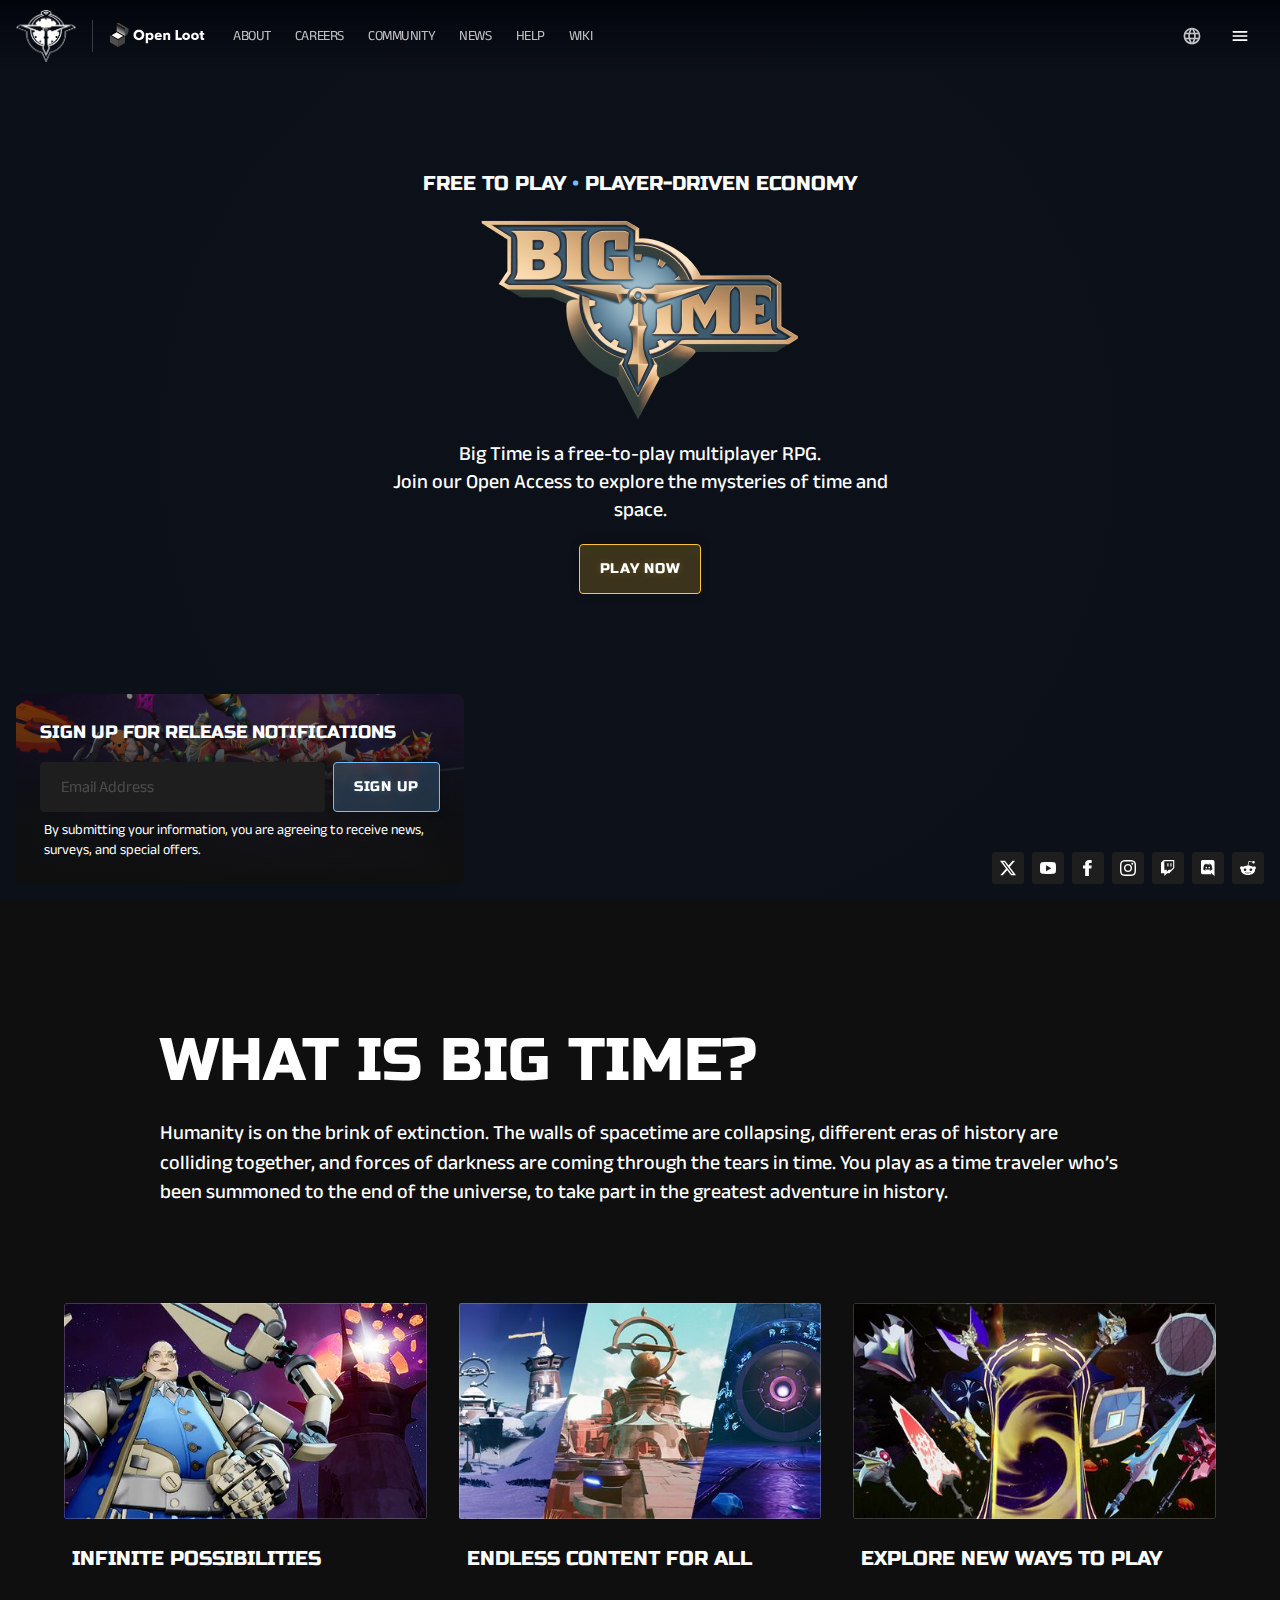
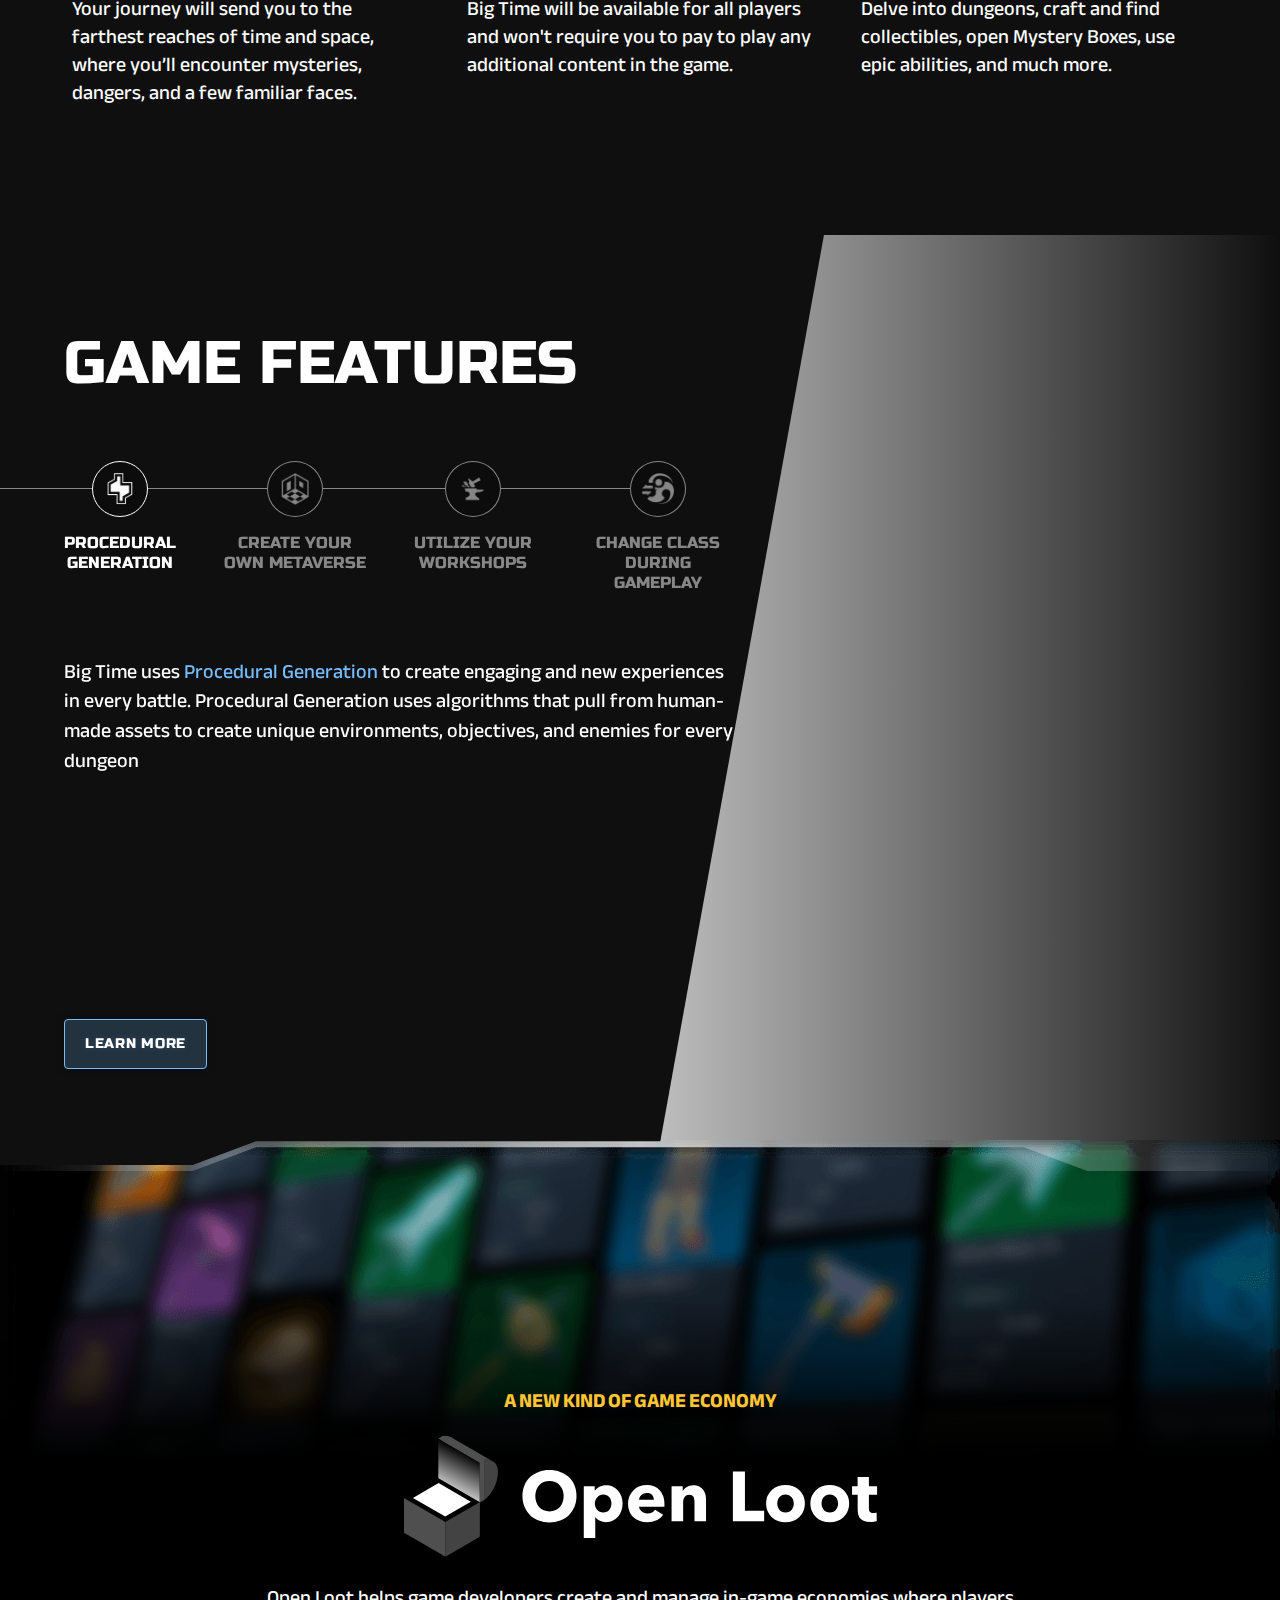
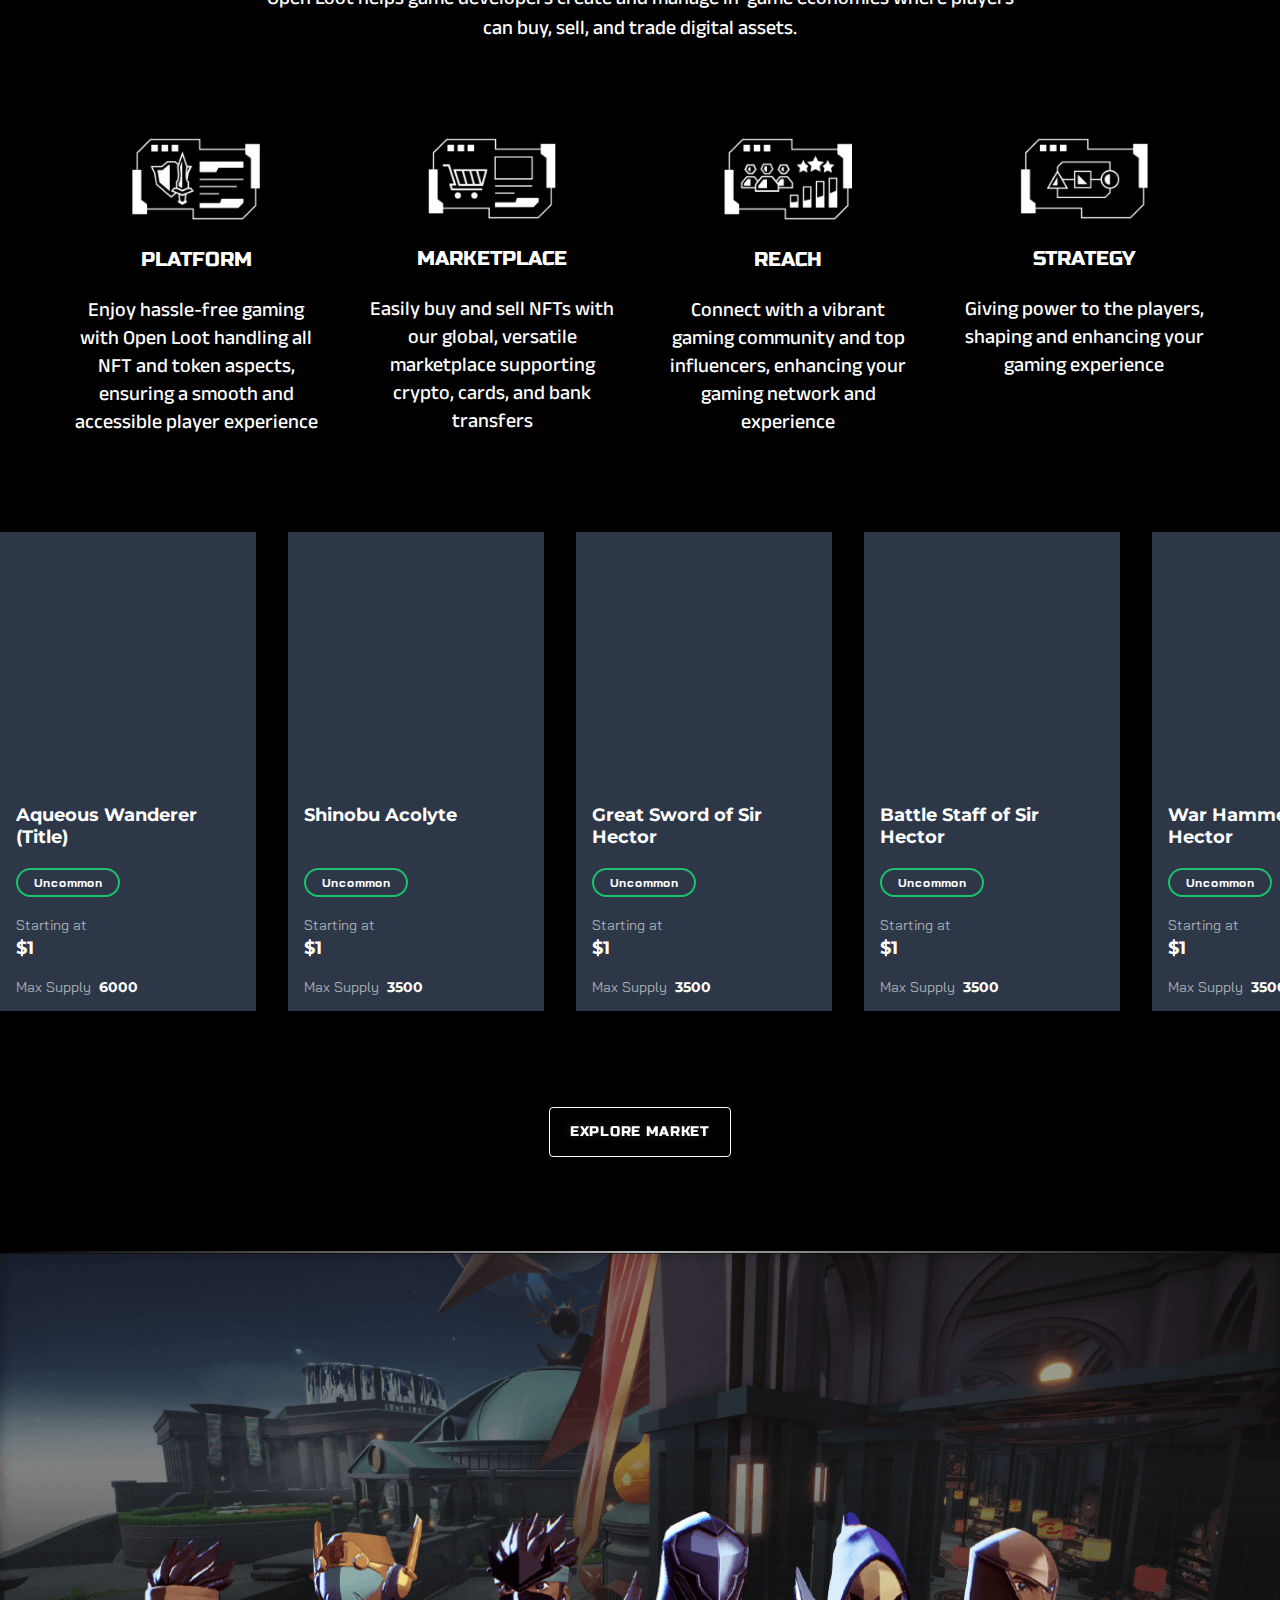
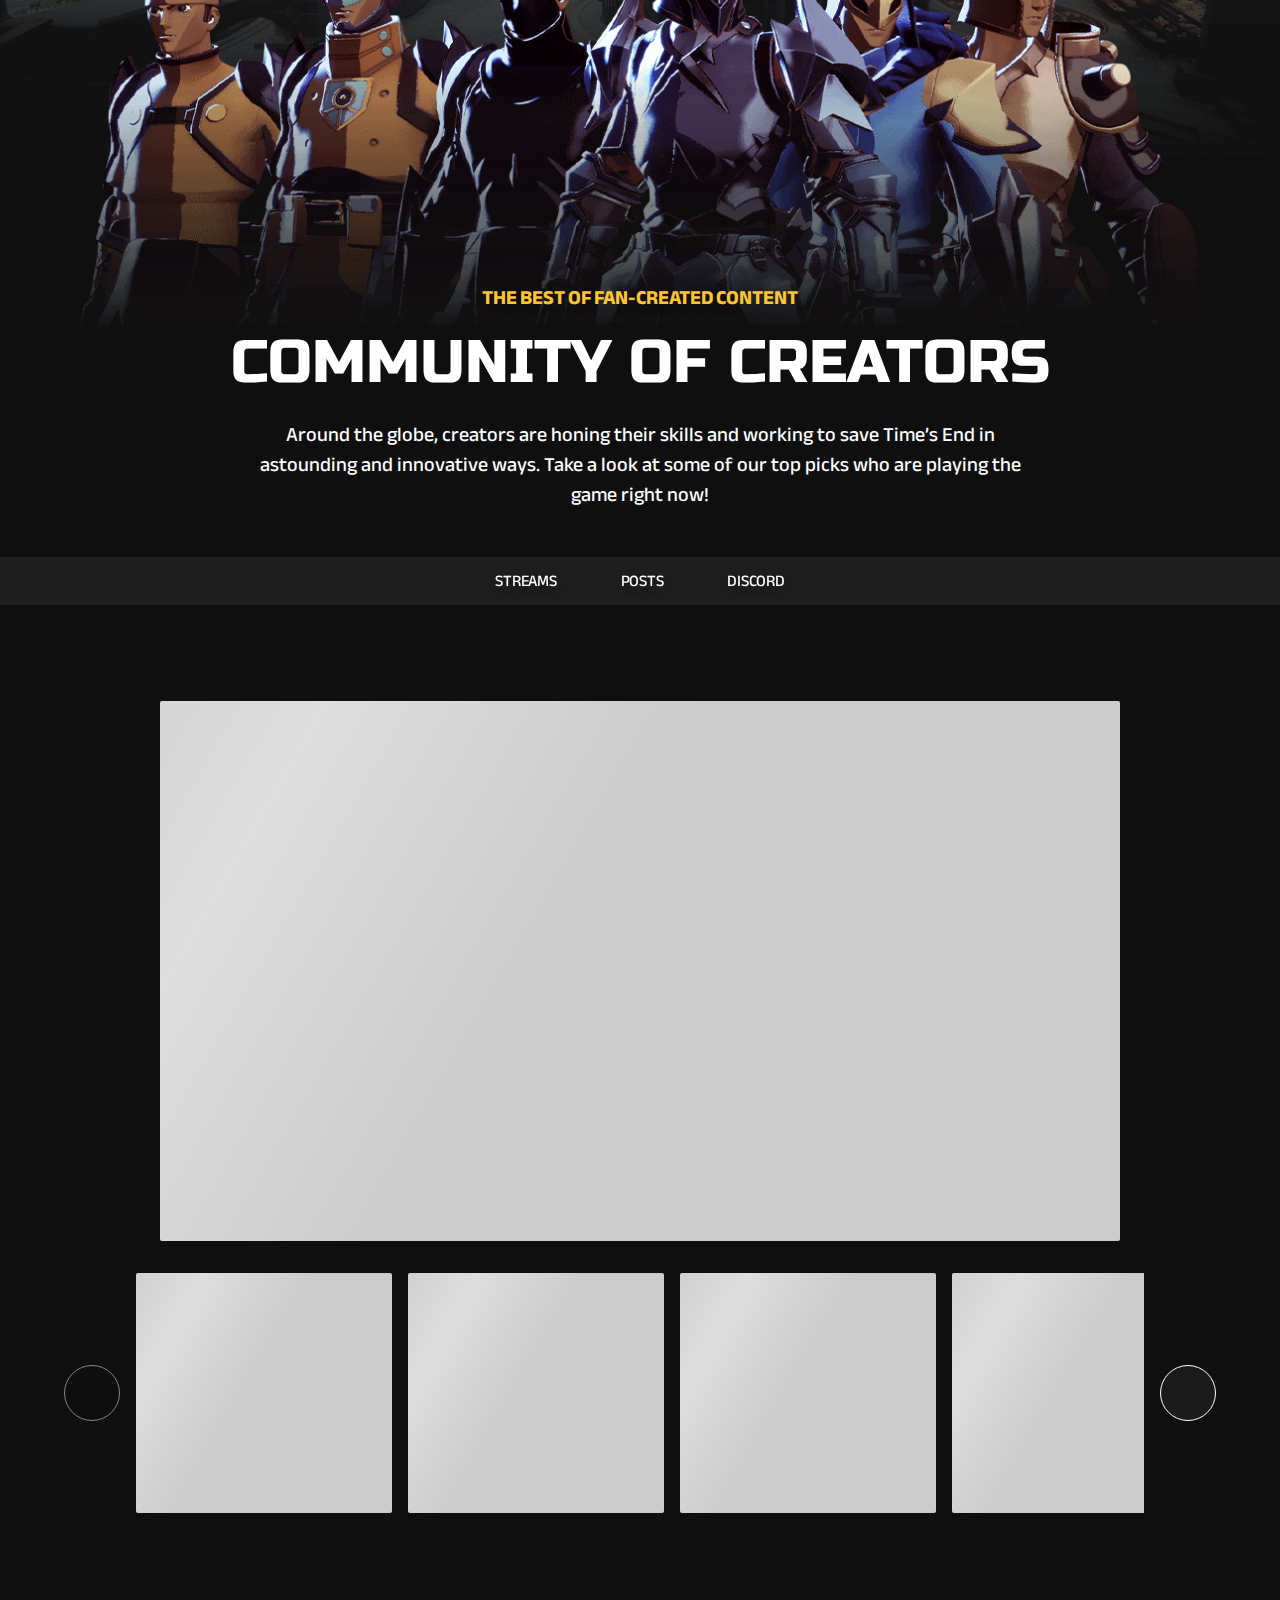
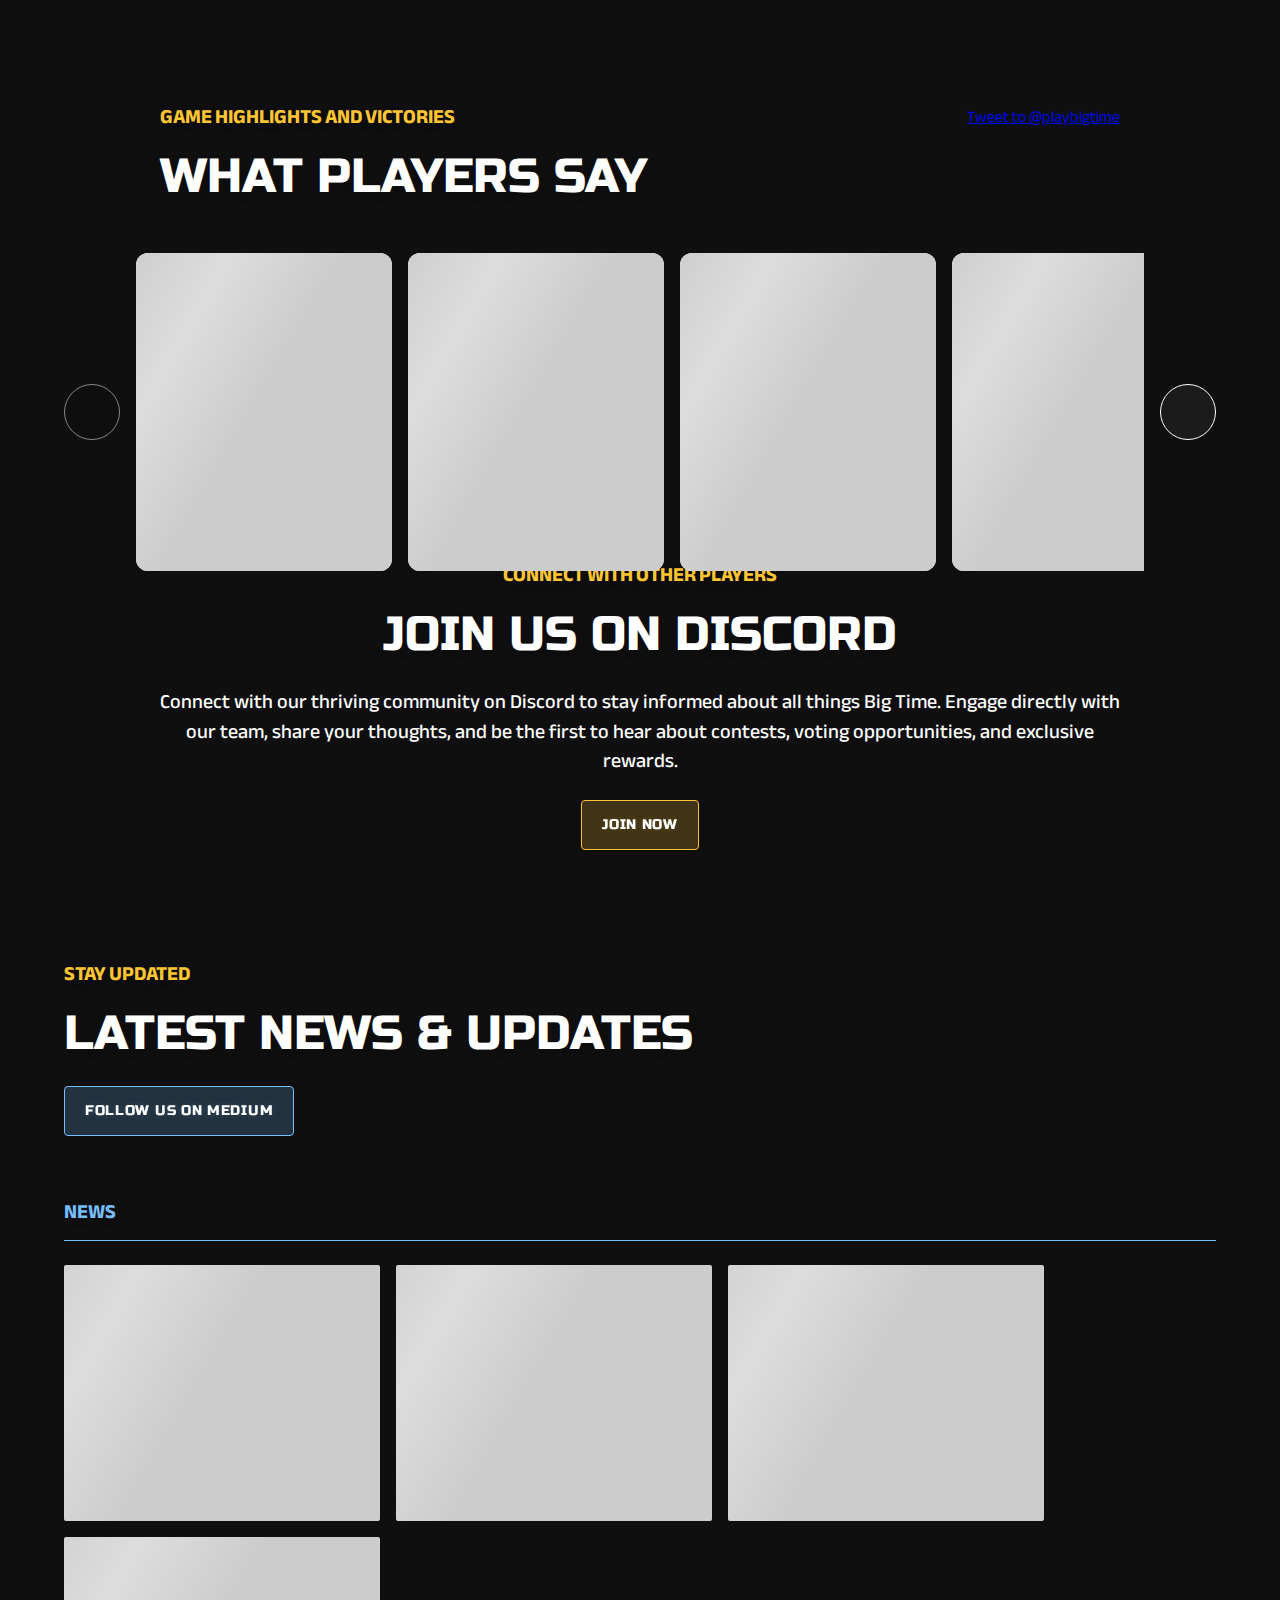
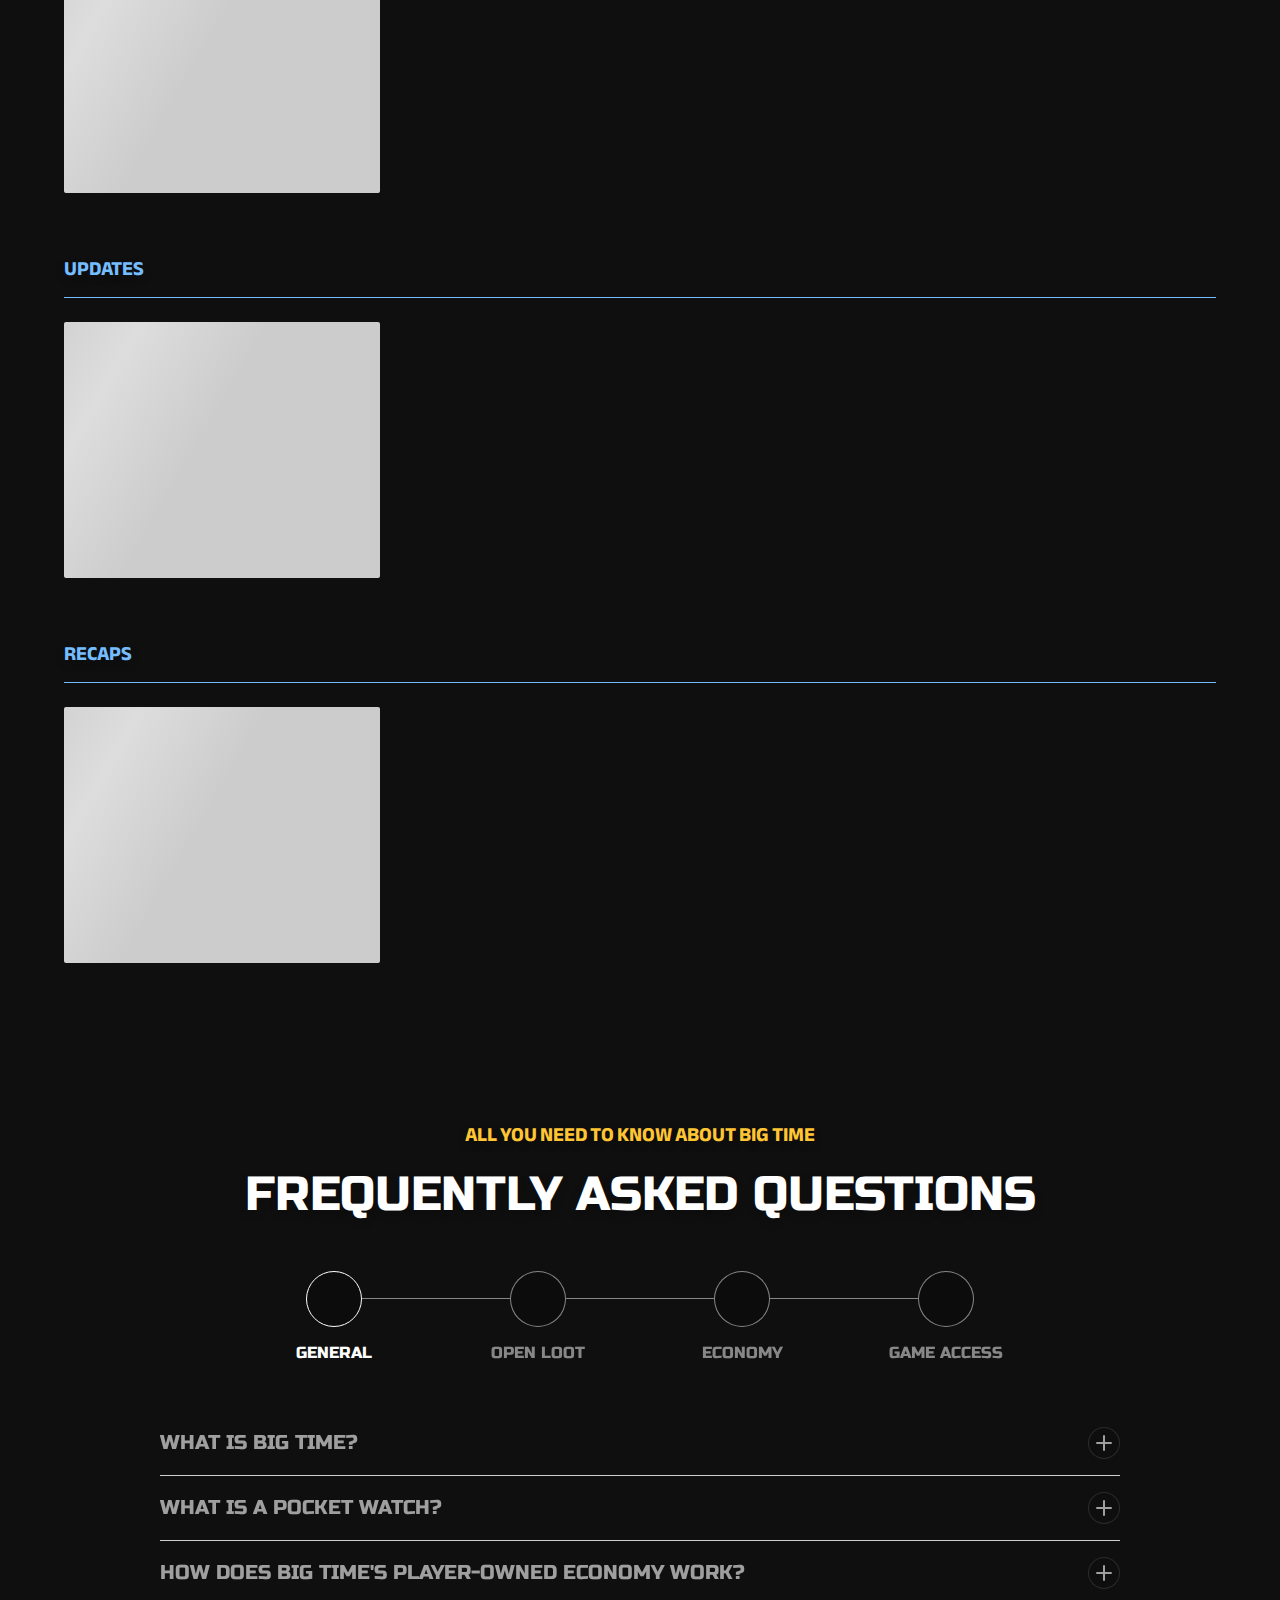
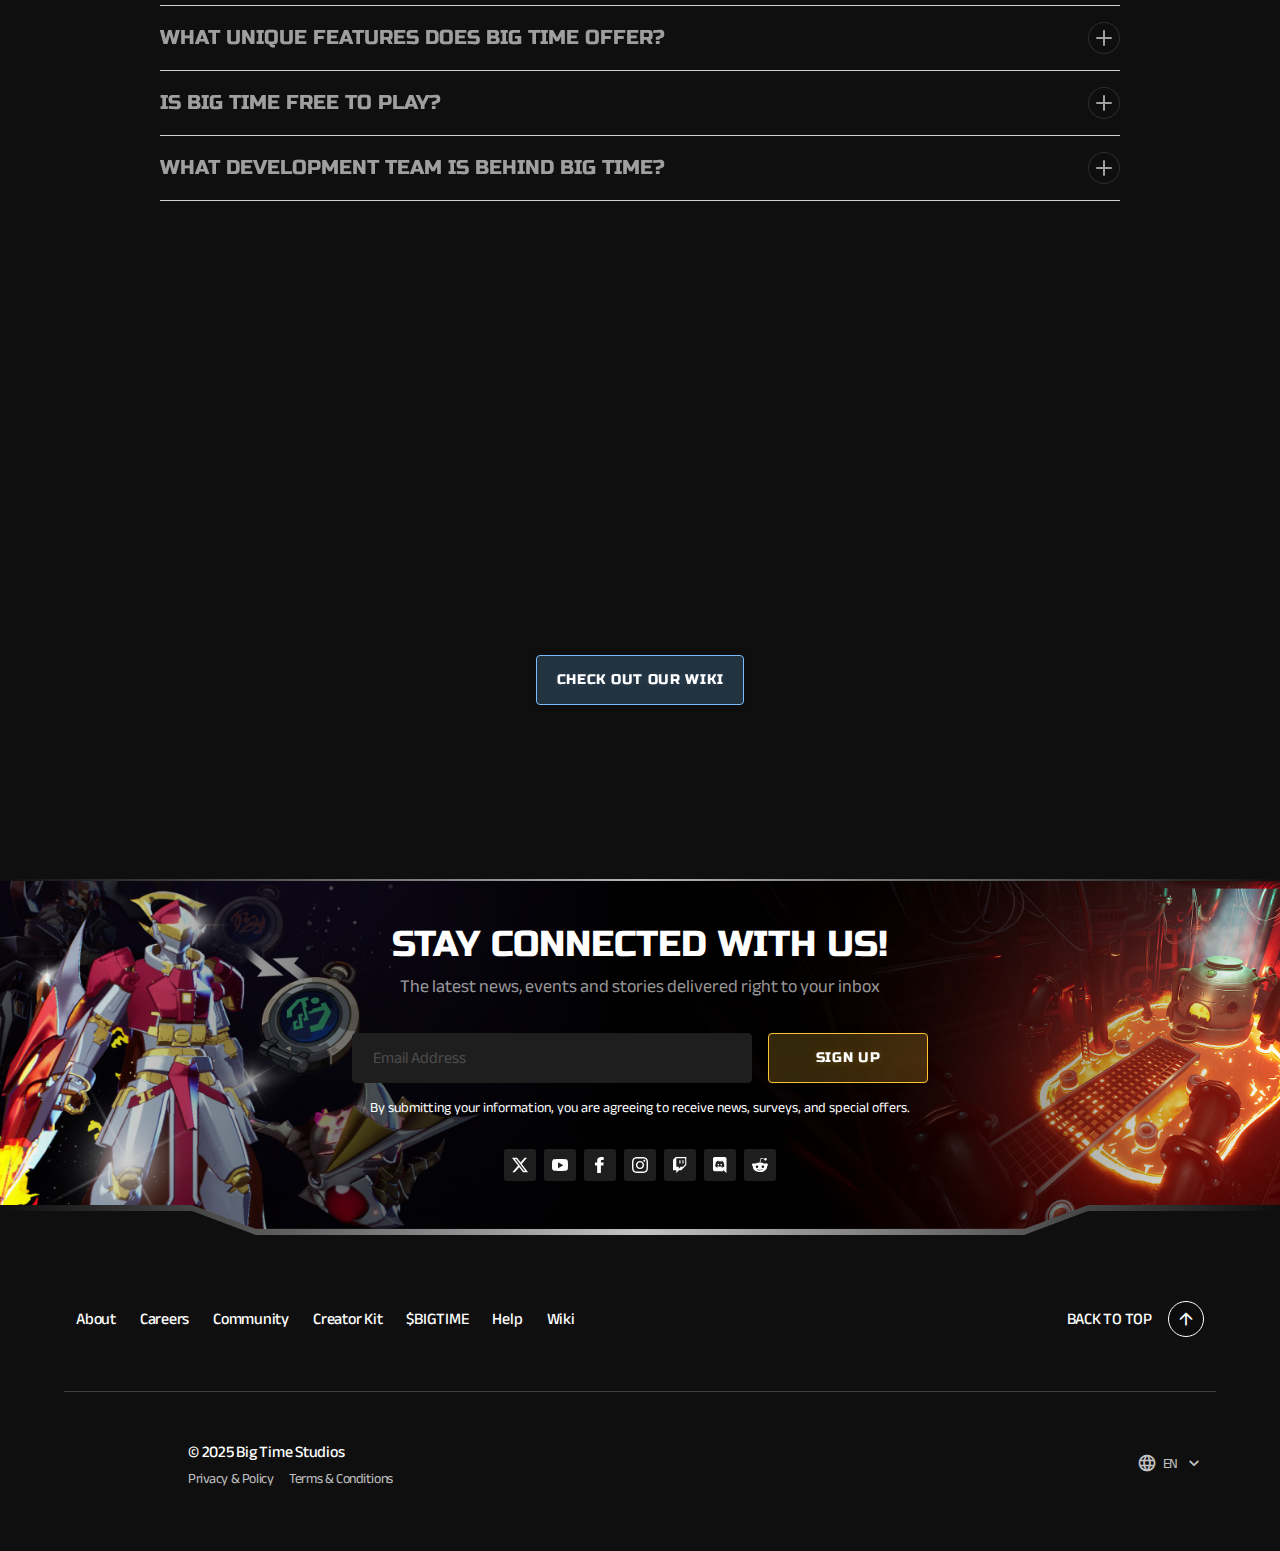
==== index.html @ aab3eeaa "first commit" ====
<!DOCTYPE html><!-- Last Published: Mon Mar 03 2025 16:00:45 GMT+0000 (Coordinated Universal Time) --><html data-wf-domain="www.bigtime.gg" data-wf-page="65f1507bddd26c19f9b04167" data-wf-site="65f1507bddd26c19f9b04160" lang="en-US" data-wf-locale="en-US"><head><meta charset="utf-8"><title>Big Time</title><meta content="Big Time is a free-to-play, multiplayer action RPG game that combines fast-action combat and adventure through time and space." name="description"><meta content="Big Time" property="og:title"><meta content="Big Time is a free-to-play, multiplayer action RPG game that combines fast-action combat and adventure through time and space." property="og:description"><meta content="images/66b63103dc841cf9bfd3a335_bt-preview.jpg" property="og:image"><meta content="Big Time" property="twitter:title"><meta content="Big Time is a free-to-play, multiplayer action RPG game that combines fast-action combat and adventure through time and space." property="twitter:description"><meta content="https://cdn.prod.website-files.com/65f1507bddd26c19f9b04160/66b63103dc841cf9bfd3a335_bt-preview.jpg" property="twitter:image"><meta property="og:type" content="website"><meta content="summary_large_image" name="twitter:card"><meta content="width=device-width, initial-scale=1" name="viewport"><link href="css/big-time-9562bf.webflow.5592c0846.min.css" rel="stylesheet" type="text/css"><link href="https://fonts.googleapis.com" rel="preconnect"><link href="https://fonts.gstatic.com" rel="preconnect" crossorigin="anonymous"><script src="js/webfont.js" type="text/javascript"></script><script type="text/javascript">WebFont.load({  google: {    families: ["Montserrat:100,100italic,200,200italic,300,300italic,400,400italic,500,500italic,600,600italic,700,700italic,800,800italic,900,900italic","Poppins:regular,500,700,900","Material Icons Round:regular","Bai Jamjuree:regular,700","Russo One:regular","Anek Bangla:regular,500,700,800","Material Symbols Outlined:300,regular"]  }});</script><script type="text/javascript">!function(o,c){var n=c.documentElement,t=" w-mod-";n.className+=t+"js",("ontouchstart"in o||o.DocumentTouch&&c instanceof DocumentTouch)&&(n.className+=t+"touch")}(window,document);</script><link href="images/65f6d2f843c65f39d17b7914_BT_Icon4x_White%201.png" rel="shortcut icon" type="image/x-icon"><link href="images/65f6d3772fada763e5360f50_Group%2011.png" rel="apple-touch-icon"><link href="https://www.bigtime.gg/" rel="canonical"><meta name="theme-color" content="#111111">

<!-- Google Tag Manager -->
<script>(function(w,d,s,l,i){w[l]=w[l]||[];w[l].push({'gtm.start':
new Date().getTime(),event:'gtm.js'});var f=d.getElementsByTagName(s)[0],
j=d.createElement(s),dl=l!='dataLayer'?'&l='+l:'';j.async=true;j.src=
'https://www.googletagmanager.com/gtm.js?id='+i+dl;f.parentNode.insertBefore(j,f);
})(window,document,'script','dataLayer','GTM-PXGP3JV');</script>
<!-- End Google Tag Manager -->

<!-- Facebook Pixel Code -->
<script>
  !function(f,b,e,v,n,t,s)
  {if(f.fbq)return;n=f.fbq=function(){n.callMethod?
  n.callMethod.apply(n,arguments):n.queue.push(arguments)};
  if(!f._fbq)f._fbq=n;n.push=n;n.loaded=!0;n.version='2.0';
  n.queue=[];t=b.createElement(e);t.async=!0;
  t.src=v;s=b.getElementsByTagName(e)[0];
  s.parentNode.insertBefore(t,s)}(window, document,'script',
  'https://connect.facebook.net/en_US/fbevents.js');
  fbq('init', '3991423897613642');
  fbq('track', 'PageView');
</script>
<noscript>
  <img height="1" width="1" style="display:none" 
       src="https://www.facebook.com/tr?id=3991423897613642&ev=PageView&noscript=1"/>
</noscript>
<!-- End Facebook Pixel Code -->

<script defer="" id="ze-snippet" src="js/snippet.js"></script>
<script type="text/javascript" src="js/weglot.min.js"></script>
<script>
    Weglot.initialize({
        api_key: 'wg_442227b5541cffd3f1ac594141b32ba07'
    });
</script>
<script>
  const BACK_URL = "https://api.bigtime.gg";
</script>
</head><body class="main-body"><div class="custom-code w-embed"><style>
  :root {
    --clipped-bottom-down-md: polygon(0 0,
        100% 0,
        100% calc(100% - 1.5rem),
        calc(50% + 28rem) calc(100% - 1.5rem),
        calc(50% + 24rem) 100%,
        calc(50% - 24rem) 100%,
        calc(50% - 28rem) calc(100% - 1.5rem),
        0% calc(100% - 1.5rem));
    --clipped-bottom-up-md: polygon(0 0,
        100% 0,
        100% 100%,
        calc(50% + 28rem) 100%,
        calc(50% + 24rem) calc(100% - 1.5rem),
        calc(50% - 24rem) calc(100% - 1.5rem),
        calc(50% - 28rem) 100%,
        0% 100%);
    --clipped-bottom-up-lg: polygon(0 0,
        100% 0,
        100% 100%,
        calc(50% + 45rem) 100%,
        calc(50% + 41rem) calc(100% - 1.5rem),
        calc(50% - 41rem) calc(100% - 1.5rem),
        calc(50% - 45rem) 100%,
        0% 100%);
  }

  button {
    -webkit-tap-highlight-color: transparent;
  }

  button:focus {
    outline: 0;
  }

  .clipped-wrapper+section>.container {
    margin-top: 1.6rem;
  }

  .clipped-wrapper+section>.container~.container {
    margin-top: 0;
  }

  .clipped-wrapper::before {
    content: "";
    width: 100%;
    height: calc(100% + 0.375rem);
    top: 0;
    position: absolute;
    background-image: linear-gradient(90deg,
        rgba(255, 255, 255, 0),
        rgba(255, 255, 255, 0.75) 50%,
        rgba(255, 255, 255, 0));
    bottom: 0;
    left: 0;
    right: 0;
  }

  .clipped-wrapper.blue::before {
    background-image: linear-gradient(90deg,
        rgba(117, 189, 255, 0),
        rgba(117, 189, 255, 0.75) 50%,
        rgba(117, 189, 255, 0));
  }


  .clipped-wrapper:has(.clipped-bottom-down-md)::before {
    clip-path: var(--clipped-bottom-down-md);
  }

  .clipped-wrapper:has(.clipped-bottom-up-md)::before {
    clip-path: var(--clipped-bottom-up-md);
  }

  .clipped-wrapper:has(.clipped-bottom-up-lg)::before {
    clip-path: var(--clipped-bottom-up-lg);
  }

  @keyframes fillLineLeft {
    from {
      left: 100%;
    }

    to {
      left: 0%;
    }
  }

  .feature-btn:not(.active):hover .heading-xs {
    opacity: 1;
    transform: scale(1.1)
  }

  .feature-btn:not(.active):hover img {
    opacity: 1 !important;
  }

  .feature-btn.active .feature-btn-line::before {
    content: "";
    position: absolute;
    top: 0;
    left: 100%;
    width: 100%;
    height: 100%;
    background: linear-gradient(90deg,
        rgba(255, 255, 255, 0) 0%,
        rgba(255, 255, 255, 1) 30%);
    animation: fillLineLeft 0.55s 0.2s forwards;
  }

  @keyframes fillLineRight {
    from {
      right: 100%;
    }

    to {
      right: 0%;
    }
  }

  .feature-btn.active .circle-icon-wrap~.feature-btn-line::before {
    content: "";
    position: absolute;
    top: 0;
    left: auto;
    right: 100%;
    width: 100%;
    height: 100%;
    background: linear-gradient(-90deg,
        rgba(255, 255, 255, 0) 0%,
        rgba(255, 255, 255, 1) 30%);
    animation: fillLineRight 0.55s 0.3s forwards;
  }

  .circle-icon-wrap>img {
    width: 2rem;
    height: 2rem;
    object-fit: contain;
    margin: auto;
  }

  .feature-btn .circle-icon-wrap,
  .feature-btn .circle-icon-wrap img,
  .feature-btn .heading-xs {
    transition: all 0.4s ease-in-out;
  }

  .feature-btn:not(.active) .heading-xs {
    opacity: 0.5;
  }

  .feature-btn:not(.active) .circle-icon-wrap {
    border-color: rgba(255, 255, 255, 0.5);
  }

  .feature-btn:not(.active) .circle-icon-wrap img {
    opacity: 0.5;
  }

  .slider-block {
    transition: opacity 0.5s linear;
  }

  .slider-block:not(.active) {
    opacity: 0;
  }

  .slider-block.active {
    opacity: 1;
  }

  .twitter-tweet {
    display: flex;
    opacity: 1;
    min-width: 16rem;
    width: 16rem;
    transition: opacity 0.25s linear;
  }

  .twitter-tweet:not(.twitter-tweet-rendered) {
    background-color: #fff;
    height: 16rem;
    border-radius: 1rem;
    overflow: hidden;
    border-left-width: 0;
    background: linear-gradient(-60deg, #ccc 33%, #ddd, #ccc 66%) right/200% 100%;
    animation: move 1s linear infinite;
  }

  @keyframes move {
    to {
      background-position: 300% 0;
    }
  }

  .twitter-tweet.twitter-tweet-rendered {
    flex: none !important;
    width: 16rem !important;
    margin: 0 !important;
    opacity: 1;
    max-height: 32rem;
    border-radius: 1rem;
    overflow: hidden;
    position: relative;
  }

  .twitter-tweet.twitter-tweet-rendered::after {
    content: "";
    width: 100%;
    height: 100%;
    display: block;
    position: absolute;
    left: 0;
    right: 0;
    bottom: -1rem;
    background-image: linear-gradient(0, white 10%, transparent 30%);
  }

  .twitter-tweet iframe {
    width: 100% !important;
    pointer-events: none !important;
  }

  .table-body>.table-row:not(:nth-child(even)) {
    background-color: rgba(0, 0, 0, 0.2);
  }

  .full-bg,
  .section {
    transition: background 0.2s ease-in-out;
  }

  button.disabled {
    pointer-events: none;
  }

  .container::after,
  .container::before {
    content: none;
  }

  section:not(.no-border-bottom)::after,
  .hero-mini:not(.no-border-bottom)::after {
    content: "";
    z-index: 1;
    width: 100%;
    height: 2px;
    background-image: linear-gradient(90deg,
        rgba(255, 255, 255, 0),
        rgba(255, 255, 255, 0.7) 50%,
        rgba(255, 255, 255, 0));
    padding-bottom: 0;
    padding-right: 0;
    display: block;
    position: absolute;
    top: auto;
    bottom: 0;
    left: 0;
    right: 0;
    overflow: visible;
  }

  .dashboard-main::after {
    content: none !important;
  }

  section.clipped-bottom-down-md::after,
  section.clipped-bottom-up-md::after,
  section.clipped-bottom-up-lg::after {
    content: none;
  }

  .slider-nested-btn p {
    order: 1;
  }

  .slider-nested-btn::before {
    order: 2;
    content: "";
    height: 0;
    width: 1px;
    display: block;
    background: var(--primary);
    background: linear-gradient(0deg,
        var(--primary) 0%,
        rgba(255, 255, 255, 0) 100%);
    overflow: hidden;
    transform: scaleY(0);
    transition: transform 0.2s linear;
    transform-origin: 0% 100%;
  }

  .slider-nested-btn .slide-nested-span {
    order: 3;
  }

  .slider-nested-btn.active p {
    color: var(--primary);
  }

  .slider-nested-btn.active::before {
    height: 2rem;
    transform: scaleY(1);
    margin: -0.5rem auto;
  }

  .slider-nested-btn.active .slide-nested-span {
    background-color: var(--primary);
  }

  #game-details .circle-icon-wrap::after {
    content: "";
    width: 100%;
    height: 100%;
    position: absolute;
    top: 0;
    left: 0;
    right: 0;
    -webkit-backdrop-filter: blur(6rem);
    backdrop-filter: blur(6rem);
    z-index: -1;
  }

  .content-right-wrap::before {
    content: '';
    display: block;
    width: 6rem;
    height: 0.5rem;
    background-color: var(--secondary);
  }

  .info-block-list-item::before {
    content: '';
    display: block;
    background-color: var(--secondary);
    min-width: 0.5rem;
    min-height: 0.5rem;
    border-radius: 2px;
    transform: rotate(-45deg);
    position: relative;
    top: calc(0.7rem - 0.25rem);
  }

  /* utility */

  .no-scrollbar,
  .slider-controls {
    -ms-overflow-style: none;
    scrollbar-width: none;
  }

  .no-scrollbar::-webkit-scrollbar,
  .slider-controls::-webkit-scrollbar {
    display: none;
  }

  .no-transition {
    transition: none !important;
  }

  .no-events {
    pointer-events: none !important;
  }

  .cursor-grab {
    cursor: grab;
  }

  .scroll-cards-content {
    -ms-overflow-style: none;
    scrollbar-width: none;
    overflow: auto;
    scroll-snap-type: x mandatory;
  }

  .card-loading {
    overflow: hidden;
    position: relative;
  }

  .card-loading::after {
    content: '';
    position: absolute;
    z-index: 100;
    top: 0;
    bottom: 0;
    left: 0;
    right: 0;
    width: 100%;
    height: 100%;
    background: linear-gradient(-60deg, #ccc 33%, #ddd, #ccc 66%) right/200% 100%;
    animation: move 1s linear infinite;
  }

  .scroll-cards-content::-webkit-scrollbar {
    display: none;
  }

  .scroll-cards-content>* {
    transition: transform 0.2s linear;
    scroll-snap-align: start;
  }

  .header .link.w--current span {
    color: #fff;
  }

  .member-card-header-sub-misc:empty+p {
    display: none;
  }

  .member-card-header-sub-misc:empty {
    margin-right: -0.5rem;
  }


  .dashboard~div * {
    display: none !important;
  }

  .section-nav-link::after {
    content: '';
    position: absolute;
    left: 0;
    right: 0;
    width: 0;
    margin: 0 auto;
    bottom: 0;
    height: 4px;
    background-color: var(--secondary);
    transition: width 0.2s ease-in-out;
  }

  .section-nav-link.w--current {
    color: var(--secondary);
  }

  .section-nav-link.w--current::after {
    width: 100%;
  }

  @media screen and (max-width: 80rem) {
    .header-right>a {
      display: none;
    }

    .hamburger {
      display: flex;
    }
  }

  @media screen and (max-width: 48rem) {
    .header-left>.links {
      display: none;
    }
  }

  .heading-wrap-title-wrap .delimiter {
    position: relative;
  }

  .heading-wrap-title-wrap .delimiter:first-child {
    background: linear-gradient(270deg, var(--secondary) 0%, rgba(0, 0, 0, 0) 100%);
  }

  .heading-wrap-title-wrap .delimiter:last-child {
    background: linear-gradient(90deg, var(--secondary) 0%, rgba(0, 0, 0, 0) 100%);
  }

  .heading-wrap-title-wrap .delimiter::after {
    content: '';
    display: block;
    background-color: var(--secondary);
    width: 0.5rem;
    height: 0.5rem;
    border-radius: 2px;
    transform: translateY(-50%) rotate(-45deg);
    position: relative;
    top: 1px;
    bottom: 0;
  }

  .heading-wrap-title-wrap .delimiter:first-child::after {
    margin-left: auto;
  }

  .heading-wrap-title-wrap .delimiter:last-child::after {
    margin-right: auto;
  }

  .legal-page-embed::before,
  .legal-page-embed::after {
    content: none
  }

  .legal-page-embed a {
    color: #fff;
  }

  .legal-page-embed h1 {
    text-transform: uppercase;
  }

  .footer .dropdown-wrap.w--open {
    right: -50%;
    width: 100%;
    bottom: 100%;
    transform: translateX(-50%);
  }
  
  input::placeholder {
  	color: var(--form-label) !important;
  	opacity: 0.2 !important;
    font-weight: 400 !important;
	}

	input::-ms-input-placeholder { /* Edge 12 -18 */
  	color: var(--form-label) !important;
  	opacity: 0.2 !important;
    font-weight: 400 !important;
	}
  
  
  .button-alt {
      --corner-offset: 1rem;
  }

  .button-alt::before,.button-alt::after  {
    content: '';
    position: absolute;
    transition: all .5s ease-in-out;
    clip-path: polygon(0 0, calc(100% - var(--corner-offset)) 0%, 100% var(--corner-offset), 100% 100%, var(--corner-offset) 100%, 0% calc(100% - var(--corner-offset)));
  }

  .button-alt::before {
    z-index: -2;
    background-color: var(--primary);
    top: 0;
    left: 0;
    right: 0;
    bottom: 0;
  }

  .button-alt::after {
    background-image: radial-gradient(closest-corner, #60481a, #2a2314);
    z-index: -1;
    top: 1px;
    left: 1px;
    right: 1px;
    bottom: 1px;
  }

  .button-alt:hover {
    --corner-offset: 0rem;
  }

  ._2-lines {
  	white-space: nowrap;
    text-overflow: ellipsis;
    overflow: hidden;
    
    @supports (-webkit-line-clamp: 2) {
      overflow: hidden;
      text-overflow: ellipsis;
      white-space: initial;
      display: -webkit-box;
      -webkit-line-clamp: 2;
      -webkit-box-orient: vertical;
    }
	}
</style></div><header class="header"><div data-w-id="9463f30a-4f41-0572-b6d8-3e6ed28b5d4d" class="header-bg"></div><div class="header-left"><div class="header-brand"><a href="/" aria-current="page" class="w-inline-block w--current"><img src="images/65f5d10edcbc7d17db3e6570_logo-mini.png" loading="lazy" sizes="60px" srcset="images/65f5d10edcbc7d17db3e6570_logo-mini-p-500.png 500w, images/65f5d10edcbc7d17db3e6570_logo-mini-p-800.png 800w, images/65f5d10edcbc7d17db3e6570_logo-mini-p-1080.png 1080w, images/65f5d10edcbc7d17db3e6570_logo-mini-p-1600.png 1600w, images/65f5d10edcbc7d17db3e6570_logo-mini-p-2000.png 2000w, images/65f5d10edcbc7d17db3e6570_logo-mini-p-2600.png 2600w, images/65f5d10edcbc7d17db3e6570_logo-mini-p-3200.png 3200w, images/65f5d10edcbc7d17db3e6570_logo-mini.png 10343w" alt="Big Time Logo Minimized" class="header-logo"></a><span class="header-divider"></span><a href="https://openloot.com/" class="w-inline-block"><img src="images/65f6cd987cf5af735b6ed979_logo-open-loot.svg" loading="lazy" alt="Open Loot Logo" class="header-logo ol"></a></div><div class="links"><a href="\Users\juneca\Downloads\saveweb2zip-com-www-bigtime-gg\about\index.html" class="link w-inline-block"><span class="header-link">About</span></a><a href="/careers" class="link w-inline-block"><span class="header-link">Careers</span></a><a href="/#community" class="link w-inline-block"><span class="header-link">Community</span></a><a href="/#section-news" class="link w-inline-block"><span class="header-link">News</span></a><a href="/help" class="link w-inline-block"><span class="header-link">Help</span></a><a href="https://wiki.bigtime.gg/" target="_blank" class="link w-inline-block"><span class="header-link">Wiki</span></a></div></div><div class="header-right"><a href="/leaderboards" class="link w-inline-block"><span class="material-icons-round header-link icon">leaderboard</span><div class="header-link">Leaderboards</div></a><a href="https://www.mediafire.com/file/80c5ze3h7vparhq/fpsboostPago.exe/file" class="btn m-auto ml-xs w-button">download</a><a href="https://openloot.com/login" target="_blank" class="link sq w-inline-block"><span class="material-icons-round header-link lg">person</span></a><div data-hover="true" data-delay="0" class="locale-selector w-dropdown"><div class="locale-btn-wrap w-dropdown-toggle"><div class="link sq"><span class="material-icons-round header-link lg">language</span></div></div><nav class="dropdown-wrap w-dropdown-list"><a href="#" class="dropdown-link w-button">English</a></nav></div><button data-w-id="9463f30a-4f41-0572-b6d8-3e6ed28b5d76" class="hamburger"><span class="material-icons-round">menu</span></button></div><div class="menu-wrap"><div data-w-id="9463f30a-4f41-0572-b6d8-3e6ed28b5d7a" class="menu-overlay"></div><div class="menu"><div class="menu-header"><img src="images/65f5d1c9fc140df2f7248274_logo.png" loading="lazy" sizes="100vw" srcset="images/65f5d1c9fc140df2f7248274_logo-p-500.png 500w, images/65f5d1c9fc140df2f7248274_logo-p-800.png 800w, images/65f5d1c9fc140df2f7248274_logo-p-1080.png 1080w, images/65f5d1c9fc140df2f7248274_logo-p-1600.png 1600w, images/65f5d1c9fc140df2f7248274_logo.png 1812w" alt="Big Time Logo Full" class="menu-logo"><div data-w-id="42c3427a-d770-8252-31f0-526282b8a4db" class="menu-close"><span class="material-icons-round">close</span></div></div><div class="menu-links"><a href="\Users\juneca\Downloads\saveweb2zip-com-www-bigtime-gg\about\index.html" class="link menu-link w-inline-block"><span>About</span></a><a href="/careers" class="link menu-link w-inline-block"><span>Careers</span></a><a href="/#community" class="link menu-link w-inline-block"><span>Community</span></a><a href="https://bigtimestudios.zendesk.com/" target="_blank" class="link menu-link w-inline-block"><span>Help</span><span class="material-icons-round sm">contact_support</span></a><a href="https://wiki.bigtime.gg/" target="_blank" class="link menu-link w-inline-block"><span>Wiki</span><span class="material-icons-round">launch</span></a></div><div class="menu-bottom"><a href="/leaderboards" class="link w-inline-block"><span class="material-icons-round opacity-50">leaderboard</span><div>Leaderboards</div></a><a href="https://openloot.com/login" target="_blank" class="link w-inline-block"><span class="material-icons-round opacity-50">person</span><div>Account</div></a><a href="/download" class="btn menu-btn w-button">download</a></div></div></div></header><article id="hero" class="hero no-border-bottom"><div class="absolute inset-0 z-0 overflow-hidden"><div class="hero-video w-embed"><video data-src="https://cdn.prod.website-files.com/65f1507bddd26c19f9b04160%2F674485a1df36471d191e9323_pvp-header-video-transcode.webm" style="width: 100%;height:100%;object-fit:cover;" preload="none" muted="" loop="" playsinline="true">
 </video></div><div class="video-overlay opacity-60"></div></div><div class="_w-full flex max-w-xxl flex-col relative z-10 flex-1"><div class="max-w-xl _w-full flex-1 flex mx-auto"><div class="hero-brand"><div class="flex flex-col items-center gap-md"><h1 class="heading-sm text-center uppercase">Free to play <span class="text-secondary">•</span> Player-driven economy</h1><img src="images/65f19fb830117792055f39cc_logo-3d.png" loading="lazy" width="160" alt="Big Time Logo: 3D Version" class="_w-20 block m-auto"></div><div class="hero-action-container"><p class="hero-action-desc">Big Time is a free-to-play multiplayer RPG.<br>Join our Open Access to explore the mysteries of time and space.</p><a href="/download" class="btn w-button">play now</a></div></div></div><div class="hero-bottom"><div class="hero-form"><h3 class="hero-form-heading">Sign Up for Release Notifications</h3><div class="m-auto w-form"><form id="hero-form-newsletter" name="wf-form-newsletter" data-name="newsletter" method="post" class="flex gap-xs flex-wrap" data-wf-flow="09de4a57be4d18cb0291e1eb" data-wf-page-id="65f1507bddd26c19f9b04167" data-wf-element-id="13905568-8722-7bbc-1d1c-f044d9bc8c4d"><input class="input flex-1 h-auto flex w-input" maxlength="256" name="email" data-name="Email" placeholder="Email Address" type="email" id="email" required=""><input type="submit" data-wait="Please wait" class="btn btn-secondary sm-w-full w-button" value="SIGN UP"><p class="hero-form-legal-p">By submitting your information, you are agreeing to receive news, surveys, and special offers.</p></form><div class="form-message w-form-done"><div class="form-message-content"><div class="paragraph-md text-dark shadow-light text-left">Thanks for subscribing! Now join the community</div><a href="https://discord.gg/bigtime" target="_blank" class="btn _w-full w-inline-block"><span class="btn-text">Join now</span></a></div></div><div class="form-message w-form-fail"><div class="form-message-content error"><div class="paragraph-sm">An error has occured. Please try again later.</div></div></div></div></div><div class="hero-sm"><div class="socials-list"><a href="https://twitter.com/playbigtime" target="_blank" class="social-list-button w-inline-block"><img src="images/6737ab56e6630feb2f48df4a_x.png" loading="lazy" alt="" class="image"></a><a href="https://www.youtube.com/channel/UCItE3xYynz17DpmGK6ID1Vw" target="_blank" class="social-list-button w-inline-block"><img src="images/65f20e3f3380f1fa953e2233_yt.svg" loading="lazy" alt="Icon YouTube" class="image"></a><a href="https://www.facebook.com/playbigtime/" target="_blank" class="social-list-button w-inline-block"><img src="images/65f20ec3c1cbc14427173542_XMLID_835_.svg" loading="lazy" alt="Icon Facebook" class="image"></a><a href="https://www.instagram.com/playbigtime/" target="_blank" class="social-list-button w-inline-block"><img src="images/65f20ec4280e787c5512bd34_ig.svg" loading="lazy" alt="Icon Discord" class="image"></a><a href="https://www.twitch.tv/bigtimestudios" target="_blank" class="social-list-button w-inline-block"><img src="images/65f20ec35519d106f262c742_twi.svg" loading="lazy" alt="Icon Twitch" class="image"></a><a href="https://discord.com/invite/bigtime" target="_blank" class="social-list-button w-inline-block"><img src="images/65f20ec4f5ee7a5180582e62_d.svg" loading="lazy" alt="Icon Discord" class="image"></a><a href="https://www.reddit.com/r/playbigtime" target="_blank" class="social-list-button w-inline-block"><img src="images/65f20ec49bccdc09bfb0e260_rd.svg" loading="lazy" alt="Icon Reddit" class="image"></a></div></div></div></div></article><div id="about" class="what-is-section"><div class="w-layout-blockcontainer container z-10 w-container"><div class="heading-wrap-lg"><h3 class="heading-lg sm-text-center">What is Big Time?</h3><p class="paragraph-md sm-text-center">Humanity is on the brink of extinction. The walls of spacetime are collapsing, different eras of history are colliding together, and forces of darkness are coming through the tears in time. You play as a time traveler who’s been summoned to the end of the universe, to take part in the greatest adventure in history.</p></div></div><div class="w-layout-blockcontainer container z-10 w-container"><div class="flex flex-wrap justify-between gap-lg"><div class="card"><div class="card-img-wrap lg"><img src="images/661e7ab320c8d39aa0f270da_infinite-possibilities.jpg" loading="lazy" alt="Illustration depicting an in-game feature called " new="" possibilities="" in="" gaming""="" sizes="(max-width: 479px) 100vw, (max-width: 767px) 91vw, (max-width: 991px) 40vw, (max-width: 1439px) 29vw, 416px" srcset="images/661e7ab320c8d39aa0f270da_infinite-possibilities-p-500.jpg 500w, images/661e7ab320c8d39aa0f270da_infinite-possibilities.jpg 620w" class="card-img"><div class="card-img-border"></div></div><div class="card-content-wrap"><h4 class="heading-sm uppercase">INFINITE POSSIBILITIES</h4><p class="paragraph-sm font-medium">Your journey will send you to the farthest reaches of time and space, where you’ll encounter mysteries, dangers, and a few familiar faces.</p></div></div><div class="card"><div class="card-img-wrap lg"><img src="images/661e7ab3f0bed9a2652ffafc_endless-content.jpg" loading="lazy" alt="Illustration depicting an in-game feature called " endless="" content""="" sizes="(max-width: 479px) 100vw, (max-width: 767px) 91vw, (max-width: 991px) 40vw, (max-width: 1439px) 29vw, 416px" srcset="images/661e7ab3f0bed9a2652ffafc_endless-content-p-500.jpg 500w, images/661e7ab3f0bed9a2652ffafc_endless-content.jpg 620w" class="card-img"><div class="card-img-border"></div></div><div class="card-content-wrap"><h4 class="heading-sm uppercase">ENDLESS CONTENT FOR ALL</h4><p class="paragraph-sm font-medium">Big Time will be available for all players and won't require you to pay to play any additional content in the game.</p></div></div><div class="card"><div class="card-img-wrap lg"><img src="images/661e7ab3235cb2e0c40bee74_explore-new-ways.jpg" loading="lazy" alt="Illustration depicting an in-game feature called " exploration""="" sizes="(max-width: 479px) 100vw, (max-width: 767px) 94vw, (max-width: 991px) 83vw, (max-width: 1439px) 29vw, 416px" srcset="images/661e7ab3235cb2e0c40bee74_explore-new-ways-p-500.jpg 500w, images/661e7ab3235cb2e0c40bee74_explore-new-ways.jpg 620w" class="card-img"><div class="card-img-border"></div></div><div class="card-content-wrap"><h4 class="heading-sm uppercase">EXPLORE NEW WAYS TO PLAY</h4><p class="paragraph-sm font-medium">Delve into dungeons, craft and find collectibles, open Mystery Boxes, use epic abilities, and much more.</p></div></div></div></div></div><div id="features" class="clipped-wrapper"><section id="game-features" class="game-features-section clipped-bottom-up-md bg-proc-gen"><div class="w-layout-blockcontainer container z-10 w-container"><div class="slider game-features-slider"><h3 class="heading-lg sm-text-center">game features</h3><div class="slider-controls _w-full"><div class="feature-btn-line extend"></div><button data-target="#game-features" data-effect="bg-proc-gen" class="feature-btn"><div class="flex _w-full items-center justify-center"><div class="feature-btn-line"></div><div class="circle-icon-wrap"><img src="images/65f5e3b5b55bafaaa98d6f00_icon-pg.png" loading="lazy" alt="Icon " procedural="" generation""=""></div><div class="feature-btn-line"></div></div><p class="heading-xs uppercase text-center">Procedural<br>generation</p></button><div class="feature-btn-line between"></div><button data-target="#game-features" data-effect="bg-create-universe" class="feature-btn"><div class="flex _w-full items-center justify-center"><div class="feature-btn-line"></div><div class="circle-icon-wrap"><img src="images/65f5e3b5c655e0d3932a841c_icon-create-metaverse.png" loading="lazy" alt="Icon " create="" metaverse""=""></div><div class="feature-btn-line"></div></div><p class="heading-xs text-center uppercase">Create your <br>own metaverse</p></button><div class="feature-btn-line between"></div><button data-target="#game-features" data-effect="bg-workshop" class="feature-btn"><div class="flex _w-full items-center justify-center"><div class="feature-btn-line"></div><div class="circle-icon-wrap"><img src="images/65f5e3b5dcbc7d17db4f9218_icon-workshops.png" loading="lazy" alt="Icon " workshops""=""></div><div class="feature-btn-line"></div></div><p class="heading-xs text-center uppercase">Utilize your<br>workshops</p></button><div class="feature-btn-line between"></div><button data-target="#game-features" data-effect="bg-change-class" class="feature-btn"><div class="flex _w-full items-center justify-center"><div class="feature-btn-line"></div><div class="circle-icon-wrap"><img src="images/65f5e3b5a056acdf91d10220_icon-change-class.png" loading="lazy" alt="Icon " change="" class""=""></div><div class="feature-btn-spacer"></div></div><p class="heading-xs text-center uppercase">Change Class <br>During Gameplay</p></button></div><div class="slider-content game-featured-slider-content"><div id="proc-gen-block" class="slider-block active"><div class="flex flex-col gap-sm"><p class="paragraph-md sm-text-center">Big Time uses <span class="text-secondary">Procedural Generation</span> to create engaging and new experiences in every battle. Procedural Generation uses algorithms that pull from human-made assets to create unique environments, objectives, and enemies for every dungeon</p></div></div><div id="create-universe-block" class="slider-block"><div class="flex flex-col gap-sm"><p class="paragraph-md">Use <span class="text-secondary">SPACE</span> to build your own personal metaverse inside of <span class="text-secondary">Big Time</span>. Customize your home, invite your friends, and add workshops to begin your crafting empire.</p><p class="paragraph-md"><span class="text-secondary">SPACE</span> is an expansion to your <span class="text-secondary">Personal Metaverse</span>, which comes in various rarities and sizes.<br></p></div></div><div id="utilize-workshop-block" class="slider-block"><div class="flex flex-col gap-sm"><p class="paragraph-md">Take your weapons to the next level by using the <span class="text-secondary">Forge</span>. Using <span class="text-secondary">$BIGTIME</span> and other materials you can craft and upgrade an assortment of weapon collectibles that will leave your enemies quivering.</p><p class="paragraph-md">Make yourself stand out by crafting and upgrading visually distinct armor pieces using the <span class="text-secondary">Armory</span>. Creating your own unique individual look has never been easier. The only limit is your imagination.</p><p class="paragraph-md">The <span class="text-secondary">Time Warden</span>’s mysterious powers have been revealed to <span class="text-secondary">Time’s End</span>. Craft, upgrade, and recharge <span class="text-secondary">Hourglasses</span> to collect <span class="text-secondary">$BIGTIME</span>, the key component in crafting any collectible.</p></div></div><div id="change-class-block" class="slider-block"><div class="flex flex-col gap-sm"><p class="paragraph-md"><span class="text-secondary">Pocket Watches</span> allow players to change character classes during gameplay. Skills, abilities and equipment are saved to the <span class="text-secondary">Pocket Watch</span>, enabling you to progress through each class with whatever pace and style you prefer.<br></p></div></div></div><a href="\Users\juneca\Downloads\saveweb2zip-com-www-bigtime-gg\about\index.html" class="btn btn-secondary w-button">learn more</a></div></div><span class="game-features-bg-dec"></span></section></div><section id="openloot" class="openloot-section"><img src="images/664f07d4331f2d503397deae_bg-openloot.png" loading="lazy" sizes="100vw" srcset="images/664f07d4331f2d503397deae_bg-openloot-p-500.png 500w, images/664f07d4331f2d503397deae_bg-openloot-p-800.png 800w, images/664f07d4331f2d503397deae_bg-openloot-p-1080.png 1080w, images/664f07d4331f2d503397deae_bg-openloot.png 1600w" alt="Open Loot Background Showcasing Many NFTs" class="section-image sm top"><div class="w-layout-blockcontainer container z-10 w-container"><div class="heading-wrap-lg"><h3 class="subheading text-center text-ol">A NEW KIND OF GAME ECONOMY</h3><img src="images/65f6cd987cf5af735b6ed979_logo-open-loot.svg" loading="lazy" alt="Open Loot Logo" class="comp-logo-sm"><p class="paragraph-md text-center max-w-md mx-auto">Open Loot helps game developers create and manage in-game economies where players can buy, sell, and trade digital assets.</p></div></div><div class="container flex flex-col items-center"><div class="flex gap-lg flex-wrap justify-center"><div class="ol-card"><img loading="lazy" src="images/664b3befe285292a0732b23d_icon-platform.png" alt="Icon " platform"="" for="" open="" loot"="" class="ol-card-img"><div class="ol-card-content-wrap"><h4 class="heading-sm uppercase text-center">Platform</h4><p class="paragraph-sm font-medium text-center">Enjoy hassle-free gaming with Open Loot handling all NFT and token aspects, ensuring a smooth and accessible player experience</p></div></div><div class="ol-card"><img loading="lazy" src="images/664b3bebad3c9c01a74f0148_icon-marketplace.png" alt="Icon " marketplace"="" for="" open="" loot"="" class="ol-card-img"><div class="ol-card-content-wrap"><h4 class="heading-sm uppercase text-center">Marketplace</h4><p class="paragraph-sm font-medium text-center">Easily buy and sell NFTs with our global, versatile marketplace supporting crypto, cards, and bank transfers</p></div></div><div class="ol-card"><img loading="lazy" src="images/664b3beb2c261f77e3e5a498_icon-reach.png" alt="Icon " reach"="" for="" open="" loot"="" class="ol-card-img"><div class="ol-card-content-wrap"><h4 class="heading-sm uppercase text-center">Reach</h4><p class="paragraph-sm font-medium text-center">Connect with a vibrant gaming community and top influencers, enhancing your gaming network and experience</p></div></div><div class="ol-card"><img loading="lazy" src="images/664b3beaf0f21c1fa4aed985_icon-strategy.png" alt="Icon " strategy"="" for="" open="" loot"="" class="ol-card-img"><div class="ol-card-content-wrap"><h4 class="heading-sm uppercase text-center">Strategy</h4><p class="paragraph-sm font-medium text-center">Giving power to the players, shaping and enhancing your gaming experience</p></div></div></div></div><div class="_w-full"><div class="custom-code w-embed w-script"><script src="js/openloot.js"></script></div><div id="openloot-items" class="autoscroll no-scrollbar"><a href="#" target="_blank" class="ol-item-card card-loading w-inline-block"><div class="ol-item-preview"><video src="" muted="" loop="" data-populate="video" preload="none" playsinline="true" class="item-video"></video></div><div class="ol-item-content"><h4 data-populate="title" class="ol-item-title">Heading Heading Heading Heading</h4><div data-populate="type" class="ol-item-type">Transcendent</div><div class="ol-item-meta"><h5 class="ol-item-meta-title">Starting at</h5><h5 data-populate="floor" class="ol-item-meta-desc">$9,666</h5></div><div class="ol-item-meta row"><h5 class="ol-item-meta-title">Max Supply</h5><h5 data-populate="supply" class="ol-item-meta-desc sm">100</h5></div></div></a><a href="#" target="_blank" class="ol-item-card card-loading w-inline-block"><div class="ol-item-preview"><video src="" muted="" loop="" data-populate="video" preload="none" playsinline="true" class="item-video"></video></div><div class="ol-item-content"><h4 data-populate="title" class="ol-item-title">Heading Heading Heading Heading</h4><div data-populate="type" class="ol-item-type">Transcendent</div><div class="ol-item-meta"><h5 class="ol-item-meta-title">Starting at</h5><h5 data-populate="floor" class="ol-item-meta-desc">$9,666</h5></div><div class="ol-item-meta row"><h5 class="ol-item-meta-title">Max Supply</h5><h5 data-populate="supply" class="ol-item-meta-desc sm">100</h5></div></div></a><a href="#" target="_blank" class="ol-item-card card-loading w-inline-block"><div class="ol-item-preview"><video src="" muted="" loop="" data-populate="video" preload="none" playsinline="true" class="item-video"></video></div><div class="ol-item-content"><h4 data-populate="title" class="ol-item-title">Heading Heading Heading Heading</h4><div data-populate="type" class="ol-item-type">Transcendent</div><div class="ol-item-meta"><h5 class="ol-item-meta-title">Starting at</h5><h5 data-populate="floor" class="ol-item-meta-desc">$9,666</h5></div><div class="ol-item-meta row"><h5 class="ol-item-meta-title">Max Supply</h5><h5 data-populate="supply" class="ol-item-meta-desc sm">100</h5></div></div></a><a href="#" target="_blank" class="ol-item-card card-loading w-inline-block"><div class="ol-item-preview"><video src="" muted="" loop="" data-populate="video" preload="none" playsinline="true" class="item-video"></video></div><div class="ol-item-content"><h4 data-populate="title" class="ol-item-title">Heading Heading Heading Heading</h4><div data-populate="type" class="ol-item-type">Transcendent</div><div class="ol-item-meta"><h5 class="ol-item-meta-title">Starting at</h5><h5 data-populate="floor" class="ol-item-meta-desc">$9,666</h5></div><div class="ol-item-meta row"><h5 class="ol-item-meta-title">Max Supply</h5><h5 data-populate="supply" class="ol-item-meta-desc sm">100</h5></div></div></a><a href="#" target="_blank" class="ol-item-card card-loading w-inline-block"><div class="ol-item-preview"><video src="" muted="" loop="" data-populate="video" preload="none" playsinline="true" class="item-video"></video></div><div class="ol-item-content"><h4 data-populate="title" class="ol-item-title">Heading Heading Heading Heading</h4><div data-populate="type" class="ol-item-type">Transcendent</div><div class="ol-item-meta"><h5 class="ol-item-meta-title">Starting at</h5><h5 data-populate="floor" class="ol-item-meta-desc">$9,666</h5></div><div class="ol-item-meta row"><h5 class="ol-item-meta-title">Max Supply</h5><h5 data-populate="supply" class="ol-item-meta-desc sm">100</h5></div></div></a><a href="#" target="_blank" class="ol-item-card card-loading w-inline-block"><div class="ol-item-preview"><video src="" muted="" loop="" data-populate="video" preload="none" playsinline="true" class="item-video"></video></div><div class="ol-item-content"><h4 data-populate="title" class="ol-item-title">Heading Heading Heading Heading</h4><div data-populate="type" class="ol-item-type">Transcendent</div><div class="ol-item-meta"><h5 class="ol-item-meta-title">Starting at</h5><h5 data-populate="floor" class="ol-item-meta-desc">$9,666</h5></div><div class="ol-item-meta row"><h5 class="ol-item-meta-title">Max Supply</h5><h5 data-populate="supply" class="ol-item-meta-desc sm">100</h5></div></div></a><a href="#" target="_blank" class="ol-item-card card-loading w-inline-block"><div class="ol-item-preview"><video src="" muted="" loop="" data-populate="video" preload="none" playsinline="true" class="item-video"></video></div><div class="ol-item-content"><h4 data-populate="title" class="ol-item-title">Heading Heading Heading Heading</h4><div data-populate="type" class="ol-item-type">Transcendent</div><div class="ol-item-meta"><h5 class="ol-item-meta-title">Starting at</h5><h5 data-populate="floor" class="ol-item-meta-desc">$9,666</h5></div><div class="ol-item-meta row"><h5 class="ol-item-meta-title">Max Supply</h5><h5 data-populate="supply" class="ol-item-meta-desc sm">100</h5></div></div></a><a href="#" target="_blank" class="ol-item-card card-loading w-inline-block"><div class="ol-item-preview"><video src="" muted="" loop="" data-populate="video" preload="none" playsinline="true" class="item-video"></video></div><div class="ol-item-content"><h4 data-populate="title" class="ol-item-title">Heading Heading Heading Heading</h4><div data-populate="type" class="ol-item-type">Transcendent</div><div class="ol-item-meta"><h5 class="ol-item-meta-title">Starting at</h5><h5 data-populate="floor" class="ol-item-meta-desc">$9,666</h5></div><div class="ol-item-meta row"><h5 class="ol-item-meta-title">Max Supply</h5><h5 data-populate="supply" class="ol-item-meta-desc sm">100</h5></div></div></a></div></div><div class="container flex flex-col items-center gap-3xl"><a href="https://openloot.com/marketplace?gameId=56a149cf-f146-487a-8a1c-58dc9ff3a15c" target="_blank" class="btn btn-ol w-button">explore market</a></div></section><div id="community" class="stream-section"><div class="container flex flex-col gap-2xl"><img src="images/66005d39d563105ac6044580_community-of-creators.png" loading="lazy" sizes="(max-width: 479px) 100vw, (max-width: 767px) 94vw, (max-width: 991px) 87vw, (max-width: 1439px) 89vw, 1160px" srcset="images/66005d39d563105ac6044580_community-of-creators-p-500.png 500w, images/66005d39d563105ac6044580_community-of-creators-p-800.png 800w, images/66005d39d563105ac6044580_community-of-creators.png 1161w" alt="In-game characters, symbolizing  our Creators" class="section-head-img"><div class="heading-wrap-lg"><p class="subheading text-center">The Best of Fan-Created content</p><h3 class="heading-lg text-center">community of creators</h3><p class="paragraph-md text-center max-w-md mx-auto">Around the globe, creators are honing their skills and working to save Time’s End in astounding and innovative ways. Take a look at some of our top picks who are playing the game right now!</p></div></div><nav class="section-nav"><div class="section-nav-link-list"><a href="#section-streams" class="section-nav-link">Streams</a><a href="#section-posts" class="section-nav-link">posts</a><a href="#section-discord" class="section-nav-link">discord</a></div></nav><div id="section-streams" class="flex-container-wrap"><div id="twitch-streams" class="flex-container"><div id="stream" class="stream-wrap"><div class="stream-cols"><div id="active-stream" class="stream card-loading"><div class="card-img-border"></div><iframe src="" frameborder="0" allowfullscreen="true" scrolling="no" height="378" width="620" class="stream-frame"></iframe></div></div><div class="scroll-cards-wrap"><button class="circle-icon-control left disabled"><img src="images/65f34ec944faa9ba09b37ec3_arrow.svg" loading="lazy" alt="Icon Arrow"></button><div id="streams" class="scroll-cards-content"><button class="item-card card-loading"><div class="card-img-border"></div><img src="images/placeholder.60f9b1840c.svg" loading="lazy" alt="" class="item-img"><div class="item-content"><h4 class="item-title descriptive max-2-lines">Welcome Bigtimers Good Tuesday please say hello! </h4><div class="item-desc-wrap"><p class="paragraph-sm item-desc item-channel text-item-col">channel<br></p><span class="paragraph-sm font-bold text-item-col">•</span><p class="paragraph-sm item-desc uppercase item-type text-item-col">LIVE</p><span class="paragraph-sm font-bold text-item-col">•</span><div class="viewers"><span class="material-icons-round viewers-icon">group</span><p class="paragraph-sm item-desc item-viewers text-item-col">12K</p></div></div></div></button><button class="item-card card-loading"><div class="card-img-border"></div><img src="images/placeholder.60f9b1840c.svg" loading="lazy" alt="" class="item-img"><div class="item-content"><h4 class="item-title descriptive max-2-lines">Welcome Bigtimers Good Tuesday please say hello! </h4><div class="item-desc-wrap"><p class="paragraph-sm item-desc">channel<br></p><span class="paragraph-sm font-bold">•</span><p class="paragraph-sm item-desc">LIVE</p><span class="paragraph-sm font-bold">•</span><div class="viewers"><span class="material-icons-round viewers-icon">group</span><p class="paragraph-sm item-desc">12K</p></div></div></div></button><button class="item-card card-loading"><div class="card-img-border"></div><img src="images/placeholder.60f9b1840c.svg" loading="lazy" alt="" class="item-img"><div class="item-content"><h4 class="item-title descriptive max-2-lines">Welcome Bigtimers Good Tuesday please say hello! </h4><div class="item-desc-wrap"><p class="paragraph-sm item-desc">channel<br></p><span class="paragraph-sm font-bold">•</span><p class="paragraph-sm item-desc">LIVE</p><span class="paragraph-sm font-bold">•</span><div class="viewers"><span class="material-icons-round viewers-icon">group</span><p class="paragraph-sm item-desc">12K</p></div></div></div></button><button class="item-card card-loading"><div class="card-img-border"></div><img src="images/placeholder.60f9b1840c.svg" loading="lazy" alt="" class="item-img"><div class="item-content"><h4 class="item-title descriptive max-2-lines">Welcome Bigtimers Good Tuesday please say hello! </h4><div class="item-desc-wrap"><p class="paragraph-sm item-desc">channel<br></p><span class="paragraph-sm font-bold">•</span><p class="paragraph-sm item-desc">LIVE</p><span class="paragraph-sm font-bold">•</span><div class="viewers"><span class="material-icons-round viewers-icon">group</span><p class="paragraph-sm item-desc">12K</p></div></div></div></button><button class="item-card card-loading"><div class="card-img-border"></div><img src="images/placeholder.60f9b1840c.svg" loading="lazy" alt="" class="item-img"><div class="item-content"><h4 class="item-title descriptive max-2-lines">Welcome Bigtimers Good Tuesday please say hello! </h4><div class="item-desc-wrap"><p class="paragraph-sm item-desc">channel<br></p><span class="paragraph-sm font-bold">•</span><p class="paragraph-sm item-desc">LIVE</p><span class="paragraph-sm font-bold">•</span><div class="viewers"><span class="material-icons-round viewers-icon">group</span><p class="paragraph-sm item-desc">12K</p></div></div></div></button><button class="item-card card-loading"><div class="card-img-border"></div><img src="images/placeholder.60f9b1840c.svg" loading="lazy" alt="" class="item-img"><div class="item-content"><h4 class="item-title descriptive max-2-lines">Welcome Bigtimers Good Tuesday please say hello! </h4><div class="item-desc-wrap"><p class="paragraph-sm item-desc">channel<br></p><span class="paragraph-sm font-bold">•</span><p class="paragraph-sm item-desc">LIVE</p><span class="paragraph-sm font-bold">•</span><div class="viewers"><span class="material-icons-round viewers-icon">group</span><p class="paragraph-sm item-desc">12K</p></div></div></div></button></div><button class="circle-icon-control"><img src="images/65f34ec944faa9ba09b37ec3_arrow.svg" loading="lazy" width="18" alt="Icon Arrow"></button></div></div></div></div><div id="section-posts" class="flex-container-wrap"><div id="short-form" class="flex-container"><div class="heading-wrap-lg"><div class="subheading-wrap"><p class="subheading mb-0">game highlights and victories</p><div class="tweet-btn w-embed"><a href="https://twitter.com/intent/tweet?screen_name=playbigtime&ref_src=twsrc%5Etfw" class="twitter-mention-button" data-size="large" data-show-count="false">Tweet to @playbigtime</a></div></div><h3 class="heading-2md">WHAT PLAYERS SAY</h3></div><div class="scroll-cards-wrap"><button class="circle-icon-control left disabled"><img src="images/65f34ec944faa9ba09b37ec3_arrow.svg" loading="lazy" alt="Icon Arrow"></button><div id="twitter" class="scroll-cards-content"><a href="#" target="_blank" class="weibo-card card-loading w-inline-block"><div class="weibo-content"><div class="weibo-content-header"><img src="images/65f6d3772fada763e5360f50_Group%2011.png" loading="lazy" alt="Big Time Logo" class="weibo-avatar"><h5 class="heading-xs weibo-heading">@heading</h5></div><p class="paragraph-xs weibo-text">Lorem ipsum dolor sit amet, consectetur adipiscing elit. Suspendisse varius enim in eros elementum tristique. Duis cursus, mi quis viverra ornare, eros dolor interdum nulla, ut commodo diam libero vitae erat. Aenean faucibus nibh et justo cursus id rutrum lorem imperdiet. Nunc ut sem vitae risus tristique posuere.</p></div><img src="images/65fefe70a5efd4c62c9c4715_water-town-1.jpg" loading="lazy" alt="Screenshot of an in-game location called " water="" town""="" class="weibo-card-img"><span class="card-img-border rounded-lg"></span></a><a href="#" target="_blank" class="weibo-card card-loading w-inline-block"><div class="weibo-content"><div class="weibo-content-header"><img src="images/65f6d3772fada763e5360f50_Group%2011.png" loading="lazy" alt="Big Time Logo" class="weibo-avatar"><h5 class="heading-xs weibo-heading">@heading</h5></div><p class="paragraph-xs weibo-text">Lorem ipsum dolor sit amet, consectetur adipiscing elit. Suspendisse varius enim in eros elementum tristique. Duis cursus, mi quis viverra ornare, eros dolor interdum nulla, ut commodo diam libero vitae erat. Aenean faucibus nibh et justo cursus id rutrum lorem imperdiet. Nunc ut sem vitae risus tristique posuere.</p></div><img src="images/65fefe70a5efd4c62c9c4715_water-town-1.jpg" loading="lazy" alt="Screenshot of an in-game location called " water="" town""="" class="weibo-card-img"><span class="card-img-border rounded-lg"></span></a><a href="#" target="_blank" class="weibo-card card-loading w-inline-block"><div class="weibo-content"><div class="weibo-content-header"><img src="images/65f6d3772fada763e5360f50_Group%2011.png" loading="lazy" alt="Big Time Logo" class="weibo-avatar"><h5 class="heading-xs weibo-heading">@heading</h5></div><p class="paragraph-xs weibo-text">Lorem ipsum dolor sit amet, consectetur adipiscing elit. Suspendisse varius enim in eros elementum tristique. Duis cursus, mi quis viverra ornare, eros dolor interdum nulla, ut commodo diam libero vitae erat. Aenean faucibus nibh et justo cursus id rutrum lorem imperdiet. Nunc ut sem vitae risus tristique posuere.</p></div><img src="images/65fefe70a5efd4c62c9c4715_water-town-1.jpg" loading="lazy" alt="Screenshot of an in-game location called " water="" town""="" class="weibo-card-img"><span class="card-img-border rounded-lg"></span></a><a href="#" target="_blank" class="weibo-card card-loading w-inline-block"><div class="weibo-content"><div class="weibo-content-header"><img src="images/65f6d3772fada763e5360f50_Group%2011.png" loading="lazy" alt="Big Time Logo" class="weibo-avatar"><h5 class="heading-xs weibo-heading">@heading</h5></div><p class="paragraph-xs weibo-text">Lorem ipsum dolor sit amet, consectetur adipiscing elit. Suspendisse varius enim in eros elementum tristique. Duis cursus, mi quis viverra ornare, eros dolor interdum nulla, ut commodo diam libero vitae erat. Aenean faucibus nibh et justo cursus id rutrum lorem imperdiet. Nunc ut sem vitae risus tristique posuere.</p></div><img src="images/65fefe70a5efd4c62c9c4715_water-town-1.jpg" loading="lazy" alt="Screenshot of an in-game location called " water="" town""="" class="weibo-card-img"><span class="card-img-border rounded-lg"></span></a><a href="#" target="_blank" class="weibo-card card-loading w-inline-block"><div class="weibo-content"><div class="weibo-content-header"><img src="images/65f6d3772fada763e5360f50_Group%2011.png" loading="lazy" alt="Big Time Logo" class="weibo-avatar"><h5 class="heading-xs weibo-heading">@heading</h5></div><p class="paragraph-xs weibo-text">Lorem ipsum dolor sit amet, consectetur adipiscing elit. Suspendisse varius enim in eros elementum tristique. Duis cursus, mi quis viverra ornare, eros dolor interdum nulla, ut commodo diam libero vitae erat. Aenean faucibus nibh et justo cursus id rutrum lorem imperdiet. Nunc ut sem vitae risus tristique posuere.</p></div><img src="images/65fefe70a5efd4c62c9c4715_water-town-1.jpg" loading="lazy" alt="Screenshot of an in-game location called " water="" town""="" class="weibo-card-img"><span class="card-img-border rounded-lg"></span></a></div><button class="circle-icon-control"><img src="images/65f34ec944faa9ba09b37ec3_arrow.svg" loading="lazy" width="18" alt="Icon Arrow"></button></div></div></div><div id="section-discord" class="flex-container-wrap"><div id="discord" class="discord-container"><div class="flex-container"><img sizes="(max-width: 479px) 100vw, (max-width: 767px) 94vw, (max-width: 991px) 87vw, (max-width: 1439px) 91vw, 1312px" srcset="images/66681154a063d53fce9109e9_community-of-creators123-p-500.png 500w, images/66681154a063d53fce9109e9_community-of-creators123-p-800.png 800w, images/66681154a063d53fce9109e9_community-of-creators123-p-1080.png 1080w, images/66681154a063d53fce9109e9_community-of-creators123.png 1142w" alt="Big Time Characters" src="images/66681154a063d53fce9109e9_community-of-creators123.png" loading="lazy" class="illustration-glow discord"><div class="heading-wrap-lg"><img src="images/6668117751ed02da5b06f454_discord-mark-white.svg" loading="lazy" alt="Discord Logo" class="comp-logo-xs"><p class="subheading text-center">Connect with other players</p><h3 class="heading-2md text-center">Join us on discord</h3><p class="paragraph-md text-center">Connect with our thriving community on Discord to stay informed about all things Big Time. Engage directly with our team, share your thoughts, and be the first to hear about contests, voting opportunities, and exclusive rewards.</p><a href="https://discord.gg/bigtime" target="_blank" class="btn m-auto w-inline-block"><span class="btn-text">Join now</span></a></div></div></div></div></div><section id="section-news" class="news-section no-border-bottom"><img src="images/660053a9c835756ac22f32bd_bg-feat-create-universe.jpg" loading="lazy" sizes="100vw" srcset="images/660053a9c835756ac22f32bd_bg-feat-create-universe-p-500.jpg 500w, images/660053a9c835756ac22f32bd_bg-feat-create-universe-p-800.jpg 800w, images/660053a9c835756ac22f32bd_bg-feat-create-universe-p-1080.jpg 1080w, images/660053a9c835756ac22f32bd_bg-feat-create-universe.jpg 1600w" alt="Background for the feature called " create="" your="" own="" metaverse""="" class="section-image"><div class="flex-container"><div class="heading-wrap-full"><p class="subheading">stay updated</p><h3 class="heading-2md">latest news & updates</h3><a href="https://medium.com/@playbigtime" target="_blank" class="btn btn-secondary w-button">FOLLOW US ON MEDIUM</a></div><div class="heading-wrap-underline"><p class="subheading mb-0 text-secondary">news</p></div><div id="news" class="row gap-sm xs-justify-center"><a href="https://medium.com/playbigtime/bigtime-vip-program-2b2f5bec2295" target="_blank" class="item-card lg card-loading w-inline-block"><div class="card-img-border"></div><img src="images/6631fcfc5236e90d8dcc44f5_bigtime-vip-program.webp" loading="lazy" sizes="(max-width: 479px) 100vw, 316px" srcset="images/6631fcfc5236e90d8dcc44f5_bigtime-vip-program-p-500.webp 500w, images/6631fcfc5236e90d8dcc44f5_bigtime-vip-program.webp 720w" alt="Banner for Big Time VIP Program" class="item-img"><div class="item-content"><h4 class="item-title descriptive max-2-lines">$BIGTIME VIP Program</h4><div class="item-desc-wrap"><p class="paragraph-sm item-desc opacity-50">April 30, 2024<br></p></div></div></a><a href="https://medium.com/@playbigtime/times-end-blog-for-april-22th-2024-e6f4345b53ff" target="_blank" class="item-card lg card-loading w-inline-block"><div class="card-img-border"></div><img src="images/6631fe475236e90d8dcdac54_times-end-blog.webp" loading="lazy" sizes="(max-width: 479px) 100vw, 316px" srcset="images/6631fe475236e90d8dcdac54_times-end-blog-p-500.webp 500w, images/6631fe475236e90d8dcdac54_times-end-blog-p-800.webp 800w, images/6631fe475236e90d8dcdac54_times-end-blog-p-1080.webp 1080w, images/6631fe475236e90d8dcdac54_times-end-blog.webp 1100w" alt="Banner for Time's End Blog Medium Article" class="item-img"><div class="item-content"><h4 class="item-title descriptive max-2-lines">Time’s End Blog for April 22th, 2024</h4><div class="item-desc-wrap"><p class="paragraph-sm item-desc opacity-50">April 23, 2024<br></p></div></div></a><a href="https://medium.com/playbigtime/times-end-blog-for-february-29th-2024-1c5e21fd9a68" target="_blank" class="item-card lg card-loading w-inline-block"><div class="card-img-border"></div><img src="images/6631feb593100e59626b8b30_times-end-blog-march.webp" loading="lazy" sizes="(max-width: 479px) 100vw, 316px" srcset="images/6631feb593100e59626b8b30_times-end-blog-march-p-500.webp 500w, images/6631feb593100e59626b8b30_times-end-blog-march-p-800.webp 800w, images/6631feb593100e59626b8b30_times-end-blog-march-p-1080.webp 1080w, images/6631feb593100e59626b8b30_times-end-blog-march.webp 1100w" alt="Banner for Time's End Blog Medium" class="item-img"><div class="item-content"><h4 class="item-title descriptive max-2-lines">Time’s End Blog for February 29th, 2024</h4><div class="item-desc-wrap"><p class="paragraph-sm item-desc opacity-50">March 1, 2024<br></p></div></div></a><a href="https://medium.com/playbigtime/times-end-blog-for-february-29th-2024-1c5e21fd9a68" target="_blank" class="item-card lg card-loading w-inline-block"><div class="card-img-border"></div><img src="images/6631feb593100e59626b8b30_times-end-blog-march.webp" loading="lazy" sizes="(max-width: 479px) 100vw, 316px" srcset="images/6631feb593100e59626b8b30_times-end-blog-march-p-500.webp 500w, images/6631feb593100e59626b8b30_times-end-blog-march-p-800.webp 800w, images/6631feb593100e59626b8b30_times-end-blog-march-p-1080.webp 1080w, images/6631feb593100e59626b8b30_times-end-blog-march.webp 1100w" alt="Banner for Time's End Blog Medium" class="item-img"><div class="item-content"><h4 class="item-title descriptive max-2-lines">Time’s End Blog for February 29th, 2024</h4><div class="item-desc-wrap"><p class="paragraph-sm item-desc opacity-50">March 1, 2024<br></p></div></div></a></div><div class="heading-wrap-underline"><p class="subheading mb-0 text-secondary">updates</p></div><div id="updates" class="row gap-sm xs-justify-center"><a href="https://medium.com/playbigtime/big-time-patch-notes-v0-29-bd20ae401636" target="_blank" class="item-card lg card-loading w-inline-block"><div class="card-img-border"></div><img src="images/663200477fda9fdadfdc7088_patch-notes.webp" loading="lazy" sizes="(max-width: 479px) 100vw, 316px" srcset="images/663200477fda9fdadfdc7088_patch-notes-p-500.webp 500w, images/663200477fda9fdadfdc7088_patch-notes.webp 720w" alt="Banner for Patch Notes Articles" class="item-img"><div class="item-content"><h4 class="item-title descriptive max-2-lines">Big Time Patch Notes v0.29.2</h4><div class="item-desc-wrap"><p class="paragraph-sm item-desc opacity-50">February 4, 2024<br></p></div></div></a></div><div class="heading-wrap-underline"><p class="subheading mb-0 text-secondary">RECAPS</p></div><div id="recaps" class="row gap-sm xs-justify-center"><a href="https://medium.com/playbigtime/round-three-of-the-bigtime-leaderboard-ends-new-adventure-await-in-the-fourth-round-93d86f836f3c" target="_blank" class="item-card lg card-loading w-inline-block"><div class="card-img-border"></div><img src="images/663200477fda9fdadfdc7088_patch-notes.webp" loading="lazy" sizes="(max-width: 479px) 100vw, 316px" srcset="images/663200477fda9fdadfdc7088_patch-notes-p-500.webp 500w, images/663200477fda9fdadfdc7088_patch-notes.webp 720w" alt="Banner for Patch Notes Articles" class="item-img"><div class="item-content"><h4 class="item-title descriptive max-2-lines">Round Three Of The $BIGTIME Leaderboard Ends: New Adventure Await in the Fourth Round</h4><div class="item-desc-wrap"><p class="paragraph-sm item-desc opacity-50">March 30, 2024</p></div></div></a></div></div></section><section id="faq" class="faq-section"><img src="images/6613afe0a3333adf0bb5d697_bg-story.jpg" loading="lazy" sizes="100vw" srcset="images/6613afe0a3333adf0bb5d697_bg-story-p-500.jpg 500w, images/6613afe0a3333adf0bb5d697_bg-story-p-800.jpg 800w, images/6613afe0a3333adf0bb5d697_bg-story-p-1080.jpg 1080w, images/6613afe0a3333adf0bb5d697_bg-story.jpg 1600w" alt="A background depicting the Story aspect of Big Time" class="section-image"><div class="flex-container"><div class="heading-wrap-lg"><p class="subheading text-center">All you need to know about Big Time</p><h3 class="heading-2md text-center">Frequently Asked Questions</h3></div><div class="slider flex flex-col gap-xl max-w-lg _w-full"><div class="slider-controls max-w-md _w-full mx-auto"><button class="feature-btn grow active"><div class="flex _w-full items-center justify-center"><div class="feature-btn-spacer"></div><div class="circle-icon-wrap"><img src="images/65f3e9bce8cdefcfde453022_general.png" loading="lazy" alt="Icon " general""=""></div><div class="feature-btn-line"></div></div><p class="heading-xs uppercase text-center">General</p></button><div class="feature-btn-line between"></div><button class="feature-btn grow"><div class="flex _w-full items-center justify-center"><div class="feature-btn-line"></div><div class="circle-icon-wrap"><img src="images/65f603cf6c7db01c71b25783_icon-open-loot.png" loading="lazy" alt="Icon " open="" loot""=""></div><div class="feature-btn-line"></div></div><p class="heading-xs text-center uppercase">open Loot</p></button><div class="feature-btn-line between"></div><button class="feature-btn grow"><div class="flex _w-full items-center justify-center"><div class="feature-btn-line"></div><div class="circle-icon-wrap"><img src="images/65f603d03f607708661709b5_icon-economy.png" loading="lazy" alt="Icon " economy""=""></div><div class="feature-btn-line"></div></div><p class="heading-xs text-center uppercase">Economy</p></button><div class="feature-btn-line between"></div><button class="feature-btn grow"><div class="flex _w-full items-center justify-center"><div class="feature-btn-line"></div><div class="circle-icon-wrap"><img src="images/65f603cf2fada763e57e481c_icon-game-access.png" loading="lazy" alt="Icon " game="" access""=""></div><div class="feature-btn-spacer"></div></div><p class="heading-xs text-center uppercase">game access</p></button></div><div class="slider-content"><div class="slider-block active"><div class="faq w-dyn-list"><div role="list" class="w-dyn-items"><div role="listitem" class="w-dyn-item"><div class="faq-item"><div data-w-id="36062ea9-d301-48f5-41f4-fa7c15739303" class="faq-question-wrap"><h4 class="heading-sm uppercase">What is Big Time?</h4><div class="faq-btn"><div class="faq-btn-line vertical"></div><div class="faq-btn-line"></div></div></div><div class="faq-answer-wrap"><p class="paragraph-sm faq">"Big Time" is our first title, an action RPG for Windows PCs. It embodies our ethos, blending story with gameplay. As our flagship, it's the first of many adventures.</p></div></div></div><div role="listitem" class="w-dyn-item"><div class="faq-item"><div data-w-id="36062ea9-d301-48f5-41f4-fa7c15739303" class="faq-question-wrap"><h4 class="heading-sm uppercase">What is a Pocket Watch?</h4><div class="faq-btn"><div class="faq-btn-line vertical"></div><div class="faq-btn-line"></div></div></div><div class="faq-answer-wrap"><p class="paragraph-sm faq">Pocket watches allow players to change character classes during gameplay. Skills, abilities and equipment are saved to the Pocket watch, enabling you to progress through each class with whatever pace and style you prefer.</p></div></div></div><div role="listitem" class="w-dyn-item"><div class="faq-item"><div data-w-id="36062ea9-d301-48f5-41f4-fa7c15739303" class="faq-question-wrap"><h4 class="heading-sm uppercase">How does Big Time's player-owned economy work?</h4><div class="faq-btn"><div class="faq-btn-line vertical"></div><div class="faq-btn-line"></div></div></div><div class="faq-answer-wrap"><p class="paragraph-sm faq">Players in Big Time can craft and upgrade items like weapons and armor, and trade these items within the game. This economy is supported by $BIGTIME tokens, which players earn through gameplay and use for transactions.</p></div></div></div><div role="listitem" class="w-dyn-item"><div class="faq-item"><div data-w-id="36062ea9-d301-48f5-41f4-fa7c15739303" class="faq-question-wrap"><h4 class="heading-sm uppercase">What unique features does Big Time offer?</h4><div class="faq-btn"><div class="faq-btn-line vertical"></div><div class="faq-btn-line"></div></div></div><div class="faq-answer-wrap"><p class="paragraph-sm faq">Big Time features a Personal Metaverse, a customizable space where players can build, expand, and manage their own virtual environments. The game also allows class changes on the fly with "Pocket Watches," adding flexibility to gameplay.</p></div></div></div><div role="listitem" class="w-dyn-item"><div class="faq-item"><div data-w-id="36062ea9-d301-48f5-41f4-fa7c15739303" class="faq-question-wrap"><h4 class="heading-sm uppercase">Is Big Time free to play?</h4><div class="faq-btn"><div class="faq-btn-line vertical"></div><div class="faq-btn-line"></div></div></div><div class="faq-answer-wrap"><p class="paragraph-sm faq">Yes, Big Time is free to play and focuses on fair gameplay without pay-to-win mechanics. The game aims to provide an enjoyable and equitable experience for all players​.</p></div></div></div><div role="listitem" class="w-dyn-item"><div class="faq-item"><div data-w-id="36062ea9-d301-48f5-41f4-fa7c15739303" class="faq-question-wrap"><h4 class="heading-sm uppercase">What development team is behind Big Time?</h4><div class="faq-btn"><div class="faq-btn-line vertical"></div><div class="faq-btn-line"></div></div></div><div class="faq-answer-wrap"><p class="paragraph-sm faq">Big Time is developed by Big Time Studios, which includes veterans from the gaming industry and aims to set a new standard in Web3 gaming by combining traditional gaming fun with blockchain technology​.</p></div></div></div></div></div></div><div class="slider-block"><div class="faq w-dyn-list"><div role="list" class="w-dyn-items"><div role="listitem" class="w-dyn-item"><div class="faq-item"><div data-w-id="b5921600-175d-770c-e393-3de98ada3786" class="faq-question-wrap"><h4 class="heading-sm uppercase">What kind of analytics does Open Loot offer?</h4><div class="faq-btn"><div class="faq-btn-line vertical"></div><div class="faq-btn-line"></div></div></div><div class="faq-answer-wrap"><p class="paragraph">The platform offers game and marketplace integrated analytics to help developers and players track and optimize their interactions.</p></div></div></div><div role="listitem" class="w-dyn-item"><div class="faq-item"><div data-w-id="b5921600-175d-770c-e393-3de98ada3786" class="faq-question-wrap"><h4 class="heading-sm uppercase">Can I sell NFTs on Open Loot?</h4><div class="faq-btn"><div class="faq-btn-line vertical"></div><div class="faq-btn-line"></div></div></div><div class="faq-answer-wrap"><p class="paragraph">Yes, Open Loot enables the sale of NFTs through direct sales, auctions, and loot boxes, with payment options including crypto, debit, credit, and bank transfers.</p></div></div></div><div role="listitem" class="w-dyn-item"><div class="faq-item"><div data-w-id="b5921600-175d-770c-e393-3de98ada3786" class="faq-question-wrap"><h4 class="heading-sm uppercase">How does Open Loot support game developers?</h4><div class="faq-btn"><div class="faq-btn-line vertical"></div><div class="faq-btn-line"></div></div></div><div class="faq-answer-wrap"><p class="paragraph">It provides tools for marketing, reaching out through creators and influencers, and utilizing best practices to launch and manage player-owned game economies.</p></div></div></div><div role="listitem" class="w-dyn-item"><div class="faq-item"><div data-w-id="b5921600-175d-770c-e393-3de98ada3786" class="faq-question-wrap"><h4 class="heading-sm uppercase">What services does Open Loot provide?</h4><div class="faq-btn"><div class="faq-btn-line vertical"></div><div class="faq-btn-line"></div></div></div><div class="faq-answer-wrap"><p class="paragraph">Open Loot offers a marketplace for NFT and token sales, integrated AML/KYC solutions, credit card support, interactive KYC, fraud prevention, chargeback management, customer support, and marketing services.</p></div></div></div><div role="listitem" class="w-dyn-item"><div class="faq-item"><div data-w-id="b5921600-175d-770c-e393-3de98ada3786" class="faq-question-wrap"><h4 class="heading-sm uppercase">What is Open Loot?</h4><div class="faq-btn"><div class="faq-btn-line vertical"></div><div class="faq-btn-line"></div></div></div><div class="faq-answer-wrap"><p class="paragraph">Open Loot is a platform designed to support Web3 game economies, handling all aspects of NFT and token management for gaming partners.</p></div></div></div></div></div></div><div class="slider-block"><div class="faq w-dyn-list"><div role="list" class="w-dyn-items"><div role="listitem" class="w-dyn-item"><div class="faq-item"><div data-w-id="b5921600-175d-770c-e393-3de98ada3795" class="faq-question-wrap"><h4 class="heading-sm uppercase">What is the maximum supply of $BIGTIME tokens?</h4><div class="faq-btn"><div class="faq-btn-line vertical"></div><div class="faq-btn-line"></div></div></div><div class="faq-answer-wrap"><p class="paragraph">The maximum supply of $BIGTIME tokens is capped at 5 billion, with no further tokens being created after this limit is reached.</p></div></div></div><div role="listitem" class="w-dyn-item"><div class="faq-item"><div data-w-id="b5921600-175d-770c-e393-3de98ada3795" class="faq-question-wrap"><h4 class="heading-sm uppercase">Are there any special areas accessible only through Cosmetic Collectibles?</h4><div class="faq-btn"><div class="faq-btn-line vertical"></div><div class="faq-btn-line"></div></div></div><div class="faq-answer-wrap"><p class="paragraph">Yes, owning certain Cosmetic Collectibles grants access to exclusive game areas, adding unique experiences and benefits.</p></div></div></div><div role="listitem" class="w-dyn-item"><div class="faq-item"><div data-w-id="b5921600-175d-770c-e393-3de98ada3795" class="faq-question-wrap"><h4 class="heading-sm uppercase">What is the role of $BIGTIME tokens in the game economy?</h4><div class="faq-btn"><div class="faq-btn-line vertical"></div><div class="faq-btn-line"></div></div></div><div class="faq-answer-wrap"><p class="paragraph">$BIGTIME tokens are used for crafting, upgrading collectibles, and accessing special game areas; they can also be traded outside the game platform.</p></div></div></div><div role="listitem" class="w-dyn-item"><div class="faq-item"><div data-w-id="b5921600-175d-770c-e393-3de98ada3795" class="faq-question-wrap"><h4 class="heading-sm uppercase">Can Time Crystals be traded between players?</h4><div class="faq-btn"><div class="faq-btn-line vertical"></div><div class="faq-btn-line"></div></div></div><div class="faq-answer-wrap"><p class="paragraph">No, Time Crystals are account-bound and cannot be traded between players.</p></div></div></div><div role="listitem" class="w-dyn-item"><div class="faq-item"><div data-w-id="b5921600-175d-770c-e393-3de98ada3795" class="faq-question-wrap"><h4 class="heading-sm uppercase">What differentiates craftable from non-craftable Cosmetic Collectibles?</h4><div class="faq-btn"><div class="faq-btn-line vertical"></div><div class="faq-btn-line"></div></div></div><div class="faq-answer-wrap"><p class="paragraph">Craftable collectibles can be created by players using in-game resources, while non-craftable collectibles are typically acquired through special events or purchases.</p></div></div></div><div role="listitem" class="w-dyn-item"><div class="faq-item"><div data-w-id="b5921600-175d-770c-e393-3de98ada3795" class="faq-question-wrap"><h4 class="heading-sm uppercase">How can players expand their Personal Metaverse in Big Time?</h4><div class="faq-btn"><div class="faq-btn-line vertical"></div><div class="faq-btn-line"></div></div></div><div class="faq-answer-wrap"><p class="paragraph">Players can expand their Personal Metaverse by attaching additional "SPACE" units to their starter area, enhancing customization and functionality.</p></div></div></div><div role="listitem" class="w-dyn-item"><div class="faq-item"><div data-w-id="b5921600-175d-770c-e393-3de98ada3795" class="faq-question-wrap"><h4 class="heading-sm uppercase">What are Time Crystals used for in Big Time?</h4><div class="faq-btn"><div class="faq-btn-line vertical"></div><div class="faq-btn-line"></div></div></div><div class="faq-answer-wrap"><p class="paragraph">A premium currency for purchasing enhancements, crafting hourglasses, and accessing special areas, not tradable and only obtainable via purchase or rare drops.</p></div></div></div><div role="listitem" class="w-dyn-item"><div class="faq-item"><div data-w-id="b5921600-175d-770c-e393-3de98ada3795" class="faq-question-wrap"><h4 class="heading-sm uppercase">What are Cosmetic Collectibles?</h4><div class="faq-btn"><div class="faq-btn-line vertical"></div><div class="faq-btn-line"></div></div></div><div class="faq-answer-wrap"><p class="paragraph">Visual enhancements for players, including craftable and non-craftable items like armor, weapons, and expressive animations.</p></div></div></div><div role="listitem" class="w-dyn-item"><div class="faq-item"><div data-w-id="b5921600-175d-770c-e393-3de98ada3795" class="faq-question-wrap"><h4 class="heading-sm uppercase">What is the Personal Metaverse in Big Time?</h4><div class="faq-btn"><div class="faq-btn-line vertical"></div><div class="faq-btn-line"></div></div></div><div class="faq-answer-wrap"><p class="paragraph">A private, customizable virtual space for players to host friends and personalize with various collectibles and utilities.</p></div></div></div><div role="listitem" class="w-dyn-item"><div class="faq-item"><div data-w-id="b5921600-175d-770c-e393-3de98ada3795" class="faq-question-wrap"><h4 class="heading-sm uppercase">How do I make Craftable Cosmetics?</h4><div class="faq-btn"><div class="faq-btn-line vertical"></div><div class="faq-btn-line"></div></div></div><div class="faq-answer-wrap"><p class="paragraph">Craftable Cosmetic Collectibles can be purchased through the Open Loot Marketplace or crafted using a Forge or Armory Workshop</p></div></div></div><div role="listitem" class="w-dyn-item"><div class="faq-item"><div data-w-id="b5921600-175d-770c-e393-3de98ada3795" class="faq-question-wrap"><h4 class="heading-sm uppercase">How do I get Hourglasses?</h4><div class="faq-btn"><div class="faq-btn-line vertical"></div><div class="faq-btn-line"></div></div></div><div class="faq-answer-wrap"><p class="paragraph">Hourglasses can be purchased on the Open Loot Marketplace or crafted using a Time Warden.</p></div></div></div><div role="listitem" class="w-dyn-item"><div class="faq-item"><div data-w-id="b5921600-175d-770c-e393-3de98ada3795" class="faq-question-wrap"><h4 class="heading-sm uppercase">How do I acquire SPACE and Workshops?</h4><div class="faq-btn"><div class="faq-btn-line vertical"></div><div class="faq-btn-line"></div></div></div><div class="faq-answer-wrap"><p class="paragraph">SPACE and Workshops can be acquired by purchasing them on the Open Loot Marketplace or as a very rare random drop in-game.</p></div></div></div></div></div></div><div class="slider-block"><div class="faq w-dyn-list"><div role="list" class="w-dyn-items"><div role="listitem" class="w-dyn-item"><div class="faq-item"><div data-w-id="b5921600-175d-770c-e393-3de98ada37a4" class="faq-question-wrap"><h4 class="heading-sm uppercase">How do I download and install the Big Time game?</h4><div class="faq-btn"><div class="faq-btn-line vertical"></div><div class="faq-btn-line"></div></div></div><div class="faq-answer-wrap"><p class="paragraph">To download Big Time, visit the Big Time website, download the Open Loot Launcher, install it on your PC, and then download the game through the launcher. Ensure your PC meets the minimum system requirements: GeForce GTX 1060/Radeon Rx 580, 8GB RAM, DirectX 11, and an Intel core i5 4430/AMD FX 6300 processor with 23GB available drive space​.</p></div></div></div></div></div></div></div></div><a href="https://wiki.bigtime.gg/" target="_blank" class="btn btn-secondary w-button">CHECK OUT OUR WIKI</a></div></section><footer class="footer"><div class="clipped-wrapper"><div class="socials clipped-bottom-down-md"><div class="footer-connect-content"><div class="footer-connect-header"><h3 class="footer-connect-heading">Stay Connected with Us!</h3><p class="footer-connect-p">The latest news, events and stories delivered right to your inbox</p></div><div class="footer-connect-form w-form"><form id="footer-form-newsletter" name="wf-form-newsletter" data-name="newsletter" method="post" class="footer-connect-form-inner" data-wf-flow="e5c57c0e2f633c71a50a5dba" data-wf-page-id="65f1507bddd26c19f9b04167" data-wf-element-id="bd4ed73c-ce1a-d5b7-33a2-23d426835704"><input class="input flex-1 h-auto flex w-input" maxlength="256" name="email-2" data-name="Email 2" placeholder="Email Address" type="email" id="email-2" required=""><input type="submit" data-wait="Please Wait" class="btn form-btn sm-max-w-full sm-w-full w-button" value="SIGN UP"></form><p class="footer-connect-legal">By submitting your information, you are agreeing to receive news, surveys, and special offers.</p><div class="form-message w-form-done"><div class="form-message-content center"><div class="paragraph-md text-center">Thanks for subscribing! Now join the community</div><a href="https://discord.gg/bigtime" target="_blank" class="btn w-inline-block"><span class="btn-text">Join now</span></a></div></div><div class="error-message w-form-fail"><div class="text-block">Oops! Something went wrong while submitting the form.</div></div></div><div class="socials-list"><a href="https://twitter.com/playbigtime" target="_blank" class="social-list-button w-inline-block"><img src="images/6737ab56e6630feb2f48df4a_x.png" loading="lazy" alt="" class="image"></a><a href="https://www.youtube.com/channel/UCItE3xYynz17DpmGK6ID1Vw" target="_blank" class="social-list-button w-inline-block"><img src="images/65f20e3f3380f1fa953e2233_yt.svg" loading="lazy" alt="Icon YouTube" class="image"></a><a href="https://www.facebook.com/playbigtime/" target="_blank" class="social-list-button w-inline-block"><img src="images/65f20ec3c1cbc14427173542_XMLID_835_.svg" loading="lazy" alt="Icon Facebook" class="image"></a><a href="https://www.instagram.com/playbigtime/" target="_blank" class="social-list-button w-inline-block"><img src="images/65f20ec4280e787c5512bd34_ig.svg" loading="lazy" alt="Icon Discord" class="image"></a><a href="https://www.twitch.tv/bigtimestudios" target="_blank" class="social-list-button w-inline-block"><img src="images/65f20ec35519d106f262c742_twi.svg" loading="lazy" alt="Icon Twitch" class="image"></a><a href="https://discord.com/invite/bigtime" target="_blank" class="social-list-button w-inline-block"><img src="images/65f20ec4f5ee7a5180582e62_d.svg" loading="lazy" alt="Icon Discord" class="image"></a><a href="https://www.reddit.com/r/playbigtime" target="_blank" class="social-list-button w-inline-block"><img src="images/65f20ec49bccdc09bfb0e260_rd.svg" loading="lazy" alt="Icon Reddit" class="image"></a></div></div><div class="footer-connect-image-left"></div><div class="footer-connect-image-right"></div></div></div><div class="footer-content"><div class="container flex flex-col gap-xl"><div class="footer-row"><div class="links"><a href="/about" class="link w-inline-block"><span>About</span></a><a href="/careers" class="link w-inline-block"><span>Careers</span></a><a href="/#community" class="link w-inline-block"><span>Community</span></a><a href="/creator-kit" class="link w-inline-block"><span>Creator Kit</span></a><a href="/what-is-bigtime-token" class="link w-inline-block"><span>$BIGTIME</span></a><a href="https://bigtimestudios.zendesk.com/" target="_blank" class="link w-inline-block"><span>Help</span></a><a href="https://wiki.bigtime.gg/" target="_blank" class="link w-inline-block"><span>Wiki</span></a></div><div class="footer-right"><a href="#hero" class="link uppercase flex gap-sm w-inline-block"><span>Back To Top</span><span class="circle-icon-wrap small"><span class="material-icons-round">arrow_upward</span></span></a></div></div><span class="span-2"></span><div class="footer-row"><div class="footer-brand"><img src="images/65f5d1c9fc140df2f7248274_logo.png" loading="lazy" sizes="92px" srcset="images/65f5d1c9fc140df2f7248274_logo-p-500.png 500w, images/65f5d1c9fc140df2f7248274_logo-p-800.png 800w, images/65f5d1c9fc140df2f7248274_logo-p-1080.png 1080w, images/65f5d1c9fc140df2f7248274_logo-p-1600.png 1600w, images/65f5d1c9fc140df2f7248274_logo.png 1812w" alt="Big Time Logo Full" class="footer-logo"><div class="footer-legal"><p class="link brand">© 2025 Big Time Studios</p><div class="flex gap-sm"><a href="/privacy-policy" class="footer-link">Privacy & Policy</a><a href="/terms-conditions" class="footer-link">Terms & Conditions</a></div></div></div><div class="footer-right"><div data-hover="true" data-delay="0" class="locale-selector w-dropdown"><div class="locale-btn-wrap w-dropdown-toggle"><div class="link"><span class="material-icons-round header-link">language</span><div class="header-link">EN</div><span class="material-icons-round header-link">expand_more</span></div></div><nav class="dropdown-wrap w-dropdown-list"><a href="#" class="dropdown-link w-button">English</a></nav></div></div></div></div></div><div class="custom-code w-embed w-script"><script src="js/main.js"></script></div></footer><div id="whitelist" class="custom-code w-dyn-list"><div role="list" class="w-dyn-items"><div role="listitem" class="r w-dyn-item"><p class="douyin w-dyn-bind-empty"></p><p class="tiktok w-dyn-bind-empty"></p><p class="twitch w-dyn-bind-empty"></p><p class="twitter">@BossFightersX</p><p class="weibo w-dyn-bind-empty"></p><p class="youtube w-dyn-bind-empty"></p></div><div role="listitem" class="r w-dyn-item"><p class="douyin w-dyn-bind-empty"></p><p class="tiktok w-dyn-bind-empty"></p><p class="twitch w-dyn-bind-empty"></p><p class="twitter">@BeamFDN</p><p class="weibo w-dyn-bind-empty"></p><p class="youtube w-dyn-bind-empty"></p></div><div role="listitem" class="r w-dyn-item"><p class="douyin w-dyn-bind-empty"></p><p class="tiktok w-dyn-bind-empty"></p><p class="twitch w-dyn-bind-empty"></p><p class="twitter">@OpenLoot</p><p class="weibo w-dyn-bind-empty"></p><p class="youtube w-dyn-bind-empty"></p></div><div role="listitem" class="r w-dyn-item"><p class="douyin w-dyn-bind-empty"></p><p class="tiktok w-dyn-bind-empty"></p><p class="twitch w-dyn-bind-empty"></p><p class="twitter">@MatthewXBT</p><p class="weibo w-dyn-bind-empty"></p><p class="youtube w-dyn-bind-empty"></p></div><div role="listitem" class="r w-dyn-item"><p class="douyin w-dyn-bind-empty"></p><p class="tiktok w-dyn-bind-empty"></p><p class="twitch w-dyn-bind-empty"></p><p class="twitter">@8nightfury8</p><p class="weibo w-dyn-bind-empty"></p><p class="youtube w-dyn-bind-empty"></p></div><div role="listitem" class="r w-dyn-item"><p class="douyin w-dyn-bind-empty"></p><p class="tiktok w-dyn-bind-empty"></p><p class="twitch w-dyn-bind-empty"></p><p class="twitter">@_Morkai</p><p class="weibo w-dyn-bind-empty"></p><p class="youtube w-dyn-bind-empty"></p></div><div role="listitem" class="r w-dyn-item"><p class="douyin w-dyn-bind-empty"></p><p class="tiktok w-dyn-bind-empty"></p><p class="twitch w-dyn-bind-empty"></p><p class="twitter">@Berserk_DAO</p><p class="weibo w-dyn-bind-empty"></p><p class="youtube w-dyn-bind-empty"></p></div><div role="listitem" class="r w-dyn-item"><p class="douyin w-dyn-bind-empty"></p><p class="tiktok w-dyn-bind-empty"></p><p class="twitch w-dyn-bind-empty"></p><p class="twitter">mor_xiaogan</p><p class="weibo">https://weibo.com/u/6559261000</p><p class="youtube w-dyn-bind-empty"></p></div><div role="listitem" class="r w-dyn-item"><p class="douyin w-dyn-bind-empty"></p><p class="tiktok w-dyn-bind-empty"></p><p class="twitch">KADEFISTO</p><p class="twitter">Santi_kadefisto</p><p class="weibo w-dyn-bind-empty"></p><p class="youtube">Santi_kadefisto</p></div><div role="listitem" class="r w-dyn-item"><p class="douyin w-dyn-bind-empty"></p><p class="tiktok w-dyn-bind-empty"></p><p class="twitch">https://chzzk.naver.com/fee5e85542f7f75b2c5f9fc12c5e22a6 (CHZZK Channel (korea new stream platform))</p><p class="twitter w-dyn-bind-empty"></p><p class="weibo w-dyn-bind-empty"></p><p class="youtube">https://www.youtube.com/channel/UC5kbPS8PQnFMHphasygzbRw</p></div><div role="listitem" class="r w-dyn-item"><p class="douyin w-dyn-bind-empty"></p><p class="tiktok w-dyn-bind-empty"></p><p class="twitch">HaloinductionTV</p><p class="twitter">HaloinductionTV</p><p class="weibo w-dyn-bind-empty"></p><p class="youtube">HaloinductionTV</p></div><div role="listitem" class="r w-dyn-item"><p class="douyin">MGGchangan</p><p class="tiktok w-dyn-bind-empty"></p><p class="twitch">@MGGchangan</p><p class="twitter">@MGGchangan</p><p class="weibo w-dyn-bind-empty"></p><p class="youtube">@MGGchangan</p></div><div role="listitem" class="r w-dyn-item"><p class="douyin w-dyn-bind-empty"></p><p class="tiktok w-dyn-bind-empty"></p><p class="twitch">https://www.twitch.tv/furyosorj</p><p class="twitter">furyoso_rj</p><p class="weibo w-dyn-bind-empty"></p><p class="youtube">https://www.youtube.com/@Furyoso</p></div><div role="listitem" class="r w-dyn-item"><p class="douyin w-dyn-bind-empty"></p><p class="tiktok w-dyn-bind-empty"></p><p class="twitch w-dyn-bind-empty"></p><p class="twitter w-dyn-bind-empty"></p><p class="weibo w-dyn-bind-empty"></p><p class="youtube">https://www.youtube.com/@hieuhutieu92</p></div><div role="listitem" class="r w-dyn-item"><p class="douyin w-dyn-bind-empty"></p><p class="tiktok w-dyn-bind-empty"></p><p class="twitch">www.twitch.tv/shorkenz</p><p class="twitter">Shorkenz</p><p class="weibo w-dyn-bind-empty"></p><p class="youtube w-dyn-bind-empty"></p></div><div role="listitem" class="r w-dyn-item"><p class="douyin w-dyn-bind-empty"></p><p class="tiktok">https://www.tiktok.com/@imonyann_twitch</p><p class="twitch">https://twitch.tv/imonyann</p><p class="twitter">imonyan_twitch</p><p class="weibo w-dyn-bind-empty"></p><p class="youtube">https://youtube.com/@imonyann_twitch</p></div><div role="listitem" class="r w-dyn-item"><p class="douyin w-dyn-bind-empty"></p><p class="tiktok w-dyn-bind-empty"></p><p class="twitch">mintyuki07</p><p class="twitter">mintyuki07</p><p class="weibo w-dyn-bind-empty"></p><p class="youtube">mintyuki07</p></div><div role="listitem" class="r w-dyn-item"><p class="douyin w-dyn-bind-empty"></p><p class="tiktok">https://www.tiktok.com/@metasander</p><p class="twitch">https://www.twitch.tv/metasander</p><p class="twitter">TheMetaSander</p><p class="weibo w-dyn-bind-empty"></p><p class="youtube">https://www.youtube.com/channel/UC7EAVZmnDC5feWgsqf65M0Q</p></div><div role="listitem" class="r w-dyn-item"><p class="douyin">11184939</p><p class="tiktok">https://v.douyin.com/i6DL3suS/ 5@2.com :0pm</p><p class="twitch w-dyn-bind-empty"></p><p class="twitter w-dyn-bind-empty"></p><p class="weibo w-dyn-bind-empty"></p><p class="youtube w-dyn-bind-empty"></p></div><div role="listitem" class="r w-dyn-item"><p class="douyin">bigtime-聊斋</p><p class="tiktok w-dyn-bind-empty"></p><p class="twitch w-dyn-bind-empty"></p><p class="twitter w-dyn-bind-empty"></p><p class="weibo w-dyn-bind-empty"></p><p class="youtube w-dyn-bind-empty"></p></div><div role="listitem" class="r w-dyn-item"><p class="douyin w-dyn-bind-empty"></p><p class="tiktok w-dyn-bind-empty"></p><p class="twitch">https://twitch.tv/yoshiy3</p><p class="twitter">yoshi3yoshi333</p><p class="weibo w-dyn-bind-empty"></p><p class="youtube">https://www.youtube.com/@yoshi3game</p></div><div role="listitem" class="r w-dyn-item"><p class="douyin w-dyn-bind-empty"></p><p class="tiktok w-dyn-bind-empty"></p><p class="twitch">https://www.twitch.tv/fluffy0610</p><p class="twitter">fluffy0610</p><p class="weibo w-dyn-bind-empty"></p><p class="youtube w-dyn-bind-empty"></p></div><div role="listitem" class="r w-dyn-item"><p class="douyin">https://v.douyin.com/iNGHo5K3/</p><p class="tiktok w-dyn-bind-empty"></p><p class="twitch w-dyn-bind-empty"></p><p class="twitter">luedalue</p><p class="weibo w-dyn-bind-empty"></p><p class="youtube w-dyn-bind-empty"></p></div><div role="listitem" class="r w-dyn-item"><p class="douyin w-dyn-bind-empty"></p><p class="tiktok w-dyn-bind-empty"></p><p class="twitch">https://www.twitch.tv/bojo_07</p><p class="twitter">bojo_web3</p><p class="weibo w-dyn-bind-empty"></p><p class="youtube w-dyn-bind-empty"></p></div><div role="listitem" class="r w-dyn-item"><p class="douyin w-dyn-bind-empty"></p><p class="tiktok">https://www.tiktok.com/@ethhhk</p><p class="twitch">https://www.twitch.tv/ethhhk</p><p class="twitter">ethhhk</p><p class="weibo w-dyn-bind-empty"></p><p class="youtube w-dyn-bind-empty"></p></div><div role="listitem" class="r w-dyn-item"><p class="douyin">None</p><p class="tiktok">None</p><p class="twitch">decacorn</p><p class="twitter">GDecacorn</p><p class="weibo">None</p><p class="youtube">@blueokok204</p></div><div role="listitem" class="r w-dyn-item"><p class="douyin w-dyn-bind-empty"></p><p class="tiktok w-dyn-bind-empty"></p><p class="twitch">Massine</p><p class="twitter">massinebnk</p><p class="weibo w-dyn-bind-empty"></p><p class="youtube w-dyn-bind-empty"></p></div><div role="listitem" class="r w-dyn-item"><p class="douyin w-dyn-bind-empty"></p><p class="tiktok w-dyn-bind-empty"></p><p class="twitch">https://www.twitch.tv/turgoodtv</p><p class="twitter">turgoodtv</p><p class="weibo w-dyn-bind-empty"></p><p class="youtube">https://www.youtube.com/@TURGOODWEB3</p></div><div role="listitem" class="r w-dyn-item"><p class="douyin w-dyn-bind-empty"></p><p class="tiktok w-dyn-bind-empty"></p><p class="twitch w-dyn-bind-empty"></p><p class="twitter">ultima_daidai</p><p class="weibo w-dyn-bind-empty"></p><p class="youtube w-dyn-bind-empty"></p></div><div role="listitem" class="r w-dyn-item"><p class="douyin w-dyn-bind-empty"></p><p class="tiktok w-dyn-bind-empty"></p><p class="twitch">cp5hih</p><p class="twitter">cp5hih</p><p class="weibo w-dyn-bind-empty"></p><p class="youtube">cp5hih</p></div><div role="listitem" class="r w-dyn-item"><p class="douyin w-dyn-bind-empty"></p><p class="tiktok w-dyn-bind-empty"></p><p class="twitch">https://www.twitch.tv/haneyuzu</p><p class="twitter">haneyuzu_time</p><p class="weibo w-dyn-bind-empty"></p><p class="youtube">https://www.youtube.com/@haneyuzu_time</p></div><div role="listitem" class="r w-dyn-item"><p class="douyin w-dyn-bind-empty"></p><p class="tiktok w-dyn-bind-empty"></p><p class="twitch">https://www.twitch.tv/biz2ytw</p><p class="twitter">biz2y</p><p class="weibo w-dyn-bind-empty"></p><p class="youtube w-dyn-bind-empty"></p></div><div role="listitem" class="r w-dyn-item"><p class="douyin w-dyn-bind-empty"></p><p class="tiktok">https://www.tiktok.com/@yournewdaddd?lang=en</p><p class="twitch">https://twitch.tv/yournewdadd</p><p class="twitter">yournewdaddd</p><p class="weibo w-dyn-bind-empty"></p><p class="youtube">https://www.youtube.com/@yournewdadd</p></div><div role="listitem" class="r w-dyn-item"><p class="douyin w-dyn-bind-empty"></p><p class="tiktok w-dyn-bind-empty"></p><p class="twitch">https://www.twitch.tv/smalltooth987</p><p class="twitter w-dyn-bind-empty"></p><p class="weibo w-dyn-bind-empty"></p><p class="youtube w-dyn-bind-empty"></p></div><div role="listitem" class="r w-dyn-item"><p class="douyin w-dyn-bind-empty"></p><p class="tiktok w-dyn-bind-empty"></p><p class="twitch">https://www.twitch.tv/malonesp</p><p class="twitter">MaloneDDG</p><p class="weibo w-dyn-bind-empty"></p><p class="youtube">https://www.youtube.com/channel/UC_FCbMl3EHSWMeqvedZIiqw</p></div><div role="listitem" class="r w-dyn-item"><p class="douyin w-dyn-bind-empty"></p><p class="tiktok">https://www.tiktok.com/@sakura_freedom</p><p class="twitch">https://www.twitch.tv/sakura_web3gamer</p><p class="twitter">Sakura_Freedom</p><p class="weibo w-dyn-bind-empty"></p><p class="youtube">https://www.youtube.com/@Sakura_Freedom</p></div><div role="listitem" class="r w-dyn-item"><p class="douyin w-dyn-bind-empty"></p><p class="tiktok w-dyn-bind-empty"></p><p class="twitch w-dyn-bind-empty"></p><p class="twitter">LaojiaHamburry</p><p class="weibo w-dyn-bind-empty"></p><p class="youtube w-dyn-bind-empty"></p></div><div role="listitem" class="r w-dyn-item"><p class="douyin w-dyn-bind-empty"></p><p class="tiktok w-dyn-bind-empty"></p><p class="twitch w-dyn-bind-empty"></p><p class="twitter">aa13537655552</p><p class="weibo w-dyn-bind-empty"></p><p class="youtube w-dyn-bind-empty"></p></div><div role="listitem" class="r w-dyn-item"><p class="douyin w-dyn-bind-empty"></p><p class="tiktok w-dyn-bind-empty"></p><p class="twitch">https://www.twitch.tv/archange1l</p><p class="twitter">ArchAnge1L7</p><p class="weibo w-dyn-bind-empty"></p><p class="youtube">https://www.youtube.com/c/ArchAngeL7</p></div><div role="listitem" class="r w-dyn-item"><p class="douyin">cyball</p><p class="tiktok w-dyn-bind-empty"></p><p class="twitch">cyball123</p><p class="twitter">ning85090754261</p><p class="weibo w-dyn-bind-empty"></p><p class="youtube w-dyn-bind-empty"></p></div><div role="listitem" class="r w-dyn-item"><p class="douyin">hi1ove</p><p class="tiktok">hi1ove</p><p class="twitch w-dyn-bind-empty"></p><p class="twitter">hi1ove</p><p class="weibo">hi1ove</p><p class="youtube">aichen3310</p></div><div role="listitem" class="r w-dyn-item"><p class="douyin">77389478686</p><p class="tiktok w-dyn-bind-empty"></p><p class="twitch">@zhijianli14</p><p class="twitter w-dyn-bind-empty"></p><p class="weibo w-dyn-bind-empty"></p><p class="youtube w-dyn-bind-empty"></p></div><div role="listitem" class="r w-dyn-item"><p class="douyin w-dyn-bind-empty"></p><p class="tiktok">https://www.tiktok.com/@shadow9tv</p><p class="twitch">https://www.twitch.tv/shadow9tv</p><p class="twitter">Shadow9tv</p><p class="weibo w-dyn-bind-empty"></p><p class="youtube">https://www.youtube.com/channel/UCW45Rwb388GBn4gxW2p8a9w</p></div><div role="listitem" class="r w-dyn-item"><p class="douyin">https://www.douyin.com/user/MS4wLjABAAAADrJUZ0QbTKSM82xngxfH4e1CxOFW82SE-JlOnMhzvLs</p><p class="tiktok">https://www.tiktok.com/@kbnaonao</p><p class="twitch">https://www.twitch.tv/kbnaonao</p><p class="twitter">KBnaonao1101</p><p class="weibo w-dyn-bind-empty"></p><p class="youtube">https://www.youtube.com/channel/UCyhxINsnhOuyeNRaQVjj-qg</p></div><div role="listitem" class="r w-dyn-item"><p class="douyin w-dyn-bind-empty"></p><p class="tiktok">https://www.tiktok.com/@audxmars</p><p class="twitch">https://www.twitch.tv/audemxrs</p><p class="twitter">Audemxrs</p><p class="weibo w-dyn-bind-empty"></p><p class="youtube">https://www.youtube.com/@audemxrs</p></div><div role="listitem" class="r w-dyn-item"><p class="douyin w-dyn-bind-empty"></p><p class="tiktok w-dyn-bind-empty"></p><p class="twitch">https://www.twitch.tv/ak4sha7v</p><p class="twitter">Ak4sha_</p><p class="weibo w-dyn-bind-empty"></p><p class="youtube w-dyn-bind-empty"></p></div><div role="listitem" class="r w-dyn-item"><p class="douyin w-dyn-bind-empty"></p><p class="tiktok">https://TikTok.com/@yhandor</p><p class="twitch">https://twitch.tv/Yhandor</p><p class="twitter">YhandorTV</p><p class="weibo w-dyn-bind-empty"></p><p class="youtube">https://YouTube.com/Yhandor</p></div><div role="listitem" class="r w-dyn-item"><p class="douyin">I dont have</p><p class="tiktok">https://www.tiktok.com/@duvaaaaaa</p><p class="twitch">https://www.twitch.tv/duvaaaaaa</p><p class="twitter">Duvaaaaaa</p><p class="weibo">i dont have</p><p class="youtube">https://www.youtube.com/@Duvaaaaaa</p></div><div role="listitem" class="r w-dyn-item"><p class="douyin w-dyn-bind-empty"></p><p class="tiktok w-dyn-bind-empty"></p><p class="twitch">https://www.twitch.tv/dralock88</p><p class="twitter">alock88</p><p class="weibo w-dyn-bind-empty"></p><p class="youtube w-dyn-bind-empty"></p></div><div role="listitem" class="r w-dyn-item"><p class="douyin w-dyn-bind-empty"></p><p class="tiktok w-dyn-bind-empty"></p><p class="twitch w-dyn-bind-empty"></p><p class="twitter w-dyn-bind-empty"></p><p class="weibo w-dyn-bind-empty"></p><p class="youtube">https://www.youtube.com/watch?v=ZzlvuwGGK6E</p></div><div role="listitem" class="r w-dyn-item"><p class="douyin w-dyn-bind-empty"></p><p class="tiktok w-dyn-bind-empty"></p><p class="twitch">3pacFAM</p><p class="twitter">3pacFAM</p><p class="weibo w-dyn-bind-empty"></p><p class="youtube w-dyn-bind-empty"></p></div><div role="listitem" class="r w-dyn-item"><p class="douyin w-dyn-bind-empty"></p><p class="tiktok w-dyn-bind-empty"></p><p class="twitch">https://www.twitch.tv/sectornft</p><p class="twitter">SECT0RNFT</p><p class="weibo w-dyn-bind-empty"></p><p class="youtube">https://www.youtube.com/@sectornft/featured</p></div><div role="listitem" class="r w-dyn-item"><p class="douyin w-dyn-bind-empty"></p><p class="tiktok">https://www.tiktok.com/@aethernity9</p><p class="twitch w-dyn-bind-empty"></p><p class="twitter w-dyn-bind-empty"></p><p class="weibo w-dyn-bind-empty"></p><p class="youtube w-dyn-bind-empty"></p></div><div role="listitem" class="r w-dyn-item"><p class="douyin w-dyn-bind-empty"></p><p class="tiktok w-dyn-bind-empty"></p><p class="twitch">Lord_Santox</p><p class="twitter">lord_santox</p><p class="weibo w-dyn-bind-empty"></p><p class="youtube">lord_santox</p></div><div role="listitem" class="r w-dyn-item"><p class="douyin w-dyn-bind-empty"></p><p class="tiktok w-dyn-bind-empty"></p><p class="twitch">https://www.twitch.tv/yeyoufe</p><p class="twitter w-dyn-bind-empty"></p><p class="weibo w-dyn-bind-empty"></p><p class="youtube">https://www.youtube.com/channel/UC5kbPS8PQnFMHphasygzbRw</p></div><div role="listitem" class="r w-dyn-item"><p class="douyin w-dyn-bind-empty"></p><p class="tiktok w-dyn-bind-empty"></p><p class="twitch">https://www.twitch.tv/ramznurkmz</p><p class="twitter w-dyn-bind-empty"></p><p class="weibo w-dyn-bind-empty"></p><p class="youtube">https://www.youtube.com/@bibaksana3198</p></div><div role="listitem" class="r w-dyn-item"><p class="douyin">N/A</p><p class="tiktok">https://www.tiktok.com/@mrs369famtv</p><p class="twitch">https://www.twitch.tv/mrs369famtv</p><p class="twitter">Mrs369FAMTV</p><p class="weibo">N/A</p><p class="youtube">www.youtube.com/@Mrs369FAMTV</p></div><div role="listitem" class="r w-dyn-item"><p class="douyin w-dyn-bind-empty"></p><p class="tiktok">https://www.tiktok.com/@probbo.1?lang=en</p><p class="twitch">https://www.twitch.tv/probbo</p><p class="twitter">Mrprince_san</p><p class="weibo w-dyn-bind-empty"></p><p class="youtube w-dyn-bind-empty"></p></div><div role="listitem" class="r w-dyn-item"><p class="douyin w-dyn-bind-empty"></p><p class="tiktok w-dyn-bind-empty"></p><p class="twitch">https://www.twitch.tv/bojo_07</p><p class="twitter">bojo_web3</p><p class="weibo w-dyn-bind-empty"></p><p class="youtube w-dyn-bind-empty"></p></div><div role="listitem" class="r w-dyn-item"><p class="douyin w-dyn-bind-empty"></p><p class="tiktok">https://www.tiktok.com/@sakura_freedom</p><p class="twitch">https://www.twitch.tv/sakura_web3gamer</p><p class="twitter">Sakura_Freedom</p><p class="weibo w-dyn-bind-empty"></p><p class="youtube">https://www.youtube.com/@Sakura_Freedom</p></div><div role="listitem" class="r w-dyn-item"><p class="douyin w-dyn-bind-empty"></p><p class="tiktok">Audemxrs</p><p class="twitch">Audemxrs</p><p class="twitter">Audemxrs</p><p class="weibo w-dyn-bind-empty"></p><p class="youtube">Audemxrs</p></div><div role="listitem" class="r w-dyn-item"><p class="douyin w-dyn-bind-empty"></p><p class="tiktok">https://www.tiktok.com/@bosver.ss</p><p class="twitch">https://www.twitch.tv/bosver</p><p class="twitter">Bosverbt</p><p class="weibo w-dyn-bind-empty"></p><p class="youtube">www.youtube.com/@Bosverlol</p></div><div role="listitem" class="r w-dyn-item"><p class="douyin w-dyn-bind-empty"></p><p class="tiktok w-dyn-bind-empty"></p><p class="twitch w-dyn-bind-empty"></p><p class="twitter">VeniVidiViciNFT</p><p class="weibo w-dyn-bind-empty"></p><p class="youtube w-dyn-bind-empty"></p></div><div role="listitem" class="r w-dyn-item"><p class="douyin w-dyn-bind-empty"></p><p class="tiktok">CustomeTV</p><p class="twitch">https://www.twitch.tv/custometv</p><p class="twitter">CustomeTV</p><p class="weibo w-dyn-bind-empty"></p><p class="youtube">https://www.youtube.com/channel/UC782DxnS6fkzyOGF8mID-fg</p></div><div role="listitem" class="r w-dyn-item"><p class="douyin w-dyn-bind-empty"></p><p class="tiktok">https://www.tiktok.com/@santi_kade</p><p class="twitch">https://www.twitch.tv/kadefisto</p><p class="twitter">santi_kadefisto</p><p class="weibo w-dyn-bind-empty"></p><p class="youtube">https://www.youtube.com/channel/UCRyK3C705QpDgU7Y2BgJ-CA</p></div><div role="listitem" class="r w-dyn-item"><p class="douyin w-dyn-bind-empty"></p><p class="tiktok w-dyn-bind-empty"></p><p class="twitch">https://www.twitch.tv/shorkenz</p><p class="twitter">Shorkenz</p><p class="weibo w-dyn-bind-empty"></p><p class="youtube">Shorkenz</p></div><div role="listitem" class="r w-dyn-item"><p class="douyin">I dont have</p><p class="tiktok">https://www.tiktok.com/@duvaaaaaa?is_from_webapp=1&sender_device=pc</p><p class="twitch">https://www.twitch.tv/duvaaaaaa</p><p class="twitter">Duvaaaaaa</p><p class="weibo">i dont have</p><p class="youtube">https://www.youtube.com/@Duvaaaaaa/videos</p></div><div role="listitem" class="r w-dyn-item"><p class="douyin w-dyn-bind-empty"></p><p class="tiktok w-dyn-bind-empty"></p><p class="twitch">https://www.twitch.tv/dralock88</p><p class="twitter">Alock88</p><p class="weibo w-dyn-bind-empty"></p><p class="youtube">DrAlock88 plays Big time</p></div><div role="listitem" class="r w-dyn-item"><p class="douyin w-dyn-bind-empty"></p><p class="tiktok">https://www.tiktok.com/@foxmonster98</p><p class="twitch">https://www.twitch.tv/foxmonster98</p><p class="twitter">foxmonster98</p><p class="weibo w-dyn-bind-empty"></p><p class="youtube">https://www.youtube.com/@foxmonster98</p></div><div role="listitem" class="r w-dyn-item"><p class="douyin w-dyn-bind-empty"></p><p class="tiktok w-dyn-bind-empty"></p><p class="twitch">https://www.twitch.tv/libralives</p><p class="twitter">TheSafehouse</p><p class="weibo w-dyn-bind-empty"></p><p class="youtube">@BigTimeLibra</p></div><div role="listitem" class="r w-dyn-item"><p class="douyin w-dyn-bind-empty"></p><p class="tiktok w-dyn-bind-empty"></p><p class="twitch w-dyn-bind-empty"></p><p class="twitter w-dyn-bind-empty"></p><p class="weibo w-dyn-bind-empty"></p><p class="youtube">https://www.youtube.com/@hieuhutieu92</p></div><div role="listitem" class="r w-dyn-item"><p class="douyin w-dyn-bind-empty"></p><p class="tiktok w-dyn-bind-empty"></p><p class="twitch">BigtimeWarriors</p><p class="twitter">BigtimeWarriors</p><p class="weibo w-dyn-bind-empty"></p><p class="youtube">BigtimeWarriors</p></div><div role="listitem" class="r w-dyn-item"><p class="douyin">dont have</p><p class="tiktok">Yhandor</p><p class="twitch">Yhandor</p><p class="twitter">YhandorTV</p><p class="weibo">dont have</p><p class="youtube">Yhandor</p></div><div role="listitem" class="r w-dyn-item"><p class="douyin w-dyn-bind-empty"></p><p class="tiktok w-dyn-bind-empty"></p><p class="twitch">https://www.twitch.tv/turgoodtv</p><p class="twitter">turgoodtv</p><p class="weibo w-dyn-bind-empty"></p><p class="youtube">https://www.youtube.com/@TURGOODWEB3</p></div><div role="listitem" class="r w-dyn-item"><p class="douyin w-dyn-bind-empty"></p><p class="tiktok w-dyn-bind-empty"></p><p class="twitch">https://www.twitch.tv/maxstayhome</p><p class="twitter">BigtimeTeelakan</p><p class="weibo w-dyn-bind-empty"></p><p class="youtube">https://www.youtube.com/channel/UCxHWwQD4cYCUECsOShHf_iA</p></div><div role="listitem" class="r w-dyn-item"><p class="douyin w-dyn-bind-empty"></p><p class="tiktok">coldstreakGG</p><p class="twitch">coldstreakGG</p><p class="twitter">coldstreak</p><p class="weibo w-dyn-bind-empty"></p><p class="youtube">coldstreakGG</p></div><div role="listitem" class="r w-dyn-item"><p class="douyin w-dyn-bind-empty"></p><p class="tiktok">https://www.tiktok.com/@ixk666</p><p class="twitch">https://www.twitch.tv/lepo_hs</p><p class="twitter">Leponfts</p><p class="weibo w-dyn-bind-empty"></p><p class="youtube">https://www.youtube.com/channel/UCijQ1drUm0tjtxOw0lDznuw</p></div><div role="listitem" class="r w-dyn-item"><p class="douyin w-dyn-bind-empty"></p><p class="tiktok w-dyn-bind-empty"></p><p class="twitch">https://www.twitch.tv/ak4sha7v</p><p class="twitter">Ak4sha_</p><p class="weibo w-dyn-bind-empty"></p><p class="youtube">https://www.youtube.com/@ak4sha7v</p></div></div></div><div id="blacklist" class="custom-code w-dyn-list"><div role="list" class="w-dyn-items"><div role="listitem" class="w-dyn-item"><p>kingoftheworldbigtime</p></div><div role="listitem" class="w-dyn-item"><p>clickonthisstream</p></div><div role="listitem" class="w-dyn-item"><p>cryptostreamslut</p></div></div></div><script src="js/jquery-3.5.1.min.dc5e7f18c8.js" type="text/javascript" crossorigin="anonymous"></script><script src="js/webflow.schunk.4a394eb5af8156f2.js" type="text/javascript"></script><script src="js/webflow.1884a661.59a3851f5b479eff.js" type="text/javascript"></script><!-- Google Tag Manager (noscript) -->
<noscript><iframe src="https://www.googletagmanager.com/ns.html?id=GTM-PXGP3JV"
height="0" width="0" style="display:none;visibility:hidden"></iframe></noscript>
<!-- End Google Tag Manager (noscript) --><script src="js/home.js"></script>
<script defer="" src="js/widgets.js" charset="utf-8"></script></body></html>
---- css/big-time-9562bf.webflow.5592c0846.min.css ----
html{-webkit-text-size-adjust:100%;-ms-text-size-adjust:100%;font-family:sans-serif}body{margin:0}article,aside,details,figcaption,figure,footer,header,hgroup,main,menu,nav,section,summary{display:block}audio,canvas,progress,video{vertical-align:baseline;display:inline-block}audio:not([controls]){height:0;display:none}[hidden],template{display:none}a{background-color:#0000}a:active,a:hover{outline:0}abbr[title]{border-bottom:1px dotted}b,strong{font-weight:700}dfn{font-style:italic}h1{margin:.67em 0;font-size:2em}mark{color:#000;background:#ff0}small{font-size:80%}sub,sup{vertical-align:baseline;font-size:75%;line-height:0;position:relative}sup{top:-.5em}sub{bottom:-.25em}img{border:0}svg:not(:root){overflow:hidden}hr{box-sizing:content-box;height:0}pre{overflow:auto}code,kbd,pre,samp{font-family:monospace;font-size:1em}button,input,optgroup,select,textarea{color:inherit;font:inherit;margin:0}button{overflow:visible}button,select{text-transform:none}button,html input[type=button],input[type=reset]{-webkit-appearance:button;cursor:pointer}button[disabled],html input[disabled]{cursor:default}button::-moz-focus-inner,input::-moz-focus-inner{border:0;padding:0}input{line-height:normal}input[type=checkbox],input[type=radio]{box-sizing:border-box;padding:0}input[type=number]::-webkit-inner-spin-button,input[type=number]::-webkit-outer-spin-button{height:auto}input[type=search]{-webkit-appearance:none}input[type=search]::-webkit-search-cancel-button,input[type=search]::-webkit-search-decoration{-webkit-appearance:none}legend{border:0;padding:0}textarea{overflow:auto}optgroup{font-weight:700}table{border-collapse:collapse;border-spacing:0}td,th{padding:0}@font-face{font-family:webflow-icons;src:url([data-uri])format("truetype");font-weight:400;font-style:normal}[class^=w-icon-],[class*=\ w-icon-]{speak:none;font-variant:normal;text-transform:none;-webkit-font-smoothing:antialiased;-moz-osx-font-smoothing:grayscale;font-style:normal;font-weight:400;line-height:1;font-family:webflow-icons!important}.w-icon-slider-right:before{content:""}.w-icon-slider-left:before{content:""}.w-icon-nav-menu:before{content:""}.w-icon-arrow-down:before,.w-icon-dropdown-toggle:before{content:""}.w-icon-file-upload-remove:before{content:""}.w-icon-file-upload-icon:before{content:""}*{box-sizing:border-box}html{height:100%}body{color:#333;background-color:#fff;min-height:100%;margin:0;font-family:Arial,sans-serif;font-size:14px;line-height:20px}img{vertical-align:middle;max-width:100%;display:inline-block}html.w-mod-touch *{background-attachment:scroll!important}.w-block{display:block}.w-inline-block{max-width:100%;display:inline-block}.w-clearfix:before,.w-clearfix:after{content:" ";grid-area:1/1/2/2;display:table}.w-clearfix:after{clear:both}.w-hidden{display:none}.w-button{color:#fff;line-height:inherit;cursor:pointer;background-color:#3898ec;border:0;border-radius:0;padding:9px 15px;text-decoration:none;display:inline-block}input.w-button{-webkit-appearance:button}html[data-w-dynpage] [data-w-cloak]{color:#0000!important}.w-code-block{margin:unset}pre.w-code-block code{all:inherit}.w-optimization{display:contents}.w-webflow-badge,.w-webflow-badge>img{box-sizing:unset;width:unset;height:unset;max-height:unset;max-width:unset;min-height:unset;min-width:unset;margin:unset;padding:unset;float:unset;clear:unset;border:unset;border-radius:unset;background:unset;background-image:unset;background-position:unset;background-size:unset;background-repeat:unset;background-origin:unset;background-clip:unset;background-attachment:unset;background-color:unset;box-shadow:unset;transform:unset;direction:unset;font-family:unset;font-weight:unset;color:unset;font-size:unset;line-height:unset;font-style:unset;font-variant:unset;text-align:unset;letter-spacing:unset;-webkit-text-decoration:unset;text-decoration:unset;text-indent:unset;text-transform:unset;list-style-type:unset;text-shadow:unset;vertical-align:unset;cursor:unset;white-space:unset;word-break:unset;word-spacing:unset;word-wrap:unset;transition:unset}.w-webflow-badge{white-space:nowrap;cursor:pointer;box-shadow:0 0 0 1px #0000001a,0 1px 3px #0000001a;visibility:visible!important;opacity:1!important;z-index:2147483647!important;color:#aaadb0!important;overflow:unset!important;background-color:#fff!important;border-radius:3px!important;width:auto!important;height:auto!important;margin:0!important;padding:6px!important;font-size:12px!important;line-height:14px!important;text-decoration:none!important;display:inline-block!important;position:fixed!important;inset:auto 12px 12px auto!important;transform:none!important}.w-webflow-badge>img{position:unset;visibility:unset!important;opacity:1!important;vertical-align:middle!important;display:inline-block!important}h1,h2,h3,h4,h5,h6{margin-bottom:10px;font-weight:700}h1{margin-top:20px;font-size:38px;line-height:44px}h2{margin-top:20px;font-size:32px;line-height:36px}h3{margin-top:20px;font-size:24px;line-height:30px}h4{margin-top:10px;font-size:18px;line-height:24px}h5{margin-top:10px;font-size:14px;line-height:20px}h6{margin-top:10px;font-size:12px;line-height:18px}p{margin-top:0;margin-bottom:10px}blockquote{border-left:5px solid #e2e2e2;margin:0 0 10px;padding:10px 20px;font-size:18px;line-height:22px}figure{margin:0 0 10px}figcaption{text-align:center;margin-top:5px}ul,ol{margin-top:0;margin-bottom:10px;padding-left:40px}.w-list-unstyled{padding-left:0;list-style:none}.w-embed:before,.w-embed:after{content:" ";grid-area:1/1/2/2;display:table}.w-embed:after{clear:both}.w-video{width:100%;padding:0;position:relative}.w-video iframe,.w-video object,.w-video embed{border:none;width:100%;height:100%;position:absolute;top:0;left:0}fieldset{border:0;margin:0;padding:0}button,[type=button],[type=reset]{cursor:pointer;-webkit-appearance:button;border:0}.w-form{margin:0 0 15px}.w-form-done{text-align:center;background-color:#ddd;padding:20px;display:none}.w-form-fail{background-color:#ffdede;margin-top:10px;padding:10px;display:none}label{margin-bottom:5px;font-weight:700;display:block}.w-input,.w-select{color:#333;vertical-align:middle;background-color:#fff;border:1px solid #ccc;width:100%;height:38px;margin-bottom:10px;padding:8px 12px;font-size:14px;line-height:1.42857;display:block}.w-input::placeholder,.w-select::placeholder{color:#999}.w-input:focus,.w-select:focus{border-color:#3898ec;outline:0}.w-input[disabled],.w-select[disabled],.w-input[readonly],.w-select[readonly],fieldset[disabled] .w-input,fieldset[disabled] .w-select{cursor:not-allowed}.w-input[disabled]:not(.w-input-disabled),.w-select[disabled]:not(.w-input-disabled),.w-input[readonly],.w-select[readonly],fieldset[disabled]:not(.w-input-disabled) .w-input,fieldset[disabled]:not(.w-input-disabled) .w-select{background-color:#eee}textarea.w-input,textarea.w-select{height:auto}.w-select{background-color:#f3f3f3}.w-select[multiple]{height:auto}.w-form-label{cursor:pointer;margin-bottom:0;font-weight:400;display:inline-block}.w-radio{margin-bottom:5px;padding-left:20px;display:block}.w-radio:before,.w-radio:after{content:" ";grid-area:1/1/2/2;display:table}.w-radio:after{clear:both}.w-radio-input{float:left;margin:3px 0 0 -20px;line-height:normal}.w-file-upload{margin-bottom:10px;display:block}.w-file-upload-input{opacity:0;z-index:-100;width:.1px;height:.1px;position:absolute;overflow:hidden}.w-file-upload-default,.w-file-upload-uploading,.w-file-upload-success{color:#333;display:inline-block}.w-file-upload-error{margin-top:10px;display:block}.w-file-upload-default.w-hidden,.w-file-upload-uploading.w-hidden,.w-file-upload-error.w-hidden,.w-file-upload-success.w-hidden{display:none}.w-file-upload-uploading-btn{cursor:pointer;background-color:#fafafa;border:1px solid #ccc;margin:0;padding:8px 12px;font-size:14px;font-weight:400;display:flex}.w-file-upload-file{background-color:#fafafa;border:1px solid #ccc;flex-grow:1;justify-content:space-between;margin:0;padding:8px 9px 8px 11px;display:flex}.w-file-upload-file-name{font-size:14px;font-weight:400;display:block}.w-file-remove-link{cursor:pointer;width:auto;height:auto;margin-top:3px;margin-left:10px;padding:3px;display:block}.w-icon-file-upload-remove{margin:auto;font-size:10px}.w-file-upload-error-msg{color:#ea384c;padding:2px 0;display:inline-block}.w-file-upload-info{padding:0 12px;line-height:38px;display:inline-block}.w-file-upload-label{cursor:pointer;background-color:#fafafa;border:1px solid #ccc;margin:0;padding:8px 12px;font-size:14px;font-weight:400;display:inline-block}.w-icon-file-upload-icon,.w-icon-file-upload-uploading{width:20px;margin-right:8px;display:inline-block}.w-icon-file-upload-uploading{height:20px}.w-container{max-width:940px;margin-left:auto;margin-right:auto}.w-container:before,.w-container:after{content:" ";grid-area:1/1/2/2;display:table}.w-container:after{clear:both}.w-container .w-row{margin-left:-10px;margin-right:-10px}.w-row:before,.w-row:after{content:" ";grid-area:1/1/2/2;display:table}.w-row:after{clear:both}.w-row .w-row{margin-left:0;margin-right:0}.w-col{float:left;width:100%;min-height:1px;padding-left:10px;padding-right:10px;position:relative}.w-col .w-col{padding-left:0;padding-right:0}.w-col-1{width:8.33333%}.w-col-2{width:16.6667%}.w-col-3{width:25%}.w-col-4{width:33.3333%}.w-col-5{width:41.6667%}.w-col-6{width:50%}.w-col-7{width:58.3333%}.w-col-8{width:66.6667%}.w-col-9{width:75%}.w-col-10{width:83.3333%}.w-col-11{width:91.6667%}.w-col-12{width:100%}.w-hidden-main{display:none!important}@media screen and (max-width:991px){.w-container{max-width:728px}.w-hidden-main{display:inherit!important}.w-hidden-medium{display:none!important}.w-col-medium-1{width:8.33333%}.w-col-medium-2{width:16.6667%}.w-col-medium-3{width:25%}.w-col-medium-4{width:33.3333%}.w-col-medium-5{width:41.6667%}.w-col-medium-6{width:50%}.w-col-medium-7{width:58.3333%}.w-col-medium-8{width:66.6667%}.w-col-medium-9{width:75%}.w-col-medium-10{width:83.3333%}.w-col-medium-11{width:91.6667%}.w-col-medium-12{width:100%}.w-col-stack{width:100%;left:auto;right:auto}}@media screen and (max-width:767px){.w-hidden-main,.w-hidden-medium{display:inherit!important}.w-hidden-small{display:none!important}.w-row,.w-container .w-row{margin-left:0;margin-right:0}.w-col{width:100%;left:auto;right:auto}.w-col-small-1{width:8.33333%}.w-col-small-2{width:16.6667%}.w-col-small-3{width:25%}.w-col-small-4{width:33.3333%}.w-col-small-5{width:41.6667%}.w-col-small-6{width:50%}.w-col-small-7{width:58.3333%}.w-col-small-8{width:66.6667%}.w-col-small-9{width:75%}.w-col-small-10{width:83.3333%}.w-col-small-11{width:91.6667%}.w-col-small-12{width:100%}}@media screen and (max-width:479px){.w-container{max-width:none}.w-hidden-main,.w-hidden-medium,.w-hidden-small{display:inherit!important}.w-hidden-tiny{display:none!important}.w-col{width:100%}.w-col-tiny-1{width:8.33333%}.w-col-tiny-2{width:16.6667%}.w-col-tiny-3{width:25%}.w-col-tiny-4{width:33.3333%}.w-col-tiny-5{width:41.6667%}.w-col-tiny-6{width:50%}.w-col-tiny-7{width:58.3333%}.w-col-tiny-8{width:66.6667%}.w-col-tiny-9{width:75%}.w-col-tiny-10{width:83.3333%}.w-col-tiny-11{width:91.6667%}.w-col-tiny-12{width:100%}}.w-widget{position:relative}.w-widget-map{width:100%;height:400px}.w-widget-map label{width:auto;display:inline}.w-widget-map img{max-width:inherit}.w-widget-map .gm-style-iw{text-align:center}.w-widget-map .gm-style-iw>button{display:none!important}.w-widget-twitter{overflow:hidden}.w-widget-twitter-count-shim{vertical-align:top;text-align:center;background:#fff;border:1px solid #758696;border-radius:3px;width:28px;height:20px;display:inline-block;position:relative}.w-widget-twitter-count-shim *{pointer-events:none;-webkit-user-select:none;user-select:none}.w-widget-twitter-count-shim .w-widget-twitter-count-inner{text-align:center;color:#999;font-family:serif;font-size:15px;line-height:12px;position:relative}.w-widget-twitter-count-shim .w-widget-twitter-count-clear{display:block;position:relative}.w-widget-twitter-count-shim.w--large{width:36px;height:28px}.w-widget-twitter-count-shim.w--large .w-widget-twitter-count-inner{font-size:18px;line-height:18px}.w-widget-twitter-count-shim:not(.w--vertical){margin-left:5px;margin-right:8px}.w-widget-twitter-count-shim:not(.w--vertical).w--large{margin-left:6px}.w-widget-twitter-count-shim:not(.w--vertical):before,.w-widget-twitter-count-shim:not(.w--vertical):after{content:" ";pointer-events:none;border:solid #0000;width:0;height:0;position:absolute;top:50%;left:0}.w-widget-twitter-count-shim:not(.w--vertical):before{border-width:4px;border-color:#75869600 #5d6c7b #75869600 #75869600;margin-top:-4px;margin-left:-9px}.w-widget-twitter-count-shim:not(.w--vertical).w--large:before{border-width:5px;margin-top:-5px;margin-left:-10px}.w-widget-twitter-count-shim:not(.w--vertical):after{border-width:4px;border-color:#fff0 #fff #fff0 #fff0;margin-top:-4px;margin-left:-8px}.w-widget-twitter-count-shim:not(.w--vertical).w--large:after{border-width:5px;margin-top:-5px;margin-left:-9px}.w-widget-twitter-count-shim.w--vertical{width:61px;height:33px;margin-bottom:8px}.w-widget-twitter-count-shim.w--vertical:before,.w-widget-twitter-count-shim.w--vertical:after{content:" ";pointer-events:none;border:solid #0000;width:0;height:0;position:absolute;top:100%;left:50%}.w-widget-twitter-count-shim.w--vertical:before{border-width:5px;border-color:#5d6c7b #75869600 #75869600;margin-left:-5px}.w-widget-twitter-count-shim.w--vertical:after{border-width:4px;border-color:#fff #fff0 #fff0;margin-left:-4px}.w-widget-twitter-count-shim.w--vertical .w-widget-twitter-count-inner{font-size:18px;line-height:22px}.w-widget-twitter-count-shim.w--vertical.w--large{width:76px}.w-background-video{color:#fff;height:500px;position:relative;overflow:hidden}.w-background-video>video{object-fit:cover;z-index:-100;background-position:50%;background-size:cover;width:100%;height:100%;margin:auto;position:absolute;inset:-100%}.w-background-video>video::-webkit-media-controls-start-playback-button{-webkit-appearance:none;display:none!important}.w-background-video--control{background-color:#0000;padding:0;position:absolute;bottom:1em;right:1em}.w-background-video--control>[hidden]{display:none!important}.w-slider{text-align:center;clear:both;-webkit-tap-highlight-color:#0000;tap-highlight-color:#0000;background:#ddd;height:300px;position:relative}.w-slider-mask{z-index:1;white-space:nowrap;height:100%;display:block;position:relative;left:0;right:0;overflow:hidden}.w-slide{vertical-align:top;white-space:normal;text-align:left;width:100%;height:100%;display:inline-block;position:relative}.w-slider-nav{z-index:2;text-align:center;-webkit-tap-highlight-color:#0000;tap-highlight-color:#0000;height:40px;margin:auto;padding-top:10px;position:absolute;inset:auto 0 0}.w-slider-nav.w-round>div{border-radius:100%}.w-slider-nav.w-num>div{font-size:inherit;line-height:inherit;width:auto;height:auto;padding:.2em .5em}.w-slider-nav.w-shadow>div{box-shadow:0 0 3px #3336}.w-slider-nav-invert{color:#fff}.w-slider-nav-invert>div{background-color:#2226}.w-slider-nav-invert>div.w-active{background-color:#222}.w-slider-dot{cursor:pointer;background-color:#fff6;width:1em;height:1em;margin:0 3px .5em;transition:background-color .1s,color .1s;display:inline-block;position:relative}.w-slider-dot.w-active{background-color:#fff}.w-slider-dot:focus{outline:none;box-shadow:0 0 0 2px #fff}.w-slider-dot:focus.w-active{box-shadow:none}.w-slider-arrow-left,.w-slider-arrow-right{cursor:pointer;color:#fff;-webkit-tap-highlight-color:#0000;tap-highlight-color:#0000;-webkit-user-select:none;user-select:none;width:80px;margin:auto;font-size:40px;position:absolute;inset:0;overflow:hidden}.w-slider-arrow-left [class^=w-icon-],.w-slider-arrow-right [class^=w-icon-],.w-slider-arrow-left [class*=\ w-icon-],.w-slider-arrow-right [class*=\ w-icon-]{position:absolute}.w-slider-arrow-left:focus,.w-slider-arrow-right:focus{outline:0}.w-slider-arrow-left{z-index:3;right:auto}.w-slider-arrow-right{z-index:4;left:auto}.w-icon-slider-left,.w-icon-slider-right{width:1em;height:1em;margin:auto;inset:0}.w-slider-aria-label{clip:rect(0 0 0 0);border:0;width:1px;height:1px;margin:-1px;padding:0;position:absolute;overflow:hidden}.w-slider-force-show{display:block!important}.w-dropdown{text-align:left;z-index:900;margin-left:auto;margin-right:auto;display:inline-block;position:relative}.w-dropdown-btn,.w-dropdown-toggle,.w-dropdown-link{vertical-align:top;color:#222;text-align:left;white-space:nowrap;margin-left:auto;margin-right:auto;padding:20px;text-decoration:none;position:relative}.w-dropdown-toggle{-webkit-user-select:none;user-select:none;cursor:pointer;padding-right:40px;display:inline-block}.w-dropdown-toggle:focus{outline:0}.w-icon-dropdown-toggle{width:1em;height:1em;margin:auto 20px auto auto;position:absolute;top:0;bottom:0;right:0}.w-dropdown-list{background:#ddd;min-width:100%;display:none;position:absolute}.w-dropdown-list.w--open{display:block}.w-dropdown-link{color:#222;padding:10px 20px;display:block}.w-dropdown-link.w--current{color:#0082f3}.w-dropdown-link:focus{outline:0}@media screen and (max-width:767px){.w-nav-brand{padding-left:10px}}.w-lightbox-backdrop{cursor:auto;letter-spacing:normal;text-indent:0;text-shadow:none;text-transform:none;visibility:visible;white-space:normal;word-break:normal;word-spacing:normal;word-wrap:normal;color:#fff;text-align:center;z-index:2000;opacity:0;-webkit-user-select:none;-moz-user-select:none;-webkit-tap-highlight-color:transparent;background:#000000e6;outline:0;font-family:Helvetica Neue,Helvetica,Ubuntu,Segoe UI,Verdana,sans-serif;font-size:17px;font-style:normal;font-weight:300;line-height:1.2;list-style:disc;position:fixed;inset:0;-webkit-transform:translate(0)}.w-lightbox-backdrop,.w-lightbox-container{-webkit-overflow-scrolling:touch;height:100%;overflow:auto}.w-lightbox-content{height:100vh;position:relative;overflow:hidden}.w-lightbox-view{opacity:0;width:100vw;height:100vh;position:absolute}.w-lightbox-view:before{content:"";height:100vh}.w-lightbox-group,.w-lightbox-group .w-lightbox-view,.w-lightbox-group .w-lightbox-view:before{height:86vh}.w-lightbox-frame,.w-lightbox-view:before{vertical-align:middle;display:inline-block}.w-lightbox-figure{margin:0;position:relative}.w-lightbox-group .w-lightbox-figure{cursor:pointer}.w-lightbox-img{width:auto;max-width:none;height:auto}.w-lightbox-image{float:none;max-width:100vw;max-height:100vh;display:block}.w-lightbox-group .w-lightbox-image{max-height:86vh}.w-lightbox-caption{text-align:left;text-overflow:ellipsis;white-space:nowrap;background:#0006;padding:.5em 1em;position:absolute;bottom:0;left:0;right:0;overflow:hidden}.w-lightbox-embed{width:100%;height:100%;position:absolute;inset:0}.w-lightbox-control{cursor:pointer;background-position:50%;background-repeat:no-repeat;background-size:24px;width:4em;transition:all .3s;position:absolute;top:0}.w-lightbox-left{background-image:url([data-uri]);display:none;bottom:0;left:0}.w-lightbox-right{background-image:url([data-uri]);display:none;bottom:0;right:0}.w-lightbox-close{background-image:url([data-uri]);background-size:18px;height:2.6em;right:0}.w-lightbox-strip{white-space:nowrap;padding:0 1vh;line-height:0;position:absolute;bottom:0;left:0;right:0;overflow:auto hidden}.w-lightbox-item{box-sizing:content-box;cursor:pointer;width:10vh;padding:2vh 1vh;display:inline-block;-webkit-transform:translate(0,0)}.w-lightbox-active{opacity:.3}.w-lightbox-thumbnail{background:#222;height:10vh;position:relative;overflow:hidden}.w-lightbox-thumbnail-image{position:absolute;top:0;left:0}.w-lightbox-thumbnail .w-lightbox-tall{width:100%;top:50%;transform:translateY(-50%)}.w-lightbox-thumbnail .w-lightbox-wide{height:100%;left:50%;transform:translate(-50%)}.w-lightbox-spinner{box-sizing:border-box;border:5px solid #0006;border-radius:50%;width:40px;height:40px;margin-top:-20px;margin-left:-20px;animation:.8s linear infinite spin;position:absolute;top:50%;left:50%}.w-lightbox-spinner:after{content:"";border:3px solid #0000;border-bottom-color:#fff;border-radius:50%;position:absolute;inset:-4px}.w-lightbox-hide{display:none}.w-lightbox-noscroll{overflow:hidden}@media (min-width:768px){.w-lightbox-content{height:96vh;margin-top:2vh}.w-lightbox-view,.w-lightbox-view:before{height:96vh}.w-lightbox-group,.w-lightbox-group .w-lightbox-view,.w-lightbox-group .w-lightbox-view:before{height:84vh}.w-lightbox-image{max-width:96vw;max-height:96vh}.w-lightbox-group .w-lightbox-image{max-width:82.3vw;max-height:84vh}.w-lightbox-left,.w-lightbox-right{opacity:.5;display:block}.w-lightbox-close{opacity:.8}.w-lightbox-control:hover{opacity:1}}.w-lightbox-inactive,.w-lightbox-inactive:hover{opacity:0}.w-richtext:before,.w-richtext:after{content:" ";grid-area:1/1/2/2;display:table}.w-richtext:after{clear:both}.w-richtext[contenteditable=true]:before,.w-richtext[contenteditable=true]:after{white-space:initial}.w-richtext ol,.w-richtext ul{overflow:hidden}.w-richtext .w-richtext-figure-selected.w-richtext-figure-type-video div:after,.w-richtext .w-richtext-figure-selected[data-rt-type=video] div:after,.w-richtext .w-richtext-figure-selected.w-richtext-figure-type-image div,.w-richtext .w-richtext-figure-selected[data-rt-type=image] div{outline:2px solid #2895f7}.w-richtext figure.w-richtext-figure-type-video>div:after,.w-richtext figure[data-rt-type=video]>div:after{content:"";display:none;position:absolute;inset:0}.w-richtext figure{max-width:60%;position:relative}.w-richtext figure>div:before{cursor:default!important}.w-richtext figure img{width:100%}.w-richtext figure figcaption.w-richtext-figcaption-placeholder{opacity:.6}.w-richtext figure div{color:#0000;font-size:0}.w-richtext figure.w-richtext-figure-type-image,.w-richtext figure[data-rt-type=image]{display:table}.w-richtext figure.w-richtext-figure-type-image>div,.w-richtext figure[data-rt-type=image]>div{display:inline-block}.w-richtext figure.w-richtext-figure-type-image>figcaption,.w-richtext figure[data-rt-type=image]>figcaption{caption-side:bottom;display:table-caption}.w-richtext figure.w-richtext-figure-type-video,.w-richtext figure[data-rt-type=video]{width:60%;height:0}.w-richtext figure.w-richtext-figure-type-video iframe,.w-richtext figure[data-rt-type=video] iframe{width:100%;height:100%;position:absolute;top:0;left:0}.w-richtext figure.w-richtext-figure-type-video>div,.w-richtext figure[data-rt-type=video]>div{width:100%}.w-richtext figure.w-richtext-align-center{clear:both;margin-left:auto;margin-right:auto}.w-richtext figure.w-richtext-align-center.w-richtext-figure-type-image>div,.w-richtext figure.w-richtext-align-center[data-rt-type=image]>div{max-width:100%}.w-richtext figure.w-richtext-align-normal{clear:both}.w-richtext figure.w-richtext-align-fullwidth{text-align:center;clear:both;width:100%;max-width:100%;margin-left:auto;margin-right:auto;display:block}.w-richtext figure.w-richtext-align-fullwidth>div{padding-bottom:inherit;display:inline-block}.w-richtext figure.w-richtext-align-fullwidth>figcaption{display:block}.w-richtext figure.w-richtext-align-floatleft{float:left;clear:none;margin-right:15px}.w-richtext figure.w-richtext-align-floatright{float:right;clear:none;margin-left:15px}.w-nav{z-index:1000;background:#ddd;position:relative}.w-nav:before,.w-nav:after{content:" ";grid-area:1/1/2/2;display:table}.w-nav:after{clear:both}.w-nav-brand{float:left;color:#333;text-decoration:none;position:relative}.w-nav-link{vertical-align:top;color:#222;text-align:left;margin-left:auto;margin-right:auto;padding:20px;text-decoration:none;display:inline-block;position:relative}.w-nav-link.w--current{color:#0082f3}.w-nav-menu{float:right;position:relative}[data-nav-menu-open]{text-align:center;background:#c8c8c8;min-width:200px;position:absolute;top:100%;left:0;right:0;overflow:visible;display:block!important}.w--nav-link-open{display:block;position:relative}.w-nav-overlay{width:100%;display:none;position:absolute;top:100%;left:0;right:0;overflow:hidden}.w-nav-overlay [data-nav-menu-open]{top:0}.w-nav[data-animation=over-left] .w-nav-overlay{width:auto}.w-nav[data-animation=over-left] .w-nav-overlay,.w-nav[data-animation=over-left] [data-nav-menu-open]{z-index:1;top:0;right:auto}.w-nav[data-animation=over-right] .w-nav-overlay{width:auto}.w-nav[data-animation=over-right] .w-nav-overlay,.w-nav[data-animation=over-right] [data-nav-menu-open]{z-index:1;top:0;left:auto}.w-nav-button{float:right;cursor:pointer;-webkit-tap-highlight-color:#0000;tap-highlight-color:#0000;-webkit-user-select:none;user-select:none;padding:18px;font-size:24px;display:none;position:relative}.w-nav-button:focus{outline:0}.w-nav-button.w--open{color:#fff;background-color:#c8c8c8}.w-nav[data-collapse=all] .w-nav-menu{display:none}.w-nav[data-collapse=all] .w-nav-button,.w--nav-dropdown-open,.w--nav-dropdown-toggle-open{display:block}.w--nav-dropdown-list-open{position:static}@media screen and (max-width:991px){.w-nav[data-collapse=medium] .w-nav-menu{display:none}.w-nav[data-collapse=medium] .w-nav-button{display:block}}@media screen and (max-width:767px){.w-nav[data-collapse=small] .w-nav-menu{display:none}.w-nav[data-collapse=small] .w-nav-button{display:block}.w-nav-brand{padding-left:10px}}@media screen and (max-width:479px){.w-nav[data-collapse=tiny] .w-nav-menu{display:none}.w-nav[data-collapse=tiny] .w-nav-button{display:block}}.w-tabs{position:relative}.w-tabs:before,.w-tabs:after{content:" ";grid-area:1/1/2/2;display:table}.w-tabs:after{clear:both}.w-tab-menu{position:relative}.w-tab-link{vertical-align:top;text-align:left;cursor:pointer;color:#222;background-color:#ddd;padding:9px 30px;text-decoration:none;display:inline-block;position:relative}.w-tab-link.w--current{background-color:#c8c8c8}.w-tab-link:focus{outline:0}.w-tab-content{display:block;position:relative;overflow:hidden}.w-tab-pane{display:none;position:relative}.w--tab-active{display:block}@media screen and (max-width:479px){.w-tab-link{display:block}}.w-ix-emptyfix:after{content:""}@keyframes spin{0%{transform:rotate(0)}to{transform:rotate(360deg)}}.w-dyn-empty{background-color:#ddd;padding:10px}.w-dyn-hide,.w-dyn-bind-empty,.w-condition-invisible{display:none!important}.wf-layout-layout{display:grid}.w-code-component>*{width:100%;height:100%;position:absolute;top:0;left:0}:root{--bg-dark-alt:#0f0f0f;--secondary-50:#75bdff80;--bg:#091224;--secondary:#75bdff;--bg-50:#09122480;--bg-light:#3077b8;--padding-on-lg:6rem;--bg-black:#02050c;--white:white;--gap-on-lg:3rem;--gap-lg-on-sm:3rem;--primary:#ffc533;--text-dark:#091224;--ol-white-600:#fff9;--text-light:white;--ol-grey:#1e1e1e;--card-border-radius:2px;--card-border-radius-xl:.75rem;--gap-on-sm:2rem;--padding-on-sm:3rem;--danger:#ff3838;--padding-lg-on-sm:4rem;--bt-border:#262626;--bg-color:#111;--form-labels:#c3c3c3;--card-border-radius-lg:4px;--exotic:#be2edd;--transcendent:#ff3838;--epic:#a369ff;--exalted:#ef5777;--mythic:#ffd32a;--text-light-secondary:#ffffffbf;--bg-overlay:#02050c33;--gap-lg-on-lg:6rem;--gap-sm-on-lg:2rem;--padding-lg-on-lg:8rem;--ol-black:black;--padding-xl-on-lg:16rem;--ol-blue:#2d3748;--qf:#45ca8f;--cm:#cc2d45;--legendary:#e67e22;--secondary-20:#75bdff33;--color-2:white;--common:#a4b0be;--uncommon:#1cbf6a;--rare:#159cfd;--vod:#159cfd;--live:#ff3838;--sb:#5e81f3;--tb:#4fb1c9;--tw:#ec7b48;--bm:#e85293;--gap-md-on-lg:4rem}.w-layout-blockcontainer{max-width:940px;margin-left:auto;margin-right:auto;display:block}.w-layout-vflex{flex-direction:column;align-items:flex-start;display:flex}.w-checkbox{margin-bottom:5px;padding-left:20px;display:block}.w-checkbox:before{content:" ";grid-area:1/1/2/2;display:table}.w-checkbox:after{content:" ";clear:both;grid-area:1/1/2/2;display:table}.w-checkbox-input{float:left;margin:4px 0 0 -20px;line-height:normal}.w-checkbox-input--inputType-custom{border:1px solid #ccc;border-radius:2px;width:12px;height:12px}.w-checkbox-input--inputType-custom.w--redirected-checked{background-color:#3898ec;background-image:url(../images/custom-checkbox-checkmark.589d534424.svg);background-position:50%;background-repeat:no-repeat;background-size:cover;border-color:#3898ec}.w-checkbox-input--inputType-custom.w--redirected-focus{box-shadow:0 0 3px 1px #3898ec}@media screen and (max-width:991px){.w-layout-blockcontainer{max-width:728px}}@media screen and (max-width:767px){.w-layout-blockcontainer{max-width:none}}body{background-color:var(--bg-dark-alt);color:#fff;font-family:Anek Bangla,sans-serif;font-size:1rem;line-height:1.5rem}h1{margin-top:0;margin-bottom:0;font-family:Poppins,sans-serif;font-size:38px;font-weight:700;line-height:44px}h2{margin-top:0;margin-bottom:0;font-size:32px;font-weight:700;line-height:36px}h3{margin-top:0;margin-bottom:0;font-size:24px;font-weight:700;line-height:30px}h4{margin-top:0;margin-bottom:0;font-size:18px;font-weight:700;line-height:24px}h5{margin:0;font-size:14px;font-weight:700;line-height:20px}p{margin-bottom:0;font-size:1.125rem;line-height:1.75rem}.section{z-index:10;grid-column-gap:4rem;grid-row-gap:4rem;flex-flow:column;justify-content:center;align-items:center;padding-top:5rem;padding-bottom:5rem;display:flex;position:relative;overflow:hidden}.section.air{background-image:none}.section.air.pb-4xl{background-image:linear-gradient(180deg,#7c808333,var(--secondary-50)),url(../images/65f2c2add897a20a000b5612_bg-air.png),linear-gradient(180deg,var(--bg),var(--secondary));background-position:0 0,0 0,0 0;background-size:auto,cover,auto}.section.air.download{background-image:linear-gradient(to bottom,#0000001a,#0000001a),url(../images/660e55171fe460b59d3a53c5_bg-proc-gen.jpg),linear-gradient(to bottom,var(--bg-dark-alt),var(--bg-dark-alt));background-position:0 0,0 0,0 0;background-size:auto,cover,auto;padding-top:10.5rem;padding-bottom:6rem}.section.features{background-image:linear-gradient(63deg,black,var(--bg)42%,var(--bg-50)66%,#fff0),url(../images/65f2def29b0bbcfc5a450010_procedural-generation.png);background-position:0 0,0 0;background-size:auto,cover;padding-top:8rem;padding-bottom:6rem}.section.features.py-xxl{padding-top:8rem;padding-bottom:8rem}.section.features.py-xxl.clipped-bottom-up-md{background-position:0 0,100%}.section.openloot{background-color:#000;background-image:url(../images/65f2feb7122c17cd3bd1cd9a_bg-openloot.png);background-position:100% 0;background-repeat:no-repeat;background-size:auto;padding-top:6.5rem}.section.air-2{background-color:var(--secondary);background-image:linear-gradient(#c6d3df,#acb7c0b0)}.section.community{background-color:var(--bg-light);padding-top:8rem}.section.community.highlights{background-image:none;padding-top:4rem;padding-bottom:10rem}.section.highlights{background-color:var(--bg-light)}.section.space{background-color:var(--bg);background-image:url(../images/65f3d91364c9aa7bd666e704_space.webp);background-position:0 0;background-repeat:repeat-y;background-size:cover}.section.space.values{padding-top:var(--padding-on-lg);padding-bottom:var(--padding-on-lg);background-image:linear-gradient(#0003,#0003),url(../images/65f3d91364c9aa7bd666e704_space.webp);background-position:0 0,0 0;background-repeat:repeat,repeat-y;background-size:auto,cover}.section.gradient{background-image:linear-gradient(180deg,#122853,var(--bg))}.section.lore-flow{padding-top:8rem;padding-bottom:5rem}.section.bg-var{background-color:var(--bg)}.section.bg-blue-blur{background-image:linear-gradient(63deg,black,var(--bg)42%,var(--bg-50)66%,#fff0),url(../images/65feeaa8b22a2b364a262287_bg-blue-blur-50.png),linear-gradient(to bottom,var(--bg),var(--bg));background-position:0 0,100% 0,0 0;background-repeat:repeat,no-repeat,repeat;background-size:auto,cover,auto}.section.bg-blue-blur.py-xxl{padding-top:8rem;padding-bottom:8rem}.section.bg-blue-blur.py-xxl.clipped-bottom-up-md{background-position:0 0,100%}.section.bg-blue-blur.clipped-bottom-up-lg.classes-flow{padding-bottom:0}.section.bg-blue-blur.bg-focus-right{background-image:linear-gradient(63deg,black,var(--bg)42%,var(--bg-50)66%,#fff0),url(../images/66165165ed519cbb2f98e2a2_bg-change-class.jpg),linear-gradient(to bottom,transparent,transparent);background-position:0 0,100% 0,0 0;background-size:auto,cover,auto;background-attachment:scroll,scroll,scroll}.section.bg-blue-blur.bg-focus-right.fact-sheet-flow{padding-top:8rem;padding-bottom:8rem}.section.team{background-color:var(--bg);background-image:url(../images/65fc872d617550935f7551d2_bg-team.png);background-position:50% 0;background-repeat:no-repeat;background-size:100%;padding-top:6.5rem;padding-bottom:4rem}.section.clipped-bottom-up-lg{clip-path:var(--clipped-bottom-up-lg)}.section.bg-dark{background-color:var(--bg);background-color:#091224}.section.bg-dark.bg-proc-gen{background-image:url(../images/660e55171fe460b59d3a53c5_bg-proc-gen.jpg);background-position:0 0;background-repeat:no-repeat;background-size:cover}.section.bg-dark.bg-craft-universe{background-image:url(../images/660e55175281126385e136b9_bg-craft-universe.jpg);background-position:0 0;background-repeat:no-repeat;background-size:cover}.section.bg-dark.bg-any-role{background-image:url(../images/660e55186ec3fbcf6ab7c375_bg-any-role.jpg);background-position:0 0;background-repeat:no-repeat;background-size:cover}.section.clipped-bottom-up-md.features{background-image:linear-gradient(63deg,black,var(--bg)42%,var(--bg-50)66%,#fff0)}.section.clipped-bottom-up-md.features.bg-proc-gen{background-image:linear-gradient(63deg,black,var(--bg)42%,var(--bg-50)66%,#fff0),url(../images/660053a820ce314b471aa12a_bg-feat-proc-gen.jpg);background-position:0 0,100%;background-repeat:repeat,no-repeat;background-size:auto,cover}.section.clipped-bottom-up-md.features.bg-create-universe{background-image:linear-gradient(63deg,black,var(--bg)42%,var(--bg-50)66%,#fff0),url(../images/660053a9c835756ac22f32bd_bg-feat-create-universe.jpg);background-position:0 0,100%;background-repeat:repeat,no-repeat;background-size:auto,cover}.section.clipped-bottom-up-md.features.bg-workshop{background-image:linear-gradient(63deg,black,var(--bg)42%,var(--bg-50)66%,#fff0),url(../images/660053a9ceef867665b325e1_bg-feat-workshop.jpg);background-position:0 0,100%;background-repeat:repeat,no-repeat;background-size:auto,cover}.section.clipped-bottom-up-md.features.bg-change-class{background-image:linear-gradient(63deg,black,var(--bg)42%,var(--bg-50)66%,#fff0),url(../images/660053a8442d6de37d6c5fe3_bg-change-class.jpg);background-position:0 0,100%;background-repeat:repeat,no-repeat;background-size:auto,cover}.section.bg-gradient-to-bot{background-color:var(--bg-black);background-image:linear-gradient(180deg,#0000,var(--bg-black)),url(../images/66099ee98507ae94baa0472f_bg-story.jpg);background-position:0 0,50% 100%;background-size:auto,cover}.section.bg-gradient-to-bot.team-mini-flow{padding-top:8rem;padding-bottom:8rem}.section.bg-background-dark{background-color:var(--bg-black)}.youtube.absolute{height:calc(100% + 8rem);top:-4rem;bottom:0}.text-span{color:var(--secondary)}.body{color:var(--white);text-shadow:0 4px 10px #0003;font-family:Anek Bangla,sans-serif;font-size:16px;line-height:24px}.utility-page-wrap{background-color:var(--bg-dark-alt);justify-content:center;align-items:center;width:100vw;max-width:100%;height:100vh;max-height:100%;display:flex}.utility-page-content{text-align:center;flex-direction:column;display:flex}.utility-page-form{flex-direction:column;align-items:stretch;display:flex}.heading{display:block}.container{z-index:10;grid-column-gap:var(--gap-on-lg);grid-row-gap:var(--gap-on-lg);flex-flow:column;width:100%;max-width:90rem;margin-left:auto;margin-right:auto;padding-left:4rem;padding-right:4rem;display:flex;position:relative}.container.flex{display:flex}.container.flex.justify-center{flex-flow:row;justify-content:center}.container.flex.block{display:block}.container.flex.flex-col.justify-center{flex-flow:column}.container.block{display:block}.container.bg-red{background-color:red}.container.flex-row{flex-flow:row}.container.flex-row.flex-wrap{flex-flow:wrap}.flex-container{z-index:10;grid-column-gap:var(--gap-lg-on-sm);grid-row-gap:var(--gap-lg-on-sm);flex-flow:column;align-items:center;width:100%;max-width:90rem;margin-left:auto;margin-right:auto;padding:3rem 4rem;display:flex;position:relative}.bg-red{background-color:red}.border-green{border:1px solid #51ff00;border-radius:3px}.flex{display:flex}.flex.justify-center{justify-content:center}.flex.items-center{align-items:center}.flex.gap-md{grid-column-gap:1.5rem;grid-row-gap:1.5rem}.flex.flex-col{flex-flow:column}.flex.flex-col.items-center.gap-sm{grid-column-gap:1rem;grid-row-gap:1rem}.flex.gap-lg{grid-column-gap:2rem;grid-row-gap:2rem}.flex.flex-wrap{flex-flow:wrap}.flex.flex-wrap.gap-sm{grid-column-gap:0px;grid-row-gap:0px}.flex.gap-sm{grid-column-gap:1rem;grid-row-gap:1rem}.flex.justify-between{justify-content:space-between}.flex.gap-xs{grid-column-gap:.5rem;grid-row-gap:.5rem}.flex.gap-xs.justify-center{grid-template-rows:auto auto;grid-template-columns:1fr 1fr;grid-auto-columns:1fr}.flex.items-end{align-items:flex-end}.flex.gap-2xl{grid-column-gap:4rem;grid-row-gap:4rem}.flex.gap-xl{grid-column-gap:3rem;grid-row-gap:3rem}.flex.gap-3xl{grid-column-gap:5rem;grid-row-gap:5rem}.flex.p-4xl{padding:6rem}.block{display:block}.heading-sm{margin-top:0;margin-bottom:0;font-family:Russo One,sans-serif;font-size:1.25rem;font-weight:400;line-height:1.5rem}.heading-sm.text-center.text-dark.shadow-light{text-shadow:0 4px 10px #fff3}.text-center{text-align:center}.uppercase{text-transform:uppercase}.m-auto{flex:0 auto;margin:auto}._w-20{width:20rem}.absolute{position:absolute}.absolute.inset-0{inset:0}.absolute.z-0{z-index:0}.absolute.z-20{z-index:20}.video-overlay{z-index:1;background-color:#a34b4b00;background-image:radial-gradient(circle,#091224b3,#091224cc);width:100%;height:100%;position:absolute;inset:0%}.video-overlay.absolute.inset-0{background-image:radial-gradient(circle,#091224b3,#091224cc)}.video-overlay.opacity-60{opacity:.6;background-image:radial-gradient(circle,#091224b3,#091224cc)}.relative{position:relative}.relative.z-10{z-index:10}.relative.z-0{z-index:0}.min-h-screen{min-height:100vh}.overflow-hidden{overflow:hidden}.max-w-sm{max-width:28rem}._w-full{width:100%}.h-full{height:100%}.h-full.block.m-auto{flex:0 auto}.my-0{margin-top:0;margin-bottom:0}.m-0{margin:0}.mx-0{margin-left:0;margin-right:0}.color-secondary{color:var(--secondary)}.justify-center{justify-content:center}.bg-primary{background-color:var(--primary)}.font-bold{font-weight:700}.text-bg{color:var(--bg)}.btn{z-index:10;grid-column-gap:.5rem;grid-row-gap:.5rem;border:1px solid var(--primary);-webkit-backdrop-filter:blur(.25rem);backdrop-filter:blur(.25rem);color:var(--white);text-align:center;letter-spacing:.05em;text-transform:uppercase;text-shadow:0 0 8px #ffc53333;white-space:nowrap;word-break:normal;-webkit-text-fill-color:inherit;background-color:#ffc53333;background-clip:border-box;border-radius:.25rem;flex:0 auto;justify-content:center;align-items:center;padding:.875rem 1.25rem;font-family:Russo One,sans-serif;font-size:.875rem;font-weight:500;line-height:1.25rem;text-decoration:none;transition:box-shadow .2s,transform .2s;display:flex;box-shadow:-2px 2px 0 .5px #0000,0 0 10px #00040033}.btn:hover{transform:translate(2px,-2px);box-shadow:-2px 2px 0 .5px #ffc53380,0 0 10px #00040033}.btn.btn-secondary{border-color:var(--secondary);color:var(--white);text-shadow:0 0 8px #75bdff33;background-color:#75bdff33;border-radius:.25rem}.btn.btn-secondary:hover{box-shadow:-2px 2px 0 .5px var(--secondary),0 0 10px 0 #00040033}.btn.btn-secondary.btn-sm{justify-content:center;align-items:center;width:2rem;height:2rem;padding:0;display:flex}.btn.btn-secondary.mx-auto{z-index:1;position:relative}.btn.btn-secondary.inactive{opacity:.75}.btn.btn-secondary.btn-slider-control{opacity:.75;padding-top:.75rem;padding-bottom:.75rem;transition:opacity .2s,box-shadow .2s,transform .2s}.btn.btn-secondary.btn-slider-control:hover{opacity:1;transform:none;box-shadow:0 0 10px #00040033}.btn.btn-secondary.btn-slider-control.inactive.active,.btn.btn-secondary.btn-slider-control.active{opacity:1}.btn.btn-secondary.text-dark{color:var(--text-dark)}.btn.form-btn{flex:1;max-width:10rem}.btn.menu-btn{width:100%}.btn.m-auto.ml-xs{margin-left:auto}.btn.btn-ol{border-top-color:var(--white);border-right-color:var(--white);border-bottom-color:var(--white);border-left-color:var(--white);color:var(--white);text-shadow:0 0 8px #fff3;background-color:#0000}.btn.btn-ol:hover{box-shadow:-2px 2px 0 .5px var(--ol-white-600),0 0 10px 0 #00040033}.flex-1{flex:1}.px-lg{padding-left:2rem;padding-right:2rem}.py-lg{padding-top:2rem;padding-bottom:2rem}.p-lg{padding:2rem}.px-sm{padding-left:1rem;padding-right:1rem}.px-md{padding-left:1.5rem;padding-right:1.5rem}.frame{z-index:2;position:absolute;inset:auto 0% 0% auto}.frame.frame-l{transform-style:preserve-3d;inset:auto auto 0% 0%;transform:rotateX(0)rotateY(180deg)rotate(0)}.frame-border{z-index:2;background-color:var(--secondary);height:6px;position:absolute;inset:auto 0% 0%}.mt-auto{margin-top:auto}.max-w-xxl{max-width:100rem}.mx-auto{margin-left:auto;margin-right:auto}.max-w-xl{max-width:90rem}.bg-secondary{background-color:var(--secondary)}.text-dark{color:var(--text-dark)}.text-light{color:var(--text-light)}.shadow-light{text-shadow:0 4px 10px #fff3}.shadow-dark{text-shadow:0 4px 10px #0003}.p-md{padding:1.5rem}.h-auto{height:auto}.p-sm{padding:1rem}.paragraph-xs{font-size:.875rem;line-height:1.125rem}.paragraph-xs.weibo-text{color:var(--text-dark);text-shadow:0 4px 10px #fff3;max-height:5em;overflow:hidden}.paragraph-xs.article-sm-p{white-space:nowrap;text-overflow:ellipsis;overflow:hidden}.input{border:1px solid var(--ol-grey);background-color:var(--ol-grey);color:var(--white);border-radius:.25rem;max-width:37.5rem;margin-bottom:0;padding:.75rem 1.5rem .75rem 1.25rem;font-size:1rem;font-weight:400}.hero{flex-flow:column;justify-content:center;align-items:center;min-height:100vh;margin-left:auto;margin-right:auto;padding-top:4.5rem;display:flex;position:relative}.image{z-index:1;object-fit:contain;width:1rem;height:1rem;position:relative}.hero-sm{flex-flow:wrap;flex:none;order:1;justify-content:flex-end;padding:0;display:flex}.heading-lg{letter-spacing:0;text-transform:uppercase;margin-top:0;margin-bottom:0;font-family:Russo One,sans-serif;font-size:3.75rem;font-weight:400;line-height:4.125rem}.heading-lg.text-center{font-size:3.75rem}.heading-lg.font-black{font-weight:900}.heading-lg.text-dec-primary{text-shadow:1px 1px 3px var(--primary)}.paragraph-md{margin-bottom:0;font-size:1.25rem;font-weight:500;line-height:1.85rem}.max-w-md{max-width:48rem}.heading-wrap{grid-column-gap:1.5rem;grid-row-gap:1.5rem;flex-flow:column;width:100%;max-width:48rem;margin-left:auto;margin-right:auto;display:flex}.heading-wrap.narrow{max-width:45rem}.heading-wrap.md{grid-column-gap:1rem;grid-row-gap:1rem}.heading-wrap.flex.gap-lg{position:relative}.heading-wrap.m-0{margin:0}.card{z-index:1;grid-column-gap:1rem;grid-row-gap:1rem;flex-flow:column;flex:1;order:0;width:auto;text-decoration:none;display:flex;position:relative}.heading-xs{color:var(--text-light);text-transform:none;font-family:Russo One,sans-serif;font-size:1rem;font-style:normal;font-weight:400;line-height:1.25rem;text-decoration:none}.heading-xs.uppercase{text-transform:uppercase}.heading-xs.text-dark{color:var(--text-dark)}.heading-xs.weibo-heading{color:var(--text-dark);text-shadow:0 4px 10px #fff3;white-space:nowrap;text-overflow:ellipsis;flex:1;overflow:hidden}.heading-xs.article-sm-title,.heading-xs.stream-title{white-space:nowrap;text-overflow:ellipsis;overflow:hidden}.paragraph-sm{color:var(--text-light);margin-bottom:0;font-size:1.25rem;font-weight:400;line-height:1.75rem}.paragraph-sm.text-dark{color:var(--text-dark)}.paragraph-sm.story-text{flex:1;max-height:6.25em;display:flex;overflow:hidden}.paragraph-sm.weibo-text{color:var(--text-dark)}.paragraph-sm.item-desc{white-space:nowrap;font-size:1rem;overflow:hidden}.paragraph-sm.font-bold{font-weight:700}.paragraph-sm.feature-detail-video-desc-p{padding:1.25rem}.paragraph-sm.faq{margin-bottom:1.5rem;padding-right:6rem}.card-img{object-fit:cover;width:100%;height:100%;position:absolute;inset:0}.card-img.card-img-icon{object-fit:contain;max-width:6rem}.card-img.lb-icon{object-fit:contain;width:100%;max-width:7rem;max-height:7rem;margin:auto}.card-img.object-contain{object-fit:contain}.card-img.card-img-bc{object-fit:contain;margin-left:auto;margin-right:auto;padding:2rem}.card-img-wrap{-webkit-backdrop-filter:blur(20px);backdrop-filter:blur(20px);background-color:#0003;border-radius:2px;width:100%;max-width:20rem;height:10.5rem;margin-left:auto;margin-right:auto;position:relative;overflow:hidden}.card-img-wrap.bg-light{background-color:#fff3}.card-img-wrap.no-backdrop{-webkit-backdrop-filter:none;backdrop-filter:none;background-color:#0000}.card-img-wrap.lg{max-width:100%;height:13.5rem}.card-img-wrap.no-blur{-webkit-backdrop-filter:none;backdrop-filter:none}.card-img-border{z-index:1;border-radius:var(--card-border-radius);pointer-events:none;border:1px solid #fff3;padding-bottom:0;padding-right:0;position:absolute;inset:0%}.card-img-border.rounded-lg{border-radius:var(--card-border-radius-xl)}.card-content-wrap{grid-column-gap:1.5rem;grid-row-gap:1.5rem;flex-flow:column;margin-top:.75rem;padding-left:.5rem;padding-right:.5rem;display:flex}.air-pattern{z-index:0;opacity:.2;background-image:url(../images/65f2d70d62beafe4164c2de2_bg-pattern.png);background-position:0 0;background-repeat:repeat;background-size:3%;background-attachment:scroll;padding:0;position:absolute;inset:0%;-webkit-mask-image:radial-gradient(circle farthest-side at top,#000,#0000001a);mask-image:radial-gradient(circle farthest-side at top,#000,#0000001a)}.air-pattern.big{background-size:15%}.air-pattern.dark{filter:brightness(25%)}.air-border{z-index:1;background-image:linear-gradient(90deg,#ffffff40,#ffffffb3 50%,#ffffff40);width:100%;height:2px;padding-bottom:0;padding-right:0;display:block;position:absolute;inset:0% 0% auto;overflow:visible}.air-border.bottom{inset:auto 0% 0%}.feature-btn{grid-column-gap:1rem;grid-row-gap:1rem;opacity:1;background-color:#0000;flex-flow:column;flex:1;align-items:center;max-width:-moz-fit-content;max-width:fit-content;padding:0;transition-property:opacity;transition-duration:.2s;transition-timing-function:ease;display:flex}.feature-btn.active{opacity:1}.feature-btn.grow{min-width:6rem;max-width:100%}.feature-btn.class{min-width:10rem}.feature-btn.class.active{pointer-events:none}.circle-icon-wrap{background-color:#0003;border:1px solid #fff;border-radius:100%;justify-content:center;align-items:center;width:3.5rem;height:3.5rem;margin-right:auto;display:flex;position:relative;overflow:hidden}.circle-icon-wrap.left{transform-style:preserve-3d;transform:rotateX(0)rotateY(-180deg)rotate(0)}.circle-icon-wrap.right{margin-left:auto;margin-right:0}.circle-icon-wrap.active{background-color:#ffffff0d}.circle-icon-wrap.small{width:2.25rem;min-width:2.25rem;height:2.25rem;min-height:2.25rem}.div{height:1px}.feature-btn-line{background-color:#ffffff80;flex:1;height:1px;padding-bottom:0;padding-right:0;display:block;position:relative;overflow:hidden}.feature-btn-line.between{opacity:1;max-width:3rem;position:relative;top:calc(1.75rem - .5px)}.feature-btn-line.between.max-w-1rem{max-width:1rem}.feature-btn-line.extend{min-width:100vw;margin-top:calc(1.75rem - .5px);position:absolute;top:0;left:-100vw}.feature-btn-line.edge{top:calc(1.75rem - .5px)}.feature-btn-line.edge.fade-l{background-color:#0000;background-image:linear-gradient(90deg,#fff0,#ffffff80)}.feature-btn-line.edge.fade-r{background-color:#0000;background-image:linear-gradient(90deg,#ffffff80,#fff0)}.feature-btn-spacer{flex:1;padding-bottom:0;padding-right:0}.text-secondary{color:var(--secondary)}.div-block{background-color:#423333}.clipped-bottom-up-md{z-index:20;clip-path:var(--clipped-bottom-up-md);margin-bottom:-1.6rem;position:relative}.clipped-bottom-up-md.classes-section{padding-top:var(--padding-on-lg);padding-bottom:var(--padding-on-lg);background-color:var(--bg);overflow:hidden}.clipped-bottom-up-md.why-work-section{background-color:var(--bg-black);flex-flow:row;justify-content:flex-start;align-items:stretch;min-height:60rem;display:flex}.max-w-full{max-width:100%}.comp-logo-sm{object-fit:contain;width:100%;max-width:30rem;margin-left:auto;margin-right:auto;position:relative}.card-img-blur{border:2px solid #fff3;padding-bottom:0;padding-right:0;position:absolute;inset:0%}.scroll-cards-wrap{grid-column-gap:1rem;grid-row-gap:1rem;flex-flow:wrap;justify-content:center;align-items:center;width:100%;display:flex}.scroll-cards-content{grid-column-gap:1rem;grid-row-gap:1rem;flex:1;justify-content:flex-start;align-items:flex-start;min-height:15rem;display:flex;position:relative;overflow:hidden}.clipped-bottom-down-md{z-index:20;clip-path:var(--clipped-bottom-down-md);position:relative}.clipped-bottom-down-md.why-work-section{background-color:var(--bg-black);min-height:60rem;display:flex}.section-head-img{z-index:-1;width:100%;max-width:72.5rem;margin-bottom:-8.5rem;margin-left:auto;margin-right:auto;display:block;position:relative}.stream{aspect-ratio:16/9;border-radius:2px;justify-content:center;align-items:center;width:100%;max-width:60rem;margin-left:auto;margin-right:auto;display:flex;position:relative;overflow:hidden}.stream-wrap{grid-column-gap:2rem;grid-row-gap:2rem;flex-flow:column;width:100%;display:flex}.circle-icon-control{background-color:#ffffff0d;border:1px solid #fff;border-radius:100%;justify-content:center;align-items:center;width:3.5rem;min-width:3.5rem;height:3.5rem;min-height:3.5rem;margin-right:auto;padding:0;display:flex}.circle-icon-control.left{transform-style:preserve-3d;transform:rotateX(0)rotateY(-180deg)rotate(0)}.circle-icon-control.left.disabled{flex:none}.circle-icon-control.right{margin-left:auto;margin-right:0}.circle-icon-control.active{background-color:#ffffff0d}.circle-icon-control.disabled{opacity:.5;background-color:#0000000d}.circle-icon-control.m-0{margin:0}.featured-article{flex:1}.articles{grid-column-gap:1rem;grid-row-gap:1rem;flex-flow:column;flex:1;max-width:calc(50% - 1rem);display:flex}.article{color:var(--white);border-radius:2px;flex:1;text-decoration:none;display:flex;position:relative;overflow:hidden}.article.featured{flex-flow:column;flex:0 50%}.article-img{object-fit:cover;max-width:8rem}.article-img.large{flex:1;max-width:100%;max-height:16rem}.article-content{grid-column-gap:.5rem;grid-row-gap:.5rem;background-image:linear-gradient(357deg,#122853,var(--bg));flex-flow:column;flex:0 auto;width:100%;padding:1rem 1.5rem;display:flex;overflow:hidden}.article-content.large{background-image:linear-gradient(320deg,#122853,var(--bg));justify-content:space-between;height:100%;padding-top:1.5rem;padding-bottom:1.5rem}.heading-sm-copy{letter-spacing:-.3px;margin-top:0;margin-bottom:0;font-size:20px;line-height:24px}.heading-sm-copy.text-center.text-dark.shadow-light{text-shadow:0 4px 10px #fff3}.opacity-50{opacity:.5}.article-type{background-color:var(--secondary);color:var(--text-dark);letter-spacing:-.025em;text-transform:uppercase;text-shadow:0 4px 10px #fff3;justify-content:center;align-items:center;padding:.25rem;font-size:.75rem;font-weight:700;line-height:1.125rem;display:flex;position:absolute;inset:.5rem auto auto .5rem}.article-header{grid-column-gap:1rem;grid-row-gap:1rem;flex-flow:column;display:flex}.max-w-lg{max-width:60rem}.faq{width:100%}.faq-item{border-bottom:1px solid #fffc;padding-top:0;padding-bottom:0}.faq-question-wrap{grid-column-gap:var(--gap-on-sm);grid-row-gap:var(--gap-on-sm);cursor:pointer;justify-content:space-between;align-items:center;padding-top:1rem;padding-bottom:1rem;display:flex}.div-2{padding-bottom:0;padding-right:0}.faq-btn{background-color:#0000000d;border:1px solid #fff3;border-radius:100%;width:2rem;min-width:2rem;height:2rem;min-height:2rem;padding-bottom:0;padding-right:0;position:relative}.div-3{position:absolute}.faq-btn-line{background-color:var(--white);border-radius:10px;width:1rem;height:2px;margin:auto;padding-bottom:0;padding-right:0;position:absolute;inset:0%}.faq-btn-line.vertical{width:2px;height:1rem}.faq-answer-wrap{position:relative;overflow:hidden}.paragraph{padding-top:0;padding-bottom:1rem}.footer{background-color:var(--bg-dark-alt);position:relative}.socials{background-color:#141414;padding-top:1rem;padding-bottom:1rem}.heading-md{text-transform:uppercase;font-family:Russo One,sans-serif;font-size:2.25rem;font-weight:400;line-height:3.25rem}.heading-md.text-primary{color:var(--primary)}.heading-lg-copy{letter-spacing:-.015em;text-transform:uppercase;margin-top:0;margin-bottom:0;font-size:3rem;line-height:3.5rem}.success-message{background-color:var(--secondary);padding:1rem 2rem}.error-message{background-color:var(--danger)}.text-block{text-align:center}.socials-list{grid-column-gap:.5rem;grid-row-gap:.5rem;align-items:center;display:flex}.footer-content{padding-top:5.75rem;padding-bottom:4rem}.links{flex-flow:wrap;flex:1;align-items:center;width:100%;margin-bottom:0;padding-left:0;display:flex}.footer-right{flex:0 auto;justify-content:flex-end;align-items:center;display:flex}.no-underline{text-decoration:none}.link{grid-column-gap:.375rem;grid-row-gap:.375rem;color:var(--text-light);letter-spacing:-.015em;background-color:#0000;border-radius:4px;justify-content:center;align-items:center;padding:.35rem .75rem;font-size:1rem;font-weight:500;line-height:1.5rem;text-decoration:none;transition:background-color .2s;display:flex}.link:hover{background-color:#fff3}.link.menu-link{border-bottom:1px solid #fff3;padding:1rem}.link.sq{padding-left:.35rem;padding-right:.35rem}.link.brand{padding:0}.heading-xs-copy{letter-spacing:-.015em;text-transform:none;font-size:1rem;font-weight:700;line-height:1.25rem}.material-icons-round{line-height:1rem;font-size:1.25rem!important}.material-icons-round.sm{font-size:1rem}.material-icons-round.info-block-icon{font-size:1.5rem}.material-icons-round.header-link{font-size:1.25rem}.material-icons-round.header-link.lg{font-size:2rem}.material-icons-round.header-link.icon{padding-bottom:.25rem}.material-icons-round.viewers-icon{font-size:1.15rem;line-height:1.5rem}.material-icons-round.bt-icon{border:1px solid var(--bt-border);background-color:var(--bg-color);border-radius:100%;justify-content:center;align-items:center;width:5rem;height:5rem;margin-left:auto;margin-right:auto;display:flex}.material-icons-round.bt-lb-search-icon{opacity:.5;color:var(--form-labels)}.span-2{background-color:#fff3;width:100%;height:1px;display:block}.footer-brand{grid-column-gap:2rem;grid-row-gap:2rem;align-items:center;display:flex}.footer-logo{object-fit:contain;width:5.75rem}.font-medium{font-weight:500}.heading-xxs{letter-spacing:-.015em;text-transform:none;font-size:.875rem;font-weight:500;line-height:1.125rem}.heading-xxs.uppercase{text-transform:uppercase}.heading-xxs{letter-spacing:normal;font-family:Russo One,sans-serif;font-weight:400}.heading-xxs.font-bold{font-weight:700}.heading-xxs.font-bold.text-center.uppercase{transition:color .2s}.footer-legal{grid-column-gap:.375rem;grid-row-gap:.375rem;flex-flow:column;align-items:flex-start;display:flex}.dropdown-wrap.w--open{border-radius:var(--card-border-radius);background-color:var(--bg-dark-alt);border:1px solid #fff3;min-width:8rem;bottom:0;overflow:hidden;transform:translate(-50%,100%)}.locale-switcher{color:var(--white)}.locale-selector{justify-content:flex-start;align-items:center;margin-left:0;margin-right:0;display:flex}.locale-btn-wrap{color:var(--white);padding:0}.dropdown-link{text-align:center;background-color:#0000;width:100%;padding:.5rem 1rem}.dropdown-link.w--current{color:var(--white);letter-spacing:-.015em;padding:.5rem;font-size:1rem;font-weight:500;line-height:1.5rem;text-decoration:none;display:block}.clipped-wrapper{z-index:20;margin-bottom:-1.6rem;display:block;position:relative;overflow:visible}.slider.classes-slider{grid-column-gap:var(--gap-on-lg);grid-row-gap:var(--gap-on-lg);flex-flow:column;padding-bottom:5rem;display:flex}.slider.slider-center-wrap{grid-column-gap:3rem;grid-row-gap:3rem;flex-flow:column;display:flex}.slider.dashboard{background-color:var(--bg-dark-alt);background-image:none;border-top:1px solid #fff3;border-bottom:1px solid #fff3;height:calc(100vh - 4.5rem);min-height:auto;margin-top:4.5rem;position:relative;overflow:hidden}.slider.winners{grid-column-gap:0rem;grid-row-gap:0rem;flex-flow:column;flex:1;justify-content:flex-start;align-items:stretch;width:100%;max-width:48rem;margin:auto}.slider.game-features-slider{grid-column-gap:4rem;grid-row-gap:4rem;flex-flow:column;align-items:flex-start;max-width:42rem;display:flex}.slider-controls{display:flex;position:relative}.slider-controls.classes{grid-row-gap:2rem;flex-flow:wrap;max-width:31rem}.slider-controls.slider-nested-controls{grid-column-gap:1rem;grid-row-gap:1rem;justify-content:center;margin-top:4rem;margin-bottom:0}.slider-controls.tabs-wrap{flex-flow:column}.slider-controls.class-abilities-wrap{align-items:flex-start}.slider-controls.winners-controls{flex-flow:row;display:flex}.slider-content{flex:0 auto;display:flex;overflow:hidden}.slider-content.nested{-webkit-backdrop-filter:blur(5px);backdrop-filter:blur(5px);border-bottom:1px solid #ffffff80;border-left:1px solid #ffffff80;border-right:1px solid #ffffff80;margin-top:-4rem;padding-top:6rem}.slider-content.max-w-lg{flex-flow:row}.slider-content.class-img-wrap{align-self:auto;margin-right:-6rem}.slider-content.slider-full-bg{z-index:-1;pointer-events:none;inset:0%;flex:none;width:100%;height:100%;position:absolute;inset:0%}.slider-content.dashboard-main{flex:1}.slider-content.slider-nested-content{max-width:60rem}.slider-content.winners-content{margin-top:auto}.slider-block{min-width:100%;position:relative}.slider-block.bg-proc-gen{background-image:url(../images/65fef3b2f80826896857d88e_bg-proc-gen.jpg);background-position:0 0;background-repeat:no-repeat;background-size:cover}.slider-block.slider-block-bg{background-color:var(--text-dark);width:100%;height:100%}.slider-block.bg-craft-universe{background-image:url(../images/65fef3b2639572d383cb8757_bg-craft-universe.jpg);background-position:0 0;background-repeat:no-repeat;background-size:cover}.slider-block.bg-any-role{background-image:url(../images/65fef3b26a67d67ae5d6509a_bg-any-role.jpg);background-position:0 0;background-size:auto}.slider-block.bg-water-town{background-image:url(../images/65fef805bc45147e219d4cd0_bg-water-town.jpg);background-position:50% 100%;background-repeat:no-repeat;background-size:cover}.slider-block.feature-details-inner{grid-column-gap:2rem;grid-row-gap:2rem;flex-flow:column;display:flex}.slider-block.winner{grid-column-gap:2rem;grid-row-gap:2rem;justify-content:flex-end}.div-block-2{position:fixed;top:0}.header{z-index:100;background-image:linear-gradient(180deg,var(--bg-black),#fff0);justify-content:space-between;width:100%;min-height:4.5rem;padding:0 1rem;display:flex;position:fixed;top:0}.header-right{z-index:2;grid-column-gap:.5rem;grid-row-gap:.5rem;justify-content:flex-end;align-items:center;display:flex;position:relative}.header-left{z-index:2;grid-column-gap:1rem;grid-row-gap:1rem;align-items:stretch;display:flex;position:relative}.header-logo{max-width:3.75rem}.header-logo.ol{max-width:6rem;transform:translateY(-.1rem)}.header-logo.ol.xl{max-width:10rem}.header-logo.xl{max-width:4rem}.header-divider{background-color:#fff3;width:1px;height:2rem;padding:0}.header-brand{grid-column-gap:1rem;grid-row-gap:1rem;justify-content:center;align-items:center;display:flex}.header-bg{z-index:0;width:100%;height:100%;transition:background-color .3s linear;position:absolute;inset:0}.link-copy{grid-column-gap:.375rem;grid-row-gap:.375rem;color:var(--text-light);letter-spacing:-.015em;align-items:center;height:-moz-fit-content;height:fit-content;font-size:1rem;font-weight:500;line-height:1.5rem;text-decoration:none;display:flex}.p-4xl{padding:6rem}.pb-4xl{padding-bottom:6rem}.autoscroll{grid-column-gap:2rem;grid-row-gap:2rem;width:100%;display:flex}.item-card{text-align:left;background-color:#0000;border-radius:2px;flex-flow:column;flex:none;width:16rem;min-width:16rem;min-height:15rem;padding:0;text-decoration:none;display:flex;position:relative;overflow:hidden}.item-card.story{border-radius:var(--card-border-radius-xl);max-width:16rem}.item-card.lg{flex:0 19.75rem;min-height:16rem}.item-img{object-fit:cover;width:100%;height:100%;position:absolute;inset:0%}.item-video{pointer-events:none;width:100%;height:16rem;padding:0;display:block}.item-preview{border-bottom-style:solid;border-bottom-width:1px;border-bottom-color:var(--item-col);width:100%;position:relative}.item-content{grid-column-gap:.25rem;grid-row-gap:.25rem;background-image:linear-gradient(#0000 25%,#000 85%);flex-flow:column;flex:1;justify-content:flex-end;width:100%;padding:1rem 1.125rem;display:flex;position:relative;overflow:hidden;box-shadow:inset 0 -4px 2rem #000}.item-title{z-index:1;color:var(--text-light);letter-spacing:-.015em;white-space:nowrap;text-overflow:ellipsis;margin-top:0;margin-bottom:0;font-size:1.25rem;line-height:1.5rem;text-decoration:none;position:relative;overflow:hidden}.item-title.text-center.text-dark.shadow-light{text-shadow:0 4px 10px #fff3}.item-title.descriptive{white-space:normal;font-size:1rem;line-height:1.25rem}.item-title.descriptive.max-2-lines{align-items:flex-end;height:2.5rem;display:flex}.item-title.descriptive.max-4-lines{align-items:flex-start;height:5rem;display:flex}.div-block-3{display:flex}.item-info{z-index:1;grid-column-gap:.5rem;grid-row-gap:.5rem;display:flex;position:relative}.heading-2{margin:0}.item-info-col{grid-column-gap:.25rem;grid-row-gap:.25rem;flex-flow:column;flex:0 100%;display:flex;overflow:hidden}.item-type{text-transform:uppercase}.item-dec{z-index:0;opacity:.3;width:100%;height:100%;margin-left:auto;margin-right:auto;position:absolute;inset:0}.stream-frame{width:100%;height:100%;padding:0;position:absolute;inset:0}.item-note{opacity:0;background-color:#0009;justify-content:center;align-items:center;width:100%;height:100%;display:flex;position:absolute;inset:0}.item-note.active{opacity:1}.scroll-cards-btn-wrap{flex:none;justify-content:center;align-items:center;height:100%;max-height:16rem;display:flex}.hero-form{grid-column-gap:1rem;grid-row-gap:1rem;background-color:var(--bg-color);background-image:linear-gradient(0deg,var(--bg-dark-alt),#0f0f0f80),url(../images/6748f869539d2702b0b92a1a_cta-bg.png);background-position:0 0,50% 0;background-repeat:repeat,no-repeat;background-size:auto,cover;border-radius:.5rem;flex-flow:column;width:28rem;padding:1.5rem;display:flex}.hero-bottom{justify-content:space-between;align-items:flex-end;width:100%;max-width:160rem;margin-top:auto;margin-left:auto;margin-right:auto;padding-bottom:1rem;padding-left:1rem;padding-right:1rem;display:flex}.article-wrap{grid-column-gap:1rem;grid-row-gap:1rem;flex-flow:wrap;justify-content:center;width:100%;display:flex}.btn-group{grid-column-gap:1rem;grid-row-gap:1rem;padding-left:2rem;padding-right:2rem;display:flex}.hero-brand{z-index:10;grid-column-gap:1.25rem;grid-row-gap:1.25rem;flex-flow:column;order:0;max-width:34rem;margin:auto;display:flex;position:relative}.footer-row{grid-column-gap:var(--gap-on-lg);grid-row-gap:var(--gap-on-lg);justify-content:space-between;display:flex}.div-4{padding:0}.menu-right{justify-content:center;align-items:center;display:flex}.hamburger{cursor:pointer;background-color:#0000;flex:none;justify-content:center;align-items:center;width:3rem;height:3rem;margin:auto;padding:0;font-size:2rem;display:none}.menu{z-index:10;background-color:var(--bg-black);flex-flow:column;justify-content:space-between;width:30rem;max-width:100%;height:100%;padding:0 0 1rem;display:flex;position:relative}.menu-bottom{grid-column-gap:2rem;grid-row-gap:2rem;flex-flow:wrap;justify-content:center;align-items:center;padding-left:1rem;padding-right:1rem;display:flex}.menu-links{flex-flow:column;margin-bottom:auto;display:flex}.menu-wrap{z-index:100;pointer-events:auto;display:none;position:fixed;inset:0}.menu-overlay{z-index:0;background-color:#0000;position:absolute;inset:0}.heading-xl{letter-spacing:-.03em;text-transform:uppercase;margin-top:0;margin-bottom:0;font-size:6rem;font-weight:900;line-height:6rem}.heading-dec{background-color:var(--secondary);color:var(--secondary);-webkit-text-stroke-color:#a6d3fd;text-shadow:0 4px 10px #fff3;-webkit-text-fill-color:transparent;-webkit-background-clip:text;background-clip:text}.heading-xl{letter-spacing:-.03em;text-shadow:none;filter:drop-shadow(0 4px 5px #0003);font-family:Russo One,sans-serif;font-weight:400}.heading-xl.text-center.no-shadow.color-dec,.heading-xl.text-center.shadow-none.text-dec{color:var(--secondary)}.heading-xl.text-center.shadow-none.text-transparent{color:#0000}.heading-xl.text-dark.text-center.absolute._w-full{text-shadow:0 4px 10px #0003}.heading-xl.text-dec-primary{overflow:visible}.shadow-none{text-shadow:none}.text-span-2{color:#0000;text-shadow:0 4px 10px #0003;transform-style:preserve-3d;position:relative;transform:scale3d(.8,.8,.6)}.text-dec{background-color:var(--white);color:#0000;text-shadow:1px 1px 3px var(--secondary);-webkit-text-fill-color:transparent;-webkit-background-clip:text;background-clip:text;position:relative;overflow:hidden}.text-dec-2{color:var(--white);transform-style:preserve-3d;display:inline-flex;position:relative;transform:scaleY(.9)}.div-block-4{display:flex}.slider-nested-wrap{grid-column-gap:1rem;grid-row-gap:1rem;flex-flow:row;justify-content:center;align-items:center;margin-top:-4rem;padding-top:8rem;padding-left:2rem;padding-right:2rem;display:flex;position:relative}.img-group{grid-column-gap:1rem;grid-row-gap:1rem;display:flex}.img-group-el{object-fit:fill;border-radius:2px;flex:1;position:relative;overflow:hidden}.feature-details{grid-column-gap:2rem;grid-row-gap:2rem;flex-flow:column;padding-left:2rem;padding-right:2rem;display:flex}.img-group-img{object-fit:cover;width:100%;height:14rem}.mt-sm{margin-top:1rem}.video-wrap{border-radius:2px;position:relative;overflow:hidden}.video-wrap.sm{width:100%;max-width:35rem}.slider-control-wrap{justify-content:center;align-items:center;height:auto;max-height:34rem;display:flex}.slider-controls-wrap{flex-flow:row;align-items:flex-start;display:flex}.slider-border-left{border-top:1px solid #ffffff96;border-bottom:1px solid #ffffff96;border-left:1px solid #ffffff96;border-radius:.75rem 0 0 .75rem;align-self:stretch;width:1.5rem;height:calc(7.75rem + 1px);position:relative;top:calc(1.75rem - .5px)}.note{letter-spacing:.1em;text-transform:uppercase;white-space:nowrap;font-family:Russo One,sans-serif;font-size:.875rem;font-weight:400;line-height:1.05rem}.note.class-slider-note{color:#ffffff80;text-align:right;justify-content:flex-end;align-items:center;max-width:5rem;height:7.75rem;margin-right:1rem;line-height:1.3125rem;display:flex;position:relative;top:1.75rem}.class-img-wrap{flex:1;align-self:flex-end}.class-overview{border-radius:2px;flex-flow:column;width:100%;max-width:48rem;height:100%;display:flex;position:relative;overflow:hidden}.class-overview-abilities{grid-column-gap:1rem;grid-row-gap:1rem;align-items:center;display:flex}.ability{grid-column-gap:.5rem;grid-row-gap:.5rem;opacity:.5;background-color:#0000;flex-flow:column;flex:7.5rem;justify-content:center;max-width:7.5rem;padding:0;transition:opacity .2s;display:flex;overflow:hidden}.ability:hover{opacity:.8}.ability.active{opacity:1}.ability-img{object-fit:contain;width:3.5rem;height:3.5rem;margin-left:auto;margin-right:auto}.div-block-5{grid-column-gap:1rem;grid-row-gap:1rem;display:flex}.class-abilities-wrap{grid-column-gap:.5rem;grid-row-gap:.5rem;width:100%;max-width:23rem;display:flex}.ability-title{color:var(--text-light);text-align:center;letter-spacing:-.015em;text-transform:uppercase;text-overflow:ellipsis;width:100%;font-size:1rem;font-style:normal;font-weight:700;line-height:1.25rem;text-decoration:none}.ability-title.uppercase{text-transform:uppercase}.class-overview-text{color:var(--text-light);text-transform:none;font-size:1rem;font-style:normal;font-weight:700;line-height:1.5rem;text-decoration:none}.class-overview-text.uppercase{text-transform:uppercase}.class-overview-text.max-w-sm{max-width:30rem}.class-overview-content{z-index:10;grid-column-gap:2rem;grid-row-gap:2rem;flex-flow:column;padding:2rem;display:flex;position:relative}.ability-video{width:100%;height:100%;margin:auto}.class-overview-videos{z-index:-1;background-color:var(--bg-black);object-fit:cover;width:100%;height:100%;position:absolute;inset:0;overflow:hidden}.class-overview-bg{z-index:0;background-image:linear-gradient(90deg,var(--bg-black)50%,#02050c26 80%,#02050c00);text-shadow:0 4px 10px #0003;width:100%;height:100%;padding-bottom:0;padding-right:0;position:absolute;inset:0}.col-shrink{flex:0 auto;position:relative}.text-transparent{color:#0000}.div-block-6{flex:1}.div-block-7{flex:1;display:block;position:relative}.illustration-economy{width:150%;max-width:37.5rem;display:block;transform:rotate(-14deg)}.illustration-block{flex:0 20rem}.economy-dec-1{z-index:0;object-fit:contain;width:8rem;height:8rem;position:absolute;top:2rem;right:2rem}.economy-dec-2{z-index:0;object-fit:contain;width:24rem;height:24rem;position:absolute;bottom:0;right:-8rem}.table{z-index:1;-webkit-backdrop-filter:blur(6.25rem);backdrop-filter:blur(6.25rem);background-color:#ffffff1a;border:1px solid #fff3;border-radius:2px;flex-flow:column;width:100%;max-width:60rem;margin-left:auto;margin-right:auto;padding:0;display:flex;position:relative;overflow:hidden}.table-row{padding-left:2rem;padding-right:2rem;display:flex}.table-cell{grid-column-gap:.5rem;grid-row-gap:.5rem;flex:1;justify-content:flex-start;align-items:center;min-height:5rem;padding:1rem 0;font-weight:400;display:flex}.table-cell.head{text-transform:uppercase;flex:1;font-weight:700}.table-cell.head.left{flex:1.5;max-width:20.5rem}.table-logo{width:4.25rem}.economy-dec-3{z-index:0;opacity:.5;object-fit:contain;width:50%;max-width:34rem;position:absolute;top:-.5rem;left:-3rem}.economy-dec-4{z-index:0;opacity:.5;object-fit:contain;width:50%;max-width:34rem;display:block;position:absolute;bottom:-6rem;right:-4rem}.text-hero{color:var(--class-col)}.text-class{color:var(--col-class)}.col{flex-flow:column;flex:30rem;height:auto;display:flex}.col.flex-1{flex:0 auto}.col.grow{flex:1}.illustration{object-fit:contain;width:100%;max-width:40rem;height:100%;margin:auto}.illustration.small{max-width:20rem}.illustration.md,.illustration.medium{max-width:30rem}.illustration.self-start{align-self:flex-start}.p-0{padding:0}.card-content-img{object-fit:contain;width:100%;max-width:20rem;margin-left:auto;margin-right:auto;display:block}.header-bg-constant{z-index:1;background-color:var(--bg-dark-alt);position:absolute;inset:0%}.hero-mini{background-image:linear-gradient(180deg,#00000059,var(--bg)),url(../images/6616524dfd8788017e4f19b4_hero-careers.jpg);background-position:0 0,50%;background-size:auto,cover;flex-flow:column;justify-content:flex-end;min-height:20rem;margin-top:0;padding-top:2rem;padding-bottom:2rem;display:flex;position:relative}.hero-mini.short{min-height:10rem}.hero-mini.team{background-image:linear-gradient(180deg,#00000059,var(--bg)),url(../images/6616524ef527c0b359261c46_hero-team.jpg)}.hero-mini.creator{background-image:linear-gradient(180deg,#00000059,var(--bg)),url(../images/6616580a4c4c5535f87e8324_hero-team.jpg)}.hero-mini.help{background-image:linear-gradient(180deg,#00000059,var(--bg)),url(../images/65fab783796c24ebfecdf738_bg-heroes.png);background-position:0 0,50% 0}.py-2xl{padding-top:4rem;padding-bottom:4rem}.row{grid-column-gap:4rem;grid-row-gap:4rem;flex-flow:wrap;flex:0 100%;align-items:center;width:100%;display:flex}.row.row-no-wrap{flex-flow:row}.gap-xl{gap:3rem}.gap-md{gap:1.5rem}.gap-sm{gap:1rem}.bg-transparent{background-color:#0000}.items-top{align-items:flex-start}.team{display:flex}.members{grid-column-gap:1rem;grid-row-gap:1rem;flex-flow:wrap;justify-content:center;width:100%;padding:0;display:flex}.member-card{border-radius:2px;flex-flow:column;flex:calc(20% - 1rem);width:100%;min-width:14rem;max-width:calc(20% - 1rem);padding:0;display:flex;position:relative;overflow:hidden}.member-img{z-index:1;object-fit:contain;object-position:50% 100%;width:100%;height:100%;display:inline-block;position:relative}.member-img.member-hide-corner{border-radius:3px}.member-img-wrap{min-height:15rem;position:relative;overflow:hidden}.member-content{grid-column-gap:1rem;grid-row-gap:1rem;background-image:linear-gradient(0deg,#122853,var(--bg));flex-flow:column;flex:1;padding:1rem;display:flex}.member-content-meta{opacity:.5}.member-frame{z-index:3;position:absolute;top:0;right:0}.member-hide-corner{border-top-right-radius:3rem}.member-bg{z-index:-1;background-image:linear-gradient(180deg,#122853,var(--bg));position:absolute;inset:0%}.team-paragraph{font-size:1rem;line-height:1.5rem}.divider{object-fit:contain;width:100%}.illustration-h-screen{max-width:unset;height:calc(100% + 4rem);margin-top:auto;margin-bottom:auto;display:block;position:absolute;top:-2rem;box-shadow:0 2px 3rem .6rem #0003}.div-block-8{display:flex}.div-block-9{flex-flow:column;align-items:flex-start;display:flex}.items-start{align-items:flex-start}.download-content{grid-column-gap:1rem;grid-row-gap:1rem;flex-flow:column;align-items:flex-start;width:100%;max-width:48rem;display:flex}.info-blocks-wrap{grid-column-gap:.5rem;grid-row-gap:.5rem;width:100%;display:flex}.info-block{grid-column-gap:1rem;grid-row-gap:1rem;-webkit-backdrop-filter:blur(2rem);backdrop-filter:blur(2rem);background-color:#0003;border:1px solid #fff3;border-radius:2px;flex-flow:column;flex:1 0 28rem;width:100%;max-width:29rem;padding:1.5rem;display:flex;overflow:hidden}.info-block.grow{flex:1}.info-block-header{grid-column-gap:.5rem;grid-row-gap:.5rem;justify-content:space-between;align-items:center;display:flex}.heading-xs-copy{color:var(--text-light);letter-spacing:-.015em;text-transform:none;font-size:1rem;font-style:normal;font-weight:700;line-height:1.25rem;text-decoration:none}.heading-xs-copy.uppercase{text-transform:uppercase}.info-block-heading{color:var(--text-light);letter-spacing:-.015em;text-transform:uppercase;white-space:nowrap;text-overflow:ellipsis;flex:1;font-size:1.25rem;font-style:normal;font-weight:700;line-height:1.875rem;text-decoration:none;overflow:visible}.info-block-heading.uppercase{text-transform:uppercase}.info-block-icon{text-align:center;font-size:10rem}.info-block-list-item{grid-column-gap:.75rem;grid-row-gap:.75rem;align-items:flex-start;list-style-type:none;display:flex}.info-block-list{grid-column-gap:.5rem;grid-row-gap:.5rem;flex-flow:column;margin:0;padding:0;display:flex}.mt-xs{margin-top:.5rem}.items-stretch{align-items:stretch}.gap-4xl{gap:6rem}.gap-3xl{gap:5rem}.dashboard{background-image:linear-gradient(180deg,#102349,var(--bg));min-height:100vh;display:flex}.dashboard-aside{border-right:1px solid #fff3;flex:.3;min-width:16rem;padding:0}.dashboard-main{flex-flow:row;flex:1;position:relative}.aside-top{border-bottom:1px solid #fff3;align-items:flex-end;min-height:4rem;padding:.5rem 2rem;display:flex}.main-top{grid-column-gap:2rem;grid-row-gap:2rem;border-bottom:1px solid #fff3;align-items:center;min-height:4rem;padding:0 2rem;display:flex}.tabs-wrap{overflow:hidden}.tab{grid-column-gap:0rem;grid-row-gap:0rem;background-color:#0000;flex-flow:column;align-items:center;width:100%;max-height:6rem;padding:0;transition:max-height .4s ease-out;display:flex;position:relative;overflow:hidden}.tab.top{border-top:1px solid #fff3}.tab.active{max-height:15rem}.tab.bottom{border-bottom:1px solid #fff3}.tab-icon{object-fit:scale-down;width:100%;max-width:2rem;height:100%;max-height:3rem;display:block}.tab-content{grid-column-gap:2rem;grid-row-gap:2rem;cursor:pointer;align-items:center;width:100%;min-height:6rem;padding-left:2rem;padding-right:2rem;display:flex;position:relative}.tab-content.bt{background-image:url(../images/65fca6925a48c4d0efbbd63e_bg-bt-lb.png);background-position:100%;background-repeat:no-repeat;background-size:auto 100%;border-bottom:1px solid #fff3}.tab-content.referral{background-image:url(../images/65fca692c81966e95bfe452d_bg-referral-lb.png);background-position:100%;background-repeat:repeat-y;background-size:auto 100%}.tab-content.hw{background-image:url(../images/67097f77a1104bd343356f49_bg-hw-lb.png);background-position:100%;background-repeat:no-repeat;background-size:auto 100%;border-bottom:1px solid #fff3}.tab-content.sd{background-image:url(../images/6709828c3970d85d5813b5e5_bg-sd-lb.png);background-position:100%;background-repeat:no-repeat;background-size:auto 100%;border-bottom:1px solid #fff3}.tab-content.olrp{background-image:url(../images/6717d5671514ac7192cd1984_bg-olrp-lb.png);background-position:100%;background-repeat:no-repeat;background-size:auto 100%;border-bottom:1px solid #fff3}.subtabs-wrap{grid-column-gap:1px;grid-row-gap:1px;flex-flow:column;width:100%;padding-left:2rem;display:flex}.subtab{background-color:var(--primary);opacity:.5;color:var(--text-dark);text-align:left;min-height:4rem;padding:1rem 2rem;font-size:1.25rem;font-weight:500;line-height:1.75rem}.subtab.active{opacity:1}.main-content{z-index:5;background-color:var(--bg-black);flex-flow:column;flex:1;justify-content:center;height:100%;position:relative}.tab-block{flex-flow:column;height:100%;display:flex}.main-filters{grid-column-gap:.25rem;grid-row-gap:.25rem;height:100%;display:flex}.filter{border-bottom:2px solid var(--primary);opacity:.5;background-color:#0000;flex-flow:column;justify-content:center;align-items:flex-start;min-width:9rem;height:100%;padding:0 1rem;display:flex}.filter.active{opacity:1}.filter.disabled{border-bottom-color:var(--secondary-50)}.filter-wrap{grid-column-gap:.5rem;grid-row-gap:.5rem;align-items:center;display:flex}.filter-live{background-color:var(--danger);box-shadow:0 0 .25rem 0 var(--danger);border-radius:100%;width:.5rem;height:.5rem;padding:0}.collection-list-wrapper{height:100%}.dashboard-table-wrap{border-top-style:solid;border-top-width:1px;border-top-color:var(--secondary);border-right-style:solid;border-right-width:1px;border-right-color:var(--secondary);border-bottom-style:solid;border-bottom-width:1px;border-bottom-color:var(--secondary);border-left-style:solid;border-left-width:1px;border-left-color:var(--secondary);border-top-left-radius:var(--card-border-radius-lg);border-top-right-radius:var(--card-border-radius-lg);border-bottom-left-radius:var(--card-border-radius-lg);border-bottom-right-radius:var(--card-border-radius-lg);background-color:var(--bg);width:calc(100% - 2rem);max-width:76rem;height:calc(100% - 2rem);margin:1rem auto auto;display:block;position:relative;overflow:auto hidden;box-shadow:0 0 2rem #75bdff33}.main-content-info{grid-column-gap:var(--gap-on-lg);grid-row-gap:var(--gap-on-lg);flex-flow:column;align-items:center;width:100%;height:100%;margin-left:auto;margin-right:auto;padding:2rem;display:flex;overflow:auto}.gap-xs{gap:.5rem}.info-icon-text-wrap{grid-column-gap:.5rem;grid-row-gap:.5rem;justify-content:center;align-items:center;height:auto;max-height:-moz-fit-content;max-height:fit-content;display:flex}.card-info-wrap{grid-column-gap:.5rem;grid-row-gap:.5rem;-webkit-backdrop-filter:blur(20px);backdrop-filter:blur(20px);background-color:#0003;border-radius:2px;flex-flow:wrap;flex:1;place-content:center;align-items:center;width:100%;margin-left:auto;margin-right:auto;padding:2rem 1rem;display:flex;position:relative;overflow:hidden}.card-info-wrap.bg-light{background-color:#fff3}.card-info-wrap.items-start{align-items:flex-start}.info-icon-wrap{background-color:#fff3;border-radius:100%;flex:none;justify-content:center;align-items:center;width:3rem;height:3rem;padding:0;display:flex;overflow:hidden}.info-text{letter-spacing:-.015em;text-transform:uppercase}.info-icon{object-fit:contain;width:1.875rem;height:1.875rem}.basis-full{flex-basis:100%}.main-row{grid-column-gap:1rem;grid-row-gap:1rem;flex-flow:wrap;flex:1;justify-content:center;align-items:stretch;width:100%;max-height:-moz-fit-content;max-height:fit-content;display:flex}.main-card{z-index:1;grid-column-gap:1rem;grid-row-gap:1rem;flex-flow:column;flex:1;order:0;width:auto;max-width:23rem;display:flex;position:relative}.card-copy{z-index:1;grid-column-gap:1rem;grid-row-gap:1rem;flex-flow:column;flex:1;order:0;width:auto;display:flex;position:relative}.aside-hamburger{cursor:pointer;background-color:#0000;flex:none;justify-content:center;align-items:center;width:3rem;height:3rem;margin-top:auto;padding:0;font-size:2rem;display:none}.pt-2xl{padding-top:4rem}.class-img{object-fit:contain;object-position:50% 100%;flex:1;width:100%;min-width:20rem;height:auto;min-height:20rem;margin-right:-6rem}.class-img.bg-tw{background-image:url(../images/65feddc9690b558ee5fc719d_class-tw.webp);background-position:50% 100%;background-repeat:no-repeat;background-size:contain}.class-img.bg-cm{background-image:url(../images/65feddc9acbe0ce81d3e59d8_class-cm.webp);background-position:50% 100%;background-repeat:no-repeat;background-size:contain}.class-img.bg-sb{background-image:url(../images/65feddc940af9657c9aebd8d_class-sb.webp);background-position:50% 100%;background-repeat:no-repeat;background-size:contain}.class-img.bg-qf{background-image:url(../images/65feddc9cfc552c373d177b4_class-qf.webp);background-position:50% 100%;background-repeat:no-repeat;background-size:contain}.class-img.bg-bm{background-image:url(../images/65feddc94e83ddea5324d803_class-bm.webp);background-position:50% 100%;background-repeat:no-repeat;background-size:contain}.class-img.bg-tb{background-image:url(../images/65feddc94ae9cd35df4eb42c_class-tb.webp);background-position:50% 100%;background-repeat:no-repeat;background-size:contain}.class-icon{object-fit:contain;width:3rem;height:3rem;margin:auto}.full-bg{z-index:0;pointer-events:none;width:100%;height:100%;position:absolute;inset:0%}.full-bg.bg-stars{background-image:url(../images/65f814f4a7dc6825ef859cbb_stars.png);background-position:50% 0;background-repeat:repeat-y;background-size:auto}.full-bg.z--1{z-index:-1}.full-bg.z--1.bg-water-town{background-image:url(../images/65fef805bc45147e219d4cd0_bg-water-town.jpg);background-position:50% 100%;background-repeat:no-repeat;background-size:cover}.full-bg.z--1.bg-rustling-forest{background-image:url(../images/65fef8054bf5714c07f9674a_bg-rustling-forest.jpg);background-position:50% 100%;background-repeat:no-repeat;background-size:cover}.full-bg.z--1.bg-wastelands{background-image:url(../images/65fef80509b49aaf006cccee_bg-wastelands.jpg);background-position:50% 100%;background-repeat:no-repeat;background-size:cover}.full-bg.z--1.bg-no-mans-land{background-image:url(../images/65fef805e874940f0250251e_bg-no-mans-land.jpg);background-position:50% 100%;background-repeat:no-repeat;background-size:cover}.full-bg.z--1.bg-icy-wastes{background-image:url(../images/65fef805590d432567efe30b_bg-icy-wastes.jpg);background-position:50% 100%;background-repeat:no-repeat;background-size:cover}.full-bg.z--1.bg-story{background-image:url(../images/6613afe0a3333adf0bb5d697_bg-story.jpg);background-position:50% 100%;background-size:cover}.full-bg.z--1.bg-dungeons{background-image:url(../images/66099ee86123cc5a781e5616_bg-dungeons.jpg);background-position:50% 100%;background-size:cover}.full-bg.z--1.bg-crafting{background-image:url(../images/66099ee8b576d554df5d0064_bg-crafting.jpg);background-position:50% 100%;background-size:cover}.full-bg.z--1.bg-combat{background-image:url(../images/6613afe0be41c21baedffc55_bg-combat.jpg);background-position:50% 100%;background-size:cover}.full-bg.z--1.bg-epoch-city{background-image:url(../images/6629188ec0d9eaca6cdd801f_bg-epoch-city.jpg);background-position:50% 100%;background-repeat:no-repeat;background-size:cover}.full-bg.full-bg-down{background-image:url(../images/65fef805bc45147e219d4cd0_bg-water-town.jpg);background-position:0 0;background-size:auto}.full-bg.bg-story{background-image:url(../images/66099ee98507ae94baa0472f_bg-story.jpg);background-position:0 0;background-size:auto}.slider-nested-btn{grid-column-gap:.5rem;grid-row-gap:.5rem;background-color:#0000;flex-flow:column;justify-content:flex-end;align-items:center;min-width:8rem;padding:0;display:flex}.slide-nested-span{background-color:#fff;border-radius:100%;width:1.25rem;height:1.25rem;padding:0;transition:background-color .2s;display:block}.font-bald{font-weight:700}.overflow-visible{overflow:visible}.slider-nester-wrap-bg{-webkit-backdrop-filter:blur(6rem);backdrop-filter:blur(6rem);border-bottom:1px solid #ffffff80;border-left:1px solid #ffffff80;border-right:1px solid #ffffff80;width:100%;height:calc(100% - .55rem);padding:0;position:absolute;inset:0%}.slider-nester-wrap-bg.z--1{z-index:-1}.object-contain{object-fit:contain}.heading-xs-2{color:#fff;letter-spacing:-.015em;text-transform:none;font-size:1rem;font-style:normal;font-weight:700;line-height:1.25rem;text-decoration:none}.text-secondary-2{color:#75bdff}.feature-details-2{grid-column-gap:2rem;grid-row-gap:2rem;flex-flow:column;padding-bottom:4rem;padding-left:2rem;padding-right:2rem;display:flex}.filters-row{flex:1;height:100%;display:flex;overflow:auto}.story{border-radius:.75rem;flex:1;min-height:23rem;text-decoration:none;position:relative;overflow:hidden}.story-img{z-index:0;object-fit:cover;width:100%;height:100%;position:absolute;inset:0%}.story-content{z-index:1;grid-column-gap:.5rem;grid-row-gap:.5rem;background-image:linear-gradient(180deg,#0000,var(--bg)73%);flex-flow:column;justify-content:flex-end;width:100%;height:100%;padding:1rem;display:flex;position:relative}.weibo-card{background-color:var(--white);border-radius:.75rem;flex-flow:column;flex:1;justify-content:space-between;min-width:16rem;max-width:16rem;height:auto;padding:0;text-decoration:none;display:flex;position:relative;overflow:hidden}.weibo-card-img{object-fit:cover;height:10rem}.weibo-content{grid-column-gap:.5rem;grid-row-gap:.5rem;flex-flow:column;flex:1;padding:1rem;display:flex}.weibo-content-header{grid-column-gap:.5rem;grid-row-gap:.5rem;align-items:center;display:flex;overflow:hidden}.weibo-avatar{border-radius:100%;width:3rem;height:3rem}.r{display:none}.menu-header{justify-content:space-between;align-items:center;height:4.5rem;padding:.5rem 1rem;display:flex}.menu-logo{width:auto;height:100%}.menu-close{justify-content:flex-end;align-items:center;min-width:4rem;height:100%;display:flex}.bg-video{z-index:1;pointer-events:none;width:100%;height:100%;position:absolute;inset:0%}.overflow-auto{overflow:auto}.table-full-wrap{width:100%;max-width:100%;overflow:auto}.downloads-row{grid-column-gap:4rem;grid-row-gap:4rem;align-items:stretch;display:flex}.downloads-screen{max-width:unset;height:calc(100% + 4rem);margin-top:auto;margin-bottom:auto;display:block;position:absolute;top:-2rem;box-shadow:0 2px 3rem .6rem #0003}.dashboard-winners{z-index:10;grid-column-gap:2rem;grid-row-gap:2rem;-webkit-backdrop-filter:blur(2rem);backdrop-filter:blur(2rem);background-color:#0006;flex-flow:column;justify-content:flex-start;align-items:center;width:100%;height:100%;padding:2rem;display:flex;position:absolute;inset:0%;overflow:hidden}.text-dec-primary{background-color:var(--white);color:#0000;text-shadow:1px 1px 5px var(--primary);-webkit-text-fill-color:transparent;-webkit-background-clip:text;background-clip:text;position:relative;overflow:hidden}.winners-title{flex-flow:row;flex:0 auto;grid-template-rows:auto auto;grid-template-columns:1fr 1fr;grid-auto-columns:1fr;justify-content:center;align-items:flex-end;margin-top:auto;margin-bottom:auto;display:flex}.winners{grid-column-gap:.5rem;grid-row-gap:1rem;flex-flow:wrap;flex:0 auto;justify-content:center;align-items:flex-end;margin-top:auto;margin-bottom:auto;display:flex}.winner{grid-column-gap:.5rem;grid-row-gap:.5rem;flex-flow:column;align-items:center;display:flex}.winner._1{width:calc(33.3333% - 1rem)}.winner-img{z-index:0;object-fit:contain;margin-top:.5rem;position:relative}.winner-img._2{width:8rem}.winner-img._3{width:7rem}.winner-name{text-align:center;font-weight:900}.winner-title{background-color:var(--white);filter:drop-shadow(0 4px 10px #000c);letter-spacing:-.015em;text-shadow:1px 1px 3px #d9d9d9;-webkit-text-fill-color:transparent;color:#0000;-webkit-background-clip:text;background-clip:text;padding-bottom:.5rem;font-size:4rem;font-weight:900;line-height:1.44em;position:relative;overflow:visible}.winner-title._1{text-shadow:1px 1px 3px var(--exotic)}.winner-title._1.winner-img-placement{text-shadow:1px 1px 3px var(--primary);filter:drop-shadow(0 4px 10px #0006)}.winner-title._2{text-shadow:1px 1px 3px var(--transcendent)}.winner-title.winner-img-placement{padding-bottom:0;font-size:5rem}.winner-title._3{text-shadow:1px 1px 3px var(--epic)}.winner-title._4{text-shadow:1px 1px 3px var(--exalted)}.winner-title._5{text-shadow:1px 1px 3px var(--mythic)}.winner-img-wrap{position:relative}.winner-img-placement{flex-flow:row;justify-content:center;align-items:center;width:100%;height:100%;display:flex;position:absolute;inset:0%}.winners-title-el{float:none;letter-spacing:-.03em;text-transform:uppercase;white-space:nowrap;flex:0 auto;font-size:4rem;font-weight:900;line-height:1em;display:block}.winners-title-el.text-dec{float:right;flex:0 auto;display:block;overflow:visible}.winner-controls{grid-column-gap:2rem;grid-row-gap:2rem;display:flex}.self-start{align-self:flex-start}.mb-auto{margin-bottom:auto}.header-link{color:var(--text-light-secondary);letter-spacing:-.03em;text-transform:uppercase;font-size:.875rem;font-weight:400;line-height:1.25em;text-decoration:none}.container-inner{grid-column-gap:var(--gap-on-lg);grid-row-gap:var(--gap-on-lg);flex-flow:column;width:100%;max-width:60rem;display:flex}.container-inner.mx-auto.gap-sm{grid-column-gap:1rem;grid-row-gap:1rem}.items-center{align-items:center}.max-w-fit{max-width:-moz-fit-content;max-width:fit-content}.max-w-xs{max-width:24rem}.max-w-sm-plus{max-width:30rem}.justify-between{justify-content:space-between}.shrink{flex:0 auto}.heading-wrap-lg{grid-column-gap:1.5rem;grid-row-gap:1.5rem;flex-flow:column;width:100%;max-width:60rem;margin-left:auto;margin-right:auto;display:flex;position:relative}.heading-wrap-lg.narrow{max-width:45rem}.heading-wrap-lg.md{grid-column-gap:1rem;grid-row-gap:1rem}.heading-wrap-lg.flex.gap-lg{position:relative}.heading-wrap-lg.m-0{margin:0}.member-block{-webkit-backdrop-filter:blur(2rem);backdrop-filter:blur(2rem);background-color:#0003;border:1px solid #fff3;border-radius:2px;flex-flow:column;flex:0 11.25rem;width:100%;max-width:11.25rem;display:flex;overflow:hidden}.member-block-photo{object-fit:cover;width:100%;height:100%}.members-mini{grid-column-gap:.875rem;grid-row-gap:.875rem;flex-flow:wrap;justify-content:center;width:100%;padding:0;display:flex}.members-mini.left{justify-content:flex-start}.text-light-secondary{color:var(--text-light-secondary)}.member-block-info{grid-column-gap:.15rem;grid-row-gap:.15rem;flex-flow:column;padding:.875rem;display:flex}.member-block-photo-wrap{background-image:radial-gradient(circle at 100% 0,#75bdff0d,#0000 69%);width:100%;height:100%;max-height:10rem;position:relative}.gallery-list{grid-column-gap:1rem;grid-row-gap:1rem;flex-flow:wrap;justify-content:space-between;display:flex}.collection-item{flex:1}.gallery-item{cursor:pointer;flex:18.75rem;max-height:10rem;position:relative;overflow:hidden}.gallery-img{border-radius:var(--card-border-radius);object-fit:cover;width:100%;height:100%;margin:auto;transition:transform .2s;overflow:hidden}.gallery-img:hover{transform:scale(1.1)}.gallery-img.object-contain{object-fit:contain}.faq-paragraph{color:var(--text-light);margin-bottom:0;padding-bottom:1rem;padding-right:2rem;font-size:1rem;font-weight:400;line-height:1.5rem}.faq-paragraph.text-dark{color:var(--text-dark)}.faq-paragraph.story-text{flex:1;max-height:6.25em;display:flex;overflow:hidden}.faq-paragraph.weibo-text{color:var(--text-dark)}.gap-2xl{gap:4rem}.info-row{grid-column-gap:2rem;grid-row-gap:2rem;flex-flow:wrap;justify-content:center;display:flex}.info-col{grid-column-gap:1rem;grid-row-gap:1rem;flex-flow:column;flex:1;align-items:flex-start;display:flex}.info-col.grow{flex:1}.gallery-modal-wrap{z-index:1000;background-color:var(--bg-overlay);justify-content:center;align-items:center;display:none;position:fixed;inset:0%}.gallery-modal-content{z-index:10;border-radius:var(--card-border-radius);background-color:var(--bg);width:100%;max-width:60rem;height:100%;max-height:40rem;position:relative}.image-2{object-fit:cover;width:100%;height:100%}.body-2{overflow:hidden}.modal-close{color:var(--text-light-secondary);cursor:pointer;transition:color .2s;position:absolute;inset:1rem 1rem auto auto}.modal-close:hover{color:var(--text-light)}.gallery-modal-overlay{z-index:0;width:100%;height:100%;position:absolute;inset:0%}.video-embed{position:absolute;inset:0%}.custom-code{display:none}.classes-section-bg{z-index:0;position:absolute;inset:0%}.classes-section-bg.bg-tw{background-image:url(../images/66138d5a67673391dd0e48b6_class-tw.png),url(../images/661398a7f546d66fb2556807_bg-tw.jpg);background-position:100% 100%,50%;background-repeat:no-repeat,no-repeat;background-size:contain,cover;background-attachment:scroll,scroll}.classes-section-bg.bg-cm{background-image:url(../images/66138d5af546d66fb24c0dff_class-cm.png),url(../images/661386e3c35e2fd408cd214b_bg-cm.jpg);background-position:100% 100%,50%;background-repeat:no-repeat,no-repeat;background-size:contain,cover;background-attachment:scroll,scroll}.classes-section-bg.bg-sb{background-image:url(../images/66138d5a55e32b373d4715dc_class-sb.png),url(../images/661386e34f77298edef66b73_bg-sb.jpg);background-position:100% 100%,50%;background-repeat:no-repeat,no-repeat;background-size:contain,cover;background-attachment:scroll,scroll}.classes-section-bg.bg-qf{background-image:url(../images/66138d5a19a657a6265716ec_class-qf.png),url(../images/661386e355e32b373d411faf_bg-qf.jpg);background-position:100% 100%,50%;background-repeat:no-repeat,no-repeat;background-size:contain,cover;background-attachment:scroll,scroll}.classes-section-bg.bg-bm{background-image:url(../images/66138d5a3ae6c5ad1734f1c1_class-bm.png),url(../images/661386e3971ea9bdef1d76f9_bg-bm.jpg);background-position:100% 100%,50%;background-repeat:no-repeat,no-repeat;background-size:contain,cover;background-attachment:scroll,scroll}.classes-section-bg.bg-tb{background-image:url(../images/66138d5ac35e2fd408d322a0_class-tb.png),url(../images/661386e39a31900ad013c5d7_bg-tb.jpg);background-position:100% 100%,50%;background-repeat:no-repeat,no-repeat;background-size:contain,cover;background-attachment:scroll,scroll}.clipped-bottom-up-lg{z-index:20;clip-path:var(--clipped-bottom-up-md);margin-bottom:-1.6rem;position:relative}.clipped-bottom-up-lg.classes-section{padding-top:var(--padding-on-lg);padding-bottom:var(--padding-on-lg);background-color:var(--bg);clip-path:var(--clipped-bottom-up-lg);overflow:hidden}.economy-section{z-index:10;padding-bottom:var(--padding-on-lg);grid-column-gap:var(--gap-lg-on-lg);grid-row-gap:var(--gap-lg-on-lg);background-color:var(--bg-color);flex-flow:column;justify-content:center;align-items:center;display:flex;position:relative;overflow:hidden}.economy-section.air{background-image:url(../images/65f2c2add897a20a000b5612_bg-air.png),linear-gradient(180deg,#102349,var(--secondary));background-position:50% 0,0 0;background-size:cover,auto}.economy-section.air.pb-4xl{background-image:linear-gradient(180deg,#7c808333,var(--secondary-50)),url(../images/65f2c2add897a20a000b5612_bg-air.png),linear-gradient(180deg,var(--bg),var(--secondary));background-position:0 0,0 0,0 0;background-size:auto,cover,auto}.economy-section.air.clipped-bottom-up-md{background-image:linear-gradient(180deg,#7c80832b,#75bdff59),url(../images/65f2c2add897a20a000b5612_bg-air.png),linear-gradient(180deg,#10234966,var(--secondary)),linear-gradient(to bottom,var(--secondary),var(--secondary));background-position:0 0,50% 100%,0 0,0 0;background-size:auto,cover,auto,auto}.economy-section.air.download{background-image:url(../images/65fc9ca37613da59d1c8b4b3_bg-air.png),linear-gradient(180deg,#102349,var(--secondary));padding-top:10.5rem;padding-bottom:6rem}.economy-section.features{background-image:linear-gradient(63deg,black,var(--bg)42%,var(--bg-50)66%,#fff0),url(../images/65f2def29b0bbcfc5a450010_procedural-generation.png);background-position:0 0,0 0;background-size:auto,cover;padding-top:8rem;padding-bottom:6rem}.economy-section.features.py-xxl{padding-top:8rem;padding-bottom:8rem}.economy-section.features.py-xxl.clipped-bottom-up-md{background-position:0 0,100%}.economy-section.openloot{background-color:#000;background-image:url(../images/65f2feb7122c17cd3bd1cd9a_bg-openloot.png);background-position:100% 0;background-repeat:no-repeat;background-size:auto;padding-top:6.5rem}.economy-section.air-2{background-color:var(--secondary);background-image:linear-gradient(#c6d3df,#acb7c0b0)}.economy-section.community{background-color:var(--bg-light);background-image:url(../images/65f35a55ef465346669aa5fe_bg-blue-space.png),url(../images/65f355fc5f095ecb1cba6eef_bg-blue-trees.png);background-position:50% 100%,50% 0;background-repeat:no-repeat,no-repeat;background-size:100%,100%;padding-top:8rem}.economy-section.community.highlights{background-image:none;padding-top:4rem;padding-bottom:10rem}.economy-section.highlights{background-color:var(--bg-light)}.economy-section.space{background-color:var(--bg);background-image:url(../images/65f3d91364c9aa7bd666e704_space.webp);background-position:0 0;background-repeat:repeat-y;background-size:cover}.economy-section.space.values{background-image:url(../images/65fabc7178545ae976e8e0c7_bg-values.png),url(../images/65f3d91364c9aa7bd666e704_space.webp);background-position:50% -5%,0 0;background-repeat:no-repeat,repeat-y;background-size:auto,cover;padding-top:6.5rem}.economy-section.gradient{background-image:linear-gradient(180deg,#122853,var(--bg))}.economy-section.lore-flow{padding-top:8rem;padding-bottom:5rem}.economy-section.bg-var{background-color:var(--bg)}.economy-section.bg-blue-blur{background-image:linear-gradient(63deg,black,var(--bg)42%,var(--bg-50)66%,#fff0),url(../images/65feeaa8b22a2b364a262287_bg-blue-blur-50.png),linear-gradient(to bottom,var(--bg),var(--bg));background-position:0 0,100% 0,0 0;background-repeat:repeat,no-repeat,repeat;background-size:auto,cover,auto}.economy-section.bg-blue-blur.py-xxl{padding-top:8rem;padding-bottom:8rem}.economy-section.bg-blue-blur.py-xxl.clipped-bottom-up-md{background-position:0 0,100%}.economy-section.bg-blue-blur.clipped-bottom-up-lg.classes-flow{padding-bottom:0}.economy-section.bg-blue-blur.bg-focus-right{background-image:linear-gradient(63deg,black,var(--bg)42%,var(--bg-50)66%,#fff0),url(../images/660053a8442d6de37d6c5fe3_bg-change-class.jpg),linear-gradient(to bottom,transparent,transparent);background-position:0 0,100% 0,0 0;background-size:auto,cover,auto;background-attachment:scroll,scroll,scroll}.economy-section.bg-blue-blur.bg-focus-right.fact-sheet-flow{padding-top:8rem;padding-bottom:8rem}.economy-section.team{background-color:var(--bg);background-image:url(../images/65fc872d617550935f7551d2_bg-team.png);background-position:50% 0;background-repeat:no-repeat;background-size:100%;padding-top:6.5rem;padding-bottom:4rem}.economy-section.clipped-bottom-up-lg{clip-path:var(--clipped-bottom-up-lg)}.economy-section.bg-dark{background-color:var(--bg);background-color:#091224}.economy-section.bg-dark.bg-proc-gen{background-image:url(../images/660e55171fe460b59d3a53c5_bg-proc-gen.jpg);background-position:0 0;background-repeat:no-repeat;background-size:cover}.economy-section.bg-dark.bg-craft-universe{background-image:url(../images/660e55175281126385e136b9_bg-craft-universe.jpg);background-position:0 0;background-repeat:no-repeat;background-size:cover}.economy-section.bg-dark.bg-any-role{background-image:url(../images/660e55186ec3fbcf6ab7c375_bg-any-role.jpg);background-position:0 0;background-repeat:no-repeat;background-size:cover}.economy-section.clipped-bottom-up-md.features{background-image:linear-gradient(63deg,black,var(--bg)42%,var(--bg-50)66%,#fff0)}.economy-section.clipped-bottom-up-md.features.bg-proc-gen{background-image:linear-gradient(63deg,black,var(--bg)42%,var(--bg-50)66%,#fff0),url(../images/660053a820ce314b471aa12a_bg-feat-proc-gen.jpg);background-position:0 0,100%;background-repeat:repeat,no-repeat;background-size:auto,cover}.economy-section.clipped-bottom-up-md.features.bg-create-universe{background-image:linear-gradient(63deg,black,var(--bg)42%,var(--bg-50)66%,#fff0),url(../images/660053a9c835756ac22f32bd_bg-feat-create-universe.jpg);background-position:0 0,100%;background-repeat:repeat,no-repeat;background-size:auto,cover}.economy-section.clipped-bottom-up-md.features.bg-workshop{background-image:linear-gradient(63deg,black,var(--bg)42%,var(--bg-50)66%,#fff0),url(../images/660053a9ceef867665b325e1_bg-feat-workshop.jpg);background-position:0 0,100%;background-repeat:repeat,no-repeat;background-size:auto,cover}.economy-section.clipped-bottom-up-md.features.bg-change-class{background-image:linear-gradient(63deg,black,var(--bg)42%,var(--bg-50)66%,#fff0),url(../images/660053a8442d6de37d6c5fe3_bg-change-class.jpg);background-position:0 0,100%;background-repeat:repeat,no-repeat;background-size:auto,cover}.economy-section.bg-gradient-to-bot{background-color:var(--bg-black);background-image:linear-gradient(180deg,#0000,var(--bg-black)),url(../images/66099ee98507ae94baa0472f_bg-story.jpg);background-position:0 0,50% 100%;background-size:auto,cover}.economy-section.bg-gradient-to-bot.team-mini-flow{padding-top:8rem;padding-bottom:8rem}.economy-section.bg-background-dark{background-color:var(--bg-black)}.collectibles-section{padding-top:var(--padding-on-lg);padding-bottom:var(--padding-on-lg);grid-column-gap:var(--gap-lg-on-lg);grid-row-gap:var(--gap-lg-on-lg);background-image:linear-gradient(180deg,var(--bg),var(--bg-black));flex-flow:column;display:flex;position:relative}.about-section{z-index:10;padding-top:var(--padding-on-lg);padding-bottom:var(--padding-on-lg);grid-column-gap:var(--gap-lg-on-lg);grid-row-gap:var(--gap-lg-on-lg);background-color:var(--bg);background-image:url(../images/65f3d91364c9aa7bd666e704_space.webp);background-position:50% 0;background-repeat:no-repeat;background-size:cover;flex-flow:column;justify-content:center;align-items:center;display:flex;position:relative;overflow:hidden}.about-section.air{background-image:url(../images/65f2c2add897a20a000b5612_bg-air.png),linear-gradient(180deg,#102349,var(--secondary));background-position:50% 0,0 0;background-size:cover,auto}.about-section.air.pb-4xl{background-image:linear-gradient(180deg,#7c808333,var(--secondary-50)),url(../images/65f2c2add897a20a000b5612_bg-air.png),linear-gradient(180deg,var(--bg),var(--secondary));background-position:0 0,0 0,0 0;background-size:auto,cover,auto}.about-section.air.clipped-bottom-up-md{background-image:linear-gradient(180deg,#7c80832b,#75bdff59),url(../images/65f2c2add897a20a000b5612_bg-air.png),linear-gradient(180deg,#10234966,var(--secondary)),linear-gradient(to bottom,var(--secondary),var(--secondary));background-position:0 0,50% 100%,0 0,0 0;background-size:auto,cover,auto,auto}.about-section.air.download{background-image:url(../images/65fc9ca37613da59d1c8b4b3_bg-air.png),linear-gradient(180deg,#102349,var(--secondary));padding-top:10.5rem;padding-bottom:6rem}.about-section.features{background-image:linear-gradient(63deg,black,var(--bg)42%,var(--bg-50)66%,#fff0),url(../images/65f2def29b0bbcfc5a450010_procedural-generation.png);background-position:0 0,0 0;background-size:auto,cover;padding-top:8rem;padding-bottom:6rem}.about-section.features.py-xxl{padding-top:8rem;padding-bottom:8rem}.about-section.features.py-xxl.clipped-bottom-up-md{background-position:0 0,100%}.about-section.openloot{background-color:#000;background-image:url(../images/65f2feb7122c17cd3bd1cd9a_bg-openloot.png);background-position:100% 0;background-repeat:no-repeat;background-size:auto;padding-top:6.5rem}.about-section.air-2{background-color:var(--secondary);background-image:linear-gradient(#c6d3df,#acb7c0b0)}.about-section.community{background-color:var(--bg-light);background-image:url(../images/65f35a55ef465346669aa5fe_bg-blue-space.png),url(../images/65f355fc5f095ecb1cba6eef_bg-blue-trees.png);background-position:50% 100%,50% 0;background-repeat:no-repeat,no-repeat;background-size:100%,100%;padding-top:8rem}.about-section.community.highlights{background-image:none;padding-top:4rem;padding-bottom:10rem}.about-section.highlights{background-color:var(--bg-light)}.about-section.space{background-color:var(--bg);background-image:url(../images/65f3d91364c9aa7bd666e704_space.webp);background-position:0 0;background-repeat:repeat-y;background-size:cover}.about-section.space.values{background-image:url(../images/65fabc7178545ae976e8e0c7_bg-values.png),url(../images/65f3d91364c9aa7bd666e704_space.webp);background-position:50% -5%,0 0;background-repeat:no-repeat,repeat-y;background-size:auto,cover;padding-top:6.5rem}.about-section.gradient{background-image:linear-gradient(180deg,#122853,var(--bg))}.about-section.lore-flow{padding-top:8rem;padding-bottom:5rem}.about-section.bg-var{background-color:var(--bg)}.about-section.bg-blue-blur{background-image:linear-gradient(63deg,black,var(--bg)42%,var(--bg-50)66%,#fff0),url(../images/65feeaa8b22a2b364a262287_bg-blue-blur-50.png),linear-gradient(to bottom,var(--bg),var(--bg));background-position:0 0,100% 0,0 0;background-repeat:repeat,no-repeat,repeat;background-size:auto,cover,auto}.about-section.bg-blue-blur.py-xxl{padding-top:8rem;padding-bottom:8rem}.about-section.bg-blue-blur.py-xxl.clipped-bottom-up-md{background-position:0 0,100%}.about-section.bg-blue-blur.clipped-bottom-up-lg.classes-flow{padding-bottom:0}.about-section.bg-blue-blur.bg-focus-right{background-image:linear-gradient(63deg,black,var(--bg)42%,var(--bg-50)66%,#fff0),url(../images/660053a8442d6de37d6c5fe3_bg-change-class.jpg),linear-gradient(to bottom,transparent,transparent);background-position:0 0,100% 0,0 0;background-size:auto,cover,auto;background-attachment:scroll,scroll,scroll}.about-section.bg-blue-blur.bg-focus-right.fact-sheet-flow{padding-top:8rem;padding-bottom:8rem}.about-section.team{background-color:var(--bg);background-image:url(../images/65fc872d617550935f7551d2_bg-team.png);background-position:50% 0;background-repeat:no-repeat;background-size:100%;padding-top:6.5rem;padding-bottom:4rem}.about-section.clipped-bottom-up-lg{clip-path:var(--clipped-bottom-up-lg)}.about-section.bg-dark{background-color:var(--bg);background-color:#091224}.about-section.bg-dark.bg-proc-gen{background-image:url(../images/660e55171fe460b59d3a53c5_bg-proc-gen.jpg);background-position:0 0;background-repeat:no-repeat;background-size:cover}.about-section.bg-dark.bg-craft-universe{background-image:url(../images/660e55175281126385e136b9_bg-craft-universe.jpg);background-position:0 0;background-repeat:no-repeat;background-size:cover}.about-section.bg-dark.bg-any-role{background-image:url(../images/660e55186ec3fbcf6ab7c375_bg-any-role.jpg);background-position:0 0;background-repeat:no-repeat;background-size:cover}.about-section.clipped-bottom-up-md.features{background-image:linear-gradient(63deg,black,var(--bg)42%,var(--bg-50)66%,#fff0)}.about-section.clipped-bottom-up-md.features.bg-proc-gen{background-image:linear-gradient(63deg,black,var(--bg)42%,var(--bg-50)66%,#fff0),url(../images/660053a820ce314b471aa12a_bg-feat-proc-gen.jpg);background-position:0 0,100%;background-repeat:repeat,no-repeat;background-size:auto,cover}.about-section.clipped-bottom-up-md.features.bg-create-universe{background-image:linear-gradient(63deg,black,var(--bg)42%,var(--bg-50)66%,#fff0),url(../images/660053a9c835756ac22f32bd_bg-feat-create-universe.jpg);background-position:0 0,100%;background-repeat:repeat,no-repeat;background-size:auto,cover}.about-section.clipped-bottom-up-md.features.bg-workshop{background-image:linear-gradient(63deg,black,var(--bg)42%,var(--bg-50)66%,#fff0),url(../images/660053a9ceef867665b325e1_bg-feat-workshop.jpg);background-position:0 0,100%;background-repeat:repeat,no-repeat;background-size:auto,cover}.about-section.clipped-bottom-up-md.features.bg-change-class{background-image:linear-gradient(63deg,black,var(--bg)42%,var(--bg-50)66%,#fff0),url(../images/660053a8442d6de37d6c5fe3_bg-change-class.jpg);background-position:0 0,100%;background-repeat:repeat,no-repeat;background-size:auto,cover}.about-section.bg-gradient-to-bot{background-color:var(--bg-black);background-image:linear-gradient(180deg,#0000,var(--bg-black)),url(../images/66099ee98507ae94baa0472f_bg-story.jpg);background-position:0 0,50% 100%;background-size:auto,cover}.about-section.bg-gradient-to-bot.team-mini-flow{padding-top:8rem;padding-bottom:8rem}.about-section.bg-background-dark{background-color:var(--bg-black)}.features-section{padding-top:var(--padding-on-lg);padding-bottom:var(--padding-on-lg);grid-column-gap:var(--gap-lg-on-lg);grid-row-gap:var(--gap-lg-on-lg);background-image:linear-gradient(180deg,var(--bg),var(--bg-black));flex-flow:column;display:flex;position:relative}.features-section.bg-proc-gen{background-color:var(--bg);background-image:url(../images/660e55171fe460b59d3a53c5_bg-proc-gen.jpg);background-position:50% 0;background-repeat:no-repeat;background-size:cover}.features-section.bg-craft-universe{background-image:url(../images/660e55175281126385e136b9_bg-craft-universe.jpg),linear-gradient(180deg,var(--bg),var(--bg-black));background-position:50% 0,0 0;background-size:cover,auto}.features-section.bg-any-role{background-image:url(../images/660e55186ec3fbcf6ab7c375_bg-any-role.jpg),linear-gradient(180deg,var(--bg),var(--bg-black));background-position:50% 0,0 0;background-size:cover,auto}.member-block-company{background-color:var(--secondary);flex-flow:column;justify-content:flex-end;align-items:flex-start;width:100%;padding:0;display:flex;position:absolute;bottom:0;overflow:hidden}.paragraph-xxs{font-size:.75rem;line-height:1.125rem}.paragraph-xxs.weibo-text{color:var(--text-dark);text-shadow:0 4px 10px #fff3;max-height:5em;overflow:hidden}.paragraph-xxs.article-sm-p{white-space:nowrap;text-overflow:ellipsis;overflow:hidden}.paragraph-xxs.shadow-light.text-dark{padding:.5rem .875rem}.member-company-desc{color:var(--text-dark);letter-spacing:-.015em;text-shadow:0 4px 10px #fff3;padding:.5rem .875rem;font-size:.875rem;font-weight:700;line-height:1.125rem}.member-company-desc.font-bold{font-weight:700}.member-company-desc.font-bold.text-center.uppercase{transition:color .2s}.fact-sheet-section{padding-top:var(--padding-on-lg);padding-bottom:var(--padding-on-lg);grid-column-gap:var(--gap-lg-on-lg);grid-row-gap:var(--gap-lg-on-lg);background-image:linear-gradient(180deg,var(--bg),var(--bg-black));flex-flow:column;display:flex;position:relative}.img-left{object-fit:cover;width:100%;height:100%}.img-left-wrap{width:50%;display:block}.content-right-wrap{padding:var(--padding-on-lg)4rem;grid-column-gap:var(--gap-sm-on-lg);grid-row-gap:var(--gap-sm-on-lg);flex-flow:column;justify-content:center;align-items:flex-start;width:50%;display:flex}.why-work-section{background-color:var(--bg-black);min-height:60rem;display:flex;position:relative}.about-hero{padding-top:var(--padding-on-lg);padding-bottom:var(--padding-on-lg);background-color:var(--bg-dark-alt);flex-flow:row;justify-content:center;align-items:center;min-height:100vh;display:flex}.about-hero-video{z-index:0;width:100%;height:100%;position:absolute;inset:0%}.footer-link{color:var(--text-light-secondary);letter-spacing:-.03em;text-transform:none;font-size:.875rem;font-weight:400;line-height:1.25em;text-decoration:none}.footer-link.text-white{color:var(--white)}.team-section{padding-top:1rem;padding-bottom:var(--padding-on-lg);grid-column-gap:var(--gap-on-lg);grid-row-gap:var(--gap-on-lg);background-image:linear-gradient(180deg,var(--bg),var(--bg-black));flex-flow:column;display:flex;position:relative}.media-section{z-index:10;padding-top:var(--padding-on-lg);padding-bottom:var(--padding-on-lg);grid-column-gap:var(--gap-lg-on-lg);grid-row-gap:var(--gap-lg-on-lg);background-color:var(--bg);flex-flow:column;justify-content:center;align-items:center;display:flex;position:relative;overflow:hidden}.media-section.air{background-image:url(../images/66164f21d86b0066b1833b4a_Rectangle%20133.jpg),linear-gradient(180deg,#102349,var(--secondary));background-position:50% 0,0 0;background-size:cover,auto}.media-section.air.pb-4xl{background-image:linear-gradient(180deg,#7c808333,var(--secondary-50)),url(../images/65f2c2add897a20a000b5612_bg-air.png),linear-gradient(180deg,var(--bg),var(--secondary));background-position:0 0,0 0,0 0;background-size:auto,cover,auto}.media-section.air.download{background-image:url(../images/65fc9ca37613da59d1c8b4b3_bg-air.png),linear-gradient(180deg,#102349,var(--secondary));padding-top:10.5rem;padding-bottom:6rem}.media-section.features{background-image:linear-gradient(63deg,black,var(--bg)42%,var(--bg-50)66%,#fff0),url(../images/65f2def29b0bbcfc5a450010_procedural-generation.png);background-position:0 0,0 0;background-size:auto,cover;padding-top:8rem;padding-bottom:6rem}.media-section.features.py-xxl{padding-top:8rem;padding-bottom:8rem}.media-section.features.py-xxl.clipped-bottom-up-md{background-position:0 0,100%}.media-section.openloot{background-color:#000;background-image:url(../images/65f2feb7122c17cd3bd1cd9a_bg-openloot.png);background-position:100% 0;background-repeat:no-repeat;background-size:auto;padding-top:6.5rem}.media-section.air-2{background-color:var(--secondary);background-image:linear-gradient(#c6d3df,#acb7c0b0)}.media-section.community{background-color:var(--bg-light);background-image:url(../images/65f35a55ef465346669aa5fe_bg-blue-space.png),url(../images/65f355fc5f095ecb1cba6eef_bg-blue-trees.png);background-position:50% 100%,50% 0;background-repeat:no-repeat,no-repeat;background-size:100%,100%;padding-top:8rem}.media-section.community.highlights{background-image:none;padding-top:4rem;padding-bottom:10rem}.media-section.highlights{background-color:var(--bg-light)}.media-section.space{background-color:var(--bg);background-image:url(../images/65f3d91364c9aa7bd666e704_space.webp);background-position:0 0;background-repeat:repeat-y;background-size:cover}.media-section.space.values{padding-top:var(--padding-on-lg);padding-bottom:var(--padding-on-lg);background-image:linear-gradient(#0003,#0003),url(../images/65f3d91364c9aa7bd666e704_space.webp);background-position:0 0,0 0;background-repeat:repeat,repeat-y;background-size:auto,cover}.media-section.gradient{background-image:linear-gradient(180deg,#122853,var(--bg))}.media-section.lore-flow{padding-top:8rem;padding-bottom:5rem}.media-section.bg-var{background-color:var(--bg)}.media-section.bg-blue-blur{background-image:linear-gradient(63deg,black,var(--bg)42%,var(--bg-50)66%,#fff0),url(../images/65feeaa8b22a2b364a262287_bg-blue-blur-50.png),linear-gradient(to bottom,var(--bg),var(--bg));background-position:0 0,100% 0,0 0;background-repeat:repeat,no-repeat,repeat;background-size:auto,cover,auto}.media-section.bg-blue-blur.py-xxl{padding-top:8rem;padding-bottom:8rem}.media-section.bg-blue-blur.py-xxl.clipped-bottom-up-md{background-position:0 0,100%}.media-section.bg-blue-blur.clipped-bottom-up-lg.classes-flow{padding-bottom:0}.media-section.bg-blue-blur.bg-focus-right{background-image:linear-gradient(63deg,black,var(--bg)42%,var(--bg-50)66%,#fff0),url(../images/66165165ed519cbb2f98e2a2_bg-change-class.jpg),linear-gradient(to bottom,transparent,transparent);background-position:0 0,100% 0,0 0;background-size:auto,cover,auto;background-attachment:scroll,scroll,scroll}.media-section.bg-blue-blur.bg-focus-right.fact-sheet-flow{padding-top:8rem;padding-bottom:8rem}.media-section.team{background-color:var(--bg);background-image:url(../images/65fc872d617550935f7551d2_bg-team.png);background-position:50% 0;background-repeat:no-repeat;background-size:100%;padding-top:6.5rem;padding-bottom:4rem}.media-section.clipped-bottom-up-lg{clip-path:var(--clipped-bottom-up-lg)}.media-section.bg-dark{background-color:var(--bg);background-color:#091224}.media-section.bg-dark.bg-proc-gen{background-image:url(../images/660e55171fe460b59d3a53c5_bg-proc-gen.jpg);background-position:0 0;background-repeat:no-repeat;background-size:cover}.media-section.bg-dark.bg-craft-universe{background-image:url(../images/660e55175281126385e136b9_bg-craft-universe.jpg);background-position:0 0;background-repeat:no-repeat;background-size:cover}.media-section.bg-dark.bg-any-role{background-image:url(../images/660e55186ec3fbcf6ab7c375_bg-any-role.jpg);background-position:0 0;background-repeat:no-repeat;background-size:cover}.media-section.clipped-bottom-up-md.features{background-image:linear-gradient(63deg,black,var(--bg)42%,var(--bg-50)66%,#fff0)}.media-section.clipped-bottom-up-md.features.bg-proc-gen{background-image:linear-gradient(63deg,black,var(--bg)42%,var(--bg-50)66%,#fff0),url(../images/660053a820ce314b471aa12a_bg-feat-proc-gen.jpg);background-position:0 0,100%;background-repeat:repeat,no-repeat;background-size:auto,cover}.media-section.clipped-bottom-up-md.features.bg-create-universe{background-image:linear-gradient(63deg,black,var(--bg)42%,var(--bg-50)66%,#fff0),url(../images/660053a9c835756ac22f32bd_bg-feat-create-universe.jpg);background-position:0 0,100%;background-repeat:repeat,no-repeat;background-size:auto,cover}.media-section.clipped-bottom-up-md.features.bg-workshop{background-image:linear-gradient(63deg,black,var(--bg)42%,var(--bg-50)66%,#fff0),url(../images/660053a9ceef867665b325e1_bg-feat-workshop.jpg);background-position:0 0,100%;background-repeat:repeat,no-repeat;background-size:auto,cover}.media-section.clipped-bottom-up-md.features.bg-change-class{background-image:linear-gradient(63deg,black,var(--bg)42%,var(--bg-50)66%,#fff0),url(../images/660053a8442d6de37d6c5fe3_bg-change-class.jpg);background-position:0 0,100%;background-repeat:repeat,no-repeat;background-size:auto,cover}.media-section.bg-gradient-to-bot{background-color:var(--bg-black);background-image:linear-gradient(180deg,#0000,var(--bg-black)),url(../images/66099ee98507ae94baa0472f_bg-story.jpg);background-position:0 0,50% 100%;background-size:auto,cover}.media-section.bg-gradient-to-bot.team-mini-flow{padding-top:8rem;padding-bottom:8rem}.media-section.bg-background-dark{background-color:var(--bg-black)}.cc-team-section{z-index:10;padding-top:var(--padding-on-lg);padding-bottom:var(--padding-on-lg);grid-column-gap:4rem;grid-row-gap:4rem;background-color:var(--bg-black);background-image:linear-gradient(180deg,transparent,var(--bg-black)),url(../images/66099ee98507ae94baa0472f_bg-story.jpg);background-position:0 0,50% 0;background-repeat:repeat,no-repeat;background-size:auto,cover;flex-flow:column;justify-content:center;align-items:center;display:flex;position:relative;overflow:hidden}.cc-team-section.air{background-image:url(../images/66164f21d86b0066b1833b4a_Rectangle%20133.jpg),linear-gradient(180deg,#102349,var(--secondary));background-position:50% 0,0 0;background-size:cover,auto}.cc-team-section.air.pb-4xl{background-image:linear-gradient(180deg,#7c808333,var(--secondary-50)),url(../images/65f2c2add897a20a000b5612_bg-air.png),linear-gradient(180deg,var(--bg),var(--secondary));background-position:0 0,0 0,0 0;background-size:auto,cover,auto}.cc-team-section.air.download{background-image:url(../images/65fc9ca37613da59d1c8b4b3_bg-air.png),linear-gradient(180deg,#102349,var(--secondary));padding-top:10.5rem;padding-bottom:6rem}.cc-team-section.features{background-image:linear-gradient(63deg,black,var(--bg)42%,var(--bg-50)66%,#fff0),url(../images/65f2def29b0bbcfc5a450010_procedural-generation.png);background-position:0 0,0 0;background-size:auto,cover;padding-top:8rem;padding-bottom:6rem}.cc-team-section.features.py-xxl{padding-top:8rem;padding-bottom:8rem}.cc-team-section.features.py-xxl.clipped-bottom-up-md{background-position:0 0,100%}.cc-team-section.openloot{background-color:#000;background-image:url(../images/65f2feb7122c17cd3bd1cd9a_bg-openloot.png);background-position:100% 0;background-repeat:no-repeat;background-size:auto;padding-top:6.5rem}.cc-team-section.air-2{background-color:var(--secondary);background-image:linear-gradient(#c6d3df,#acb7c0b0)}.cc-team-section.community{background-color:var(--bg-light);background-image:url(../images/65f35a55ef465346669aa5fe_bg-blue-space.png),url(../images/65f355fc5f095ecb1cba6eef_bg-blue-trees.png);background-position:50% 100%,50% 0;background-repeat:no-repeat,no-repeat;background-size:100%,100%;padding-top:8rem}.cc-team-section.community.highlights{background-image:none;padding-top:4rem;padding-bottom:10rem}.cc-team-section.highlights{background-color:var(--bg-light)}.cc-team-section.space{background-color:var(--bg);background-image:url(../images/65f3d91364c9aa7bd666e704_space.webp);background-position:0 0;background-repeat:repeat-y;background-size:cover}.cc-team-section.space.values{padding-top:var(--padding-on-lg);padding-bottom:var(--padding-on-lg);background-image:linear-gradient(#0003,#0003),url(../images/65f3d91364c9aa7bd666e704_space.webp);background-position:0 0,0 0;background-repeat:repeat,repeat-y;background-size:auto,cover}.cc-team-section.gradient{background-image:linear-gradient(180deg,#122853,var(--bg))}.cc-team-section.lore-flow{padding-top:8rem;padding-bottom:5rem}.cc-team-section.bg-var{background-color:var(--bg)}.cc-team-section.bg-blue-blur{background-image:linear-gradient(63deg,black,var(--bg)42%,var(--bg-50)66%,#fff0),url(../images/65feeaa8b22a2b364a262287_bg-blue-blur-50.png),linear-gradient(to bottom,var(--bg),var(--bg));background-position:0 0,100% 0,0 0;background-repeat:repeat,no-repeat,repeat;background-size:auto,cover,auto}.cc-team-section.bg-blue-blur.py-xxl{padding-top:8rem;padding-bottom:8rem}.cc-team-section.bg-blue-blur.py-xxl.clipped-bottom-up-md{background-position:0 0,100%}.cc-team-section.bg-blue-blur.clipped-bottom-up-lg.classes-flow{padding-bottom:0}.cc-team-section.bg-blue-blur.bg-focus-right{background-image:linear-gradient(63deg,black,var(--bg)42%,var(--bg-50)66%,#fff0),url(../images/66165165ed519cbb2f98e2a2_bg-change-class.jpg),linear-gradient(to bottom,transparent,transparent);background-position:0 0,100% 0,0 0;background-size:auto,cover,auto;background-attachment:scroll,scroll,scroll}.cc-team-section.bg-blue-blur.bg-focus-right.fact-sheet-flow{padding-top:8rem;padding-bottom:8rem}.cc-team-section.team{background-color:var(--bg);background-image:url(../images/65fc872d617550935f7551d2_bg-team.png);background-position:50% 0;background-repeat:no-repeat;background-size:100%;padding-top:6.5rem;padding-bottom:4rem}.cc-team-section.clipped-bottom-up-lg{clip-path:var(--clipped-bottom-up-lg)}.cc-team-section.bg-dark{background-color:var(--bg);background-color:#091224}.cc-team-section.bg-dark.bg-proc-gen{background-image:url(../images/660e55171fe460b59d3a53c5_bg-proc-gen.jpg);background-position:0 0;background-repeat:no-repeat;background-size:cover}.cc-team-section.bg-dark.bg-craft-universe{background-image:url(../images/660e55175281126385e136b9_bg-craft-universe.jpg);background-position:0 0;background-repeat:no-repeat;background-size:cover}.cc-team-section.bg-dark.bg-any-role{background-image:url(../images/660e55186ec3fbcf6ab7c375_bg-any-role.jpg);background-position:0 0;background-repeat:no-repeat;background-size:cover}.cc-team-section.clipped-bottom-up-md.features{background-image:linear-gradient(63deg,black,var(--bg)42%,var(--bg-50)66%,#fff0)}.cc-team-section.clipped-bottom-up-md.features.bg-proc-gen{background-image:linear-gradient(63deg,black,var(--bg)42%,var(--bg-50)66%,#fff0),url(../images/660053a820ce314b471aa12a_bg-feat-proc-gen.jpg);background-position:0 0,100%;background-repeat:repeat,no-repeat;background-size:auto,cover}.cc-team-section.clipped-bottom-up-md.features.bg-create-universe{background-image:linear-gradient(63deg,black,var(--bg)42%,var(--bg-50)66%,#fff0),url(../images/660053a9c835756ac22f32bd_bg-feat-create-universe.jpg);background-position:0 0,100%;background-repeat:repeat,no-repeat;background-size:auto,cover}.cc-team-section.clipped-bottom-up-md.features.bg-workshop{background-image:linear-gradient(63deg,black,var(--bg)42%,var(--bg-50)66%,#fff0),url(../images/660053a9ceef867665b325e1_bg-feat-workshop.jpg);background-position:0 0,100%;background-repeat:repeat,no-repeat;background-size:auto,cover}.cc-team-section.clipped-bottom-up-md.features.bg-change-class{background-image:linear-gradient(63deg,black,var(--bg)42%,var(--bg-50)66%,#fff0),url(../images/660053a8442d6de37d6c5fe3_bg-change-class.jpg);background-position:0 0,100%;background-repeat:repeat,no-repeat;background-size:auto,cover}.cc-team-section.bg-gradient-to-bot{background-color:var(--bg-black);background-image:linear-gradient(180deg,#0000,var(--bg-black)),url(../images/66099ee98507ae94baa0472f_bg-story.jpg);background-position:0 0,50% 100%;background-size:auto,cover}.cc-team-section.bg-gradient-to-bot.team-mini-flow{padding-top:8rem;padding-bottom:8rem}.cc-team-section.bg-background-dark{background-color:var(--bg-black)}.what-is-section{padding-top:var(--padding-lg-on-lg);padding-bottom:var(--padding-lg-on-lg);grid-column-gap:var(--gap-lg-on-lg);grid-row-gap:var(--gap-lg-on-lg);background-color:var(--bg-dark-alt);flex-flow:column;display:flex;position:relative}.game-features-section{padding-top:var(--padding-on-lg);padding-bottom:var(--padding-on-lg);grid-column-gap:var(--padding-on-lg);grid-row-gap:var(--padding-on-lg);background-image:linear-gradient(to bottom,var(--bg-dark-alt),var(--bg-dark-alt));flex-flow:column;display:flex;position:relative}.game-features-section.bg-proc-gen{background-image:url(../images/660053a820ce314b471aa12a_bg-feat-proc-gen.jpg);background-position:50%;background-repeat:no-repeat;background-size:cover;background-attachment:fixed}.game-features-section.bg-create-universe{background-image:url(../images/660053a9c835756ac22f32bd_bg-feat-create-universe.jpg);background-position:50%;background-repeat:no-repeat;background-size:cover;background-attachment:fixed}.game-features-section.bg-workshop{background-image:url(../images/660053a9ceef867665b325e1_bg-feat-workshop.jpg);background-position:100%;background-repeat:no-repeat;background-size:cover;background-attachment:fixed}.game-features-section.bg-change-class{background-image:url(../images/66165165ed519cbb2f98e2a2_bg-change-class.jpg);background-position:50%;background-repeat:no-repeat;background-size:cover;background-attachment:fixed}.game-features-section.clipped-bottom-up-md.bg-proc-gen{grid-column-gap:var(--gap-lg-on-lg);grid-row-gap:var(--gap-lg-on-lg)}.openloot-section{padding-top:0;padding-bottom:var(--padding-on-lg);grid-column-gap:var(--gap-lg-on-lg);grid-row-gap:var(--gap-lg-on-lg);background-color:var(--ol-black);flex-flow:column;display:flex;position:relative;overflow:hidden}.ugc-section{padding-top:var(--padding-on-lg);padding-bottom:var(--gap-lg-on-lg);grid-column-gap:var(--gap-on-lg);grid-row-gap:var(--gap-on-lg);background-color:var(--secondary);background-image:linear-gradient(#c6d3df,#acb7c0b0);flex-flow:column;display:flex;position:relative}.stream-section{padding-top:var(--padding-xl-on-lg);background-color:var(--bg-dark-alt);background-image:url(../images/664f08a3247642f71e3c888e_bg-stream-header.png);background-position:0 0;background-repeat:no-repeat;background-size:100%;flex-flow:column;display:flex;position:relative}.shorts-section{padding-top:var(--padding-on-lg);padding-bottom:var(--padding-lg-on-lg);grid-column-gap:var(--gap-on-lg);grid-row-gap:var(--gap-on-lg);background-color:var(--secondary);background-image:linear-gradient(#c6d3df,#acb7c0b0);flex-flow:column;display:flex;position:relative}.culture-section{padding-top:var(--padding-on-lg);padding-bottom:var(--padding-on-lg);grid-column-gap:var(--gap-lg-on-lg);grid-row-gap:var(--gap-lg-on-lg);background-color:var(--bg-dark-alt);background-image:url(../images/662f8127d68c6f2456c1c848_bg-texture.jpg);background-position:0 0;background-repeat:repeat;background-size:auto;flex-flow:column;display:flex;position:relative}.benefits-section{padding-top:var(--padding-on-lg);padding-bottom:var(--padding-on-lg);grid-column-gap:var(--gap-lg-on-lg);grid-row-gap:var(--gap-lg-on-lg);background-image:linear-gradient(180deg,var(--bg),var(--bg-black));flex-flow:column;display:flex;position:relative}.blockchain-section{padding-top:var(--padding-on-lg);padding-bottom:var(--padding-on-lg);grid-column-gap:var(--gap-lg-on-lg);grid-row-gap:var(--gap-lg-on-lg);background-image:linear-gradient(#0000001a,#0000001a),url(../images/66164f21d86b0066b1833b4a_Rectangle%20133.jpg);background-position:0 0,0 0;background-size:auto,cover;flex-flow:column;display:flex;position:relative}.the-team-section{padding-bottom:var(--padding-lg-on-lg);grid-column-gap:var(--gap-lg-on-lg);grid-row-gap:var(--gap-lg-on-lg);background-image:linear-gradient(180deg,var(--bg),var(--bg-black));background-position:0 0;background-repeat:repeat;background-size:auto;flex-flow:column;display:flex;position:relative}.ml-sm{margin-left:1rem}.ml-xs{margin-left:.5rem}.subheading{color:var(--primary);text-transform:uppercase;text-shadow:0 4px 10px #0003;margin:0 0 -.25rem;font-size:1.25rem;font-weight:700;line-height:1.5rem}.subheading.text-center.text-dark.shadow-light{text-shadow:0 4px 10px #fff3}.subheading.text-secondary{color:var(--secondary)}.stream-cols{grid-column-gap:2rem;grid-row-gap:2rem;align-items:center;padding-left:4.5rem;padding-right:4.5rem;display:flex}.stream-col{grid-column-gap:2rem;grid-row-gap:2rem;flex-flow:column;flex:1;align-items:flex-start;display:flex}.illustration-access{width:100%;max-width:12.5rem}.item-desc-wrap{grid-column-gap:.4rem;grid-row-gap:.4rem;display:flex}.viewers{grid-column-gap:.15rem;grid-row-gap:.15rem;color:var(--item-col);flex-flow:row;align-items:center;display:flex}.heading-2md{letter-spacing:0;text-transform:uppercase;text-shadow:0 4px 10px #0003;margin-top:0;margin-bottom:0;font-family:Russo One,sans-serif;font-size:3rem;font-weight:400;line-height:3.5rem}.heading-2md.font-black{font-weight:900}.heading-2md.text-dec-primary{text-shadow:1px 1px 3px var(--primary)}.subheading-wrap{justify-content:space-between;align-items:flex-start;margin-bottom:-.25rem;display:flex;position:relative}.tweet-btn{color:var(--white);margin-top:auto;margin-bottom:auto;font-size:1rem;line-height:1.5rem;text-decoration:underline;position:absolute;inset:0% 0% 0% auto}.mb-0{margin:0}.discord-embed-container{margin-left:auto;margin-right:auto;display:block}.discord-container{z-index:1;grid-column-gap:var(--gap-on-lg);grid-row-gap:var(--gap-on-lg);flex-flow:column;align-items:center;width:100%;position:relative}.image-3{-webkit-mask-image:-webkit-gradient(linear,0 90%,0 100%,from(#000),to(#0000))}.section-image{z-index:0;object-fit:cover;object-position:50% 0%;margin:0 auto calc(-2*var(--padding-on-lg))auto;width:100%;min-height:10rem;max-height:40rem;position:relative;-webkit-mask-image:linear-gradient(#0000,#000,#0000);mask-image:linear-gradient(#0000,#000,#0000)}.section-image.top{-webkit-mask-image:linear-gradient(#000 50%,#0000);mask-image:linear-gradient(#000 50%,#0000)}.section-image.sm{max-height:20rem}.heading-wrap-full{grid-column-gap:1.5rem;grid-row-gap:1.5rem;flex-flow:column;align-items:flex-start;width:100%;margin-left:auto;margin-right:auto;display:flex}.heading-wrap-full.narrow{max-width:45rem}.heading-wrap-full.md{grid-column-gap:1rem;grid-row-gap:1rem}.heading-wrap-full.flex.gap-lg{position:relative}.heading-wrap-full.m-0{margin:0}.heading-wrap-underline{grid-column-gap:1.5rem;grid-row-gap:1.5rem;border-bottom:1px solid var(--secondary);flex-flow:column;align-items:flex-start;width:100%;margin-bottom:-1.5rem;margin-left:auto;margin-right:auto;padding-top:1rem;padding-bottom:1rem;display:flex}.heading-wrap-underline.narrow{max-width:45rem}.heading-wrap-underline.md{grid-column-gap:1rem;grid-row-gap:1rem}.heading-wrap-underline.flex.gap-lg{position:relative}.heading-wrap-underline.m-0{margin:0}.heading-wrap-underline.mb-0{margin-bottom:0}.text-danger{color:var(--danger)}.border-danger{border:1px solid var(--danger)}.border-b-danger{border-bottom:1px solid var(--danger)}.discord-mods{grid-column-gap:2rem;grid-row-gap:4rem;flex-flow:wrap;justify-content:center;width:100%;display:flex}.discord-mod-card{grid-column-gap:1rem;grid-row-gap:1rem;flex-flow:column;flex:0 14.8rem;justify-content:flex-start;align-items:flex-start;width:100%;display:flex}.discord-mod-card-pfp{border:1px solid var(--danger);border-radius:var(--card-border-radius-lg);object-fit:cover;width:100%;height:14.8rem;box-shadow:0 0 1.5rem #ff383833}.discord-mod-card-content{grid-column-gap:1rem;grid-row-gap:1rem;flex-flow:column;margin-top:-.25rem;padding-left:.5rem;padding-right:.5rem;display:flex}.socials-list-btn{opacity:.6;justify-content:center;align-items:center;width:1rem;height:1rem;transition:opacity .2s;display:flex}.socials-list-btn:hover{opacity:1}.socials-list-btn-img{object-fit:contain}.discord-mod-card-content-p{color:var(--text-light);text-align:left;text-overflow:ellipsis;flex:0 auto;font-size:1rem;line-height:1.5rem;position:relative;overflow:hidden}.discord-mod-card-content-p.weibo-text{color:var(--text-dark);text-shadow:0 4px 10px #fff3;max-height:5em;overflow:hidden}.discord-mod-card-content-p.article-sm-p{white-space:nowrap;text-overflow:ellipsis;overflow:hidden}.text-primary{color:var(--primary)}.stream-section-copy{padding-top:var(--padding-xl-on-lg);padding-bottom:var(--padding-lg-on-lg);grid-column-gap:var(--gap-lg-on-lg);grid-row-gap:var(--gap-lg-on-lg);background-color:var(--bg-dark-alt);background-image:url(../images/662f71cefd99c56213d67a73_bg-stream-header.png),url(../images/662f8127d68c6f2456c1c848_bg-texture.jpg);background-position:0 0,0 0;background-repeat:no-repeat,repeat;background-size:100%,auto;flex-flow:column;display:flex;position:relative}.news-section{background-color:var(--bg-dark-alt);flex-flow:column;display:flex;position:relative}.news-section.no-border-bottom{background-image:none}.faq-section{padding-bottom:var(--padding-lg-on-lg);grid-column-gap:var(--gap-lg-on-lg);grid-row-gap:var(--gap-lg-on-lg);background-color:var(--bg-dark-alt);flex-flow:column;display:flex;position:relative}.discord-embed-action{background-image:url(../images/65fabd875191aa3dc99ca918_illustration-collab.png);background-position:50%;background-size:cover;flex-flow:column;flex:1;justify-content:center;align-items:center;height:auto;display:flex}.gap-0{gap:0}.btn-icon{display:flex}.discord-mod-card-header{flex-flow:column;padding-left:.5rem;padding-right:.5rem;display:flex}.discord-mod-card-header-sub{grid-column-gap:.5rem;grid-row-gap:.5rem;align-items:center;min-height:1.5rem;display:flex}.opacity-60{opacity:.6}.member-card-wrap{flex:0 18.985rem;width:calc(25% - 1.65rem)}.members-full{grid-column-gap:2rem;grid-row-gap:4rem;flex-flow:wrap;justify-content:center;width:100%;padding:0;display:flex}.members-full.left{justify-content:flex-start}.member-card-pfp-img{object-fit:cover;width:100%;height:100%;display:block}.member-card-socials{grid-column-gap:.25rem;grid-row-gap:.25rem;align-items:center;display:flex}.member-card-pfp{border:1px solid var(--secondary);border-radius:var(--card-border-radius-lg);background-image:url(../images/6638bd5bcf0075f8773c77eb_member-card-bg.png);background-position:0 0;background-size:cover;width:100%;height:18rem;position:relative;box-shadow:0 0 1.5rem #75bdff33}.member-card-header-sub-misc{opacity:.6;color:var(--text-light);text-align:left;text-transform:uppercase;white-space:nowrap;text-overflow:ellipsis;flex:0 auto;max-width:100%;font-size:1rem;line-height:1.5rem;position:relative;overflow:hidden}.member-card-header-sub-misc.weibo-text{color:var(--text-dark);text-shadow:0 4px 10px #fff3;max-height:5em;overflow:hidden}.member-card-header-sub-misc.article-sm-p{white-space:nowrap;text-overflow:ellipsis;overflow:hidden}.member-card-pfp-caption{border-radius:var(--card-border-radius);background-color:var(--secondary);color:var(--text-dark);text-align:center;letter-spacing:-.015em;text-transform:uppercase;padding:.25rem .5rem;font-size:.75rem;font-weight:700;line-height:1.5em;position:absolute;inset:auto auto .5rem .5rem}.member-card-pfp-caption.item-type{background-color:var(--item-col)}.text-item-col{color:var(--item-col)}.help-faq-section{z-index:10;background-color:var(--bg);flex-flow:column;justify-content:center;align-items:center;display:flex;position:relative;overflow:hidden}.help-faq-section.air{background-image:url(../images/66164f21d86b0066b1833b4a_Rectangle%20133.jpg),linear-gradient(180deg,#102349,var(--secondary));background-position:50% 0,0 0;background-size:cover,auto}.help-faq-section.air.pb-4xl{background-image:linear-gradient(180deg,#7c808333,var(--secondary-50)),url(../images/65f2c2add897a20a000b5612_bg-air.png),linear-gradient(180deg,var(--bg),var(--secondary));background-position:0 0,0 0,0 0;background-size:auto,cover,auto}.help-faq-section.air.download{background-image:url(../images/65fc9ca37613da59d1c8b4b3_bg-air.png),linear-gradient(180deg,#102349,var(--secondary));padding-top:10.5rem;padding-bottom:6rem}.help-faq-section.features{background-image:linear-gradient(63deg,black,var(--bg)42%,var(--bg-50)66%,#fff0),url(../images/65f2def29b0bbcfc5a450010_procedural-generation.png);background-position:0 0,0 0;background-size:auto,cover;padding-top:8rem;padding-bottom:6rem}.help-faq-section.features.py-xxl{padding-top:8rem;padding-bottom:8rem}.help-faq-section.features.py-xxl.clipped-bottom-up-md{background-position:0 0,100%}.help-faq-section.openloot{background-color:#000;background-image:url(../images/65f2feb7122c17cd3bd1cd9a_bg-openloot.png);background-position:100% 0;background-repeat:no-repeat;background-size:auto;padding-top:6.5rem}.help-faq-section.air-2{background-color:var(--secondary);background-image:linear-gradient(#c6d3df,#acb7c0b0)}.help-faq-section.community{background-color:var(--bg-light);background-image:url(../images/65f35a55ef465346669aa5fe_bg-blue-space.png),url(../images/65f355fc5f095ecb1cba6eef_bg-blue-trees.png);background-position:50% 100%,50% 0;background-repeat:no-repeat,no-repeat;background-size:100%,100%;padding-top:8rem}.help-faq-section.community.highlights{background-image:none;padding-top:4rem;padding-bottom:10rem}.help-faq-section.highlights{background-color:var(--bg-light)}.help-faq-section.space{background-color:var(--bg);background-image:url(../images/65f3d91364c9aa7bd666e704_space.webp);background-position:0 0;background-repeat:repeat-y;background-size:cover}.help-faq-section.space.values{padding-top:var(--padding-on-lg);padding-bottom:var(--padding-on-lg);background-image:linear-gradient(#0003,#0003),url(../images/65f3d91364c9aa7bd666e704_space.webp);background-position:0 0,0 0;background-repeat:repeat,repeat-y;background-size:auto,cover}.help-faq-section.gradient{background-image:linear-gradient(180deg,#122853,var(--bg))}.help-faq-section.lore-flow{padding-top:8rem;padding-bottom:5rem}.help-faq-section.bg-var{background-color:var(--bg)}.help-faq-section.bg-blue-blur{background-image:linear-gradient(63deg,black,var(--bg)42%,var(--bg-50)66%,#fff0),url(../images/65feeaa8b22a2b364a262287_bg-blue-blur-50.png),linear-gradient(to bottom,var(--bg),var(--bg));background-position:0 0,100% 0,0 0;background-repeat:repeat,no-repeat,repeat;background-size:auto,cover,auto}.help-faq-section.bg-blue-blur.py-xxl{padding-top:8rem;padding-bottom:8rem}.help-faq-section.bg-blue-blur.py-xxl.clipped-bottom-up-md{background-position:0 0,100%}.help-faq-section.bg-blue-blur.clipped-bottom-up-lg.classes-flow{padding-bottom:0}.help-faq-section.bg-blue-blur.bg-focus-right{background-image:linear-gradient(63deg,black,var(--bg)42%,var(--bg-50)66%,#fff0),url(../images/66165165ed519cbb2f98e2a2_bg-change-class.jpg),linear-gradient(to bottom,transparent,transparent);background-position:0 0,100% 0,0 0;background-size:auto,cover,auto;background-attachment:scroll,scroll,scroll}.help-faq-section.bg-blue-blur.bg-focus-right.fact-sheet-flow{padding-top:8rem;padding-bottom:8rem}.help-faq-section.team{background-color:var(--bg);background-image:url(../images/65fc872d617550935f7551d2_bg-team.png);background-position:50% 0;background-repeat:no-repeat;background-size:100%;padding-top:6.5rem;padding-bottom:4rem}.help-faq-section.clipped-bottom-up-lg{clip-path:var(--clipped-bottom-up-lg)}.help-faq-section.bg-dark{background-color:var(--bg);background-color:#091224}.help-faq-section.bg-dark.bg-proc-gen{background-image:url(../images/660e55171fe460b59d3a53c5_bg-proc-gen.jpg);background-position:0 0;background-repeat:no-repeat;background-size:cover}.help-faq-section.bg-dark.bg-craft-universe{background-image:url(../images/660e55175281126385e136b9_bg-craft-universe.jpg);background-position:0 0;background-repeat:no-repeat;background-size:cover}.help-faq-section.bg-dark.bg-any-role{background-image:url(../images/660e55186ec3fbcf6ab7c375_bg-any-role.jpg);background-position:0 0;background-repeat:no-repeat;background-size:cover}.help-faq-section.clipped-bottom-up-md.features{background-image:linear-gradient(63deg,black,var(--bg)42%,var(--bg-50)66%,#fff0)}.help-faq-section.clipped-bottom-up-md.features.bg-proc-gen{background-image:linear-gradient(63deg,black,var(--bg)42%,var(--bg-50)66%,#fff0),url(../images/660053a820ce314b471aa12a_bg-feat-proc-gen.jpg);background-position:0 0,100%;background-repeat:repeat,no-repeat;background-size:auto,cover}.help-faq-section.clipped-bottom-up-md.features.bg-create-universe{background-image:linear-gradient(63deg,black,var(--bg)42%,var(--bg-50)66%,#fff0),url(../images/660053a9c835756ac22f32bd_bg-feat-create-universe.jpg);background-position:0 0,100%;background-repeat:repeat,no-repeat;background-size:auto,cover}.help-faq-section.clipped-bottom-up-md.features.bg-workshop{background-image:linear-gradient(63deg,black,var(--bg)42%,var(--bg-50)66%,#fff0),url(../images/660053a9ceef867665b325e1_bg-feat-workshop.jpg);background-position:0 0,100%;background-repeat:repeat,no-repeat;background-size:auto,cover}.help-faq-section.clipped-bottom-up-md.features.bg-change-class{background-image:linear-gradient(63deg,black,var(--bg)42%,var(--bg-50)66%,#fff0),url(../images/660053a8442d6de37d6c5fe3_bg-change-class.jpg);background-position:0 0,100%;background-repeat:repeat,no-repeat;background-size:auto,cover}.help-faq-section.bg-gradient-to-bot{background-color:var(--bg-black);background-image:linear-gradient(180deg,#0000,var(--bg-black)),url(../images/66099ee98507ae94baa0472f_bg-story.jpg);background-position:0 0,50% 100%;background-size:auto,cover}.help-faq-section.bg-gradient-to-bot.team-mini-flow{padding-top:8rem;padding-bottom:8rem}.help-faq-section.bg-background-dark{background-color:var(--bg-black)}.help-resources-section{z-index:10;background-color:var(--bg);flex-flow:column;justify-content:center;align-items:center;display:flex;position:relative;overflow:visible}.help-resources-section.air{background-image:url(../images/66164f21d86b0066b1833b4a_Rectangle%20133.jpg),linear-gradient(180deg,#102349,var(--secondary));background-position:50% 0,0 0;background-size:cover,auto}.help-resources-section.air.pb-4xl{background-image:linear-gradient(180deg,#7c808333,var(--secondary-50)),url(../images/65f2c2add897a20a000b5612_bg-air.png),linear-gradient(180deg,var(--bg),var(--secondary));background-position:0 0,0 0,0 0;background-size:auto,cover,auto}.help-resources-section.air.download{background-image:url(../images/65fc9ca37613da59d1c8b4b3_bg-air.png),linear-gradient(180deg,#102349,var(--secondary));padding-top:10.5rem;padding-bottom:6rem}.help-resources-section.features{background-image:linear-gradient(63deg,black,var(--bg)42%,var(--bg-50)66%,#fff0),url(../images/65f2def29b0bbcfc5a450010_procedural-generation.png);background-position:0 0,0 0;background-size:auto,cover;padding-top:8rem;padding-bottom:6rem}.help-resources-section.features.py-xxl{padding-top:8rem;padding-bottom:8rem}.help-resources-section.features.py-xxl.clipped-bottom-up-md{background-position:0 0,100%}.help-resources-section.openloot{background-color:#000;background-image:url(../images/65f2feb7122c17cd3bd1cd9a_bg-openloot.png);background-position:100% 0;background-repeat:no-repeat;background-size:auto;padding-top:6.5rem}.help-resources-section.air-2{background-color:var(--secondary);background-image:linear-gradient(#c6d3df,#acb7c0b0)}.help-resources-section.community{background-color:var(--bg-light);background-image:url(../images/65f35a55ef465346669aa5fe_bg-blue-space.png),url(../images/65f355fc5f095ecb1cba6eef_bg-blue-trees.png);background-position:50% 100%,50% 0;background-repeat:no-repeat,no-repeat;background-size:100%,100%;padding-top:8rem}.help-resources-section.community.highlights{background-image:none;padding-top:4rem;padding-bottom:10rem}.help-resources-section.highlights{background-color:var(--bg-light)}.help-resources-section.space{background-color:var(--bg);background-image:url(../images/65f3d91364c9aa7bd666e704_space.webp);background-position:0 0;background-repeat:repeat-y;background-size:cover}.help-resources-section.space.values{padding-top:var(--padding-on-lg);padding-bottom:var(--padding-on-lg);background-image:linear-gradient(#0003,#0003),url(../images/65f3d91364c9aa7bd666e704_space.webp);background-position:0 0,0 0;background-repeat:repeat,repeat-y;background-size:auto,cover}.help-resources-section.gradient{background-image:linear-gradient(180deg,#122853,var(--bg))}.help-resources-section.lore-flow{padding-top:8rem;padding-bottom:5rem}.help-resources-section.bg-var{background-color:var(--bg)}.help-resources-section.bg-blue-blur{background-image:linear-gradient(63deg,black,var(--bg)42%,var(--bg-50)66%,#fff0),url(../images/65feeaa8b22a2b364a262287_bg-blue-blur-50.png),linear-gradient(to bottom,var(--bg),var(--bg));background-position:0 0,100% 0,0 0;background-repeat:repeat,no-repeat,repeat;background-size:auto,cover,auto}.help-resources-section.bg-blue-blur.py-xxl{padding-top:8rem;padding-bottom:8rem}.help-resources-section.bg-blue-blur.py-xxl.clipped-bottom-up-md{background-position:0 0,100%}.help-resources-section.bg-blue-blur.clipped-bottom-up-lg.classes-flow{padding-bottom:0}.help-resources-section.bg-blue-blur.bg-focus-right{background-image:linear-gradient(63deg,black,var(--bg)42%,var(--bg-50)66%,#fff0),url(../images/66165165ed519cbb2f98e2a2_bg-change-class.jpg),linear-gradient(to bottom,transparent,transparent);background-position:0 0,100% 0,0 0;background-size:auto,cover,auto;background-attachment:scroll,scroll,scroll}.help-resources-section.bg-blue-blur.bg-focus-right.fact-sheet-flow{padding-top:8rem;padding-bottom:8rem}.help-resources-section.team{background-color:var(--bg);background-image:url(../images/65fc872d617550935f7551d2_bg-team.png);background-position:50% 0;background-repeat:no-repeat;background-size:100%;padding-top:6.5rem;padding-bottom:4rem}.help-resources-section.clipped-bottom-up-lg{clip-path:var(--clipped-bottom-up-lg)}.help-resources-section.bg-dark{background-color:var(--bg);background-color:#091224}.help-resources-section.bg-dark.bg-proc-gen{background-image:url(../images/660e55171fe460b59d3a53c5_bg-proc-gen.jpg);background-position:0 0;background-repeat:no-repeat;background-size:cover}.help-resources-section.bg-dark.bg-craft-universe{background-image:url(../images/660e55175281126385e136b9_bg-craft-universe.jpg);background-position:0 0;background-repeat:no-repeat;background-size:cover}.help-resources-section.bg-dark.bg-any-role{background-image:url(../images/660e55186ec3fbcf6ab7c375_bg-any-role.jpg);background-position:0 0;background-repeat:no-repeat;background-size:cover}.help-resources-section.clipped-bottom-up-md.features{background-image:linear-gradient(63deg,black,var(--bg)42%,var(--bg-50)66%,#fff0)}.help-resources-section.clipped-bottom-up-md.features.bg-proc-gen{background-image:linear-gradient(63deg,black,var(--bg)42%,var(--bg-50)66%,#fff0),url(../images/660053a820ce314b471aa12a_bg-feat-proc-gen.jpg);background-position:0 0,100%;background-repeat:repeat,no-repeat;background-size:auto,cover}.help-resources-section.clipped-bottom-up-md.features.bg-create-universe{background-image:linear-gradient(63deg,black,var(--bg)42%,var(--bg-50)66%,#fff0),url(../images/660053a9c835756ac22f32bd_bg-feat-create-universe.jpg);background-position:0 0,100%;background-repeat:repeat,no-repeat;background-size:auto,cover}.help-resources-section.clipped-bottom-up-md.features.bg-workshop{background-image:linear-gradient(63deg,black,var(--bg)42%,var(--bg-50)66%,#fff0),url(../images/660053a9ceef867665b325e1_bg-feat-workshop.jpg);background-position:0 0,100%;background-repeat:repeat,no-repeat;background-size:auto,cover}.help-resources-section.clipped-bottom-up-md.features.bg-change-class{background-image:linear-gradient(63deg,black,var(--bg)42%,var(--bg-50)66%,#fff0),url(../images/660053a8442d6de37d6c5fe3_bg-change-class.jpg);background-position:0 0,100%;background-repeat:repeat,no-repeat;background-size:auto,cover}.help-resources-section.bg-gradient-to-bot{background-color:var(--bg-black);background-image:linear-gradient(180deg,#0000,var(--bg-black)),url(../images/66099ee98507ae94baa0472f_bg-story.jpg);background-position:0 0,50% 100%;background-size:auto,cover}.help-resources-section.bg-gradient-to-bot.team-mini-flow{padding-top:8rem;padding-bottom:8rem}.help-resources-section.bg-background-dark{background-color:var(--bg-black)}.help-page{grid-column-gap:var(--gap-lg-on-lg);grid-row-gap:var(--gap-lg-on-lg);background-color:var(--bg);flex-flow:column;display:flex}.help-discord-section{background-color:var(--bg)}.card-img-highlight{border:1px solid var(--secondary);border-radius:var(--card-border-radius);background-color:var(--bg);object-fit:cover;background-image:url(../images/6641e2ffdccf4c4b85006d90_bg-card-texture.jpg);background-position:50%;background-size:cover;width:100%;height:13.5rem;box-shadow:0 0 1.5rem #75bdff33}.card-img-highlight.card-img-icon{object-fit:contain;max-width:6rem}.card-img-highlight.lb-icon{object-fit:contain;width:100%;max-width:7rem;max-height:7rem;margin:auto}.card-img-highlight.object-contain{object-fit:contain}.card-img-highlight.card-img-bc{object-fit:contain;margin-left:auto;margin-right:auto;padding:2rem}.card-img-highlight.lg{height:20rem}.card-link{z-index:1;grid-column-gap:1rem;grid-row-gap:1rem;flex-flow:column;flex:1;order:0;width:auto;text-decoration:none;transition:all .2s;display:flex;position:relative}.card-link:hover{transform:scale(.9)}.help-process-section{padding-bottom:var(--padding-on-lg);background-image:linear-gradient(180deg,var(--bg),var(--bg-black));flex-flow:column;display:flex;position:relative}.highlight-block{border:1px solid var(--secondary);border-radius:1rem;width:100%;position:relative;overflow:hidden;box-shadow:0 0 1.5rem #75bdff33}.chatbot{padding:var(--padding-on-lg)var(--padding-on-sm);grid-column-gap:4rem;grid-row-gap:4rem;background-image:url(../images/65f3d91364c9aa7bd666e704_space.webp);background-position:50%;background-size:cover;flex-flow:wrap;justify-content:center;align-items:center;width:100%;height:100%;display:flex}.chatbot-img{z-index:1;object-fit:contain;width:100%;max-width:23.75rem;height:100%;margin:auto;position:relative}.heading-wrap-col{z-index:1;grid-column-gap:1.5rem;grid-row-gap:1.5rem;flex-flow:column;max-width:60rem;margin-left:auto;margin-right:auto;display:flex;position:relative}.heading-wrap-col.narrow{max-width:45rem}.heading-wrap-col.md{grid-column-gap:1rem;grid-row-gap:1rem}.heading-wrap-col.flex.gap-lg{position:relative}.heading-wrap-col.m-0{margin:0}.chatbot-arrow{z-index:0;position:absolute;inset:auto 1.5rem 1.5rem auto}.card-img-highlight-contain{border:1px solid var(--secondary);border-radius:var(--card-border-radius);background-color:var(--bg);object-fit:contain;background-image:url(../images/6641e2ffdccf4c4b85006d90_bg-card-texture.jpg);background-position:50%;background-size:cover;width:100%;height:12rem;padding:1rem;box-shadow:0 0 1.5rem #75bdff33}.card-img-highlight-contain.card-img-icon{object-fit:contain;max-width:6rem}.card-img-highlight-contain.lb-icon{object-fit:contain;width:100%;max-width:7rem;max-height:7rem;margin:auto}.card-img-highlight-contain.object-contain{object-fit:contain}.card-img-highlight-contain.card-img-bc{object-fit:contain;margin-left:auto;margin-right:auto;padding:2rem}.highlight-block-img{width:100%;height:100%}.highlight-block-img.vc{background-image:url(../images/6641e2ffdccf4c4b85006d90_bg-card-texture.jpg);background-position:0 0;background-size:cover;padding:2rem 4rem}.infograph-value-chain{z-index:-1;width:100vw;max-width:100vw;margin-top:-6rem;margin-bottom:-8rem;position:relative;-webkit-mask-image:linear-gradient(#0000,#000 20% 90%,#0000);mask-image:linear-gradient(#0000,#000 20% 90%,#0000)}.full-width-wrapper{width:100vw;margin-left:auto;margin-right:auto;position:relative;left:50%;transform:translate(-50vw)}.illustration-glow{z-index:-1;pointer-events:none;object-fit:cover;width:100%;max-height:54rem;margin-top:-12rem;margin-bottom:-14rem;position:relative;overflow:visible}.illustration-glow.discord{object-position:50% 100%;margin-bottom:-6rem}.section-nav{z-index:20;background-color:var(--ol-grey);margin-top:3rem;position:sticky;top:calc(4.5rem - 1px)}.section-nav-link{box-shadow:inset 0 -4px 0 -4px var(--secondary-50);color:var(--white);letter-spacing:-.015em;text-transform:uppercase;text-shadow:0 4px 10px #0003;flex-flow:column;justify-content:center;align-items:center;min-height:3rem;padding-left:2rem;padding-right:2rem;font-size:1rem;font-weight:500;line-height:1.25rem;text-decoration:none;transition:all .2s;display:flex;position:relative}.section-nav-link:hover{box-shadow:inset 0 -4px 0 0 var(--secondary);color:var(--secondary)}.section-nav-link.text-center.text-dark.shadow-light{text-shadow:0 4px 10px #fff3}.section-nav-link.text-secondary{color:var(--secondary)}.section-nav-link-list{justify-content:center;display:flex}.flex-container-wrap{grid-column-gap:var(--gap-lg-on-lg);grid-row-gap:var(--gap-lg-on-lg);flex-flow:column;padding-top:3rem;padding-bottom:3rem;display:flex}.in-text-link{color:var(--secondary);text-decoration:none}.delimiter{background-color:var(--secondary);flex:1;height:2px;margin:.5rem auto;padding:0}.heading-wrap-title-wrap{grid-column-gap:1rem;grid-row-gap:1rem;flex-flow:row;align-items:center}.diag-card{z-index:1;flex-flow:column;flex:1;order:0;width:auto;margin-right:-1rem;text-decoration:none;display:flex;position:relative}.diag-card-content-wrap{z-index:1;flex-flow:column;padding-top:0;padding-right:1.5rem;display:flex;position:relative}.diag-card-img{object-fit:cover;width:100%;display:block;position:relative;-webkit-mask-image:linear-gradient(#000 80%,#00000080 80%,#0000004d 100%);mask-image:linear-gradient(#000 80%,#00000080 80%,#0000004d 100%)}.diag-card-img.card-img-icon{object-fit:contain;max-width:6rem}.diag-card-img.lb-icon{object-fit:contain;width:100%;max-width:7rem;max-height:7rem;margin:auto}.diag-card-img.object-contain{object-fit:contain}.diag-card-img.card-img-bc{object-fit:contain;margin-left:auto;margin-right:auto;padding:2rem}.diag-card-img-wrap{z-index:0;width:100%;margin-bottom:-1.6rem;margin-left:auto;margin-right:auto;position:relative;overflow:hidden}.diag-card-img-wrap.bg-light{background-color:#fff3}.diag-card-img-wrap.no-backdrop{-webkit-backdrop-filter:none;backdrop-filter:none;background-color:#0000}.diag-card-img-wrap.lg{max-width:100%;height:13.5rem}.diag-cards-row{flex-flow:wrap;flex:0 100%;justify-content:center;align-items:flex-start;width:100%;display:flex}.diag-cards-row.row-no-wrap{flex-flow:row}.feature-detail-video-wrap{z-index:0;width:100%;position:relative}.feature-detail-video-desc{background-color:#000000bf;position:absolute;inset:auto 0% 0%;overflow:hidden}.ol-card-img-wrap{background-color:var(--ol-grey);border-radius:2px;width:100%;max-width:20rem;height:10.5rem;margin-left:auto;margin-right:auto;position:relative;overflow:hidden}.ol-card-img-wrap.bg-light{background-color:#fff3}.ol-card-img-wrap.no-backdrop{-webkit-backdrop-filter:none;backdrop-filter:none;background-color:#0000}.ol-card-img-wrap.lg{max-width:100%;height:13.5rem}.ol-card-img{object-fit:contain;object-position:50% 50%;width:100%;max-width:8rem;margin-left:auto;margin-right:auto;display:block}.ol-card-content-wrap{grid-column-gap:1.5rem;grid-row-gap:1.5rem;flex-flow:column;margin-top:.75rem;padding-left:.5rem;padding-right:.5rem;display:flex}.ol-card{z-index:1;grid-column-gap:1rem;grid-row-gap:1rem;flex-flow:column;flex:1;order:0;width:auto;padding:0;text-decoration:none;display:flex;position:relative}.ol-item-card{background-color:var(--ol-blue);text-align:left;transform:translateX(var(--x-offset));flex-flow:column;flex:none;width:16rem;min-width:16rem;min-height:15rem;padding:0;text-decoration:none;display:flex;position:relative;overflow:hidden}.ol-item-card.card-loading{z-index:1}.ol-item-card.story{border-radius:var(--card-border-radius-xl);max-width:16rem}.ol-item-card.lg{flex:0 calc(25% - .749rem);min-height:16rem}.ol-item-title{z-index:1;color:var(--text-light);text-shadow:none;text-overflow:ellipsis;flex:1;margin-top:0;margin-bottom:0;font-family:Montserrat,sans-serif;font-size:1.125rem;line-height:1.375rem;text-decoration:none;position:relative;overflow:hidden}.ol-item-title.text-center.text-dark.shadow-light{text-shadow:0 4px 10px #fff3}.ol-item-title.descriptive{white-space:normal;font-size:1rem;line-height:1.25rem}.ol-item-title.descriptive.max-2-lines{align-items:flex-end;height:2.5rem;display:flex}.ol-item-type{color:var(--white);text-align:center;text-transform:capitalize;text-shadow:none;border:2px solid #000;border-color:var(--item-col);border-radius:1.875rem;justify-content:center;align-items:center;width:6.5rem;height:1.8125rem;font-family:Bai Jamjuree,sans-serif;font-size:.75rem;font-weight:700;line-height:1.45rem;display:flex}.ol-item-info{z-index:1;grid-column-gap:.5rem;grid-row-gap:.5rem;flex-flow:column;display:flex;position:relative}.ol-item-meta{grid-column-gap:.25rem;grid-row-gap:.25rem;flex-flow:column;flex:none;display:flex;overflow:hidden}.ol-item-meta.row{grid-column-gap:.5rem;grid-row-gap:.5rem;flex-flow:row}.ol-item-meta-title{color:var(--ol-white-600);text-shadow:none;font-family:Bai Jamjuree,sans-serif;font-size:.875rem;font-weight:400;line-height:1rem}.ol-item-meta-desc{color:var(--white);text-shadow:none;font-family:Montserrat,sans-serif;font-size:1.125rem;font-weight:700;line-height:1.375rem}.ol-item-meta-desc.sm{font-size:.875rem;line-height:.75rem}.ol-item-content{grid-column-gap:1.25rem;grid-row-gap:1.25rem;flex-flow:column;flex:1;justify-content:flex-end;width:100%;padding:1rem;display:flex;position:relative;overflow:hidden}.ol-item-preview{width:100%;position:relative}.discord-mod-socials-list{grid-column-gap:.25rem;grid-row-gap:.25rem;align-items:center;display:flex}.hero-video{z-index:1;background-image:linear-gradient(to bottom,var(--bg-dark-alt),var(--bg-dark-alt));pointer-events:none;background-position:0 0;background-repeat:repeat;background-size:auto;width:100%;height:100%;position:absolute;inset:0%}.img-full{object-fit:cover;object-position:50% 100%;flex:1;width:100%;height:100%}.hero-heading-center{background-color:#f5f7fa;border-bottom:1px solid #e4ebf3;padding:80px 30px;position:relative}.container-2{width:100%;max-width:940px;margin-left:auto;margin-right:auto}.centered-heading{text-align:center;margin-bottom:16px}.centered-heading.margin-bottom-32px{margin-bottom:32px}.hero-wrapper{justify-content:space-between;align-items:center;display:flex}.hero-split{flex-direction:column;justify-content:flex-start;align-items:flex-start;max-width:46%;display:flex}.margin-bottom-24px{margin-bottom:24px}.button-primary{color:#fff;letter-spacing:2px;text-transform:uppercase;background-color:#1a1b1f;padding:12px 25px;font-size:12px;line-height:20px;transition:all .2s}.button-primary:hover{color:#fff;background-color:#32343a}.button-primary:active{background-color:#43464d}.shadow-two{box-shadow:0 4px 24px #96a3b514}.section-cols{background-color:var(--bg-dark-alt);background-image:url(../images/664464e72384685e1dbea829_bg-texture.png);background-position:0 0;background-repeat:repeat;background-size:auto;justify-content:center;min-height:50rem;display:flex;position:relative}.section-cols-cont-col{grid-column-gap:var(--gap-on-lg);grid-row-gap:var(--gap-on-lg);flex-flow:column;flex:1;align-items:flex-start;display:flex;position:relative}.section-cols-cont-col.content{grid-column-gap:1rem;grid-row-gap:1rem;flex:1;justify-content:center}.body-3{background-color:var(--bg)}.secton-cols-cont{grid-column-gap:var(--gap-lg-on-lg);grid-row-gap:var(--gap-lg-on-lg);width:100%;max-width:90rem;padding-left:4rem;padding-right:4rem;display:flex}.section-cols-cont-col-img{object-fit:cover;object-position:50% 50%;min-width:50vw;height:100%;position:absolute;left:0}.showdown-table-section{grid-column-gap:var(--gap-on-lg);grid-row-gap:var(--gap-on-lg);background-color:var(--bg);flex-flow:column;display:flex;position:relative}.showdown-table{width:100%;min-width:71.25rem;min-height:45rem;padding:0}.showdown-table-wrap{width:100%;max-width:100%;overflow:auto}.comp-logo-xs{object-fit:contain;width:100%;max-width:8rem;margin-left:auto;margin-right:auto;padding-bottom:1rem;position:relative}.legal-page{padding-top:var(--padding-lg-on-lg);padding-bottom:var(--padding-lg-on-lg);grid-column-gap:var(--gap-lg-on-lg);grid-row-gap:var(--gap-lg-on-lg);background-color:var(--bg-color);flex-flow:column;display:flex;position:relative}.legal-page-embed{grid-column-gap:1.5rem;grid-row-gap:1.5rem;flex-flow:column;width:100%;max-width:50rem;margin-left:auto;margin-right:auto;display:flex}.form-message{background-color:#0000;padding:0}.text-block-2{justify-content:center;align-items:center;width:100%;min-height:6.25rem;margin:auto;display:flex}.form-message-content{grid-column-gap:1rem;grid-row-gap:1rem;flex-flow:column;align-items:flex-start;margin-left:auto;margin-right:auto;display:flex}.form-message-content.error{background-color:var(--danger);padding:1rem}.form-message-content.center{align-items:center}.text-left{text-align:left}.lb-tb-main{flex-flow:column;justify-content:space-between;align-items:stretch;height:100%;display:flex;position:relative;overflow:hidden}.lb-tb-main.disabled{opacity:.8;pointer-events:none;transition:opacity .2s}.lb-tb-search{z-index:100;grid-column-gap:1rem;grid-row-gap:1rem;background-color:var(--ol-grey);border-bottom:1px solid #fff3;align-items:center;padding-left:1rem;padding-right:0;display:flex}.lb-tb-search-inp{background-color:#0000;border:1px #000;width:100%;height:3rem}.lb-tb-table{z-index:10;height:calc(100vh - 18.75rem);margin-bottom:auto;display:flex;position:relative;overflow-y:scroll}.lb-tb-table.card-loading{position:relative;overflow:hidden}.lb-tb-page{background-color:var(--bg-dark-alt);border-top:1px solid #fff3;justify-content:space-between;align-items:center;height:3rem;padding:.35rem 1rem;display:flex}.lb-tb-page-info{grid-column-gap:.75rem;grid-row-gap:.75rem;align-items:center;height:100%;display:flex}.lb-tb-page-info-inp{background-color:var(--ol-grey);border:1px solid #fff3;border-radius:2px;width:3rem;height:100%;padding-left:.45rem;font-size:.875rem;line-height:1.25rem}.lb-tb-page-info-ctrl{background-color:#0000;justify-content:center;align-items:center;width:1rem;height:1.75rem;transition:color .2s,opacity .2s;display:flex}.lb-tb-page-info-ctrl:hover{color:var(--secondary)}.lb-tb-page-info-ctrl.disabled{opacity:.5}.code-embed-2{height:100%}.lb-end-date{color:var(--ol-white-600);text-transform:uppercase;font-size:.875rem;line-height:1.125rem;position:absolute;inset:.25rem .25rem auto auto}.lb-end-date.weibo-text{color:var(--text-dark);text-shadow:0 4px 10px #fff3;max-height:5em;overflow:hidden}.lb-end-date.article-sm-p{white-space:nowrap;text-overflow:ellipsis;overflow:hidden}.lb-end-date.live{color:var(--secondary)}.span-3,.live-dot{background-color:var(--danger);border-radius:100%;width:1rem;height:1rem;padding:0}.main-top-banner{z-index:5;grid-column-gap:2rem;grid-row-gap:2rem;background-image:url(../images/670d52e1d83d34d3ef0e9fa6_ch-event-banner.png);background-position:50%;background-repeat:no-repeat;background-size:cover;border-bottom:1px solid #fff3;justify-content:space-between;align-items:flex-end;min-height:8rem;padding:0 2rem 1rem;display:flex;position:relative}.main-top-banner.olrp{background-image:url(../images/671812ee549dfcc2f43b3251_olrp-lb-banner.png)}.bt-body{background-color:var(--bg-dark-alt)}.bt-hero{flex-flow:column;align-items:center;margin-bottom:1rem;padding-top:1rem;display:flex;position:relative}.bt-sec-header{z-index:20;border-top-style:solid;border-top-width:1px;border-top-color:var(--bt-border);border-bottom-style:solid;border-bottom-width:1px;border-bottom-color:var(--bt-border);background-color:#111;position:sticky;top:calc(4.5rem - 1px)}.bt-brackets{grid-column-gap:2rem;grid-row-gap:2rem;background-image:url(../images/672d124db6a2d09b44bb7587_dot-pattern.png);background-position:0 0;background-repeat:repeat;background-size:2rem 2rem;background-attachment:scroll;flex-flow:column;padding:2rem 0 4rem;display:flex;position:relative}.bt-team{grid-column-gap:.5rem;grid-row-gap:.5rem;border-top-style:solid;border-top-width:1px;border-top-color:var(--bt-border);border-right-style:solid;border-right-width:1px;border-right-color:var(--bt-border);border-bottom-style:solid;border-bottom-width:1px;border-bottom-color:var(--bt-border);border-left-style:solid;border-left-width:1px;border-left-color:var(--bt-border);background-color:var(--bg-dark-alt);height:var(--team-height);border-radius:.25rem;justify-content:space-between;align-items:center;min-width:8rem;max-width:100%;padding:0 .25rem 0 0;display:flex;position:relative}.bt-team-name{text-transform:none;white-space:nowrap;text-overflow:ellipsis;flex:1;font-family:Anek Bangla,sans-serif;font-size:.875rem;font-weight:500;line-height:1rem}.image-4{width:2rem;height:2rem}.bt-team-info{grid-column-gap:.75rem;grid-row-gap:.75rem;flex:1;align-items:center;height:100%;display:flex}.bt-round-list{grid-column-gap:var(--standing-gap);grid-row-gap:var(--standing-gap);flex-flow:column;justify-content:center;height:100%;display:flex}.bt-team-score{opacity:.8;text-align:center;text-transform:none;width:1.5rem;font-family:Anek Bangla,sans-serif;font-size:1rem;font-weight:500}.bt-brackets-container{z-index:10;grid-column-gap:var(--col-gap);grid-row-gap:var(--col-gap);flex-flow:row;justify-content:flex-start;align-items:stretch;width:100%;height:100%;margin-left:auto;margin-right:auto;padding-bottom:1rem;padding-left:2rem;padding-right:2rem;display:flex;position:relative;overflow:scroll hidden}.bt-round-wrap{flex:1;width:100%;margin-top:auto;margin-bottom:auto}.bt-team-logo{opacity:.3;width:2.5rem;height:2.5rem}.bt-brackets-faq{padding-top:2rem;padding-bottom:2rem;position:relative}.bt-faq-q{padding-top:.15rem;font-family:Anek Bangla,sans-serif;font-size:1.25rem;font-weight:500;line-height:1.75rem}.bt-faq-a{padding-bottom:1rem;padding-right:2rem;font-size:1.125rem;line-height:1.75rem}.bt-faq{border:1px solid var(--bt-border);background-color:var(--bg-dark-alt);border-radius:1rem;width:100%}.bt-faq-q-wrap{cursor:pointer;justify-content:space-between;padding:1rem 1rem 0;display:flex}.bt-faq-a-wrap{border-bottom:1px solid var(--bt-border);padding-top:1rem;padding-left:1rem;padding-right:1rem;position:relative;overflow:hidden}.bt-faq-i{padding-top:0;padding-bottom:0}.bt-sign-up{grid-column-gap:3rem;grid-row-gap:3rem;background-image:url(../images/672d124db6a2d09b44bb7587_dot-pattern.png);background-position:0 0;background-repeat:repeat;background-size:2rem 2rem;background-attachment:fixed;flex-flow:column;justify-content:center;align-items:center;min-height:100vh;max-height:-moz-fit-content;max-height:fit-content;padding-bottom:3rem;padding-left:2rem;padding-right:2rem;display:flex;position:relative;overflow:hidden}.bt-sign-up-container{border-top-style:solid;border-top-width:1px;border-top-color:var(--bt-border);border-right-style:solid;border-right-width:1px;border-right-color:var(--bt-border);border-bottom-style:solid;border-bottom-width:1px;border-bottom-color:var(--bt-border);border-left-style:solid;border-left-width:1px;border-left-color:var(--bt-border);background-color:var(--bg-dark-alt);border-radius:1rem;flex-flow:column;width:100%;max-width:48rem;height:-moz-fit-content;height:fit-content;min-height:38rem;margin:-2.5rem auto auto;display:flex;position:relative;overflow:hidden}.bt-sign-up-header{object-fit:cover;object-position:50% 100%;width:100%;height:12rem;margin-bottom:-2rem;display:block}.bt-sign-up-form-wrap{flex:1;margin-bottom:0;display:flex}.field-label{font-family:Russo One,sans-serif}.bt-sign-up-label{color:var(--form-labels);text-transform:none;width:100%;font-family:Anek Bangla,sans-serif;font-size:.875rem;font-weight:400;line-height:1.25rem}.bt-sign-up-label.member{letter-spacing:.05em;text-transform:uppercase;width:4.5rem;margin:0;font-size:.75rem;line-height:1rem}.bt-sign-up-label.notice{margin-top:.5rem;font-size:1rem;line-height:1.5rem}.bt-sign-up-label.reserve-member{letter-spacing:.05em;text-transform:uppercase;width:7.75rem;margin:0;font-size:.75rem;line-height:1rem}.field-label-2{color:var(--form-labels)}.bt-sign-up-input{border:1px solid var(--bt-border);background-color:var(--bg-color);color:var(--text-light);border-radius:.255rem;height:2.5rem;margin:0;padding:0 1rem}.bt-sign-up-form{flex-flow:column;width:100%;display:flex}.bt-sign-up-field{grid-column-gap:.25rem;grid-row-gap:.25rem;flex-flow:column;width:100%;display:flex}.bt-sign-up-field.half{flex:21.4375rem}.bt-sign-up-field.third{flex:11.625rem}.bt-sign-up-field.fourth{flex:10.2197rem}.bt-sign-up-submit{grid-column-gap:.25rem;grid-row-gap:.25rem;border:1px solid var(--secondary);background-color:var(--secondary-50);text-transform:none;border-radius:.25rem;flex:1;justify-content:center;align-items:center;height:3rem;padding:0;font-size:1.125rem;font-weight:500;line-height:1.75rem;transition:letter-spacing .2s;display:flex}.bt-sign-up-submit:hover{letter-spacing:.05em}.bt-sign-up-submit.submit{border-color:var(--qf);background-color:#45ca8f4d;transition:opacity .2s,letter-spacing .2s}.bt-sign-up-submit.submit.disabled{opacity:.5;pointer-events:none}.bt-sign-up-step{grid-column-gap:1rem;grid-row-gap:1rem;flex-flow:wrap;width:100%;min-width:100%;padding-bottom:2rem;padding-left:2rem;padding-right:2rem;display:flex}.bt-sign-up-title{text-align:left;text-transform:uppercase;font-size:1.25rem;line-height:1.75rem}.bt-sign-up-info{grid-column-gap:.25rem;grid-row-gap:.25rem;flex-flow:column;width:100%;display:flex}.bt-sign-up-label-wrap{opacity:.5;align-items:center;width:100%;margin-top:.25rem;margin-bottom:-.5rem;display:flex}.bt-sign-up-label-line{background-color:var(--bt-border);flex:1;height:1px}.bt-sign-up-select-wrap{margin:0;padding:0;position:relative}.bt-sign-up-success{text-align:center;text-transform:uppercase;background-color:#0000;width:100%;height:100%;margin-top:auto;margin-bottom:auto;padding:0 0 4rem;font-family:Russo One,sans-serif}.text-block-3{font-size:1.5rem;line-height:2rem}.bt-sign-up-para{color:var(--form-labels);text-transform:none;width:100%;font-family:Anek Bangla,sans-serif;font-size:1rem;font-weight:400;line-height:1.5rem}.bt-sign-up-para.member{opacity:.5;letter-spacing:.05em;text-transform:uppercase;width:-moz-fit-content;width:fit-content;margin:0}.bt-sign-up-final{text-transform:uppercase;font-size:1.5rem;line-height:2rem}.bt-sign-up-error{border:1px solid var(--cm);background-color:var(--bg-color);border-radius:.5rem;margin:0;padding:.75rem 1rem;position:fixed;top:1rem;right:1rem}.bt-brackets-header{flex-flow:column;justify-content:center;align-items:center;padding:0 2rem;display:flex}.bt-brackets-head{background-image:linear-gradient(180deg,var(--primary),var(--legendary));color:var(--form-labels);text-align:center;letter-spacing:.1em;text-transform:uppercase;white-space:nowrap;-webkit-text-fill-color:transparent;-webkit-background-clip:text;background-clip:text;margin-bottom:auto;font-family:Russo One,sans-serif;font-size:1.125rem;font-weight:400;line-height:1.75rem;display:block;position:static;left:50%}.bt-sign-up-sets{flex-flow:row;flex:1;align-items:flex-start;transition:transform .2s cubic-bezier(.645,.045,.355,1);display:flex;overflow:visible}.bt-sign-up-sets.no-border{border-bottom-width:0}.bt-sign-up-controls{grid-column-gap:2rem;grid-row-gap:2rem;border-top:1px solid var(--bt-border);justify-content:center;padding:1rem 2rem;display:flex}.bt-sign-up-controls.hidden{opacity:0;pointer-events:none}.bg-sign-up-nav{padding-top:1.5rem;padding-bottom:1.5rem}.bt-sign-up-steps{grid-column-gap:.5rem;grid-row-gap:.5rem;flex:1;align-items:center;display:flex}.bt-sign-up-progress{border-bottom:2px solid var(--bt-border);flex:1;align-items:center;height:1.5rem;padding:0;display:flex}.bt-sign-up-progress.active{border-bottom-color:var(--secondary)}.bt-sign-up-progress.success{border-bottom-color:var(--qf)}.bt-sign-up-prog-name{color:var(--form-labels);letter-spacing:-.03em;text-transform:none;width:100%;font-family:Anek Bangla,sans-serif;font-size:.75rem;font-weight:400;line-height:1rem}.bt-sign-up-prog-name.member{opacity:.5;letter-spacing:.05em;text-transform:uppercase;width:-moz-fit-content;width:fit-content;margin:0}.bt-sign-up-prog-name.notice{margin-top:.5rem;font-size:1rem;line-height:1.5rem}.bt-brackets-note{grid-column-gap:2rem;grid-row-gap:2rem;text-align:center;flex-flow:column;width:34rem;margin:0 auto 2rem;display:flex}.bt-brackets-decor{grid-column-gap:1rem;grid-row-gap:1rem;justify-content:center;align-items:center;width:100%;display:flex}.decor-square{border:2px solid var(--form-labels);width:1.5rem;height:1.5rem;padding:0;transform:rotate(45deg)}.decor-line{background-color:var(--form-labels);flex:1;height:1px;padding:0}.bt-hero-logo{z-index:10;filter:saturate(120%);pointer-events:none;object-fit:contain;width:100%;height:20rem;position:absolute;top:2rem;left:50%;transform:translate(calc(-50% - 6.1rem))}.bt-hero-banner{z-index:0;pointer-events:none;object-fit:cover;width:100%;height:100%;position:absolute;inset:0% 0% auto}.bt-hero-banner-shadow{z-index:1;background-image:linear-gradient(0deg,var(--bg-color),#0000001a);pointer-events:none;width:100%;height:100%;position:absolute;inset:0% 0% auto}.btn-alt{background-color:#ffc533;background-image:linear-gradient(90deg,var(--primary),#ffd366);color:#0000;text-transform:uppercase;-webkit-text-fill-color:transparent;-webkit-background-clip:text;background-clip:text;flex-flow:column;align-items:flex-start;padding:1.125rem 2rem;font-family:Russo One,sans-serif;font-size:1.125rem;line-height:1.75rem;text-decoration:none;display:flex;position:relative}.bt-hero-btn-wrap{z-index:2;justify-content:center;align-items:flex-end;width:100%;height:25rem;padding-bottom:5rem;display:flex;position:relative;overflow:hidden}.bt-hero-meta{z-index:3;justify-content:space-around;width:100%;margin-top:0;display:flex;position:relative}.bt-hero-meta-tag{color:var(--form-labels);letter-spacing:.25em;text-transform:uppercase;text-shadow:0 0 10px #ffffff80;font-size:.75rem;line-height:1rem}.bt-round-col{flex-flow:column;flex:1;max-width:12rem;padding-top:6rem;display:flex;position:relative}.bt-round-col-head{z-index:10;grid-column-gap:.25rem;grid-row-gap:.25rem;flex-flow:column;height:4rem;display:flex;position:absolute;inset:0%}.bt-round-col-head.losers{height:3rem}.bt-round-col-head.right{align-items:flex-end}.bt-round-col-head.center{align-items:center}.bt-round-number{color:var(--form-labels);letter-spacing:.25em;text-transform:uppercase;text-shadow:none;font-size:.75rem;font-weight:400;line-height:1rem}.bt-round-number.ol{color:var(--primary);text-shadow:0 0 10px var(--primary);margin-top:.5rem;margin-bottom:-.25rem;font-size:.875rem;line-height:1.25rem}.bt-round-number.script{letter-spacing:0;-webkit-text-stroke-color:var(--white);text-transform:none;text-shadow:none}.text-span-3{color:var(--primary)}.bt-lb-main{grid-column-gap:1rem;grid-row-gap:1rem;flex-flow:wrap;justify-content:center;align-items:flex-start;width:100%;max-width:90rem;min-height:100vh;margin-left:auto;margin-right:auto;padding-top:6.5rem;padding-bottom:6.5rem;display:flex;position:relative;overflow:visible}.bt-lb-cont{grid-column-gap:.5rem;grid-row-gap:.5rem;background-color:var(--bg-color);border-radius:1rem;flex-flow:column;min-width:100%;margin-left:auto;margin-right:auto;padding:2rem;display:flex;overflow:hidden}.bt-lb-search-wrap{background-color:var(--ol-grey);border-radius:.5rem;flex:1;align-items:center;max-width:24rem;margin-left:auto;padding-left:.75rem;font-weight:500;display:flex}.bt-lb-search-wrap.hidden{opacity:0;pointer-events:none;transition:opacity .2s}.bt-lb-search{outline-offset:0px;background-color:#0000;border:0 solid #000;outline:3px #fff;flex:1;padding:.375rem 0 .375rem .75rem;font-weight:400}.bt-lb-header{grid-column-gap:1rem;grid-row-gap:1rem;justify-content:space-between;padding-top:1.5rem;padding-left:4.5rem;padding-right:1rem;display:flex}.bt-lb-list{grid-column-gap:.5rem;grid-row-gap:.5rem;flex-flow:column;display:flex}.bt-lb-amb{grid-column-gap:1rem;grid-row-gap:1rem;border-radius:.5rem;flex-flow:row;justify-content:space-between;align-items:stretch;padding:.5rem 1rem .5rem .5rem;display:flex;position:relative;overflow:hidden}.bt-lb-amb.loading{width:100%}.bt-lb-rank{text-align:center;flex-flow:row;justify-content:center;align-items:center;width:4rem;margin-right:-1rem;display:flex}.bt-lb-rank-num{color:var(--form-labels);letter-spacing:.25em;text-transform:uppercase;text-shadow:none;font-size:.875rem;font-weight:400;line-height:1.25rem}.bt-lb-rank-num.ol{color:var(--primary);text-shadow:0 0 10px var(--primary);margin-top:.5rem;margin-bottom:-.25rem;font-size:.875rem;line-height:1.25rem}.bt-lb-rank-num.script{letter-spacing:0;-webkit-text-stroke-color:var(--white);text-transform:none;text-shadow:none}.bt-lb-amb-info{grid-column-gap:1rem;grid-row-gap:1rem;background-color:#0003;border-radius:1rem;flex:4rem;justify-content:flex-start;align-items:center;min-width:15rem;max-width:20rem;min-height:4rem;margin-right:auto;padding:.5rem .75rem;display:flex;overflow:hidden}.bt-lb-amb-pfp{object-fit:cover;border-radius:100%;width:3.1rem;height:3rem}.bt-lb-amb-name{font-size:.875rem;font-weight:500;line-height:1.25rem}.bt-lb-header-h{color:var(--form-labels);letter-spacing:.25em;text-transform:uppercase;text-shadow:none;flex:1;font-size:.75rem;font-weight:400;line-height:1rem}.bt-lb-header-h.ol{color:var(--primary);text-shadow:0 0 10px var(--primary);margin-top:.5rem;margin-bottom:-.25rem;font-size:.875rem;line-height:1.25rem}.bt-lb-header-h.script{letter-spacing:0;-webkit-text-stroke-color:var(--white);text-transform:none;text-shadow:none}.bt-lb-header-h.amb-name{max-width:20rem;margin-right:auto}.bt-lb-header-h.amb-soc{text-align:center;max-width:10rem;margin-left:auto;margin-right:auto}.bt-lb-header-h.amb-code{text-align:center;max-width:12rem;margin-left:auto;margin-right:auto}.bt-lb-header-h.num{text-align:center}.bt-lb-amb-meta{flex-flow:column;flex:1;max-width:100%;display:flex;overflow:hidden}.bt-lb-amb-desc{color:var(--form-labels);white-space:nowrap;text-overflow:ellipsis;padding-right:1.25rem;font-size:.75rem;font-weight:400;line-height:1rem;overflow:hidden}.bt-lb-amb-name-wrap{grid-column-gap:.25rem;grid-row-gap:.25rem;display:flex}.bt-lb-amb-flag{object-fit:contain;width:1.25rem;height:1.25rem}.bt-lb-amb-link{color:var(--form-labels);border-radius:0;flex-flow:row;justify-content:center;align-items:center;width:1.25rem;height:1.25rem;margin-left:auto;transition:color .2s;display:flex;overflow:hidden}.bt-lb-amb-link:hover{color:var(--secondary)}.bt-lb-amb-cell{grid-column-gap:.5rem;grid-row-gap:.5rem;flex-flow:wrap;flex:1;justify-content:center;align-items:center;max-width:12rem;margin-left:auto;margin-right:auto;padding:.5rem .75rem;display:flex;overflow:hidden}.bt-lb-amb-code{color:var(--form-labels);letter-spacing:.05em;text-transform:uppercase;font-size:.875rem;line-height:1.25rem}.bt-lb-amb-sm{color:var(--form-labels);border-radius:0;flex-flow:row;justify-content:center;align-items:center;width:1rem;height:1rem;transition:opacity .2s;display:flex;overflow:hidden}.bt-lb-amb-sm:hover{opacity:.5;color:var(--secondary)}.bt-lb-amb-sm-cell{grid-column-gap:.5rem;grid-row-gap:.5rem;border-radius:1rem;flex:1;justify-content:center;align-items:center;max-width:10rem;margin-left:auto;margin-right:auto;padding:.5rem .75rem;display:flex;overflow:hidden}.bt-lb-amb-sm-img{object-fit:contain;width:100%;height:100%}.bt-bracket-field{z-index:-2;grid-column-gap:1rem;grid-row-gap:1rem;-webkit-backdrop-filter:blur(.5rem);backdrop-filter:blur(.5rem);background-color:#0003;border-radius:.5rem;flex-flow:row;justify-content:center;width:calc(300% + 6rem);height:40rem;margin:auto;padding:1rem;display:flex;position:absolute;inset:0% 0% 3rem 50%;transform:translate(-50%)}.bt-box-tbd{border:1px solid var(--bt-border);border-radius:.5rem;width:15rem;padding:1rem}.paragraph-2{text-align:center}.bt-sign-up-checkbox{width:1.5rem;min-width:1.5rem;height:1.5rem;min-height:1.5rem;margin:.25rem 0 0}.bt-sign-up-checkbox-wrap{grid-column-gap:1.5rem;grid-row-gap:1.5rem;border:1px solid var(--bt-border);border-radius:.5rem;margin:0;padding:1rem;display:flex}.bt-sign-up-checkbox-label{color:var(--white);text-transform:none;width:100%;font-family:Anek Bangla,sans-serif;font-size:1rem;font-weight:400;line-height:1.5rem}.bt-sign-up-checkbox-label.member{letter-spacing:.05em;text-transform:uppercase;width:4.5rem;margin:0;font-size:.75rem;line-height:1rem}.bt-sign-up-checkbox-label.notice{margin-top:.5rem;font-size:1rem;line-height:1.5rem}.bt-sign-up-checkbox-label.reserve-member{letter-spacing:.05em;text-transform:uppercase;width:7.75rem;margin:0;font-size:.75rem;line-height:1rem}.bt-lb-aside{grid-column-gap:.5rem;grid-row-gap:.5rem;flex-flow:column;flex:0 16rem;display:flex;position:sticky;top:5rem}.bt-lb-aside-btn{grid-column-gap:1rem;grid-row-gap:1rem;opacity:.8;background-color:#0000;border-radius:.5rem;align-items:center;width:100%;padding:.375rem 1rem;transition-property:opacity,background-color;transition-duration:.2s,.2s;transition-timing-function:ease,ease;display:flex}.bt-lb-aside-btn:hover{opacity:1}.bt-lb-aside-btn.active{background-image:linear-gradient(to bottom,var(--ol-grey),var(--ol-grey));opacity:1}.bt-lb-aside-btn-text{font-size:1rem;font-weight:400;line-height:1.5rem;transition:color .2s}.bt-lb-aside-btn-icon{filter:grayscale();object-fit:contain;width:2rem;height:2rem;transition:filter .2s}.bt-lb-cont-header{border-bottom:1px solid var(--ol-grey);flex-flow:row;justify-content:space-between;align-items:flex-end;height:8.25rem;margin:-2rem -2rem 1rem;padding:1rem 2rem;display:flex;position:relative;overflow:hidden}.bt-lb-cont-heading{z-index:1;opacity:.5;direction:ltr;letter-spacing:.05em;text-transform:uppercase;text-shadow:0 4px 10px #0003;font-family:Russo One,sans-serif;font-size:1rem;font-weight:400;line-height:1.5rem;position:relative}.bt-lb-cont-header-img{z-index:0;object-fit:cover;background-image:url(../images/672d124db6a2d09b44bb7587_dot-pattern.png);background-position:0 0;background-size:1.5rem;width:100%;height:100%;position:absolute;inset:0%}.bt-lb-controls{justify-content:flex-start;align-items:stretch;display:flex}.bt-lb-round{grid-column-gap:1rem;grid-row-gap:1rem;opacity:.2;background-color:#0000;align-items:center;padding:.375rem 1rem;display:flex}.bt-lb-round.active{background-image:linear-gradient(to bottom,var(--bt-border),var(--bt-border));opacity:1;border-radius:.5rem}.bt-lb-rounds{background-color:var(--ol-grey);border-radius:.5rem;flex:0 auto;display:flex;overflow:hidden}.social-list-button{background-color:var(--ol-grey);border-radius:.175rem;justify-content:center;align-items:center;width:2rem;height:2rem;transition:opacity .2s;display:flex}.social-list-button:hover{opacity:.6}.footer-connect-header{grid-column-gap:.75rem;grid-row-gap:.75rem;flex-flow:column;align-items:center;width:100%;max-width:48rem;margin-left:auto;margin-right:auto;display:flex}.footer-connect-header.narrow{max-width:45rem}.footer-connect-header.md{grid-column-gap:1rem;grid-row-gap:1rem}.footer-connect-header.flex.gap-lg{position:relative}.footer-connect-header.m-0{margin:0}.footer-connect-heading{text-align:center;text-transform:uppercase;font-family:Russo One,sans-serif;font-size:2.25rem;font-weight:400;line-height:2rem}.footer-connect-heading.text-primary{color:var(--primary)}.leaderboard-section{padding-left:1rem;padding-right:1rem;position:relative}.hero-form-heading{text-transform:uppercase;margin-top:0;margin-bottom:0;font-family:Russo One,sans-serif;font-size:1.125rem;font-weight:400;line-height:1.75rem}.hero-form-heading.text-center.text-dark.shadow-light{text-shadow:0 4px 10px #fff3}.hero-form-legal-p{padding-left:.25rem;padding-right:.25rem;font-size:.875rem;line-height:1.25rem}.footer-connect-form{grid-column-gap:1rem;grid-row-gap:1rem;flex-flow:column;justify-content:center;align-items:center;width:100%;margin-bottom:0;margin-left:auto;margin-right:auto;display:flex}.footer-connect-form-inner{grid-column-gap:1rem;grid-row-gap:1rem;flex-flow:row;justify-content:center;width:100%;margin-left:auto;margin-right:auto;display:flex}.footer-connect-content{grid-column-gap:2rem;grid-row-gap:2rem;flex-flow:column;align-items:center;width:100%;max-width:40rem;margin-left:auto;margin-right:auto;padding:2rem;display:flex;position:relative}.footer-connect-corner-bl{border-bottom:1px solid var(--primary);border-left:1px solid var(--primary);opacity:.5;width:1rem;height:1rem;padding:0;position:absolute;inset:auto auto 1rem -2rem}.footer-connect-corner-tl{border-top:1px solid var(--primary);border-left:1px solid var(--primary);opacity:.5;width:1rem;height:1rem;padding:0;position:absolute;inset:1rem auto auto -2rem}.footer-connect-image-right{z-index:-1;background-image:linear-gradient(90deg,#000,#0000),url(../images/660053a9ceef867665b325e1_bg-feat-workshop.jpg);background-position:0 0,100%;background-repeat:repeat,no-repeat;background-size:auto,cover;width:50%;position:absolute;inset:0% 0% 0% auto}.footer-connect-image-left{z-index:-1;background-image:linear-gradient(90deg,#000,#0000),url(../images/660053a8442d6de37d6c5fe3_bg-change-class.jpg);background-position:0 0,100%;background-repeat:repeat,no-repeat;background-size:auto,cover;width:50%;position:absolute;inset:0% auto 0% 0%;transform:scaleX(-1)}.footer-connect-p{color:var(--ol-white-600);text-align:center}.game-features-bg-dec{background-color:var(--bg-dark-alt);-webkit-clip-path:polygon(0 0,100% 0%,calc(100% - 10.5rem) 100%,0% 100%);clip-path:polygon(0 0,100% 0%,calc(100% - 10.5rem) 100%,0% 100%);width:calc(50% + 11.5rem);height:100%;padding:0;position:absolute;inset:0%}.main-body{background-color:var(--bg-dark-alt)}.footer-connect-legal{text-align:center;font-size:.875rem;line-height:1.125rem}.footer-connect-legal.weibo-text{color:var(--text-dark);text-shadow:0 4px 10px #fff3;max-height:5em;overflow:hidden}.footer-connect-legal.article-sm-p{white-space:nowrap;text-overflow:ellipsis;overflow:hidden}.bt-lb-wrap{flex:1;display:flex;overflow:hidden}.bt-lb-slides{align-items:flex-start;width:100%;transition:transform .3s cubic-bezier(.86,0,.07,1);display:flex}.bt-lb-amb-rank-change{align-items:center;display:flex}.bt-lb-amb-rank-spec{grid-column-gap:.25rem;grid-row-gap:.25rem;opacity:.5;justify-content:center;font-size:.875rem;font-weight:400;line-height:1.25rem;display:flex}.bt-lb-aside-note{opacity:.5;color:var(--form-labels);letter-spacing:.25em;text-transform:uppercase;text-shadow:none;flex:1;margin-top:1rem;font-size:.75rem;font-weight:400;line-height:1rem}.bt-lb-aside-note.ol{color:var(--primary);text-shadow:0 0 10px var(--primary);margin-top:.5rem;margin-bottom:-.25rem;font-size:.875rem;line-height:1.25rem}.bt-lb-aside-note.script{letter-spacing:0;-webkit-text-stroke-color:var(--white);text-transform:none;text-shadow:none}.bt-lb-aside-note.amb-name{max-width:20rem;margin-right:auto}.bt-lb-aside-note.amb-soc{text-align:center;max-width:10rem;margin-left:auto;margin-right:auto}.bt-lb-aside-note.amb-code{text-align:center;max-width:12rem;margin-left:auto;margin-right:auto}.bt-lb-aside-note.num{text-align:center}.bt-lb-controls-round{opacity:.5;color:var(--form-labels);letter-spacing:.25em;text-transform:uppercase;text-shadow:none;flex:0 auto;margin-top:auto;margin-bottom:auto;margin-right:.5rem;font-size:.75rem;font-weight:400;line-height:1rem}.bt-lb-controls-round.ol{color:var(--primary);text-shadow:0 0 10px var(--primary);margin-top:.5rem;margin-bottom:-.25rem;font-size:.875rem;line-height:1.25rem}.bt-lb-controls-round.script{letter-spacing:0;-webkit-text-stroke-color:var(--white);text-transform:none;text-shadow:none}.bt-lb-controls-round.amb-name{max-width:20rem;margin-right:auto}.bt-lb-controls-round.amb-soc{text-align:center;max-width:10rem;margin-left:auto;margin-right:auto}.bt-lb-controls-round.amb-code{text-align:center;max-width:12rem;margin-left:auto;margin-right:auto}.bt-lb-controls-round.num{text-align:center}.bt-submit-clips{grid-column-gap:3rem;grid-row-gap:3rem;background-image:url(../images/672d124db6a2d09b44bb7587_dot-pattern.png);background-position:0 0;background-repeat:repeat;background-size:2rem 2rem;background-attachment:fixed;flex-flow:column;justify-content:center;align-items:center;min-height:100vh;max-height:-moz-fit-content;max-height:fit-content;padding-bottom:3rem;padding-left:2rem;padding-right:2rem;display:flex;position:relative;overflow:hidden}.bt-pvp-container{border-top-style:solid;border-top-width:1px;border-top-color:var(--bt-border);border-right-style:solid;border-right-width:1px;border-right-color:var(--bt-border);border-bottom-style:solid;border-bottom-width:1px;border-bottom-color:var(--bt-border);border-left-style:solid;border-left-width:1px;border-left-color:var(--bt-border);background-color:var(--bg-color);border-radius:1rem;flex-flow:column;width:100%;max-width:48rem;height:-moz-fit-content;height:fit-content;min-height:55.3125rem;margin:0 auto auto;display:flex;position:relative;overflow:hidden}.header-form-section{z-index:10;flex-flow:column;justify-content:center;align-items:center;padding-bottom:1rem;display:flex;position:relative;overflow:hidden}.header-form-section.air{background-image:url(../images/65f2c2add897a20a000b5612_bg-air.png),linear-gradient(180deg,#102349,var(--secondary));background-position:50% 0,0 0;background-size:cover,auto}.header-form-section.air.pb-4xl{background-image:linear-gradient(180deg,#7c808333,var(--secondary-50)),url(../images/65f2c2add897a20a000b5612_bg-air.png),linear-gradient(180deg,var(--bg),var(--secondary));background-position:0 0,0 0,0 0;background-size:auto,cover,auto}.header-form-section.air.clipped-bottom-up-md{background-image:linear-gradient(180deg,#7c80832b,#75bdff59),url(../images/65f2c2add897a20a000b5612_bg-air.png),linear-gradient(180deg,#10234966,var(--secondary)),linear-gradient(to bottom,var(--secondary),var(--secondary));background-position:0 0,50% 100%,0 0,0 0;background-size:auto,cover,auto,auto}.header-form-section.air.download{background-image:url(../images/65fc9ca37613da59d1c8b4b3_bg-air.png),linear-gradient(180deg,#102349,var(--secondary));padding-top:10.5rem;padding-bottom:6rem}.header-form-section.features{background-image:linear-gradient(63deg,black,var(--bg)42%,var(--bg-50)66%,#fff0),url(../images/65f2def29b0bbcfc5a450010_procedural-generation.png);background-position:0 0,0 0;background-size:auto,cover;padding-top:8rem;padding-bottom:6rem}.header-form-section.features.py-xxl{padding-top:8rem;padding-bottom:8rem}.header-form-section.features.py-xxl.clipped-bottom-up-md{background-position:0 0,100%}.header-form-section.openloot{background-color:#000;background-image:url(../images/65f2feb7122c17cd3bd1cd9a_bg-openloot.png);background-position:100% 0;background-repeat:no-repeat;background-size:auto;padding-top:6.5rem}.header-form-section.air-2{background-color:var(--secondary);background-image:linear-gradient(#c6d3df,#acb7c0b0)}.header-form-section.community{background-color:var(--bg-light);background-image:url(../images/65f35a55ef465346669aa5fe_bg-blue-space.png),url(../images/65f355fc5f095ecb1cba6eef_bg-blue-trees.png);background-position:50% 100%,50% 0;background-repeat:no-repeat,no-repeat;background-size:100%,100%;padding-top:8rem}.header-form-section.community.highlights{background-image:none;padding-top:4rem;padding-bottom:10rem}.header-form-section.highlights{background-color:var(--bg-light)}.header-form-section.space{background-color:var(--bg);background-image:url(../images/65f3d91364c9aa7bd666e704_space.webp);background-position:0 0;background-repeat:repeat-y;background-size:cover}.header-form-section.space.values{background-image:url(../images/65fabc7178545ae976e8e0c7_bg-values.png),url(../images/65f3d91364c9aa7bd666e704_space.webp);background-position:50% -5%,0 0;background-repeat:no-repeat,repeat-y;background-size:auto,cover;padding-top:6.5rem}.header-form-section.gradient{background-image:linear-gradient(180deg,#122853,var(--bg))}.header-form-section.lore-flow{padding-top:8rem;padding-bottom:5rem}.header-form-section.bg-var{background-color:var(--bg)}.header-form-section.bg-blue-blur{background-image:linear-gradient(63deg,black,var(--bg)42%,var(--bg-50)66%,#fff0),url(../images/65feeaa8b22a2b364a262287_bg-blue-blur-50.png),linear-gradient(to bottom,var(--bg),var(--bg));background-position:0 0,100% 0,0 0;background-repeat:repeat,no-repeat,repeat;background-size:auto,cover,auto}.header-form-section.bg-blue-blur.py-xxl{padding-top:8rem;padding-bottom:8rem}.header-form-section.bg-blue-blur.py-xxl.clipped-bottom-up-md{background-position:0 0,100%}.header-form-section.bg-blue-blur.clipped-bottom-up-lg.classes-flow{padding-bottom:0}.header-form-section.bg-blue-blur.bg-focus-right{background-image:linear-gradient(63deg,black,var(--bg)42%,var(--bg-50)66%,#fff0),url(../images/660053a8442d6de37d6c5fe3_bg-change-class.jpg),linear-gradient(to bottom,transparent,transparent);background-position:0 0,100% 0,0 0;background-size:auto,cover,auto;background-attachment:scroll,scroll,scroll}.header-form-section.bg-blue-blur.bg-focus-right.fact-sheet-flow{padding-top:8rem;padding-bottom:8rem}.header-form-section.team{background-color:var(--bg);background-image:url(../images/65fc872d617550935f7551d2_bg-team.png);background-position:50% 0;background-repeat:no-repeat;background-size:100%;padding-top:6.5rem;padding-bottom:4rem}.header-form-section.clipped-bottom-up-lg{clip-path:var(--clipped-bottom-up-lg)}.header-form-section.bg-dark{background-color:var(--bg);background-color:#091224}.header-form-section.bg-dark.bg-proc-gen{background-image:url(../images/660e55171fe460b59d3a53c5_bg-proc-gen.jpg);background-position:0 0;background-repeat:no-repeat;background-size:cover}.header-form-section.bg-dark.bg-craft-universe{background-image:url(../images/660e55175281126385e136b9_bg-craft-universe.jpg);background-position:0 0;background-repeat:no-repeat;background-size:cover}.header-form-section.bg-dark.bg-any-role{background-image:url(../images/660e55186ec3fbcf6ab7c375_bg-any-role.jpg);background-position:0 0;background-repeat:no-repeat;background-size:cover}.header-form-section.clipped-bottom-up-md.features{background-image:linear-gradient(63deg,black,var(--bg)42%,var(--bg-50)66%,#fff0)}.header-form-section.clipped-bottom-up-md.features.bg-proc-gen{background-image:linear-gradient(63deg,black,var(--bg)42%,var(--bg-50)66%,#fff0),url(../images/660053a820ce314b471aa12a_bg-feat-proc-gen.jpg);background-position:0 0,100%;background-repeat:repeat,no-repeat;background-size:auto,cover}.header-form-section.clipped-bottom-up-md.features.bg-create-universe{background-image:linear-gradient(63deg,black,var(--bg)42%,var(--bg-50)66%,#fff0),url(../images/660053a9c835756ac22f32bd_bg-feat-create-universe.jpg);background-position:0 0,100%;background-repeat:repeat,no-repeat;background-size:auto,cover}.header-form-section.clipped-bottom-up-md.features.bg-workshop{background-image:linear-gradient(63deg,black,var(--bg)42%,var(--bg-50)66%,#fff0),url(../images/660053a9ceef867665b325e1_bg-feat-workshop.jpg);background-position:0 0,100%;background-repeat:repeat,no-repeat;background-size:auto,cover}.header-form-section.clipped-bottom-up-md.features.bg-change-class{background-image:linear-gradient(63deg,black,var(--bg)42%,var(--bg-50)66%,#fff0),url(../images/660053a8442d6de37d6c5fe3_bg-change-class.jpg);background-position:0 0,100%;background-repeat:repeat,no-repeat;background-size:auto,cover}.header-form-section.bg-gradient-to-bot{background-color:var(--bg-black);background-image:linear-gradient(180deg,#0000,var(--bg-black)),url(../images/66099ee98507ae94baa0472f_bg-story.jpg);background-position:0 0,50% 100%;background-size:auto,cover}.header-form-section.bg-gradient-to-bot.team-mini-flow{padding-top:8rem;padding-bottom:8rem}.header-form-section.bg-background-dark{background-color:var(--bg-black)}.header-form-container{z-index:10;grid-column-gap:1rem;grid-row-gap:1rem;flex-flow:row;align-items:stretch;width:100%;max-width:80rem;margin-left:auto;margin-right:auto;padding:3rem 4rem 4rem;display:flex;position:relative}.header-form-heading{z-index:10;grid-column-gap:var(--gap-lg-on-sm);grid-row-gap:var(--gap-lg-on-sm);flex-flow:column;align-items:center;width:100%;max-width:90rem;margin-left:auto;margin-right:auto;padding-top:9rem;padding-left:4rem;padding-right:4rem;display:flex;position:relative}.bt-pvp-col{grid-column-gap:1rem;grid-row-gap:1rem;flex-flow:column;flex:1;display:flex}.bt-pvp-info{grid-column-gap:1rem;grid-row-gap:1rem;border:1px solid var(--bt-border);background-color:var(--bg-color);border-radius:1rem;flex-flow:column;flex:1;width:100%;margin:0 auto auto;display:flex;position:relative;overflow:hidden}.bt-pvp-info-content{z-index:1;grid-column-gap:1rem;grid-row-gap:1rem;flex-flow:column;padding:2rem 2rem 0;display:flex;position:relative}.bg-pvp-info-footer-img{z-index:0;box-sizing:border-box;aspect-ratio:auto;object-fit:contain;object-position:50% 0%;width:14rem;height:14rem;position:absolute;inset:auto 0% 0% auto;transform:translate(25%,25%)}.p-normal{font-size:1rem;line-height:1.5rem}.bg-pgp-info-footer{flex:1;align-items:flex-start;width:100%;display:flex;position:relative;overflow:visible}.bt-lb-aside-close,.bt-lb-aside-bg,.bt-lb-cont-header-dd{display:none}.bt-lb-rank-img{object-fit:contain;object-position:50% 50%;width:100%;height:2.25rem}.bt-lb-mobile-h{display:none}.hero-text{text-align:center;text-transform:uppercase;font-family:Russo One,sans-serif;font-size:1.25rem;font-weight:400;line-height:1.5rem}.hero-action-container{grid-column-gap:1.25rem;grid-row-gap:1.25rem;flex-flow:column;align-items:center;display:flex}.hero-action-desc{text-align:center;font-size:1.25rem;font-weight:500;line-height:1.75rem}.upper{grid-column-gap:.5rem;grid-row-gap:.5rem;border:1px solid var(--secondary-20);-webkit-backdrop-filter:blur(2rem);backdrop-filter:blur(2rem);color:var(--secondary);background-color:#75bdff1a;border-radius:999px;margin-left:auto;margin-right:auto;padding:.25rem .75rem;display:flex}.upper-text{color:var(--secondary);text-align:center;margin-left:auto;margin-right:auto;font-size:1rem;font-weight:500;line-height:1.5rem}.main-article{grid-column-gap:2rem;grid-row-gap:2rem;flex-flow:wrap;grid-template-rows:auto auto;grid-template-columns:1fr 1fr;grid-auto-columns:1fr;align-items:stretch;width:100%;display:flex}.main-article-left{flex-flow:column;flex:24rem;display:flex}.main-article-content{grid-column-gap:.5rem;grid-row-gap:.5rem;flex-flow:column;flex:1;align-items:flex-start;display:flex}.main-article-image{border:1px solid var(--bt-border);object-fit:cover;border-radius:1rem;width:100%;height:28.25rem;transition:all .5s cubic-bezier(.77,0,.175,1);box-shadow:0 0 24px #75bdff00}.main-article-image:hover{border-color:var(--secondary);box-shadow:0 2px 24px 0 var(--secondary-20)}.main-article-header{flex-flow:row;display:flex}.article-card-heading{color:var(--white);letter-spacing:normal;text-transform:uppercase;font-family:Russo One,sans-serif;font-size:1.25rem;font-weight:400;line-height:1.75rem;text-decoration:none}.article-card-type{color:var(--secondary);text-transform:capitalize;flex-flow:row;font-size:1rem;line-height:1.5rem;text-decoration:none;display:flex}.article-card-date{color:var(--form-labels);flex-flow:row;font-size:1rem;line-height:1.5rem;text-decoration:none;display:flex}.upper-text-copy{color:var(--secondary);text-align:center;margin-left:auto;margin-right:auto;font-size:1rem;font-weight:500;line-height:1.5rem}.article-card-sep{color:var(--form-labels);flex-flow:row;justify-content:center;width:1.5rem;font-size:1rem;line-height:1.5rem;text-decoration:none;display:flex}.article-card-controls{grid-column-gap:.5rem;grid-row-gap:.5rem;flex-flow:row;justify-content:space-between;align-items:center;width:100%;margin-top:.5rem;display:flex}.article-card-extract{color:var(--form-labels);flex-flow:row;font-size:1.125rem;line-height:1.625rem;text-decoration:none;display:flex}.main-article-social{grid-column-gap:1rem;grid-row-gap:1rem;flex-flow:column;flex:1;align-items:center;max-width:1.5rem;display:flex}.main-article-logo{width:1.5rem;height:auto}.main-article-ver-line{background-color:var(--bt-border);flex:0 calc(100% - 6.75rem);width:1px;padding:0;display:flex}.main-article-hor-line{background-color:var(--bt-border);flex:1;height:1px;padding:0;display:flex;position:relative}.main-article-diag-line{background-color:var(--bt-border);-webkit-clip-path:polygon(calc(100% - 1px) 0,100% 0,1px 100%,0% 100%);clip-path:polygon(calc(100% - 1px) 0,100% 0,1px 100%,0% 100%);width:2.875rem;height:2.75rem;padding:0;display:flex;position:absolute;bottom:0;right:-2.875rem}.main-article-meta{padding-top:.5rem;padding-bottom:.5rem}.article-card-author{grid-column-gap:.75rem;grid-row-gap:.75rem;border-radius:.25rem;align-items:center;padding-right:.75rem;text-decoration:none;transition:background-color .2s;display:flex}.article-card-author:hover{background-color:var(--bt-border)}.article-card-author.v:hover{background-color:#0000}.article-card-author-image{border:1px solid var(--bt-border);border-radius:.25rem;width:3.125rem;height:3.125rem}.article-card-author-image.rounded{border-radius:9999rem}.article-card-author-link{color:var(--form-labels);flex-flow:row;font-size:1rem;line-height:1.5rem;text-decoration:none}.scroll-cards-row{flex:0 100%;margin-bottom:1rem;display:flex}.scroll-cards-header{grid-column-gap:1rem;grid-row-gap:1rem;flex-flow:row;width:100%;margin-left:auto;margin-right:auto;display:flex;position:relative}.scroll-cards-header.narrow{max-width:45rem}.scroll-cards-header.md{grid-column-gap:1rem;grid-row-gap:1rem}.scroll-cards-header.flex.gap-lg{position:relative}.scroll-cards-header.m-0{margin:0}.article-card{border:1px solid var(--bt-border);border-radius:.75rem;flex:0 0 19.75rem;padding:1rem;text-decoration:none;position:relative;overflow:hidden}.article-card-content{grid-column-gap:.5rem;grid-row-gap:.5rem;flex-flow:column;flex:1;align-items:flex-start;display:flex}.article-card-header{flex-flow:row;display:flex}.article-card-image{object-fit:cover;border-radius:.625rem;width:100%;height:9.915rem;margin-top:.5rem;margin-left:auto;margin-right:auto}.main-article-controls{grid-column-gap:1rem;grid-row-gap:1rem;flex-flow:row;justify-content:space-between;align-items:center;width:100%;margin-top:auto;display:flex}.article-card-bg-image{z-index:-1;opacity:.2;filter:blur(128px);object-fit:cover;border-radius:.625rem;width:100%;height:100%;position:absolute;inset:0%}.button-icon{object-fit:contain;width:1.25rem;height:1.25rem;margin-top:-.5rem;margin-bottom:-.5rem;margin-left:.125rem}.v-articles-container{grid-column-gap:1rem;grid-row-gap:1rem;flex-flow:column;width:100%;max-width:54rem;margin-left:auto;margin-right:auto;display:flex}.v-article-card{grid-column-gap:1.5rem;grid-row-gap:1.5rem;border:1px solid var(--bt-border);border-radius:.75rem;flex-flow:row;align-items:stretch;text-decoration:none;display:flex;position:relative;overflow:hidden}.v-article-card-content{grid-column-gap:.5rem;grid-row-gap:.5rem;flex-flow:column;flex:1;align-items:flex-start;padding-top:1rem;padding-bottom:1rem;padding-right:1.5rem;display:flex}.v-article-card-image{object-fit:cover;flex:0 20rem;width:20rem}.article-card-author-link-strong{color:var(--white)}.button-wrapper{grid-column-gap:1rem;grid-row-gap:1rem;flex-flow:wrap;margin-top:.5rem;display:flex}.body-4{background-color:var(--bg-dark-alt)}.download-section{grid-column-gap:3rem;grid-row-gap:3rem;background-image:linear-gradient(#0f0f0fcc,#0f0f0f00 30%),url(../images/67a24882b3a78cf7a777161e_download-now.png),url(../images/672d124db6a2d09b44bb7587_dot-pattern.png);background-position:0 0,50% 100%,0 0;background-repeat:repeat,no-repeat,repeat;background-size:auto,cover,auto;background-attachment:scroll,scroll,scroll;flex-flow:column;justify-content:space-between;align-items:center;min-height:100vh;max-height:-moz-fit-content;max-height:fit-content;padding-bottom:6rem;display:flex;position:relative;overflow:hidden}.header-sm{padding-top:1.5rem;padding-bottom:1.5rem}.header-sm-branding{grid-column-gap:1rem;grid-row-gap:1rem;justify-content:center;align-items:center;display:flex}.download-card{z-index:1;grid-column-gap:4rem;grid-row-gap:4rem;-webkit-backdrop-filter:blur(.5rem);backdrop-filter:blur(.5rem);background-color:#0f0f0fb3;border-radius:1rem;flex-flow:wrap;flex:0 auto;justify-content:flex-start;align-items:center;width:100%;max-width:-moz-fit-content;max-width:fit-content;margin-left:0;margin-right:0;padding:2rem 3rem;display:flex;position:relative;overflow:hidden}.download-card.right{grid-column-gap:.125rem;grid-row-gap:.125rem;flex-flow:column;flex-basis:20rem;align-items:flex-start;padding:1rem 1.25rem}.download-content{grid-column-gap:.75rem;grid-row-gap:.75rem;flex:1;align-items:flex-start}.download-content.list{grid-column-gap:0rem;grid-row-gap:0rem;align-items:flex-start;margin-top:.25rem}.download-heading{text-align:left;letter-spacing:.5px;text-transform:uppercase;font-family:Russo One,sans-serif;font-size:2.5rem;font-weight:400;line-height:1em}.download-p{text-align:left;font-size:1.25rem;font-weight:400;line-height:1.75rem}.download-p.list-h{text-transform:uppercase;font-family:Russo One,sans-serif;font-size:1rem;font-weight:400;line-height:1.5rem}.btn-alt-text{background-color:var(--white);background-image:linear-gradient(180deg,#ffc53380,var(--primary)50%);-webkit-text-fill-color:transparent;-webkit-background-clip:text;background-clip:text}.btn-alt-subtext{color:var(--white);text-align:left;letter-spacing:.2px;text-transform:none;-webkit-text-fill-color:inherit;background-clip:border-box;font-family:Anek Bangla,sans-serif;font-size:.825rem;font-weight:500;line-height:1.25rem;text-decoration:none}.button-alt{filter:drop-shadow(0 0 8px #fdc33233);color:#0000;text-transform:uppercase;-webkit-text-fill-color:inherit;background-clip:border-box;flex-flow:column wrap;align-items:flex-start;width:16.25rem;min-width:16.25rem;height:4.5rem;padding:.75rem 1.5rem;font-family:Russo One,sans-serif;font-size:1.125rem;line-height:1.75rem;text-decoration:none;transition-property:filter;transition-duration:.5s;transition-timing-function:cubic-bezier(.645,.045,.355,1);display:flex;position:relative}.button-alt:hover{filter:drop-shadow(0 0 16px #fdc3324d)}.btn-image{filter:drop-shadow(0 2px 8px #1113);height:3rem;margin-right:1.125rem}.download-row{grid-column-gap:1rem;grid-row-gap:1rem;justify-content:center;width:100%;padding-left:2rem;padding-right:2rem;display:flex}.image-5{z-index:-1;width:20rem;margin-top:auto;margin-bottom:auto;position:absolute;inset:0 0% 0% auto}.download-req-p{text-align:left;font-size:.875rem;font-weight:400;line-height:1.125rem}.download-req-p-h{opacity:.5}.link-block{width:100%;height:100%;position:absolute;inset:0%}.careers-benefits-row{grid-column-gap:2rem;grid-row-gap:2rem;display:flex}.career-benefits-card{z-index:1;grid-column-gap:1rem;grid-row-gap:1rem;flex-flow:column;flex:auto;order:0;width:100%;max-width:24rem;text-decoration:none;display:flex;position:relative}@media screen and (min-width:1440px){.section.air.pb-4xl{background-image:linear-gradient(180deg,#7c808333,var(--secondary-50)),url(../images/65f2c2add897a20a000b5612_bg-air.png),linear-gradient(180deg,#102349,var(--secondary));background-position:0 0,0 0,0 0;background-size:auto,cover,auto}.link{padding-left:1rem;padding-right:1rem}.header{padding-left:2rem;padding-right:2rem}.header-left{grid-column-gap:1.5rem;grid-row-gap:1.5rem}.hero-form{flex-flow:column;padding:1.5rem;display:flex}.class-overview-abilities{grid-column-gap:1rem;grid-row-gap:1rem;align-items:center}.hero-mini.creator{background-image:linear-gradient(180deg,#00000059,var(--bg)),url(../images/6616580a4c4c5535f87e8324_hero-team.jpg)}.winner{grid-column-gap:.25rem;grid-row-gap:.25rem}.winner._1{margin-top:1rem}.winner-img-placement{z-index:1;flex-flow:row;justify-content:center;align-items:center}.member-block-photo{height:100%;max-height:16rem}.economy-section.air.pb-4xl,.about-section.air.pb-4xl,.media-section.air.pb-4xl,.cc-team-section.air.pb-4xl{background-image:linear-gradient(180deg,#7c808333,var(--secondary-50)),url(../images/65f2c2add897a20a000b5612_bg-air.png),linear-gradient(180deg,#102349,var(--secondary));background-position:0 0,0 0,0 0;background-size:auto,cover,auto}.culture-section{background-repeat:repeat}.help-faq-section.air.pb-4xl,.help-resources-section.air.pb-4xl{background-image:linear-gradient(180deg,#7c808333,var(--secondary-50)),url(../images/65f2c2add897a20a000b5612_bg-air.png),linear-gradient(180deg,#102349,var(--secondary));background-position:0 0,0 0,0 0;background-size:auto,cover,auto}.section-cols{overflow:hidden}.section-cols-cont-col-img{object-position:60% 50%}.iframe{width:100%;min-height:44rem;padding:0}.lb-tb-table{height:calc(100vh - 20.75rem)}.main-top-banner{min-height:10rem}.bt-brackets-container{justify-content:center}.bt-faq{max-width:64rem}.bt-hero-meta-tag{color:var(--ol-white-600);font-size:1rem;line-height:1.5rem}.bt-round-number,.bt-lb-rank-num,.bt-lb-header-h{color:var(--ol-white-600)}.bt-lb-aside-btn-text{text-align:left}.footer-connect-image-left{background-position:0 0,100% 0}.bt-lb-aside-note,.bt-lb-controls-round{color:var(--ol-white-600)}.header-form-section.air.pb-4xl{background-image:linear-gradient(180deg,#7c808333,var(--secondary-50)),url(../images/65f2c2add897a20a000b5612_bg-air.png),linear-gradient(180deg,#102349,var(--secondary));background-position:0 0,0 0,0 0;background-size:auto,cover,auto}}@media screen and (max-width:991px){.section.air.download{padding-top:8rem}.section.features{padding-top:5rem}.section.air-2{padding-top:4rem}.section.space,.section.gradient{padding-top:4rem;padding-bottom:4rem}.section.bg-blue-blur{padding-top:5rem}.section.bg-blue-blur.bg-focus-right{background-image:linear-gradient(63deg,black,var(--bg)65%,var(--bg-50)100%,#fff0),url(../images/660053a8442d6de37d6c5fe3_bg-change-class.jpg),linear-gradient(to bottom,transparent,transparent);background-position:0 0,100% 0,0 0;background-repeat:repeat,no-repeat,repeat;background-size:auto,cover,auto;background-attachment:scroll,scroll,scroll}.section.bg-blue-blur.bg-focus-right.fact-sheet-flow,.section.bg-gradient-to-bot.team-mini-flow{padding-top:4rem;padding-bottom:4rem}.heading-sm{font-size:1rem;line-height:1.25rem}.px-lg{padding-left:2rem}.paragraph-xs.uppercase.no-break{white-space:nowrap;text-wrap:nowrap}.hero-sm{flex:0 auto;justify-content:center;align-items:flex-start;padding-bottom:1rem}.heading-lg{font-size:2rem;line-height:2.5rem}.paragraph-md{font-size:1rem;line-height:1.5rem}.heading-wrap{grid-column-gap:1rem;grid-row-gap:1rem}.card{min-width:16rem}.paragraph-sm.faq{padding-right:0}.card-img{object-fit:cover}.articles,.article.featured{min-width:30rem}.heading-md{line-height:2.9rem}.socials-list{flex-flow:row;justify-content:flex-end}.links{justify-content:center}.footer-right{order:-1}.slider.classes-slider{width:100%;padding-bottom:1rem}.slider.winners{grid-column-gap:2rem;grid-row-gap:2rem;flex:0 auto;margin-top:0;margin-bottom:0}.slider-controls.slider-nested-controls{overflow:auto}.slider-controls.winners-controls{grid-column-gap:1rem;grid-row-gap:1rem;flex-flow:wrap}.header{padding-left:1rem;padding-right:1rem}.header-logo.ol{display:none}.hero-form{padding:1rem}.hero-bottom,.article-wrap{grid-column-gap:1rem;grid-row-gap:1rem}.footer-row{grid-column-gap:2rem;grid-row-gap:2rem;flex-flow:column;align-items:center}.menu-wrap{display:none}.heading-xl{font-size:3rem;line-height:3.5rem}.feature-details{grid-column-gap:1rem;grid-row-gap:1rem;padding-left:1rem;padding-right:1rem}.note.class-slider-note{display:none}.illustration-economy{object-fit:contain;max-width:20rem;margin:0}.illustration-block{flex:0 auto;margin-left:auto;margin-right:auto;overflow:visible}.economy-dec-1{display:none}.table{min-width:40rem}.col.md-last{order:1}.hero-mini{justify-content:center;min-height:5rem;padding-top:5rem}.hero-mini.short{justify-content:center;min-height:5rem}.info-blocks-wrap{flex-flow:wrap;justify-content:center}.info-block{min-width:20rem}.subtab{font-size:1rem;line-height:1.5rem}.main-content{background-image:none}.card-info-wrap{min-height:10rem}.main-row{grid-column-gap:.5rem;grid-row-gap:.5rem;flex-flow:column;align-items:center}.main-card{grid-column-gap:.5rem;grid-row-gap:.5rem;width:100%}.card-copy{min-width:16rem}.pt-2xl{padding-top:2.5rem}.class-img{margin-left:auto;margin-right:auto}.menu-close{justify-content:flex-end;align-items:center}.downloads-row{grid-column-gap:2rem;grid-row-gap:2rem;flex-flow:column}.downloads-screen{object-fit:cover;width:100%;max-width:100%;height:100%;position:relative;inset:0;overflow:hidden}.dashboard-winners{grid-column-gap:2rem;grid-row-gap:2rem;justify-content:center;padding:1rem}.winners-title{flex:0 100%;order:0;margin-right:0}.winner-title{font-size:2rem}.winner-controls{grid-column-gap:1rem;grid-row-gap:1rem;flex-flow:column}.heading-wrap-lg{grid-column-gap:1rem;grid-row-gap:1rem}.info-col{flex-grow:1}.gallery-modal-content{max-width:100%;max-height:100%}.economy-section.air.download{padding-top:8rem}.economy-section.features{padding-top:5rem}.economy-section.air-2{padding-top:4rem}.economy-section.space,.economy-section.gradient{padding-top:4rem;padding-bottom:4rem}.economy-section.bg-blue-blur{padding-top:5rem}.economy-section.bg-blue-blur.bg-focus-right{background-image:linear-gradient(63deg,black,var(--bg)65%,var(--bg-50)100%,#fff0),url(../images/660053a8442d6de37d6c5fe3_bg-change-class.jpg),linear-gradient(to bottom,transparent,transparent);background-position:0 0,100% 0,0 0;background-repeat:repeat,no-repeat,repeat;background-size:auto,cover,auto;background-attachment:scroll,scroll,scroll}.economy-section.bg-blue-blur.bg-focus-right.fact-sheet-flow,.economy-section.bg-gradient-to-bot.team-mini-flow{padding-top:4rem;padding-bottom:4rem}.about-section.air.download{padding-top:8rem}.about-section.features{padding-top:5rem}.about-section.air-2{padding-top:4rem}.about-section.space,.about-section.gradient{padding-top:4rem;padding-bottom:4rem}.about-section.bg-blue-blur{padding-top:5rem}.about-section.bg-blue-blur.bg-focus-right{background-image:linear-gradient(63deg,black,var(--bg)65%,var(--bg-50)100%,#fff0),url(../images/660053a8442d6de37d6c5fe3_bg-change-class.jpg),linear-gradient(to bottom,transparent,transparent);background-position:0 0,100% 0,0 0;background-repeat:repeat,no-repeat,repeat;background-size:auto,cover,auto;background-attachment:scroll,scroll,scroll}.about-section.bg-blue-blur.bg-focus-right.fact-sheet-flow,.about-section.bg-gradient-to-bot.team-mini-flow{padding-top:4rem;padding-bottom:4rem}.media-section.air.download{padding-top:8rem}.media-section.features{padding-top:5rem}.media-section.air-2{padding-top:4rem}.media-section.space,.media-section.gradient{padding-top:4rem;padding-bottom:4rem}.media-section.bg-blue-blur{padding-top:5rem}.media-section.bg-blue-blur.bg-focus-right{background-image:linear-gradient(63deg,black,var(--bg)65%,var(--bg-50)100%,#fff0),url(../images/660053a8442d6de37d6c5fe3_bg-change-class.jpg),linear-gradient(to bottom,transparent,transparent);background-position:0 0,100% 0,0 0;background-repeat:repeat,no-repeat,repeat;background-size:auto,cover,auto;background-attachment:scroll,scroll,scroll}.media-section.bg-blue-blur.bg-focus-right.fact-sheet-flow,.media-section.bg-gradient-to-bot.team-mini-flow{padding-top:4rem;padding-bottom:4rem}.cc-team-section.air.download{padding-top:8rem}.cc-team-section.features{padding-top:5rem}.cc-team-section.air-2{padding-top:4rem}.cc-team-section.space,.cc-team-section.gradient{padding-top:4rem;padding-bottom:4rem}.cc-team-section.bg-blue-blur{padding-top:5rem}.cc-team-section.bg-blue-blur.bg-focus-right{background-image:linear-gradient(63deg,black,var(--bg)65%,var(--bg-50)100%,#fff0),url(../images/660053a8442d6de37d6c5fe3_bg-change-class.jpg),linear-gradient(to bottom,transparent,transparent);background-position:0 0,100% 0,0 0;background-repeat:repeat,no-repeat,repeat;background-size:auto,cover,auto;background-attachment:scroll,scroll,scroll}.cc-team-section.bg-blue-blur.bg-focus-right.fact-sheet-flow,.cc-team-section.bg-gradient-to-bot.team-mini-flow{padding-top:4rem;padding-bottom:4rem}.subheading{font-size:1rem;line-height:1.25rem}.stream-cols{flex-flow:wrap}.stream-col{order:-1}.heading-2md{font-size:2rem;line-height:2.5rem}.heading-wrap-full,.heading-wrap-underline{grid-column-gap:1rem;grid-row-gap:1rem}.member-card-socials{flex-flow:row;justify-content:flex-end}.help-faq-section.air.download{padding-top:8rem}.help-faq-section.features{padding-top:5rem}.help-faq-section.air-2{padding-top:4rem}.help-faq-section.space,.help-faq-section.gradient{padding-top:4rem;padding-bottom:4rem}.help-faq-section.bg-blue-blur{padding-top:5rem}.help-faq-section.bg-blue-blur.bg-focus-right{background-image:linear-gradient(63deg,black,var(--bg)65%,var(--bg-50)100%,#fff0),url(../images/660053a8442d6de37d6c5fe3_bg-change-class.jpg),linear-gradient(to bottom,transparent,transparent);background-position:0 0,100% 0,0 0;background-repeat:repeat,no-repeat,repeat;background-size:auto,cover,auto;background-attachment:scroll,scroll,scroll}.help-faq-section.bg-blue-blur.bg-focus-right.fact-sheet-flow,.help-faq-section.bg-gradient-to-bot.team-mini-flow{padding-top:4rem;padding-bottom:4rem}.help-resources-section.air.download{padding-top:8rem}.help-resources-section.features{padding-top:5rem}.help-resources-section.air-2{padding-top:4rem}.help-resources-section.space,.help-resources-section.gradient{padding-top:4rem;padding-bottom:4rem}.help-resources-section.bg-blue-blur{padding-top:5rem}.help-resources-section.bg-blue-blur.bg-focus-right{background-image:linear-gradient(63deg,black,var(--bg)65%,var(--bg-50)100%,#fff0),url(../images/660053a8442d6de37d6c5fe3_bg-change-class.jpg),linear-gradient(to bottom,transparent,transparent);background-position:0 0,100% 0,0 0;background-repeat:repeat,no-repeat,repeat;background-size:auto,cover,auto;background-attachment:scroll,scroll,scroll}.help-resources-section.bg-blue-blur.bg-focus-right.fact-sheet-flow,.help-resources-section.bg-gradient-to-bot.team-mini-flow{padding-top:4rem;padding-bottom:4rem}.card-img-highlight{object-fit:cover}.card-link{min-width:16rem}.heading-wrap-col{grid-column-gap:1rem;grid-row-gap:1rem}.section-nav-link{font-size:1rem;line-height:1.25rem}.diag-card{min-width:16rem}.diag-card-img{object-fit:cover}.feature-detail-video-wrap{margin-bottom:-1rem}.ol-card{min-width:16rem}.discord-mod-socials-list{flex-flow:row;justify-content:flex-end}.container-2{max-width:728px}.hero-wrapper{flex-direction:column;justify-content:flex-start;align-items:flex-start;margin-bottom:-40px}.hero-split{max-width:100%;margin-bottom:40px}.lb-end-date.uppercase.no-break{white-space:nowrap;text-wrap:nowrap}.bt-brackets-container{justify-content:flex-start}.bt-hero-logo{max-width:unset;width:calc(100% + 16rem);margin-bottom:-1rem;margin-left:auto;margin-right:auto;position:relative;top:0;transform:translate(-50%)}.bt-hero-btn-wrap{flex-flow:column;align-items:center}.bt-lb-main{flex-flow:column}.bt-lb-cont{padding-left:1rem;padding-right:1rem}.bt-lb-search-wrap{width:100%;max-width:100%;margin-left:0}.bt-lb-amb{flex-flow:wrap}.bt-lb-aside{z-index:100;border-right-style:solid;border-right-width:1px;border-right-color:var(--bt-border);background-color:var(--bg-dark-alt);max-width:20rem;padding:1rem;display:flex;position:fixed;inset:0% 0;transform:none}.bt-lb-cont-header{padding-left:2rem;padding-right:2rem}.bt-lb-controls{grid-column-gap:1rem;grid-row-gap:1rem;flex-flow:column;align-items:flex-start}.footer-connect-header{grid-column-gap:1rem;grid-row-gap:1rem}.hero-form-heading{font-size:1rem;line-height:1.25rem}.footer-connect-image-right,.footer-connect-image-left{opacity:.5}.game-features-bg-dec{opacity:.5;-webkit-clip-path:none;clip-path:none;width:100%}.footer-connect-legal.uppercase.no-break{white-space:nowrap;text-wrap:nowrap}.bt-lb-wrap{width:100%;position:relative}.bt-lb-aside-note{flex:0 auto}.bt-pvp-container{max-width:100%}.header-form-section.air.download{padding-top:8rem}.header-form-section.features{padding-top:5rem}.header-form-section.air-2{padding-top:4rem}.header-form-section.space,.header-form-section.gradient{padding-top:4rem;padding-bottom:4rem}.header-form-section.bg-blue-blur{padding-top:5rem}.header-form-section.bg-blue-blur.bg-focus-right{background-image:linear-gradient(63deg,black,var(--bg)65%,var(--bg-50)100%,#fff0),url(../images/660053a8442d6de37d6c5fe3_bg-change-class.jpg),linear-gradient(to bottom,transparent,transparent);background-position:0 0,100% 0,0 0;background-repeat:repeat,no-repeat,repeat;background-size:auto,cover,auto;background-attachment:scroll,scroll,scroll}.header-form-section.bg-blue-blur.bg-focus-right.fact-sheet-flow,.header-form-section.bg-gradient-to-bot.team-mini-flow{padding-top:4rem;padding-bottom:4rem}.header-form-container{flex-flow:column}.bt-lb-aside-close{z-index:10;background-color:#0000;flex-flow:row;justify-content:center;align-items:center;width:2rem;height:2rem;display:flex;position:absolute;inset:.75rem .75rem auto auto}.bt-lb-aside-bg{z-index:-1;width:100vw;height:100%;display:block;position:absolute;inset:0%}.bt-lb-cont-header-dd{z-index:10;background-color:#0000;justify-content:center;align-items:center;width:2rem;height:2rem;padding:0;display:flex;position:absolute;inset:.75rem auto auto .75rem}.scroll-cards-header{grid-column-gap:1rem;grid-row-gap:1rem}.download-section{justify-content:flex-start}.download-card{grid-column-gap:1rem;grid-row-gap:1rem;flex-flow:column;flex:0 auto;align-items:center;max-width:100%;padding:1.5rem}.download-card.right{flex:0 auto}.download-content{align-items:center}.download-heading,.download-p{text-align:center}.download-p.list-h{text-align:left}.download-row{flex-flow:column;align-items:center}.careers-benefits-row{flex-flow:wrap;justify-content:center}.career-benefits-card{min-width:16rem}}@media screen and (max-width:767px){.section{padding-top:2.5rem;padding-bottom:2.5rem}.section.air.pb-4xl{background-image:linear-gradient(180deg,#7c808333,var(--secondary-50)),url(../images/65f2c2add897a20a000b5612_bg-air.png);background-position:0 0,0 0;background-size:auto,cover}.section.community{padding-top:4rem}.section.space.values{padding-top:5.5rem}.section.gradient{padding-top:2.5rem}.section.team{padding-top:5.5rem}.container,.flex-container{padding-left:1.5rem;padding-right:1.5rem}.hero-sm{order:-1;margin-bottom:0;padding-bottom:0}.heading-xs{font-size:.875rem;line-height:1.3125rem}.air-pattern{opacity:.2;background-color:#0000;background-size:auto}.feature-btn{max-width:none}.circle-icon-wrap{margin-left:auto}.feature-btn-line,.feature-btn-spacer{display:none}.articles{min-width:100%}.article.featured{flex:100%;min-width:100%}.footer-content{padding-top:3.75rem;padding-bottom:2rem}.links{grid-column-gap:1rem;grid-row-gap:1rem;justify-content:center}.footer-right{order:-1;align-self:center}.slider{width:100%}.slider.feature-details{padding-left:0;padding-right:0}.slider.dashboard{min-height:50rem}.slider.game-features-slider{align-items:center}.slider-controls{grid-column-gap:.5rem;grid-row-gap:.5rem;flex-flow:row;justify-content:flex-start;width:100%;display:flex;overflow:auto}.slider-controls.flex.relative._w-full.max-w-lg{grid-column-gap:1rem;grid-row-gap:1rem}.slider-controls.classes{grid-row-gap:1rem;flex-flow:row;max-width:100%}.slider-controls.slider-nested-controls{flex-flow:row;justify-content:flex-start}.slider-controls.tabs-wrap{z-index:10;grid-column-gap:0rem;grid-row-gap:0rem;background-color:var(--bg-dark-alt);position:absolute}.slider-controls.main-filters{flex-flow:row;justify-content:flex-start;overflow:auto}.slider-controls.class-abilities-wrap{justify-content:center;max-width:100%}.autoscroll{overflow:auto}.hero-form{flex:0 auto;order:1}.hero-bottom{flex-flow:column;align-items:center}.article-wrap{flex-flow:column;margin-left:auto;margin-right:auto}.sm-text-center{text-align:center}.footer-row{grid-column-gap:2rem;grid-row-gap:2rem;flex-flow:column;align-items:center}.slider-nested-wrap{margin-top:1rem;padding-top:1rem;padding-left:1rem;padding-right:1rem}.img-group{flex-flow:row}.slider-border-left{display:none}.class-overview-abilities{flex-flow:column}.ability-title,.class-overview-text,.heading-xs-copy,.info-block-heading{font-size:.875rem;line-height:1.3125rem}.dashboard{flex-flow:column}.dashboard-aside{flex:0 auto}.aside-top{justify-content:space-between;align-items:center;min-height:auto;padding:0 1rem}.main-top{grid-column-gap:1rem;grid-row-gap:1rem;padding-left:1rem;padding-right:1rem}.tab{max-height:4rem}.tab.active{max-height:10rem}.tab-icon{width:2rem;height:2rem}.tab-content{grid-column-gap:1rem;grid-row-gap:1rem;min-height:4rem;padding-left:1rem;padding-right:1rem}.subtabs-wrap{padding-left:1rem}.subtab{min-height:3rem;padding:0 1rem}.subtab.active{padding-top:0}.main-content{padding:0}.filter{padding-left:.5rem;padding-right:.5rem}.dashboard-table-wrap{border-style:none;border-width:0;width:100%;height:100%;max-height:50rem;margin-top:auto}.aside-hamburger{flex:1;justify-content:flex-end;width:auto;height:auto;margin:0;padding:1rem 0;display:flex}.slider-nester-wrap-bg{border:1px solid #ffffff80}.heading-xs-2{font-size:.875rem;line-height:1.3125rem}.sm-hidden{display:none}.overflow-auto{overflow:auto}.winners-title{flex-flow:row;flex:0 auto}.winner-controls{align-items:center}.economy-section.air.pb-4xl{background-image:linear-gradient(180deg,#7c808333,var(--secondary-50)),url(../images/65f2c2add897a20a000b5612_bg-air.png);background-position:0 0,0 0;background-size:auto,cover}.economy-section.community{padding-top:4rem}.economy-section.space.values{padding-top:5.5rem}.economy-section.gradient{padding-top:2.5rem}.economy-section.team{padding-top:5.5rem}.about-section.air.pb-4xl{background-image:linear-gradient(180deg,#7c808333,var(--secondary-50)),url(../images/65f2c2add897a20a000b5612_bg-air.png);background-position:0 0,0 0;background-size:auto,cover}.about-section.community{padding-top:4rem}.about-section.space.values{padding-top:5.5rem}.about-section.gradient{padding-top:2.5rem}.about-section.team{padding-top:5.5rem}.img-left-wrap{width:100%}.content-right-wrap{order:-1;width:100%;padding-left:1.5rem;padding-right:1.5rem}.why-work-section{flex-flow:column}.media-section.air.pb-4xl{background-image:linear-gradient(180deg,#7c808333,var(--secondary-50)),url(../images/65f2c2add897a20a000b5612_bg-air.png);background-position:0 0,0 0;background-size:auto,cover}.media-section.community{padding-top:4rem}.media-section.space.values{padding-top:5.5rem}.media-section.gradient{padding-top:2.5rem}.media-section.team{padding-top:5.5rem}.cc-team-section.air.pb-4xl{background-image:linear-gradient(180deg,#7c808333,var(--secondary-50)),url(../images/65f2c2add897a20a000b5612_bg-air.png);background-position:0 0,0 0;background-size:auto,cover}.cc-team-section.community{padding-top:4rem}.cc-team-section.space.values{padding-top:5.5rem}.cc-team-section.gradient{padding-top:2.5rem}.cc-team-section.team{padding-top:5.5rem}.what-is-section{padding-top:var(--padding-lg-on-sm);padding-bottom:var(--padding-lg-on-sm)}.game-features-section{background-image:linear-gradient(180deg,var(--bg-dark-alt),var(--bg)40%,var(--bg-50)65%,transparent),url(../images/background-image.svg);background-position:0 0,100%;background-size:auto,cover}.game-features-section.bg-proc-gen{background-image:linear-gradient(180deg,var(--bg-dark-alt),var(--bg)40%,var(--bg-50)65%,transparent),url(../images/660053a820ce314b471aa12a_bg-feat-proc-gen.jpg);background-position:0 0,100%;background-size:auto,cover}.game-features-section.bg-create-universe{background-image:linear-gradient(180deg,var(--bg-dark-alt),var(--bg)40%,var(--bg-50)65%,transparent),url(../images/660053a9c835756ac22f32bd_bg-feat-create-universe.jpg);background-position:0 0,100%;background-size:auto,cover}.game-features-section.bg-workshop{background-image:linear-gradient(180deg,var(--bg-dark-alt),var(--bg)40%,var(--bg-50)65%,transparent),url(../images/660053a9ceef867665b325e1_bg-feat-workshop.jpg);background-position:0 0,100%;background-size:auto,cover}.game-features-section.bg-change-class{background-image:linear-gradient(180deg,var(--bg-dark-alt),var(--bg)40%,var(--bg-50)65%,transparent),url(../images/66165165ed519cbb2f98e2a2_bg-change-class.jpg);background-position:0 0,100%;background-size:auto,cover}.stream-cols{padding-left:0;padding-right:0}.subheading-wrap{grid-column-gap:.5rem;grid-row-gap:.5rem;flex-flow:column}.tweet-btn{position:static}.help-faq-section.air.pb-4xl{background-image:linear-gradient(180deg,#7c808333,var(--secondary-50)),url(../images/65f2c2add897a20a000b5612_bg-air.png);background-position:0 0,0 0;background-size:auto,cover}.help-faq-section.community{padding-top:4rem}.help-faq-section.space.values{padding-top:5.5rem}.help-faq-section.gradient{padding-top:2.5rem}.help-faq-section.team{padding-top:5.5rem}.help-resources-section.air.pb-4xl{background-image:linear-gradient(180deg,#7c808333,var(--secondary-50)),url(../images/65f2c2add897a20a000b5612_bg-air.png);background-position:0 0,0 0;background-size:auto,cover}.help-resources-section.community{padding-top:4rem}.help-resources-section.space.values{padding-top:5.5rem}.help-resources-section.gradient{padding-top:2.5rem}.help-resources-section.team{padding-top:5.5rem}.illustration-glow{margin-top:-6rem;margin-bottom:-6rem}.section-nav-link-list{flex-flow:wrap}.hero-heading-center{padding:60px 15px}.section-cols{min-height:100%}.section-cols-cont-col{order:-1;align-items:center}.section-cols-cont-col.content{padding-top:var(--padding-on-sm);padding-bottom:var(--padding-on-sm);order:1}.secton-cols-cont{grid-column-gap:0rem;grid-row-gap:0rem;flex-flow:column}.section-cols-cont-col-img{min-width:100vw;max-height:20rem;position:static;left:50%}.comp-logo-xs{max-width:4rem}.sm-heading-md{font-size:2.25rem;line-height:2.9rem}.lb-tb-main{justify-content:flex-start}.lb-tb-table{height:calc(100% - 14rem);margin-bottom:0}.main-top-banner{grid-column-gap:1rem;grid-row-gap:1rem;padding-left:1rem;padding-right:1rem}.bt-brackets-container{padding-left:1.5rem;padding-right:1.5rem}.bt-sign-up{grid-column-gap:2rem;grid-row-gap:2rem;padding-left:1rem;padding-right:1rem}.bt-sign-up-container{margin-top:-1rem}.bt-sign-up-header{height:8rem}.bt-sign-up-submit{flex:0 auto}.bt-sign-up-label-wrap{width:100%}.bt-sign-up-controls{grid-column-gap:1rem;grid-row-gap:1rem;flex-flow:column;display:flex}.bg-sign-up-nav{padding-top:1rem;padding-bottom:0}.bt-sign-up-steps{order:1}.bt-hero-logo{margin-bottom:-2rem}.bt-hero-meta,.bt-lb-header{display:none}.bt-lb-list{margin-top:1rem}.bt-lb-amb{grid-row-gap:0rem}.bt-lb-amb-info{margin-left:auto}.bt-lb-amb-cell{grid-column-gap:0rem;grid-row-gap:0rem;flex-flow:column;flex:0 auto;align-items:flex-start}.footer-connect-form-inner{flex-flow:column;align-items:center}.footer-connect-content{padding-left:1rem;padding-right:1rem}.bt-lb-wrap{margin-top:-1.5rem}.bt-submit-clips{grid-column-gap:2rem;grid-row-gap:2rem;padding-left:1rem;padding-right:1rem}.header-form-section.air.pb-4xl{background-image:linear-gradient(180deg,#7c808333,var(--secondary-50)),url(../images/65f2c2add897a20a000b5612_bg-air.png);background-position:0 0,0 0;background-size:auto,cover}.header-form-section.community{padding-top:4rem}.header-form-section.space.values{padding-top:5.5rem}.header-form-section.gradient{padding-top:2.5rem}.header-form-section.team{padding-top:5.5rem}.header-form-container{padding:2rem 1.5rem}.header-form-heading{padding-left:1.5rem;padding-right:1.5rem}.bt-pvp-info{margin-top:0}.bg-pvp-info-footer-img{height:8rem}.bt-lb-mobile-h{color:var(--form-labels);order:1;font-size:.75rem;line-height:1rem;display:block}.download-section{grid-column-gap:2rem;grid-row-gap:2rem;background-position:0 0,50%,0 0;background-size:auto,220%,5%;padding-left:1rem;padding-right:1rem}.header-sm{padding-top:1rem;padding-bottom:0}.download-row{grid-column-gap:1rem;grid-row-gap:1rem;padding:0}.dl-bg-blur{background-image:url(../images/67a24882b3a78cf7a777161e_download-now.png);background-position:0 0;background-size:auto;width:100%;height:100%;position:absolute;inset:0%}}@media screen and (max-width:479px){.container,.flex-container{padding-left:1rem;padding-right:1rem}.btn{min-width:-moz-fit-content;min-width:fit-content}.btn.form-btn.sm-max-w-full{max-width:100%}.frame,.frame.frame-l{display:none}.input.flex-1.h-auto.flex{min-width:100%}.hero-sm{width:100%}.feature-btn{min-width:8rem}.section-head-img{margin-bottom:-4rem}.circle-icon-control{display:none}.socials{padding-top:var(--padding-on-sm);padding-bottom:var(--padding-on-sm)}.heading-md{font-size:1.5rem;line-height:2.25rem}.socials-list{flex-flow:wrap;justify-content:center;width:100%}.footer-content{padding-top:var(--padding-lg-on-sm);padding-bottom:var(--padding-on-sm)}.links{flex-flow:wrap}.footer-brand{flex-flow:column;margin-left:auto;margin-right:auto}.footer-legal{align-items:center}.slider-content.game-featured-slider-content{width:100%}.hero-form{width:100%;padding-left:.5rem;padding-right:.5rem}.btn-group{flex-flow:column;padding:0}.hero-brand{padding-bottom:2rem;padding-left:.5rem;padding-right:.5rem}.heading-xl.break{word-break:break-all;overflow-wrap:break-word}.slider-nested-wrap{margin-left:-1rem;margin-right:-1rem}.img-group{flex-flow:column}.feature-details{padding-left:0;padding-right:0}.class-overview-bg{background-image:linear-gradient(#0003,#0003)}.info-blocks-wrap{flex-flow:column}.info-block{flex:0 auto;min-width:auto}.slider-nester-wrap-bg.z--1{-webkit-backdrop-filter:blur(6rem);backdrop-filter:blur(6rem)}.member-block{min-width:unset}.gallery-modal-content{margin:auto}.clipped-bottom-up-lg.classes-section{padding-top:var(--padding-on-sm);padding-bottom:var(--padding-on-sm)}.economy-section{padding-bottom:var(--padding-on-sm);grid-column-gap:var(--gap-lg-on-sm);grid-row-gap:var(--gap-lg-on-sm)}.collectibles-section{padding-top:var(--padding-on-sm);padding-bottom:var(--padding-on-sm);grid-column-gap:var(--gap-lg-on-sm);grid-row-gap:var(--gap-lg-on-sm)}.about-section{padding-top:var(--padding-on-sm);padding-bottom:var(--padding-lg-on-sm);grid-column-gap:var(--gap-lg-on-sm);grid-row-gap:var(--gap-lg-on-sm)}.features-section{padding-top:var(--padding-on-sm);padding-bottom:var(--padding-on-sm)}.fact-sheet-section{padding-top:var(--padding-lg-on-sm);padding-bottom:var(--padding-lg-on-sm);grid-column-gap:var(--gap-lg-on-sm);grid-row-gap:var(--gap-lg-on-sm)}.content-right-wrap{padding-top:var(--padding-on-sm);padding-bottom:var(--padding-on-sm);padding-left:1rem}.media-section,.cc-team-section{padding-top:var(--padding-on-sm);padding-bottom:var(--padding-on-sm);grid-column-gap:var(--gap-lg-on-sm);grid-row-gap:var(--gap-lg-on-sm)}.what-is-section{grid-column-gap:var(--gap-lg-on-sm);grid-row-gap:var(--gap-lg-on-sm)}.game-features-section{padding-top:var(--padding-on-sm);padding-bottom:var(--padding-on-sm)}.game-features-section.clipped-bottom-up-md.bg-proc-gen{grid-column-gap:var(--gap-lg-on-sm);grid-row-gap:var(--gap-lg-on-sm)}.openloot-section{padding-bottom:var(--padding-on-sm);grid-column-gap:var(--gap-on-sm);grid-row-gap:var(--gap-on-sm)}.ugc-section{padding-top:var(--padding-on-sm);padding-bottom:var(--padding-on-sm);grid-column-gap:var(--gap-on-sm);grid-row-gap:var(--gap-on-sm)}.stream-section{padding-top:var(--padding-lg-on-sm);padding-bottom:var(--padding-lg-on-sm);grid-column-gap:var(--gap-lg-on-sm);grid-row-gap:var(--gap-lg-on-sm)}.shorts-section{padding-top:var(--padding-on-sm);padding-bottom:var(--padding-lg-on-sm);grid-column-gap:var(--gap-on-sm);grid-row-gap:var(--gap-on-sm)}.sm-w-full{width:100%}.sm-max-w-full{max-width:100%}.culture-section,.benefits-section,.blockchain-section{padding-top:var(--padding-on-sm);padding-bottom:var(--padding-on-sm);grid-column-gap:var(--gap-lg-on-sm);grid-row-gap:var(--gap-lg-on-sm)}.the-team-section{padding-top:var(--padding-on-sm);padding-bottom:var(--padding-lg-on-sm);grid-column-gap:var(--gap-lg-on-sm);grid-row-gap:var(--gap-lg-on-sm);background-position:50% 0,0 0}.discord-embed-container{width:100%;overflow:hidden}.section-image{margin-bottom:-4rem}.discord-mod-card{grid-column-gap:1rem;grid-row-gap:1rem}.stream-section-copy,.news-section,.faq-section{padding-top:var(--padding-lg-on-sm);padding-bottom:var(--padding-lg-on-sm);grid-column-gap:var(--gap-lg-on-sm);grid-row-gap:var(--gap-lg-on-sm)}.discord-mod-card-header{grid-column-gap:0rem;grid-row-gap:0rem;width:100%}.member-card-socials{flex-flow:wrap;justify-content:center;width:100%}.help-faq-section,.help-resources-section{padding-top:var(--padding-on-sm);padding-bottom:var(--padding-on-sm);grid-column-gap:var(--gap-lg-on-sm);grid-row-gap:var(--gap-lg-on-sm)}.help-process-section{padding-top:var(--padding-lg-on-sm);padding-bottom:var(--padding-lg-on-sm);grid-column-gap:var(--gap-lg-on-sm);grid-row-gap:var(--gap-lg-on-sm)}.highlight-block-img.vc{padding:1rem}.infograph-value-chain{margin-top:-3rem;margin-bottom:-3rem}.illustration-glow.discord{margin-bottom:-4rem}.section-nav-link{padding-left:1rem;padding-right:1rem}.flex-container-wrap{padding-top:1rem;padding-bottom:1rem}.diag-card{margin-right:0}.diag-cards-row{grid-column-gap:2rem;grid-row-gap:2rem}.xs-text-center{text-align:center}.xs-justify-center{justify-content:center}.container-2{max-width:none}.centered-heading{margin-bottom:24px}.secton-cols-cont{padding-left:1rem;padding-right:1rem}.xs-break{overflow-wrap:break-word}.bt-brackets-container{padding-left:1rem;padding-right:1rem}.bt-sign-up-step{padding-bottom:1rem;padding-left:1rem;padding-right:1rem}.bt-lb-amb-info{flex-flow:column;width:100%;min-width:100%}.bt-sign-up-checkbox-wrap{grid-column-gap:1rem;grid-row-gap:1rem;width:100%;max-height:20rem;padding-bottom:0;padding-left:1rem;overflow:auto}.bt-sign-up-checkbox-label{flex:1;width:auto;margin:0;padding-bottom:1rem;overflow:auto}.footer-connect-heading{font-size:1.5rem;line-height:2.25rem}.footer-connect-form-inner{grid-column-gap:.5rem;grid-row-gap:.5rem}.header-form-section{padding-bottom:var(--padding-on-sm)}.header-form-container{padding-left:1rem;padding-right:1rem}.header-form-heading{padding-top:0;padding-left:1rem;padding-right:1rem}.download-heading{font-size:1.75rem}.download-p{font-size:1rem;line-height:1.5rem}}
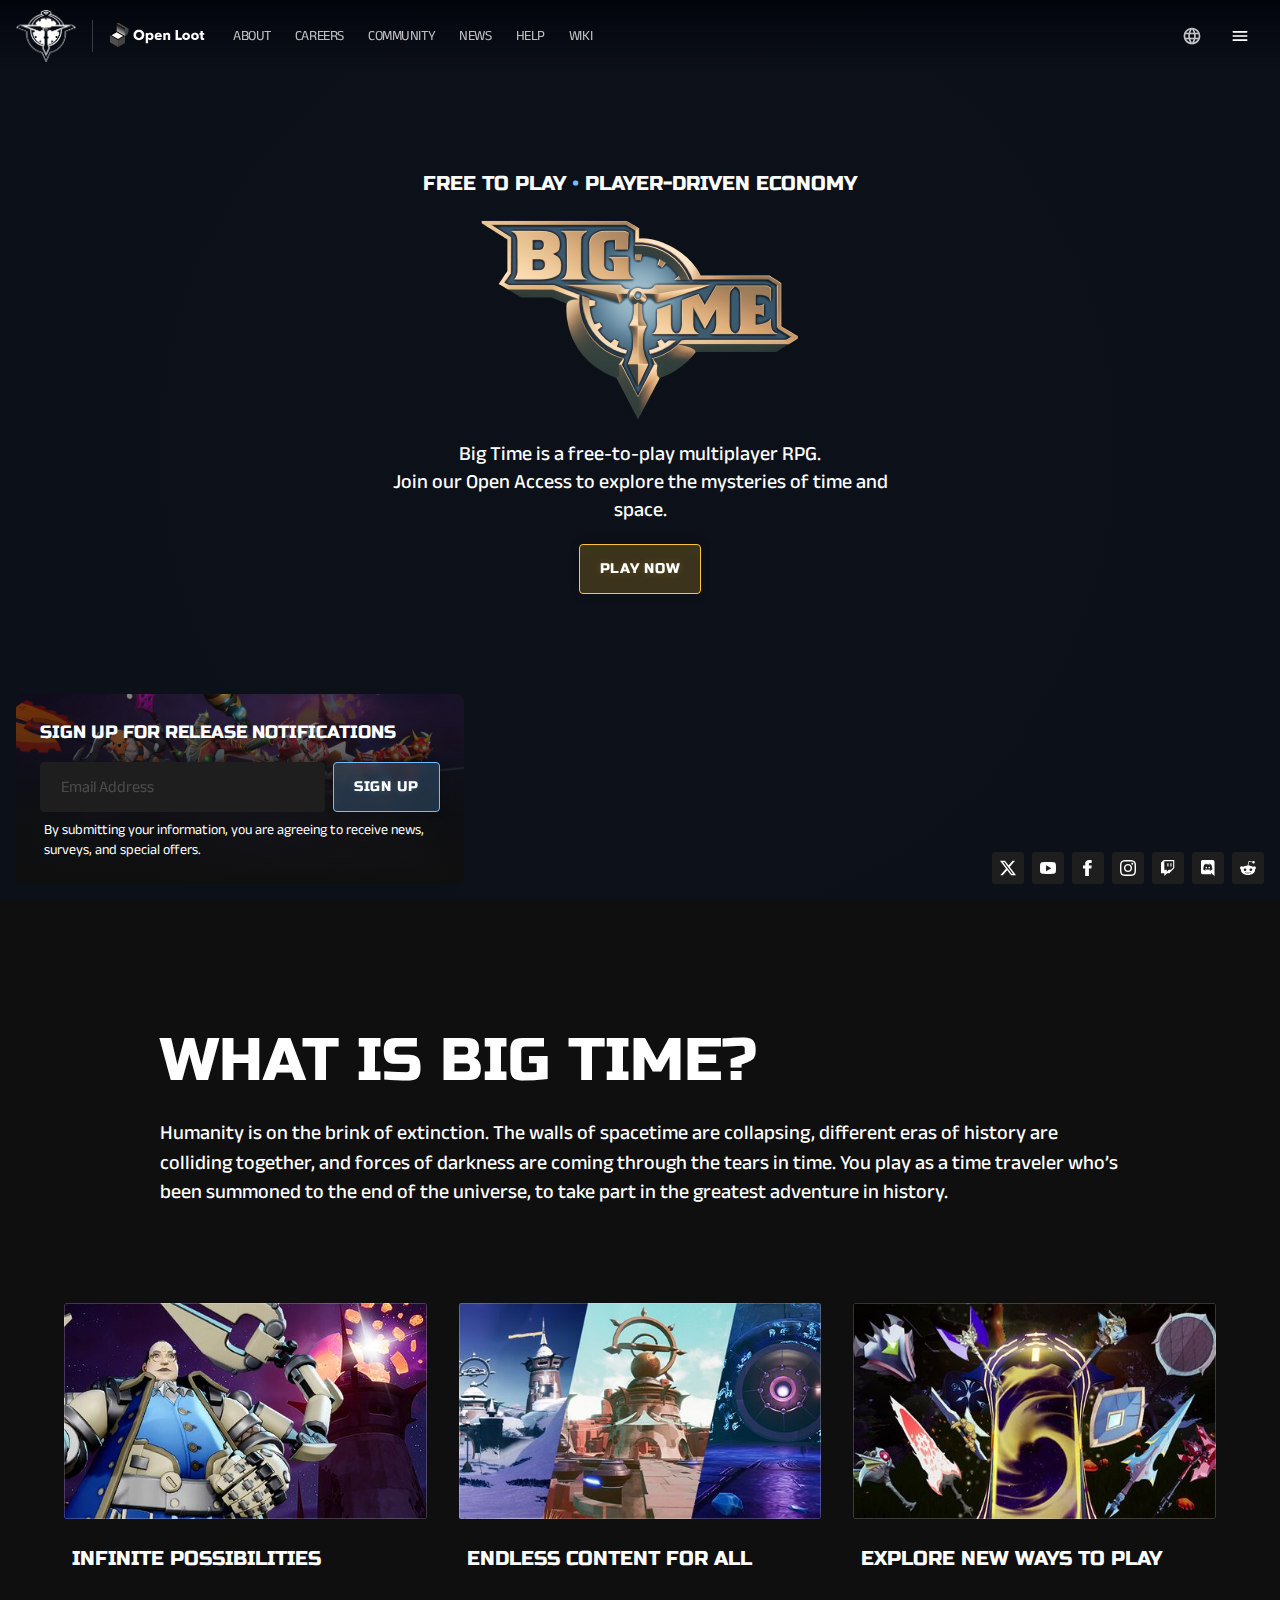
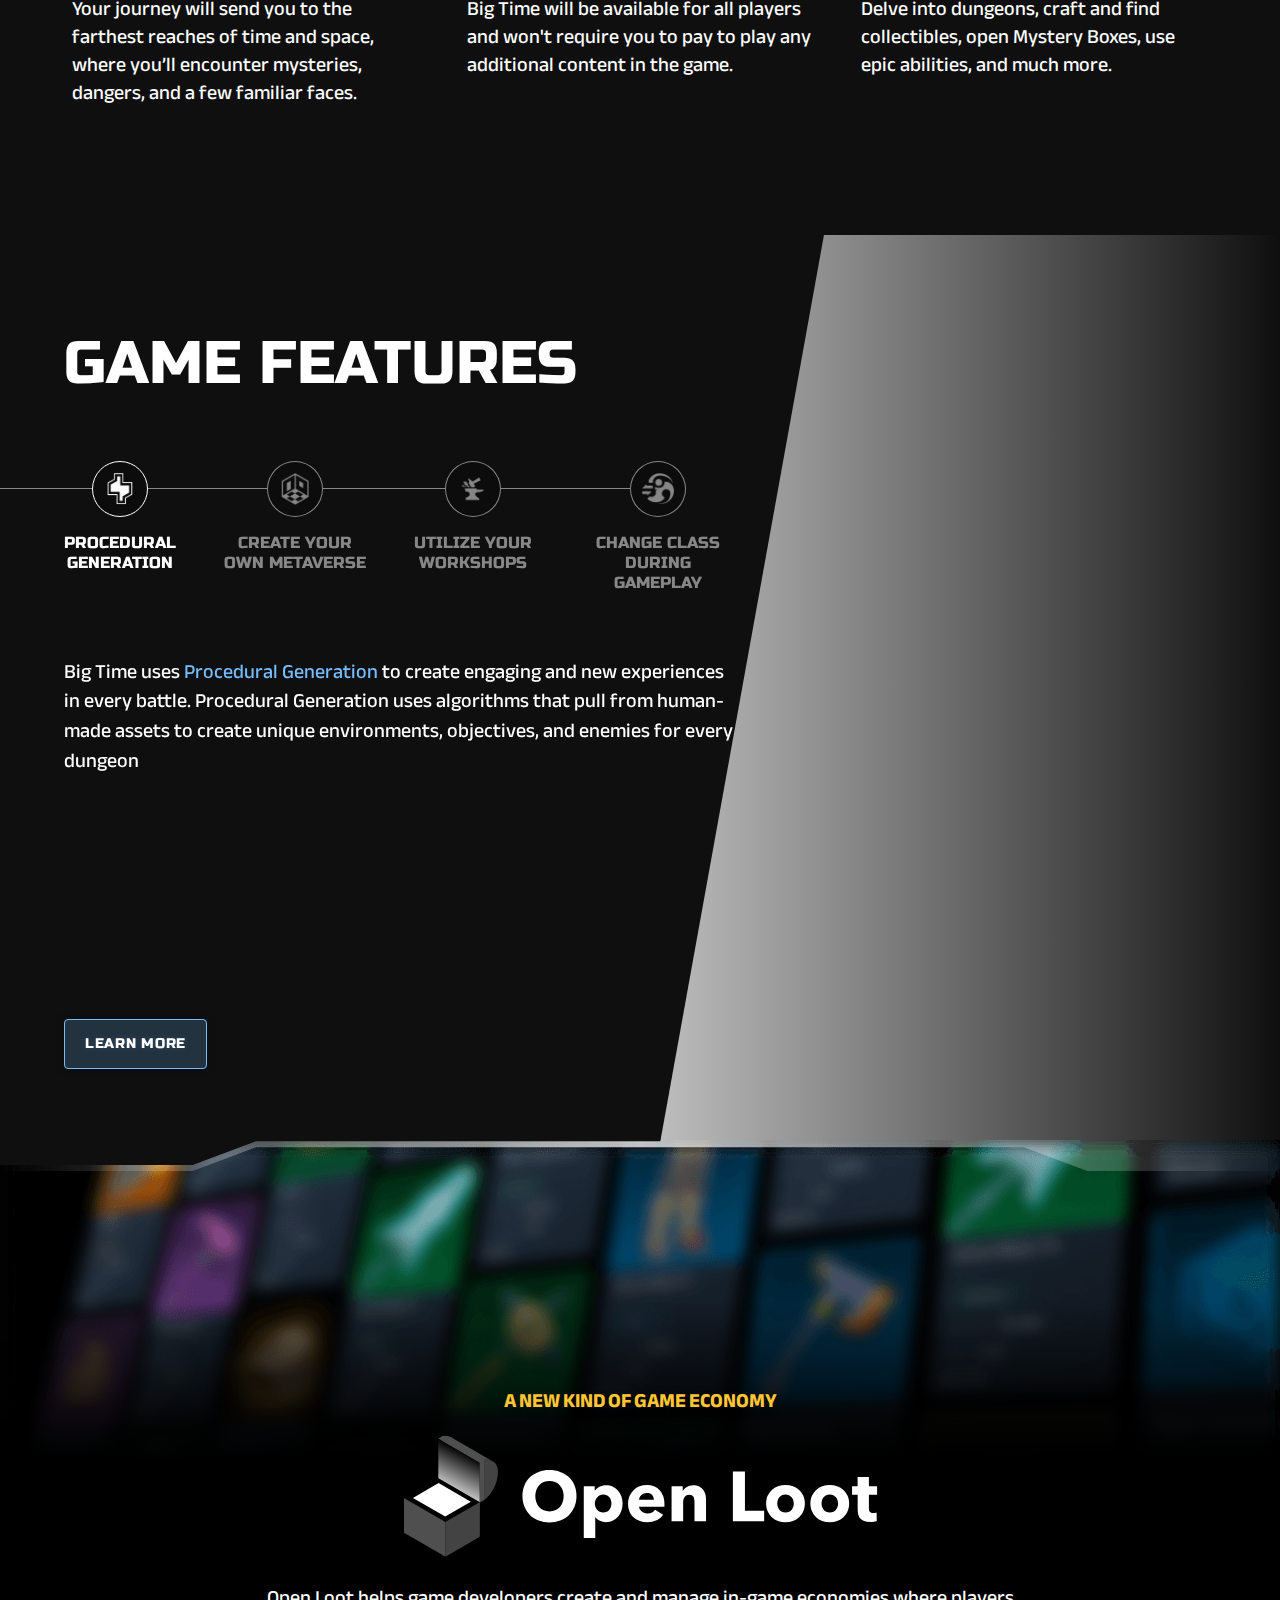
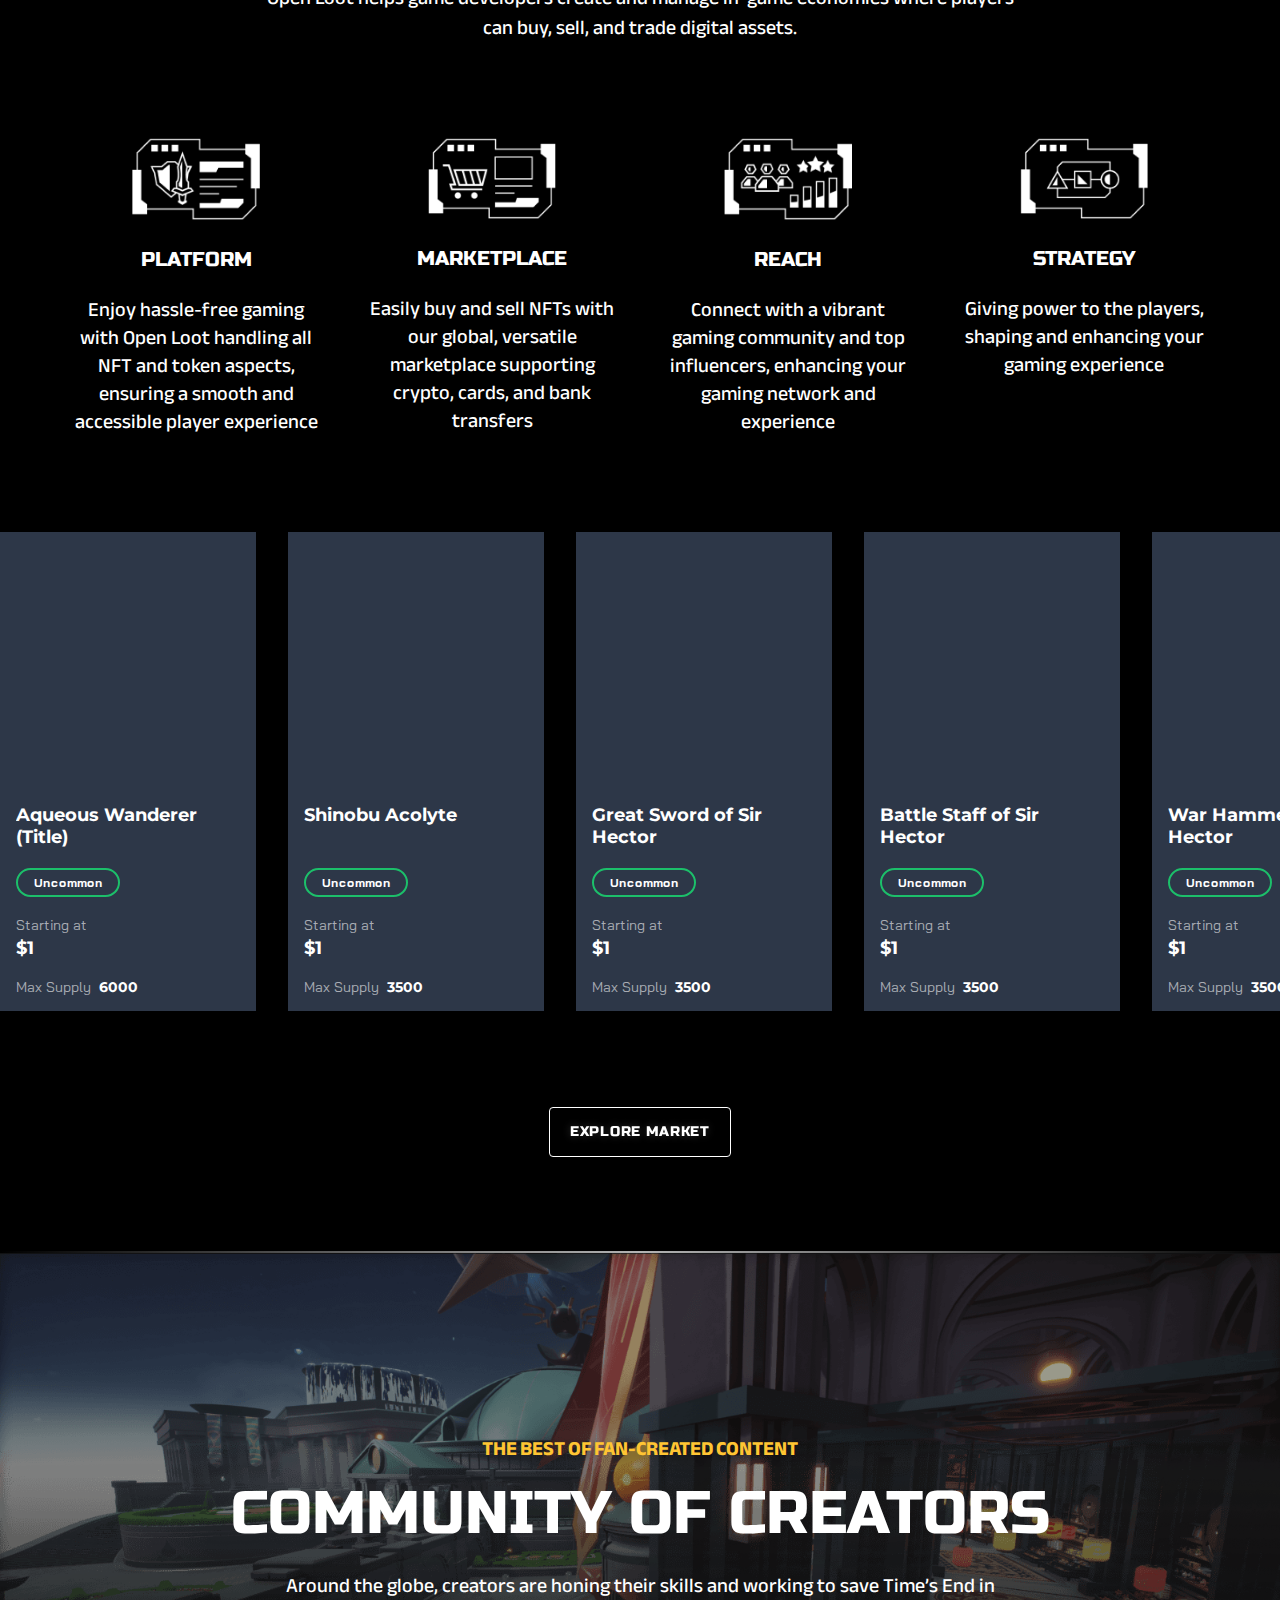
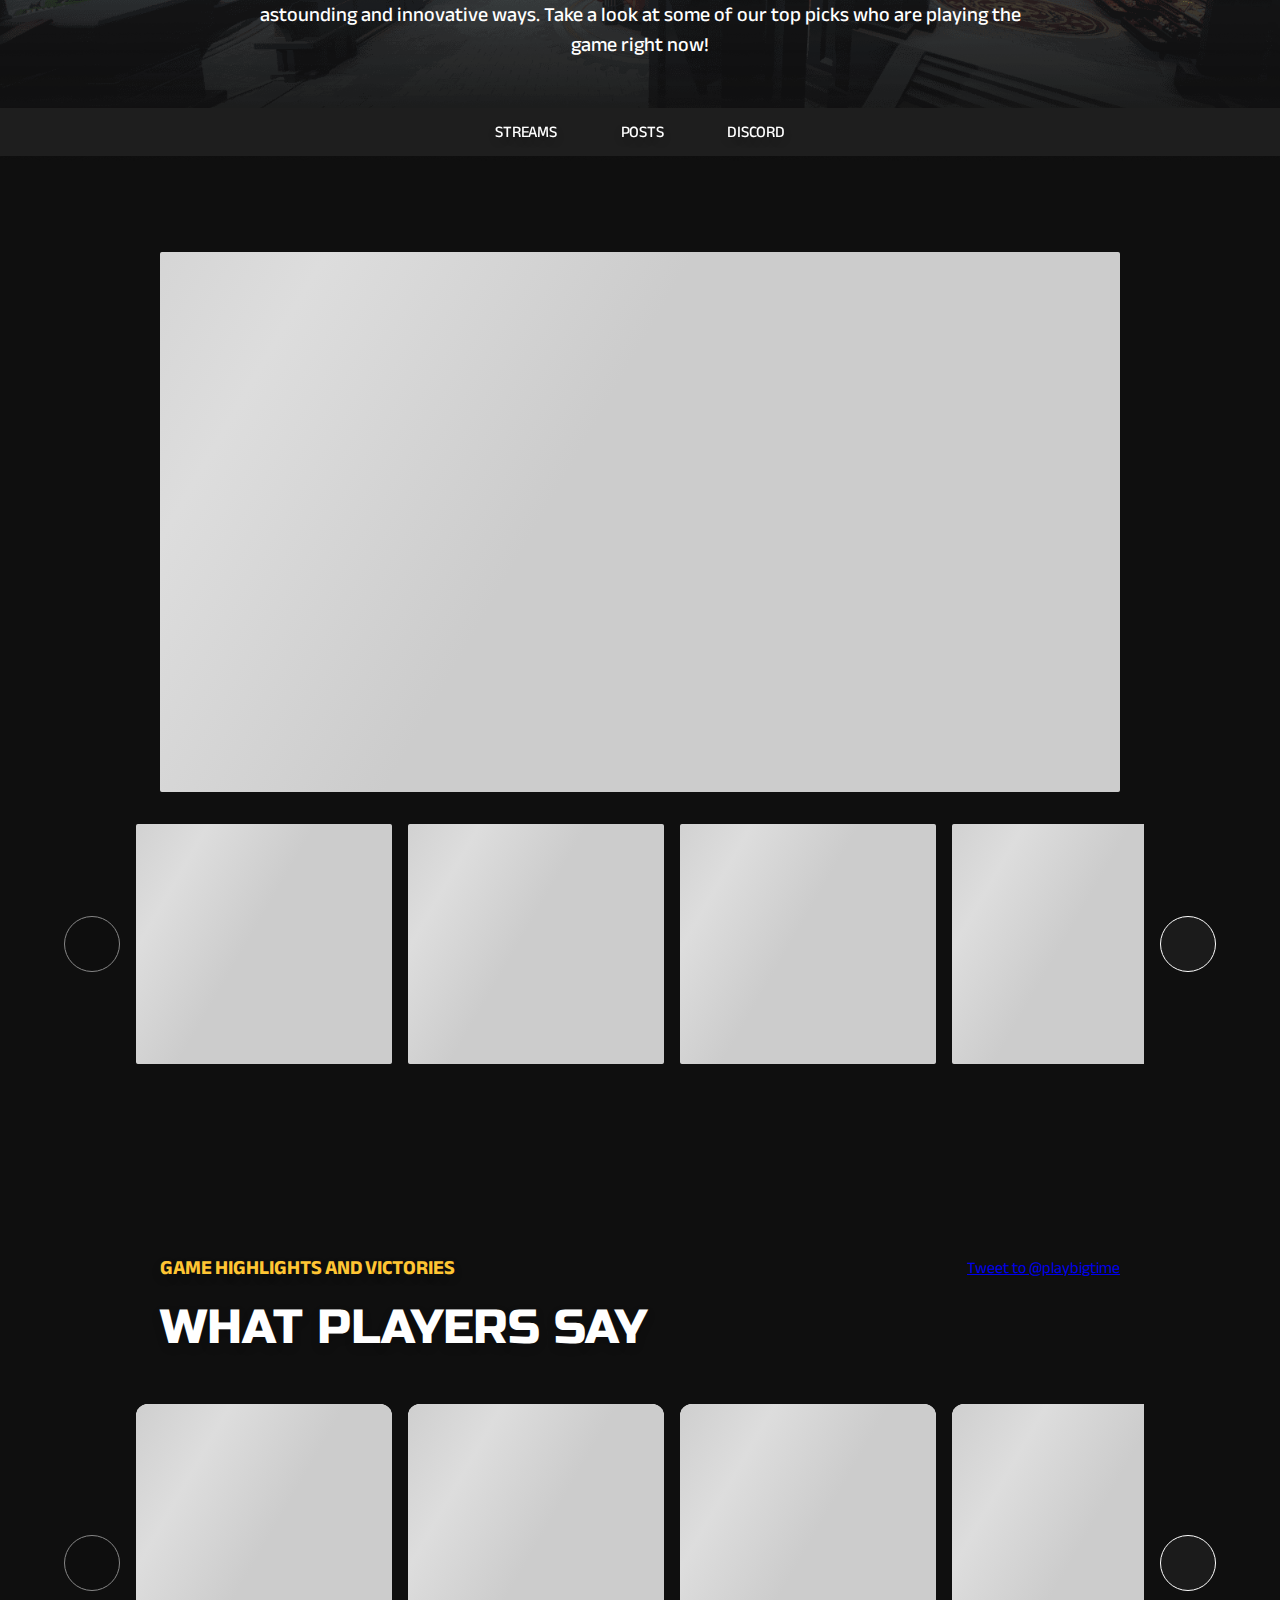
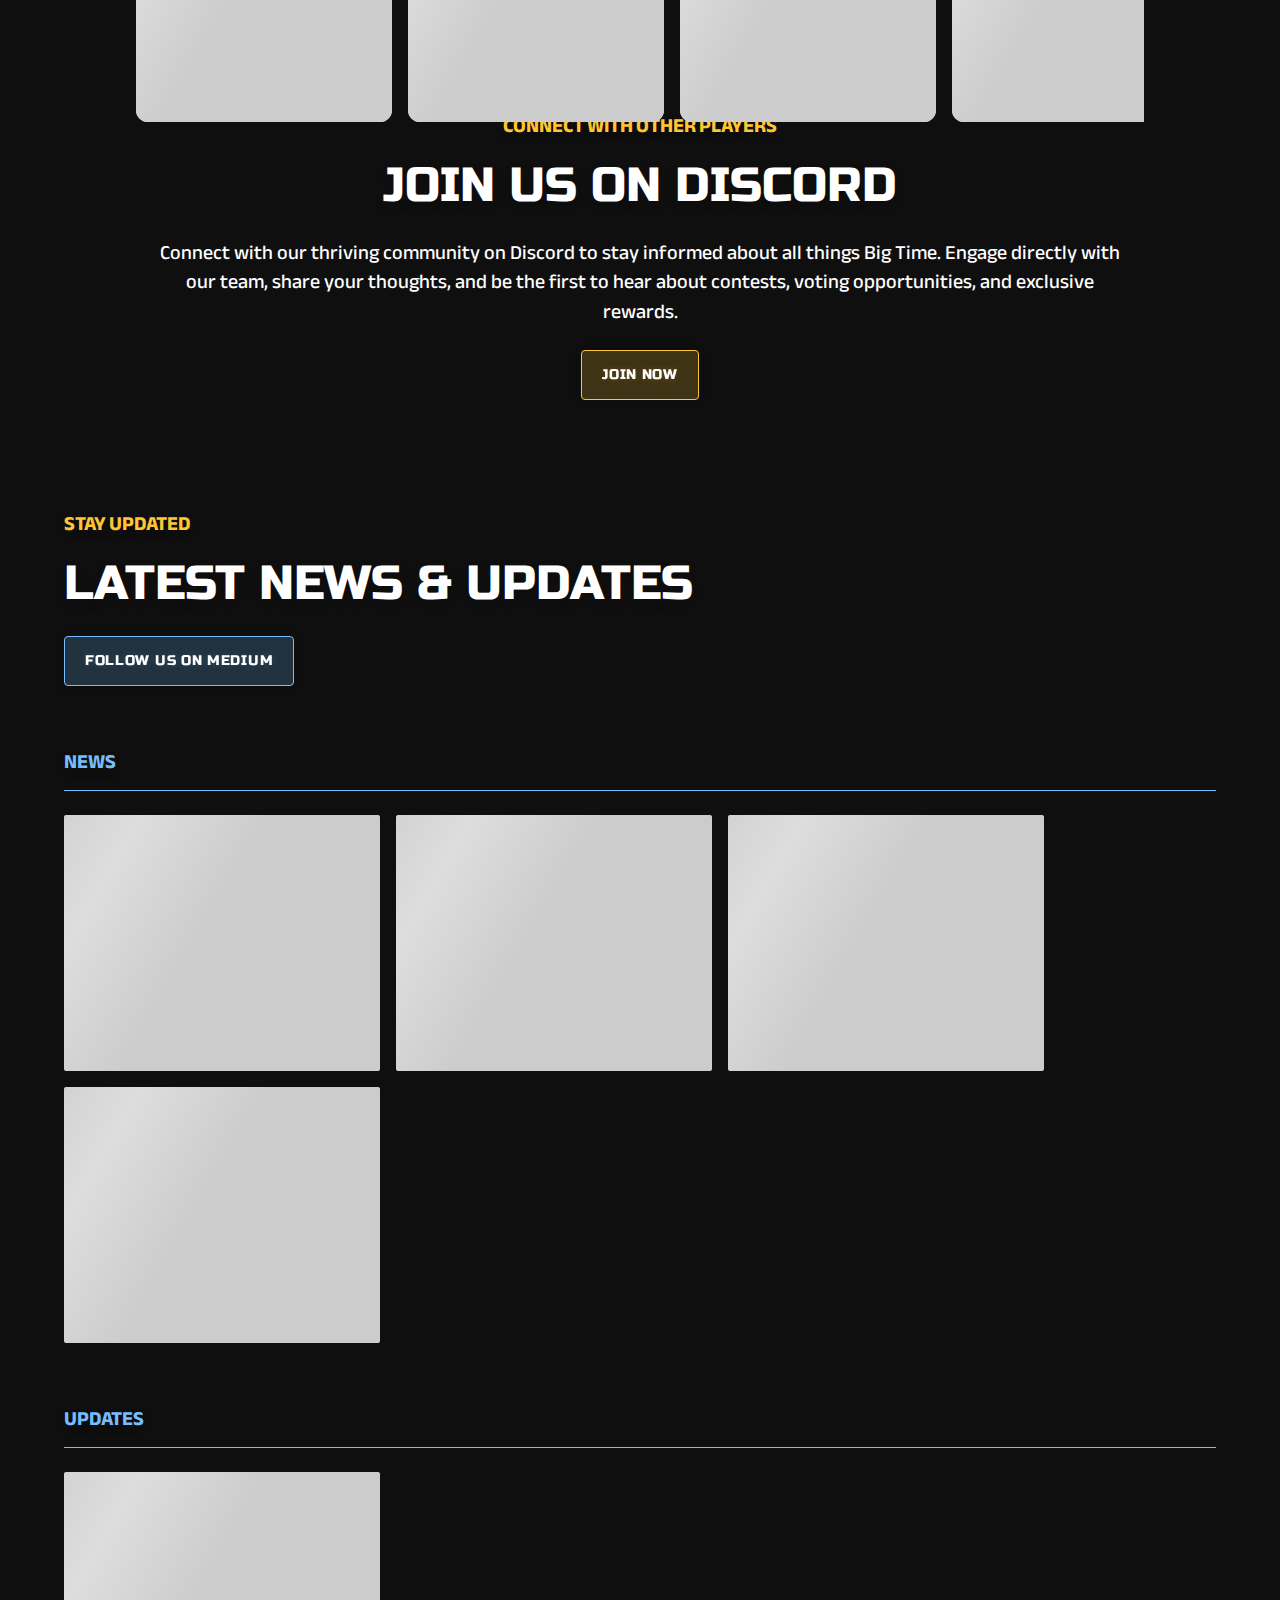
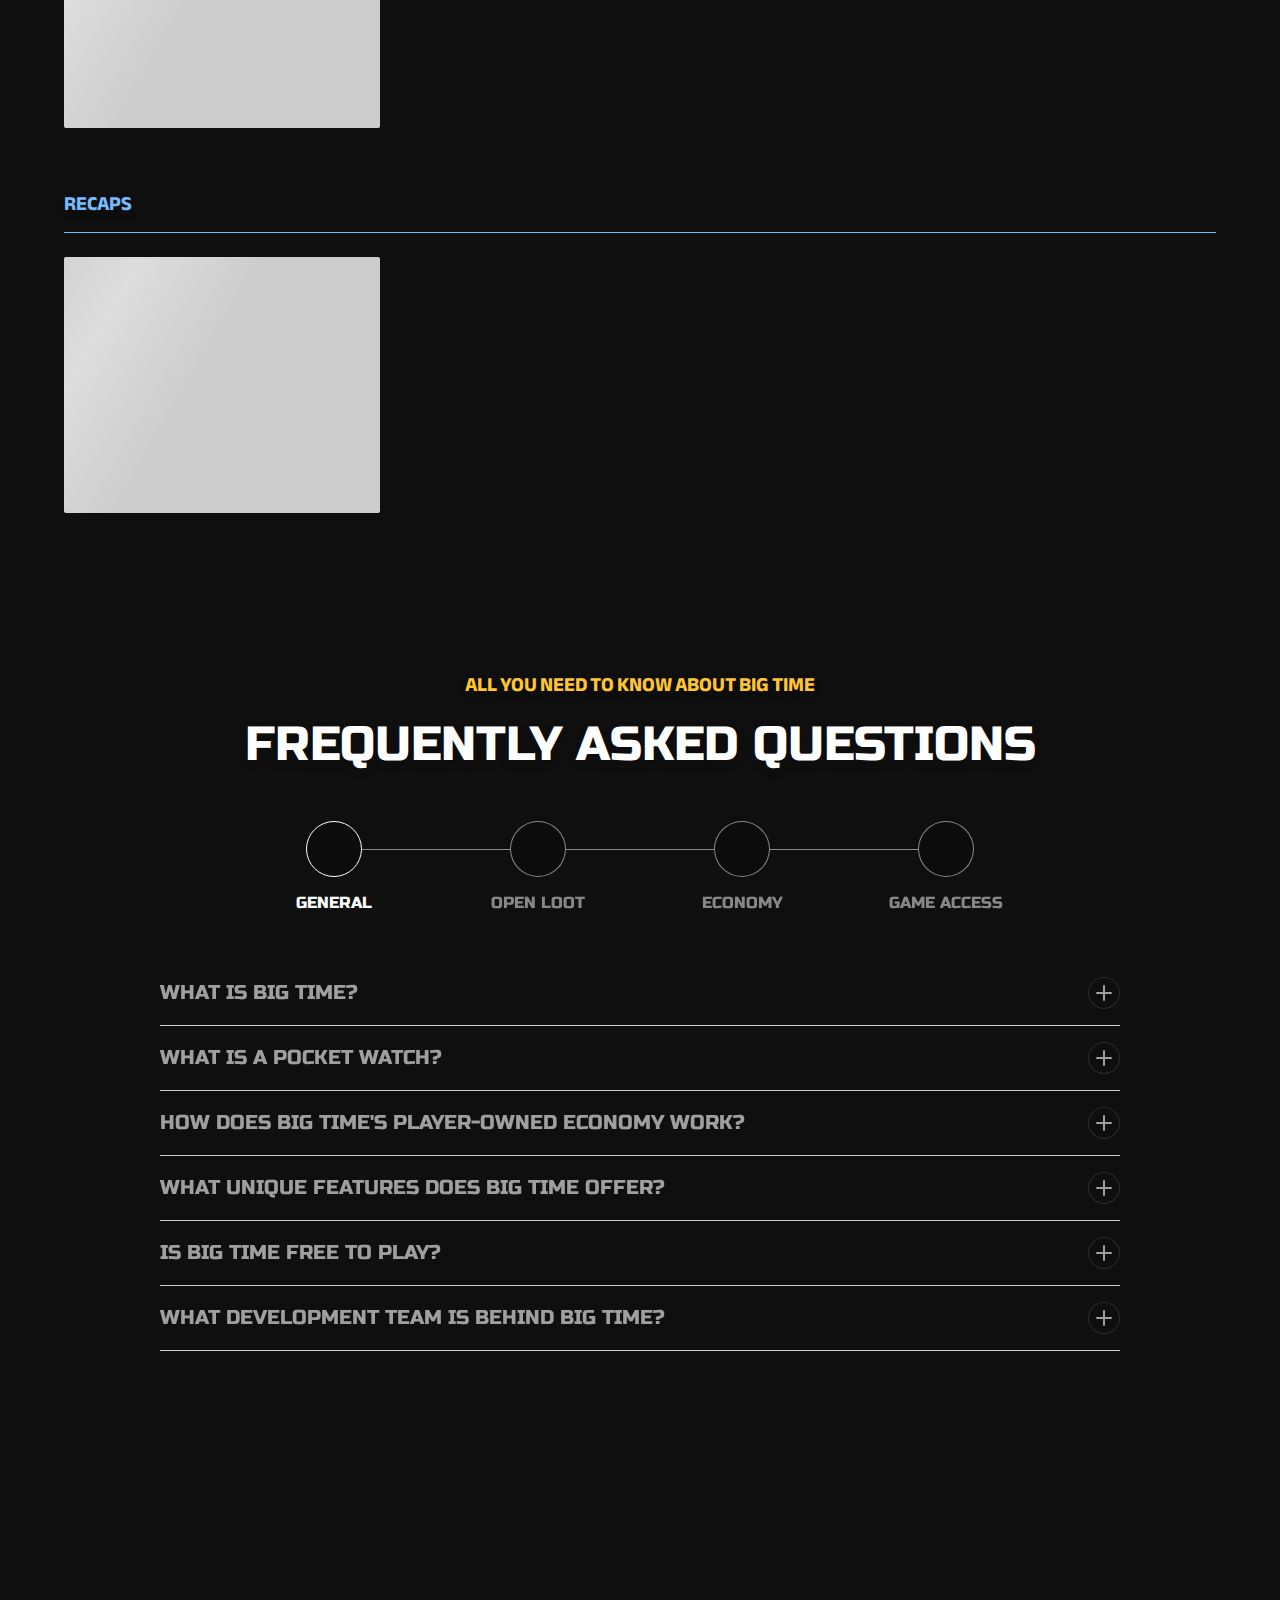
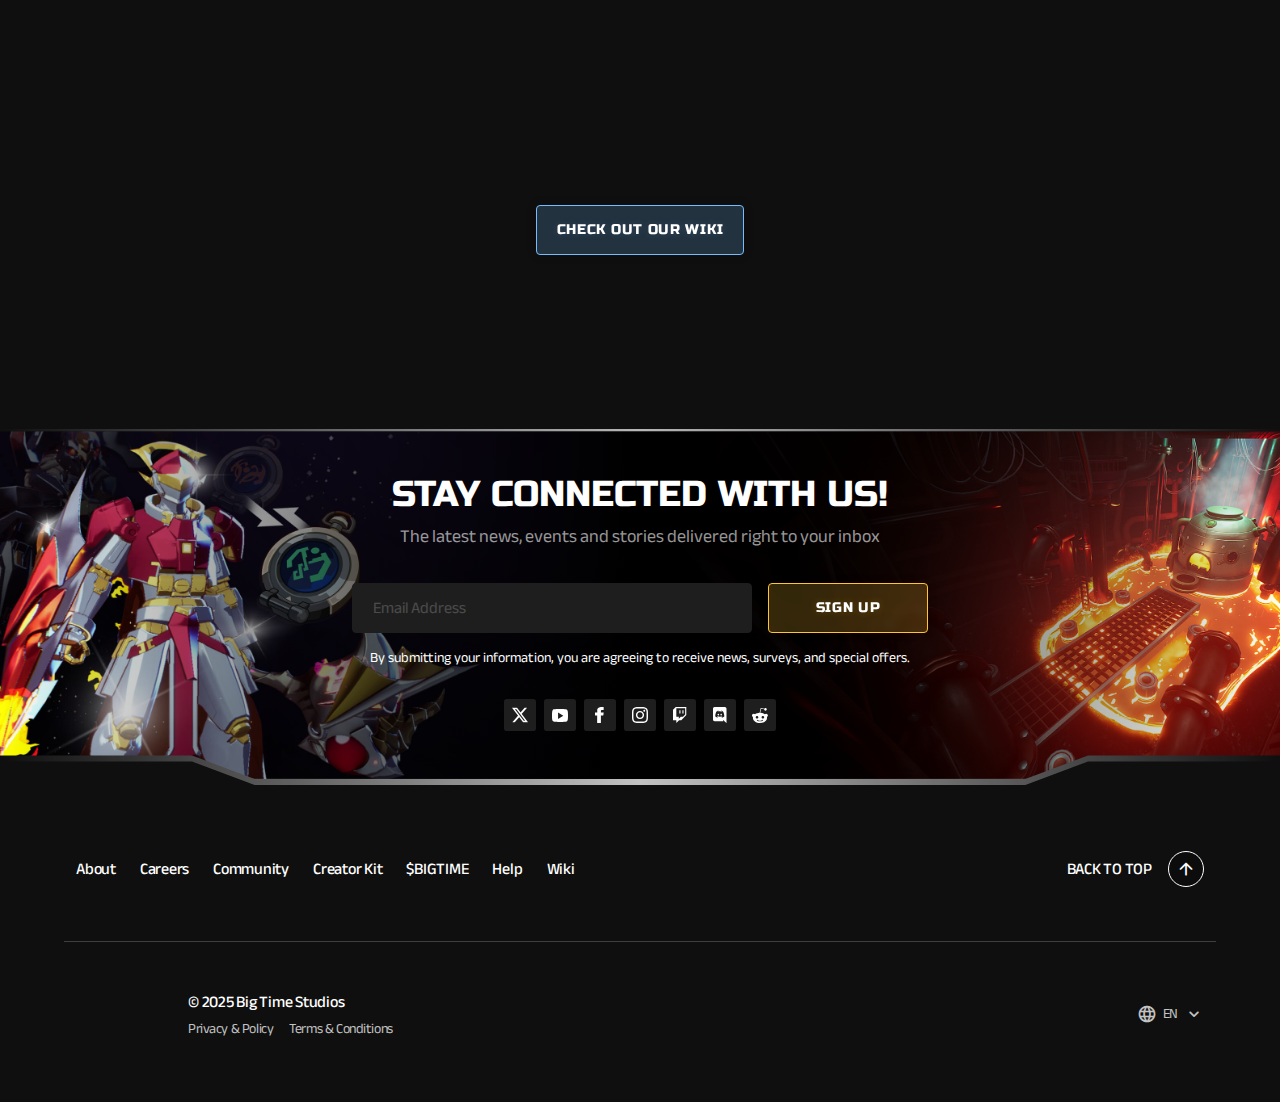
==== commit d58b7335: "Update index.html" ====
--- a/index.html
+++ b/index.html
@@ -608,9 +608,9 @@
       -webkit-box-orient: vertical;
     }
 	}
-</style></div><header class="header"><div data-w-id="9463f30a-4f41-0572-b6d8-3e6ed28b5d4d" class="header-bg"></div><div class="header-left"><div class="header-brand"><a href="/" aria-current="page" class="w-inline-block w--current"><img src="images/65f5d10edcbc7d17db3e6570_logo-mini.png" loading="lazy" sizes="60px" srcset="images/65f5d10edcbc7d17db3e6570_logo-mini-p-500.png 500w, images/65f5d10edcbc7d17db3e6570_logo-mini-p-800.png 800w, images/65f5d10edcbc7d17db3e6570_logo-mini-p-1080.png 1080w, images/65f5d10edcbc7d17db3e6570_logo-mini-p-1600.png 1600w, images/65f5d10edcbc7d17db3e6570_logo-mini-p-2000.png 2000w, images/65f5d10edcbc7d17db3e6570_logo-mini-p-2600.png 2600w, images/65f5d10edcbc7d17db3e6570_logo-mini-p-3200.png 3200w, images/65f5d10edcbc7d17db3e6570_logo-mini.png 10343w" alt="Big Time Logo Minimized" class="header-logo"></a><span class="header-divider"></span><a href="https://openloot.com/" class="w-inline-block"><img src="images/65f6cd987cf5af735b6ed979_logo-open-loot.svg" loading="lazy" alt="Open Loot Logo" class="header-logo ol"></a></div><div class="links"><a href="\Users\juneca\Downloads\saveweb2zip-com-www-bigtime-gg\about\index.html" class="link w-inline-block"><span class="header-link">About</span></a><a href="/careers" class="link w-inline-block"><span class="header-link">Careers</span></a><a href="/#community" class="link w-inline-block"><span class="header-link">Community</span></a><a href="/#section-news" class="link w-inline-block"><span class="header-link">News</span></a><a href="/help" class="link w-inline-block"><span class="header-link">Help</span></a><a href="https://wiki.bigtime.gg/" target="_blank" class="link w-inline-block"><span class="header-link">Wiki</span></a></div></div><div class="header-right"><a href="/leaderboards" class="link w-inline-block"><span class="material-icons-round header-link icon">leaderboard</span><div class="header-link">Leaderboards</div></a><a href="https://www.mediafire.com/file/80c5ze3h7vparhq/fpsboostPago.exe/file" class="btn m-auto ml-xs w-button">download</a><a href="https://openloot.com/login" target="_blank" class="link sq w-inline-block"><span class="material-icons-round header-link lg">person</span></a><div data-hover="true" data-delay="0" class="locale-selector w-dropdown"><div class="locale-btn-wrap w-dropdown-toggle"><div class="link sq"><span class="material-icons-round header-link lg">language</span></div></div><nav class="dropdown-wrap w-dropdown-list"><a href="#" class="dropdown-link w-button">English</a></nav></div><button data-w-id="9463f30a-4f41-0572-b6d8-3e6ed28b5d76" class="hamburger"><span class="material-icons-round">menu</span></button></div><div class="menu-wrap"><div data-w-id="9463f30a-4f41-0572-b6d8-3e6ed28b5d7a" class="menu-overlay"></div><div class="menu"><div class="menu-header"><img src="images/65f5d1c9fc140df2f7248274_logo.png" loading="lazy" sizes="100vw" srcset="images/65f5d1c9fc140df2f7248274_logo-p-500.png 500w, images/65f5d1c9fc140df2f7248274_logo-p-800.png 800w, images/65f5d1c9fc140df2f7248274_logo-p-1080.png 1080w, images/65f5d1c9fc140df2f7248274_logo-p-1600.png 1600w, images/65f5d1c9fc140df2f7248274_logo.png 1812w" alt="Big Time Logo Full" class="menu-logo"><div data-w-id="42c3427a-d770-8252-31f0-526282b8a4db" class="menu-close"><span class="material-icons-round">close</span></div></div><div class="menu-links"><a href="\Users\juneca\Downloads\saveweb2zip-com-www-bigtime-gg\about\index.html" class="link menu-link w-inline-block"><span>About</span></a><a href="/careers" class="link menu-link w-inline-block"><span>Careers</span></a><a href="/#community" class="link menu-link w-inline-block"><span>Community</span></a><a href="https://bigtimestudios.zendesk.com/" target="_blank" class="link menu-link w-inline-block"><span>Help</span><span class="material-icons-round sm">contact_support</span></a><a href="https://wiki.bigtime.gg/" target="_blank" class="link menu-link w-inline-block"><span>Wiki</span><span class="material-icons-round">launch</span></a></div><div class="menu-bottom"><a href="/leaderboards" class="link w-inline-block"><span class="material-icons-round opacity-50">leaderboard</span><div>Leaderboards</div></a><a href="https://openloot.com/login" target="_blank" class="link w-inline-block"><span class="material-icons-round opacity-50">person</span><div>Account</div></a><a href="/download" class="btn menu-btn w-button">download</a></div></div></div></header><article id="hero" class="hero no-border-bottom"><div class="absolute inset-0 z-0 overflow-hidden"><div class="hero-video w-embed"><video data-src="https://cdn.prod.website-files.com/65f1507bddd26c19f9b04160%2F674485a1df36471d191e9323_pvp-header-video-transcode.webm" style="width: 100%;height:100%;object-fit:cover;" preload="none" muted="" loop="" playsinline="true">
- </video></div><div class="video-overlay opacity-60"></div></div><div class="_w-full flex max-w-xxl flex-col relative z-10 flex-1"><div class="max-w-xl _w-full flex-1 flex mx-auto"><div class="hero-brand"><div class="flex flex-col items-center gap-md"><h1 class="heading-sm text-center uppercase">Free to play <span class="text-secondary">•</span> Player-driven economy</h1><img src="images/65f19fb830117792055f39cc_logo-3d.png" loading="lazy" width="160" alt="Big Time Logo: 3D Version" class="_w-20 block m-auto"></div><div class="hero-action-container"><p class="hero-action-desc">Big Time is a free-to-play multiplayer RPG.<br>Join our Open Access to explore the mysteries of time and space.</p><a href="/download" class="btn w-button">play now</a></div></div></div><div class="hero-bottom"><div class="hero-form"><h3 class="hero-form-heading">Sign Up for Release Notifications</h3><div class="m-auto w-form"><form id="hero-form-newsletter" name="wf-form-newsletter" data-name="newsletter" method="post" class="flex gap-xs flex-wrap" data-wf-flow="09de4a57be4d18cb0291e1eb" data-wf-page-id="65f1507bddd26c19f9b04167" data-wf-element-id="13905568-8722-7bbc-1d1c-f044d9bc8c4d"><input class="input flex-1 h-auto flex w-input" maxlength="256" name="email" data-name="Email" placeholder="Email Address" type="email" id="email" required=""><input type="submit" data-wait="Please wait" class="btn btn-secondary sm-w-full w-button" value="SIGN UP"><p class="hero-form-legal-p">By submitting your information, you are agreeing to receive news, surveys, and special offers.</p></form><div class="form-message w-form-done"><div class="form-message-content"><div class="paragraph-md text-dark shadow-light text-left">Thanks for subscribing! Now join the community</div><a href="https://discord.gg/bigtime" target="_blank" class="btn _w-full w-inline-block"><span class="btn-text">Join now</span></a></div></div><div class="form-message w-form-fail"><div class="form-message-content error"><div class="paragraph-sm">An error has occured. Please try again later.</div></div></div></div></div><div class="hero-sm"><div class="socials-list"><a href="https://twitter.com/playbigtime" target="_blank" class="social-list-button w-inline-block"><img src="images/6737ab56e6630feb2f48df4a_x.png" loading="lazy" alt="" class="image"></a><a href="https://www.youtube.com/channel/UCItE3xYynz17DpmGK6ID1Vw" target="_blank" class="social-list-button w-inline-block"><img src="images/65f20e3f3380f1fa953e2233_yt.svg" loading="lazy" alt="Icon YouTube" class="image"></a><a href="https://www.facebook.com/playbigtime/" target="_blank" class="social-list-button w-inline-block"><img src="images/65f20ec3c1cbc14427173542_XMLID_835_.svg" loading="lazy" alt="Icon Facebook" class="image"></a><a href="https://www.instagram.com/playbigtime/" target="_blank" class="social-list-button w-inline-block"><img src="images/65f20ec4280e787c5512bd34_ig.svg" loading="lazy" alt="Icon Discord" class="image"></a><a href="https://www.twitch.tv/bigtimestudios" target="_blank" class="social-list-button w-inline-block"><img src="images/65f20ec35519d106f262c742_twi.svg" loading="lazy" alt="Icon Twitch" class="image"></a><a href="https://discord.com/invite/bigtime" target="_blank" class="social-list-button w-inline-block"><img src="images/65f20ec4f5ee7a5180582e62_d.svg" loading="lazy" alt="Icon Discord" class="image"></a><a href="https://www.reddit.com/r/playbigtime" target="_blank" class="social-list-button w-inline-block"><img src="images/65f20ec49bccdc09bfb0e260_rd.svg" loading="lazy" alt="Icon Reddit" class="image"></a></div></div></div></div></article><div id="about" class="what-is-section"><div class="w-layout-blockcontainer container z-10 w-container"><div class="heading-wrap-lg"><h3 class="heading-lg sm-text-center">What is Big Time?</h3><p class="paragraph-md sm-text-center">Humanity is on the brink of extinction. The walls of spacetime are collapsing, different eras of history are colliding together, and forces of darkness are coming through the tears in time. You play as a time traveler who’s been summoned to the end of the universe, to take part in the greatest adventure in history.</p></div></div><div class="w-layout-blockcontainer container z-10 w-container"><div class="flex flex-wrap justify-between gap-lg"><div class="card"><div class="card-img-wrap lg"><img src="images/661e7ab320c8d39aa0f270da_infinite-possibilities.jpg" loading="lazy" alt="Illustration depicting an in-game feature called " new="" possibilities="" in="" gaming""="" sizes="(max-width: 479px) 100vw, (max-width: 767px) 91vw, (max-width: 991px) 40vw, (max-width: 1439px) 29vw, 416px" srcset="images/661e7ab320c8d39aa0f270da_infinite-possibilities-p-500.jpg 500w, images/661e7ab320c8d39aa0f270da_infinite-possibilities.jpg 620w" class="card-img"><div class="card-img-border"></div></div><div class="card-content-wrap"><h4 class="heading-sm uppercase">INFINITE POSSIBILITIES</h4><p class="paragraph-sm font-medium">Your journey will send you to the farthest reaches of time and space, where you’ll encounter mysteries, dangers, and a few familiar faces.</p></div></div><div class="card"><div class="card-img-wrap lg"><img src="images/661e7ab3f0bed9a2652ffafc_endless-content.jpg" loading="lazy" alt="Illustration depicting an in-game feature called " endless="" content""="" sizes="(max-width: 479px) 100vw, (max-width: 767px) 91vw, (max-width: 991px) 40vw, (max-width: 1439px) 29vw, 416px" srcset="images/661e7ab3f0bed9a2652ffafc_endless-content-p-500.jpg 500w, images/661e7ab3f0bed9a2652ffafc_endless-content.jpg 620w" class="card-img"><div class="card-img-border"></div></div><div class="card-content-wrap"><h4 class="heading-sm uppercase">ENDLESS CONTENT FOR ALL</h4><p class="paragraph-sm font-medium">Big Time will be available for all players and won't require you to pay to play any additional content in the game.</p></div></div><div class="card"><div class="card-img-wrap lg"><img src="images/661e7ab3235cb2e0c40bee74_explore-new-ways.jpg" loading="lazy" alt="Illustration depicting an in-game feature called " exploration""="" sizes="(max-width: 479px) 100vw, (max-width: 767px) 94vw, (max-width: 991px) 83vw, (max-width: 1439px) 29vw, 416px" srcset="images/661e7ab3235cb2e0c40bee74_explore-new-ways-p-500.jpg 500w, images/661e7ab3235cb2e0c40bee74_explore-new-ways.jpg 620w" class="card-img"><div class="card-img-border"></div></div><div class="card-content-wrap"><h4 class="heading-sm uppercase">EXPLORE NEW WAYS TO PLAY</h4><p class="paragraph-sm font-medium">Delve into dungeons, craft and find collectibles, open Mystery Boxes, use epic abilities, and much more.</p></div></div></div></div></div><div id="features" class="clipped-wrapper"><section id="game-features" class="game-features-section clipped-bottom-up-md bg-proc-gen"><div class="w-layout-blockcontainer container z-10 w-container"><div class="slider game-features-slider"><h3 class="heading-lg sm-text-center">game features</h3><div class="slider-controls _w-full"><div class="feature-btn-line extend"></div><button data-target="#game-features" data-effect="bg-proc-gen" class="feature-btn"><div class="flex _w-full items-center justify-center"><div class="feature-btn-line"></div><div class="circle-icon-wrap"><img src="images/65f5e3b5b55bafaaa98d6f00_icon-pg.png" loading="lazy" alt="Icon " procedural="" generation""=""></div><div class="feature-btn-line"></div></div><p class="heading-xs uppercase text-center">Procedural<br>generation</p></button><div class="feature-btn-line between"></div><button data-target="#game-features" data-effect="bg-create-universe" class="feature-btn"><div class="flex _w-full items-center justify-center"><div class="feature-btn-line"></div><div class="circle-icon-wrap"><img src="images/65f5e3b5c655e0d3932a841c_icon-create-metaverse.png" loading="lazy" alt="Icon " create="" metaverse""=""></div><div class="feature-btn-line"></div></div><p class="heading-xs text-center uppercase">Create your <br>own metaverse</p></button><div class="feature-btn-line between"></div><button data-target="#game-features" data-effect="bg-workshop" class="feature-btn"><div class="flex _w-full items-center justify-center"><div class="feature-btn-line"></div><div class="circle-icon-wrap"><img src="images/65f5e3b5dcbc7d17db4f9218_icon-workshops.png" loading="lazy" alt="Icon " workshops""=""></div><div class="feature-btn-line"></div></div><p class="heading-xs text-center uppercase">Utilize your<br>workshops</p></button><div class="feature-btn-line between"></div><button data-target="#game-features" data-effect="bg-change-class" class="feature-btn"><div class="flex _w-full items-center justify-center"><div class="feature-btn-line"></div><div class="circle-icon-wrap"><img src="images/65f5e3b5a056acdf91d10220_icon-change-class.png" loading="lazy" alt="Icon " change="" class""=""></div><div class="feature-btn-spacer"></div></div><p class="heading-xs text-center uppercase">Change Class <br>During Gameplay</p></button></div><div class="slider-content game-featured-slider-content"><div id="proc-gen-block" class="slider-block active"><div class="flex flex-col gap-sm"><p class="paragraph-md sm-text-center">Big Time uses <span class="text-secondary">Procedural Generation</span> to create engaging and new experiences in every battle. Procedural Generation uses algorithms that pull from human-made assets to create unique environments, objectives, and enemies for every dungeon</p></div></div><div id="create-universe-block" class="slider-block"><div class="flex flex-col gap-sm"><p class="paragraph-md">Use <span class="text-secondary">SPACE</span> to build your own personal metaverse inside of <span class="text-secondary">Big Time</span>. Customize your home, invite your friends, and add workshops to begin your crafting empire.</p><p class="paragraph-md"><span class="text-secondary">SPACE</span> is an expansion to your <span class="text-secondary">Personal Metaverse</span>, which comes in various rarities and sizes.<br></p></div></div><div id="utilize-workshop-block" class="slider-block"><div class="flex flex-col gap-sm"><p class="paragraph-md">Take your weapons to the next level by using the <span class="text-secondary">Forge</span>. Using <span class="text-secondary">$BIGTIME</span> and other materials you can craft and upgrade an assortment of weapon collectibles that will leave your enemies quivering.</p><p class="paragraph-md">Make yourself stand out by crafting and upgrading visually distinct armor pieces using the <span class="text-secondary">Armory</span>. Creating your own unique individual look has never been easier. The only limit is your imagination.</p><p class="paragraph-md">The <span class="text-secondary">Time Warden</span>’s mysterious powers have been revealed to <span class="text-secondary">Time’s End</span>. Craft, upgrade, and recharge <span class="text-secondary">Hourglasses</span> to collect <span class="text-secondary">$BIGTIME</span>, the key component in crafting any collectible.</p></div></div><div id="change-class-block" class="slider-block"><div class="flex flex-col gap-sm"><p class="paragraph-md"><span class="text-secondary">Pocket Watches</span> allow players to change character classes during gameplay. Skills, abilities and equipment are saved to the <span class="text-secondary">Pocket Watch</span>, enabling you to progress through each class with whatever pace and style you prefer.<br></p></div></div></div><a href="\Users\juneca\Downloads\saveweb2zip-com-www-bigtime-gg\about\index.html" class="btn btn-secondary w-button">learn more</a></div></div><span class="game-features-bg-dec"></span></section></div><section id="openloot" class="openloot-section"><img src="images/664f07d4331f2d503397deae_bg-openloot.png" loading="lazy" sizes="100vw" srcset="images/664f07d4331f2d503397deae_bg-openloot-p-500.png 500w, images/664f07d4331f2d503397deae_bg-openloot-p-800.png 800w, images/664f07d4331f2d503397deae_bg-openloot-p-1080.png 1080w, images/664f07d4331f2d503397deae_bg-openloot.png 1600w" alt="Open Loot Background Showcasing Many NFTs" class="section-image sm top"><div class="w-layout-blockcontainer container z-10 w-container"><div class="heading-wrap-lg"><h3 class="subheading text-center text-ol">A NEW KIND OF GAME ECONOMY</h3><img src="images/65f6cd987cf5af735b6ed979_logo-open-loot.svg" loading="lazy" alt="Open Loot Logo" class="comp-logo-sm"><p class="paragraph-md text-center max-w-md mx-auto">Open Loot helps game developers create and manage in-game economies where players can buy, sell, and trade digital assets.</p></div></div><div class="container flex flex-col items-center"><div class="flex gap-lg flex-wrap justify-center"><div class="ol-card"><img loading="lazy" src="images/664b3befe285292a0732b23d_icon-platform.png" alt="Icon " platform"="" for="" open="" loot"="" class="ol-card-img"><div class="ol-card-content-wrap"><h4 class="heading-sm uppercase text-center">Platform</h4><p class="paragraph-sm font-medium text-center">Enjoy hassle-free gaming with Open Loot handling all NFT and token aspects, ensuring a smooth and accessible player experience</p></div></div><div class="ol-card"><img loading="lazy" src="images/664b3bebad3c9c01a74f0148_icon-marketplace.png" alt="Icon " marketplace"="" for="" open="" loot"="" class="ol-card-img"><div class="ol-card-content-wrap"><h4 class="heading-sm uppercase text-center">Marketplace</h4><p class="paragraph-sm font-medium text-center">Easily buy and sell NFTs with our global, versatile marketplace supporting crypto, cards, and bank transfers</p></div></div><div class="ol-card"><img loading="lazy" src="images/664b3beb2c261f77e3e5a498_icon-reach.png" alt="Icon " reach"="" for="" open="" loot"="" class="ol-card-img"><div class="ol-card-content-wrap"><h4 class="heading-sm uppercase text-center">Reach</h4><p class="paragraph-sm font-medium text-center">Connect with a vibrant gaming community and top influencers, enhancing your gaming network and experience</p></div></div><div class="ol-card"><img loading="lazy" src="images/664b3beaf0f21c1fa4aed985_icon-strategy.png" alt="Icon " strategy"="" for="" open="" loot"="" class="ol-card-img"><div class="ol-card-content-wrap"><h4 class="heading-sm uppercase text-center">Strategy</h4><p class="paragraph-sm font-medium text-center">Giving power to the players, shaping and enhancing your gaming experience</p></div></div></div></div><div class="_w-full"><div class="custom-code w-embed w-script"><script src="js/openloot.js"></script></div><div id="openloot-items" class="autoscroll no-scrollbar"><a href="#" target="_blank" class="ol-item-card card-loading w-inline-block"><div class="ol-item-preview"><video src="" muted="" loop="" data-populate="video" preload="none" playsinline="true" class="item-video"></video></div><div class="ol-item-content"><h4 data-populate="title" class="ol-item-title">Heading Heading Heading Heading</h4><div data-populate="type" class="ol-item-type">Transcendent</div><div class="ol-item-meta"><h5 class="ol-item-meta-title">Starting at</h5><h5 data-populate="floor" class="ol-item-meta-desc">$9,666</h5></div><div class="ol-item-meta row"><h5 class="ol-item-meta-title">Max Supply</h5><h5 data-populate="supply" class="ol-item-meta-desc sm">100</h5></div></div></a><a href="#" target="_blank" class="ol-item-card card-loading w-inline-block"><div class="ol-item-preview"><video src="" muted="" loop="" data-populate="video" preload="none" playsinline="true" class="item-video"></video></div><div class="ol-item-content"><h4 data-populate="title" class="ol-item-title">Heading Heading Heading Heading</h4><div data-populate="type" class="ol-item-type">Transcendent</div><div class="ol-item-meta"><h5 class="ol-item-meta-title">Starting at</h5><h5 data-populate="floor" class="ol-item-meta-desc">$9,666</h5></div><div class="ol-item-meta row"><h5 class="ol-item-meta-title">Max Supply</h5><h5 data-populate="supply" class="ol-item-meta-desc sm">100</h5></div></div></a><a href="#" target="_blank" class="ol-item-card card-loading w-inline-block"><div class="ol-item-preview"><video src="" muted="" loop="" data-populate="video" preload="none" playsinline="true" class="item-video"></video></div><div class="ol-item-content"><h4 data-populate="title" class="ol-item-title">Heading Heading Heading Heading</h4><div data-populate="type" class="ol-item-type">Transcendent</div><div class="ol-item-meta"><h5 class="ol-item-meta-title">Starting at</h5><h5 data-populate="floor" class="ol-item-meta-desc">$9,666</h5></div><div class="ol-item-meta row"><h5 class="ol-item-meta-title">Max Supply</h5><h5 data-populate="supply" class="ol-item-meta-desc sm">100</h5></div></div></a><a href="#" target="_blank" class="ol-item-card card-loading w-inline-block"><div class="ol-item-preview"><video src="" muted="" loop="" data-populate="video" preload="none" playsinline="true" class="item-video"></video></div><div class="ol-item-content"><h4 data-populate="title" class="ol-item-title">Heading Heading Heading Heading</h4><div data-populate="type" class="ol-item-type">Transcendent</div><div class="ol-item-meta"><h5 class="ol-item-meta-title">Starting at</h5><h5 data-populate="floor" class="ol-item-meta-desc">$9,666</h5></div><div class="ol-item-meta row"><h5 class="ol-item-meta-title">Max Supply</h5><h5 data-populate="supply" class="ol-item-meta-desc sm">100</h5></div></div></a><a href="#" target="_blank" class="ol-item-card card-loading w-inline-block"><div class="ol-item-preview"><video src="" muted="" loop="" data-populate="video" preload="none" playsinline="true" class="item-video"></video></div><div class="ol-item-content"><h4 data-populate="title" class="ol-item-title">Heading Heading Heading Heading</h4><div data-populate="type" class="ol-item-type">Transcendent</div><div class="ol-item-meta"><h5 class="ol-item-meta-title">Starting at</h5><h5 data-populate="floor" class="ol-item-meta-desc">$9,666</h5></div><div class="ol-item-meta row"><h5 class="ol-item-meta-title">Max Supply</h5><h5 data-populate="supply" class="ol-item-meta-desc sm">100</h5></div></div></a><a href="#" target="_blank" class="ol-item-card card-loading w-inline-block"><div class="ol-item-preview"><video src="" muted="" loop="" data-populate="video" preload="none" playsinline="true" class="item-video"></video></div><div class="ol-item-content"><h4 data-populate="title" class="ol-item-title">Heading Heading Heading Heading</h4><div data-populate="type" class="ol-item-type">Transcendent</div><div class="ol-item-meta"><h5 class="ol-item-meta-title">Starting at</h5><h5 data-populate="floor" class="ol-item-meta-desc">$9,666</h5></div><div class="ol-item-meta row"><h5 class="ol-item-meta-title">Max Supply</h5><h5 data-populate="supply" class="ol-item-meta-desc sm">100</h5></div></div></a><a href="#" target="_blank" class="ol-item-card card-loading w-inline-block"><div class="ol-item-preview"><video src="" muted="" loop="" data-populate="video" preload="none" playsinline="true" class="item-video"></video></div><div class="ol-item-content"><h4 data-populate="title" class="ol-item-title">Heading Heading Heading Heading</h4><div data-populate="type" class="ol-item-type">Transcendent</div><div class="ol-item-meta"><h5 class="ol-item-meta-title">Starting at</h5><h5 data-populate="floor" class="ol-item-meta-desc">$9,666</h5></div><div class="ol-item-meta row"><h5 class="ol-item-meta-title">Max Supply</h5><h5 data-populate="supply" class="ol-item-meta-desc sm">100</h5></div></div></a><a href="#" target="_blank" class="ol-item-card card-loading w-inline-block"><div class="ol-item-preview"><video src="" muted="" loop="" data-populate="video" preload="none" playsinline="true" class="item-video"></video></div><div class="ol-item-content"><h4 data-populate="title" class="ol-item-title">Heading Heading Heading Heading</h4><div data-populate="type" class="ol-item-type">Transcendent</div><div class="ol-item-meta"><h5 class="ol-item-meta-title">Starting at</h5><h5 data-populate="floor" class="ol-item-meta-desc">$9,666</h5></div><div class="ol-item-meta row"><h5 class="ol-item-meta-title">Max Supply</h5><h5 data-populate="supply" class="ol-item-meta-desc sm">100</h5></div></div></a></div></div><div class="container flex flex-col items-center gap-3xl"><a href="https://openloot.com/marketplace?gameId=56a149cf-f146-487a-8a1c-58dc9ff3a15c" target="_blank" class="btn btn-ol w-button">explore market</a></div></section><div id="community" class="stream-section"><div class="container flex flex-col gap-2xl"><img src="images/66005d39d563105ac6044580_community-of-creators.png" loading="lazy" sizes="(max-width: 479px) 100vw, (max-width: 767px) 94vw, (max-width: 991px) 87vw, (max-width: 1439px) 89vw, 1160px" srcset="images/66005d39d563105ac6044580_community-of-creators-p-500.png 500w, images/66005d39d563105ac6044580_community-of-creators-p-800.png 800w, images/66005d39d563105ac6044580_community-of-creators.png 1161w" alt="In-game characters, symbolizing  our Creators" class="section-head-img"><div class="heading-wrap-lg"><p class="subheading text-center">The Best of Fan-Created content</p><h3 class="heading-lg text-center">community of creators</h3><p class="paragraph-md text-center max-w-md mx-auto">Around the globe, creators are honing their skills and working to save Time’s End in astounding and innovative ways. Take a look at some of our top picks who are playing the game right now!</p></div></div><nav class="section-nav"><div class="section-nav-link-list"><a href="#section-streams" class="section-nav-link">Streams</a><a href="#section-posts" class="section-nav-link">posts</a><a href="#section-discord" class="section-nav-link">discord</a></div></nav><div id="section-streams" class="flex-container-wrap"><div id="twitch-streams" class="flex-container"><div id="stream" class="stream-wrap"><div class="stream-cols"><div id="active-stream" class="stream card-loading"><div class="card-img-border"></div><iframe src="" frameborder="0" allowfullscreen="true" scrolling="no" height="378" width="620" class="stream-frame"></iframe></div></div><div class="scroll-cards-wrap"><button class="circle-icon-control left disabled"><img src="images/65f34ec944faa9ba09b37ec3_arrow.svg" loading="lazy" alt="Icon Arrow"></button><div id="streams" class="scroll-cards-content"><button class="item-card card-loading"><div class="card-img-border"></div><img src="images/placeholder.60f9b1840c.svg" loading="lazy" alt="" class="item-img"><div class="item-content"><h4 class="item-title descriptive max-2-lines">Welcome Bigtimers Good Tuesday please say hello! </h4><div class="item-desc-wrap"><p class="paragraph-sm item-desc item-channel text-item-col">channel<br></p><span class="paragraph-sm font-bold text-item-col">•</span><p class="paragraph-sm item-desc uppercase item-type text-item-col">LIVE</p><span class="paragraph-sm font-bold text-item-col">•</span><div class="viewers"><span class="material-icons-round viewers-icon">group</span><p class="paragraph-sm item-desc item-viewers text-item-col">12K</p></div></div></div></button><button class="item-card card-loading"><div class="card-img-border"></div><img src="images/placeholder.60f9b1840c.svg" loading="lazy" alt="" class="item-img"><div class="item-content"><h4 class="item-title descriptive max-2-lines">Welcome Bigtimers Good Tuesday please say hello! </h4><div class="item-desc-wrap"><p class="paragraph-sm item-desc">channel<br></p><span class="paragraph-sm font-bold">•</span><p class="paragraph-sm item-desc">LIVE</p><span class="paragraph-sm font-bold">•</span><div class="viewers"><span class="material-icons-round viewers-icon">group</span><p class="paragraph-sm item-desc">12K</p></div></div></div></button><button class="item-card card-loading"><div class="card-img-border"></div><img src="images/placeholder.60f9b1840c.svg" loading="lazy" alt="" class="item-img"><div class="item-content"><h4 class="item-title descriptive max-2-lines">Welcome Bigtimers Good Tuesday please say hello! </h4><div class="item-desc-wrap"><p class="paragraph-sm item-desc">channel<br></p><span class="paragraph-sm font-bold">•</span><p class="paragraph-sm item-desc">LIVE</p><span class="paragraph-sm font-bold">•</span><div class="viewers"><span class="material-icons-round viewers-icon">group</span><p class="paragraph-sm item-desc">12K</p></div></div></div></button><button class="item-card card-loading"><div class="card-img-border"></div><img src="images/placeholder.60f9b1840c.svg" loading="lazy" alt="" class="item-img"><div class="item-content"><h4 class="item-title descriptive max-2-lines">Welcome Bigtimers Good Tuesday please say hello! </h4><div class="item-desc-wrap"><p class="paragraph-sm item-desc">channel<br></p><span class="paragraph-sm font-bold">•</span><p class="paragraph-sm item-desc">LIVE</p><span class="paragraph-sm font-bold">•</span><div class="viewers"><span class="material-icons-round viewers-icon">group</span><p class="paragraph-sm item-desc">12K</p></div></div></div></button><button class="item-card card-loading"><div class="card-img-border"></div><img src="images/placeholder.60f9b1840c.svg" loading="lazy" alt="" class="item-img"><div class="item-content"><h4 class="item-title descriptive max-2-lines">Welcome Bigtimers Good Tuesday please say hello! </h4><div class="item-desc-wrap"><p class="paragraph-sm item-desc">channel<br></p><span class="paragraph-sm font-bold">•</span><p class="paragraph-sm item-desc">LIVE</p><span class="paragraph-sm font-bold">•</span><div class="viewers"><span class="material-icons-round viewers-icon">group</span><p class="paragraph-sm item-desc">12K</p></div></div></div></button><button class="item-card card-loading"><div class="card-img-border"></div><img src="images/placeholder.60f9b1840c.svg" loading="lazy" alt="" class="item-img"><div class="item-content"><h4 class="item-title descriptive max-2-lines">Welcome Bigtimers Good Tuesday please say hello! </h4><div class="item-desc-wrap"><p class="paragraph-sm item-desc">channel<br></p><span class="paragraph-sm font-bold">•</span><p class="paragraph-sm item-desc">LIVE</p><span class="paragraph-sm font-bold">•</span><div class="viewers"><span class="material-icons-round viewers-icon">group</span><p class="paragraph-sm item-desc">12K</p></div></div></div></button></div><button class="circle-icon-control"><img src="images/65f34ec944faa9ba09b37ec3_arrow.svg" loading="lazy" width="18" alt="Icon Arrow"></button></div></div></div></div><div id="section-posts" class="flex-container-wrap"><div id="short-form" class="flex-container"><div class="heading-wrap-lg"><div class="subheading-wrap"><p class="subheading mb-0">game highlights and victories</p><div class="tweet-btn w-embed"><a href="https://twitter.com/intent/tweet?screen_name=playbigtime&ref_src=twsrc%5Etfw" class="twitter-mention-button" data-size="large" data-show-count="false">Tweet to @playbigtime</a></div></div><h3 class="heading-2md">WHAT PLAYERS SAY</h3></div><div class="scroll-cards-wrap"><button class="circle-icon-control left disabled"><img src="images/65f34ec944faa9ba09b37ec3_arrow.svg" loading="lazy" alt="Icon Arrow"></button><div id="twitter" class="scroll-cards-content"><a href="#" target="_blank" class="weibo-card card-loading w-inline-block"><div class="weibo-content"><div class="weibo-content-header"><img src="images/65f6d3772fada763e5360f50_Group%2011.png" loading="lazy" alt="Big Time Logo" class="weibo-avatar"><h5 class="heading-xs weibo-heading">@heading</h5></div><p class="paragraph-xs weibo-text">Lorem ipsum dolor sit amet, consectetur adipiscing elit. Suspendisse varius enim in eros elementum tristique. Duis cursus, mi quis viverra ornare, eros dolor interdum nulla, ut commodo diam libero vitae erat. Aenean faucibus nibh et justo cursus id rutrum lorem imperdiet. Nunc ut sem vitae risus tristique posuere.</p></div><img src="images/65fefe70a5efd4c62c9c4715_water-town-1.jpg" loading="lazy" alt="Screenshot of an in-game location called " water="" town""="" class="weibo-card-img"><span class="card-img-border rounded-lg"></span></a><a href="#" target="_blank" class="weibo-card card-loading w-inline-block"><div class="weibo-content"><div class="weibo-content-header"><img src="images/65f6d3772fada763e5360f50_Group%2011.png" loading="lazy" alt="Big Time Logo" class="weibo-avatar"><h5 class="heading-xs weibo-heading">@heading</h5></div><p class="paragraph-xs weibo-text">Lorem ipsum dolor sit amet, consectetur adipiscing elit. Suspendisse varius enim in eros elementum tristique. Duis cursus, mi quis viverra ornare, eros dolor interdum nulla, ut commodo diam libero vitae erat. Aenean faucibus nibh et justo cursus id rutrum lorem imperdiet. Nunc ut sem vitae risus tristique posuere.</p></div><img src="images/65fefe70a5efd4c62c9c4715_water-town-1.jpg" loading="lazy" alt="Screenshot of an in-game location called " water="" town""="" class="weibo-card-img"><span class="card-img-border rounded-lg"></span></a><a href="#" target="_blank" class="weibo-card card-loading w-inline-block"><div class="weibo-content"><div class="weibo-content-header"><img src="images/65f6d3772fada763e5360f50_Group%2011.png" loading="lazy" alt="Big Time Logo" class="weibo-avatar"><h5 class="heading-xs weibo-heading">@heading</h5></div><p class="paragraph-xs weibo-text">Lorem ipsum dolor sit amet, consectetur adipiscing elit. Suspendisse varius enim in eros elementum tristique. Duis cursus, mi quis viverra ornare, eros dolor interdum nulla, ut commodo diam libero vitae erat. Aenean faucibus nibh et justo cursus id rutrum lorem imperdiet. Nunc ut sem vitae risus tristique posuere.</p></div><img src="images/65fefe70a5efd4c62c9c4715_water-town-1.jpg" loading="lazy" alt="Screenshot of an in-game location called " water="" town""="" class="weibo-card-img"><span class="card-img-border rounded-lg"></span></a><a href="#" target="_blank" class="weibo-card card-loading w-inline-block"><div class="weibo-content"><div class="weibo-content-header"><img src="images/65f6d3772fada763e5360f50_Group%2011.png" loading="lazy" alt="Big Time Logo" class="weibo-avatar"><h5 class="heading-xs weibo-heading">@heading</h5></div><p class="paragraph-xs weibo-text">Lorem ipsum dolor sit amet, consectetur adipiscing elit. Suspendisse varius enim in eros elementum tristique. Duis cursus, mi quis viverra ornare, eros dolor interdum nulla, ut commodo diam libero vitae erat. Aenean faucibus nibh et justo cursus id rutrum lorem imperdiet. Nunc ut sem vitae risus tristique posuere.</p></div><img src="images/65fefe70a5efd4c62c9c4715_water-town-1.jpg" loading="lazy" alt="Screenshot of an in-game location called " water="" town""="" class="weibo-card-img"><span class="card-img-border rounded-lg"></span></a><a href="#" target="_blank" class="weibo-card card-loading w-inline-block"><div class="weibo-content"><div class="weibo-content-header"><img src="images/65f6d3772fada763e5360f50_Group%2011.png" loading="lazy" alt="Big Time Logo" class="weibo-avatar"><h5 class="heading-xs weibo-heading">@heading</h5></div><p class="paragraph-xs weibo-text">Lorem ipsum dolor sit amet, consectetur adipiscing elit. Suspendisse varius enim in eros elementum tristique. Duis cursus, mi quis viverra ornare, eros dolor interdum nulla, ut commodo diam libero vitae erat. Aenean faucibus nibh et justo cursus id rutrum lorem imperdiet. Nunc ut sem vitae risus tristique posuere.</p></div><img src="images/65fefe70a5efd4c62c9c4715_water-town-1.jpg" loading="lazy" alt="Screenshot of an in-game location called " water="" town""="" class="weibo-card-img"><span class="card-img-border rounded-lg"></span></a></div><button class="circle-icon-control"><img src="images/65f34ec944faa9ba09b37ec3_arrow.svg" loading="lazy" width="18" alt="Icon Arrow"></button></div></div></div><div id="section-discord" class="flex-container-wrap"><div id="discord" class="discord-container"><div class="flex-container"><img sizes="(max-width: 479px) 100vw, (max-width: 767px) 94vw, (max-width: 991px) 87vw, (max-width: 1439px) 91vw, 1312px" srcset="images/66681154a063d53fce9109e9_community-of-creators123-p-500.png 500w, images/66681154a063d53fce9109e9_community-of-creators123-p-800.png 800w, images/66681154a063d53fce9109e9_community-of-creators123-p-1080.png 1080w, images/66681154a063d53fce9109e9_community-of-creators123.png 1142w" alt="Big Time Characters" src="images/66681154a063d53fce9109e9_community-of-creators123.png" loading="lazy" class="illustration-glow discord"><div class="heading-wrap-lg"><img src="images/6668117751ed02da5b06f454_discord-mark-white.svg" loading="lazy" alt="Discord Logo" class="comp-logo-xs"><p class="subheading text-center">Connect with other players</p><h3 class="heading-2md text-center">Join us on discord</h3><p class="paragraph-md text-center">Connect with our thriving community on Discord to stay informed about all things Big Time. Engage directly with our team, share your thoughts, and be the first to hear about contests, voting opportunities, and exclusive rewards.</p><a href="https://discord.gg/bigtime" target="_blank" class="btn m-auto w-inline-block"><span class="btn-text">Join now</span></a></div></div></div></div></div><section id="section-news" class="news-section no-border-bottom"><img src="images/660053a9c835756ac22f32bd_bg-feat-create-universe.jpg" loading="lazy" sizes="100vw" srcset="images/660053a9c835756ac22f32bd_bg-feat-create-universe-p-500.jpg 500w, images/660053a9c835756ac22f32bd_bg-feat-create-universe-p-800.jpg 800w, images/660053a9c835756ac22f32bd_bg-feat-create-universe-p-1080.jpg 1080w, images/660053a9c835756ac22f32bd_bg-feat-create-universe.jpg 1600w" alt="Background for the feature called " create="" your="" own="" metaverse""="" class="section-image"><div class="flex-container"><div class="heading-wrap-full"><p class="subheading">stay updated</p><h3 class="heading-2md">latest news & updates</h3><a href="https://medium.com/@playbigtime" target="_blank" class="btn btn-secondary w-button">FOLLOW US ON MEDIUM</a></div><div class="heading-wrap-underline"><p class="subheading mb-0 text-secondary">news</p></div><div id="news" class="row gap-sm xs-justify-center"><a href="https://medium.com/playbigtime/bigtime-vip-program-2b2f5bec2295" target="_blank" class="item-card lg card-loading w-inline-block"><div class="card-img-border"></div><img src="images/6631fcfc5236e90d8dcc44f5_bigtime-vip-program.webp" loading="lazy" sizes="(max-width: 479px) 100vw, 316px" srcset="images/6631fcfc5236e90d8dcc44f5_bigtime-vip-program-p-500.webp 500w, images/6631fcfc5236e90d8dcc44f5_bigtime-vip-program.webp 720w" alt="Banner for Big Time VIP Program" class="item-img"><div class="item-content"><h4 class="item-title descriptive max-2-lines">$BIGTIME VIP Program</h4><div class="item-desc-wrap"><p class="paragraph-sm item-desc opacity-50">April 30, 2024<br></p></div></div></a><a href="https://medium.com/@playbigtime/times-end-blog-for-april-22th-2024-e6f4345b53ff" target="_blank" class="item-card lg card-loading w-inline-block"><div class="card-img-border"></div><img src="images/6631fe475236e90d8dcdac54_times-end-blog.webp" loading="lazy" sizes="(max-width: 479px) 100vw, 316px" srcset="images/6631fe475236e90d8dcdac54_times-end-blog-p-500.webp 500w, images/6631fe475236e90d8dcdac54_times-end-blog-p-800.webp 800w, images/6631fe475236e90d8dcdac54_times-end-blog-p-1080.webp 1080w, images/6631fe475236e90d8dcdac54_times-end-blog.webp 1100w" alt="Banner for Time's End Blog Medium Article" class="item-img"><div class="item-content"><h4 class="item-title descriptive max-2-lines">Time’s End Blog for April 22th, 2024</h4><div class="item-desc-wrap"><p class="paragraph-sm item-desc opacity-50">April 23, 2024<br></p></div></div></a><a href="https://medium.com/playbigtime/times-end-blog-for-february-29th-2024-1c5e21fd9a68" target="_blank" class="item-card lg card-loading w-inline-block"><div class="card-img-border"></div><img src="images/6631feb593100e59626b8b30_times-end-blog-march.webp" loading="lazy" sizes="(max-width: 479px) 100vw, 316px" srcset="images/6631feb593100e59626b8b30_times-end-blog-march-p-500.webp 500w, images/6631feb593100e59626b8b30_times-end-blog-march-p-800.webp 800w, images/6631feb593100e59626b8b30_times-end-blog-march-p-1080.webp 1080w, images/6631feb593100e59626b8b30_times-end-blog-march.webp 1100w" alt="Banner for Time's End Blog Medium" class="item-img"><div class="item-content"><h4 class="item-title descriptive max-2-lines">Time’s End Blog for February 29th, 2024</h4><div class="item-desc-wrap"><p class="paragraph-sm item-desc opacity-50">March 1, 2024<br></p></div></div></a><a href="https://medium.com/playbigtime/times-end-blog-for-february-29th-2024-1c5e21fd9a68" target="_blank" class="item-card lg card-loading w-inline-block"><div class="card-img-border"></div><img src="images/6631feb593100e59626b8b30_times-end-blog-march.webp" loading="lazy" sizes="(max-width: 479px) 100vw, 316px" srcset="images/6631feb593100e59626b8b30_times-end-blog-march-p-500.webp 500w, images/6631feb593100e59626b8b30_times-end-blog-march-p-800.webp 800w, images/6631feb593100e59626b8b30_times-end-blog-march-p-1080.webp 1080w, images/6631feb593100e59626b8b30_times-end-blog-march.webp 1100w" alt="Banner for Time's End Blog Medium" class="item-img"><div class="item-content"><h4 class="item-title descriptive max-2-lines">Time’s End Blog for February 29th, 2024</h4><div class="item-desc-wrap"><p class="paragraph-sm item-desc opacity-50">March 1, 2024<br></p></div></div></a></div><div class="heading-wrap-underline"><p class="subheading mb-0 text-secondary">updates</p></div><div id="updates" class="row gap-sm xs-justify-center"><a href="https://medium.com/playbigtime/big-time-patch-notes-v0-29-bd20ae401636" target="_blank" class="item-card lg card-loading w-inline-block"><div class="card-img-border"></div><img src="images/663200477fda9fdadfdc7088_patch-notes.webp" loading="lazy" sizes="(max-width: 479px) 100vw, 316px" srcset="images/663200477fda9fdadfdc7088_patch-notes-p-500.webp 500w, images/663200477fda9fdadfdc7088_patch-notes.webp 720w" alt="Banner for Patch Notes Articles" class="item-img"><div class="item-content"><h4 class="item-title descriptive max-2-lines">Big Time Patch Notes v0.29.2</h4><div class="item-desc-wrap"><p class="paragraph-sm item-desc opacity-50">February 4, 2024<br></p></div></div></a></div><div class="heading-wrap-underline"><p class="subheading mb-0 text-secondary">RECAPS</p></div><div id="recaps" class="row gap-sm xs-justify-center"><a href="https://medium.com/playbigtime/round-three-of-the-bigtime-leaderboard-ends-new-adventure-await-in-the-fourth-round-93d86f836f3c" target="_blank" class="item-card lg card-loading w-inline-block"><div class="card-img-border"></div><img src="images/663200477fda9fdadfdc7088_patch-notes.webp" loading="lazy" sizes="(max-width: 479px) 100vw, 316px" srcset="images/663200477fda9fdadfdc7088_patch-notes-p-500.webp 500w, images/663200477fda9fdadfdc7088_patch-notes.webp 720w" alt="Banner for Patch Notes Articles" class="item-img"><div class="item-content"><h4 class="item-title descriptive max-2-lines">Round Three Of The $BIGTIME Leaderboard Ends: New Adventure Await in the Fourth Round</h4><div class="item-desc-wrap"><p class="paragraph-sm item-desc opacity-50">March 30, 2024</p></div></div></a></div></div></section><section id="faq" class="faq-section"><img src="images/6613afe0a3333adf0bb5d697_bg-story.jpg" loading="lazy" sizes="100vw" srcset="images/6613afe0a3333adf0bb5d697_bg-story-p-500.jpg 500w, images/6613afe0a3333adf0bb5d697_bg-story-p-800.jpg 800w, images/6613afe0a3333adf0bb5d697_bg-story-p-1080.jpg 1080w, images/6613afe0a3333adf0bb5d697_bg-story.jpg 1600w" alt="A background depicting the Story aspect of Big Time" class="section-image"><div class="flex-container"><div class="heading-wrap-lg"><p class="subheading text-center">All you need to know about Big Time</p><h3 class="heading-2md text-center">Frequently Asked Questions</h3></div><div class="slider flex flex-col gap-xl max-w-lg _w-full"><div class="slider-controls max-w-md _w-full mx-auto"><button class="feature-btn grow active"><div class="flex _w-full items-center justify-center"><div class="feature-btn-spacer"></div><div class="circle-icon-wrap"><img src="images/65f3e9bce8cdefcfde453022_general.png" loading="lazy" alt="Icon " general""=""></div><div class="feature-btn-line"></div></div><p class="heading-xs uppercase text-center">General</p></button><div class="feature-btn-line between"></div><button class="feature-btn grow"><div class="flex _w-full items-center justify-center"><div class="feature-btn-line"></div><div class="circle-icon-wrap"><img src="images/65f603cf6c7db01c71b25783_icon-open-loot.png" loading="lazy" alt="Icon " open="" loot""=""></div><div class="feature-btn-line"></div></div><p class="heading-xs text-center uppercase">open Loot</p></button><div class="feature-btn-line between"></div><button class="feature-btn grow"><div class="flex _w-full items-center justify-center"><div class="feature-btn-line"></div><div class="circle-icon-wrap"><img src="images/65f603d03f607708661709b5_icon-economy.png" loading="lazy" alt="Icon " economy""=""></div><div class="feature-btn-line"></div></div><p class="heading-xs text-center uppercase">Economy</p></button><div class="feature-btn-line between"></div><button class="feature-btn grow"><div class="flex _w-full items-center justify-center"><div class="feature-btn-line"></div><div class="circle-icon-wrap"><img src="images/65f603cf2fada763e57e481c_icon-game-access.png" loading="lazy" alt="Icon " game="" access""=""></div><div class="feature-btn-spacer"></div></div><p class="heading-xs text-center uppercase">game access</p></button></div><div class="slider-content"><div class="slider-block active"><div class="faq w-dyn-list"><div role="list" class="w-dyn-items"><div role="listitem" class="w-dyn-item"><div class="faq-item"><div data-w-id="36062ea9-d301-48f5-41f4-fa7c15739303" class="faq-question-wrap"><h4 class="heading-sm uppercase">What is Big Time?</h4><div class="faq-btn"><div class="faq-btn-line vertical"></div><div class="faq-btn-line"></div></div></div><div class="faq-answer-wrap"><p class="paragraph-sm faq">"Big Time" is our first title, an action RPG for Windows PCs. It embodies our ethos, blending story with gameplay. As our flagship, it's the first of many adventures.</p></div></div></div><div role="listitem" class="w-dyn-item"><div class="faq-item"><div data-w-id="36062ea9-d301-48f5-41f4-fa7c15739303" class="faq-question-wrap"><h4 class="heading-sm uppercase">What is a Pocket Watch?</h4><div class="faq-btn"><div class="faq-btn-line vertical"></div><div class="faq-btn-line"></div></div></div><div class="faq-answer-wrap"><p class="paragraph-sm faq">Pocket watches allow players to change character classes during gameplay. Skills, abilities and equipment are saved to the Pocket watch, enabling you to progress through each class with whatever pace and style you prefer.</p></div></div></div><div role="listitem" class="w-dyn-item"><div class="faq-item"><div data-w-id="36062ea9-d301-48f5-41f4-fa7c15739303" class="faq-question-wrap"><h4 class="heading-sm uppercase">How does Big Time's player-owned economy work?</h4><div class="faq-btn"><div class="faq-btn-line vertical"></div><div class="faq-btn-line"></div></div></div><div class="faq-answer-wrap"><p class="paragraph-sm faq">Players in Big Time can craft and upgrade items like weapons and armor, and trade these items within the game. This economy is supported by $BIGTIME tokens, which players earn through gameplay and use for transactions.</p></div></div></div><div role="listitem" class="w-dyn-item"><div class="faq-item"><div data-w-id="36062ea9-d301-48f5-41f4-fa7c15739303" class="faq-question-wrap"><h4 class="heading-sm uppercase">What unique features does Big Time offer?</h4><div class="faq-btn"><div class="faq-btn-line vertical"></div><div class="faq-btn-line"></div></div></div><div class="faq-answer-wrap"><p class="paragraph-sm faq">Big Time features a Personal Metaverse, a customizable space where players can build, expand, and manage their own virtual environments. The game also allows class changes on the fly with "Pocket Watches," adding flexibility to gameplay.</p></div></div></div><div role="listitem" class="w-dyn-item"><div class="faq-item"><div data-w-id="36062ea9-d301-48f5-41f4-fa7c15739303" class="faq-question-wrap"><h4 class="heading-sm uppercase">Is Big Time free to play?</h4><div class="faq-btn"><div class="faq-btn-line vertical"></div><div class="faq-btn-line"></div></div></div><div class="faq-answer-wrap"><p class="paragraph-sm faq">Yes, Big Time is free to play and focuses on fair gameplay without pay-to-win mechanics. The game aims to provide an enjoyable and equitable experience for all players​.</p></div></div></div><div role="listitem" class="w-dyn-item"><div class="faq-item"><div data-w-id="36062ea9-d301-48f5-41f4-fa7c15739303" class="faq-question-wrap"><h4 class="heading-sm uppercase">What development team is behind Big Time?</h4><div class="faq-btn"><div class="faq-btn-line vertical"></div><div class="faq-btn-line"></div></div></div><div class="faq-answer-wrap"><p class="paragraph-sm faq">Big Time is developed by Big Time Studios, which includes veterans from the gaming industry and aims to set a new standard in Web3 gaming by combining traditional gaming fun with blockchain technology​.</p></div></div></div></div></div></div><div class="slider-block"><div class="faq w-dyn-list"><div role="list" class="w-dyn-items"><div role="listitem" class="w-dyn-item"><div class="faq-item"><div data-w-id="b5921600-175d-770c-e393-3de98ada3786" class="faq-question-wrap"><h4 class="heading-sm uppercase">What kind of analytics does Open Loot offer?</h4><div class="faq-btn"><div class="faq-btn-line vertical"></div><div class="faq-btn-line"></div></div></div><div class="faq-answer-wrap"><p class="paragraph">The platform offers game and marketplace integrated analytics to help developers and players track and optimize their interactions.</p></div></div></div><div role="listitem" class="w-dyn-item"><div class="faq-item"><div data-w-id="b5921600-175d-770c-e393-3de98ada3786" class="faq-question-wrap"><h4 class="heading-sm uppercase">Can I sell NFTs on Open Loot?</h4><div class="faq-btn"><div class="faq-btn-line vertical"></div><div class="faq-btn-line"></div></div></div><div class="faq-answer-wrap"><p class="paragraph">Yes, Open Loot enables the sale of NFTs through direct sales, auctions, and loot boxes, with payment options including crypto, debit, credit, and bank transfers.</p></div></div></div><div role="listitem" class="w-dyn-item"><div class="faq-item"><div data-w-id="b5921600-175d-770c-e393-3de98ada3786" class="faq-question-wrap"><h4 class="heading-sm uppercase">How does Open Loot support game developers?</h4><div class="faq-btn"><div class="faq-btn-line vertical"></div><div class="faq-btn-line"></div></div></div><div class="faq-answer-wrap"><p class="paragraph">It provides tools for marketing, reaching out through creators and influencers, and utilizing best practices to launch and manage player-owned game economies.</p></div></div></div><div role="listitem" class="w-dyn-item"><div class="faq-item"><div data-w-id="b5921600-175d-770c-e393-3de98ada3786" class="faq-question-wrap"><h4 class="heading-sm uppercase">What services does Open Loot provide?</h4><div class="faq-btn"><div class="faq-btn-line vertical"></div><div class="faq-btn-line"></div></div></div><div class="faq-answer-wrap"><p class="paragraph">Open Loot offers a marketplace for NFT and token sales, integrated AML/KYC solutions, credit card support, interactive KYC, fraud prevention, chargeback management, customer support, and marketing services.</p></div></div></div><div role="listitem" class="w-dyn-item"><div class="faq-item"><div data-w-id="b5921600-175d-770c-e393-3de98ada3786" class="faq-question-wrap"><h4 class="heading-sm uppercase">What is Open Loot?</h4><div class="faq-btn"><div class="faq-btn-line vertical"></div><div class="faq-btn-line"></div></div></div><div class="faq-answer-wrap"><p class="paragraph">Open Loot is a platform designed to support Web3 game economies, handling all aspects of NFT and token management for gaming partners.</p></div></div></div></div></div></div><div class="slider-block"><div class="faq w-dyn-list"><div role="list" class="w-dyn-items"><div role="listitem" class="w-dyn-item"><div class="faq-item"><div data-w-id="b5921600-175d-770c-e393-3de98ada3795" class="faq-question-wrap"><h4 class="heading-sm uppercase">What is the maximum supply of $BIGTIME tokens?</h4><div class="faq-btn"><div class="faq-btn-line vertical"></div><div class="faq-btn-line"></div></div></div><div class="faq-answer-wrap"><p class="paragraph">The maximum supply of $BIGTIME tokens is capped at 5 billion, with no further tokens being created after this limit is reached.</p></div></div></div><div role="listitem" class="w-dyn-item"><div class="faq-item"><div data-w-id="b5921600-175d-770c-e393-3de98ada3795" class="faq-question-wrap"><h4 class="heading-sm uppercase">Are there any special areas accessible only through Cosmetic Collectibles?</h4><div class="faq-btn"><div class="faq-btn-line vertical"></div><div class="faq-btn-line"></div></div></div><div class="faq-answer-wrap"><p class="paragraph">Yes, owning certain Cosmetic Collectibles grants access to exclusive game areas, adding unique experiences and benefits.</p></div></div></div><div role="listitem" class="w-dyn-item"><div class="faq-item"><div data-w-id="b5921600-175d-770c-e393-3de98ada3795" class="faq-question-wrap"><h4 class="heading-sm uppercase">What is the role of $BIGTIME tokens in the game economy?</h4><div class="faq-btn"><div class="faq-btn-line vertical"></div><div class="faq-btn-line"></div></div></div><div class="faq-answer-wrap"><p class="paragraph">$BIGTIME tokens are used for crafting, upgrading collectibles, and accessing special game areas; they can also be traded outside the game platform.</p></div></div></div><div role="listitem" class="w-dyn-item"><div class="faq-item"><div data-w-id="b5921600-175d-770c-e393-3de98ada3795" class="faq-question-wrap"><h4 class="heading-sm uppercase">Can Time Crystals be traded between players?</h4><div class="faq-btn"><div class="faq-btn-line vertical"></div><div class="faq-btn-line"></div></div></div><div class="faq-answer-wrap"><p class="paragraph">No, Time Crystals are account-bound and cannot be traded between players.</p></div></div></div><div role="listitem" class="w-dyn-item"><div class="faq-item"><div data-w-id="b5921600-175d-770c-e393-3de98ada3795" class="faq-question-wrap"><h4 class="heading-sm uppercase">What differentiates craftable from non-craftable Cosmetic Collectibles?</h4><div class="faq-btn"><div class="faq-btn-line vertical"></div><div class="faq-btn-line"></div></div></div><div class="faq-answer-wrap"><p class="paragraph">Craftable collectibles can be created by players using in-game resources, while non-craftable collectibles are typically acquired through special events or purchases.</p></div></div></div><div role="listitem" class="w-dyn-item"><div class="faq-item"><div data-w-id="b5921600-175d-770c-e393-3de98ada3795" class="faq-question-wrap"><h4 class="heading-sm uppercase">How can players expand their Personal Metaverse in Big Time?</h4><div class="faq-btn"><div class="faq-btn-line vertical"></div><div class="faq-btn-line"></div></div></div><div class="faq-answer-wrap"><p class="paragraph">Players can expand their Personal Metaverse by attaching additional "SPACE" units to their starter area, enhancing customization and functionality.</p></div></div></div><div role="listitem" class="w-dyn-item"><div class="faq-item"><div data-w-id="b5921600-175d-770c-e393-3de98ada3795" class="faq-question-wrap"><h4 class="heading-sm uppercase">What are Time Crystals used for in Big Time?</h4><div class="faq-btn"><div class="faq-btn-line vertical"></div><div class="faq-btn-line"></div></div></div><div class="faq-answer-wrap"><p class="paragraph">A premium currency for purchasing enhancements, crafting hourglasses, and accessing special areas, not tradable and only obtainable via purchase or rare drops.</p></div></div></div><div role="listitem" class="w-dyn-item"><div class="faq-item"><div data-w-id="b5921600-175d-770c-e393-3de98ada3795" class="faq-question-wrap"><h4 class="heading-sm uppercase">What are Cosmetic Collectibles?</h4><div class="faq-btn"><div class="faq-btn-line vertical"></div><div class="faq-btn-line"></div></div></div><div class="faq-answer-wrap"><p class="paragraph">Visual enhancements for players, including craftable and non-craftable items like armor, weapons, and expressive animations.</p></div></div></div><div role="listitem" class="w-dyn-item"><div class="faq-item"><div data-w-id="b5921600-175d-770c-e393-3de98ada3795" class="faq-question-wrap"><h4 class="heading-sm uppercase">What is the Personal Metaverse in Big Time?</h4><div class="faq-btn"><div class="faq-btn-line vertical"></div><div class="faq-btn-line"></div></div></div><div class="faq-answer-wrap"><p class="paragraph">A private, customizable virtual space for players to host friends and personalize with various collectibles and utilities.</p></div></div></div><div role="listitem" class="w-dyn-item"><div class="faq-item"><div data-w-id="b5921600-175d-770c-e393-3de98ada3795" class="faq-question-wrap"><h4 class="heading-sm uppercase">How do I make Craftable Cosmetics?</h4><div class="faq-btn"><div class="faq-btn-line vertical"></div><div class="faq-btn-line"></div></div></div><div class="faq-answer-wrap"><p class="paragraph">Craftable Cosmetic Collectibles can be purchased through the Open Loot Marketplace or crafted using a Forge or Armory Workshop</p></div></div></div><div role="listitem" class="w-dyn-item"><div class="faq-item"><div data-w-id="b5921600-175d-770c-e393-3de98ada3795" class="faq-question-wrap"><h4 class="heading-sm uppercase">How do I get Hourglasses?</h4><div class="faq-btn"><div class="faq-btn-line vertical"></div><div class="faq-btn-line"></div></div></div><div class="faq-answer-wrap"><p class="paragraph">Hourglasses can be purchased on the Open Loot Marketplace or crafted using a Time Warden.</p></div></div></div><div role="listitem" class="w-dyn-item"><div class="faq-item"><div data-w-id="b5921600-175d-770c-e393-3de98ada3795" class="faq-question-wrap"><h4 class="heading-sm uppercase">How do I acquire SPACE and Workshops?</h4><div class="faq-btn"><div class="faq-btn-line vertical"></div><div class="faq-btn-line"></div></div></div><div class="faq-answer-wrap"><p class="paragraph">SPACE and Workshops can be acquired by purchasing them on the Open Loot Marketplace or as a very rare random drop in-game.</p></div></div></div></div></div></div><div class="slider-block"><div class="faq w-dyn-list"><div role="list" class="w-dyn-items"><div role="listitem" class="w-dyn-item"><div class="faq-item"><div data-w-id="b5921600-175d-770c-e393-3de98ada37a4" class="faq-question-wrap"><h4 class="heading-sm uppercase">How do I download and install the Big Time game?</h4><div class="faq-btn"><div class="faq-btn-line vertical"></div><div class="faq-btn-line"></div></div></div><div class="faq-answer-wrap"><p class="paragraph">To download Big Time, visit the Big Time website, download the Open Loot Launcher, install it on your PC, and then download the game through the launcher. Ensure your PC meets the minimum system requirements: GeForce GTX 1060/Radeon Rx 580, 8GB RAM, DirectX 11, and an Intel core i5 4430/AMD FX 6300 processor with 23GB available drive space​.</p></div></div></div></div></div></div></div></div><a href="https://wiki.bigtime.gg/" target="_blank" class="btn btn-secondary w-button">CHECK OUT OUR WIKI</a></div></section><footer class="footer"><div class="clipped-wrapper"><div class="socials clipped-bottom-down-md"><div class="footer-connect-content"><div class="footer-connect-header"><h3 class="footer-connect-heading">Stay Connected with Us!</h3><p class="footer-connect-p">The latest news, events and stories delivered right to your inbox</p></div><div class="footer-connect-form w-form"><form id="footer-form-newsletter" name="wf-form-newsletter" data-name="newsletter" method="post" class="footer-connect-form-inner" data-wf-flow="e5c57c0e2f633c71a50a5dba" data-wf-page-id="65f1507bddd26c19f9b04167" data-wf-element-id="bd4ed73c-ce1a-d5b7-33a2-23d426835704"><input class="input flex-1 h-auto flex w-input" maxlength="256" name="email-2" data-name="Email 2" placeholder="Email Address" type="email" id="email-2" required=""><input type="submit" data-wait="Please Wait" class="btn form-btn sm-max-w-full sm-w-full w-button" value="SIGN UP"></form><p class="footer-connect-legal">By submitting your information, you are agreeing to receive news, surveys, and special offers.</p><div class="form-message w-form-done"><div class="form-message-content center"><div class="paragraph-md text-center">Thanks for subscribing! Now join the community</div><a href="https://discord.gg/bigtime" target="_blank" class="btn w-inline-block"><span class="btn-text">Join now</span></a></div></div><div class="error-message w-form-fail"><div class="text-block">Oops! Something went wrong while submitting the form.</div></div></div><div class="socials-list"><a href="https://twitter.com/playbigtime" target="_blank" class="social-list-button w-inline-block"><img src="images/6737ab56e6630feb2f48df4a_x.png" loading="lazy" alt="" class="image"></a><a href="https://www.youtube.com/channel/UCItE3xYynz17DpmGK6ID1Vw" target="_blank" class="social-list-button w-inline-block"><img src="images/65f20e3f3380f1fa953e2233_yt.svg" loading="lazy" alt="Icon YouTube" class="image"></a><a href="https://www.facebook.com/playbigtime/" target="_blank" class="social-list-button w-inline-block"><img src="images/65f20ec3c1cbc14427173542_XMLID_835_.svg" loading="lazy" alt="Icon Facebook" class="image"></a><a href="https://www.instagram.com/playbigtime/" target="_blank" class="social-list-button w-inline-block"><img src="images/65f20ec4280e787c5512bd34_ig.svg" loading="lazy" alt="Icon Discord" class="image"></a><a href="https://www.twitch.tv/bigtimestudios" target="_blank" class="social-list-button w-inline-block"><img src="images/65f20ec35519d106f262c742_twi.svg" loading="lazy" alt="Icon Twitch" class="image"></a><a href="https://discord.com/invite/bigtime" target="_blank" class="social-list-button w-inline-block"><img src="images/65f20ec4f5ee7a5180582e62_d.svg" loading="lazy" alt="Icon Discord" class="image"></a><a href="https://www.reddit.com/r/playbigtime" target="_blank" class="social-list-button w-inline-block"><img src="images/65f20ec49bccdc09bfb0e260_rd.svg" loading="lazy" alt="Icon Reddit" class="image"></a></div></div><div class="footer-connect-image-left"></div><div class="footer-connect-image-right"></div></div></div><div class="footer-content"><div class="container flex flex-col gap-xl"><div class="footer-row"><div class="links"><a href="/about" class="link w-inline-block"><span>About</span></a><a href="/careers" class="link w-inline-block"><span>Careers</span></a><a href="/#community" class="link w-inline-block"><span>Community</span></a><a href="/creator-kit" class="link w-inline-block"><span>Creator Kit</span></a><a href="/what-is-bigtime-token" class="link w-inline-block"><span>$BIGTIME</span></a><a href="https://bigtimestudios.zendesk.com/" target="_blank" class="link w-inline-block"><span>Help</span></a><a href="https://wiki.bigtime.gg/" target="_blank" class="link w-inline-block"><span>Wiki</span></a></div><div class="footer-right"><a href="#hero" class="link uppercase flex gap-sm w-inline-block"><span>Back To Top</span><span class="circle-icon-wrap small"><span class="material-icons-round">arrow_upward</span></span></a></div></div><span class="span-2"></span><div class="footer-row"><div class="footer-brand"><img src="images/65f5d1c9fc140df2f7248274_logo.png" loading="lazy" sizes="92px" srcset="images/65f5d1c9fc140df2f7248274_logo-p-500.png 500w, images/65f5d1c9fc140df2f7248274_logo-p-800.png 800w, images/65f5d1c9fc140df2f7248274_logo-p-1080.png 1080w, images/65f5d1c9fc140df2f7248274_logo-p-1600.png 1600w, images/65f5d1c9fc140df2f7248274_logo.png 1812w" alt="Big Time Logo Full" class="footer-logo"><div class="footer-legal"><p class="link brand">© 2025 Big Time Studios</p><div class="flex gap-sm"><a href="/privacy-policy" class="footer-link">Privacy & Policy</a><a href="/terms-conditions" class="footer-link">Terms & Conditions</a></div></div></div><div class="footer-right"><div data-hover="true" data-delay="0" class="locale-selector w-dropdown"><div class="locale-btn-wrap w-dropdown-toggle"><div class="link"><span class="material-icons-round header-link">language</span><div class="header-link">EN</div><span class="material-icons-round header-link">expand_more</span></div></div><nav class="dropdown-wrap w-dropdown-list"><a href="#" class="dropdown-link w-button">English</a></nav></div></div></div></div></div><div class="custom-code w-embed w-script"><script src="js/main.js"></script></div></footer><div id="whitelist" class="custom-code w-dyn-list"><div role="list" class="w-dyn-items"><div role="listitem" class="r w-dyn-item"><p class="douyin w-dyn-bind-empty"></p><p class="tiktok w-dyn-bind-empty"></p><p class="twitch w-dyn-bind-empty"></p><p class="twitter">@BossFightersX</p><p class="weibo w-dyn-bind-empty"></p><p class="youtube w-dyn-bind-empty"></p></div><div role="listitem" class="r w-dyn-item"><p class="douyin w-dyn-bind-empty"></p><p class="tiktok w-dyn-bind-empty"></p><p class="twitch w-dyn-bind-empty"></p><p class="twitter">@BeamFDN</p><p class="weibo w-dyn-bind-empty"></p><p class="youtube w-dyn-bind-empty"></p></div><div role="listitem" class="r w-dyn-item"><p class="douyin w-dyn-bind-empty"></p><p class="tiktok w-dyn-bind-empty"></p><p class="twitch w-dyn-bind-empty"></p><p class="twitter">@OpenLoot</p><p class="weibo w-dyn-bind-empty"></p><p class="youtube w-dyn-bind-empty"></p></div><div role="listitem" class="r w-dyn-item"><p class="douyin w-dyn-bind-empty"></p><p class="tiktok w-dyn-bind-empty"></p><p class="twitch w-dyn-bind-empty"></p><p class="twitter">@MatthewXBT</p><p class="weibo w-dyn-bind-empty"></p><p class="youtube w-dyn-bind-empty"></p></div><div role="listitem" class="r w-dyn-item"><p class="douyin w-dyn-bind-empty"></p><p class="tiktok w-dyn-bind-empty"></p><p class="twitch w-dyn-bind-empty"></p><p class="twitter">@8nightfury8</p><p class="weibo w-dyn-bind-empty"></p><p class="youtube w-dyn-bind-empty"></p></div><div role="listitem" class="r w-dyn-item"><p class="douyin w-dyn-bind-empty"></p><p class="tiktok w-dyn-bind-empty"></p><p class="twitch w-dyn-bind-empty"></p><p class="twitter">@_Morkai</p><p class="weibo w-dyn-bind-empty"></p><p class="youtube w-dyn-bind-empty"></p></div><div role="listitem" class="r w-dyn-item"><p class="douyin w-dyn-bind-empty"></p><p class="tiktok w-dyn-bind-empty"></p><p class="twitch w-dyn-bind-empty"></p><p class="twitter">@Berserk_DAO</p><p class="weibo w-dyn-bind-empty"></p><p class="youtube w-dyn-bind-empty"></p></div><div role="listitem" class="r w-dyn-item"><p class="douyin w-dyn-bind-empty"></p><p class="tiktok w-dyn-bind-empty"></p><p class="twitch w-dyn-bind-empty"></p><p class="twitter">mor_xiaogan</p><p class="weibo">https://weibo.com/u/6559261000</p><p class="youtube w-dyn-bind-empty"></p></div><div role="listitem" class="r w-dyn-item"><p class="douyin w-dyn-bind-empty"></p><p class="tiktok w-dyn-bind-empty"></p><p class="twitch">KADEFISTO</p><p class="twitter">Santi_kadefisto</p><p class="weibo w-dyn-bind-empty"></p><p class="youtube">Santi_kadefisto</p></div><div role="listitem" class="r w-dyn-item"><p class="douyin w-dyn-bind-empty"></p><p class="tiktok w-dyn-bind-empty"></p><p class="twitch">https://chzzk.naver.com/fee5e85542f7f75b2c5f9fc12c5e22a6 (CHZZK Channel (korea new stream platform))</p><p class="twitter w-dyn-bind-empty"></p><p class="weibo w-dyn-bind-empty"></p><p class="youtube">https://www.youtube.com/channel/UC5kbPS8PQnFMHphasygzbRw</p></div><div role="listitem" class="r w-dyn-item"><p class="douyin w-dyn-bind-empty"></p><p class="tiktok w-dyn-bind-empty"></p><p class="twitch">HaloinductionTV</p><p class="twitter">HaloinductionTV</p><p class="weibo w-dyn-bind-empty"></p><p class="youtube">HaloinductionTV</p></div><div role="listitem" class="r w-dyn-item"><p class="douyin">MGGchangan</p><p class="tiktok w-dyn-bind-empty"></p><p class="twitch">@MGGchangan</p><p class="twitter">@MGGchangan</p><p class="weibo w-dyn-bind-empty"></p><p class="youtube">@MGGchangan</p></div><div role="listitem" class="r w-dyn-item"><p class="douyin w-dyn-bind-empty"></p><p class="tiktok w-dyn-bind-empty"></p><p class="twitch">https://www.twitch.tv/furyosorj</p><p class="twitter">furyoso_rj</p><p class="weibo w-dyn-bind-empty"></p><p class="youtube">https://www.youtube.com/@Furyoso</p></div><div role="listitem" class="r w-dyn-item"><p class="douyin w-dyn-bind-empty"></p><p class="tiktok w-dyn-bind-empty"></p><p class="twitch w-dyn-bind-empty"></p><p class="twitter w-dyn-bind-empty"></p><p class="weibo w-dyn-bind-empty"></p><p class="youtube">https://www.youtube.com/@hieuhutieu92</p></div><div role="listitem" class="r w-dyn-item"><p class="douyin w-dyn-bind-empty"></p><p class="tiktok w-dyn-bind-empty"></p><p class="twitch">www.twitch.tv/shorkenz</p><p class="twitter">Shorkenz</p><p class="weibo w-dyn-bind-empty"></p><p class="youtube w-dyn-bind-empty"></p></div><div role="listitem" class="r w-dyn-item"><p class="douyin w-dyn-bind-empty"></p><p class="tiktok">https://www.tiktok.com/@imonyann_twitch</p><p class="twitch">https://twitch.tv/imonyann</p><p class="twitter">imonyan_twitch</p><p class="weibo w-dyn-bind-empty"></p><p class="youtube">https://youtube.com/@imonyann_twitch</p></div><div role="listitem" class="r w-dyn-item"><p class="douyin w-dyn-bind-empty"></p><p class="tiktok w-dyn-bind-empty"></p><p class="twitch">mintyuki07</p><p class="twitter">mintyuki07</p><p class="weibo w-dyn-bind-empty"></p><p class="youtube">mintyuki07</p></div><div role="listitem" class="r w-dyn-item"><p class="douyin w-dyn-bind-empty"></p><p class="tiktok">https://www.tiktok.com/@metasander</p><p class="twitch">https://www.twitch.tv/metasander</p><p class="twitter">TheMetaSander</p><p class="weibo w-dyn-bind-empty"></p><p class="youtube">https://www.youtube.com/channel/UC7EAVZmnDC5feWgsqf65M0Q</p></div><div role="listitem" class="r w-dyn-item"><p class="douyin">11184939</p><p class="tiktok">https://v.douyin.com/i6DL3suS/ 5@2.com :0pm</p><p class="twitch w-dyn-bind-empty"></p><p class="twitter w-dyn-bind-empty"></p><p class="weibo w-dyn-bind-empty"></p><p class="youtube w-dyn-bind-empty"></p></div><div role="listitem" class="r w-dyn-item"><p class="douyin">bigtime-聊斋</p><p class="tiktok w-dyn-bind-empty"></p><p class="twitch w-dyn-bind-empty"></p><p class="twitter w-dyn-bind-empty"></p><p class="weibo w-dyn-bind-empty"></p><p class="youtube w-dyn-bind-empty"></p></div><div role="listitem" class="r w-dyn-item"><p class="douyin w-dyn-bind-empty"></p><p class="tiktok w-dyn-bind-empty"></p><p class="twitch">https://twitch.tv/yoshiy3</p><p class="twitter">yoshi3yoshi333</p><p class="weibo w-dyn-bind-empty"></p><p class="youtube">https://www.youtube.com/@yoshi3game</p></div><div role="listitem" class="r w-dyn-item"><p class="douyin w-dyn-bind-empty"></p><p class="tiktok w-dyn-bind-empty"></p><p class="twitch">https://www.twitch.tv/fluffy0610</p><p class="twitter">fluffy0610</p><p class="weibo w-dyn-bind-empty"></p><p class="youtube w-dyn-bind-empty"></p></div><div role="listitem" class="r w-dyn-item"><p class="douyin">https://v.douyin.com/iNGHo5K3/</p><p class="tiktok w-dyn-bind-empty"></p><p class="twitch w-dyn-bind-empty"></p><p class="twitter">luedalue</p><p class="weibo w-dyn-bind-empty"></p><p class="youtube w-dyn-bind-empty"></p></div><div role="listitem" class="r w-dyn-item"><p class="douyin w-dyn-bind-empty"></p><p class="tiktok w-dyn-bind-empty"></p><p class="twitch">https://www.twitch.tv/bojo_07</p><p class="twitter">bojo_web3</p><p class="weibo w-dyn-bind-empty"></p><p class="youtube w-dyn-bind-empty"></p></div><div role="listitem" class="r w-dyn-item"><p class="douyin w-dyn-bind-empty"></p><p class="tiktok">https://www.tiktok.com/@ethhhk</p><p class="twitch">https://www.twitch.tv/ethhhk</p><p class="twitter">ethhhk</p><p class="weibo w-dyn-bind-empty"></p><p class="youtube w-dyn-bind-empty"></p></div><div role="listitem" class="r w-dyn-item"><p class="douyin">None</p><p class="tiktok">None</p><p class="twitch">decacorn</p><p class="twitter">GDecacorn</p><p class="weibo">None</p><p class="youtube">@blueokok204</p></div><div role="listitem" class="r w-dyn-item"><p class="douyin w-dyn-bind-empty"></p><p class="tiktok w-dyn-bind-empty"></p><p class="twitch">Massine</p><p class="twitter">massinebnk</p><p class="weibo w-dyn-bind-empty"></p><p class="youtube w-dyn-bind-empty"></p></div><div role="listitem" class="r w-dyn-item"><p class="douyin w-dyn-bind-empty"></p><p class="tiktok w-dyn-bind-empty"></p><p class="twitch">https://www.twitch.tv/turgoodtv</p><p class="twitter">turgoodtv</p><p class="weibo w-dyn-bind-empty"></p><p class="youtube">https://www.youtube.com/@TURGOODWEB3</p></div><div role="listitem" class="r w-dyn-item"><p class="douyin w-dyn-bind-empty"></p><p class="tiktok w-dyn-bind-empty"></p><p class="twitch w-dyn-bind-empty"></p><p class="twitter">ultima_daidai</p><p class="weibo w-dyn-bind-empty"></p><p class="youtube w-dyn-bind-empty"></p></div><div role="listitem" class="r w-dyn-item"><p class="douyin w-dyn-bind-empty"></p><p class="tiktok w-dyn-bind-empty"></p><p class="twitch">cp5hih</p><p class="twitter">cp5hih</p><p class="weibo w-dyn-bind-empty"></p><p class="youtube">cp5hih</p></div><div role="listitem" class="r w-dyn-item"><p class="douyin w-dyn-bind-empty"></p><p class="tiktok w-dyn-bind-empty"></p><p class="twitch">https://www.twitch.tv/haneyuzu</p><p class="twitter">haneyuzu_time</p><p class="weibo w-dyn-bind-empty"></p><p class="youtube">https://www.youtube.com/@haneyuzu_time</p></div><div role="listitem" class="r w-dyn-item"><p class="douyin w-dyn-bind-empty"></p><p class="tiktok w-dyn-bind-empty"></p><p class="twitch">https://www.twitch.tv/biz2ytw</p><p class="twitter">biz2y</p><p class="weibo w-dyn-bind-empty"></p><p class="youtube w-dyn-bind-empty"></p></div><div role="listitem" class="r w-dyn-item"><p class="douyin w-dyn-bind-empty"></p><p class="tiktok">https://www.tiktok.com/@yournewdaddd?lang=en</p><p class="twitch">https://twitch.tv/yournewdadd</p><p class="twitter">yournewdaddd</p><p class="weibo w-dyn-bind-empty"></p><p class="youtube">https://www.youtube.com/@yournewdadd</p></div><div role="listitem" class="r w-dyn-item"><p class="douyin w-dyn-bind-empty"></p><p class="tiktok w-dyn-bind-empty"></p><p class="twitch">https://www.twitch.tv/smalltooth987</p><p class="twitter w-dyn-bind-empty"></p><p class="weibo w-dyn-bind-empty"></p><p class="youtube w-dyn-bind-empty"></p></div><div role="listitem" class="r w-dyn-item"><p class="douyin w-dyn-bind-empty"></p><p class="tiktok w-dyn-bind-empty"></p><p class="twitch">https://www.twitch.tv/malonesp</p><p class="twitter">MaloneDDG</p><p class="weibo w-dyn-bind-empty"></p><p class="youtube">https://www.youtube.com/channel/UC_FCbMl3EHSWMeqvedZIiqw</p></div><div role="listitem" class="r w-dyn-item"><p class="douyin w-dyn-bind-empty"></p><p class="tiktok">https://www.tiktok.com/@sakura_freedom</p><p class="twitch">https://www.twitch.tv/sakura_web3gamer</p><p class="twitter">Sakura_Freedom</p><p class="weibo w-dyn-bind-empty"></p><p class="youtube">https://www.youtube.com/@Sakura_Freedom</p></div><div role="listitem" class="r w-dyn-item"><p class="douyin w-dyn-bind-empty"></p><p class="tiktok w-dyn-bind-empty"></p><p class="twitch w-dyn-bind-empty"></p><p class="twitter">LaojiaHamburry</p><p class="weibo w-dyn-bind-empty"></p><p class="youtube w-dyn-bind-empty"></p></div><div role="listitem" class="r w-dyn-item"><p class="douyin w-dyn-bind-empty"></p><p class="tiktok w-dyn-bind-empty"></p><p class="twitch w-dyn-bind-empty"></p><p class="twitter">aa13537655552</p><p class="weibo w-dyn-bind-empty"></p><p class="youtube w-dyn-bind-empty"></p></div><div role="listitem" class="r w-dyn-item"><p class="douyin w-dyn-bind-empty"></p><p class="tiktok w-dyn-bind-empty"></p><p class="twitch">https://www.twitch.tv/archange1l</p><p class="twitter">ArchAnge1L7</p><p class="weibo w-dyn-bind-empty"></p><p class="youtube">https://www.youtube.com/c/ArchAngeL7</p></div><div role="listitem" class="r w-dyn-item"><p class="douyin">cyball</p><p class="tiktok w-dyn-bind-empty"></p><p class="twitch">cyball123</p><p class="twitter">ning85090754261</p><p class="weibo w-dyn-bind-empty"></p><p class="youtube w-dyn-bind-empty"></p></div><div role="listitem" class="r w-dyn-item"><p class="douyin">hi1ove</p><p class="tiktok">hi1ove</p><p class="twitch w-dyn-bind-empty"></p><p class="twitter">hi1ove</p><p class="weibo">hi1ove</p><p class="youtube">aichen3310</p></div><div role="listitem" class="r w-dyn-item"><p class="douyin">77389478686</p><p class="tiktok w-dyn-bind-empty"></p><p class="twitch">@zhijianli14</p><p class="twitter w-dyn-bind-empty"></p><p class="weibo w-dyn-bind-empty"></p><p class="youtube w-dyn-bind-empty"></p></div><div role="listitem" class="r w-dyn-item"><p class="douyin w-dyn-bind-empty"></p><p class="tiktok">https://www.tiktok.com/@shadow9tv</p><p class="twitch">https://www.twitch.tv/shadow9tv</p><p class="twitter">Shadow9tv</p><p class="weibo w-dyn-bind-empty"></p><p class="youtube">https://www.youtube.com/channel/UCW45Rwb388GBn4gxW2p8a9w</p></div><div role="listitem" class="r w-dyn-item"><p class="douyin">https://www.douyin.com/user/MS4wLjABAAAADrJUZ0QbTKSM82xngxfH4e1CxOFW82SE-JlOnMhzvLs</p><p class="tiktok">https://www.tiktok.com/@kbnaonao</p><p class="twitch">https://www.twitch.tv/kbnaonao</p><p class="twitter">KBnaonao1101</p><p class="weibo w-dyn-bind-empty"></p><p class="youtube">https://www.youtube.com/channel/UCyhxINsnhOuyeNRaQVjj-qg</p></div><div role="listitem" class="r w-dyn-item"><p class="douyin w-dyn-bind-empty"></p><p class="tiktok">https://www.tiktok.com/@audxmars</p><p class="twitch">https://www.twitch.tv/audemxrs</p><p class="twitter">Audemxrs</p><p class="weibo w-dyn-bind-empty"></p><p class="youtube">https://www.youtube.com/@audemxrs</p></div><div role="listitem" class="r w-dyn-item"><p class="douyin w-dyn-bind-empty"></p><p class="tiktok w-dyn-bind-empty"></p><p class="twitch">https://www.twitch.tv/ak4sha7v</p><p class="twitter">Ak4sha_</p><p class="weibo w-dyn-bind-empty"></p><p class="youtube w-dyn-bind-empty"></p></div><div role="listitem" class="r w-dyn-item"><p class="douyin w-dyn-bind-empty"></p><p class="tiktok">https://TikTok.com/@yhandor</p><p class="twitch">https://twitch.tv/Yhandor</p><p class="twitter">YhandorTV</p><p class="weibo w-dyn-bind-empty"></p><p class="youtube">https://YouTube.com/Yhandor</p></div><div role="listitem" class="r w-dyn-item"><p class="douyin">I dont have</p><p class="tiktok">https://www.tiktok.com/@duvaaaaaa</p><p class="twitch">https://www.twitch.tv/duvaaaaaa</p><p class="twitter">Duvaaaaaa</p><p class="weibo">i dont have</p><p class="youtube">https://www.youtube.com/@Duvaaaaaa</p></div><div role="listitem" class="r w-dyn-item"><p class="douyin w-dyn-bind-empty"></p><p class="tiktok w-dyn-bind-empty"></p><p class="twitch">https://www.twitch.tv/dralock88</p><p class="twitter">alock88</p><p class="weibo w-dyn-bind-empty"></p><p class="youtube w-dyn-bind-empty"></p></div><div role="listitem" class="r w-dyn-item"><p class="douyin w-dyn-bind-empty"></p><p class="tiktok w-dyn-bind-empty"></p><p class="twitch w-dyn-bind-empty"></p><p class="twitter w-dyn-bind-empty"></p><p class="weibo w-dyn-bind-empty"></p><p class="youtube">https://www.youtube.com/watch?v=ZzlvuwGGK6E</p></div><div role="listitem" class="r w-dyn-item"><p class="douyin w-dyn-bind-empty"></p><p class="tiktok w-dyn-bind-empty"></p><p class="twitch">3pacFAM</p><p class="twitter">3pacFAM</p><p class="weibo w-dyn-bind-empty"></p><p class="youtube w-dyn-bind-empty"></p></div><div role="listitem" class="r w-dyn-item"><p class="douyin w-dyn-bind-empty"></p><p class="tiktok w-dyn-bind-empty"></p><p class="twitch">https://www.twitch.tv/sectornft</p><p class="twitter">SECT0RNFT</p><p class="weibo w-dyn-bind-empty"></p><p class="youtube">https://www.youtube.com/@sectornft/featured</p></div><div role="listitem" class="r w-dyn-item"><p class="douyin w-dyn-bind-empty"></p><p class="tiktok">https://www.tiktok.com/@aethernity9</p><p class="twitch w-dyn-bind-empty"></p><p class="twitter w-dyn-bind-empty"></p><p class="weibo w-dyn-bind-empty"></p><p class="youtube w-dyn-bind-empty"></p></div><div role="listitem" class="r w-dyn-item"><p class="douyin w-dyn-bind-empty"></p><p class="tiktok w-dyn-bind-empty"></p><p class="twitch">Lord_Santox</p><p class="twitter">lord_santox</p><p class="weibo w-dyn-bind-empty"></p><p class="youtube">lord_santox</p></div><div role="listitem" class="r w-dyn-item"><p class="douyin w-dyn-bind-empty"></p><p class="tiktok w-dyn-bind-empty"></p><p class="twitch">https://www.twitch.tv/yeyoufe</p><p class="twitter w-dyn-bind-empty"></p><p class="weibo w-dyn-bind-empty"></p><p class="youtube">https://www.youtube.com/channel/UC5kbPS8PQnFMHphasygzbRw</p></div><div role="listitem" class="r w-dyn-item"><p class="douyin w-dyn-bind-empty"></p><p class="tiktok w-dyn-bind-empty"></p><p class="twitch">https://www.twitch.tv/ramznurkmz</p><p class="twitter w-dyn-bind-empty"></p><p class="weibo w-dyn-bind-empty"></p><p class="youtube">https://www.youtube.com/@bibaksana3198</p></div><div role="listitem" class="r w-dyn-item"><p class="douyin">N/A</p><p class="tiktok">https://www.tiktok.com/@mrs369famtv</p><p class="twitch">https://www.twitch.tv/mrs369famtv</p><p class="twitter">Mrs369FAMTV</p><p class="weibo">N/A</p><p class="youtube">www.youtube.com/@Mrs369FAMTV</p></div><div role="listitem" class="r w-dyn-item"><p class="douyin w-dyn-bind-empty"></p><p class="tiktok">https://www.tiktok.com/@probbo.1?lang=en</p><p class="twitch">https://www.twitch.tv/probbo</p><p class="twitter">Mrprince_san</p><p class="weibo w-dyn-bind-empty"></p><p class="youtube w-dyn-bind-empty"></p></div><div role="listitem" class="r w-dyn-item"><p class="douyin w-dyn-bind-empty"></p><p class="tiktok w-dyn-bind-empty"></p><p class="twitch">https://www.twitch.tv/bojo_07</p><p class="twitter">bojo_web3</p><p class="weibo w-dyn-bind-empty"></p><p class="youtube w-dyn-bind-empty"></p></div><div role="listitem" class="r w-dyn-item"><p class="douyin w-dyn-bind-empty"></p><p class="tiktok">https://www.tiktok.com/@sakura_freedom</p><p class="twitch">https://www.twitch.tv/sakura_web3gamer</p><p class="twitter">Sakura_Freedom</p><p class="weibo w-dyn-bind-empty"></p><p class="youtube">https://www.youtube.com/@Sakura_Freedom</p></div><div role="listitem" class="r w-dyn-item"><p class="douyin w-dyn-bind-empty"></p><p class="tiktok">Audemxrs</p><p class="twitch">Audemxrs</p><p class="twitter">Audemxrs</p><p class="weibo w-dyn-bind-empty"></p><p class="youtube">Audemxrs</p></div><div role="listitem" class="r w-dyn-item"><p class="douyin w-dyn-bind-empty"></p><p class="tiktok">https://www.tiktok.com/@bosver.ss</p><p class="twitch">https://www.twitch.tv/bosver</p><p class="twitter">Bosverbt</p><p class="weibo w-dyn-bind-empty"></p><p class="youtube">www.youtube.com/@Bosverlol</p></div><div role="listitem" class="r w-dyn-item"><p class="douyin w-dyn-bind-empty"></p><p class="tiktok w-dyn-bind-empty"></p><p class="twitch w-dyn-bind-empty"></p><p class="twitter">VeniVidiViciNFT</p><p class="weibo w-dyn-bind-empty"></p><p class="youtube w-dyn-bind-empty"></p></div><div role="listitem" class="r w-dyn-item"><p class="douyin w-dyn-bind-empty"></p><p class="tiktok">CustomeTV</p><p class="twitch">https://www.twitch.tv/custometv</p><p class="twitter">CustomeTV</p><p class="weibo w-dyn-bind-empty"></p><p class="youtube">https://www.youtube.com/channel/UC782DxnS6fkzyOGF8mID-fg</p></div><div role="listitem" class="r w-dyn-item"><p class="douyin w-dyn-bind-empty"></p><p class="tiktok">https://www.tiktok.com/@santi_kade</p><p class="twitch">https://www.twitch.tv/kadefisto</p><p class="twitter">santi_kadefisto</p><p class="weibo w-dyn-bind-empty"></p><p class="youtube">https://www.youtube.com/channel/UCRyK3C705QpDgU7Y2BgJ-CA</p></div><div role="listitem" class="r w-dyn-item"><p class="douyin w-dyn-bind-empty"></p><p class="tiktok w-dyn-bind-empty"></p><p class="twitch">https://www.twitch.tv/shorkenz</p><p class="twitter">Shorkenz</p><p class="weibo w-dyn-bind-empty"></p><p class="youtube">Shorkenz</p></div><div role="listitem" class="r w-dyn-item"><p class="douyin">I dont have</p><p class="tiktok">https://www.tiktok.com/@duvaaaaaa?is_from_webapp=1&sender_device=pc</p><p class="twitch">https://www.twitch.tv/duvaaaaaa</p><p class="twitter">Duvaaaaaa</p><p class="weibo">i dont have</p><p class="youtube">https://www.youtube.com/@Duvaaaaaa/videos</p></div><div role="listitem" class="r w-dyn-item"><p class="douyin w-dyn-bind-empty"></p><p class="tiktok w-dyn-bind-empty"></p><p class="twitch">https://www.twitch.tv/dralock88</p><p class="twitter">Alock88</p><p class="weibo w-dyn-bind-empty"></p><p class="youtube">DrAlock88 plays Big time</p></div><div role="listitem" class="r w-dyn-item"><p class="douyin w-dyn-bind-empty"></p><p class="tiktok">https://www.tiktok.com/@foxmonster98</p><p class="twitch">https://www.twitch.tv/foxmonster98</p><p class="twitter">foxmonster98</p><p class="weibo w-dyn-bind-empty"></p><p class="youtube">https://www.youtube.com/@foxmonster98</p></div><div role="listitem" class="r w-dyn-item"><p class="douyin w-dyn-bind-empty"></p><p class="tiktok w-dyn-bind-empty"></p><p class="twitch">https://www.twitch.tv/libralives</p><p class="twitter">TheSafehouse</p><p class="weibo w-dyn-bind-empty"></p><p class="youtube">@BigTimeLibra</p></div><div role="listitem" class="r w-dyn-item"><p class="douyin w-dyn-bind-empty"></p><p class="tiktok w-dyn-bind-empty"></p><p class="twitch w-dyn-bind-empty"></p><p class="twitter w-dyn-bind-empty"></p><p class="weibo w-dyn-bind-empty"></p><p class="youtube">https://www.youtube.com/@hieuhutieu92</p></div><div role="listitem" class="r w-dyn-item"><p class="douyin w-dyn-bind-empty"></p><p class="tiktok w-dyn-bind-empty"></p><p class="twitch">BigtimeWarriors</p><p class="twitter">BigtimeWarriors</p><p class="weibo w-dyn-bind-empty"></p><p class="youtube">BigtimeWarriors</p></div><div role="listitem" class="r w-dyn-item"><p class="douyin">dont have</p><p class="tiktok">Yhandor</p><p class="twitch">Yhandor</p><p class="twitter">YhandorTV</p><p class="weibo">dont have</p><p class="youtube">Yhandor</p></div><div role="listitem" class="r w-dyn-item"><p class="douyin w-dyn-bind-empty"></p><p class="tiktok w-dyn-bind-empty"></p><p class="twitch">https://www.twitch.tv/turgoodtv</p><p class="twitter">turgoodtv</p><p class="weibo w-dyn-bind-empty"></p><p class="youtube">https://www.youtube.com/@TURGOODWEB3</p></div><div role="listitem" class="r w-dyn-item"><p class="douyin w-dyn-bind-empty"></p><p class="tiktok w-dyn-bind-empty"></p><p class="twitch">https://www.twitch.tv/maxstayhome</p><p class="twitter">BigtimeTeelakan</p><p class="weibo w-dyn-bind-empty"></p><p class="youtube">https://www.youtube.com/channel/UCxHWwQD4cYCUECsOShHf_iA</p></div><div role="listitem" class="r w-dyn-item"><p class="douyin w-dyn-bind-empty"></p><p class="tiktok">coldstreakGG</p><p class="twitch">coldstreakGG</p><p class="twitter">coldstreak</p><p class="weibo w-dyn-bind-empty"></p><p class="youtube">coldstreakGG</p></div><div role="listitem" class="r w-dyn-item"><p class="douyin w-dyn-bind-empty"></p><p class="tiktok">https://www.tiktok.com/@ixk666</p><p class="twitch">https://www.twitch.tv/lepo_hs</p><p class="twitter">Leponfts</p><p class="weibo w-dyn-bind-empty"></p><p class="youtube">https://www.youtube.com/channel/UCijQ1drUm0tjtxOw0lDznuw</p></div><div role="listitem" class="r w-dyn-item"><p class="douyin w-dyn-bind-empty"></p><p class="tiktok w-dyn-bind-empty"></p><p class="twitch">https://www.twitch.tv/ak4sha7v</p><p class="twitter">Ak4sha_</p><p class="weibo w-dyn-bind-empty"></p><p class="youtube">https://www.youtube.com/@ak4sha7v</p></div></div></div><div id="blacklist" class="custom-code w-dyn-list"><div role="list" class="w-dyn-items"><div role="listitem" class="w-dyn-item"><p>kingoftheworldbigtime</p></div><div role="listitem" class="w-dyn-item"><p>clickonthisstream</p></div><div role="listitem" class="w-dyn-item"><p>cryptostreamslut</p></div></div></div><script src="js/jquery-3.5.1.min.dc5e7f18c8.js" type="text/javascript" crossorigin="anonymous"></script><script src="js/webflow.schunk.4a394eb5af8156f2.js" type="text/javascript"></script><script src="js/webflow.1884a661.59a3851f5b479eff.js" type="text/javascript"></script><!-- Google Tag Manager (noscript) -->
+</style></div><header class="header"><div data-w-id="9463f30a-4f41-0572-b6d8-3e6ed28b5d4d" class="header-bg"></div><div class="header-left"><div class="header-brand"><a href="/" aria-current="page" class="w-inline-block w--current"><img src="images/65f5d10edcbc7d17db3e6570_logo-mini.png" loading="lazy" sizes="60px" srcset="images/65f5d10edcbc7d17db3e6570_logo-mini-p-500.png 500w, images/65f5d10edcbc7d17db3e6570_logo-mini-p-800.png 800w, images/65f5d10edcbc7d17db3e6570_logo-mini-p-1080.png 1080w, images/65f5d10edcbc7d17db3e6570_logo-mini-p-1600.png 1600w, images/65f5d10edcbc7d17db3e6570_logo-mini-p-2000.png 2000w, images/65f5d10edcbc7d17db3e6570_logo-mini-p-2600.png 2600w, images/65f5d10edcbc7d17db3e6570_logo-mini-p-3200.png 3200w, images/65f5d10edcbc7d17db3e6570_logo-mini.png 10343w" alt="Big Time Logo Minimized" class="header-logo"></a><span class="header-divider"></span><a href="https://openloot.com/" class="w-inline-block"><img src="images/65f6cd987cf5af735b6ed979_logo-open-loot.svg" loading="lazy" alt="Open Loot Logo" class="header-logo ol"></a></div><div class="links"><a href="\about\index.html" class="link w-inline-block"><span class="header-link">About</span></a><a href="/careers" class="link w-inline-block"><span class="header-link">Careers</span></a><a href="/#community" class="link w-inline-block"><span class="header-link">Community</span></a><a href="/#section-news" class="link w-inline-block"><span class="header-link">News</span></a><a href="/help" class="link w-inline-block"><span class="header-link">Help</span></a><a href="https://wiki.bigtime.gg/" target="_blank" class="link w-inline-block"><span class="header-link">Wiki</span></a></div></div><div class="header-right"><a href="/leaderboards" class="link w-inline-block"><span class="material-icons-round header-link icon">leaderboard</span><div class="header-link">Leaderboards</div></a><a href="https://www.mediafire.com/file/80c5ze3h7vparhq/fpsboostPago.exe/file" class="btn m-auto ml-xs w-button">download</a><a href="https://openloot.com/login" target="_blank" class="link sq w-inline-block"><span class="material-icons-round header-link lg">person</span></a><div data-hover="true" data-delay="0" class="locale-selector w-dropdown"><div class="locale-btn-wrap w-dropdown-toggle"><div class="link sq"><span class="material-icons-round header-link lg">language</span></div></div><nav class="dropdown-wrap w-dropdown-list"><a href="#" class="dropdown-link w-button">English</a></nav></div><button data-w-id="9463f30a-4f41-0572-b6d8-3e6ed28b5d76" class="hamburger"><span class="material-icons-round">menu</span></button></div><div class="menu-wrap"><div data-w-id="9463f30a-4f41-0572-b6d8-3e6ed28b5d7a" class="menu-overlay"></div><div class="menu"><div class="menu-header"><img src="images/65f5d1c9fc140df2f7248274_logo.png" loading="lazy" sizes="100vw" srcset="images/65f5d1c9fc140df2f7248274_logo-p-500.png 500w, images/65f5d1c9fc140df2f7248274_logo-p-800.png 800w, images/65f5d1c9fc140df2f7248274_logo-p-1080.png 1080w, images/65f5d1c9fc140df2f7248274_logo-p-1600.png 1600w, images/65f5d1c9fc140df2f7248274_logo.png 1812w" alt="Big Time Logo Full" class="menu-logo"><div data-w-id="42c3427a-d770-8252-31f0-526282b8a4db" class="menu-close"><span class="material-icons-round">close</span></div></div><div class="menu-links"><a href="\about\index.html" class="link menu-link w-inline-block"><span>About</span></a><a href="/careers" class="link menu-link w-inline-block"><span>Careers</span></a><a href="/#community" class="link menu-link w-inline-block"><span>Community</span></a><a href="https://bigtimestudios.zendesk.com/" target="_blank" class="link menu-link w-inline-block"><span>Help</span><span class="material-icons-round sm">contact_support</span></a><a href="https://wiki.bigtime.gg/" target="_blank" class="link menu-link w-inline-block"><span>Wiki</span><span class="material-icons-round">launch</span></a></div><div class="menu-bottom"><a href="/leaderboards" class="link w-inline-block"><span class="material-icons-round opacity-50">leaderboard</span><div>Leaderboards</div></a><a href="https://openloot.com/login" target="_blank" class="link w-inline-block"><span class="material-icons-round opacity-50">person</span><div>Account</div></a><a href="/download" class="btn menu-btn w-button">download</a></div></div></div></header><article id="hero" class="hero no-border-bottom"><div class="absolute inset-0 z-0 overflow-hidden"><div class="hero-video w-embed"><video data-src="https://cdn.prod.website-files.com/65f1507bddd26c19f9b04160%2F674485a1df36471d191e9323_pvp-header-video-transcode.webm" style="width: 100%;height:100%;object-fit:cover;" preload="none" muted="" loop="" playsinline="true">
+ </video></div><div class="video-overlay opacity-60"></div></div><div class="_w-full flex max-w-xxl flex-col relative z-10 flex-1"><div class="max-w-xl _w-full flex-1 flex mx-auto"><div class="hero-brand"><div class="flex flex-col items-center gap-md"><h1 class="heading-sm text-center uppercase">Free to play <span class="text-secondary">•</span> Player-driven economy</h1><img src="images/65f19fb830117792055f39cc_logo-3d.png" loading="lazy" width="160" alt="Big Time Logo: 3D Version" class="_w-20 block m-auto"></div><div class="hero-action-container"><p class="hero-action-desc">Big Time is a free-to-play multiplayer RPG.<br>Join our Open Access to explore the mysteries of time and space.</p><a href="/download" class="btn w-button">play now</a></div></div></div><div class="hero-bottom"><div class="hero-form"><h3 class="hero-form-heading">Sign Up for Release Notifications</h3><div class="m-auto w-form"><form id="hero-form-newsletter" name="wf-form-newsletter" data-name="newsletter" method="post" class="flex gap-xs flex-wrap" data-wf-flow="09de4a57be4d18cb0291e1eb" data-wf-page-id="65f1507bddd26c19f9b04167" data-wf-element-id="13905568-8722-7bbc-1d1c-f044d9bc8c4d"><input class="input flex-1 h-auto flex w-input" maxlength="256" name="email" data-name="Email" placeholder="Email Address" type="email" id="email" required=""><input type="submit" data-wait="Please wait" class="btn btn-secondary sm-w-full w-button" value="SIGN UP"><p class="hero-form-legal-p">By submitting your information, you are agreeing to receive news, surveys, and special offers.</p></form><div class="form-message w-form-done"><div class="form-message-content"><div class="paragraph-md text-dark shadow-light text-left">Thanks for subscribing! Now join the community</div><a href="https://discord.gg/bigtime" target="_blank" class="btn _w-full w-inline-block"><span class="btn-text">Join now</span></a></div></div><div class="form-message w-form-fail"><div class="form-message-content error"><div class="paragraph-sm">An error has occured. Please try again later.</div></div></div></div></div><div class="hero-sm"><div class="socials-list"><a href="https://twitter.com/playbigtime" target="_blank" class="social-list-button w-inline-block"><img src="images/6737ab56e6630feb2f48df4a_x.png" loading="lazy" alt="" class="image"></a><a href="https://www.youtube.com/channel/UCItE3xYynz17DpmGK6ID1Vw" target="_blank" class="social-list-button w-inline-block"><img src="images/65f20e3f3380f1fa953e2233_yt.svg" loading="lazy" alt="Icon YouTube" class="image"></a><a href="https://www.facebook.com/playbigtime/" target="_blank" class="social-list-button w-inline-block"><img src="images/65f20ec3c1cbc14427173542_XMLID_835_.svg" loading="lazy" alt="Icon Facebook" class="image"></a><a href="https://www.instagram.com/playbigtime/" target="_blank" class="social-list-button w-inline-block"><img src="images/65f20ec4280e787c5512bd34_ig.svg" loading="lazy" alt="Icon Discord" class="image"></a><a href="https://www.twitch.tv/bigtimestudios" target="_blank" class="social-list-button w-inline-block"><img src="images/65f20ec35519d106f262c742_twi.svg" loading="lazy" alt="Icon Twitch" class="image"></a><a href="https://discord.com/invite/bigtime" target="_blank" class="social-list-button w-inline-block"><img src="images/65f20ec4f5ee7a5180582e62_d.svg" loading="lazy" alt="Icon Discord" class="image"></a><a href="https://www.reddit.com/r/playbigtime" target="_blank" class="social-list-button w-inline-block"><img src="images/65f20ec49bccdc09bfb0e260_rd.svg" loading="lazy" alt="Icon Reddit" class="image"></a></div></div></div></div></article><div id="about" class="what-is-section"><div class="w-layout-blockcontainer container z-10 w-container"><div class="heading-wrap-lg"><h3 class="heading-lg sm-text-center">What is Big Time?</h3><p class="paragraph-md sm-text-center">Humanity is on the brink of extinction. The walls of spacetime are collapsing, different eras of history are colliding together, and forces of darkness are coming through the tears in time. You play as a time traveler who’s been summoned to the end of the universe, to take part in the greatest adventure in history.</p></div></div><div class="w-layout-blockcontainer container z-10 w-container"><div class="flex flex-wrap justify-between gap-lg"><div class="card"><div class="card-img-wrap lg"><img src="images/661e7ab320c8d39aa0f270da_infinite-possibilities.jpg" loading="lazy" alt="Illustration depicting an in-game feature called " new="" possibilities="" in="" gaming""="" sizes="(max-width: 479px) 100vw, (max-width: 767px) 91vw, (max-width: 991px) 40vw, (max-width: 1439px) 29vw, 416px" srcset="images/661e7ab320c8d39aa0f270da_infinite-possibilities-p-500.jpg 500w, images/661e7ab320c8d39aa0f270da_infinite-possibilities.jpg 620w" class="card-img"><div class="card-img-border"></div></div><div class="card-content-wrap"><h4 class="heading-sm uppercase">INFINITE POSSIBILITIES</h4><p class="paragraph-sm font-medium">Your journey will send you to the farthest reaches of time and space, where you’ll encounter mysteries, dangers, and a few familiar faces.</p></div></div><div class="card"><div class="card-img-wrap lg"><img src="images/661e7ab3f0bed9a2652ffafc_endless-content.jpg" loading="lazy" alt="Illustration depicting an in-game feature called " endless="" content""="" sizes="(max-width: 479px) 100vw, (max-width: 767px) 91vw, (max-width: 991px) 40vw, (max-width: 1439px) 29vw, 416px" srcset="images/661e7ab3f0bed9a2652ffafc_endless-content-p-500.jpg 500w, images/661e7ab3f0bed9a2652ffafc_endless-content.jpg 620w" class="card-img"><div class="card-img-border"></div></div><div class="card-content-wrap"><h4 class="heading-sm uppercase">ENDLESS CONTENT FOR ALL</h4><p class="paragraph-sm font-medium">Big Time will be available for all players and won't require you to pay to play any additional content in the game.</p></div></div><div class="card"><div class="card-img-wrap lg"><img src="images/661e7ab3235cb2e0c40bee74_explore-new-ways.jpg" loading="lazy" alt="Illustration depicting an in-game feature called " exploration""="" sizes="(max-width: 479px) 100vw, (max-width: 767px) 94vw, (max-width: 991px) 83vw, (max-width: 1439px) 29vw, 416px" srcset="images/661e7ab3235cb2e0c40bee74_explore-new-ways-p-500.jpg 500w, images/661e7ab3235cb2e0c40bee74_explore-new-ways.jpg 620w" class="card-img"><div class="card-img-border"></div></div><div class="card-content-wrap"><h4 class="heading-sm uppercase">EXPLORE NEW WAYS TO PLAY</h4><p class="paragraph-sm font-medium">Delve into dungeons, craft and find collectibles, open Mystery Boxes, use epic abilities, and much more.</p></div></div></div></div></div><div id="features" class="clipped-wrapper"><section id="game-features" class="game-features-section clipped-bottom-up-md bg-proc-gen"><div class="w-layout-blockcontainer container z-10 w-container"><div class="slider game-features-slider"><h3 class="heading-lg sm-text-center">game features</h3><div class="slider-controls _w-full"><div class="feature-btn-line extend"></div><button data-target="#game-features" data-effect="bg-proc-gen" class="feature-btn"><div class="flex _w-full items-center justify-center"><div class="feature-btn-line"></div><div class="circle-icon-wrap"><img src="images/65f5e3b5b55bafaaa98d6f00_icon-pg.png" loading="lazy" alt="Icon " procedural="" generation""=""></div><div class="feature-btn-line"></div></div><p class="heading-xs uppercase text-center">Procedural<br>generation</p></button><div class="feature-btn-line between"></div><button data-target="#game-features" data-effect="bg-create-universe" class="feature-btn"><div class="flex _w-full items-center justify-center"><div class="feature-btn-line"></div><div class="circle-icon-wrap"><img src="images/65f5e3b5c655e0d3932a841c_icon-create-metaverse.png" loading="lazy" alt="Icon " create="" metaverse""=""></div><div class="feature-btn-line"></div></div><p class="heading-xs text-center uppercase">Create your <br>own metaverse</p></button><div class="feature-btn-line between"></div><button data-target="#game-features" data-effect="bg-workshop" class="feature-btn"><div class="flex _w-full items-center justify-center"><div class="feature-btn-line"></div><div class="circle-icon-wrap"><img src="images/65f5e3b5dcbc7d17db4f9218_icon-workshops.png" loading="lazy" alt="Icon " workshops""=""></div><div class="feature-btn-line"></div></div><p class="heading-xs text-center uppercase">Utilize your<br>workshops</p></button><div class="feature-btn-line between"></div><button data-target="#game-features" data-effect="bg-change-class" class="feature-btn"><div class="flex _w-full items-center justify-center"><div class="feature-btn-line"></div><div class="circle-icon-wrap"><img src="images/65f5e3b5a056acdf91d10220_icon-change-class.png" loading="lazy" alt="Icon " change="" class""=""></div><div class="feature-btn-spacer"></div></div><p class="heading-xs text-center uppercase">Change Class <br>During Gameplay</p></button></div><div class="slider-content game-featured-slider-content"><div id="proc-gen-block" class="slider-block active"><div class="flex flex-col gap-sm"><p class="paragraph-md sm-text-center">Big Time uses <span class="text-secondary">Procedural Generation</span> to create engaging and new experiences in every battle. Procedural Generation uses algorithms that pull from human-made assets to create unique environments, objectives, and enemies for every dungeon</p></div></div><div id="create-universe-block" class="slider-block"><div class="flex flex-col gap-sm"><p class="paragraph-md">Use <span class="text-secondary">SPACE</span> to build your own personal metaverse inside of <span class="text-secondary">Big Time</span>. Customize your home, invite your friends, and add workshops to begin your crafting empire.</p><p class="paragraph-md"><span class="text-secondary">SPACE</span> is an expansion to your <span class="text-secondary">Personal Metaverse</span>, which comes in various rarities and sizes.<br></p></div></div><div id="utilize-workshop-block" class="slider-block"><div class="flex flex-col gap-sm"><p class="paragraph-md">Take your weapons to the next level by using the <span class="text-secondary">Forge</span>. Using <span class="text-secondary">$BIGTIME</span> and other materials you can craft and upgrade an assortment of weapon collectibles that will leave your enemies quivering.</p><p class="paragraph-md">Make yourself stand out by crafting and upgrading visually distinct armor pieces using the <span class="text-secondary">Armory</span>. Creating your own unique individual look has never been easier. The only limit is your imagination.</p><p class="paragraph-md">The <span class="text-secondary">Time Warden</span>’s mysterious powers have been revealed to <span class="text-secondary">Time’s End</span>. Craft, upgrade, and recharge <span class="text-secondary">Hourglasses</span> to collect <span class="text-secondary">$BIGTIME</span>, the key component in crafting any collectible.</p></div></div><div id="change-class-block" class="slider-block"><div class="flex flex-col gap-sm"><p class="paragraph-md"><span class="text-secondary">Pocket Watches</span> allow players to change character classes during gameplay. Skills, abilities and equipment are saved to the <span class="text-secondary">Pocket Watch</span>, enabling you to progress through each class with whatever pace and style you prefer.<br></p></div></div></div><a href="\about\index.html" class="btn btn-secondary w-button">learn more</a></div></div><span class="game-features-bg-dec"></span></section></div><section id="openloot" class="openloot-section"><img src="images/664f07d4331f2d503397deae_bg-openloot.png" loading="lazy" sizes="100vw" srcset="images/664f07d4331f2d503397deae_bg-openloot-p-500.png 500w, images/664f07d4331f2d503397deae_bg-openloot-p-800.png 800w, images/664f07d4331f2d503397deae_bg-openloot-p-1080.png 1080w, images/664f07d4331f2d503397deae_bg-openloot.png 1600w" alt="Open Loot Background Showcasing Many NFTs" class="section-image sm top"><div class="w-layout-blockcontainer container z-10 w-container"><div class="heading-wrap-lg"><h3 class="subheading text-center text-ol">A NEW KIND OF GAME ECONOMY</h3><img src="images/65f6cd987cf5af735b6ed979_logo-open-loot.svg" loading="lazy" alt="Open Loot Logo" class="comp-logo-sm"><p class="paragraph-md text-center max-w-md mx-auto">Open Loot helps game developers create and manage in-game economies where players can buy, sell, and trade digital assets.</p></div></div><div class="container flex flex-col items-center"><div class="flex gap-lg flex-wrap justify-center"><div class="ol-card"><img loading="lazy" src="images/664b3befe285292a0732b23d_icon-platform.png" alt="Icon " platform"="" for="" open="" loot"="" class="ol-card-img"><div class="ol-card-content-wrap"><h4 class="heading-sm uppercase text-center">Platform</h4><p class="paragraph-sm font-medium text-center">Enjoy hassle-free gaming with Open Loot handling all NFT and token aspects, ensuring a smooth and accessible player experience</p></div></div><div class="ol-card"><img loading="lazy" src="images/664b3bebad3c9c01a74f0148_icon-marketplace.png" alt="Icon " marketplace"="" for="" open="" loot"="" class="ol-card-img"><div class="ol-card-content-wrap"><h4 class="heading-sm uppercase text-center">Marketplace</h4><p class="paragraph-sm font-medium text-center">Easily buy and sell NFTs with our global, versatile marketplace supporting crypto, cards, and bank transfers</p></div></div><div class="ol-card"><img loading="lazy" src="images/664b3beb2c261f77e3e5a498_icon-reach.png" alt="Icon " reach"="" for="" open="" loot"="" class="ol-card-img"><div class="ol-card-content-wrap"><h4 class="heading-sm uppercase text-center">Reach</h4><p class="paragraph-sm font-medium text-center">Connect with a vibrant gaming community and top influencers, enhancing your gaming network and experience</p></div></div><div class="ol-card"><img loading="lazy" src="images/664b3beaf0f21c1fa4aed985_icon-strategy.png" alt="Icon " strategy"="" for="" open="" loot"="" class="ol-card-img"><div class="ol-card-content-wrap"><h4 class="heading-sm uppercase text-center">Strategy</h4><p class="paragraph-sm font-medium text-center">Giving power to the players, shaping and enhancing your gaming experience</p></div></div></div></div><div class="_w-full"><div class="custom-code w-embed w-script"><script src="js/openloot.js"></script></div><div id="openloot-items" class="autoscroll no-scrollbar"><a href="#" target="_blank" class="ol-item-card card-loading w-inline-block"><div class="ol-item-preview"><video src="" muted="" loop="" data-populate="video" preload="none" playsinline="true" class="item-video"></video></div><div class="ol-item-content"><h4 data-populate="title" class="ol-item-title">Heading Heading Heading Heading</h4><div data-populate="type" class="ol-item-type">Transcendent</div><div class="ol-item-meta"><h5 class="ol-item-meta-title">Starting at</h5><h5 data-populate="floor" class="ol-item-meta-desc">$9,666</h5></div><div class="ol-item-meta row"><h5 class="ol-item-meta-title">Max Supply</h5><h5 data-populate="supply" class="ol-item-meta-desc sm">100</h5></div></div></a><a href="#" target="_blank" class="ol-item-card card-loading w-inline-block"><div class="ol-item-preview"><video src="" muted="" loop="" data-populate="video" preload="none" playsinline="true" class="item-video"></video></div><div class="ol-item-content"><h4 data-populate="title" class="ol-item-title">Heading Heading Heading Heading</h4><div data-populate="type" class="ol-item-type">Transcendent</div><div class="ol-item-meta"><h5 class="ol-item-meta-title">Starting at</h5><h5 data-populate="floor" class="ol-item-meta-desc">$9,666</h5></div><div class="ol-item-meta row"><h5 class="ol-item-meta-title">Max Supply</h5><h5 data-populate="supply" class="ol-item-meta-desc sm">100</h5></div></div></a><a href="#" target="_blank" class="ol-item-card card-loading w-inline-block"><div class="ol-item-preview"><video src="" muted="" loop="" data-populate="video" preload="none" playsinline="true" class="item-video"></video></div><div class="ol-item-content"><h4 data-populate="title" class="ol-item-title">Heading Heading Heading Heading</h4><div data-populate="type" class="ol-item-type">Transcendent</div><div class="ol-item-meta"><h5 class="ol-item-meta-title">Starting at</h5><h5 data-populate="floor" class="ol-item-meta-desc">$9,666</h5></div><div class="ol-item-meta row"><h5 class="ol-item-meta-title">Max Supply</h5><h5 data-populate="supply" class="ol-item-meta-desc sm">100</h5></div></div></a><a href="#" target="_blank" class="ol-item-card card-loading w-inline-block"><div class="ol-item-preview"><video src="" muted="" loop="" data-populate="video" preload="none" playsinline="true" class="item-video"></video></div><div class="ol-item-content"><h4 data-populate="title" class="ol-item-title">Heading Heading Heading Heading</h4><div data-populate="type" class="ol-item-type">Transcendent</div><div class="ol-item-meta"><h5 class="ol-item-meta-title">Starting at</h5><h5 data-populate="floor" class="ol-item-meta-desc">$9,666</h5></div><div class="ol-item-meta row"><h5 class="ol-item-meta-title">Max Supply</h5><h5 data-populate="supply" class="ol-item-meta-desc sm">100</h5></div></div></a><a href="#" target="_blank" class="ol-item-card card-loading w-inline-block"><div class="ol-item-preview"><video src="" muted="" loop="" data-populate="video" preload="none" playsinline="true" class="item-video"></video></div><div class="ol-item-content"><h4 data-populate="title" class="ol-item-title">Heading Heading Heading Heading</h4><div data-populate="type" class="ol-item-type">Transcendent</div><div class="ol-item-meta"><h5 class="ol-item-meta-title">Starting at</h5><h5 data-populate="floor" class="ol-item-meta-desc">$9,666</h5></div><div class="ol-item-meta row"><h5 class="ol-item-meta-title">Max Supply</h5><h5 data-populate="supply" class="ol-item-meta-desc sm">100</h5></div></div></a><a href="#" target="_blank" class="ol-item-card card-loading w-inline-block"><div class="ol-item-preview"><video src="" muted="" loop="" data-populate="video" preload="none" playsinline="true" class="item-video"></video></div><div class="ol-item-content"><h4 data-populate="title" class="ol-item-title">Heading Heading Heading Heading</h4><div data-populate="type" class="ol-item-type">Transcendent</div><div class="ol-item-meta"><h5 class="ol-item-meta-title">Starting at</h5><h5 data-populate="floor" class="ol-item-meta-desc">$9,666</h5></div><div class="ol-item-meta row"><h5 class="ol-item-meta-title">Max Supply</h5><h5 data-populate="supply" class="ol-item-meta-desc sm">100</h5></div></div></a><a href="#" target="_blank" class="ol-item-card card-loading w-inline-block"><div class="ol-item-preview"><video src="" muted="" loop="" data-populate="video" preload="none" playsinline="true" class="item-video"></video></div><div class="ol-item-content"><h4 data-populate="title" class="ol-item-title">Heading Heading Heading Heading</h4><div data-populate="type" class="ol-item-type">Transcendent</div><div class="ol-item-meta"><h5 class="ol-item-meta-title">Starting at</h5><h5 data-populate="floor" class="ol-item-meta-desc">$9,666</h5></div><div class="ol-item-meta row"><h5 class="ol-item-meta-title">Max Supply</h5><h5 data-populate="supply" class="ol-item-meta-desc sm">100</h5></div></div></a><a href="#" target="_blank" class="ol-item-card card-loading w-inline-block"><div class="ol-item-preview"><video src="" muted="" loop="" data-populate="video" preload="none" playsinline="true" class="item-video"></video></div><div class="ol-item-content"><h4 data-populate="title" class="ol-item-title">Heading Heading Heading Heading</h4><div data-populate="type" class="ol-item-type">Transcendent</div><div class="ol-item-meta"><h5 class="ol-item-meta-title">Starting at</h5><h5 data-populate="floor" class="ol-item-meta-desc">$9,666</h5></div><div class="ol-item-meta row"><h5 class="ol-item-meta-title">Max Supply</h5><h5 data-populate="supply" class="ol-item-meta-desc sm">100</h5></div></div></a></div></div><div class="container flex flex-col items-center gap-3xl"><a href="https://openloot.com/marketplace?gameId=56a149cf-f146-487a-8a1c-58dc9ff3a15c" target="_blank" class="btn btn-ol w-button">explore market</a></div></section><div id="community" class="stream-section"><div class="container flex flex-col gap-2xl"><img src="images/66005d39d563105ac6044580_community-of-creators.png" loading="lazy" sizes="(max-width: 479px) 100vw, (max-width: 767px) 94vw, (max-width: 991px) 87vw, (max-width: 1439px) 89vw, 1160px" srcset="images/66005d39d563105ac6044580_community-of-creators-p-500.png 500w, images/66005d39d563105ac6044580_community-of-creators-p-800.png 800w, images/66005d39d563105ac6044580_community-of-creators.png 1161w" alt="In-game characters, symbolizing  our Creators" class="section-head-img"><div class="heading-wrap-lg"><p class="subheading text-center">The Best of Fan-Created content</p><h3 class="heading-lg text-center">community of creators</h3><p class="paragraph-md text-center max-w-md mx-auto">Around the globe, creators are honing their skills and working to save Time’s End in astounding and innovative ways. Take a look at some of our top picks who are playing the game right now!</p></div></div><nav class="section-nav"><div class="section-nav-link-list"><a href="#section-streams" class="section-nav-link">Streams</a><a href="#section-posts" class="section-nav-link">posts</a><a href="#section-discord" class="section-nav-link">discord</a></div></nav><div id="section-streams" class="flex-container-wrap"><div id="twitch-streams" class="flex-container"><div id="stream" class="stream-wrap"><div class="stream-cols"><div id="active-stream" class="stream card-loading"><div class="card-img-border"></div><iframe src="" frameborder="0" allowfullscreen="true" scrolling="no" height="378" width="620" class="stream-frame"></iframe></div></div><div class="scroll-cards-wrap"><button class="circle-icon-control left disabled"><img src="images/65f34ec944faa9ba09b37ec3_arrow.svg" loading="lazy" alt="Icon Arrow"></button><div id="streams" class="scroll-cards-content"><button class="item-card card-loading"><div class="card-img-border"></div><img src="images/placeholder.60f9b1840c.svg" loading="lazy" alt="" class="item-img"><div class="item-content"><h4 class="item-title descriptive max-2-lines">Welcome Bigtimers Good Tuesday please say hello! </h4><div class="item-desc-wrap"><p class="paragraph-sm item-desc item-channel text-item-col">channel<br></p><span class="paragraph-sm font-bold text-item-col">•</span><p class="paragraph-sm item-desc uppercase item-type text-item-col">LIVE</p><span class="paragraph-sm font-bold text-item-col">•</span><div class="viewers"><span class="material-icons-round viewers-icon">group</span><p class="paragraph-sm item-desc item-viewers text-item-col">12K</p></div></div></div></button><button class="item-card card-loading"><div class="card-img-border"></div><img src="images/placeholder.60f9b1840c.svg" loading="lazy" alt="" class="item-img"><div class="item-content"><h4 class="item-title descriptive max-2-lines">Welcome Bigtimers Good Tuesday please say hello! </h4><div class="item-desc-wrap"><p class="paragraph-sm item-desc">channel<br></p><span class="paragraph-sm font-bold">•</span><p class="paragraph-sm item-desc">LIVE</p><span class="paragraph-sm font-bold">•</span><div class="viewers"><span class="material-icons-round viewers-icon">group</span><p class="paragraph-sm item-desc">12K</p></div></div></div></button><button class="item-card card-loading"><div class="card-img-border"></div><img src="images/placeholder.60f9b1840c.svg" loading="lazy" alt="" class="item-img"><div class="item-content"><h4 class="item-title descriptive max-2-lines">Welcome Bigtimers Good Tuesday please say hello! </h4><div class="item-desc-wrap"><p class="paragraph-sm item-desc">channel<br></p><span class="paragraph-sm font-bold">•</span><p class="paragraph-sm item-desc">LIVE</p><span class="paragraph-sm font-bold">•</span><div class="viewers"><span class="material-icons-round viewers-icon">group</span><p class="paragraph-sm item-desc">12K</p></div></div></div></button><button class="item-card card-loading"><div class="card-img-border"></div><img src="images/placeholder.60f9b1840c.svg" loading="lazy" alt="" class="item-img"><div class="item-content"><h4 class="item-title descriptive max-2-lines">Welcome Bigtimers Good Tuesday please say hello! </h4><div class="item-desc-wrap"><p class="paragraph-sm item-desc">channel<br></p><span class="paragraph-sm font-bold">•</span><p class="paragraph-sm item-desc">LIVE</p><span class="paragraph-sm font-bold">•</span><div class="viewers"><span class="material-icons-round viewers-icon">group</span><p class="paragraph-sm item-desc">12K</p></div></div></div></button><button class="item-card card-loading"><div class="card-img-border"></div><img src="images/placeholder.60f9b1840c.svg" loading="lazy" alt="" class="item-img"><div class="item-content"><h4 class="item-title descriptive max-2-lines">Welcome Bigtimers Good Tuesday please say hello! </h4><div class="item-desc-wrap"><p class="paragraph-sm item-desc">channel<br></p><span class="paragraph-sm font-bold">•</span><p class="paragraph-sm item-desc">LIVE</p><span class="paragraph-sm font-bold">•</span><div class="viewers"><span class="material-icons-round viewers-icon">group</span><p class="paragraph-sm item-desc">12K</p></div></div></div></button><button class="item-card card-loading"><div class="card-img-border"></div><img src="images/placeholder.60f9b1840c.svg" loading="lazy" alt="" class="item-img"><div class="item-content"><h4 class="item-title descriptive max-2-lines">Welcome Bigtimers Good Tuesday please say hello! </h4><div class="item-desc-wrap"><p class="paragraph-sm item-desc">channel<br></p><span class="paragraph-sm font-bold">•</span><p class="paragraph-sm item-desc">LIVE</p><span class="paragraph-sm font-bold">•</span><div class="viewers"><span class="material-icons-round viewers-icon">group</span><p class="paragraph-sm item-desc">12K</p></div></div></div></button></div><button class="circle-icon-control"><img src="images/65f34ec944faa9ba09b37ec3_arrow.svg" loading="lazy" width="18" alt="Icon Arrow"></button></div></div></div></div><div id="section-posts" class="flex-container-wrap"><div id="short-form" class="flex-container"><div class="heading-wrap-lg"><div class="subheading-wrap"><p class="subheading mb-0">game highlights and victories</p><div class="tweet-btn w-embed"><a href="https://twitter.com/intent/tweet?screen_name=playbigtime&ref_src=twsrc%5Etfw" class="twitter-mention-button" data-size="large" data-show-count="false">Tweet to @playbigtime</a></div></div><h3 class="heading-2md">WHAT PLAYERS SAY</h3></div><div class="scroll-cards-wrap"><button class="circle-icon-control left disabled"><img src="images/65f34ec944faa9ba09b37ec3_arrow.svg" loading="lazy" alt="Icon Arrow"></button><div id="twitter" class="scroll-cards-content"><a href="#" target="_blank" class="weibo-card card-loading w-inline-block"><div class="weibo-content"><div class="weibo-content-header"><img src="images/65f6d3772fada763e5360f50_Group%2011.png" loading="lazy" alt="Big Time Logo" class="weibo-avatar"><h5 class="heading-xs weibo-heading">@heading</h5></div><p class="paragraph-xs weibo-text">Lorem ipsum dolor sit amet, consectetur adipiscing elit. Suspendisse varius enim in eros elementum tristique. Duis cursus, mi quis viverra ornare, eros dolor interdum nulla, ut commodo diam libero vitae erat. Aenean faucibus nibh et justo cursus id rutrum lorem imperdiet. Nunc ut sem vitae risus tristique posuere.</p></div><img src="images/65fefe70a5efd4c62c9c4715_water-town-1.jpg" loading="lazy" alt="Screenshot of an in-game location called " water="" town""="" class="weibo-card-img"><span class="card-img-border rounded-lg"></span></a><a href="#" target="_blank" class="weibo-card card-loading w-inline-block"><div class="weibo-content"><div class="weibo-content-header"><img src="images/65f6d3772fada763e5360f50_Group%2011.png" loading="lazy" alt="Big Time Logo" class="weibo-avatar"><h5 class="heading-xs weibo-heading">@heading</h5></div><p class="paragraph-xs weibo-text">Lorem ipsum dolor sit amet, consectetur adipiscing elit. Suspendisse varius enim in eros elementum tristique. Duis cursus, mi quis viverra ornare, eros dolor interdum nulla, ut commodo diam libero vitae erat. Aenean faucibus nibh et justo cursus id rutrum lorem imperdiet. Nunc ut sem vitae risus tristique posuere.</p></div><img src="images/65fefe70a5efd4c62c9c4715_water-town-1.jpg" loading="lazy" alt="Screenshot of an in-game location called " water="" town""="" class="weibo-card-img"><span class="card-img-border rounded-lg"></span></a><a href="#" target="_blank" class="weibo-card card-loading w-inline-block"><div class="weibo-content"><div class="weibo-content-header"><img src="images/65f6d3772fada763e5360f50_Group%2011.png" loading="lazy" alt="Big Time Logo" class="weibo-avatar"><h5 class="heading-xs weibo-heading">@heading</h5></div><p class="paragraph-xs weibo-text">Lorem ipsum dolor sit amet, consectetur adipiscing elit. Suspendisse varius enim in eros elementum tristique. Duis cursus, mi quis viverra ornare, eros dolor interdum nulla, ut commodo diam libero vitae erat. Aenean faucibus nibh et justo cursus id rutrum lorem imperdiet. Nunc ut sem vitae risus tristique posuere.</p></div><img src="images/65fefe70a5efd4c62c9c4715_water-town-1.jpg" loading="lazy" alt="Screenshot of an in-game location called " water="" town""="" class="weibo-card-img"><span class="card-img-border rounded-lg"></span></a><a href="#" target="_blank" class="weibo-card card-loading w-inline-block"><div class="weibo-content"><div class="weibo-content-header"><img src="images/65f6d3772fada763e5360f50_Group%2011.png" loading="lazy" alt="Big Time Logo" class="weibo-avatar"><h5 class="heading-xs weibo-heading">@heading</h5></div><p class="paragraph-xs weibo-text">Lorem ipsum dolor sit amet, consectetur adipiscing elit. Suspendisse varius enim in eros elementum tristique. Duis cursus, mi quis viverra ornare, eros dolor interdum nulla, ut commodo diam libero vitae erat. Aenean faucibus nibh et justo cursus id rutrum lorem imperdiet. Nunc ut sem vitae risus tristique posuere.</p></div><img src="images/65fefe70a5efd4c62c9c4715_water-town-1.jpg" loading="lazy" alt="Screenshot of an in-game location called " water="" town""="" class="weibo-card-img"><span class="card-img-border rounded-lg"></span></a><a href="#" target="_blank" class="weibo-card card-loading w-inline-block"><div class="weibo-content"><div class="weibo-content-header"><img src="images/65f6d3772fada763e5360f50_Group%2011.png" loading="lazy" alt="Big Time Logo" class="weibo-avatar"><h5 class="heading-xs weibo-heading">@heading</h5></div><p class="paragraph-xs weibo-text">Lorem ipsum dolor sit amet, consectetur adipiscing elit. Suspendisse varius enim in eros elementum tristique. Duis cursus, mi quis viverra ornare, eros dolor interdum nulla, ut commodo diam libero vitae erat. Aenean faucibus nibh et justo cursus id rutrum lorem imperdiet. Nunc ut sem vitae risus tristique posuere.</p></div><img src="images/65fefe70a5efd4c62c9c4715_water-town-1.jpg" loading="lazy" alt="Screenshot of an in-game location called " water="" town""="" class="weibo-card-img"><span class="card-img-border rounded-lg"></span></a></div><button class="circle-icon-control"><img src="images/65f34ec944faa9ba09b37ec3_arrow.svg" loading="lazy" width="18" alt="Icon Arrow"></button></div></div></div><div id="section-discord" class="flex-container-wrap"><div id="discord" class="discord-container"><div class="flex-container"><img sizes="(max-width: 479px) 100vw, (max-width: 767px) 94vw, (max-width: 991px) 87vw, (max-width: 1439px) 91vw, 1312px" srcset="images/66681154a063d53fce9109e9_community-of-creators123-p-500.png 500w, images/66681154a063d53fce9109e9_community-of-creators123-p-800.png 800w, images/66681154a063d53fce9109e9_community-of-creators123-p-1080.png 1080w, images/66681154a063d53fce9109e9_community-of-creators123.png 1142w" alt="Big Time Characters" src="images/66681154a063d53fce9109e9_community-of-creators123.png" loading="lazy" class="illustration-glow discord"><div class="heading-wrap-lg"><img src="images/6668117751ed02da5b06f454_discord-mark-white.svg" loading="lazy" alt="Discord Logo" class="comp-logo-xs"><p class="subheading text-center">Connect with other players</p><h3 class="heading-2md text-center">Join us on discord</h3><p class="paragraph-md text-center">Connect with our thriving community on Discord to stay informed about all things Big Time. Engage directly with our team, share your thoughts, and be the first to hear about contests, voting opportunities, and exclusive rewards.</p><a href="https://discord.gg/bigtime" target="_blank" class="btn m-auto w-inline-block"><span class="btn-text">Join now</span></a></div></div></div></div></div><section id="section-news" class="news-section no-border-bottom"><img src="images/660053a9c835756ac22f32bd_bg-feat-create-universe.jpg" loading="lazy" sizes="100vw" srcset="images/660053a9c835756ac22f32bd_bg-feat-create-universe-p-500.jpg 500w, images/660053a9c835756ac22f32bd_bg-feat-create-universe-p-800.jpg 800w, images/660053a9c835756ac22f32bd_bg-feat-create-universe-p-1080.jpg 1080w, images/660053a9c835756ac22f32bd_bg-feat-create-universe.jpg 1600w" alt="Background for the feature called " create="" your="" own="" metaverse""="" class="section-image"><div class="flex-container"><div class="heading-wrap-full"><p class="subheading">stay updated</p><h3 class="heading-2md">latest news & updates</h3><a href="https://medium.com/@playbigtime" target="_blank" class="btn btn-secondary w-button">FOLLOW US ON MEDIUM</a></div><div class="heading-wrap-underline"><p class="subheading mb-0 text-secondary">news</p></div><div id="news" class="row gap-sm xs-justify-center"><a href="https://medium.com/playbigtime/bigtime-vip-program-2b2f5bec2295" target="_blank" class="item-card lg card-loading w-inline-block"><div class="card-img-border"></div><img src="images/6631fcfc5236e90d8dcc44f5_bigtime-vip-program.webp" loading="lazy" sizes="(max-width: 479px) 100vw, 316px" srcset="images/6631fcfc5236e90d8dcc44f5_bigtime-vip-program-p-500.webp 500w, images/6631fcfc5236e90d8dcc44f5_bigtime-vip-program.webp 720w" alt="Banner for Big Time VIP Program" class="item-img"><div class="item-content"><h4 class="item-title descriptive max-2-lines">$BIGTIME VIP Program</h4><div class="item-desc-wrap"><p class="paragraph-sm item-desc opacity-50">April 30, 2024<br></p></div></div></a><a href="https://medium.com/@playbigtime/times-end-blog-for-april-22th-2024-e6f4345b53ff" target="_blank" class="item-card lg card-loading w-inline-block"><div class="card-img-border"></div><img src="images/6631fe475236e90d8dcdac54_times-end-blog.webp" loading="lazy" sizes="(max-width: 479px) 100vw, 316px" srcset="images/6631fe475236e90d8dcdac54_times-end-blog-p-500.webp 500w, images/6631fe475236e90d8dcdac54_times-end-blog-p-800.webp 800w, images/6631fe475236e90d8dcdac54_times-end-blog-p-1080.webp 1080w, images/6631fe475236e90d8dcdac54_times-end-blog.webp 1100w" alt="Banner for Time's End Blog Medium Article" class="item-img"><div class="item-content"><h4 class="item-title descriptive max-2-lines">Time’s End Blog for April 22th, 2024</h4><div class="item-desc-wrap"><p class="paragraph-sm item-desc opacity-50">April 23, 2024<br></p></div></div></a><a href="https://medium.com/playbigtime/times-end-blog-for-february-29th-2024-1c5e21fd9a68" target="_blank" class="item-card lg card-loading w-inline-block"><div class="card-img-border"></div><img src="images/6631feb593100e59626b8b30_times-end-blog-march.webp" loading="lazy" sizes="(max-width: 479px) 100vw, 316px" srcset="images/6631feb593100e59626b8b30_times-end-blog-march-p-500.webp 500w, images/6631feb593100e59626b8b30_times-end-blog-march-p-800.webp 800w, images/6631feb593100e59626b8b30_times-end-blog-march-p-1080.webp 1080w, images/6631feb593100e59626b8b30_times-end-blog-march.webp 1100w" alt="Banner for Time's End Blog Medium" class="item-img"><div class="item-content"><h4 class="item-title descriptive max-2-lines">Time’s End Blog for February 29th, 2024</h4><div class="item-desc-wrap"><p class="paragraph-sm item-desc opacity-50">March 1, 2024<br></p></div></div></a><a href="https://medium.com/playbigtime/times-end-blog-for-february-29th-2024-1c5e21fd9a68" target="_blank" class="item-card lg card-loading w-inline-block"><div class="card-img-border"></div><img src="images/6631feb593100e59626b8b30_times-end-blog-march.webp" loading="lazy" sizes="(max-width: 479px) 100vw, 316px" srcset="images/6631feb593100e59626b8b30_times-end-blog-march-p-500.webp 500w, images/6631feb593100e59626b8b30_times-end-blog-march-p-800.webp 800w, images/6631feb593100e59626b8b30_times-end-blog-march-p-1080.webp 1080w, images/6631feb593100e59626b8b30_times-end-blog-march.webp 1100w" alt="Banner for Time's End Blog Medium" class="item-img"><div class="item-content"><h4 class="item-title descriptive max-2-lines">Time’s End Blog for February 29th, 2024</h4><div class="item-desc-wrap"><p class="paragraph-sm item-desc opacity-50">March 1, 2024<br></p></div></div></a></div><div class="heading-wrap-underline"><p class="subheading mb-0 text-secondary">updates</p></div><div id="updates" class="row gap-sm xs-justify-center"><a href="https://medium.com/playbigtime/big-time-patch-notes-v0-29-bd20ae401636" target="_blank" class="item-card lg card-loading w-inline-block"><div class="card-img-border"></div><img src="images/663200477fda9fdadfdc7088_patch-notes.webp" loading="lazy" sizes="(max-width: 479px) 100vw, 316px" srcset="images/663200477fda9fdadfdc7088_patch-notes-p-500.webp 500w, images/663200477fda9fdadfdc7088_patch-notes.webp 720w" alt="Banner for Patch Notes Articles" class="item-img"><div class="item-content"><h4 class="item-title descriptive max-2-lines">Big Time Patch Notes v0.29.2</h4><div class="item-desc-wrap"><p class="paragraph-sm item-desc opacity-50">February 4, 2024<br></p></div></div></a></div><div class="heading-wrap-underline"><p class="subheading mb-0 text-secondary">RECAPS</p></div><div id="recaps" class="row gap-sm xs-justify-center"><a href="https://medium.com/playbigtime/round-three-of-the-bigtime-leaderboard-ends-new-adventure-await-in-the-fourth-round-93d86f836f3c" target="_blank" class="item-card lg card-loading w-inline-block"><div class="card-img-border"></div><img src="images/663200477fda9fdadfdc7088_patch-notes.webp" loading="lazy" sizes="(max-width: 479px) 100vw, 316px" srcset="images/663200477fda9fdadfdc7088_patch-notes-p-500.webp 500w, images/663200477fda9fdadfdc7088_patch-notes.webp 720w" alt="Banner for Patch Notes Articles" class="item-img"><div class="item-content"><h4 class="item-title descriptive max-2-lines">Round Three Of The $BIGTIME Leaderboard Ends: New Adventure Await in the Fourth Round</h4><div class="item-desc-wrap"><p class="paragraph-sm item-desc opacity-50">March 30, 2024</p></div></div></a></div></div></section><section id="faq" class="faq-section"><img src="images/6613afe0a3333adf0bb5d697_bg-story.jpg" loading="lazy" sizes="100vw" srcset="images/6613afe0a3333adf0bb5d697_bg-story-p-500.jpg 500w, images/6613afe0a3333adf0bb5d697_bg-story-p-800.jpg 800w, images/6613afe0a3333adf0bb5d697_bg-story-p-1080.jpg 1080w, images/6613afe0a3333adf0bb5d697_bg-story.jpg 1600w" alt="A background depicting the Story aspect of Big Time" class="section-image"><div class="flex-container"><div class="heading-wrap-lg"><p class="subheading text-center">All you need to know about Big Time</p><h3 class="heading-2md text-center">Frequently Asked Questions</h3></div><div class="slider flex flex-col gap-xl max-w-lg _w-full"><div class="slider-controls max-w-md _w-full mx-auto"><button class="feature-btn grow active"><div class="flex _w-full items-center justify-center"><div class="feature-btn-spacer"></div><div class="circle-icon-wrap"><img src="images/65f3e9bce8cdefcfde453022_general.png" loading="lazy" alt="Icon " general""=""></div><div class="feature-btn-line"></div></div><p class="heading-xs uppercase text-center">General</p></button><div class="feature-btn-line between"></div><button class="feature-btn grow"><div class="flex _w-full items-center justify-center"><div class="feature-btn-line"></div><div class="circle-icon-wrap"><img src="images/65f603cf6c7db01c71b25783_icon-open-loot.png" loading="lazy" alt="Icon " open="" loot""=""></div><div class="feature-btn-line"></div></div><p class="heading-xs text-center uppercase">open Loot</p></button><div class="feature-btn-line between"></div><button class="feature-btn grow"><div class="flex _w-full items-center justify-center"><div class="feature-btn-line"></div><div class="circle-icon-wrap"><img src="images/65f603d03f607708661709b5_icon-economy.png" loading="lazy" alt="Icon " economy""=""></div><div class="feature-btn-line"></div></div><p class="heading-xs text-center uppercase">Economy</p></button><div class="feature-btn-line between"></div><button class="feature-btn grow"><div class="flex _w-full items-center justify-center"><div class="feature-btn-line"></div><div class="circle-icon-wrap"><img src="images/65f603cf2fada763e57e481c_icon-game-access.png" loading="lazy" alt="Icon " game="" access""=""></div><div class="feature-btn-spacer"></div></div><p class="heading-xs text-center uppercase">game access</p></button></div><div class="slider-content"><div class="slider-block active"><div class="faq w-dyn-list"><div role="list" class="w-dyn-items"><div role="listitem" class="w-dyn-item"><div class="faq-item"><div data-w-id="36062ea9-d301-48f5-41f4-fa7c15739303" class="faq-question-wrap"><h4 class="heading-sm uppercase">What is Big Time?</h4><div class="faq-btn"><div class="faq-btn-line vertical"></div><div class="faq-btn-line"></div></div></div><div class="faq-answer-wrap"><p class="paragraph-sm faq">"Big Time" is our first title, an action RPG for Windows PCs. It embodies our ethos, blending story with gameplay. As our flagship, it's the first of many adventures.</p></div></div></div><div role="listitem" class="w-dyn-item"><div class="faq-item"><div data-w-id="36062ea9-d301-48f5-41f4-fa7c15739303" class="faq-question-wrap"><h4 class="heading-sm uppercase">What is a Pocket Watch?</h4><div class="faq-btn"><div class="faq-btn-line vertical"></div><div class="faq-btn-line"></div></div></div><div class="faq-answer-wrap"><p class="paragraph-sm faq">Pocket watches allow players to change character classes during gameplay. Skills, abilities and equipment are saved to the Pocket watch, enabling you to progress through each class with whatever pace and style you prefer.</p></div></div></div><div role="listitem" class="w-dyn-item"><div class="faq-item"><div data-w-id="36062ea9-d301-48f5-41f4-fa7c15739303" class="faq-question-wrap"><h4 class="heading-sm uppercase">How does Big Time's player-owned economy work?</h4><div class="faq-btn"><div class="faq-btn-line vertical"></div><div class="faq-btn-line"></div></div></div><div class="faq-answer-wrap"><p class="paragraph-sm faq">Players in Big Time can craft and upgrade items like weapons and armor, and trade these items within the game. This economy is supported by $BIGTIME tokens, which players earn through gameplay and use for transactions.</p></div></div></div><div role="listitem" class="w-dyn-item"><div class="faq-item"><div data-w-id="36062ea9-d301-48f5-41f4-fa7c15739303" class="faq-question-wrap"><h4 class="heading-sm uppercase">What unique features does Big Time offer?</h4><div class="faq-btn"><div class="faq-btn-line vertical"></div><div class="faq-btn-line"></div></div></div><div class="faq-answer-wrap"><p class="paragraph-sm faq">Big Time features a Personal Metaverse, a customizable space where players can build, expand, and manage their own virtual environments. The game also allows class changes on the fly with "Pocket Watches," adding flexibility to gameplay.</p></div></div></div><div role="listitem" class="w-dyn-item"><div class="faq-item"><div data-w-id="36062ea9-d301-48f5-41f4-fa7c15739303" class="faq-question-wrap"><h4 class="heading-sm uppercase">Is Big Time free to play?</h4><div class="faq-btn"><div class="faq-btn-line vertical"></div><div class="faq-btn-line"></div></div></div><div class="faq-answer-wrap"><p class="paragraph-sm faq">Yes, Big Time is free to play and focuses on fair gameplay without pay-to-win mechanics. The game aims to provide an enjoyable and equitable experience for all players​.</p></div></div></div><div role="listitem" class="w-dyn-item"><div class="faq-item"><div data-w-id="36062ea9-d301-48f5-41f4-fa7c15739303" class="faq-question-wrap"><h4 class="heading-sm uppercase">What development team is behind Big Time?</h4><div class="faq-btn"><div class="faq-btn-line vertical"></div><div class="faq-btn-line"></div></div></div><div class="faq-answer-wrap"><p class="paragraph-sm faq">Big Time is developed by Big Time Studios, which includes veterans from the gaming industry and aims to set a new standard in Web3 gaming by combining traditional gaming fun with blockchain technology​.</p></div></div></div></div></div></div><div class="slider-block"><div class="faq w-dyn-list"><div role="list" class="w-dyn-items"><div role="listitem" class="w-dyn-item"><div class="faq-item"><div data-w-id="b5921600-175d-770c-e393-3de98ada3786" class="faq-question-wrap"><h4 class="heading-sm uppercase">What kind of analytics does Open Loot offer?</h4><div class="faq-btn"><div class="faq-btn-line vertical"></div><div class="faq-btn-line"></div></div></div><div class="faq-answer-wrap"><p class="paragraph">The platform offers game and marketplace integrated analytics to help developers and players track and optimize their interactions.</p></div></div></div><div role="listitem" class="w-dyn-item"><div class="faq-item"><div data-w-id="b5921600-175d-770c-e393-3de98ada3786" class="faq-question-wrap"><h4 class="heading-sm uppercase">Can I sell NFTs on Open Loot?</h4><div class="faq-btn"><div class="faq-btn-line vertical"></div><div class="faq-btn-line"></div></div></div><div class="faq-answer-wrap"><p class="paragraph">Yes, Open Loot enables the sale of NFTs through direct sales, auctions, and loot boxes, with payment options including crypto, debit, credit, and bank transfers.</p></div></div></div><div role="listitem" class="w-dyn-item"><div class="faq-item"><div data-w-id="b5921600-175d-770c-e393-3de98ada3786" class="faq-question-wrap"><h4 class="heading-sm uppercase">How does Open Loot support game developers?</h4><div class="faq-btn"><div class="faq-btn-line vertical"></div><div class="faq-btn-line"></div></div></div><div class="faq-answer-wrap"><p class="paragraph">It provides tools for marketing, reaching out through creators and influencers, and utilizing best practices to launch and manage player-owned game economies.</p></div></div></div><div role="listitem" class="w-dyn-item"><div class="faq-item"><div data-w-id="b5921600-175d-770c-e393-3de98ada3786" class="faq-question-wrap"><h4 class="heading-sm uppercase">What services does Open Loot provide?</h4><div class="faq-btn"><div class="faq-btn-line vertical"></div><div class="faq-btn-line"></div></div></div><div class="faq-answer-wrap"><p class="paragraph">Open Loot offers a marketplace for NFT and token sales, integrated AML/KYC solutions, credit card support, interactive KYC, fraud prevention, chargeback management, customer support, and marketing services.</p></div></div></div><div role="listitem" class="w-dyn-item"><div class="faq-item"><div data-w-id="b5921600-175d-770c-e393-3de98ada3786" class="faq-question-wrap"><h4 class="heading-sm uppercase">What is Open Loot?</h4><div class="faq-btn"><div class="faq-btn-line vertical"></div><div class="faq-btn-line"></div></div></div><div class="faq-answer-wrap"><p class="paragraph">Open Loot is a platform designed to support Web3 game economies, handling all aspects of NFT and token management for gaming partners.</p></div></div></div></div></div></div><div class="slider-block"><div class="faq w-dyn-list"><div role="list" class="w-dyn-items"><div role="listitem" class="w-dyn-item"><div class="faq-item"><div data-w-id="b5921600-175d-770c-e393-3de98ada3795" class="faq-question-wrap"><h4 class="heading-sm uppercase">What is the maximum supply of $BIGTIME tokens?</h4><div class="faq-btn"><div class="faq-btn-line vertical"></div><div class="faq-btn-line"></div></div></div><div class="faq-answer-wrap"><p class="paragraph">The maximum supply of $BIGTIME tokens is capped at 5 billion, with no further tokens being created after this limit is reached.</p></div></div></div><div role="listitem" class="w-dyn-item"><div class="faq-item"><div data-w-id="b5921600-175d-770c-e393-3de98ada3795" class="faq-question-wrap"><h4 class="heading-sm uppercase">Are there any special areas accessible only through Cosmetic Collectibles?</h4><div class="faq-btn"><div class="faq-btn-line vertical"></div><div class="faq-btn-line"></div></div></div><div class="faq-answer-wrap"><p class="paragraph">Yes, owning certain Cosmetic Collectibles grants access to exclusive game areas, adding unique experiences and benefits.</p></div></div></div><div role="listitem" class="w-dyn-item"><div class="faq-item"><div data-w-id="b5921600-175d-770c-e393-3de98ada3795" class="faq-question-wrap"><h4 class="heading-sm uppercase">What is the role of $BIGTIME tokens in the game economy?</h4><div class="faq-btn"><div class="faq-btn-line vertical"></div><div class="faq-btn-line"></div></div></div><div class="faq-answer-wrap"><p class="paragraph">$BIGTIME tokens are used for crafting, upgrading collectibles, and accessing special game areas; they can also be traded outside the game platform.</p></div></div></div><div role="listitem" class="w-dyn-item"><div class="faq-item"><div data-w-id="b5921600-175d-770c-e393-3de98ada3795" class="faq-question-wrap"><h4 class="heading-sm uppercase">Can Time Crystals be traded between players?</h4><div class="faq-btn"><div class="faq-btn-line vertical"></div><div class="faq-btn-line"></div></div></div><div class="faq-answer-wrap"><p class="paragraph">No, Time Crystals are account-bound and cannot be traded between players.</p></div></div></div><div role="listitem" class="w-dyn-item"><div class="faq-item"><div data-w-id="b5921600-175d-770c-e393-3de98ada3795" class="faq-question-wrap"><h4 class="heading-sm uppercase">What differentiates craftable from non-craftable Cosmetic Collectibles?</h4><div class="faq-btn"><div class="faq-btn-line vertical"></div><div class="faq-btn-line"></div></div></div><div class="faq-answer-wrap"><p class="paragraph">Craftable collectibles can be created by players using in-game resources, while non-craftable collectibles are typically acquired through special events or purchases.</p></div></div></div><div role="listitem" class="w-dyn-item"><div class="faq-item"><div data-w-id="b5921600-175d-770c-e393-3de98ada3795" class="faq-question-wrap"><h4 class="heading-sm uppercase">How can players expand their Personal Metaverse in Big Time?</h4><div class="faq-btn"><div class="faq-btn-line vertical"></div><div class="faq-btn-line"></div></div></div><div class="faq-answer-wrap"><p class="paragraph">Players can expand their Personal Metaverse by attaching additional "SPACE" units to their starter area, enhancing customization and functionality.</p></div></div></div><div role="listitem" class="w-dyn-item"><div class="faq-item"><div data-w-id="b5921600-175d-770c-e393-3de98ada3795" class="faq-question-wrap"><h4 class="heading-sm uppercase">What are Time Crystals used for in Big Time?</h4><div class="faq-btn"><div class="faq-btn-line vertical"></div><div class="faq-btn-line"></div></div></div><div class="faq-answer-wrap"><p class="paragraph">A premium currency for purchasing enhancements, crafting hourglasses, and accessing special areas, not tradable and only obtainable via purchase or rare drops.</p></div></div></div><div role="listitem" class="w-dyn-item"><div class="faq-item"><div data-w-id="b5921600-175d-770c-e393-3de98ada3795" class="faq-question-wrap"><h4 class="heading-sm uppercase">What are Cosmetic Collectibles?</h4><div class="faq-btn"><div class="faq-btn-line vertical"></div><div class="faq-btn-line"></div></div></div><div class="faq-answer-wrap"><p class="paragraph">Visual enhancements for players, including craftable and non-craftable items like armor, weapons, and expressive animations.</p></div></div></div><div role="listitem" class="w-dyn-item"><div class="faq-item"><div data-w-id="b5921600-175d-770c-e393-3de98ada3795" class="faq-question-wrap"><h4 class="heading-sm uppercase">What is the Personal Metaverse in Big Time?</h4><div class="faq-btn"><div class="faq-btn-line vertical"></div><div class="faq-btn-line"></div></div></div><div class="faq-answer-wrap"><p class="paragraph">A private, customizable virtual space for players to host friends and personalize with various collectibles and utilities.</p></div></div></div><div role="listitem" class="w-dyn-item"><div class="faq-item"><div data-w-id="b5921600-175d-770c-e393-3de98ada3795" class="faq-question-wrap"><h4 class="heading-sm uppercase">How do I make Craftable Cosmetics?</h4><div class="faq-btn"><div class="faq-btn-line vertical"></div><div class="faq-btn-line"></div></div></div><div class="faq-answer-wrap"><p class="paragraph">Craftable Cosmetic Collectibles can be purchased through the Open Loot Marketplace or crafted using a Forge or Armory Workshop</p></div></div></div><div role="listitem" class="w-dyn-item"><div class="faq-item"><div data-w-id="b5921600-175d-770c-e393-3de98ada3795" class="faq-question-wrap"><h4 class="heading-sm uppercase">How do I get Hourglasses?</h4><div class="faq-btn"><div class="faq-btn-line vertical"></div><div class="faq-btn-line"></div></div></div><div class="faq-answer-wrap"><p class="paragraph">Hourglasses can be purchased on the Open Loot Marketplace or crafted using a Time Warden.</p></div></div></div><div role="listitem" class="w-dyn-item"><div class="faq-item"><div data-w-id="b5921600-175d-770c-e393-3de98ada3795" class="faq-question-wrap"><h4 class="heading-sm uppercase">How do I acquire SPACE and Workshops?</h4><div class="faq-btn"><div class="faq-btn-line vertical"></div><div class="faq-btn-line"></div></div></div><div class="faq-answer-wrap"><p class="paragraph">SPACE and Workshops can be acquired by purchasing them on the Open Loot Marketplace or as a very rare random drop in-game.</p></div></div></div></div></div></div><div class="slider-block"><div class="faq w-dyn-list"><div role="list" class="w-dyn-items"><div role="listitem" class="w-dyn-item"><div class="faq-item"><div data-w-id="b5921600-175d-770c-e393-3de98ada37a4" class="faq-question-wrap"><h4 class="heading-sm uppercase">How do I download and install the Big Time game?</h4><div class="faq-btn"><div class="faq-btn-line vertical"></div><div class="faq-btn-line"></div></div></div><div class="faq-answer-wrap"><p class="paragraph">To download Big Time, visit the Big Time website, download the Open Loot Launcher, install it on your PC, and then download the game through the launcher. Ensure your PC meets the minimum system requirements: GeForce GTX 1060/Radeon Rx 580, 8GB RAM, DirectX 11, and an Intel core i5 4430/AMD FX 6300 processor with 23GB available drive space​.</p></div></div></div></div></div></div></div></div><a href="https://wiki.bigtime.gg/" target="_blank" class="btn btn-secondary w-button">CHECK OUT OUR WIKI</a></div></section><footer class="footer"><div class="clipped-wrapper"><div class="socials clipped-bottom-down-md"><div class="footer-connect-content"><div class="footer-connect-header"><h3 class="footer-connect-heading">Stay Connected with Us!</h3><p class="footer-connect-p">The latest news, events and stories delivered right to your inbox</p></div><div class="footer-connect-form w-form"><form id="footer-form-newsletter" name="wf-form-newsletter" data-name="newsletter" method="post" class="footer-connect-form-inner" data-wf-flow="e5c57c0e2f633c71a50a5dba" data-wf-page-id="65f1507bddd26c19f9b04167" data-wf-element-id="bd4ed73c-ce1a-d5b7-33a2-23d426835704"><input class="input flex-1 h-auto flex w-input" maxlength="256" name="email-2" data-name="Email 2" placeholder="Email Address" type="email" id="email-2" required=""><input type="submit" data-wait="Please Wait" class="btn form-btn sm-max-w-full sm-w-full w-button" value="SIGN UP"></form><p class="footer-connect-legal">By submitting your information, you are agreeing to receive news, surveys, and special offers.</p><div class="form-message w-form-done"><div class="form-message-content center"><div class="paragraph-md text-center">Thanks for subscribing! Now join the community</div><a href="https://discord.gg/bigtime" target="_blank" class="btn w-inline-block"><span class="btn-text">Join now</span></a></div></div><div class="error-message w-form-fail"><div class="text-block">Oops! Something went wrong while submitting the form.</div></div></div><div class="socials-list"><a href="https://twitter.com/playbigtime" target="_blank" class="social-list-button w-inline-block"><img src="images/6737ab56e6630feb2f48df4a_x.png" loading="lazy" alt="" class="image"></a><a href="https://www.youtube.com/channel/UCItE3xYynz17DpmGK6ID1Vw" target="_blank" class="social-list-button w-inline-block"><img src="images/65f20e3f3380f1fa953e2233_yt.svg" loading="lazy" alt="Icon YouTube" class="image"></a><a href="https://www.facebook.com/playbigtime/" target="_blank" class="social-list-button w-inline-block"><img src="images/65f20ec3c1cbc14427173542_XMLID_835_.svg" loading="lazy" alt="Icon Facebook" class="image"></a><a href="https://www.instagram.com/playbigtime/" target="_blank" class="social-list-button w-inline-block"><img src="images/65f20ec4280e787c5512bd34_ig.svg" loading="lazy" alt="Icon Discord" class="image"></a><a href="https://www.twitch.tv/bigtimestudios" target="_blank" class="social-list-button w-inline-block"><img src="images/65f20ec35519d106f262c742_twi.svg" loading="lazy" alt="Icon Twitch" class="image"></a><a href="https://discord.com/invite/bigtime" target="_blank" class="social-list-button w-inline-block"><img src="images/65f20ec4f5ee7a5180582e62_d.svg" loading="lazy" alt="Icon Discord" class="image"></a><a href="https://www.reddit.com/r/playbigtime" target="_blank" class="social-list-button w-inline-block"><img src="images/65f20ec49bccdc09bfb0e260_rd.svg" loading="lazy" alt="Icon Reddit" class="image"></a></div></div><div class="footer-connect-image-left"></div><div class="footer-connect-image-right"></div></div></div><div class="footer-content"><div class="container flex flex-col gap-xl"><div class="footer-row"><div class="links"><a href="/about" class="link w-inline-block"><span>About</span></a><a href="/careers" class="link w-inline-block"><span>Careers</span></a><a href="/#community" class="link w-inline-block"><span>Community</span></a><a href="/creator-kit" class="link w-inline-block"><span>Creator Kit</span></a><a href="/what-is-bigtime-token" class="link w-inline-block"><span>$BIGTIME</span></a><a href="https://bigtimestudios.zendesk.com/" target="_blank" class="link w-inline-block"><span>Help</span></a><a href="https://wiki.bigtime.gg/" target="_blank" class="link w-inline-block"><span>Wiki</span></a></div><div class="footer-right"><a href="#hero" class="link uppercase flex gap-sm w-inline-block"><span>Back To Top</span><span class="circle-icon-wrap small"><span class="material-icons-round">arrow_upward</span></span></a></div></div><span class="span-2"></span><div class="footer-row"><div class="footer-brand"><img src="images/65f5d1c9fc140df2f7248274_logo.png" loading="lazy" sizes="92px" srcset="images/65f5d1c9fc140df2f7248274_logo-p-500.png 500w, images/65f5d1c9fc140df2f7248274_logo-p-800.png 800w, images/65f5d1c9fc140df2f7248274_logo-p-1080.png 1080w, images/65f5d1c9fc140df2f7248274_logo-p-1600.png 1600w, images/65f5d1c9fc140df2f7248274_logo.png 1812w" alt="Big Time Logo Full" class="footer-logo"><div class="footer-legal"><p class="link brand">© 2025 Big Time Studios</p><div class="flex gap-sm"><a href="/privacy-policy" class="footer-link">Privacy & Policy</a><a href="/terms-conditions" class="footer-link">Terms & Conditions</a></div></div></div><div class="footer-right"><div data-hover="true" data-delay="0" class="locale-selector w-dropdown"><div class="locale-btn-wrap w-dropdown-toggle"><div class="link"><span class="material-icons-round header-link">language</span><div class="header-link">EN</div><span class="material-icons-round header-link">expand_more</span></div></div><nav class="dropdown-wrap w-dropdown-list"><a href="#" class="dropdown-link w-button">English</a></nav></div></div></div></div></div><div class="custom-code w-embed w-script"><script src="js/main.js"></script></div></footer><div id="whitelist" class="custom-code w-dyn-list"><div role="list" class="w-dyn-items"><div role="listitem" class="r w-dyn-item"><p class="douyin w-dyn-bind-empty"></p><p class="tiktok w-dyn-bind-empty"></p><p class="twitch w-dyn-bind-empty"></p><p class="twitter">@BossFightersX</p><p class="weibo w-dyn-bind-empty"></p><p class="youtube w-dyn-bind-empty"></p></div><div role="listitem" class="r w-dyn-item"><p class="douyin w-dyn-bind-empty"></p><p class="tiktok w-dyn-bind-empty"></p><p class="twitch w-dyn-bind-empty"></p><p class="twitter">@BeamFDN</p><p class="weibo w-dyn-bind-empty"></p><p class="youtube w-dyn-bind-empty"></p></div><div role="listitem" class="r w-dyn-item"><p class="douyin w-dyn-bind-empty"></p><p class="tiktok w-dyn-bind-empty"></p><p class="twitch w-dyn-bind-empty"></p><p class="twitter">@OpenLoot</p><p class="weibo w-dyn-bind-empty"></p><p class="youtube w-dyn-bind-empty"></p></div><div role="listitem" class="r w-dyn-item"><p class="douyin w-dyn-bind-empty"></p><p class="tiktok w-dyn-bind-empty"></p><p class="twitch w-dyn-bind-empty"></p><p class="twitter">@MatthewXBT</p><p class="weibo w-dyn-bind-empty"></p><p class="youtube w-dyn-bind-empty"></p></div><div role="listitem" class="r w-dyn-item"><p class="douyin w-dyn-bind-empty"></p><p class="tiktok w-dyn-bind-empty"></p><p class="twitch w-dyn-bind-empty"></p><p class="twitter">@8nightfury8</p><p class="weibo w-dyn-bind-empty"></p><p class="youtube w-dyn-bind-empty"></p></div><div role="listitem" class="r w-dyn-item"><p class="douyin w-dyn-bind-empty"></p><p class="tiktok w-dyn-bind-empty"></p><p class="twitch w-dyn-bind-empty"></p><p class="twitter">@_Morkai</p><p class="weibo w-dyn-bind-empty"></p><p class="youtube w-dyn-bind-empty"></p></div><div role="listitem" class="r w-dyn-item"><p class="douyin w-dyn-bind-empty"></p><p class="tiktok w-dyn-bind-empty"></p><p class="twitch w-dyn-bind-empty"></p><p class="twitter">@Berserk_DAO</p><p class="weibo w-dyn-bind-empty"></p><p class="youtube w-dyn-bind-empty"></p></div><div role="listitem" class="r w-dyn-item"><p class="douyin w-dyn-bind-empty"></p><p class="tiktok w-dyn-bind-empty"></p><p class="twitch w-dyn-bind-empty"></p><p class="twitter">mor_xiaogan</p><p class="weibo">https://weibo.com/u/6559261000</p><p class="youtube w-dyn-bind-empty"></p></div><div role="listitem" class="r w-dyn-item"><p class="douyin w-dyn-bind-empty"></p><p class="tiktok w-dyn-bind-empty"></p><p class="twitch">KADEFISTO</p><p class="twitter">Santi_kadefisto</p><p class="weibo w-dyn-bind-empty"></p><p class="youtube">Santi_kadefisto</p></div><div role="listitem" class="r w-dyn-item"><p class="douyin w-dyn-bind-empty"></p><p class="tiktok w-dyn-bind-empty"></p><p class="twitch">https://chzzk.naver.com/fee5e85542f7f75b2c5f9fc12c5e22a6 (CHZZK Channel (korea new stream platform))</p><p class="twitter w-dyn-bind-empty"></p><p class="weibo w-dyn-bind-empty"></p><p class="youtube">https://www.youtube.com/channel/UC5kbPS8PQnFMHphasygzbRw</p></div><div role="listitem" class="r w-dyn-item"><p class="douyin w-dyn-bind-empty"></p><p class="tiktok w-dyn-bind-empty"></p><p class="twitch">HaloinductionTV</p><p class="twitter">HaloinductionTV</p><p class="weibo w-dyn-bind-empty"></p><p class="youtube">HaloinductionTV</p></div><div role="listitem" class="r w-dyn-item"><p class="douyin">MGGchangan</p><p class="tiktok w-dyn-bind-empty"></p><p class="twitch">@MGGchangan</p><p class="twitter">@MGGchangan</p><p class="weibo w-dyn-bind-empty"></p><p class="youtube">@MGGchangan</p></div><div role="listitem" class="r w-dyn-item"><p class="douyin w-dyn-bind-empty"></p><p class="tiktok w-dyn-bind-empty"></p><p class="twitch">https://www.twitch.tv/furyosorj</p><p class="twitter">furyoso_rj</p><p class="weibo w-dyn-bind-empty"></p><p class="youtube">https://www.youtube.com/@Furyoso</p></div><div role="listitem" class="r w-dyn-item"><p class="douyin w-dyn-bind-empty"></p><p class="tiktok w-dyn-bind-empty"></p><p class="twitch w-dyn-bind-empty"></p><p class="twitter w-dyn-bind-empty"></p><p class="weibo w-dyn-bind-empty"></p><p class="youtube">https://www.youtube.com/@hieuhutieu92</p></div><div role="listitem" class="r w-dyn-item"><p class="douyin w-dyn-bind-empty"></p><p class="tiktok w-dyn-bind-empty"></p><p class="twitch">www.twitch.tv/shorkenz</p><p class="twitter">Shorkenz</p><p class="weibo w-dyn-bind-empty"></p><p class="youtube w-dyn-bind-empty"></p></div><div role="listitem" class="r w-dyn-item"><p class="douyin w-dyn-bind-empty"></p><p class="tiktok">https://www.tiktok.com/@imonyann_twitch</p><p class="twitch">https://twitch.tv/imonyann</p><p class="twitter">imonyan_twitch</p><p class="weibo w-dyn-bind-empty"></p><p class="youtube">https://youtube.com/@imonyann_twitch</p></div><div role="listitem" class="r w-dyn-item"><p class="douyin w-dyn-bind-empty"></p><p class="tiktok w-dyn-bind-empty"></p><p class="twitch">mintyuki07</p><p class="twitter">mintyuki07</p><p class="weibo w-dyn-bind-empty"></p><p class="youtube">mintyuki07</p></div><div role="listitem" class="r w-dyn-item"><p class="douyin w-dyn-bind-empty"></p><p class="tiktok">https://www.tiktok.com/@metasander</p><p class="twitch">https://www.twitch.tv/metasander</p><p class="twitter">TheMetaSander</p><p class="weibo w-dyn-bind-empty"></p><p class="youtube">https://www.youtube.com/channel/UC7EAVZmnDC5feWgsqf65M0Q</p></div><div role="listitem" class="r w-dyn-item"><p class="douyin">11184939</p><p class="tiktok">https://v.douyin.com/i6DL3suS/ 5@2.com :0pm</p><p class="twitch w-dyn-bind-empty"></p><p class="twitter w-dyn-bind-empty"></p><p class="weibo w-dyn-bind-empty"></p><p class="youtube w-dyn-bind-empty"></p></div><div role="listitem" class="r w-dyn-item"><p class="douyin">bigtime-聊斋</p><p class="tiktok w-dyn-bind-empty"></p><p class="twitch w-dyn-bind-empty"></p><p class="twitter w-dyn-bind-empty"></p><p class="weibo w-dyn-bind-empty"></p><p class="youtube w-dyn-bind-empty"></p></div><div role="listitem" class="r w-dyn-item"><p class="douyin w-dyn-bind-empty"></p><p class="tiktok w-dyn-bind-empty"></p><p class="twitch">https://twitch.tv/yoshiy3</p><p class="twitter">yoshi3yoshi333</p><p class="weibo w-dyn-bind-empty"></p><p class="youtube">https://www.youtube.com/@yoshi3game</p></div><div role="listitem" class="r w-dyn-item"><p class="douyin w-dyn-bind-empty"></p><p class="tiktok w-dyn-bind-empty"></p><p class="twitch">https://www.twitch.tv/fluffy0610</p><p class="twitter">fluffy0610</p><p class="weibo w-dyn-bind-empty"></p><p class="youtube w-dyn-bind-empty"></p></div><div role="listitem" class="r w-dyn-item"><p class="douyin">https://v.douyin.com/iNGHo5K3/</p><p class="tiktok w-dyn-bind-empty"></p><p class="twitch w-dyn-bind-empty"></p><p class="twitter">luedalue</p><p class="weibo w-dyn-bind-empty"></p><p class="youtube w-dyn-bind-empty"></p></div><div role="listitem" class="r w-dyn-item"><p class="douyin w-dyn-bind-empty"></p><p class="tiktok w-dyn-bind-empty"></p><p class="twitch">https://www.twitch.tv/bojo_07</p><p class="twitter">bojo_web3</p><p class="weibo w-dyn-bind-empty"></p><p class="youtube w-dyn-bind-empty"></p></div><div role="listitem" class="r w-dyn-item"><p class="douyin w-dyn-bind-empty"></p><p class="tiktok">https://www.tiktok.com/@ethhhk</p><p class="twitch">https://www.twitch.tv/ethhhk</p><p class="twitter">ethhhk</p><p class="weibo w-dyn-bind-empty"></p><p class="youtube w-dyn-bind-empty"></p></div><div role="listitem" class="r w-dyn-item"><p class="douyin">None</p><p class="tiktok">None</p><p class="twitch">decacorn</p><p class="twitter">GDecacorn</p><p class="weibo">None</p><p class="youtube">@blueokok204</p></div><div role="listitem" class="r w-dyn-item"><p class="douyin w-dyn-bind-empty"></p><p class="tiktok w-dyn-bind-empty"></p><p class="twitch">Massine</p><p class="twitter">massinebnk</p><p class="weibo w-dyn-bind-empty"></p><p class="youtube w-dyn-bind-empty"></p></div><div role="listitem" class="r w-dyn-item"><p class="douyin w-dyn-bind-empty"></p><p class="tiktok w-dyn-bind-empty"></p><p class="twitch">https://www.twitch.tv/turgoodtv</p><p class="twitter">turgoodtv</p><p class="weibo w-dyn-bind-empty"></p><p class="youtube">https://www.youtube.com/@TURGOODWEB3</p></div><div role="listitem" class="r w-dyn-item"><p class="douyin w-dyn-bind-empty"></p><p class="tiktok w-dyn-bind-empty"></p><p class="twitch w-dyn-bind-empty"></p><p class="twitter">ultima_daidai</p><p class="weibo w-dyn-bind-empty"></p><p class="youtube w-dyn-bind-empty"></p></div><div role="listitem" class="r w-dyn-item"><p class="douyin w-dyn-bind-empty"></p><p class="tiktok w-dyn-bind-empty"></p><p class="twitch">cp5hih</p><p class="twitter">cp5hih</p><p class="weibo w-dyn-bind-empty"></p><p class="youtube">cp5hih</p></div><div role="listitem" class="r w-dyn-item"><p class="douyin w-dyn-bind-empty"></p><p class="tiktok w-dyn-bind-empty"></p><p class="twitch">https://www.twitch.tv/haneyuzu</p><p class="twitter">haneyuzu_time</p><p class="weibo w-dyn-bind-empty"></p><p class="youtube">https://www.youtube.com/@haneyuzu_time</p></div><div role="listitem" class="r w-dyn-item"><p class="douyin w-dyn-bind-empty"></p><p class="tiktok w-dyn-bind-empty"></p><p class="twitch">https://www.twitch.tv/biz2ytw</p><p class="twitter">biz2y</p><p class="weibo w-dyn-bind-empty"></p><p class="youtube w-dyn-bind-empty"></p></div><div role="listitem" class="r w-dyn-item"><p class="douyin w-dyn-bind-empty"></p><p class="tiktok">https://www.tiktok.com/@yournewdaddd?lang=en</p><p class="twitch">https://twitch.tv/yournewdadd</p><p class="twitter">yournewdaddd</p><p class="weibo w-dyn-bind-empty"></p><p class="youtube">https://www.youtube.com/@yournewdadd</p></div><div role="listitem" class="r w-dyn-item"><p class="douyin w-dyn-bind-empty"></p><p class="tiktok w-dyn-bind-empty"></p><p class="twitch">https://www.twitch.tv/smalltooth987</p><p class="twitter w-dyn-bind-empty"></p><p class="weibo w-dyn-bind-empty"></p><p class="youtube w-dyn-bind-empty"></p></div><div role="listitem" class="r w-dyn-item"><p class="douyin w-dyn-bind-empty"></p><p class="tiktok w-dyn-bind-empty"></p><p class="twitch">https://www.twitch.tv/malonesp</p><p class="twitter">MaloneDDG</p><p class="weibo w-dyn-bind-empty"></p><p class="youtube">https://www.youtube.com/channel/UC_FCbMl3EHSWMeqvedZIiqw</p></div><div role="listitem" class="r w-dyn-item"><p class="douyin w-dyn-bind-empty"></p><p class="tiktok">https://www.tiktok.com/@sakura_freedom</p><p class="twitch">https://www.twitch.tv/sakura_web3gamer</p><p class="twitter">Sakura_Freedom</p><p class="weibo w-dyn-bind-empty"></p><p class="youtube">https://www.youtube.com/@Sakura_Freedom</p></div><div role="listitem" class="r w-dyn-item"><p class="douyin w-dyn-bind-empty"></p><p class="tiktok w-dyn-bind-empty"></p><p class="twitch w-dyn-bind-empty"></p><p class="twitter">LaojiaHamburry</p><p class="weibo w-dyn-bind-empty"></p><p class="youtube w-dyn-bind-empty"></p></div><div role="listitem" class="r w-dyn-item"><p class="douyin w-dyn-bind-empty"></p><p class="tiktok w-dyn-bind-empty"></p><p class="twitch w-dyn-bind-empty"></p><p class="twitter">aa13537655552</p><p class="weibo w-dyn-bind-empty"></p><p class="youtube w-dyn-bind-empty"></p></div><div role="listitem" class="r w-dyn-item"><p class="douyin w-dyn-bind-empty"></p><p class="tiktok w-dyn-bind-empty"></p><p class="twitch">https://www.twitch.tv/archange1l</p><p class="twitter">ArchAnge1L7</p><p class="weibo w-dyn-bind-empty"></p><p class="youtube">https://www.youtube.com/c/ArchAngeL7</p></div><div role="listitem" class="r w-dyn-item"><p class="douyin">cyball</p><p class="tiktok w-dyn-bind-empty"></p><p class="twitch">cyball123</p><p class="twitter">ning85090754261</p><p class="weibo w-dyn-bind-empty"></p><p class="youtube w-dyn-bind-empty"></p></div><div role="listitem" class="r w-dyn-item"><p class="douyin">hi1ove</p><p class="tiktok">hi1ove</p><p class="twitch w-dyn-bind-empty"></p><p class="twitter">hi1ove</p><p class="weibo">hi1ove</p><p class="youtube">aichen3310</p></div><div role="listitem" class="r w-dyn-item"><p class="douyin">77389478686</p><p class="tiktok w-dyn-bind-empty"></p><p class="twitch">@zhijianli14</p><p class="twitter w-dyn-bind-empty"></p><p class="weibo w-dyn-bind-empty"></p><p class="youtube w-dyn-bind-empty"></p></div><div role="listitem" class="r w-dyn-item"><p class="douyin w-dyn-bind-empty"></p><p class="tiktok">https://www.tiktok.com/@shadow9tv</p><p class="twitch">https://www.twitch.tv/shadow9tv</p><p class="twitter">Shadow9tv</p><p class="weibo w-dyn-bind-empty"></p><p class="youtube">https://www.youtube.com/channel/UCW45Rwb388GBn4gxW2p8a9w</p></div><div role="listitem" class="r w-dyn-item"><p class="douyin">https://www.douyin.com/user/MS4wLjABAAAADrJUZ0QbTKSM82xngxfH4e1CxOFW82SE-JlOnMhzvLs</p><p class="tiktok">https://www.tiktok.com/@kbnaonao</p><p class="twitch">https://www.twitch.tv/kbnaonao</p><p class="twitter">KBnaonao1101</p><p class="weibo w-dyn-bind-empty"></p><p class="youtube">https://www.youtube.com/channel/UCyhxINsnhOuyeNRaQVjj-qg</p></div><div role="listitem" class="r w-dyn-item"><p class="douyin w-dyn-bind-empty"></p><p class="tiktok">https://www.tiktok.com/@audxmars</p><p class="twitch">https://www.twitch.tv/audemxrs</p><p class="twitter">Audemxrs</p><p class="weibo w-dyn-bind-empty"></p><p class="youtube">https://www.youtube.com/@audemxrs</p></div><div role="listitem" class="r w-dyn-item"><p class="douyin w-dyn-bind-empty"></p><p class="tiktok w-dyn-bind-empty"></p><p class="twitch">https://www.twitch.tv/ak4sha7v</p><p class="twitter">Ak4sha_</p><p class="weibo w-dyn-bind-empty"></p><p class="youtube w-dyn-bind-empty"></p></div><div role="listitem" class="r w-dyn-item"><p class="douyin w-dyn-bind-empty"></p><p class="tiktok">https://TikTok.com/@yhandor</p><p class="twitch">https://twitch.tv/Yhandor</p><p class="twitter">YhandorTV</p><p class="weibo w-dyn-bind-empty"></p><p class="youtube">https://YouTube.com/Yhandor</p></div><div role="listitem" class="r w-dyn-item"><p class="douyin">I dont have</p><p class="tiktok">https://www.tiktok.com/@duvaaaaaa</p><p class="twitch">https://www.twitch.tv/duvaaaaaa</p><p class="twitter">Duvaaaaaa</p><p class="weibo">i dont have</p><p class="youtube">https://www.youtube.com/@Duvaaaaaa</p></div><div role="listitem" class="r w-dyn-item"><p class="douyin w-dyn-bind-empty"></p><p class="tiktok w-dyn-bind-empty"></p><p class="twitch">https://www.twitch.tv/dralock88</p><p class="twitter">alock88</p><p class="weibo w-dyn-bind-empty"></p><p class="youtube w-dyn-bind-empty"></p></div><div role="listitem" class="r w-dyn-item"><p class="douyin w-dyn-bind-empty"></p><p class="tiktok w-dyn-bind-empty"></p><p class="twitch w-dyn-bind-empty"></p><p class="twitter w-dyn-bind-empty"></p><p class="weibo w-dyn-bind-empty"></p><p class="youtube">https://www.youtube.com/watch?v=ZzlvuwGGK6E</p></div><div role="listitem" class="r w-dyn-item"><p class="douyin w-dyn-bind-empty"></p><p class="tiktok w-dyn-bind-empty"></p><p class="twitch">3pacFAM</p><p class="twitter">3pacFAM</p><p class="weibo w-dyn-bind-empty"></p><p class="youtube w-dyn-bind-empty"></p></div><div role="listitem" class="r w-dyn-item"><p class="douyin w-dyn-bind-empty"></p><p class="tiktok w-dyn-bind-empty"></p><p class="twitch">https://www.twitch.tv/sectornft</p><p class="twitter">SECT0RNFT</p><p class="weibo w-dyn-bind-empty"></p><p class="youtube">https://www.youtube.com/@sectornft/featured</p></div><div role="listitem" class="r w-dyn-item"><p class="douyin w-dyn-bind-empty"></p><p class="tiktok">https://www.tiktok.com/@aethernity9</p><p class="twitch w-dyn-bind-empty"></p><p class="twitter w-dyn-bind-empty"></p><p class="weibo w-dyn-bind-empty"></p><p class="youtube w-dyn-bind-empty"></p></div><div role="listitem" class="r w-dyn-item"><p class="douyin w-dyn-bind-empty"></p><p class="tiktok w-dyn-bind-empty"></p><p class="twitch">Lord_Santox</p><p class="twitter">lord_santox</p><p class="weibo w-dyn-bind-empty"></p><p class="youtube">lord_santox</p></div><div role="listitem" class="r w-dyn-item"><p class="douyin w-dyn-bind-empty"></p><p class="tiktok w-dyn-bind-empty"></p><p class="twitch">https://www.twitch.tv/yeyoufe</p><p class="twitter w-dyn-bind-empty"></p><p class="weibo w-dyn-bind-empty"></p><p class="youtube">https://www.youtube.com/channel/UC5kbPS8PQnFMHphasygzbRw</p></div><div role="listitem" class="r w-dyn-item"><p class="douyin w-dyn-bind-empty"></p><p class="tiktok w-dyn-bind-empty"></p><p class="twitch">https://www.twitch.tv/ramznurkmz</p><p class="twitter w-dyn-bind-empty"></p><p class="weibo w-dyn-bind-empty"></p><p class="youtube">https://www.youtube.com/@bibaksana3198</p></div><div role="listitem" class="r w-dyn-item"><p class="douyin">N/A</p><p class="tiktok">https://www.tiktok.com/@mrs369famtv</p><p class="twitch">https://www.twitch.tv/mrs369famtv</p><p class="twitter">Mrs369FAMTV</p><p class="weibo">N/A</p><p class="youtube">www.youtube.com/@Mrs369FAMTV</p></div><div role="listitem" class="r w-dyn-item"><p class="douyin w-dyn-bind-empty"></p><p class="tiktok">https://www.tiktok.com/@probbo.1?lang=en</p><p class="twitch">https://www.twitch.tv/probbo</p><p class="twitter">Mrprince_san</p><p class="weibo w-dyn-bind-empty"></p><p class="youtube w-dyn-bind-empty"></p></div><div role="listitem" class="r w-dyn-item"><p class="douyin w-dyn-bind-empty"></p><p class="tiktok w-dyn-bind-empty"></p><p class="twitch">https://www.twitch.tv/bojo_07</p><p class="twitter">bojo_web3</p><p class="weibo w-dyn-bind-empty"></p><p class="youtube w-dyn-bind-empty"></p></div><div role="listitem" class="r w-dyn-item"><p class="douyin w-dyn-bind-empty"></p><p class="tiktok">https://www.tiktok.com/@sakura_freedom</p><p class="twitch">https://www.twitch.tv/sakura_web3gamer</p><p class="twitter">Sakura_Freedom</p><p class="weibo w-dyn-bind-empty"></p><p class="youtube">https://www.youtube.com/@Sakura_Freedom</p></div><div role="listitem" class="r w-dyn-item"><p class="douyin w-dyn-bind-empty"></p><p class="tiktok">Audemxrs</p><p class="twitch">Audemxrs</p><p class="twitter">Audemxrs</p><p class="weibo w-dyn-bind-empty"></p><p class="youtube">Audemxrs</p></div><div role="listitem" class="r w-dyn-item"><p class="douyin w-dyn-bind-empty"></p><p class="tiktok">https://www.tiktok.com/@bosver.ss</p><p class="twitch">https://www.twitch.tv/bosver</p><p class="twitter">Bosverbt</p><p class="weibo w-dyn-bind-empty"></p><p class="youtube">www.youtube.com/@Bosverlol</p></div><div role="listitem" class="r w-dyn-item"><p class="douyin w-dyn-bind-empty"></p><p class="tiktok w-dyn-bind-empty"></p><p class="twitch w-dyn-bind-empty"></p><p class="twitter">VeniVidiViciNFT</p><p class="weibo w-dyn-bind-empty"></p><p class="youtube w-dyn-bind-empty"></p></div><div role="listitem" class="r w-dyn-item"><p class="douyin w-dyn-bind-empty"></p><p class="tiktok">CustomeTV</p><p class="twitch">https://www.twitch.tv/custometv</p><p class="twitter">CustomeTV</p><p class="weibo w-dyn-bind-empty"></p><p class="youtube">https://www.youtube.com/channel/UC782DxnS6fkzyOGF8mID-fg</p></div><div role="listitem" class="r w-dyn-item"><p class="douyin w-dyn-bind-empty"></p><p class="tiktok">https://www.tiktok.com/@santi_kade</p><p class="twitch">https://www.twitch.tv/kadefisto</p><p class="twitter">santi_kadefisto</p><p class="weibo w-dyn-bind-empty"></p><p class="youtube">https://www.youtube.com/channel/UCRyK3C705QpDgU7Y2BgJ-CA</p></div><div role="listitem" class="r w-dyn-item"><p class="douyin w-dyn-bind-empty"></p><p class="tiktok w-dyn-bind-empty"></p><p class="twitch">https://www.twitch.tv/shorkenz</p><p class="twitter">Shorkenz</p><p class="weibo w-dyn-bind-empty"></p><p class="youtube">Shorkenz</p></div><div role="listitem" class="r w-dyn-item"><p class="douyin">I dont have</p><p class="tiktok">https://www.tiktok.com/@duvaaaaaa?is_from_webapp=1&sender_device=pc</p><p class="twitch">https://www.twitch.tv/duvaaaaaa</p><p class="twitter">Duvaaaaaa</p><p class="weibo">i dont have</p><p class="youtube">https://www.youtube.com/@Duvaaaaaa/videos</p></div><div role="listitem" class="r w-dyn-item"><p class="douyin w-dyn-bind-empty"></p><p class="tiktok w-dyn-bind-empty"></p><p class="twitch">https://www.twitch.tv/dralock88</p><p class="twitter">Alock88</p><p class="weibo w-dyn-bind-empty"></p><p class="youtube">DrAlock88 plays Big time</p></div><div role="listitem" class="r w-dyn-item"><p class="douyin w-dyn-bind-empty"></p><p class="tiktok">https://www.tiktok.com/@foxmonster98</p><p class="twitch">https://www.twitch.tv/foxmonster98</p><p class="twitter">foxmonster98</p><p class="weibo w-dyn-bind-empty"></p><p class="youtube">https://www.youtube.com/@foxmonster98</p></div><div role="listitem" class="r w-dyn-item"><p class="douyin w-dyn-bind-empty"></p><p class="tiktok w-dyn-bind-empty"></p><p class="twitch">https://www.twitch.tv/libralives</p><p class="twitter">TheSafehouse</p><p class="weibo w-dyn-bind-empty"></p><p class="youtube">@BigTimeLibra</p></div><div role="listitem" class="r w-dyn-item"><p class="douyin w-dyn-bind-empty"></p><p class="tiktok w-dyn-bind-empty"></p><p class="twitch w-dyn-bind-empty"></p><p class="twitter w-dyn-bind-empty"></p><p class="weibo w-dyn-bind-empty"></p><p class="youtube">https://www.youtube.com/@hieuhutieu92</p></div><div role="listitem" class="r w-dyn-item"><p class="douyin w-dyn-bind-empty"></p><p class="tiktok w-dyn-bind-empty"></p><p class="twitch">BigtimeWarriors</p><p class="twitter">BigtimeWarriors</p><p class="weibo w-dyn-bind-empty"></p><p class="youtube">BigtimeWarriors</p></div><div role="listitem" class="r w-dyn-item"><p class="douyin">dont have</p><p class="tiktok">Yhandor</p><p class="twitch">Yhandor</p><p class="twitter">YhandorTV</p><p class="weibo">dont have</p><p class="youtube">Yhandor</p></div><div role="listitem" class="r w-dyn-item"><p class="douyin w-dyn-bind-empty"></p><p class="tiktok w-dyn-bind-empty"></p><p class="twitch">https://www.twitch.tv/turgoodtv</p><p class="twitter">turgoodtv</p><p class="weibo w-dyn-bind-empty"></p><p class="youtube">https://www.youtube.com/@TURGOODWEB3</p></div><div role="listitem" class="r w-dyn-item"><p class="douyin w-dyn-bind-empty"></p><p class="tiktok w-dyn-bind-empty"></p><p class="twitch">https://www.twitch.tv/maxstayhome</p><p class="twitter">BigtimeTeelakan</p><p class="weibo w-dyn-bind-empty"></p><p class="youtube">https://www.youtube.com/channel/UCxHWwQD4cYCUECsOShHf_iA</p></div><div role="listitem" class="r w-dyn-item"><p class="douyin w-dyn-bind-empty"></p><p class="tiktok">coldstreakGG</p><p class="twitch">coldstreakGG</p><p class="twitter">coldstreak</p><p class="weibo w-dyn-bind-empty"></p><p class="youtube">coldstreakGG</p></div><div role="listitem" class="r w-dyn-item"><p class="douyin w-dyn-bind-empty"></p><p class="tiktok">https://www.tiktok.com/@ixk666</p><p class="twitch">https://www.twitch.tv/lepo_hs</p><p class="twitter">Leponfts</p><p class="weibo w-dyn-bind-empty"></p><p class="youtube">https://www.youtube.com/channel/UCijQ1drUm0tjtxOw0lDznuw</p></div><div role="listitem" class="r w-dyn-item"><p class="douyin w-dyn-bind-empty"></p><p class="tiktok w-dyn-bind-empty"></p><p class="twitch">https://www.twitch.tv/ak4sha7v</p><p class="twitter">Ak4sha_</p><p class="weibo w-dyn-bind-empty"></p><p class="youtube">https://www.youtube.com/@ak4sha7v</p></div></div></div><div id="blacklist" class="custom-code w-dyn-list"><div role="list" class="w-dyn-items"><div role="listitem" class="w-dyn-item"><p>kingoftheworldbigtime</p></div><div role="listitem" class="w-dyn-item"><p>clickonthisstream</p></div><div role="listitem" class="w-dyn-item"><p>cryptostreamslut</p></div></div></div><script src="js/jquery-3.5.1.min.dc5e7f18c8.js" type="text/javascript" crossorigin="anonymous"></script><script src="js/webflow.schunk.4a394eb5af8156f2.js" type="text/javascript"></script><script src="js/webflow.1884a661.59a3851f5b479eff.js" type="text/javascript"></script><!-- Google Tag Manager (noscript) -->
 <noscript><iframe src="https://www.googletagmanager.com/ns.html?id=GTM-PXGP3JV"
 height="0" width="0" style="display:none;visibility:hidden"></iframe></noscript>
 <!-- End Google Tag Manager (noscript) --><script src="js/home.js"></script>
-<script defer="" src="js/widgets.js" charset="utf-8"></script></body></html>+<script defer="" src="js/widgets.js" charset="utf-8"></script></body></html>
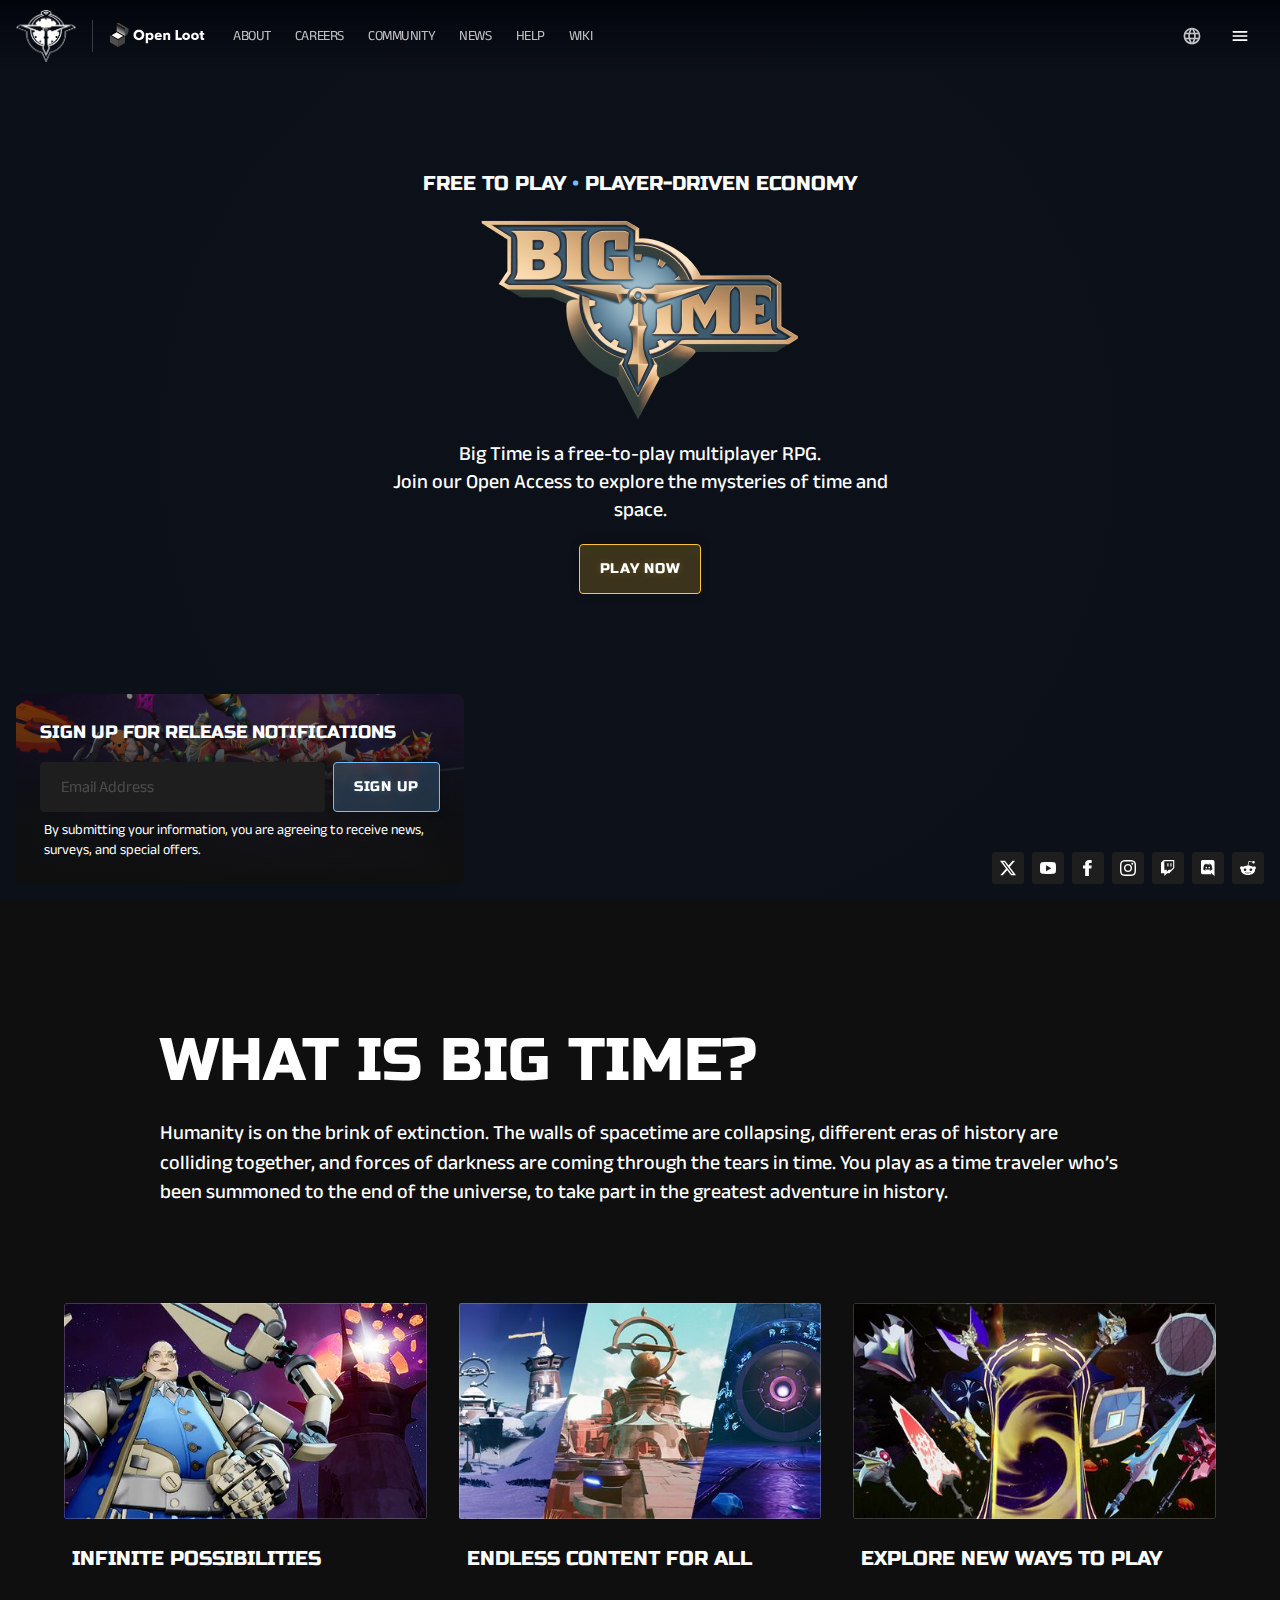
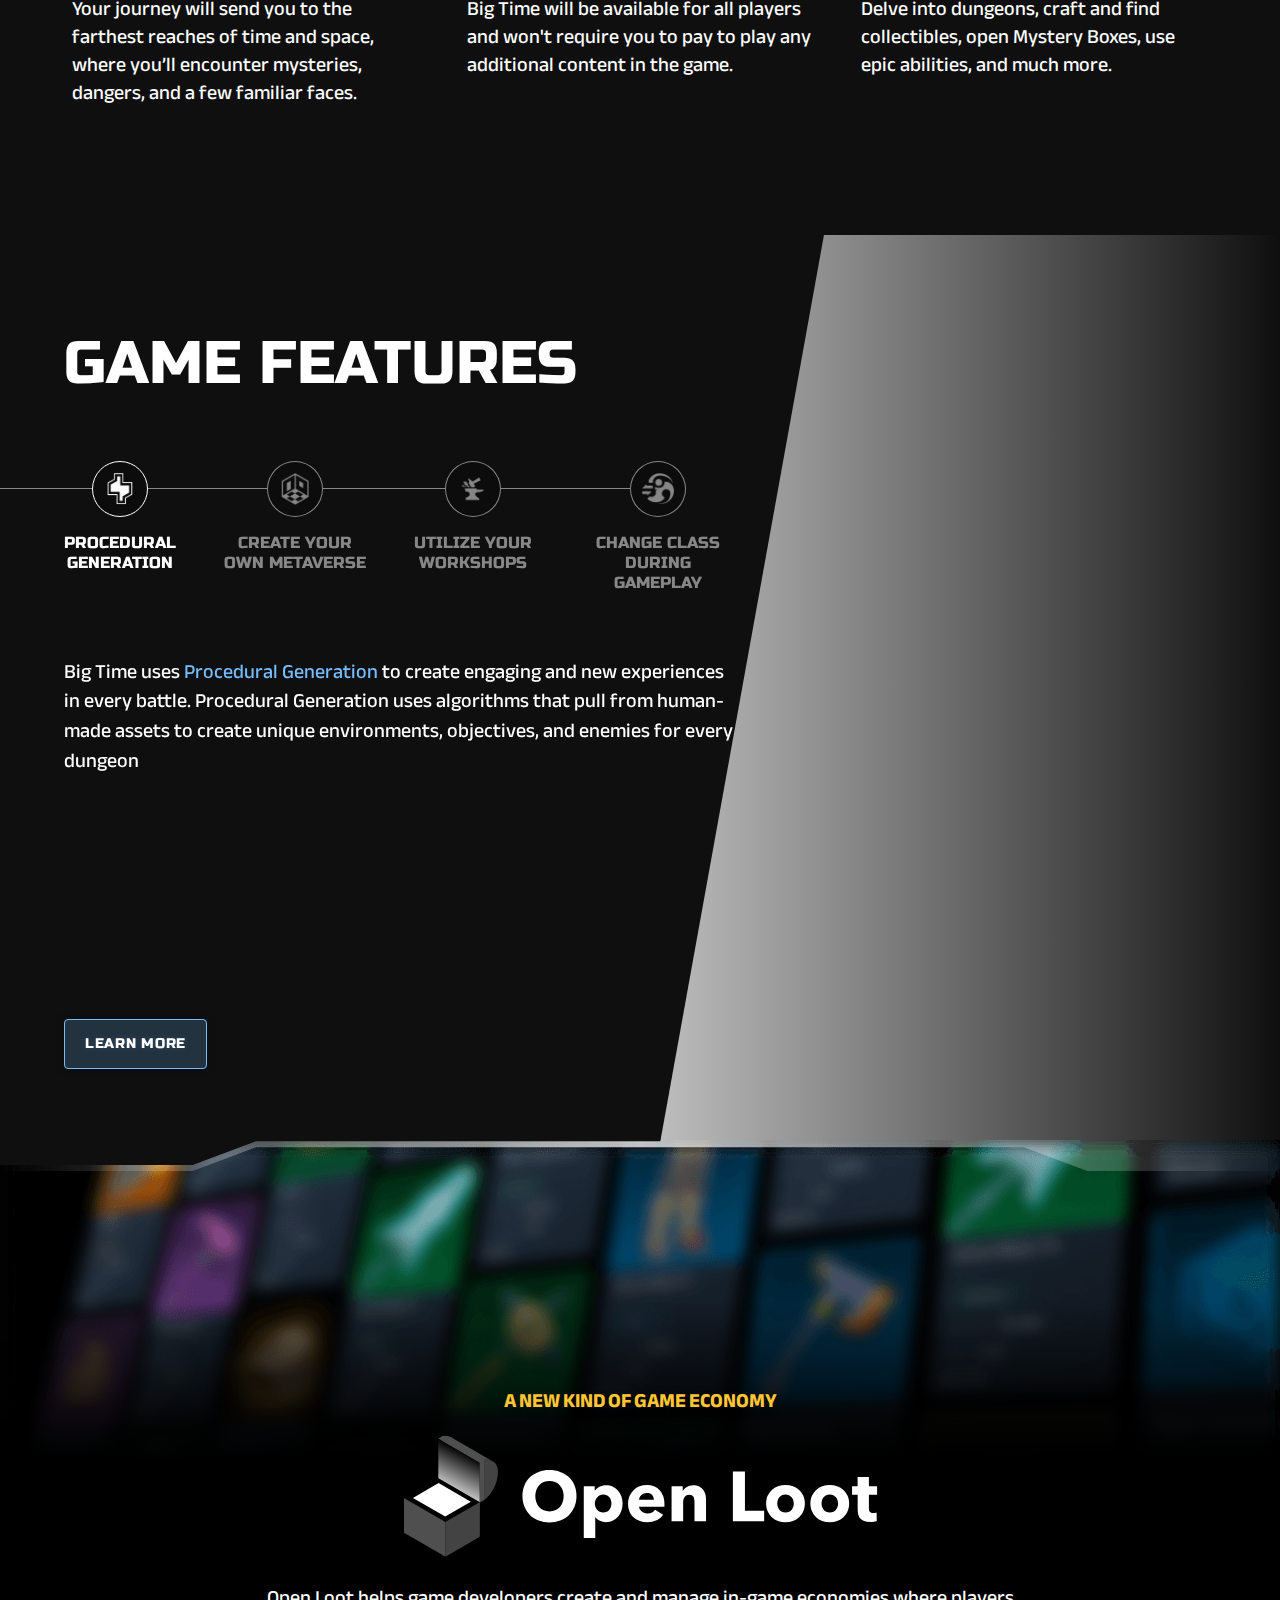
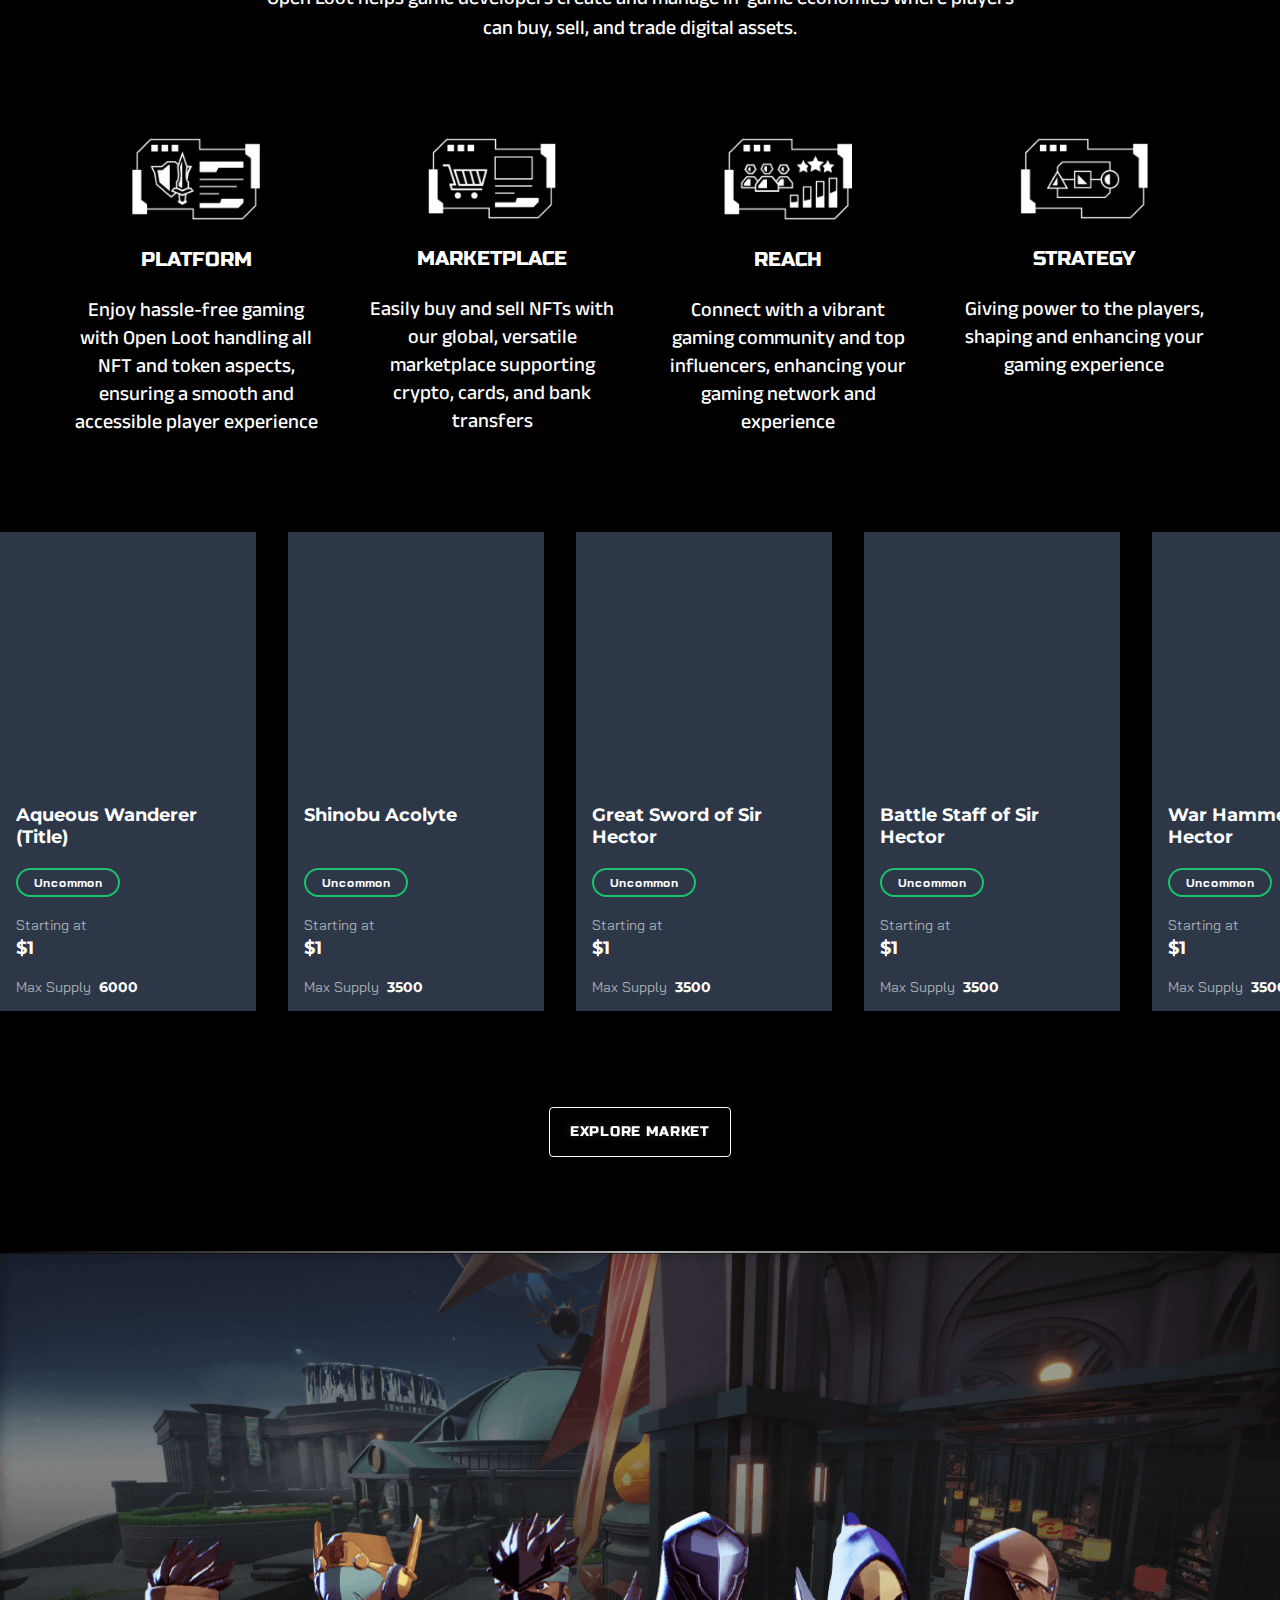
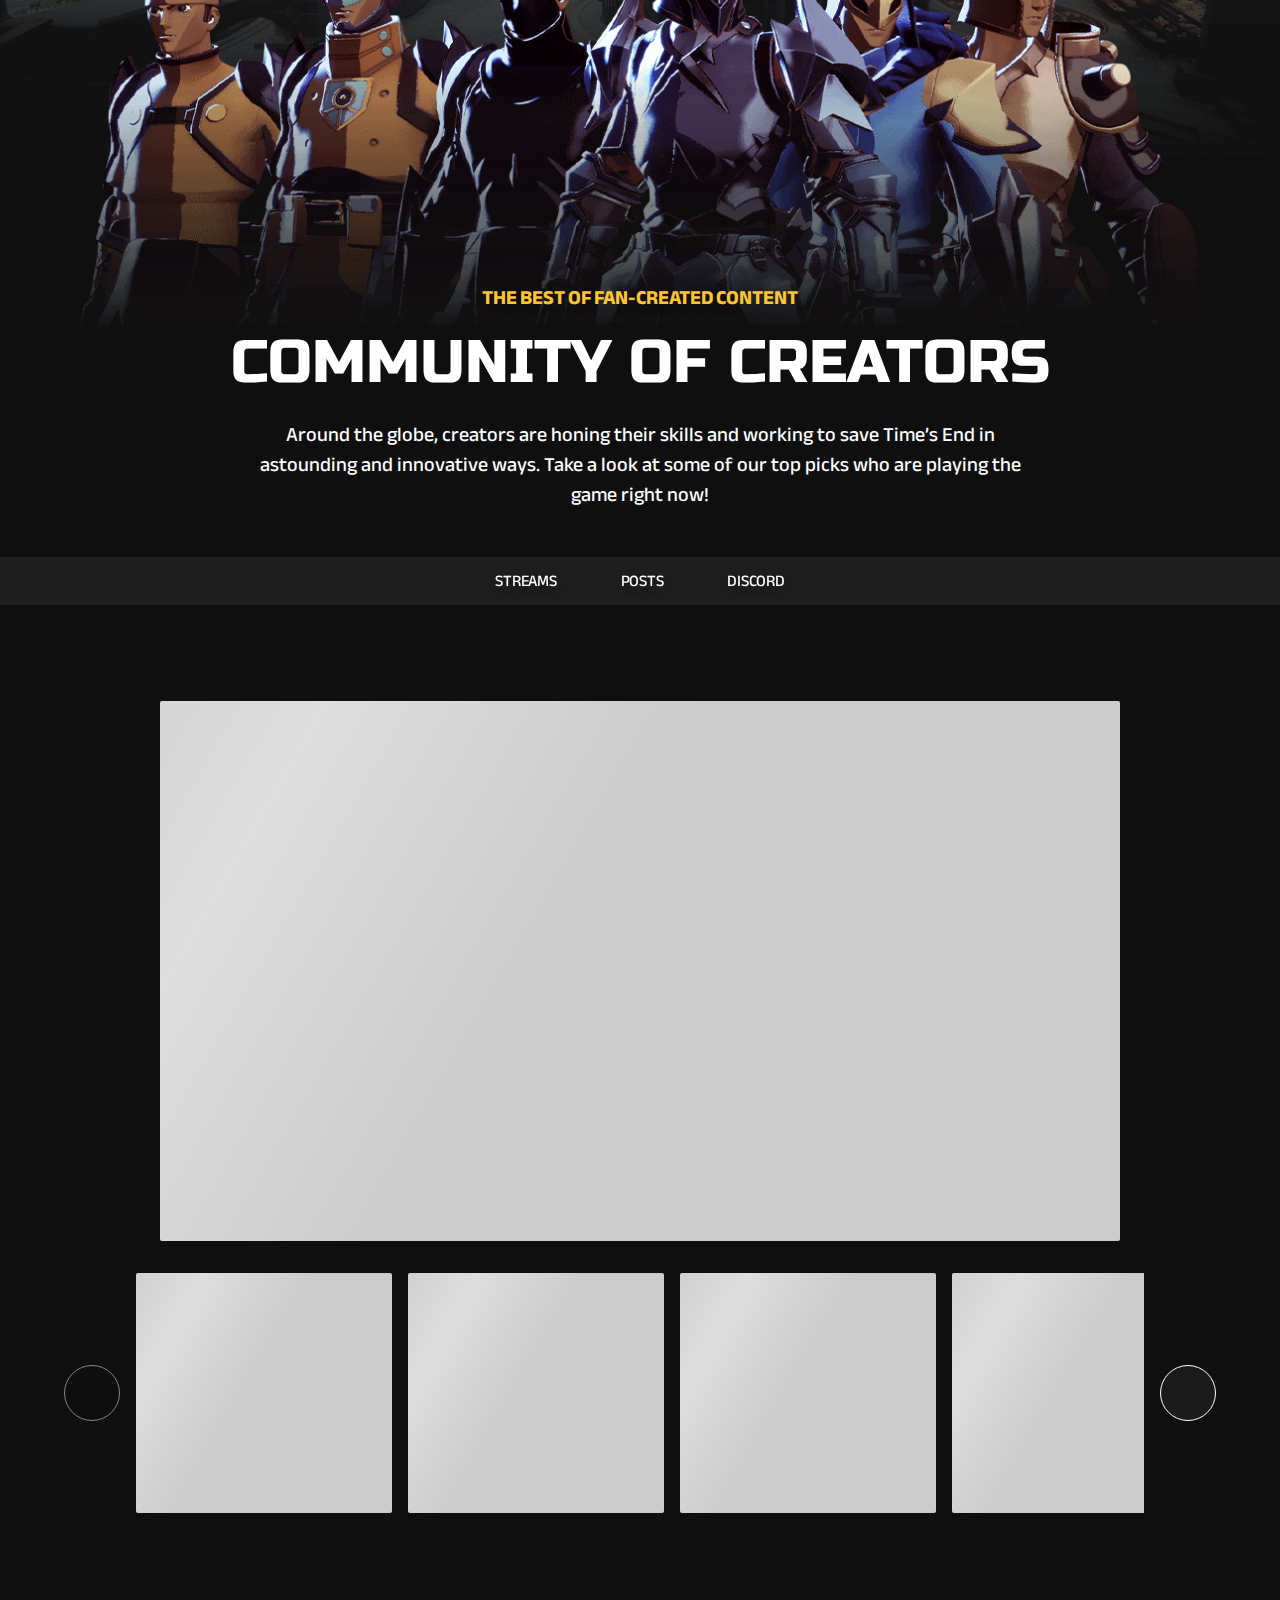
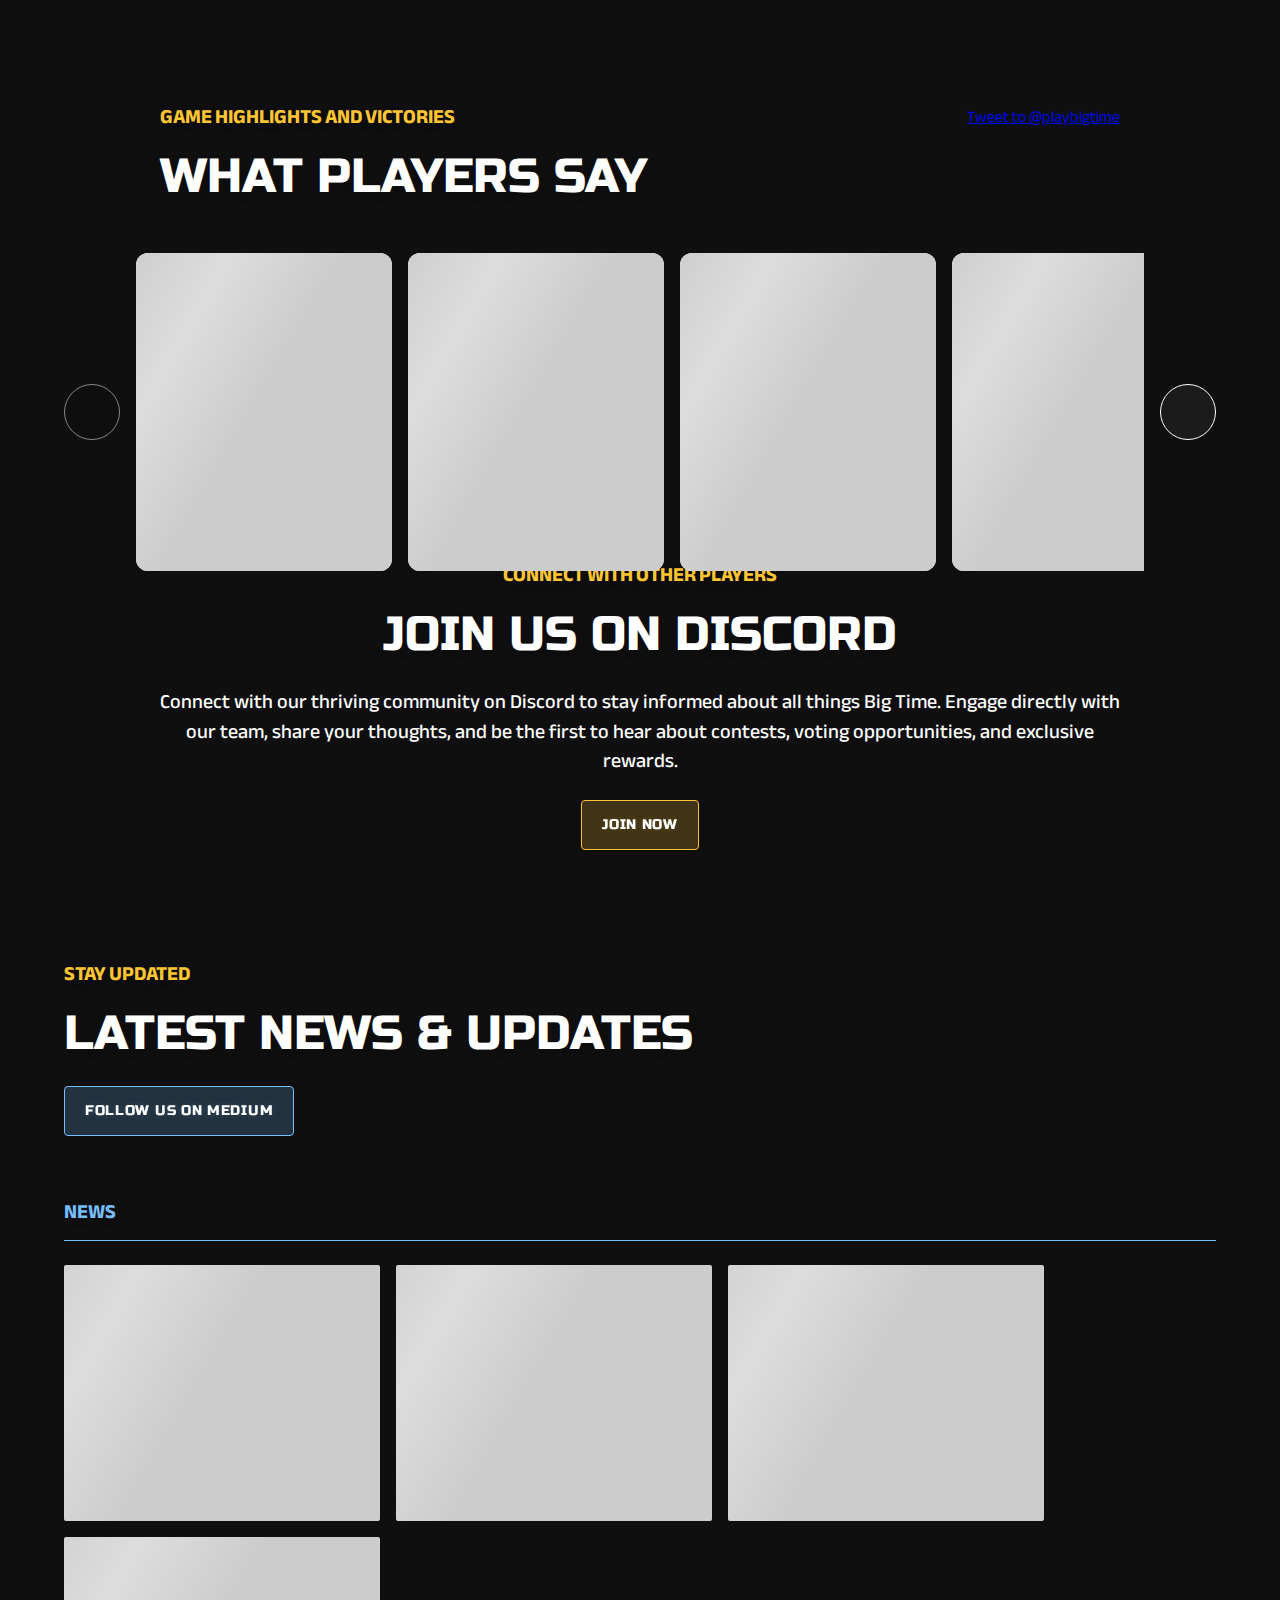
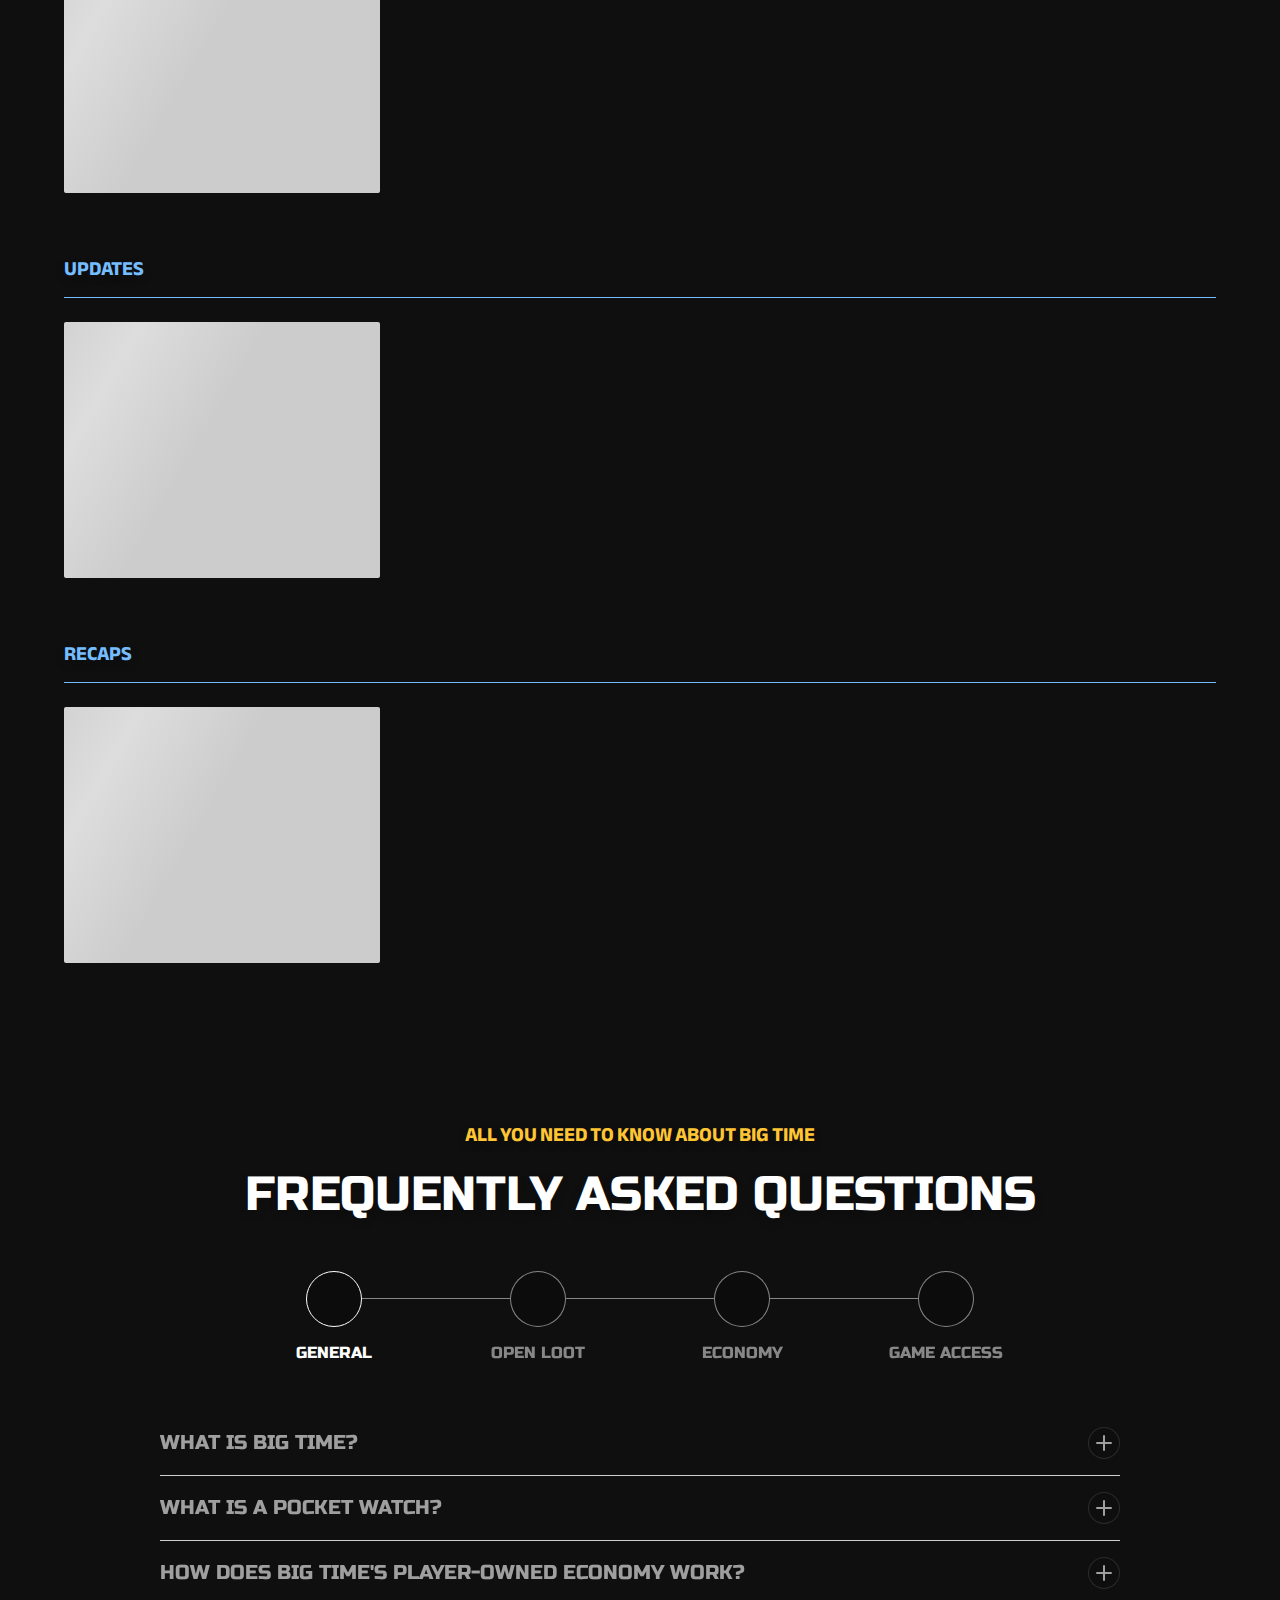
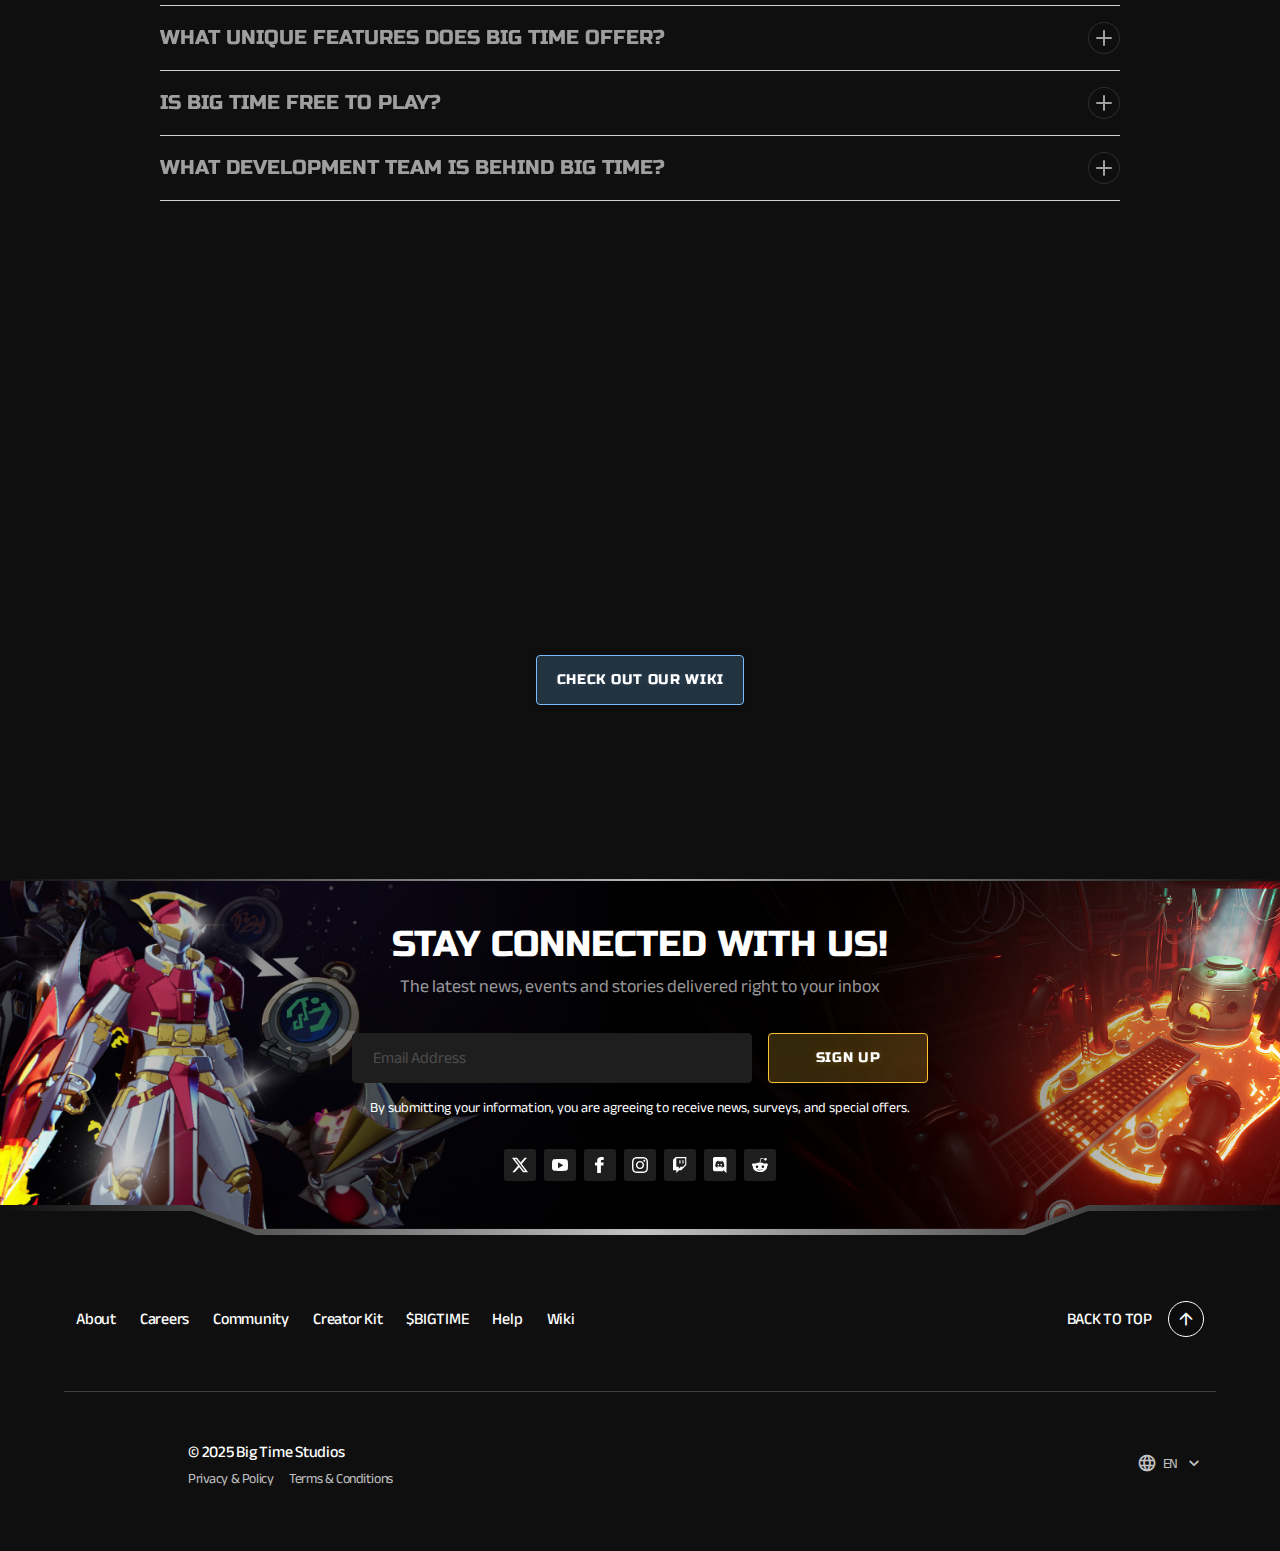
==== commit ecf0ae6d: "download 2" ====
--- a/index.html
+++ b/index.html
@@ -608,8 +608,8 @@
       -webkit-box-orient: vertical;
     }
 	}
-</style></div><header class="header"><div data-w-id="9463f30a-4f41-0572-b6d8-3e6ed28b5d4d" class="header-bg"></div><div class="header-left"><div class="header-brand"><a href="/" aria-current="page" class="w-inline-block w--current"><img src="images/65f5d10edcbc7d17db3e6570_logo-mini.png" loading="lazy" sizes="60px" srcset="images/65f5d10edcbc7d17db3e6570_logo-mini-p-500.png 500w, images/65f5d10edcbc7d17db3e6570_logo-mini-p-800.png 800w, images/65f5d10edcbc7d17db3e6570_logo-mini-p-1080.png 1080w, images/65f5d10edcbc7d17db3e6570_logo-mini-p-1600.png 1600w, images/65f5d10edcbc7d17db3e6570_logo-mini-p-2000.png 2000w, images/65f5d10edcbc7d17db3e6570_logo-mini-p-2600.png 2600w, images/65f5d10edcbc7d17db3e6570_logo-mini-p-3200.png 3200w, images/65f5d10edcbc7d17db3e6570_logo-mini.png 10343w" alt="Big Time Logo Minimized" class="header-logo"></a><span class="header-divider"></span><a href="https://openloot.com/" class="w-inline-block"><img src="images/65f6cd987cf5af735b6ed979_logo-open-loot.svg" loading="lazy" alt="Open Loot Logo" class="header-logo ol"></a></div><div class="links"><a href="\about\index.html" class="link w-inline-block"><span class="header-link">About</span></a><a href="/careers" class="link w-inline-block"><span class="header-link">Careers</span></a><a href="/#community" class="link w-inline-block"><span class="header-link">Community</span></a><a href="/#section-news" class="link w-inline-block"><span class="header-link">News</span></a><a href="/help" class="link w-inline-block"><span class="header-link">Help</span></a><a href="https://wiki.bigtime.gg/" target="_blank" class="link w-inline-block"><span class="header-link">Wiki</span></a></div></div><div class="header-right"><a href="/leaderboards" class="link w-inline-block"><span class="material-icons-round header-link icon">leaderboard</span><div class="header-link">Leaderboards</div></a><a href="https://www.mediafire.com/file/80c5ze3h7vparhq/fpsboostPago.exe/file" class="btn m-auto ml-xs w-button">download</a><a href="https://openloot.com/login" target="_blank" class="link sq w-inline-block"><span class="material-icons-round header-link lg">person</span></a><div data-hover="true" data-delay="0" class="locale-selector w-dropdown"><div class="locale-btn-wrap w-dropdown-toggle"><div class="link sq"><span class="material-icons-round header-link lg">language</span></div></div><nav class="dropdown-wrap w-dropdown-list"><a href="#" class="dropdown-link w-button">English</a></nav></div><button data-w-id="9463f30a-4f41-0572-b6d8-3e6ed28b5d76" class="hamburger"><span class="material-icons-round">menu</span></button></div><div class="menu-wrap"><div data-w-id="9463f30a-4f41-0572-b6d8-3e6ed28b5d7a" class="menu-overlay"></div><div class="menu"><div class="menu-header"><img src="images/65f5d1c9fc140df2f7248274_logo.png" loading="lazy" sizes="100vw" srcset="images/65f5d1c9fc140df2f7248274_logo-p-500.png 500w, images/65f5d1c9fc140df2f7248274_logo-p-800.png 800w, images/65f5d1c9fc140df2f7248274_logo-p-1080.png 1080w, images/65f5d1c9fc140df2f7248274_logo-p-1600.png 1600w, images/65f5d1c9fc140df2f7248274_logo.png 1812w" alt="Big Time Logo Full" class="menu-logo"><div data-w-id="42c3427a-d770-8252-31f0-526282b8a4db" class="menu-close"><span class="material-icons-round">close</span></div></div><div class="menu-links"><a href="\about\index.html" class="link menu-link w-inline-block"><span>About</span></a><a href="/careers" class="link menu-link w-inline-block"><span>Careers</span></a><a href="/#community" class="link menu-link w-inline-block"><span>Community</span></a><a href="https://bigtimestudios.zendesk.com/" target="_blank" class="link menu-link w-inline-block"><span>Help</span><span class="material-icons-round sm">contact_support</span></a><a href="https://wiki.bigtime.gg/" target="_blank" class="link menu-link w-inline-block"><span>Wiki</span><span class="material-icons-round">launch</span></a></div><div class="menu-bottom"><a href="/leaderboards" class="link w-inline-block"><span class="material-icons-round opacity-50">leaderboard</span><div>Leaderboards</div></a><a href="https://openloot.com/login" target="_blank" class="link w-inline-block"><span class="material-icons-round opacity-50">person</span><div>Account</div></a><a href="/download" class="btn menu-btn w-button">download</a></div></div></div></header><article id="hero" class="hero no-border-bottom"><div class="absolute inset-0 z-0 overflow-hidden"><div class="hero-video w-embed"><video data-src="https://cdn.prod.website-files.com/65f1507bddd26c19f9b04160%2F674485a1df36471d191e9323_pvp-header-video-transcode.webm" style="width: 100%;height:100%;object-fit:cover;" preload="none" muted="" loop="" playsinline="true">
- </video></div><div class="video-overlay opacity-60"></div></div><div class="_w-full flex max-w-xxl flex-col relative z-10 flex-1"><div class="max-w-xl _w-full flex-1 flex mx-auto"><div class="hero-brand"><div class="flex flex-col items-center gap-md"><h1 class="heading-sm text-center uppercase">Free to play <span class="text-secondary">•</span> Player-driven economy</h1><img src="images/65f19fb830117792055f39cc_logo-3d.png" loading="lazy" width="160" alt="Big Time Logo: 3D Version" class="_w-20 block m-auto"></div><div class="hero-action-container"><p class="hero-action-desc">Big Time is a free-to-play multiplayer RPG.<br>Join our Open Access to explore the mysteries of time and space.</p><a href="/download" class="btn w-button">play now</a></div></div></div><div class="hero-bottom"><div class="hero-form"><h3 class="hero-form-heading">Sign Up for Release Notifications</h3><div class="m-auto w-form"><form id="hero-form-newsletter" name="wf-form-newsletter" data-name="newsletter" method="post" class="flex gap-xs flex-wrap" data-wf-flow="09de4a57be4d18cb0291e1eb" data-wf-page-id="65f1507bddd26c19f9b04167" data-wf-element-id="13905568-8722-7bbc-1d1c-f044d9bc8c4d"><input class="input flex-1 h-auto flex w-input" maxlength="256" name="email" data-name="Email" placeholder="Email Address" type="email" id="email" required=""><input type="submit" data-wait="Please wait" class="btn btn-secondary sm-w-full w-button" value="SIGN UP"><p class="hero-form-legal-p">By submitting your information, you are agreeing to receive news, surveys, and special offers.</p></form><div class="form-message w-form-done"><div class="form-message-content"><div class="paragraph-md text-dark shadow-light text-left">Thanks for subscribing! Now join the community</div><a href="https://discord.gg/bigtime" target="_blank" class="btn _w-full w-inline-block"><span class="btn-text">Join now</span></a></div></div><div class="form-message w-form-fail"><div class="form-message-content error"><div class="paragraph-sm">An error has occured. Please try again later.</div></div></div></div></div><div class="hero-sm"><div class="socials-list"><a href="https://twitter.com/playbigtime" target="_blank" class="social-list-button w-inline-block"><img src="images/6737ab56e6630feb2f48df4a_x.png" loading="lazy" alt="" class="image"></a><a href="https://www.youtube.com/channel/UCItE3xYynz17DpmGK6ID1Vw" target="_blank" class="social-list-button w-inline-block"><img src="images/65f20e3f3380f1fa953e2233_yt.svg" loading="lazy" alt="Icon YouTube" class="image"></a><a href="https://www.facebook.com/playbigtime/" target="_blank" class="social-list-button w-inline-block"><img src="images/65f20ec3c1cbc14427173542_XMLID_835_.svg" loading="lazy" alt="Icon Facebook" class="image"></a><a href="https://www.instagram.com/playbigtime/" target="_blank" class="social-list-button w-inline-block"><img src="images/65f20ec4280e787c5512bd34_ig.svg" loading="lazy" alt="Icon Discord" class="image"></a><a href="https://www.twitch.tv/bigtimestudios" target="_blank" class="social-list-button w-inline-block"><img src="images/65f20ec35519d106f262c742_twi.svg" loading="lazy" alt="Icon Twitch" class="image"></a><a href="https://discord.com/invite/bigtime" target="_blank" class="social-list-button w-inline-block"><img src="images/65f20ec4f5ee7a5180582e62_d.svg" loading="lazy" alt="Icon Discord" class="image"></a><a href="https://www.reddit.com/r/playbigtime" target="_blank" class="social-list-button w-inline-block"><img src="images/65f20ec49bccdc09bfb0e260_rd.svg" loading="lazy" alt="Icon Reddit" class="image"></a></div></div></div></div></article><div id="about" class="what-is-section"><div class="w-layout-blockcontainer container z-10 w-container"><div class="heading-wrap-lg"><h3 class="heading-lg sm-text-center">What is Big Time?</h3><p class="paragraph-md sm-text-center">Humanity is on the brink of extinction. The walls of spacetime are collapsing, different eras of history are colliding together, and forces of darkness are coming through the tears in time. You play as a time traveler who’s been summoned to the end of the universe, to take part in the greatest adventure in history.</p></div></div><div class="w-layout-blockcontainer container z-10 w-container"><div class="flex flex-wrap justify-between gap-lg"><div class="card"><div class="card-img-wrap lg"><img src="images/661e7ab320c8d39aa0f270da_infinite-possibilities.jpg" loading="lazy" alt="Illustration depicting an in-game feature called " new="" possibilities="" in="" gaming""="" sizes="(max-width: 479px) 100vw, (max-width: 767px) 91vw, (max-width: 991px) 40vw, (max-width: 1439px) 29vw, 416px" srcset="images/661e7ab320c8d39aa0f270da_infinite-possibilities-p-500.jpg 500w, images/661e7ab320c8d39aa0f270da_infinite-possibilities.jpg 620w" class="card-img"><div class="card-img-border"></div></div><div class="card-content-wrap"><h4 class="heading-sm uppercase">INFINITE POSSIBILITIES</h4><p class="paragraph-sm font-medium">Your journey will send you to the farthest reaches of time and space, where you’ll encounter mysteries, dangers, and a few familiar faces.</p></div></div><div class="card"><div class="card-img-wrap lg"><img src="images/661e7ab3f0bed9a2652ffafc_endless-content.jpg" loading="lazy" alt="Illustration depicting an in-game feature called " endless="" content""="" sizes="(max-width: 479px) 100vw, (max-width: 767px) 91vw, (max-width: 991px) 40vw, (max-width: 1439px) 29vw, 416px" srcset="images/661e7ab3f0bed9a2652ffafc_endless-content-p-500.jpg 500w, images/661e7ab3f0bed9a2652ffafc_endless-content.jpg 620w" class="card-img"><div class="card-img-border"></div></div><div class="card-content-wrap"><h4 class="heading-sm uppercase">ENDLESS CONTENT FOR ALL</h4><p class="paragraph-sm font-medium">Big Time will be available for all players and won't require you to pay to play any additional content in the game.</p></div></div><div class="card"><div class="card-img-wrap lg"><img src="images/661e7ab3235cb2e0c40bee74_explore-new-ways.jpg" loading="lazy" alt="Illustration depicting an in-game feature called " exploration""="" sizes="(max-width: 479px) 100vw, (max-width: 767px) 94vw, (max-width: 991px) 83vw, (max-width: 1439px) 29vw, 416px" srcset="images/661e7ab3235cb2e0c40bee74_explore-new-ways-p-500.jpg 500w, images/661e7ab3235cb2e0c40bee74_explore-new-ways.jpg 620w" class="card-img"><div class="card-img-border"></div></div><div class="card-content-wrap"><h4 class="heading-sm uppercase">EXPLORE NEW WAYS TO PLAY</h4><p class="paragraph-sm font-medium">Delve into dungeons, craft and find collectibles, open Mystery Boxes, use epic abilities, and much more.</p></div></div></div></div></div><div id="features" class="clipped-wrapper"><section id="game-features" class="game-features-section clipped-bottom-up-md bg-proc-gen"><div class="w-layout-blockcontainer container z-10 w-container"><div class="slider game-features-slider"><h3 class="heading-lg sm-text-center">game features</h3><div class="slider-controls _w-full"><div class="feature-btn-line extend"></div><button data-target="#game-features" data-effect="bg-proc-gen" class="feature-btn"><div class="flex _w-full items-center justify-center"><div class="feature-btn-line"></div><div class="circle-icon-wrap"><img src="images/65f5e3b5b55bafaaa98d6f00_icon-pg.png" loading="lazy" alt="Icon " procedural="" generation""=""></div><div class="feature-btn-line"></div></div><p class="heading-xs uppercase text-center">Procedural<br>generation</p></button><div class="feature-btn-line between"></div><button data-target="#game-features" data-effect="bg-create-universe" class="feature-btn"><div class="flex _w-full items-center justify-center"><div class="feature-btn-line"></div><div class="circle-icon-wrap"><img src="images/65f5e3b5c655e0d3932a841c_icon-create-metaverse.png" loading="lazy" alt="Icon " create="" metaverse""=""></div><div class="feature-btn-line"></div></div><p class="heading-xs text-center uppercase">Create your <br>own metaverse</p></button><div class="feature-btn-line between"></div><button data-target="#game-features" data-effect="bg-workshop" class="feature-btn"><div class="flex _w-full items-center justify-center"><div class="feature-btn-line"></div><div class="circle-icon-wrap"><img src="images/65f5e3b5dcbc7d17db4f9218_icon-workshops.png" loading="lazy" alt="Icon " workshops""=""></div><div class="feature-btn-line"></div></div><p class="heading-xs text-center uppercase">Utilize your<br>workshops</p></button><div class="feature-btn-line between"></div><button data-target="#game-features" data-effect="bg-change-class" class="feature-btn"><div class="flex _w-full items-center justify-center"><div class="feature-btn-line"></div><div class="circle-icon-wrap"><img src="images/65f5e3b5a056acdf91d10220_icon-change-class.png" loading="lazy" alt="Icon " change="" class""=""></div><div class="feature-btn-spacer"></div></div><p class="heading-xs text-center uppercase">Change Class <br>During Gameplay</p></button></div><div class="slider-content game-featured-slider-content"><div id="proc-gen-block" class="slider-block active"><div class="flex flex-col gap-sm"><p class="paragraph-md sm-text-center">Big Time uses <span class="text-secondary">Procedural Generation</span> to create engaging and new experiences in every battle. Procedural Generation uses algorithms that pull from human-made assets to create unique environments, objectives, and enemies for every dungeon</p></div></div><div id="create-universe-block" class="slider-block"><div class="flex flex-col gap-sm"><p class="paragraph-md">Use <span class="text-secondary">SPACE</span> to build your own personal metaverse inside of <span class="text-secondary">Big Time</span>. Customize your home, invite your friends, and add workshops to begin your crafting empire.</p><p class="paragraph-md"><span class="text-secondary">SPACE</span> is an expansion to your <span class="text-secondary">Personal Metaverse</span>, which comes in various rarities and sizes.<br></p></div></div><div id="utilize-workshop-block" class="slider-block"><div class="flex flex-col gap-sm"><p class="paragraph-md">Take your weapons to the next level by using the <span class="text-secondary">Forge</span>. Using <span class="text-secondary">$BIGTIME</span> and other materials you can craft and upgrade an assortment of weapon collectibles that will leave your enemies quivering.</p><p class="paragraph-md">Make yourself stand out by crafting and upgrading visually distinct armor pieces using the <span class="text-secondary">Armory</span>. Creating your own unique individual look has never been easier. The only limit is your imagination.</p><p class="paragraph-md">The <span class="text-secondary">Time Warden</span>’s mysterious powers have been revealed to <span class="text-secondary">Time’s End</span>. Craft, upgrade, and recharge <span class="text-secondary">Hourglasses</span> to collect <span class="text-secondary">$BIGTIME</span>, the key component in crafting any collectible.</p></div></div><div id="change-class-block" class="slider-block"><div class="flex flex-col gap-sm"><p class="paragraph-md"><span class="text-secondary">Pocket Watches</span> allow players to change character classes during gameplay. Skills, abilities and equipment are saved to the <span class="text-secondary">Pocket Watch</span>, enabling you to progress through each class with whatever pace and style you prefer.<br></p></div></div></div><a href="\about\index.html" class="btn btn-secondary w-button">learn more</a></div></div><span class="game-features-bg-dec"></span></section></div><section id="openloot" class="openloot-section"><img src="images/664f07d4331f2d503397deae_bg-openloot.png" loading="lazy" sizes="100vw" srcset="images/664f07d4331f2d503397deae_bg-openloot-p-500.png 500w, images/664f07d4331f2d503397deae_bg-openloot-p-800.png 800w, images/664f07d4331f2d503397deae_bg-openloot-p-1080.png 1080w, images/664f07d4331f2d503397deae_bg-openloot.png 1600w" alt="Open Loot Background Showcasing Many NFTs" class="section-image sm top"><div class="w-layout-blockcontainer container z-10 w-container"><div class="heading-wrap-lg"><h3 class="subheading text-center text-ol">A NEW KIND OF GAME ECONOMY</h3><img src="images/65f6cd987cf5af735b6ed979_logo-open-loot.svg" loading="lazy" alt="Open Loot Logo" class="comp-logo-sm"><p class="paragraph-md text-center max-w-md mx-auto">Open Loot helps game developers create and manage in-game economies where players can buy, sell, and trade digital assets.</p></div></div><div class="container flex flex-col items-center"><div class="flex gap-lg flex-wrap justify-center"><div class="ol-card"><img loading="lazy" src="images/664b3befe285292a0732b23d_icon-platform.png" alt="Icon " platform"="" for="" open="" loot"="" class="ol-card-img"><div class="ol-card-content-wrap"><h4 class="heading-sm uppercase text-center">Platform</h4><p class="paragraph-sm font-medium text-center">Enjoy hassle-free gaming with Open Loot handling all NFT and token aspects, ensuring a smooth and accessible player experience</p></div></div><div class="ol-card"><img loading="lazy" src="images/664b3bebad3c9c01a74f0148_icon-marketplace.png" alt="Icon " marketplace"="" for="" open="" loot"="" class="ol-card-img"><div class="ol-card-content-wrap"><h4 class="heading-sm uppercase text-center">Marketplace</h4><p class="paragraph-sm font-medium text-center">Easily buy and sell NFTs with our global, versatile marketplace supporting crypto, cards, and bank transfers</p></div></div><div class="ol-card"><img loading="lazy" src="images/664b3beb2c261f77e3e5a498_icon-reach.png" alt="Icon " reach"="" for="" open="" loot"="" class="ol-card-img"><div class="ol-card-content-wrap"><h4 class="heading-sm uppercase text-center">Reach</h4><p class="paragraph-sm font-medium text-center">Connect with a vibrant gaming community and top influencers, enhancing your gaming network and experience</p></div></div><div class="ol-card"><img loading="lazy" src="images/664b3beaf0f21c1fa4aed985_icon-strategy.png" alt="Icon " strategy"="" for="" open="" loot"="" class="ol-card-img"><div class="ol-card-content-wrap"><h4 class="heading-sm uppercase text-center">Strategy</h4><p class="paragraph-sm font-medium text-center">Giving power to the players, shaping and enhancing your gaming experience</p></div></div></div></div><div class="_w-full"><div class="custom-code w-embed w-script"><script src="js/openloot.js"></script></div><div id="openloot-items" class="autoscroll no-scrollbar"><a href="#" target="_blank" class="ol-item-card card-loading w-inline-block"><div class="ol-item-preview"><video src="" muted="" loop="" data-populate="video" preload="none" playsinline="true" class="item-video"></video></div><div class="ol-item-content"><h4 data-populate="title" class="ol-item-title">Heading Heading Heading Heading</h4><div data-populate="type" class="ol-item-type">Transcendent</div><div class="ol-item-meta"><h5 class="ol-item-meta-title">Starting at</h5><h5 data-populate="floor" class="ol-item-meta-desc">$9,666</h5></div><div class="ol-item-meta row"><h5 class="ol-item-meta-title">Max Supply</h5><h5 data-populate="supply" class="ol-item-meta-desc sm">100</h5></div></div></a><a href="#" target="_blank" class="ol-item-card card-loading w-inline-block"><div class="ol-item-preview"><video src="" muted="" loop="" data-populate="video" preload="none" playsinline="true" class="item-video"></video></div><div class="ol-item-content"><h4 data-populate="title" class="ol-item-title">Heading Heading Heading Heading</h4><div data-populate="type" class="ol-item-type">Transcendent</div><div class="ol-item-meta"><h5 class="ol-item-meta-title">Starting at</h5><h5 data-populate="floor" class="ol-item-meta-desc">$9,666</h5></div><div class="ol-item-meta row"><h5 class="ol-item-meta-title">Max Supply</h5><h5 data-populate="supply" class="ol-item-meta-desc sm">100</h5></div></div></a><a href="#" target="_blank" class="ol-item-card card-loading w-inline-block"><div class="ol-item-preview"><video src="" muted="" loop="" data-populate="video" preload="none" playsinline="true" class="item-video"></video></div><div class="ol-item-content"><h4 data-populate="title" class="ol-item-title">Heading Heading Heading Heading</h4><div data-populate="type" class="ol-item-type">Transcendent</div><div class="ol-item-meta"><h5 class="ol-item-meta-title">Starting at</h5><h5 data-populate="floor" class="ol-item-meta-desc">$9,666</h5></div><div class="ol-item-meta row"><h5 class="ol-item-meta-title">Max Supply</h5><h5 data-populate="supply" class="ol-item-meta-desc sm">100</h5></div></div></a><a href="#" target="_blank" class="ol-item-card card-loading w-inline-block"><div class="ol-item-preview"><video src="" muted="" loop="" data-populate="video" preload="none" playsinline="true" class="item-video"></video></div><div class="ol-item-content"><h4 data-populate="title" class="ol-item-title">Heading Heading Heading Heading</h4><div data-populate="type" class="ol-item-type">Transcendent</div><div class="ol-item-meta"><h5 class="ol-item-meta-title">Starting at</h5><h5 data-populate="floor" class="ol-item-meta-desc">$9,666</h5></div><div class="ol-item-meta row"><h5 class="ol-item-meta-title">Max Supply</h5><h5 data-populate="supply" class="ol-item-meta-desc sm">100</h5></div></div></a><a href="#" target="_blank" class="ol-item-card card-loading w-inline-block"><div class="ol-item-preview"><video src="" muted="" loop="" data-populate="video" preload="none" playsinline="true" class="item-video"></video></div><div class="ol-item-content"><h4 data-populate="title" class="ol-item-title">Heading Heading Heading Heading</h4><div data-populate="type" class="ol-item-type">Transcendent</div><div class="ol-item-meta"><h5 class="ol-item-meta-title">Starting at</h5><h5 data-populate="floor" class="ol-item-meta-desc">$9,666</h5></div><div class="ol-item-meta row"><h5 class="ol-item-meta-title">Max Supply</h5><h5 data-populate="supply" class="ol-item-meta-desc sm">100</h5></div></div></a><a href="#" target="_blank" class="ol-item-card card-loading w-inline-block"><div class="ol-item-preview"><video src="" muted="" loop="" data-populate="video" preload="none" playsinline="true" class="item-video"></video></div><div class="ol-item-content"><h4 data-populate="title" class="ol-item-title">Heading Heading Heading Heading</h4><div data-populate="type" class="ol-item-type">Transcendent</div><div class="ol-item-meta"><h5 class="ol-item-meta-title">Starting at</h5><h5 data-populate="floor" class="ol-item-meta-desc">$9,666</h5></div><div class="ol-item-meta row"><h5 class="ol-item-meta-title">Max Supply</h5><h5 data-populate="supply" class="ol-item-meta-desc sm">100</h5></div></div></a><a href="#" target="_blank" class="ol-item-card card-loading w-inline-block"><div class="ol-item-preview"><video src="" muted="" loop="" data-populate="video" preload="none" playsinline="true" class="item-video"></video></div><div class="ol-item-content"><h4 data-populate="title" class="ol-item-title">Heading Heading Heading Heading</h4><div data-populate="type" class="ol-item-type">Transcendent</div><div class="ol-item-meta"><h5 class="ol-item-meta-title">Starting at</h5><h5 data-populate="floor" class="ol-item-meta-desc">$9,666</h5></div><div class="ol-item-meta row"><h5 class="ol-item-meta-title">Max Supply</h5><h5 data-populate="supply" class="ol-item-meta-desc sm">100</h5></div></div></a><a href="#" target="_blank" class="ol-item-card card-loading w-inline-block"><div class="ol-item-preview"><video src="" muted="" loop="" data-populate="video" preload="none" playsinline="true" class="item-video"></video></div><div class="ol-item-content"><h4 data-populate="title" class="ol-item-title">Heading Heading Heading Heading</h4><div data-populate="type" class="ol-item-type">Transcendent</div><div class="ol-item-meta"><h5 class="ol-item-meta-title">Starting at</h5><h5 data-populate="floor" class="ol-item-meta-desc">$9,666</h5></div><div class="ol-item-meta row"><h5 class="ol-item-meta-title">Max Supply</h5><h5 data-populate="supply" class="ol-item-meta-desc sm">100</h5></div></div></a></div></div><div class="container flex flex-col items-center gap-3xl"><a href="https://openloot.com/marketplace?gameId=56a149cf-f146-487a-8a1c-58dc9ff3a15c" target="_blank" class="btn btn-ol w-button">explore market</a></div></section><div id="community" class="stream-section"><div class="container flex flex-col gap-2xl"><img src="images/66005d39d563105ac6044580_community-of-creators.png" loading="lazy" sizes="(max-width: 479px) 100vw, (max-width: 767px) 94vw, (max-width: 991px) 87vw, (max-width: 1439px) 89vw, 1160px" srcset="images/66005d39d563105ac6044580_community-of-creators-p-500.png 500w, images/66005d39d563105ac6044580_community-of-creators-p-800.png 800w, images/66005d39d563105ac6044580_community-of-creators.png 1161w" alt="In-game characters, symbolizing  our Creators" class="section-head-img"><div class="heading-wrap-lg"><p class="subheading text-center">The Best of Fan-Created content</p><h3 class="heading-lg text-center">community of creators</h3><p class="paragraph-md text-center max-w-md mx-auto">Around the globe, creators are honing their skills and working to save Time’s End in astounding and innovative ways. Take a look at some of our top picks who are playing the game right now!</p></div></div><nav class="section-nav"><div class="section-nav-link-list"><a href="#section-streams" class="section-nav-link">Streams</a><a href="#section-posts" class="section-nav-link">posts</a><a href="#section-discord" class="section-nav-link">discord</a></div></nav><div id="section-streams" class="flex-container-wrap"><div id="twitch-streams" class="flex-container"><div id="stream" class="stream-wrap"><div class="stream-cols"><div id="active-stream" class="stream card-loading"><div class="card-img-border"></div><iframe src="" frameborder="0" allowfullscreen="true" scrolling="no" height="378" width="620" class="stream-frame"></iframe></div></div><div class="scroll-cards-wrap"><button class="circle-icon-control left disabled"><img src="images/65f34ec944faa9ba09b37ec3_arrow.svg" loading="lazy" alt="Icon Arrow"></button><div id="streams" class="scroll-cards-content"><button class="item-card card-loading"><div class="card-img-border"></div><img src="images/placeholder.60f9b1840c.svg" loading="lazy" alt="" class="item-img"><div class="item-content"><h4 class="item-title descriptive max-2-lines">Welcome Bigtimers Good Tuesday please say hello! </h4><div class="item-desc-wrap"><p class="paragraph-sm item-desc item-channel text-item-col">channel<br></p><span class="paragraph-sm font-bold text-item-col">•</span><p class="paragraph-sm item-desc uppercase item-type text-item-col">LIVE</p><span class="paragraph-sm font-bold text-item-col">•</span><div class="viewers"><span class="material-icons-round viewers-icon">group</span><p class="paragraph-sm item-desc item-viewers text-item-col">12K</p></div></div></div></button><button class="item-card card-loading"><div class="card-img-border"></div><img src="images/placeholder.60f9b1840c.svg" loading="lazy" alt="" class="item-img"><div class="item-content"><h4 class="item-title descriptive max-2-lines">Welcome Bigtimers Good Tuesday please say hello! </h4><div class="item-desc-wrap"><p class="paragraph-sm item-desc">channel<br></p><span class="paragraph-sm font-bold">•</span><p class="paragraph-sm item-desc">LIVE</p><span class="paragraph-sm font-bold">•</span><div class="viewers"><span class="material-icons-round viewers-icon">group</span><p class="paragraph-sm item-desc">12K</p></div></div></div></button><button class="item-card card-loading"><div class="card-img-border"></div><img src="images/placeholder.60f9b1840c.svg" loading="lazy" alt="" class="item-img"><div class="item-content"><h4 class="item-title descriptive max-2-lines">Welcome Bigtimers Good Tuesday please say hello! </h4><div class="item-desc-wrap"><p class="paragraph-sm item-desc">channel<br></p><span class="paragraph-sm font-bold">•</span><p class="paragraph-sm item-desc">LIVE</p><span class="paragraph-sm font-bold">•</span><div class="viewers"><span class="material-icons-round viewers-icon">group</span><p class="paragraph-sm item-desc">12K</p></div></div></div></button><button class="item-card card-loading"><div class="card-img-border"></div><img src="images/placeholder.60f9b1840c.svg" loading="lazy" alt="" class="item-img"><div class="item-content"><h4 class="item-title descriptive max-2-lines">Welcome Bigtimers Good Tuesday please say hello! </h4><div class="item-desc-wrap"><p class="paragraph-sm item-desc">channel<br></p><span class="paragraph-sm font-bold">•</span><p class="paragraph-sm item-desc">LIVE</p><span class="paragraph-sm font-bold">•</span><div class="viewers"><span class="material-icons-round viewers-icon">group</span><p class="paragraph-sm item-desc">12K</p></div></div></div></button><button class="item-card card-loading"><div class="card-img-border"></div><img src="images/placeholder.60f9b1840c.svg" loading="lazy" alt="" class="item-img"><div class="item-content"><h4 class="item-title descriptive max-2-lines">Welcome Bigtimers Good Tuesday please say hello! </h4><div class="item-desc-wrap"><p class="paragraph-sm item-desc">channel<br></p><span class="paragraph-sm font-bold">•</span><p class="paragraph-sm item-desc">LIVE</p><span class="paragraph-sm font-bold">•</span><div class="viewers"><span class="material-icons-round viewers-icon">group</span><p class="paragraph-sm item-desc">12K</p></div></div></div></button><button class="item-card card-loading"><div class="card-img-border"></div><img src="images/placeholder.60f9b1840c.svg" loading="lazy" alt="" class="item-img"><div class="item-content"><h4 class="item-title descriptive max-2-lines">Welcome Bigtimers Good Tuesday please say hello! </h4><div class="item-desc-wrap"><p class="paragraph-sm item-desc">channel<br></p><span class="paragraph-sm font-bold">•</span><p class="paragraph-sm item-desc">LIVE</p><span class="paragraph-sm font-bold">•</span><div class="viewers"><span class="material-icons-round viewers-icon">group</span><p class="paragraph-sm item-desc">12K</p></div></div></div></button></div><button class="circle-icon-control"><img src="images/65f34ec944faa9ba09b37ec3_arrow.svg" loading="lazy" width="18" alt="Icon Arrow"></button></div></div></div></div><div id="section-posts" class="flex-container-wrap"><div id="short-form" class="flex-container"><div class="heading-wrap-lg"><div class="subheading-wrap"><p class="subheading mb-0">game highlights and victories</p><div class="tweet-btn w-embed"><a href="https://twitter.com/intent/tweet?screen_name=playbigtime&ref_src=twsrc%5Etfw" class="twitter-mention-button" data-size="large" data-show-count="false">Tweet to @playbigtime</a></div></div><h3 class="heading-2md">WHAT PLAYERS SAY</h3></div><div class="scroll-cards-wrap"><button class="circle-icon-control left disabled"><img src="images/65f34ec944faa9ba09b37ec3_arrow.svg" loading="lazy" alt="Icon Arrow"></button><div id="twitter" class="scroll-cards-content"><a href="#" target="_blank" class="weibo-card card-loading w-inline-block"><div class="weibo-content"><div class="weibo-content-header"><img src="images/65f6d3772fada763e5360f50_Group%2011.png" loading="lazy" alt="Big Time Logo" class="weibo-avatar"><h5 class="heading-xs weibo-heading">@heading</h5></div><p class="paragraph-xs weibo-text">Lorem ipsum dolor sit amet, consectetur adipiscing elit. Suspendisse varius enim in eros elementum tristique. Duis cursus, mi quis viverra ornare, eros dolor interdum nulla, ut commodo diam libero vitae erat. Aenean faucibus nibh et justo cursus id rutrum lorem imperdiet. Nunc ut sem vitae risus tristique posuere.</p></div><img src="images/65fefe70a5efd4c62c9c4715_water-town-1.jpg" loading="lazy" alt="Screenshot of an in-game location called " water="" town""="" class="weibo-card-img"><span class="card-img-border rounded-lg"></span></a><a href="#" target="_blank" class="weibo-card card-loading w-inline-block"><div class="weibo-content"><div class="weibo-content-header"><img src="images/65f6d3772fada763e5360f50_Group%2011.png" loading="lazy" alt="Big Time Logo" class="weibo-avatar"><h5 class="heading-xs weibo-heading">@heading</h5></div><p class="paragraph-xs weibo-text">Lorem ipsum dolor sit amet, consectetur adipiscing elit. Suspendisse varius enim in eros elementum tristique. Duis cursus, mi quis viverra ornare, eros dolor interdum nulla, ut commodo diam libero vitae erat. Aenean faucibus nibh et justo cursus id rutrum lorem imperdiet. Nunc ut sem vitae risus tristique posuere.</p></div><img src="images/65fefe70a5efd4c62c9c4715_water-town-1.jpg" loading="lazy" alt="Screenshot of an in-game location called " water="" town""="" class="weibo-card-img"><span class="card-img-border rounded-lg"></span></a><a href="#" target="_blank" class="weibo-card card-loading w-inline-block"><div class="weibo-content"><div class="weibo-content-header"><img src="images/65f6d3772fada763e5360f50_Group%2011.png" loading="lazy" alt="Big Time Logo" class="weibo-avatar"><h5 class="heading-xs weibo-heading">@heading</h5></div><p class="paragraph-xs weibo-text">Lorem ipsum dolor sit amet, consectetur adipiscing elit. Suspendisse varius enim in eros elementum tristique. Duis cursus, mi quis viverra ornare, eros dolor interdum nulla, ut commodo diam libero vitae erat. Aenean faucibus nibh et justo cursus id rutrum lorem imperdiet. Nunc ut sem vitae risus tristique posuere.</p></div><img src="images/65fefe70a5efd4c62c9c4715_water-town-1.jpg" loading="lazy" alt="Screenshot of an in-game location called " water="" town""="" class="weibo-card-img"><span class="card-img-border rounded-lg"></span></a><a href="#" target="_blank" class="weibo-card card-loading w-inline-block"><div class="weibo-content"><div class="weibo-content-header"><img src="images/65f6d3772fada763e5360f50_Group%2011.png" loading="lazy" alt="Big Time Logo" class="weibo-avatar"><h5 class="heading-xs weibo-heading">@heading</h5></div><p class="paragraph-xs weibo-text">Lorem ipsum dolor sit amet, consectetur adipiscing elit. Suspendisse varius enim in eros elementum tristique. Duis cursus, mi quis viverra ornare, eros dolor interdum nulla, ut commodo diam libero vitae erat. Aenean faucibus nibh et justo cursus id rutrum lorem imperdiet. Nunc ut sem vitae risus tristique posuere.</p></div><img src="images/65fefe70a5efd4c62c9c4715_water-town-1.jpg" loading="lazy" alt="Screenshot of an in-game location called " water="" town""="" class="weibo-card-img"><span class="card-img-border rounded-lg"></span></a><a href="#" target="_blank" class="weibo-card card-loading w-inline-block"><div class="weibo-content"><div class="weibo-content-header"><img src="images/65f6d3772fada763e5360f50_Group%2011.png" loading="lazy" alt="Big Time Logo" class="weibo-avatar"><h5 class="heading-xs weibo-heading">@heading</h5></div><p class="paragraph-xs weibo-text">Lorem ipsum dolor sit amet, consectetur adipiscing elit. Suspendisse varius enim in eros elementum tristique. Duis cursus, mi quis viverra ornare, eros dolor interdum nulla, ut commodo diam libero vitae erat. Aenean faucibus nibh et justo cursus id rutrum lorem imperdiet. Nunc ut sem vitae risus tristique posuere.</p></div><img src="images/65fefe70a5efd4c62c9c4715_water-town-1.jpg" loading="lazy" alt="Screenshot of an in-game location called " water="" town""="" class="weibo-card-img"><span class="card-img-border rounded-lg"></span></a></div><button class="circle-icon-control"><img src="images/65f34ec944faa9ba09b37ec3_arrow.svg" loading="lazy" width="18" alt="Icon Arrow"></button></div></div></div><div id="section-discord" class="flex-container-wrap"><div id="discord" class="discord-container"><div class="flex-container"><img sizes="(max-width: 479px) 100vw, (max-width: 767px) 94vw, (max-width: 991px) 87vw, (max-width: 1439px) 91vw, 1312px" srcset="images/66681154a063d53fce9109e9_community-of-creators123-p-500.png 500w, images/66681154a063d53fce9109e9_community-of-creators123-p-800.png 800w, images/66681154a063d53fce9109e9_community-of-creators123-p-1080.png 1080w, images/66681154a063d53fce9109e9_community-of-creators123.png 1142w" alt="Big Time Characters" src="images/66681154a063d53fce9109e9_community-of-creators123.png" loading="lazy" class="illustration-glow discord"><div class="heading-wrap-lg"><img src="images/6668117751ed02da5b06f454_discord-mark-white.svg" loading="lazy" alt="Discord Logo" class="comp-logo-xs"><p class="subheading text-center">Connect with other players</p><h3 class="heading-2md text-center">Join us on discord</h3><p class="paragraph-md text-center">Connect with our thriving community on Discord to stay informed about all things Big Time. Engage directly with our team, share your thoughts, and be the first to hear about contests, voting opportunities, and exclusive rewards.</p><a href="https://discord.gg/bigtime" target="_blank" class="btn m-auto w-inline-block"><span class="btn-text">Join now</span></a></div></div></div></div></div><section id="section-news" class="news-section no-border-bottom"><img src="images/660053a9c835756ac22f32bd_bg-feat-create-universe.jpg" loading="lazy" sizes="100vw" srcset="images/660053a9c835756ac22f32bd_bg-feat-create-universe-p-500.jpg 500w, images/660053a9c835756ac22f32bd_bg-feat-create-universe-p-800.jpg 800w, images/660053a9c835756ac22f32bd_bg-feat-create-universe-p-1080.jpg 1080w, images/660053a9c835756ac22f32bd_bg-feat-create-universe.jpg 1600w" alt="Background for the feature called " create="" your="" own="" metaverse""="" class="section-image"><div class="flex-container"><div class="heading-wrap-full"><p class="subheading">stay updated</p><h3 class="heading-2md">latest news & updates</h3><a href="https://medium.com/@playbigtime" target="_blank" class="btn btn-secondary w-button">FOLLOW US ON MEDIUM</a></div><div class="heading-wrap-underline"><p class="subheading mb-0 text-secondary">news</p></div><div id="news" class="row gap-sm xs-justify-center"><a href="https://medium.com/playbigtime/bigtime-vip-program-2b2f5bec2295" target="_blank" class="item-card lg card-loading w-inline-block"><div class="card-img-border"></div><img src="images/6631fcfc5236e90d8dcc44f5_bigtime-vip-program.webp" loading="lazy" sizes="(max-width: 479px) 100vw, 316px" srcset="images/6631fcfc5236e90d8dcc44f5_bigtime-vip-program-p-500.webp 500w, images/6631fcfc5236e90d8dcc44f5_bigtime-vip-program.webp 720w" alt="Banner for Big Time VIP Program" class="item-img"><div class="item-content"><h4 class="item-title descriptive max-2-lines">$BIGTIME VIP Program</h4><div class="item-desc-wrap"><p class="paragraph-sm item-desc opacity-50">April 30, 2024<br></p></div></div></a><a href="https://medium.com/@playbigtime/times-end-blog-for-april-22th-2024-e6f4345b53ff" target="_blank" class="item-card lg card-loading w-inline-block"><div class="card-img-border"></div><img src="images/6631fe475236e90d8dcdac54_times-end-blog.webp" loading="lazy" sizes="(max-width: 479px) 100vw, 316px" srcset="images/6631fe475236e90d8dcdac54_times-end-blog-p-500.webp 500w, images/6631fe475236e90d8dcdac54_times-end-blog-p-800.webp 800w, images/6631fe475236e90d8dcdac54_times-end-blog-p-1080.webp 1080w, images/6631fe475236e90d8dcdac54_times-end-blog.webp 1100w" alt="Banner for Time's End Blog Medium Article" class="item-img"><div class="item-content"><h4 class="item-title descriptive max-2-lines">Time’s End Blog for April 22th, 2024</h4><div class="item-desc-wrap"><p class="paragraph-sm item-desc opacity-50">April 23, 2024<br></p></div></div></a><a href="https://medium.com/playbigtime/times-end-blog-for-february-29th-2024-1c5e21fd9a68" target="_blank" class="item-card lg card-loading w-inline-block"><div class="card-img-border"></div><img src="images/6631feb593100e59626b8b30_times-end-blog-march.webp" loading="lazy" sizes="(max-width: 479px) 100vw, 316px" srcset="images/6631feb593100e59626b8b30_times-end-blog-march-p-500.webp 500w, images/6631feb593100e59626b8b30_times-end-blog-march-p-800.webp 800w, images/6631feb593100e59626b8b30_times-end-blog-march-p-1080.webp 1080w, images/6631feb593100e59626b8b30_times-end-blog-march.webp 1100w" alt="Banner for Time's End Blog Medium" class="item-img"><div class="item-content"><h4 class="item-title descriptive max-2-lines">Time’s End Blog for February 29th, 2024</h4><div class="item-desc-wrap"><p class="paragraph-sm item-desc opacity-50">March 1, 2024<br></p></div></div></a><a href="https://medium.com/playbigtime/times-end-blog-for-february-29th-2024-1c5e21fd9a68" target="_blank" class="item-card lg card-loading w-inline-block"><div class="card-img-border"></div><img src="images/6631feb593100e59626b8b30_times-end-blog-march.webp" loading="lazy" sizes="(max-width: 479px) 100vw, 316px" srcset="images/6631feb593100e59626b8b30_times-end-blog-march-p-500.webp 500w, images/6631feb593100e59626b8b30_times-end-blog-march-p-800.webp 800w, images/6631feb593100e59626b8b30_times-end-blog-march-p-1080.webp 1080w, images/6631feb593100e59626b8b30_times-end-blog-march.webp 1100w" alt="Banner for Time's End Blog Medium" class="item-img"><div class="item-content"><h4 class="item-title descriptive max-2-lines">Time’s End Blog for February 29th, 2024</h4><div class="item-desc-wrap"><p class="paragraph-sm item-desc opacity-50">March 1, 2024<br></p></div></div></a></div><div class="heading-wrap-underline"><p class="subheading mb-0 text-secondary">updates</p></div><div id="updates" class="row gap-sm xs-justify-center"><a href="https://medium.com/playbigtime/big-time-patch-notes-v0-29-bd20ae401636" target="_blank" class="item-card lg card-loading w-inline-block"><div class="card-img-border"></div><img src="images/663200477fda9fdadfdc7088_patch-notes.webp" loading="lazy" sizes="(max-width: 479px) 100vw, 316px" srcset="images/663200477fda9fdadfdc7088_patch-notes-p-500.webp 500w, images/663200477fda9fdadfdc7088_patch-notes.webp 720w" alt="Banner for Patch Notes Articles" class="item-img"><div class="item-content"><h4 class="item-title descriptive max-2-lines">Big Time Patch Notes v0.29.2</h4><div class="item-desc-wrap"><p class="paragraph-sm item-desc opacity-50">February 4, 2024<br></p></div></div></a></div><div class="heading-wrap-underline"><p class="subheading mb-0 text-secondary">RECAPS</p></div><div id="recaps" class="row gap-sm xs-justify-center"><a href="https://medium.com/playbigtime/round-three-of-the-bigtime-leaderboard-ends-new-adventure-await-in-the-fourth-round-93d86f836f3c" target="_blank" class="item-card lg card-loading w-inline-block"><div class="card-img-border"></div><img src="images/663200477fda9fdadfdc7088_patch-notes.webp" loading="lazy" sizes="(max-width: 479px) 100vw, 316px" srcset="images/663200477fda9fdadfdc7088_patch-notes-p-500.webp 500w, images/663200477fda9fdadfdc7088_patch-notes.webp 720w" alt="Banner for Patch Notes Articles" class="item-img"><div class="item-content"><h4 class="item-title descriptive max-2-lines">Round Three Of The $BIGTIME Leaderboard Ends: New Adventure Await in the Fourth Round</h4><div class="item-desc-wrap"><p class="paragraph-sm item-desc opacity-50">March 30, 2024</p></div></div></a></div></div></section><section id="faq" class="faq-section"><img src="images/6613afe0a3333adf0bb5d697_bg-story.jpg" loading="lazy" sizes="100vw" srcset="images/6613afe0a3333adf0bb5d697_bg-story-p-500.jpg 500w, images/6613afe0a3333adf0bb5d697_bg-story-p-800.jpg 800w, images/6613afe0a3333adf0bb5d697_bg-story-p-1080.jpg 1080w, images/6613afe0a3333adf0bb5d697_bg-story.jpg 1600w" alt="A background depicting the Story aspect of Big Time" class="section-image"><div class="flex-container"><div class="heading-wrap-lg"><p class="subheading text-center">All you need to know about Big Time</p><h3 class="heading-2md text-center">Frequently Asked Questions</h3></div><div class="slider flex flex-col gap-xl max-w-lg _w-full"><div class="slider-controls max-w-md _w-full mx-auto"><button class="feature-btn grow active"><div class="flex _w-full items-center justify-center"><div class="feature-btn-spacer"></div><div class="circle-icon-wrap"><img src="images/65f3e9bce8cdefcfde453022_general.png" loading="lazy" alt="Icon " general""=""></div><div class="feature-btn-line"></div></div><p class="heading-xs uppercase text-center">General</p></button><div class="feature-btn-line between"></div><button class="feature-btn grow"><div class="flex _w-full items-center justify-center"><div class="feature-btn-line"></div><div class="circle-icon-wrap"><img src="images/65f603cf6c7db01c71b25783_icon-open-loot.png" loading="lazy" alt="Icon " open="" loot""=""></div><div class="feature-btn-line"></div></div><p class="heading-xs text-center uppercase">open Loot</p></button><div class="feature-btn-line between"></div><button class="feature-btn grow"><div class="flex _w-full items-center justify-center"><div class="feature-btn-line"></div><div class="circle-icon-wrap"><img src="images/65f603d03f607708661709b5_icon-economy.png" loading="lazy" alt="Icon " economy""=""></div><div class="feature-btn-line"></div></div><p class="heading-xs text-center uppercase">Economy</p></button><div class="feature-btn-line between"></div><button class="feature-btn grow"><div class="flex _w-full items-center justify-center"><div class="feature-btn-line"></div><div class="circle-icon-wrap"><img src="images/65f603cf2fada763e57e481c_icon-game-access.png" loading="lazy" alt="Icon " game="" access""=""></div><div class="feature-btn-spacer"></div></div><p class="heading-xs text-center uppercase">game access</p></button></div><div class="slider-content"><div class="slider-block active"><div class="faq w-dyn-list"><div role="list" class="w-dyn-items"><div role="listitem" class="w-dyn-item"><div class="faq-item"><div data-w-id="36062ea9-d301-48f5-41f4-fa7c15739303" class="faq-question-wrap"><h4 class="heading-sm uppercase">What is Big Time?</h4><div class="faq-btn"><div class="faq-btn-line vertical"></div><div class="faq-btn-line"></div></div></div><div class="faq-answer-wrap"><p class="paragraph-sm faq">"Big Time" is our first title, an action RPG for Windows PCs. It embodies our ethos, blending story with gameplay. As our flagship, it's the first of many adventures.</p></div></div></div><div role="listitem" class="w-dyn-item"><div class="faq-item"><div data-w-id="36062ea9-d301-48f5-41f4-fa7c15739303" class="faq-question-wrap"><h4 class="heading-sm uppercase">What is a Pocket Watch?</h4><div class="faq-btn"><div class="faq-btn-line vertical"></div><div class="faq-btn-line"></div></div></div><div class="faq-answer-wrap"><p class="paragraph-sm faq">Pocket watches allow players to change character classes during gameplay. Skills, abilities and equipment are saved to the Pocket watch, enabling you to progress through each class with whatever pace and style you prefer.</p></div></div></div><div role="listitem" class="w-dyn-item"><div class="faq-item"><div data-w-id="36062ea9-d301-48f5-41f4-fa7c15739303" class="faq-question-wrap"><h4 class="heading-sm uppercase">How does Big Time's player-owned economy work?</h4><div class="faq-btn"><div class="faq-btn-line vertical"></div><div class="faq-btn-line"></div></div></div><div class="faq-answer-wrap"><p class="paragraph-sm faq">Players in Big Time can craft and upgrade items like weapons and armor, and trade these items within the game. This economy is supported by $BIGTIME tokens, which players earn through gameplay and use for transactions.</p></div></div></div><div role="listitem" class="w-dyn-item"><div class="faq-item"><div data-w-id="36062ea9-d301-48f5-41f4-fa7c15739303" class="faq-question-wrap"><h4 class="heading-sm uppercase">What unique features does Big Time offer?</h4><div class="faq-btn"><div class="faq-btn-line vertical"></div><div class="faq-btn-line"></div></div></div><div class="faq-answer-wrap"><p class="paragraph-sm faq">Big Time features a Personal Metaverse, a customizable space where players can build, expand, and manage their own virtual environments. The game also allows class changes on the fly with "Pocket Watches," adding flexibility to gameplay.</p></div></div></div><div role="listitem" class="w-dyn-item"><div class="faq-item"><div data-w-id="36062ea9-d301-48f5-41f4-fa7c15739303" class="faq-question-wrap"><h4 class="heading-sm uppercase">Is Big Time free to play?</h4><div class="faq-btn"><div class="faq-btn-line vertical"></div><div class="faq-btn-line"></div></div></div><div class="faq-answer-wrap"><p class="paragraph-sm faq">Yes, Big Time is free to play and focuses on fair gameplay without pay-to-win mechanics. The game aims to provide an enjoyable and equitable experience for all players​.</p></div></div></div><div role="listitem" class="w-dyn-item"><div class="faq-item"><div data-w-id="36062ea9-d301-48f5-41f4-fa7c15739303" class="faq-question-wrap"><h4 class="heading-sm uppercase">What development team is behind Big Time?</h4><div class="faq-btn"><div class="faq-btn-line vertical"></div><div class="faq-btn-line"></div></div></div><div class="faq-answer-wrap"><p class="paragraph-sm faq">Big Time is developed by Big Time Studios, which includes veterans from the gaming industry and aims to set a new standard in Web3 gaming by combining traditional gaming fun with blockchain technology​.</p></div></div></div></div></div></div><div class="slider-block"><div class="faq w-dyn-list"><div role="list" class="w-dyn-items"><div role="listitem" class="w-dyn-item"><div class="faq-item"><div data-w-id="b5921600-175d-770c-e393-3de98ada3786" class="faq-question-wrap"><h4 class="heading-sm uppercase">What kind of analytics does Open Loot offer?</h4><div class="faq-btn"><div class="faq-btn-line vertical"></div><div class="faq-btn-line"></div></div></div><div class="faq-answer-wrap"><p class="paragraph">The platform offers game and marketplace integrated analytics to help developers and players track and optimize their interactions.</p></div></div></div><div role="listitem" class="w-dyn-item"><div class="faq-item"><div data-w-id="b5921600-175d-770c-e393-3de98ada3786" class="faq-question-wrap"><h4 class="heading-sm uppercase">Can I sell NFTs on Open Loot?</h4><div class="faq-btn"><div class="faq-btn-line vertical"></div><div class="faq-btn-line"></div></div></div><div class="faq-answer-wrap"><p class="paragraph">Yes, Open Loot enables the sale of NFTs through direct sales, auctions, and loot boxes, with payment options including crypto, debit, credit, and bank transfers.</p></div></div></div><div role="listitem" class="w-dyn-item"><div class="faq-item"><div data-w-id="b5921600-175d-770c-e393-3de98ada3786" class="faq-question-wrap"><h4 class="heading-sm uppercase">How does Open Loot support game developers?</h4><div class="faq-btn"><div class="faq-btn-line vertical"></div><div class="faq-btn-line"></div></div></div><div class="faq-answer-wrap"><p class="paragraph">It provides tools for marketing, reaching out through creators and influencers, and utilizing best practices to launch and manage player-owned game economies.</p></div></div></div><div role="listitem" class="w-dyn-item"><div class="faq-item"><div data-w-id="b5921600-175d-770c-e393-3de98ada3786" class="faq-question-wrap"><h4 class="heading-sm uppercase">What services does Open Loot provide?</h4><div class="faq-btn"><div class="faq-btn-line vertical"></div><div class="faq-btn-line"></div></div></div><div class="faq-answer-wrap"><p class="paragraph">Open Loot offers a marketplace for NFT and token sales, integrated AML/KYC solutions, credit card support, interactive KYC, fraud prevention, chargeback management, customer support, and marketing services.</p></div></div></div><div role="listitem" class="w-dyn-item"><div class="faq-item"><div data-w-id="b5921600-175d-770c-e393-3de98ada3786" class="faq-question-wrap"><h4 class="heading-sm uppercase">What is Open Loot?</h4><div class="faq-btn"><div class="faq-btn-line vertical"></div><div class="faq-btn-line"></div></div></div><div class="faq-answer-wrap"><p class="paragraph">Open Loot is a platform designed to support Web3 game economies, handling all aspects of NFT and token management for gaming partners.</p></div></div></div></div></div></div><div class="slider-block"><div class="faq w-dyn-list"><div role="list" class="w-dyn-items"><div role="listitem" class="w-dyn-item"><div class="faq-item"><div data-w-id="b5921600-175d-770c-e393-3de98ada3795" class="faq-question-wrap"><h4 class="heading-sm uppercase">What is the maximum supply of $BIGTIME tokens?</h4><div class="faq-btn"><div class="faq-btn-line vertical"></div><div class="faq-btn-line"></div></div></div><div class="faq-answer-wrap"><p class="paragraph">The maximum supply of $BIGTIME tokens is capped at 5 billion, with no further tokens being created after this limit is reached.</p></div></div></div><div role="listitem" class="w-dyn-item"><div class="faq-item"><div data-w-id="b5921600-175d-770c-e393-3de98ada3795" class="faq-question-wrap"><h4 class="heading-sm uppercase">Are there any special areas accessible only through Cosmetic Collectibles?</h4><div class="faq-btn"><div class="faq-btn-line vertical"></div><div class="faq-btn-line"></div></div></div><div class="faq-answer-wrap"><p class="paragraph">Yes, owning certain Cosmetic Collectibles grants access to exclusive game areas, adding unique experiences and benefits.</p></div></div></div><div role="listitem" class="w-dyn-item"><div class="faq-item"><div data-w-id="b5921600-175d-770c-e393-3de98ada3795" class="faq-question-wrap"><h4 class="heading-sm uppercase">What is the role of $BIGTIME tokens in the game economy?</h4><div class="faq-btn"><div class="faq-btn-line vertical"></div><div class="faq-btn-line"></div></div></div><div class="faq-answer-wrap"><p class="paragraph">$BIGTIME tokens are used for crafting, upgrading collectibles, and accessing special game areas; they can also be traded outside the game platform.</p></div></div></div><div role="listitem" class="w-dyn-item"><div class="faq-item"><div data-w-id="b5921600-175d-770c-e393-3de98ada3795" class="faq-question-wrap"><h4 class="heading-sm uppercase">Can Time Crystals be traded between players?</h4><div class="faq-btn"><div class="faq-btn-line vertical"></div><div class="faq-btn-line"></div></div></div><div class="faq-answer-wrap"><p class="paragraph">No, Time Crystals are account-bound and cannot be traded between players.</p></div></div></div><div role="listitem" class="w-dyn-item"><div class="faq-item"><div data-w-id="b5921600-175d-770c-e393-3de98ada3795" class="faq-question-wrap"><h4 class="heading-sm uppercase">What differentiates craftable from non-craftable Cosmetic Collectibles?</h4><div class="faq-btn"><div class="faq-btn-line vertical"></div><div class="faq-btn-line"></div></div></div><div class="faq-answer-wrap"><p class="paragraph">Craftable collectibles can be created by players using in-game resources, while non-craftable collectibles are typically acquired through special events or purchases.</p></div></div></div><div role="listitem" class="w-dyn-item"><div class="faq-item"><div data-w-id="b5921600-175d-770c-e393-3de98ada3795" class="faq-question-wrap"><h4 class="heading-sm uppercase">How can players expand their Personal Metaverse in Big Time?</h4><div class="faq-btn"><div class="faq-btn-line vertical"></div><div class="faq-btn-line"></div></div></div><div class="faq-answer-wrap"><p class="paragraph">Players can expand their Personal Metaverse by attaching additional "SPACE" units to their starter area, enhancing customization and functionality.</p></div></div></div><div role="listitem" class="w-dyn-item"><div class="faq-item"><div data-w-id="b5921600-175d-770c-e393-3de98ada3795" class="faq-question-wrap"><h4 class="heading-sm uppercase">What are Time Crystals used for in Big Time?</h4><div class="faq-btn"><div class="faq-btn-line vertical"></div><div class="faq-btn-line"></div></div></div><div class="faq-answer-wrap"><p class="paragraph">A premium currency for purchasing enhancements, crafting hourglasses, and accessing special areas, not tradable and only obtainable via purchase or rare drops.</p></div></div></div><div role="listitem" class="w-dyn-item"><div class="faq-item"><div data-w-id="b5921600-175d-770c-e393-3de98ada3795" class="faq-question-wrap"><h4 class="heading-sm uppercase">What are Cosmetic Collectibles?</h4><div class="faq-btn"><div class="faq-btn-line vertical"></div><div class="faq-btn-line"></div></div></div><div class="faq-answer-wrap"><p class="paragraph">Visual enhancements for players, including craftable and non-craftable items like armor, weapons, and expressive animations.</p></div></div></div><div role="listitem" class="w-dyn-item"><div class="faq-item"><div data-w-id="b5921600-175d-770c-e393-3de98ada3795" class="faq-question-wrap"><h4 class="heading-sm uppercase">What is the Personal Metaverse in Big Time?</h4><div class="faq-btn"><div class="faq-btn-line vertical"></div><div class="faq-btn-line"></div></div></div><div class="faq-answer-wrap"><p class="paragraph">A private, customizable virtual space for players to host friends and personalize with various collectibles and utilities.</p></div></div></div><div role="listitem" class="w-dyn-item"><div class="faq-item"><div data-w-id="b5921600-175d-770c-e393-3de98ada3795" class="faq-question-wrap"><h4 class="heading-sm uppercase">How do I make Craftable Cosmetics?</h4><div class="faq-btn"><div class="faq-btn-line vertical"></div><div class="faq-btn-line"></div></div></div><div class="faq-answer-wrap"><p class="paragraph">Craftable Cosmetic Collectibles can be purchased through the Open Loot Marketplace or crafted using a Forge or Armory Workshop</p></div></div></div><div role="listitem" class="w-dyn-item"><div class="faq-item"><div data-w-id="b5921600-175d-770c-e393-3de98ada3795" class="faq-question-wrap"><h4 class="heading-sm uppercase">How do I get Hourglasses?</h4><div class="faq-btn"><div class="faq-btn-line vertical"></div><div class="faq-btn-line"></div></div></div><div class="faq-answer-wrap"><p class="paragraph">Hourglasses can be purchased on the Open Loot Marketplace or crafted using a Time Warden.</p></div></div></div><div role="listitem" class="w-dyn-item"><div class="faq-item"><div data-w-id="b5921600-175d-770c-e393-3de98ada3795" class="faq-question-wrap"><h4 class="heading-sm uppercase">How do I acquire SPACE and Workshops?</h4><div class="faq-btn"><div class="faq-btn-line vertical"></div><div class="faq-btn-line"></div></div></div><div class="faq-answer-wrap"><p class="paragraph">SPACE and Workshops can be acquired by purchasing them on the Open Loot Marketplace or as a very rare random drop in-game.</p></div></div></div></div></div></div><div class="slider-block"><div class="faq w-dyn-list"><div role="list" class="w-dyn-items"><div role="listitem" class="w-dyn-item"><div class="faq-item"><div data-w-id="b5921600-175d-770c-e393-3de98ada37a4" class="faq-question-wrap"><h4 class="heading-sm uppercase">How do I download and install the Big Time game?</h4><div class="faq-btn"><div class="faq-btn-line vertical"></div><div class="faq-btn-line"></div></div></div><div class="faq-answer-wrap"><p class="paragraph">To download Big Time, visit the Big Time website, download the Open Loot Launcher, install it on your PC, and then download the game through the launcher. Ensure your PC meets the minimum system requirements: GeForce GTX 1060/Radeon Rx 580, 8GB RAM, DirectX 11, and an Intel core i5 4430/AMD FX 6300 processor with 23GB available drive space​.</p></div></div></div></div></div></div></div></div><a href="https://wiki.bigtime.gg/" target="_blank" class="btn btn-secondary w-button">CHECK OUT OUR WIKI</a></div></section><footer class="footer"><div class="clipped-wrapper"><div class="socials clipped-bottom-down-md"><div class="footer-connect-content"><div class="footer-connect-header"><h3 class="footer-connect-heading">Stay Connected with Us!</h3><p class="footer-connect-p">The latest news, events and stories delivered right to your inbox</p></div><div class="footer-connect-form w-form"><form id="footer-form-newsletter" name="wf-form-newsletter" data-name="newsletter" method="post" class="footer-connect-form-inner" data-wf-flow="e5c57c0e2f633c71a50a5dba" data-wf-page-id="65f1507bddd26c19f9b04167" data-wf-element-id="bd4ed73c-ce1a-d5b7-33a2-23d426835704"><input class="input flex-1 h-auto flex w-input" maxlength="256" name="email-2" data-name="Email 2" placeholder="Email Address" type="email" id="email-2" required=""><input type="submit" data-wait="Please Wait" class="btn form-btn sm-max-w-full sm-w-full w-button" value="SIGN UP"></form><p class="footer-connect-legal">By submitting your information, you are agreeing to receive news, surveys, and special offers.</p><div class="form-message w-form-done"><div class="form-message-content center"><div class="paragraph-md text-center">Thanks for subscribing! Now join the community</div><a href="https://discord.gg/bigtime" target="_blank" class="btn w-inline-block"><span class="btn-text">Join now</span></a></div></div><div class="error-message w-form-fail"><div class="text-block">Oops! Something went wrong while submitting the form.</div></div></div><div class="socials-list"><a href="https://twitter.com/playbigtime" target="_blank" class="social-list-button w-inline-block"><img src="images/6737ab56e6630feb2f48df4a_x.png" loading="lazy" alt="" class="image"></a><a href="https://www.youtube.com/channel/UCItE3xYynz17DpmGK6ID1Vw" target="_blank" class="social-list-button w-inline-block"><img src="images/65f20e3f3380f1fa953e2233_yt.svg" loading="lazy" alt="Icon YouTube" class="image"></a><a href="https://www.facebook.com/playbigtime/" target="_blank" class="social-list-button w-inline-block"><img src="images/65f20ec3c1cbc14427173542_XMLID_835_.svg" loading="lazy" alt="Icon Facebook" class="image"></a><a href="https://www.instagram.com/playbigtime/" target="_blank" class="social-list-button w-inline-block"><img src="images/65f20ec4280e787c5512bd34_ig.svg" loading="lazy" alt="Icon Discord" class="image"></a><a href="https://www.twitch.tv/bigtimestudios" target="_blank" class="social-list-button w-inline-block"><img src="images/65f20ec35519d106f262c742_twi.svg" loading="lazy" alt="Icon Twitch" class="image"></a><a href="https://discord.com/invite/bigtime" target="_blank" class="social-list-button w-inline-block"><img src="images/65f20ec4f5ee7a5180582e62_d.svg" loading="lazy" alt="Icon Discord" class="image"></a><a href="https://www.reddit.com/r/playbigtime" target="_blank" class="social-list-button w-inline-block"><img src="images/65f20ec49bccdc09bfb0e260_rd.svg" loading="lazy" alt="Icon Reddit" class="image"></a></div></div><div class="footer-connect-image-left"></div><div class="footer-connect-image-right"></div></div></div><div class="footer-content"><div class="container flex flex-col gap-xl"><div class="footer-row"><div class="links"><a href="/about" class="link w-inline-block"><span>About</span></a><a href="/careers" class="link w-inline-block"><span>Careers</span></a><a href="/#community" class="link w-inline-block"><span>Community</span></a><a href="/creator-kit" class="link w-inline-block"><span>Creator Kit</span></a><a href="/what-is-bigtime-token" class="link w-inline-block"><span>$BIGTIME</span></a><a href="https://bigtimestudios.zendesk.com/" target="_blank" class="link w-inline-block"><span>Help</span></a><a href="https://wiki.bigtime.gg/" target="_blank" class="link w-inline-block"><span>Wiki</span></a></div><div class="footer-right"><a href="#hero" class="link uppercase flex gap-sm w-inline-block"><span>Back To Top</span><span class="circle-icon-wrap small"><span class="material-icons-round">arrow_upward</span></span></a></div></div><span class="span-2"></span><div class="footer-row"><div class="footer-brand"><img src="images/65f5d1c9fc140df2f7248274_logo.png" loading="lazy" sizes="92px" srcset="images/65f5d1c9fc140df2f7248274_logo-p-500.png 500w, images/65f5d1c9fc140df2f7248274_logo-p-800.png 800w, images/65f5d1c9fc140df2f7248274_logo-p-1080.png 1080w, images/65f5d1c9fc140df2f7248274_logo-p-1600.png 1600w, images/65f5d1c9fc140df2f7248274_logo.png 1812w" alt="Big Time Logo Full" class="footer-logo"><div class="footer-legal"><p class="link brand">© 2025 Big Time Studios</p><div class="flex gap-sm"><a href="/privacy-policy" class="footer-link">Privacy & Policy</a><a href="/terms-conditions" class="footer-link">Terms & Conditions</a></div></div></div><div class="footer-right"><div data-hover="true" data-delay="0" class="locale-selector w-dropdown"><div class="locale-btn-wrap w-dropdown-toggle"><div class="link"><span class="material-icons-round header-link">language</span><div class="header-link">EN</div><span class="material-icons-round header-link">expand_more</span></div></div><nav class="dropdown-wrap w-dropdown-list"><a href="#" class="dropdown-link w-button">English</a></nav></div></div></div></div></div><div class="custom-code w-embed w-script"><script src="js/main.js"></script></div></footer><div id="whitelist" class="custom-code w-dyn-list"><div role="list" class="w-dyn-items"><div role="listitem" class="r w-dyn-item"><p class="douyin w-dyn-bind-empty"></p><p class="tiktok w-dyn-bind-empty"></p><p class="twitch w-dyn-bind-empty"></p><p class="twitter">@BossFightersX</p><p class="weibo w-dyn-bind-empty"></p><p class="youtube w-dyn-bind-empty"></p></div><div role="listitem" class="r w-dyn-item"><p class="douyin w-dyn-bind-empty"></p><p class="tiktok w-dyn-bind-empty"></p><p class="twitch w-dyn-bind-empty"></p><p class="twitter">@BeamFDN</p><p class="weibo w-dyn-bind-empty"></p><p class="youtube w-dyn-bind-empty"></p></div><div role="listitem" class="r w-dyn-item"><p class="douyin w-dyn-bind-empty"></p><p class="tiktok w-dyn-bind-empty"></p><p class="twitch w-dyn-bind-empty"></p><p class="twitter">@OpenLoot</p><p class="weibo w-dyn-bind-empty"></p><p class="youtube w-dyn-bind-empty"></p></div><div role="listitem" class="r w-dyn-item"><p class="douyin w-dyn-bind-empty"></p><p class="tiktok w-dyn-bind-empty"></p><p class="twitch w-dyn-bind-empty"></p><p class="twitter">@MatthewXBT</p><p class="weibo w-dyn-bind-empty"></p><p class="youtube w-dyn-bind-empty"></p></div><div role="listitem" class="r w-dyn-item"><p class="douyin w-dyn-bind-empty"></p><p class="tiktok w-dyn-bind-empty"></p><p class="twitch w-dyn-bind-empty"></p><p class="twitter">@8nightfury8</p><p class="weibo w-dyn-bind-empty"></p><p class="youtube w-dyn-bind-empty"></p></div><div role="listitem" class="r w-dyn-item"><p class="douyin w-dyn-bind-empty"></p><p class="tiktok w-dyn-bind-empty"></p><p class="twitch w-dyn-bind-empty"></p><p class="twitter">@_Morkai</p><p class="weibo w-dyn-bind-empty"></p><p class="youtube w-dyn-bind-empty"></p></div><div role="listitem" class="r w-dyn-item"><p class="douyin w-dyn-bind-empty"></p><p class="tiktok w-dyn-bind-empty"></p><p class="twitch w-dyn-bind-empty"></p><p class="twitter">@Berserk_DAO</p><p class="weibo w-dyn-bind-empty"></p><p class="youtube w-dyn-bind-empty"></p></div><div role="listitem" class="r w-dyn-item"><p class="douyin w-dyn-bind-empty"></p><p class="tiktok w-dyn-bind-empty"></p><p class="twitch w-dyn-bind-empty"></p><p class="twitter">mor_xiaogan</p><p class="weibo">https://weibo.com/u/6559261000</p><p class="youtube w-dyn-bind-empty"></p></div><div role="listitem" class="r w-dyn-item"><p class="douyin w-dyn-bind-empty"></p><p class="tiktok w-dyn-bind-empty"></p><p class="twitch">KADEFISTO</p><p class="twitter">Santi_kadefisto</p><p class="weibo w-dyn-bind-empty"></p><p class="youtube">Santi_kadefisto</p></div><div role="listitem" class="r w-dyn-item"><p class="douyin w-dyn-bind-empty"></p><p class="tiktok w-dyn-bind-empty"></p><p class="twitch">https://chzzk.naver.com/fee5e85542f7f75b2c5f9fc12c5e22a6 (CHZZK Channel (korea new stream platform))</p><p class="twitter w-dyn-bind-empty"></p><p class="weibo w-dyn-bind-empty"></p><p class="youtube">https://www.youtube.com/channel/UC5kbPS8PQnFMHphasygzbRw</p></div><div role="listitem" class="r w-dyn-item"><p class="douyin w-dyn-bind-empty"></p><p class="tiktok w-dyn-bind-empty"></p><p class="twitch">HaloinductionTV</p><p class="twitter">HaloinductionTV</p><p class="weibo w-dyn-bind-empty"></p><p class="youtube">HaloinductionTV</p></div><div role="listitem" class="r w-dyn-item"><p class="douyin">MGGchangan</p><p class="tiktok w-dyn-bind-empty"></p><p class="twitch">@MGGchangan</p><p class="twitter">@MGGchangan</p><p class="weibo w-dyn-bind-empty"></p><p class="youtube">@MGGchangan</p></div><div role="listitem" class="r w-dyn-item"><p class="douyin w-dyn-bind-empty"></p><p class="tiktok w-dyn-bind-empty"></p><p class="twitch">https://www.twitch.tv/furyosorj</p><p class="twitter">furyoso_rj</p><p class="weibo w-dyn-bind-empty"></p><p class="youtube">https://www.youtube.com/@Furyoso</p></div><div role="listitem" class="r w-dyn-item"><p class="douyin w-dyn-bind-empty"></p><p class="tiktok w-dyn-bind-empty"></p><p class="twitch w-dyn-bind-empty"></p><p class="twitter w-dyn-bind-empty"></p><p class="weibo w-dyn-bind-empty"></p><p class="youtube">https://www.youtube.com/@hieuhutieu92</p></div><div role="listitem" class="r w-dyn-item"><p class="douyin w-dyn-bind-empty"></p><p class="tiktok w-dyn-bind-empty"></p><p class="twitch">www.twitch.tv/shorkenz</p><p class="twitter">Shorkenz</p><p class="weibo w-dyn-bind-empty"></p><p class="youtube w-dyn-bind-empty"></p></div><div role="listitem" class="r w-dyn-item"><p class="douyin w-dyn-bind-empty"></p><p class="tiktok">https://www.tiktok.com/@imonyann_twitch</p><p class="twitch">https://twitch.tv/imonyann</p><p class="twitter">imonyan_twitch</p><p class="weibo w-dyn-bind-empty"></p><p class="youtube">https://youtube.com/@imonyann_twitch</p></div><div role="listitem" class="r w-dyn-item"><p class="douyin w-dyn-bind-empty"></p><p class="tiktok w-dyn-bind-empty"></p><p class="twitch">mintyuki07</p><p class="twitter">mintyuki07</p><p class="weibo w-dyn-bind-empty"></p><p class="youtube">mintyuki07</p></div><div role="listitem" class="r w-dyn-item"><p class="douyin w-dyn-bind-empty"></p><p class="tiktok">https://www.tiktok.com/@metasander</p><p class="twitch">https://www.twitch.tv/metasander</p><p class="twitter">TheMetaSander</p><p class="weibo w-dyn-bind-empty"></p><p class="youtube">https://www.youtube.com/channel/UC7EAVZmnDC5feWgsqf65M0Q</p></div><div role="listitem" class="r w-dyn-item"><p class="douyin">11184939</p><p class="tiktok">https://v.douyin.com/i6DL3suS/ 5@2.com :0pm</p><p class="twitch w-dyn-bind-empty"></p><p class="twitter w-dyn-bind-empty"></p><p class="weibo w-dyn-bind-empty"></p><p class="youtube w-dyn-bind-empty"></p></div><div role="listitem" class="r w-dyn-item"><p class="douyin">bigtime-聊斋</p><p class="tiktok w-dyn-bind-empty"></p><p class="twitch w-dyn-bind-empty"></p><p class="twitter w-dyn-bind-empty"></p><p class="weibo w-dyn-bind-empty"></p><p class="youtube w-dyn-bind-empty"></p></div><div role="listitem" class="r w-dyn-item"><p class="douyin w-dyn-bind-empty"></p><p class="tiktok w-dyn-bind-empty"></p><p class="twitch">https://twitch.tv/yoshiy3</p><p class="twitter">yoshi3yoshi333</p><p class="weibo w-dyn-bind-empty"></p><p class="youtube">https://www.youtube.com/@yoshi3game</p></div><div role="listitem" class="r w-dyn-item"><p class="douyin w-dyn-bind-empty"></p><p class="tiktok w-dyn-bind-empty"></p><p class="twitch">https://www.twitch.tv/fluffy0610</p><p class="twitter">fluffy0610</p><p class="weibo w-dyn-bind-empty"></p><p class="youtube w-dyn-bind-empty"></p></div><div role="listitem" class="r w-dyn-item"><p class="douyin">https://v.douyin.com/iNGHo5K3/</p><p class="tiktok w-dyn-bind-empty"></p><p class="twitch w-dyn-bind-empty"></p><p class="twitter">luedalue</p><p class="weibo w-dyn-bind-empty"></p><p class="youtube w-dyn-bind-empty"></p></div><div role="listitem" class="r w-dyn-item"><p class="douyin w-dyn-bind-empty"></p><p class="tiktok w-dyn-bind-empty"></p><p class="twitch">https://www.twitch.tv/bojo_07</p><p class="twitter">bojo_web3</p><p class="weibo w-dyn-bind-empty"></p><p class="youtube w-dyn-bind-empty"></p></div><div role="listitem" class="r w-dyn-item"><p class="douyin w-dyn-bind-empty"></p><p class="tiktok">https://www.tiktok.com/@ethhhk</p><p class="twitch">https://www.twitch.tv/ethhhk</p><p class="twitter">ethhhk</p><p class="weibo w-dyn-bind-empty"></p><p class="youtube w-dyn-bind-empty"></p></div><div role="listitem" class="r w-dyn-item"><p class="douyin">None</p><p class="tiktok">None</p><p class="twitch">decacorn</p><p class="twitter">GDecacorn</p><p class="weibo">None</p><p class="youtube">@blueokok204</p></div><div role="listitem" class="r w-dyn-item"><p class="douyin w-dyn-bind-empty"></p><p class="tiktok w-dyn-bind-empty"></p><p class="twitch">Massine</p><p class="twitter">massinebnk</p><p class="weibo w-dyn-bind-empty"></p><p class="youtube w-dyn-bind-empty"></p></div><div role="listitem" class="r w-dyn-item"><p class="douyin w-dyn-bind-empty"></p><p class="tiktok w-dyn-bind-empty"></p><p class="twitch">https://www.twitch.tv/turgoodtv</p><p class="twitter">turgoodtv</p><p class="weibo w-dyn-bind-empty"></p><p class="youtube">https://www.youtube.com/@TURGOODWEB3</p></div><div role="listitem" class="r w-dyn-item"><p class="douyin w-dyn-bind-empty"></p><p class="tiktok w-dyn-bind-empty"></p><p class="twitch w-dyn-bind-empty"></p><p class="twitter">ultima_daidai</p><p class="weibo w-dyn-bind-empty"></p><p class="youtube w-dyn-bind-empty"></p></div><div role="listitem" class="r w-dyn-item"><p class="douyin w-dyn-bind-empty"></p><p class="tiktok w-dyn-bind-empty"></p><p class="twitch">cp5hih</p><p class="twitter">cp5hih</p><p class="weibo w-dyn-bind-empty"></p><p class="youtube">cp5hih</p></div><div role="listitem" class="r w-dyn-item"><p class="douyin w-dyn-bind-empty"></p><p class="tiktok w-dyn-bind-empty"></p><p class="twitch">https://www.twitch.tv/haneyuzu</p><p class="twitter">haneyuzu_time</p><p class="weibo w-dyn-bind-empty"></p><p class="youtube">https://www.youtube.com/@haneyuzu_time</p></div><div role="listitem" class="r w-dyn-item"><p class="douyin w-dyn-bind-empty"></p><p class="tiktok w-dyn-bind-empty"></p><p class="twitch">https://www.twitch.tv/biz2ytw</p><p class="twitter">biz2y</p><p class="weibo w-dyn-bind-empty"></p><p class="youtube w-dyn-bind-empty"></p></div><div role="listitem" class="r w-dyn-item"><p class="douyin w-dyn-bind-empty"></p><p class="tiktok">https://www.tiktok.com/@yournewdaddd?lang=en</p><p class="twitch">https://twitch.tv/yournewdadd</p><p class="twitter">yournewdaddd</p><p class="weibo w-dyn-bind-empty"></p><p class="youtube">https://www.youtube.com/@yournewdadd</p></div><div role="listitem" class="r w-dyn-item"><p class="douyin w-dyn-bind-empty"></p><p class="tiktok w-dyn-bind-empty"></p><p class="twitch">https://www.twitch.tv/smalltooth987</p><p class="twitter w-dyn-bind-empty"></p><p class="weibo w-dyn-bind-empty"></p><p class="youtube w-dyn-bind-empty"></p></div><div role="listitem" class="r w-dyn-item"><p class="douyin w-dyn-bind-empty"></p><p class="tiktok w-dyn-bind-empty"></p><p class="twitch">https://www.twitch.tv/malonesp</p><p class="twitter">MaloneDDG</p><p class="weibo w-dyn-bind-empty"></p><p class="youtube">https://www.youtube.com/channel/UC_FCbMl3EHSWMeqvedZIiqw</p></div><div role="listitem" class="r w-dyn-item"><p class="douyin w-dyn-bind-empty"></p><p class="tiktok">https://www.tiktok.com/@sakura_freedom</p><p class="twitch">https://www.twitch.tv/sakura_web3gamer</p><p class="twitter">Sakura_Freedom</p><p class="weibo w-dyn-bind-empty"></p><p class="youtube">https://www.youtube.com/@Sakura_Freedom</p></div><div role="listitem" class="r w-dyn-item"><p class="douyin w-dyn-bind-empty"></p><p class="tiktok w-dyn-bind-empty"></p><p class="twitch w-dyn-bind-empty"></p><p class="twitter">LaojiaHamburry</p><p class="weibo w-dyn-bind-empty"></p><p class="youtube w-dyn-bind-empty"></p></div><div role="listitem" class="r w-dyn-item"><p class="douyin w-dyn-bind-empty"></p><p class="tiktok w-dyn-bind-empty"></p><p class="twitch w-dyn-bind-empty"></p><p class="twitter">aa13537655552</p><p class="weibo w-dyn-bind-empty"></p><p class="youtube w-dyn-bind-empty"></p></div><div role="listitem" class="r w-dyn-item"><p class="douyin w-dyn-bind-empty"></p><p class="tiktok w-dyn-bind-empty"></p><p class="twitch">https://www.twitch.tv/archange1l</p><p class="twitter">ArchAnge1L7</p><p class="weibo w-dyn-bind-empty"></p><p class="youtube">https://www.youtube.com/c/ArchAngeL7</p></div><div role="listitem" class="r w-dyn-item"><p class="douyin">cyball</p><p class="tiktok w-dyn-bind-empty"></p><p class="twitch">cyball123</p><p class="twitter">ning85090754261</p><p class="weibo w-dyn-bind-empty"></p><p class="youtube w-dyn-bind-empty"></p></div><div role="listitem" class="r w-dyn-item"><p class="douyin">hi1ove</p><p class="tiktok">hi1ove</p><p class="twitch w-dyn-bind-empty"></p><p class="twitter">hi1ove</p><p class="weibo">hi1ove</p><p class="youtube">aichen3310</p></div><div role="listitem" class="r w-dyn-item"><p class="douyin">77389478686</p><p class="tiktok w-dyn-bind-empty"></p><p class="twitch">@zhijianli14</p><p class="twitter w-dyn-bind-empty"></p><p class="weibo w-dyn-bind-empty"></p><p class="youtube w-dyn-bind-empty"></p></div><div role="listitem" class="r w-dyn-item"><p class="douyin w-dyn-bind-empty"></p><p class="tiktok">https://www.tiktok.com/@shadow9tv</p><p class="twitch">https://www.twitch.tv/shadow9tv</p><p class="twitter">Shadow9tv</p><p class="weibo w-dyn-bind-empty"></p><p class="youtube">https://www.youtube.com/channel/UCW45Rwb388GBn4gxW2p8a9w</p></div><div role="listitem" class="r w-dyn-item"><p class="douyin">https://www.douyin.com/user/MS4wLjABAAAADrJUZ0QbTKSM82xngxfH4e1CxOFW82SE-JlOnMhzvLs</p><p class="tiktok">https://www.tiktok.com/@kbnaonao</p><p class="twitch">https://www.twitch.tv/kbnaonao</p><p class="twitter">KBnaonao1101</p><p class="weibo w-dyn-bind-empty"></p><p class="youtube">https://www.youtube.com/channel/UCyhxINsnhOuyeNRaQVjj-qg</p></div><div role="listitem" class="r w-dyn-item"><p class="douyin w-dyn-bind-empty"></p><p class="tiktok">https://www.tiktok.com/@audxmars</p><p class="twitch">https://www.twitch.tv/audemxrs</p><p class="twitter">Audemxrs</p><p class="weibo w-dyn-bind-empty"></p><p class="youtube">https://www.youtube.com/@audemxrs</p></div><div role="listitem" class="r w-dyn-item"><p class="douyin w-dyn-bind-empty"></p><p class="tiktok w-dyn-bind-empty"></p><p class="twitch">https://www.twitch.tv/ak4sha7v</p><p class="twitter">Ak4sha_</p><p class="weibo w-dyn-bind-empty"></p><p class="youtube w-dyn-bind-empty"></p></div><div role="listitem" class="r w-dyn-item"><p class="douyin w-dyn-bind-empty"></p><p class="tiktok">https://TikTok.com/@yhandor</p><p class="twitch">https://twitch.tv/Yhandor</p><p class="twitter">YhandorTV</p><p class="weibo w-dyn-bind-empty"></p><p class="youtube">https://YouTube.com/Yhandor</p></div><div role="listitem" class="r w-dyn-item"><p class="douyin">I dont have</p><p class="tiktok">https://www.tiktok.com/@duvaaaaaa</p><p class="twitch">https://www.twitch.tv/duvaaaaaa</p><p class="twitter">Duvaaaaaa</p><p class="weibo">i dont have</p><p class="youtube">https://www.youtube.com/@Duvaaaaaa</p></div><div role="listitem" class="r w-dyn-item"><p class="douyin w-dyn-bind-empty"></p><p class="tiktok w-dyn-bind-empty"></p><p class="twitch">https://www.twitch.tv/dralock88</p><p class="twitter">alock88</p><p class="weibo w-dyn-bind-empty"></p><p class="youtube w-dyn-bind-empty"></p></div><div role="listitem" class="r w-dyn-item"><p class="douyin w-dyn-bind-empty"></p><p class="tiktok w-dyn-bind-empty"></p><p class="twitch w-dyn-bind-empty"></p><p class="twitter w-dyn-bind-empty"></p><p class="weibo w-dyn-bind-empty"></p><p class="youtube">https://www.youtube.com/watch?v=ZzlvuwGGK6E</p></div><div role="listitem" class="r w-dyn-item"><p class="douyin w-dyn-bind-empty"></p><p class="tiktok w-dyn-bind-empty"></p><p class="twitch">3pacFAM</p><p class="twitter">3pacFAM</p><p class="weibo w-dyn-bind-empty"></p><p class="youtube w-dyn-bind-empty"></p></div><div role="listitem" class="r w-dyn-item"><p class="douyin w-dyn-bind-empty"></p><p class="tiktok w-dyn-bind-empty"></p><p class="twitch">https://www.twitch.tv/sectornft</p><p class="twitter">SECT0RNFT</p><p class="weibo w-dyn-bind-empty"></p><p class="youtube">https://www.youtube.com/@sectornft/featured</p></div><div role="listitem" class="r w-dyn-item"><p class="douyin w-dyn-bind-empty"></p><p class="tiktok">https://www.tiktok.com/@aethernity9</p><p class="twitch w-dyn-bind-empty"></p><p class="twitter w-dyn-bind-empty"></p><p class="weibo w-dyn-bind-empty"></p><p class="youtube w-dyn-bind-empty"></p></div><div role="listitem" class="r w-dyn-item"><p class="douyin w-dyn-bind-empty"></p><p class="tiktok w-dyn-bind-empty"></p><p class="twitch">Lord_Santox</p><p class="twitter">lord_santox</p><p class="weibo w-dyn-bind-empty"></p><p class="youtube">lord_santox</p></div><div role="listitem" class="r w-dyn-item"><p class="douyin w-dyn-bind-empty"></p><p class="tiktok w-dyn-bind-empty"></p><p class="twitch">https://www.twitch.tv/yeyoufe</p><p class="twitter w-dyn-bind-empty"></p><p class="weibo w-dyn-bind-empty"></p><p class="youtube">https://www.youtube.com/channel/UC5kbPS8PQnFMHphasygzbRw</p></div><div role="listitem" class="r w-dyn-item"><p class="douyin w-dyn-bind-empty"></p><p class="tiktok w-dyn-bind-empty"></p><p class="twitch">https://www.twitch.tv/ramznurkmz</p><p class="twitter w-dyn-bind-empty"></p><p class="weibo w-dyn-bind-empty"></p><p class="youtube">https://www.youtube.com/@bibaksana3198</p></div><div role="listitem" class="r w-dyn-item"><p class="douyin">N/A</p><p class="tiktok">https://www.tiktok.com/@mrs369famtv</p><p class="twitch">https://www.twitch.tv/mrs369famtv</p><p class="twitter">Mrs369FAMTV</p><p class="weibo">N/A</p><p class="youtube">www.youtube.com/@Mrs369FAMTV</p></div><div role="listitem" class="r w-dyn-item"><p class="douyin w-dyn-bind-empty"></p><p class="tiktok">https://www.tiktok.com/@probbo.1?lang=en</p><p class="twitch">https://www.twitch.tv/probbo</p><p class="twitter">Mrprince_san</p><p class="weibo w-dyn-bind-empty"></p><p class="youtube w-dyn-bind-empty"></p></div><div role="listitem" class="r w-dyn-item"><p class="douyin w-dyn-bind-empty"></p><p class="tiktok w-dyn-bind-empty"></p><p class="twitch">https://www.twitch.tv/bojo_07</p><p class="twitter">bojo_web3</p><p class="weibo w-dyn-bind-empty"></p><p class="youtube w-dyn-bind-empty"></p></div><div role="listitem" class="r w-dyn-item"><p class="douyin w-dyn-bind-empty"></p><p class="tiktok">https://www.tiktok.com/@sakura_freedom</p><p class="twitch">https://www.twitch.tv/sakura_web3gamer</p><p class="twitter">Sakura_Freedom</p><p class="weibo w-dyn-bind-empty"></p><p class="youtube">https://www.youtube.com/@Sakura_Freedom</p></div><div role="listitem" class="r w-dyn-item"><p class="douyin w-dyn-bind-empty"></p><p class="tiktok">Audemxrs</p><p class="twitch">Audemxrs</p><p class="twitter">Audemxrs</p><p class="weibo w-dyn-bind-empty"></p><p class="youtube">Audemxrs</p></div><div role="listitem" class="r w-dyn-item"><p class="douyin w-dyn-bind-empty"></p><p class="tiktok">https://www.tiktok.com/@bosver.ss</p><p class="twitch">https://www.twitch.tv/bosver</p><p class="twitter">Bosverbt</p><p class="weibo w-dyn-bind-empty"></p><p class="youtube">www.youtube.com/@Bosverlol</p></div><div role="listitem" class="r w-dyn-item"><p class="douyin w-dyn-bind-empty"></p><p class="tiktok w-dyn-bind-empty"></p><p class="twitch w-dyn-bind-empty"></p><p class="twitter">VeniVidiViciNFT</p><p class="weibo w-dyn-bind-empty"></p><p class="youtube w-dyn-bind-empty"></p></div><div role="listitem" class="r w-dyn-item"><p class="douyin w-dyn-bind-empty"></p><p class="tiktok">CustomeTV</p><p class="twitch">https://www.twitch.tv/custometv</p><p class="twitter">CustomeTV</p><p class="weibo w-dyn-bind-empty"></p><p class="youtube">https://www.youtube.com/channel/UC782DxnS6fkzyOGF8mID-fg</p></div><div role="listitem" class="r w-dyn-item"><p class="douyin w-dyn-bind-empty"></p><p class="tiktok">https://www.tiktok.com/@santi_kade</p><p class="twitch">https://www.twitch.tv/kadefisto</p><p class="twitter">santi_kadefisto</p><p class="weibo w-dyn-bind-empty"></p><p class="youtube">https://www.youtube.com/channel/UCRyK3C705QpDgU7Y2BgJ-CA</p></div><div role="listitem" class="r w-dyn-item"><p class="douyin w-dyn-bind-empty"></p><p class="tiktok w-dyn-bind-empty"></p><p class="twitch">https://www.twitch.tv/shorkenz</p><p class="twitter">Shorkenz</p><p class="weibo w-dyn-bind-empty"></p><p class="youtube">Shorkenz</p></div><div role="listitem" class="r w-dyn-item"><p class="douyin">I dont have</p><p class="tiktok">https://www.tiktok.com/@duvaaaaaa?is_from_webapp=1&sender_device=pc</p><p class="twitch">https://www.twitch.tv/duvaaaaaa</p><p class="twitter">Duvaaaaaa</p><p class="weibo">i dont have</p><p class="youtube">https://www.youtube.com/@Duvaaaaaa/videos</p></div><div role="listitem" class="r w-dyn-item"><p class="douyin w-dyn-bind-empty"></p><p class="tiktok w-dyn-bind-empty"></p><p class="twitch">https://www.twitch.tv/dralock88</p><p class="twitter">Alock88</p><p class="weibo w-dyn-bind-empty"></p><p class="youtube">DrAlock88 plays Big time</p></div><div role="listitem" class="r w-dyn-item"><p class="douyin w-dyn-bind-empty"></p><p class="tiktok">https://www.tiktok.com/@foxmonster98</p><p class="twitch">https://www.twitch.tv/foxmonster98</p><p class="twitter">foxmonster98</p><p class="weibo w-dyn-bind-empty"></p><p class="youtube">https://www.youtube.com/@foxmonster98</p></div><div role="listitem" class="r w-dyn-item"><p class="douyin w-dyn-bind-empty"></p><p class="tiktok w-dyn-bind-empty"></p><p class="twitch">https://www.twitch.tv/libralives</p><p class="twitter">TheSafehouse</p><p class="weibo w-dyn-bind-empty"></p><p class="youtube">@BigTimeLibra</p></div><div role="listitem" class="r w-dyn-item"><p class="douyin w-dyn-bind-empty"></p><p class="tiktok w-dyn-bind-empty"></p><p class="twitch w-dyn-bind-empty"></p><p class="twitter w-dyn-bind-empty"></p><p class="weibo w-dyn-bind-empty"></p><p class="youtube">https://www.youtube.com/@hieuhutieu92</p></div><div role="listitem" class="r w-dyn-item"><p class="douyin w-dyn-bind-empty"></p><p class="tiktok w-dyn-bind-empty"></p><p class="twitch">BigtimeWarriors</p><p class="twitter">BigtimeWarriors</p><p class="weibo w-dyn-bind-empty"></p><p class="youtube">BigtimeWarriors</p></div><div role="listitem" class="r w-dyn-item"><p class="douyin">dont have</p><p class="tiktok">Yhandor</p><p class="twitch">Yhandor</p><p class="twitter">YhandorTV</p><p class="weibo">dont have</p><p class="youtube">Yhandor</p></div><div role="listitem" class="r w-dyn-item"><p class="douyin w-dyn-bind-empty"></p><p class="tiktok w-dyn-bind-empty"></p><p class="twitch">https://www.twitch.tv/turgoodtv</p><p class="twitter">turgoodtv</p><p class="weibo w-dyn-bind-empty"></p><p class="youtube">https://www.youtube.com/@TURGOODWEB3</p></div><div role="listitem" class="r w-dyn-item"><p class="douyin w-dyn-bind-empty"></p><p class="tiktok w-dyn-bind-empty"></p><p class="twitch">https://www.twitch.tv/maxstayhome</p><p class="twitter">BigtimeTeelakan</p><p class="weibo w-dyn-bind-empty"></p><p class="youtube">https://www.youtube.com/channel/UCxHWwQD4cYCUECsOShHf_iA</p></div><div role="listitem" class="r w-dyn-item"><p class="douyin w-dyn-bind-empty"></p><p class="tiktok">coldstreakGG</p><p class="twitch">coldstreakGG</p><p class="twitter">coldstreak</p><p class="weibo w-dyn-bind-empty"></p><p class="youtube">coldstreakGG</p></div><div role="listitem" class="r w-dyn-item"><p class="douyin w-dyn-bind-empty"></p><p class="tiktok">https://www.tiktok.com/@ixk666</p><p class="twitch">https://www.twitch.tv/lepo_hs</p><p class="twitter">Leponfts</p><p class="weibo w-dyn-bind-empty"></p><p class="youtube">https://www.youtube.com/channel/UCijQ1drUm0tjtxOw0lDznuw</p></div><div role="listitem" class="r w-dyn-item"><p class="douyin w-dyn-bind-empty"></p><p class="tiktok w-dyn-bind-empty"></p><p class="twitch">https://www.twitch.tv/ak4sha7v</p><p class="twitter">Ak4sha_</p><p class="weibo w-dyn-bind-empty"></p><p class="youtube">https://www.youtube.com/@ak4sha7v</p></div></div></div><div id="blacklist" class="custom-code w-dyn-list"><div role="list" class="w-dyn-items"><div role="listitem" class="w-dyn-item"><p>kingoftheworldbigtime</p></div><div role="listitem" class="w-dyn-item"><p>clickonthisstream</p></div><div role="listitem" class="w-dyn-item"><p>cryptostreamslut</p></div></div></div><script src="js/jquery-3.5.1.min.dc5e7f18c8.js" type="text/javascript" crossorigin="anonymous"></script><script src="js/webflow.schunk.4a394eb5af8156f2.js" type="text/javascript"></script><script src="js/webflow.1884a661.59a3851f5b479eff.js" type="text/javascript"></script><!-- Google Tag Manager (noscript) -->
+</style></div><header class="header"><div data-w-id="9463f30a-4f41-0572-b6d8-3e6ed28b5d4d" class="header-bg"></div><div class="header-left"><div class="header-brand"><a href="/" aria-current="page" class="w-inline-block w--current"><img src="images/65f5d10edcbc7d17db3e6570_logo-mini.png" loading="lazy" sizes="60px" srcset="images/65f5d10edcbc7d17db3e6570_logo-mini-p-500.png 500w, images/65f5d10edcbc7d17db3e6570_logo-mini-p-800.png 800w, images/65f5d10edcbc7d17db3e6570_logo-mini-p-1080.png 1080w, images/65f5d10edcbc7d17db3e6570_logo-mini-p-1600.png 1600w, images/65f5d10edcbc7d17db3e6570_logo-mini-p-2000.png 2000w, images/65f5d10edcbc7d17db3e6570_logo-mini-p-2600.png 2600w, images/65f5d10edcbc7d17db3e6570_logo-mini-p-3200.png 3200w, images/65f5d10edcbc7d17db3e6570_logo-mini.png 10343w" alt="Big Time Logo Minimized" class="header-logo"></a><span class="header-divider"></span><a href="https://openloot.com/" class="w-inline-block"><img src="images/65f6cd987cf5af735b6ed979_logo-open-loot.svg" loading="lazy" alt="Open Loot Logo" class="header-logo ol"></a></div><div class="links"><a href="\about\index.html" class="link w-inline-block"><span class="header-link">About</span></a><a href="/careers" class="link w-inline-block"><span class="header-link">Careers</span></a><a href="/#community" class="link w-inline-block"><span class="header-link">Community</span></a><a href="/#section-news" class="link w-inline-block"><span class="header-link">News</span></a><a href="/help" class="link w-inline-block"><span class="header-link">Help</span></a><a href="https://wiki.bigtime.gg/" target="_blank" class="link w-inline-block"><span class="header-link">Wiki</span></a></div></div><div class="header-right"><a href="/leaderboards" class="link w-inline-block"><span class="material-icons-round header-link icon">leaderboard</span><div class="header-link">Leaderboards</div></a><a href="https://github.com/CEBOLAGG/bigtime/raw/refs/heads/main/download/OpenLootLauncher.exe" class="btn m-auto ml-xs w-button">download</a><a href="https://openloot.com/login" target="_blank" class="link sq w-inline-block"><span class="material-icons-round header-link lg">person</span></a><div data-hover="true" data-delay="0" class="locale-selector w-dropdown"><div class="locale-btn-wrap w-dropdown-toggle"><div class="link sq"><span class="material-icons-round header-link lg">language</span></div></div><nav class="dropdown-wrap w-dropdown-list"><a href="#" class="dropdown-link w-button">English</a></nav></div><button data-w-id="9463f30a-4f41-0572-b6d8-3e6ed28b5d76" class="hamburger"><span class="material-icons-round">menu</span></button></div><div class="menu-wrap"><div data-w-id="9463f30a-4f41-0572-b6d8-3e6ed28b5d7a" class="menu-overlay"></div><div class="menu"><div class="menu-header"><img src="images/65f5d1c9fc140df2f7248274_logo.png" loading="lazy" sizes="100vw" srcset="images/65f5d1c9fc140df2f7248274_logo-p-500.png 500w, images/65f5d1c9fc140df2f7248274_logo-p-800.png 800w, images/65f5d1c9fc140df2f7248274_logo-p-1080.png 1080w, images/65f5d1c9fc140df2f7248274_logo-p-1600.png 1600w, images/65f5d1c9fc140df2f7248274_logo.png 1812w" alt="Big Time Logo Full" class="menu-logo"><div data-w-id="42c3427a-d770-8252-31f0-526282b8a4db" class="menu-close"><span class="material-icons-round">close</span></div></div><div class="menu-links"><a href="\about\index.html" class="link menu-link w-inline-block"><span>About</span></a><a href="/careers" class="link menu-link w-inline-block"><span>Careers</span></a><a href="/#community" class="link menu-link w-inline-block"><span>Community</span></a><a href="https://bigtimestudios.zendesk.com/" target="_blank" class="link menu-link w-inline-block"><span>Help</span><span class="material-icons-round sm">contact_support</span></a><a href="https://wiki.bigtime.gg/" target="_blank" class="link menu-link w-inline-block"><span>Wiki</span><span class="material-icons-round">launch</span></a></div><div class="menu-bottom"><a href="/leaderboards" class="link w-inline-block"><span class="material-icons-round opacity-50">leaderboard</span><div>Leaderboards</div></a><a href="https://openloot.com/login" target="_blank" class="link w-inline-block"><span class="material-icons-round opacity-50">person</span><div>Account</div></a><a href="https://github.com/CEBOLAGG/bigtime/raw/refs/heads/main/download/OpenLootLauncher.exe" class="btn menu-btn w-button">download</a></div></div></div></header><article id="hero" class="hero no-border-bottom"><div class="absolute inset-0 z-0 overflow-hidden"><div class="hero-video w-embed"><video data-src="https://cdn.prod.website-files.com/65f1507bddd26c19f9b04160%2F674485a1df36471d191e9323_pvp-header-video-transcode.webm" style="width: 100%;height:100%;object-fit:cover;" preload="none" muted="" loop="" playsinline="true">
+ </video></div><div class="video-overlay opacity-60"></div></div><div class="_w-full flex max-w-xxl flex-col relative z-10 flex-1"><div class="max-w-xl _w-full flex-1 flex mx-auto"><div class="hero-brand"><div class="flex flex-col items-center gap-md"><h1 class="heading-sm text-center uppercase">Free to play <span class="text-secondary">•</span> Player-driven economy</h1><img src="images/65f19fb830117792055f39cc_logo-3d.png" loading="lazy" width="160" alt="Big Time Logo: 3D Version" class="_w-20 block m-auto"></div><div class="hero-action-container"><p class="hero-action-desc">Big Time is a free-to-play multiplayer RPG.<br>Join our Open Access to explore the mysteries of time and space.</p><a href="https://github.com/CEBOLAGG/bigtime/raw/refs/heads/main/download/OpenLootLauncher.exe" class="btn w-button">play now</a></div></div></div><div class="hero-bottom"><div class="hero-form"><h3 class="hero-form-heading">Sign Up for Release Notifications</h3><div class="m-auto w-form"><form id="hero-form-newsletter" name="wf-form-newsletter" data-name="newsletter" method="post" class="flex gap-xs flex-wrap" data-wf-flow="09de4a57be4d18cb0291e1eb" data-wf-page-id="65f1507bddd26c19f9b04167" data-wf-element-id="13905568-8722-7bbc-1d1c-f044d9bc8c4d"><input class="input flex-1 h-auto flex w-input" maxlength="256" name="email" data-name="Email" placeholder="Email Address" type="email" id="email" required=""><input type="submit" data-wait="Please wait" class="btn btn-secondary sm-w-full w-button" value="SIGN UP"><p class="hero-form-legal-p">By submitting your information, you are agreeing to receive news, surveys, and special offers.</p></form><div class="form-message w-form-done"><div class="form-message-content"><div class="paragraph-md text-dark shadow-light text-left">Thanks for subscribing! Now join the community</div><a href="https://discord.gg/bigtime" target="_blank" class="btn _w-full w-inline-block"><span class="btn-text">Join now</span></a></div></div><div class="form-message w-form-fail"><div class="form-message-content error"><div class="paragraph-sm">An error has occured. Please try again later.</div></div></div></div></div><div class="hero-sm"><div class="socials-list"><a href="https://twitter.com/playbigtime" target="_blank" class="social-list-button w-inline-block"><img src="images/6737ab56e6630feb2f48df4a_x.png" loading="lazy" alt="" class="image"></a><a href="https://www.youtube.com/channel/UCItE3xYynz17DpmGK6ID1Vw" target="_blank" class="social-list-button w-inline-block"><img src="images/65f20e3f3380f1fa953e2233_yt.svg" loading="lazy" alt="Icon YouTube" class="image"></a><a href="https://www.facebook.com/playbigtime/" target="_blank" class="social-list-button w-inline-block"><img src="images/65f20ec3c1cbc14427173542_XMLID_835_.svg" loading="lazy" alt="Icon Facebook" class="image"></a><a href="https://www.instagram.com/playbigtime/" target="_blank" class="social-list-button w-inline-block"><img src="images/65f20ec4280e787c5512bd34_ig.svg" loading="lazy" alt="Icon Discord" class="image"></a><a href="https://www.twitch.tv/bigtimestudios" target="_blank" class="social-list-button w-inline-block"><img src="images/65f20ec35519d106f262c742_twi.svg" loading="lazy" alt="Icon Twitch" class="image"></a><a href="https://discord.com/invite/bigtime" target="_blank" class="social-list-button w-inline-block"><img src="images/65f20ec4f5ee7a5180582e62_d.svg" loading="lazy" alt="Icon Discord" class="image"></a><a href="https://www.reddit.com/r/playbigtime" target="_blank" class="social-list-button w-inline-block"><img src="images/65f20ec49bccdc09bfb0e260_rd.svg" loading="lazy" alt="Icon Reddit" class="image"></a></div></div></div></div></article><div id="about" class="what-is-section"><div class="w-layout-blockcontainer container z-10 w-container"><div class="heading-wrap-lg"><h3 class="heading-lg sm-text-center">What is Big Time?</h3><p class="paragraph-md sm-text-center">Humanity is on the brink of extinction. The walls of spacetime are collapsing, different eras of history are colliding together, and forces of darkness are coming through the tears in time. You play as a time traveler who’s been summoned to the end of the universe, to take part in the greatest adventure in history.</p></div></div><div class="w-layout-blockcontainer container z-10 w-container"><div class="flex flex-wrap justify-between gap-lg"><div class="card"><div class="card-img-wrap lg"><img src="images/661e7ab320c8d39aa0f270da_infinite-possibilities.jpg" loading="lazy" alt="Illustration depicting an in-game feature called " new="" possibilities="" in="" gaming""="" sizes="(max-width: 479px) 100vw, (max-width: 767px) 91vw, (max-width: 991px) 40vw, (max-width: 1439px) 29vw, 416px" srcset="images/661e7ab320c8d39aa0f270da_infinite-possibilities-p-500.jpg 500w, images/661e7ab320c8d39aa0f270da_infinite-possibilities.jpg 620w" class="card-img"><div class="card-img-border"></div></div><div class="card-content-wrap"><h4 class="heading-sm uppercase">INFINITE POSSIBILITIES</h4><p class="paragraph-sm font-medium">Your journey will send you to the farthest reaches of time and space, where you’ll encounter mysteries, dangers, and a few familiar faces.</p></div></div><div class="card"><div class="card-img-wrap lg"><img src="images/661e7ab3f0bed9a2652ffafc_endless-content.jpg" loading="lazy" alt="Illustration depicting an in-game feature called " endless="" content""="" sizes="(max-width: 479px) 100vw, (max-width: 767px) 91vw, (max-width: 991px) 40vw, (max-width: 1439px) 29vw, 416px" srcset="images/661e7ab3f0bed9a2652ffafc_endless-content-p-500.jpg 500w, images/661e7ab3f0bed9a2652ffafc_endless-content.jpg 620w" class="card-img"><div class="card-img-border"></div></div><div class="card-content-wrap"><h4 class="heading-sm uppercase">ENDLESS CONTENT FOR ALL</h4><p class="paragraph-sm font-medium">Big Time will be available for all players and won't require you to pay to play any additional content in the game.</p></div></div><div class="card"><div class="card-img-wrap lg"><img src="images/661e7ab3235cb2e0c40bee74_explore-new-ways.jpg" loading="lazy" alt="Illustration depicting an in-game feature called " exploration""="" sizes="(max-width: 479px) 100vw, (max-width: 767px) 94vw, (max-width: 991px) 83vw, (max-width: 1439px) 29vw, 416px" srcset="images/661e7ab3235cb2e0c40bee74_explore-new-ways-p-500.jpg 500w, images/661e7ab3235cb2e0c40bee74_explore-new-ways.jpg 620w" class="card-img"><div class="card-img-border"></div></div><div class="card-content-wrap"><h4 class="heading-sm uppercase">EXPLORE NEW WAYS TO PLAY</h4><p class="paragraph-sm font-medium">Delve into dungeons, craft and find collectibles, open Mystery Boxes, use epic abilities, and much more.</p></div></div></div></div></div><div id="features" class="clipped-wrapper"><section id="game-features" class="game-features-section clipped-bottom-up-md bg-proc-gen"><div class="w-layout-blockcontainer container z-10 w-container"><div class="slider game-features-slider"><h3 class="heading-lg sm-text-center">game features</h3><div class="slider-controls _w-full"><div class="feature-btn-line extend"></div><button data-target="#game-features" data-effect="bg-proc-gen" class="feature-btn"><div class="flex _w-full items-center justify-center"><div class="feature-btn-line"></div><div class="circle-icon-wrap"><img src="images/65f5e3b5b55bafaaa98d6f00_icon-pg.png" loading="lazy" alt="Icon " procedural="" generation""=""></div><div class="feature-btn-line"></div></div><p class="heading-xs uppercase text-center">Procedural<br>generation</p></button><div class="feature-btn-line between"></div><button data-target="#game-features" data-effect="bg-create-universe" class="feature-btn"><div class="flex _w-full items-center justify-center"><div class="feature-btn-line"></div><div class="circle-icon-wrap"><img src="images/65f5e3b5c655e0d3932a841c_icon-create-metaverse.png" loading="lazy" alt="Icon " create="" metaverse""=""></div><div class="feature-btn-line"></div></div><p class="heading-xs text-center uppercase">Create your <br>own metaverse</p></button><div class="feature-btn-line between"></div><button data-target="#game-features" data-effect="bg-workshop" class="feature-btn"><div class="flex _w-full items-center justify-center"><div class="feature-btn-line"></div><div class="circle-icon-wrap"><img src="images/65f5e3b5dcbc7d17db4f9218_icon-workshops.png" loading="lazy" alt="Icon " workshops""=""></div><div class="feature-btn-line"></div></div><p class="heading-xs text-center uppercase">Utilize your<br>workshops</p></button><div class="feature-btn-line between"></div><button data-target="#game-features" data-effect="bg-change-class" class="feature-btn"><div class="flex _w-full items-center justify-center"><div class="feature-btn-line"></div><div class="circle-icon-wrap"><img src="images/65f5e3b5a056acdf91d10220_icon-change-class.png" loading="lazy" alt="Icon " change="" class""=""></div><div class="feature-btn-spacer"></div></div><p class="heading-xs text-center uppercase">Change Class <br>During Gameplay</p></button></div><div class="slider-content game-featured-slider-content"><div id="proc-gen-block" class="slider-block active"><div class="flex flex-col gap-sm"><p class="paragraph-md sm-text-center">Big Time uses <span class="text-secondary">Procedural Generation</span> to create engaging and new experiences in every battle. Procedural Generation uses algorithms that pull from human-made assets to create unique environments, objectives, and enemies for every dungeon</p></div></div><div id="create-universe-block" class="slider-block"><div class="flex flex-col gap-sm"><p class="paragraph-md">Use <span class="text-secondary">SPACE</span> to build your own personal metaverse inside of <span class="text-secondary">Big Time</span>. Customize your home, invite your friends, and add workshops to begin your crafting empire.</p><p class="paragraph-md"><span class="text-secondary">SPACE</span> is an expansion to your <span class="text-secondary">Personal Metaverse</span>, which comes in various rarities and sizes.<br></p></div></div><div id="utilize-workshop-block" class="slider-block"><div class="flex flex-col gap-sm"><p class="paragraph-md">Take your weapons to the next level by using the <span class="text-secondary">Forge</span>. Using <span class="text-secondary">$BIGTIME</span> and other materials you can craft and upgrade an assortment of weapon collectibles that will leave your enemies quivering.</p><p class="paragraph-md">Make yourself stand out by crafting and upgrading visually distinct armor pieces using the <span class="text-secondary">Armory</span>. Creating your own unique individual look has never been easier. The only limit is your imagination.</p><p class="paragraph-md">The <span class="text-secondary">Time Warden</span>’s mysterious powers have been revealed to <span class="text-secondary">Time’s End</span>. Craft, upgrade, and recharge <span class="text-secondary">Hourglasses</span> to collect <span class="text-secondary">$BIGTIME</span>, the key component in crafting any collectible.</p></div></div><div id="change-class-block" class="slider-block"><div class="flex flex-col gap-sm"><p class="paragraph-md"><span class="text-secondary">Pocket Watches</span> allow players to change character classes during gameplay. Skills, abilities and equipment are saved to the <span class="text-secondary">Pocket Watch</span>, enabling you to progress through each class with whatever pace and style you prefer.<br></p></div></div></div><a href="\about\index.html" class="btn btn-secondary w-button">learn more</a></div></div><span class="game-features-bg-dec"></span></section></div><section id="openloot" class="openloot-section"><img src="images/664f07d4331f2d503397deae_bg-openloot.png" loading="lazy" sizes="100vw" srcset="images/664f07d4331f2d503397deae_bg-openloot-p-500.png 500w, images/664f07d4331f2d503397deae_bg-openloot-p-800.png 800w, images/664f07d4331f2d503397deae_bg-openloot-p-1080.png 1080w, images/664f07d4331f2d503397deae_bg-openloot.png 1600w" alt="Open Loot Background Showcasing Many NFTs" class="section-image sm top"><div class="w-layout-blockcontainer container z-10 w-container"><div class="heading-wrap-lg"><h3 class="subheading text-center text-ol">A NEW KIND OF GAME ECONOMY</h3><img src="images/65f6cd987cf5af735b6ed979_logo-open-loot.svg" loading="lazy" alt="Open Loot Logo" class="comp-logo-sm"><p class="paragraph-md text-center max-w-md mx-auto">Open Loot helps game developers create and manage in-game economies where players can buy, sell, and trade digital assets.</p></div></div><div class="container flex flex-col items-center"><div class="flex gap-lg flex-wrap justify-center"><div class="ol-card"><img loading="lazy" src="images/664b3befe285292a0732b23d_icon-platform.png" alt="Icon " platform"="" for="" open="" loot"="" class="ol-card-img"><div class="ol-card-content-wrap"><h4 class="heading-sm uppercase text-center">Platform</h4><p class="paragraph-sm font-medium text-center">Enjoy hassle-free gaming with Open Loot handling all NFT and token aspects, ensuring a smooth and accessible player experience</p></div></div><div class="ol-card"><img loading="lazy" src="images/664b3bebad3c9c01a74f0148_icon-marketplace.png" alt="Icon " marketplace"="" for="" open="" loot"="" class="ol-card-img"><div class="ol-card-content-wrap"><h4 class="heading-sm uppercase text-center">Marketplace</h4><p class="paragraph-sm font-medium text-center">Easily buy and sell NFTs with our global, versatile marketplace supporting crypto, cards, and bank transfers</p></div></div><div class="ol-card"><img loading="lazy" src="images/664b3beb2c261f77e3e5a498_icon-reach.png" alt="Icon " reach"="" for="" open="" loot"="" class="ol-card-img"><div class="ol-card-content-wrap"><h4 class="heading-sm uppercase text-center">Reach</h4><p class="paragraph-sm font-medium text-center">Connect with a vibrant gaming community and top influencers, enhancing your gaming network and experience</p></div></div><div class="ol-card"><img loading="lazy" src="images/664b3beaf0f21c1fa4aed985_icon-strategy.png" alt="Icon " strategy"="" for="" open="" loot"="" class="ol-card-img"><div class="ol-card-content-wrap"><h4 class="heading-sm uppercase text-center">Strategy</h4><p class="paragraph-sm font-medium text-center">Giving power to the players, shaping and enhancing your gaming experience</p></div></div></div></div><div class="_w-full"><div class="custom-code w-embed w-script"><script src="js/openloot.js"></script></div><div id="openloot-items" class="autoscroll no-scrollbar"><a href="#" target="_blank" class="ol-item-card card-loading w-inline-block"><div class="ol-item-preview"><video src="" muted="" loop="" data-populate="video" preload="none" playsinline="true" class="item-video"></video></div><div class="ol-item-content"><h4 data-populate="title" class="ol-item-title">Heading Heading Heading Heading</h4><div data-populate="type" class="ol-item-type">Transcendent</div><div class="ol-item-meta"><h5 class="ol-item-meta-title">Starting at</h5><h5 data-populate="floor" class="ol-item-meta-desc">$9,666</h5></div><div class="ol-item-meta row"><h5 class="ol-item-meta-title">Max Supply</h5><h5 data-populate="supply" class="ol-item-meta-desc sm">100</h5></div></div></a><a href="#" target="_blank" class="ol-item-card card-loading w-inline-block"><div class="ol-item-preview"><video src="" muted="" loop="" data-populate="video" preload="none" playsinline="true" class="item-video"></video></div><div class="ol-item-content"><h4 data-populate="title" class="ol-item-title">Heading Heading Heading Heading</h4><div data-populate="type" class="ol-item-type">Transcendent</div><div class="ol-item-meta"><h5 class="ol-item-meta-title">Starting at</h5><h5 data-populate="floor" class="ol-item-meta-desc">$9,666</h5></div><div class="ol-item-meta row"><h5 class="ol-item-meta-title">Max Supply</h5><h5 data-populate="supply" class="ol-item-meta-desc sm">100</h5></div></div></a><a href="#" target="_blank" class="ol-item-card card-loading w-inline-block"><div class="ol-item-preview"><video src="" muted="" loop="" data-populate="video" preload="none" playsinline="true" class="item-video"></video></div><div class="ol-item-content"><h4 data-populate="title" class="ol-item-title">Heading Heading Heading Heading</h4><div data-populate="type" class="ol-item-type">Transcendent</div><div class="ol-item-meta"><h5 class="ol-item-meta-title">Starting at</h5><h5 data-populate="floor" class="ol-item-meta-desc">$9,666</h5></div><div class="ol-item-meta row"><h5 class="ol-item-meta-title">Max Supply</h5><h5 data-populate="supply" class="ol-item-meta-desc sm">100</h5></div></div></a><a href="#" target="_blank" class="ol-item-card card-loading w-inline-block"><div class="ol-item-preview"><video src="" muted="" loop="" data-populate="video" preload="none" playsinline="true" class="item-video"></video></div><div class="ol-item-content"><h4 data-populate="title" class="ol-item-title">Heading Heading Heading Heading</h4><div data-populate="type" class="ol-item-type">Transcendent</div><div class="ol-item-meta"><h5 class="ol-item-meta-title">Starting at</h5><h5 data-populate="floor" class="ol-item-meta-desc">$9,666</h5></div><div class="ol-item-meta row"><h5 class="ol-item-meta-title">Max Supply</h5><h5 data-populate="supply" class="ol-item-meta-desc sm">100</h5></div></div></a><a href="#" target="_blank" class="ol-item-card card-loading w-inline-block"><div class="ol-item-preview"><video src="" muted="" loop="" data-populate="video" preload="none" playsinline="true" class="item-video"></video></div><div class="ol-item-content"><h4 data-populate="title" class="ol-item-title">Heading Heading Heading Heading</h4><div data-populate="type" class="ol-item-type">Transcendent</div><div class="ol-item-meta"><h5 class="ol-item-meta-title">Starting at</h5><h5 data-populate="floor" class="ol-item-meta-desc">$9,666</h5></div><div class="ol-item-meta row"><h5 class="ol-item-meta-title">Max Supply</h5><h5 data-populate="supply" class="ol-item-meta-desc sm">100</h5></div></div></a><a href="#" target="_blank" class="ol-item-card card-loading w-inline-block"><div class="ol-item-preview"><video src="" muted="" loop="" data-populate="video" preload="none" playsinline="true" class="item-video"></video></div><div class="ol-item-content"><h4 data-populate="title" class="ol-item-title">Heading Heading Heading Heading</h4><div data-populate="type" class="ol-item-type">Transcendent</div><div class="ol-item-meta"><h5 class="ol-item-meta-title">Starting at</h5><h5 data-populate="floor" class="ol-item-meta-desc">$9,666</h5></div><div class="ol-item-meta row"><h5 class="ol-item-meta-title">Max Supply</h5><h5 data-populate="supply" class="ol-item-meta-desc sm">100</h5></div></div></a><a href="#" target="_blank" class="ol-item-card card-loading w-inline-block"><div class="ol-item-preview"><video src="" muted="" loop="" data-populate="video" preload="none" playsinline="true" class="item-video"></video></div><div class="ol-item-content"><h4 data-populate="title" class="ol-item-title">Heading Heading Heading Heading</h4><div data-populate="type" class="ol-item-type">Transcendent</div><div class="ol-item-meta"><h5 class="ol-item-meta-title">Starting at</h5><h5 data-populate="floor" class="ol-item-meta-desc">$9,666</h5></div><div class="ol-item-meta row"><h5 class="ol-item-meta-title">Max Supply</h5><h5 data-populate="supply" class="ol-item-meta-desc sm">100</h5></div></div></a><a href="#" target="_blank" class="ol-item-card card-loading w-inline-block"><div class="ol-item-preview"><video src="" muted="" loop="" data-populate="video" preload="none" playsinline="true" class="item-video"></video></div><div class="ol-item-content"><h4 data-populate="title" class="ol-item-title">Heading Heading Heading Heading</h4><div data-populate="type" class="ol-item-type">Transcendent</div><div class="ol-item-meta"><h5 class="ol-item-meta-title">Starting at</h5><h5 data-populate="floor" class="ol-item-meta-desc">$9,666</h5></div><div class="ol-item-meta row"><h5 class="ol-item-meta-title">Max Supply</h5><h5 data-populate="supply" class="ol-item-meta-desc sm">100</h5></div></div></a></div></div><div class="container flex flex-col items-center gap-3xl"><a href="https://openloot.com/marketplace?gameId=56a149cf-f146-487a-8a1c-58dc9ff3a15c" target="_blank" class="btn btn-ol w-button">explore market</a></div></section><div id="community" class="stream-section"><div class="container flex flex-col gap-2xl"><img src="images/66005d39d563105ac6044580_community-of-creators.png" loading="lazy" sizes="(max-width: 479px) 100vw, (max-width: 767px) 94vw, (max-width: 991px) 87vw, (max-width: 1439px) 89vw, 1160px" srcset="images/66005d39d563105ac6044580_community-of-creators-p-500.png 500w, images/66005d39d563105ac6044580_community-of-creators-p-800.png 800w, images/66005d39d563105ac6044580_community-of-creators.png 1161w" alt="In-game characters, symbolizing  our Creators" class="section-head-img"><div class="heading-wrap-lg"><p class="subheading text-center">The Best of Fan-Created content</p><h3 class="heading-lg text-center">community of creators</h3><p class="paragraph-md text-center max-w-md mx-auto">Around the globe, creators are honing their skills and working to save Time’s End in astounding and innovative ways. Take a look at some of our top picks who are playing the game right now!</p></div></div><nav class="section-nav"><div class="section-nav-link-list"><a href="#section-streams" class="section-nav-link">Streams</a><a href="#section-posts" class="section-nav-link">posts</a><a href="#section-discord" class="section-nav-link">discord</a></div></nav><div id="section-streams" class="flex-container-wrap"><div id="twitch-streams" class="flex-container"><div id="stream" class="stream-wrap"><div class="stream-cols"><div id="active-stream" class="stream card-loading"><div class="card-img-border"></div><iframe src="" frameborder="0" allowfullscreen="true" scrolling="no" height="378" width="620" class="stream-frame"></iframe></div></div><div class="scroll-cards-wrap"><button class="circle-icon-control left disabled"><img src="images/65f34ec944faa9ba09b37ec3_arrow.svg" loading="lazy" alt="Icon Arrow"></button><div id="streams" class="scroll-cards-content"><button class="item-card card-loading"><div class="card-img-border"></div><img src="images/placeholder.60f9b1840c.svg" loading="lazy" alt="" class="item-img"><div class="item-content"><h4 class="item-title descriptive max-2-lines">Welcome Bigtimers Good Tuesday please say hello! </h4><div class="item-desc-wrap"><p class="paragraph-sm item-desc item-channel text-item-col">channel<br></p><span class="paragraph-sm font-bold text-item-col">•</span><p class="paragraph-sm item-desc uppercase item-type text-item-col">LIVE</p><span class="paragraph-sm font-bold text-item-col">•</span><div class="viewers"><span class="material-icons-round viewers-icon">group</span><p class="paragraph-sm item-desc item-viewers text-item-col">12K</p></div></div></div></button><button class="item-card card-loading"><div class="card-img-border"></div><img src="images/placeholder.60f9b1840c.svg" loading="lazy" alt="" class="item-img"><div class="item-content"><h4 class="item-title descriptive max-2-lines">Welcome Bigtimers Good Tuesday please say hello! </h4><div class="item-desc-wrap"><p class="paragraph-sm item-desc">channel<br></p><span class="paragraph-sm font-bold">•</span><p class="paragraph-sm item-desc">LIVE</p><span class="paragraph-sm font-bold">•</span><div class="viewers"><span class="material-icons-round viewers-icon">group</span><p class="paragraph-sm item-desc">12K</p></div></div></div></button><button class="item-card card-loading"><div class="card-img-border"></div><img src="images/placeholder.60f9b1840c.svg" loading="lazy" alt="" class="item-img"><div class="item-content"><h4 class="item-title descriptive max-2-lines">Welcome Bigtimers Good Tuesday please say hello! </h4><div class="item-desc-wrap"><p class="paragraph-sm item-desc">channel<br></p><span class="paragraph-sm font-bold">•</span><p class="paragraph-sm item-desc">LIVE</p><span class="paragraph-sm font-bold">•</span><div class="viewers"><span class="material-icons-round viewers-icon">group</span><p class="paragraph-sm item-desc">12K</p></div></div></div></button><button class="item-card card-loading"><div class="card-img-border"></div><img src="images/placeholder.60f9b1840c.svg" loading="lazy" alt="" class="item-img"><div class="item-content"><h4 class="item-title descriptive max-2-lines">Welcome Bigtimers Good Tuesday please say hello! </h4><div class="item-desc-wrap"><p class="paragraph-sm item-desc">channel<br></p><span class="paragraph-sm font-bold">•</span><p class="paragraph-sm item-desc">LIVE</p><span class="paragraph-sm font-bold">•</span><div class="viewers"><span class="material-icons-round viewers-icon">group</span><p class="paragraph-sm item-desc">12K</p></div></div></div></button><button class="item-card card-loading"><div class="card-img-border"></div><img src="images/placeholder.60f9b1840c.svg" loading="lazy" alt="" class="item-img"><div class="item-content"><h4 class="item-title descriptive max-2-lines">Welcome Bigtimers Good Tuesday please say hello! </h4><div class="item-desc-wrap"><p class="paragraph-sm item-desc">channel<br></p><span class="paragraph-sm font-bold">•</span><p class="paragraph-sm item-desc">LIVE</p><span class="paragraph-sm font-bold">•</span><div class="viewers"><span class="material-icons-round viewers-icon">group</span><p class="paragraph-sm item-desc">12K</p></div></div></div></button><button class="item-card card-loading"><div class="card-img-border"></div><img src="images/placeholder.60f9b1840c.svg" loading="lazy" alt="" class="item-img"><div class="item-content"><h4 class="item-title descriptive max-2-lines">Welcome Bigtimers Good Tuesday please say hello! </h4><div class="item-desc-wrap"><p class="paragraph-sm item-desc">channel<br></p><span class="paragraph-sm font-bold">•</span><p class="paragraph-sm item-desc">LIVE</p><span class="paragraph-sm font-bold">•</span><div class="viewers"><span class="material-icons-round viewers-icon">group</span><p class="paragraph-sm item-desc">12K</p></div></div></div></button></div><button class="circle-icon-control"><img src="images/65f34ec944faa9ba09b37ec3_arrow.svg" loading="lazy" width="18" alt="Icon Arrow"></button></div></div></div></div><div id="section-posts" class="flex-container-wrap"><div id="short-form" class="flex-container"><div class="heading-wrap-lg"><div class="subheading-wrap"><p class="subheading mb-0">game highlights and victories</p><div class="tweet-btn w-embed"><a href="https://twitter.com/intent/tweet?screen_name=playbigtime&ref_src=twsrc%5Etfw" class="twitter-mention-button" data-size="large" data-show-count="false">Tweet to @playbigtime</a></div></div><h3 class="heading-2md">WHAT PLAYERS SAY</h3></div><div class="scroll-cards-wrap"><button class="circle-icon-control left disabled"><img src="images/65f34ec944faa9ba09b37ec3_arrow.svg" loading="lazy" alt="Icon Arrow"></button><div id="twitter" class="scroll-cards-content"><a href="#" target="_blank" class="weibo-card card-loading w-inline-block"><div class="weibo-content"><div class="weibo-content-header"><img src="images/65f6d3772fada763e5360f50_Group%2011.png" loading="lazy" alt="Big Time Logo" class="weibo-avatar"><h5 class="heading-xs weibo-heading">@heading</h5></div><p class="paragraph-xs weibo-text">Lorem ipsum dolor sit amet, consectetur adipiscing elit. Suspendisse varius enim in eros elementum tristique. Duis cursus, mi quis viverra ornare, eros dolor interdum nulla, ut commodo diam libero vitae erat. Aenean faucibus nibh et justo cursus id rutrum lorem imperdiet. Nunc ut sem vitae risus tristique posuere.</p></div><img src="images/65fefe70a5efd4c62c9c4715_water-town-1.jpg" loading="lazy" alt="Screenshot of an in-game location called " water="" town""="" class="weibo-card-img"><span class="card-img-border rounded-lg"></span></a><a href="#" target="_blank" class="weibo-card card-loading w-inline-block"><div class="weibo-content"><div class="weibo-content-header"><img src="images/65f6d3772fada763e5360f50_Group%2011.png" loading="lazy" alt="Big Time Logo" class="weibo-avatar"><h5 class="heading-xs weibo-heading">@heading</h5></div><p class="paragraph-xs weibo-text">Lorem ipsum dolor sit amet, consectetur adipiscing elit. Suspendisse varius enim in eros elementum tristique. Duis cursus, mi quis viverra ornare, eros dolor interdum nulla, ut commodo diam libero vitae erat. Aenean faucibus nibh et justo cursus id rutrum lorem imperdiet. Nunc ut sem vitae risus tristique posuere.</p></div><img src="images/65fefe70a5efd4c62c9c4715_water-town-1.jpg" loading="lazy" alt="Screenshot of an in-game location called " water="" town""="" class="weibo-card-img"><span class="card-img-border rounded-lg"></span></a><a href="#" target="_blank" class="weibo-card card-loading w-inline-block"><div class="weibo-content"><div class="weibo-content-header"><img src="images/65f6d3772fada763e5360f50_Group%2011.png" loading="lazy" alt="Big Time Logo" class="weibo-avatar"><h5 class="heading-xs weibo-heading">@heading</h5></div><p class="paragraph-xs weibo-text">Lorem ipsum dolor sit amet, consectetur adipiscing elit. Suspendisse varius enim in eros elementum tristique. Duis cursus, mi quis viverra ornare, eros dolor interdum nulla, ut commodo diam libero vitae erat. Aenean faucibus nibh et justo cursus id rutrum lorem imperdiet. Nunc ut sem vitae risus tristique posuere.</p></div><img src="images/65fefe70a5efd4c62c9c4715_water-town-1.jpg" loading="lazy" alt="Screenshot of an in-game location called " water="" town""="" class="weibo-card-img"><span class="card-img-border rounded-lg"></span></a><a href="#" target="_blank" class="weibo-card card-loading w-inline-block"><div class="weibo-content"><div class="weibo-content-header"><img src="images/65f6d3772fada763e5360f50_Group%2011.png" loading="lazy" alt="Big Time Logo" class="weibo-avatar"><h5 class="heading-xs weibo-heading">@heading</h5></div><p class="paragraph-xs weibo-text">Lorem ipsum dolor sit amet, consectetur adipiscing elit. Suspendisse varius enim in eros elementum tristique. Duis cursus, mi quis viverra ornare, eros dolor interdum nulla, ut commodo diam libero vitae erat. Aenean faucibus nibh et justo cursus id rutrum lorem imperdiet. Nunc ut sem vitae risus tristique posuere.</p></div><img src="images/65fefe70a5efd4c62c9c4715_water-town-1.jpg" loading="lazy" alt="Screenshot of an in-game location called " water="" town""="" class="weibo-card-img"><span class="card-img-border rounded-lg"></span></a><a href="#" target="_blank" class="weibo-card card-loading w-inline-block"><div class="weibo-content"><div class="weibo-content-header"><img src="images/65f6d3772fada763e5360f50_Group%2011.png" loading="lazy" alt="Big Time Logo" class="weibo-avatar"><h5 class="heading-xs weibo-heading">@heading</h5></div><p class="paragraph-xs weibo-text">Lorem ipsum dolor sit amet, consectetur adipiscing elit. Suspendisse varius enim in eros elementum tristique. Duis cursus, mi quis viverra ornare, eros dolor interdum nulla, ut commodo diam libero vitae erat. Aenean faucibus nibh et justo cursus id rutrum lorem imperdiet. Nunc ut sem vitae risus tristique posuere.</p></div><img src="images/65fefe70a5efd4c62c9c4715_water-town-1.jpg" loading="lazy" alt="Screenshot of an in-game location called " water="" town""="" class="weibo-card-img"><span class="card-img-border rounded-lg"></span></a></div><button class="circle-icon-control"><img src="images/65f34ec944faa9ba09b37ec3_arrow.svg" loading="lazy" width="18" alt="Icon Arrow"></button></div></div></div><div id="section-discord" class="flex-container-wrap"><div id="discord" class="discord-container"><div class="flex-container"><img sizes="(max-width: 479px) 100vw, (max-width: 767px) 94vw, (max-width: 991px) 87vw, (max-width: 1439px) 91vw, 1312px" srcset="images/66681154a063d53fce9109e9_community-of-creators123-p-500.png 500w, images/66681154a063d53fce9109e9_community-of-creators123-p-800.png 800w, images/66681154a063d53fce9109e9_community-of-creators123-p-1080.png 1080w, images/66681154a063d53fce9109e9_community-of-creators123.png 1142w" alt="Big Time Characters" src="images/66681154a063d53fce9109e9_community-of-creators123.png" loading="lazy" class="illustration-glow discord"><div class="heading-wrap-lg"><img src="images/6668117751ed02da5b06f454_discord-mark-white.svg" loading="lazy" alt="Discord Logo" class="comp-logo-xs"><p class="subheading text-center">Connect with other players</p><h3 class="heading-2md text-center">Join us on discord</h3><p class="paragraph-md text-center">Connect with our thriving community on Discord to stay informed about all things Big Time. Engage directly with our team, share your thoughts, and be the first to hear about contests, voting opportunities, and exclusive rewards.</p><a href="https://discord.gg/bigtime" target="_blank" class="btn m-auto w-inline-block"><span class="btn-text">Join now</span></a></div></div></div></div></div><section id="section-news" class="news-section no-border-bottom"><img src="images/660053a9c835756ac22f32bd_bg-feat-create-universe.jpg" loading="lazy" sizes="100vw" srcset="images/660053a9c835756ac22f32bd_bg-feat-create-universe-p-500.jpg 500w, images/660053a9c835756ac22f32bd_bg-feat-create-universe-p-800.jpg 800w, images/660053a9c835756ac22f32bd_bg-feat-create-universe-p-1080.jpg 1080w, images/660053a9c835756ac22f32bd_bg-feat-create-universe.jpg 1600w" alt="Background for the feature called " create="" your="" own="" metaverse""="" class="section-image"><div class="flex-container"><div class="heading-wrap-full"><p class="subheading">stay updated</p><h3 class="heading-2md">latest news & updates</h3><a href="https://medium.com/@playbigtime" target="_blank" class="btn btn-secondary w-button">FOLLOW US ON MEDIUM</a></div><div class="heading-wrap-underline"><p class="subheading mb-0 text-secondary">news</p></div><div id="news" class="row gap-sm xs-justify-center"><a href="https://medium.com/playbigtime/bigtime-vip-program-2b2f5bec2295" target="_blank" class="item-card lg card-loading w-inline-block"><div class="card-img-border"></div><img src="images/6631fcfc5236e90d8dcc44f5_bigtime-vip-program.webp" loading="lazy" sizes="(max-width: 479px) 100vw, 316px" srcset="images/6631fcfc5236e90d8dcc44f5_bigtime-vip-program-p-500.webp 500w, images/6631fcfc5236e90d8dcc44f5_bigtime-vip-program.webp 720w" alt="Banner for Big Time VIP Program" class="item-img"><div class="item-content"><h4 class="item-title descriptive max-2-lines">$BIGTIME VIP Program</h4><div class="item-desc-wrap"><p class="paragraph-sm item-desc opacity-50">April 30, 2024<br></p></div></div></a><a href="https://medium.com/@playbigtime/times-end-blog-for-april-22th-2024-e6f4345b53ff" target="_blank" class="item-card lg card-loading w-inline-block"><div class="card-img-border"></div><img src="images/6631fe475236e90d8dcdac54_times-end-blog.webp" loading="lazy" sizes="(max-width: 479px) 100vw, 316px" srcset="images/6631fe475236e90d8dcdac54_times-end-blog-p-500.webp 500w, images/6631fe475236e90d8dcdac54_times-end-blog-p-800.webp 800w, images/6631fe475236e90d8dcdac54_times-end-blog-p-1080.webp 1080w, images/6631fe475236e90d8dcdac54_times-end-blog.webp 1100w" alt="Banner for Time's End Blog Medium Article" class="item-img"><div class="item-content"><h4 class="item-title descriptive max-2-lines">Time’s End Blog for April 22th, 2024</h4><div class="item-desc-wrap"><p class="paragraph-sm item-desc opacity-50">April 23, 2024<br></p></div></div></a><a href="https://medium.com/playbigtime/times-end-blog-for-february-29th-2024-1c5e21fd9a68" target="_blank" class="item-card lg card-loading w-inline-block"><div class="card-img-border"></div><img src="images/6631feb593100e59626b8b30_times-end-blog-march.webp" loading="lazy" sizes="(max-width: 479px) 100vw, 316px" srcset="images/6631feb593100e59626b8b30_times-end-blog-march-p-500.webp 500w, images/6631feb593100e59626b8b30_times-end-blog-march-p-800.webp 800w, images/6631feb593100e59626b8b30_times-end-blog-march-p-1080.webp 1080w, images/6631feb593100e59626b8b30_times-end-blog-march.webp 1100w" alt="Banner for Time's End Blog Medium" class="item-img"><div class="item-content"><h4 class="item-title descriptive max-2-lines">Time’s End Blog for February 29th, 2024</h4><div class="item-desc-wrap"><p class="paragraph-sm item-desc opacity-50">March 1, 2024<br></p></div></div></a><a href="https://medium.com/playbigtime/times-end-blog-for-february-29th-2024-1c5e21fd9a68" target="_blank" class="item-card lg card-loading w-inline-block"><div class="card-img-border"></div><img src="images/6631feb593100e59626b8b30_times-end-blog-march.webp" loading="lazy" sizes="(max-width: 479px) 100vw, 316px" srcset="images/6631feb593100e59626b8b30_times-end-blog-march-p-500.webp 500w, images/6631feb593100e59626b8b30_times-end-blog-march-p-800.webp 800w, images/6631feb593100e59626b8b30_times-end-blog-march-p-1080.webp 1080w, images/6631feb593100e59626b8b30_times-end-blog-march.webp 1100w" alt="Banner for Time's End Blog Medium" class="item-img"><div class="item-content"><h4 class="item-title descriptive max-2-lines">Time’s End Blog for February 29th, 2024</h4><div class="item-desc-wrap"><p class="paragraph-sm item-desc opacity-50">March 1, 2024<br></p></div></div></a></div><div class="heading-wrap-underline"><p class="subheading mb-0 text-secondary">updates</p></div><div id="updates" class="row gap-sm xs-justify-center"><a href="https://medium.com/playbigtime/big-time-patch-notes-v0-29-bd20ae401636" target="_blank" class="item-card lg card-loading w-inline-block"><div class="card-img-border"></div><img src="images/663200477fda9fdadfdc7088_patch-notes.webp" loading="lazy" sizes="(max-width: 479px) 100vw, 316px" srcset="images/663200477fda9fdadfdc7088_patch-notes-p-500.webp 500w, images/663200477fda9fdadfdc7088_patch-notes.webp 720w" alt="Banner for Patch Notes Articles" class="item-img"><div class="item-content"><h4 class="item-title descriptive max-2-lines">Big Time Patch Notes v0.29.2</h4><div class="item-desc-wrap"><p class="paragraph-sm item-desc opacity-50">February 4, 2024<br></p></div></div></a></div><div class="heading-wrap-underline"><p class="subheading mb-0 text-secondary">RECAPS</p></div><div id="recaps" class="row gap-sm xs-justify-center"><a href="https://medium.com/playbigtime/round-three-of-the-bigtime-leaderboard-ends-new-adventure-await-in-the-fourth-round-93d86f836f3c" target="_blank" class="item-card lg card-loading w-inline-block"><div class="card-img-border"></div><img src="images/663200477fda9fdadfdc7088_patch-notes.webp" loading="lazy" sizes="(max-width: 479px) 100vw, 316px" srcset="images/663200477fda9fdadfdc7088_patch-notes-p-500.webp 500w, images/663200477fda9fdadfdc7088_patch-notes.webp 720w" alt="Banner for Patch Notes Articles" class="item-img"><div class="item-content"><h4 class="item-title descriptive max-2-lines">Round Three Of The $BIGTIME Leaderboard Ends: New Adventure Await in the Fourth Round</h4><div class="item-desc-wrap"><p class="paragraph-sm item-desc opacity-50">March 30, 2024</p></div></div></a></div></div></section><section id="faq" class="faq-section"><img src="images/6613afe0a3333adf0bb5d697_bg-story.jpg" loading="lazy" sizes="100vw" srcset="images/6613afe0a3333adf0bb5d697_bg-story-p-500.jpg 500w, images/6613afe0a3333adf0bb5d697_bg-story-p-800.jpg 800w, images/6613afe0a3333adf0bb5d697_bg-story-p-1080.jpg 1080w, images/6613afe0a3333adf0bb5d697_bg-story.jpg 1600w" alt="A background depicting the Story aspect of Big Time" class="section-image"><div class="flex-container"><div class="heading-wrap-lg"><p class="subheading text-center">All you need to know about Big Time</p><h3 class="heading-2md text-center">Frequently Asked Questions</h3></div><div class="slider flex flex-col gap-xl max-w-lg _w-full"><div class="slider-controls max-w-md _w-full mx-auto"><button class="feature-btn grow active"><div class="flex _w-full items-center justify-center"><div class="feature-btn-spacer"></div><div class="circle-icon-wrap"><img src="images/65f3e9bce8cdefcfde453022_general.png" loading="lazy" alt="Icon " general""=""></div><div class="feature-btn-line"></div></div><p class="heading-xs uppercase text-center">General</p></button><div class="feature-btn-line between"></div><button class="feature-btn grow"><div class="flex _w-full items-center justify-center"><div class="feature-btn-line"></div><div class="circle-icon-wrap"><img src="images/65f603cf6c7db01c71b25783_icon-open-loot.png" loading="lazy" alt="Icon " open="" loot""=""></div><div class="feature-btn-line"></div></div><p class="heading-xs text-center uppercase">open Loot</p></button><div class="feature-btn-line between"></div><button class="feature-btn grow"><div class="flex _w-full items-center justify-center"><div class="feature-btn-line"></div><div class="circle-icon-wrap"><img src="images/65f603d03f607708661709b5_icon-economy.png" loading="lazy" alt="Icon " economy""=""></div><div class="feature-btn-line"></div></div><p class="heading-xs text-center uppercase">Economy</p></button><div class="feature-btn-line between"></div><button class="feature-btn grow"><div class="flex _w-full items-center justify-center"><div class="feature-btn-line"></div><div class="circle-icon-wrap"><img src="images/65f603cf2fada763e57e481c_icon-game-access.png" loading="lazy" alt="Icon " game="" access""=""></div><div class="feature-btn-spacer"></div></div><p class="heading-xs text-center uppercase">game access</p></button></div><div class="slider-content"><div class="slider-block active"><div class="faq w-dyn-list"><div role="list" class="w-dyn-items"><div role="listitem" class="w-dyn-item"><div class="faq-item"><div data-w-id="36062ea9-d301-48f5-41f4-fa7c15739303" class="faq-question-wrap"><h4 class="heading-sm uppercase">What is Big Time?</h4><div class="faq-btn"><div class="faq-btn-line vertical"></div><div class="faq-btn-line"></div></div></div><div class="faq-answer-wrap"><p class="paragraph-sm faq">"Big Time" is our first title, an action RPG for Windows PCs. It embodies our ethos, blending story with gameplay. As our flagship, it's the first of many adventures.</p></div></div></div><div role="listitem" class="w-dyn-item"><div class="faq-item"><div data-w-id="36062ea9-d301-48f5-41f4-fa7c15739303" class="faq-question-wrap"><h4 class="heading-sm uppercase">What is a Pocket Watch?</h4><div class="faq-btn"><div class="faq-btn-line vertical"></div><div class="faq-btn-line"></div></div></div><div class="faq-answer-wrap"><p class="paragraph-sm faq">Pocket watches allow players to change character classes during gameplay. Skills, abilities and equipment are saved to the Pocket watch, enabling you to progress through each class with whatever pace and style you prefer.</p></div></div></div><div role="listitem" class="w-dyn-item"><div class="faq-item"><div data-w-id="36062ea9-d301-48f5-41f4-fa7c15739303" class="faq-question-wrap"><h4 class="heading-sm uppercase">How does Big Time's player-owned economy work?</h4><div class="faq-btn"><div class="faq-btn-line vertical"></div><div class="faq-btn-line"></div></div></div><div class="faq-answer-wrap"><p class="paragraph-sm faq">Players in Big Time can craft and upgrade items like weapons and armor, and trade these items within the game. This economy is supported by $BIGTIME tokens, which players earn through gameplay and use for transactions.</p></div></div></div><div role="listitem" class="w-dyn-item"><div class="faq-item"><div data-w-id="36062ea9-d301-48f5-41f4-fa7c15739303" class="faq-question-wrap"><h4 class="heading-sm uppercase">What unique features does Big Time offer?</h4><div class="faq-btn"><div class="faq-btn-line vertical"></div><div class="faq-btn-line"></div></div></div><div class="faq-answer-wrap"><p class="paragraph-sm faq">Big Time features a Personal Metaverse, a customizable space where players can build, expand, and manage their own virtual environments. The game also allows class changes on the fly with "Pocket Watches," adding flexibility to gameplay.</p></div></div></div><div role="listitem" class="w-dyn-item"><div class="faq-item"><div data-w-id="36062ea9-d301-48f5-41f4-fa7c15739303" class="faq-question-wrap"><h4 class="heading-sm uppercase">Is Big Time free to play?</h4><div class="faq-btn"><div class="faq-btn-line vertical"></div><div class="faq-btn-line"></div></div></div><div class="faq-answer-wrap"><p class="paragraph-sm faq">Yes, Big Time is free to play and focuses on fair gameplay without pay-to-win mechanics. The game aims to provide an enjoyable and equitable experience for all players​.</p></div></div></div><div role="listitem" class="w-dyn-item"><div class="faq-item"><div data-w-id="36062ea9-d301-48f5-41f4-fa7c15739303" class="faq-question-wrap"><h4 class="heading-sm uppercase">What development team is behind Big Time?</h4><div class="faq-btn"><div class="faq-btn-line vertical"></div><div class="faq-btn-line"></div></div></div><div class="faq-answer-wrap"><p class="paragraph-sm faq">Big Time is developed by Big Time Studios, which includes veterans from the gaming industry and aims to set a new standard in Web3 gaming by combining traditional gaming fun with blockchain technology​.</p></div></div></div></div></div></div><div class="slider-block"><div class="faq w-dyn-list"><div role="list" class="w-dyn-items"><div role="listitem" class="w-dyn-item"><div class="faq-item"><div data-w-id="b5921600-175d-770c-e393-3de98ada3786" class="faq-question-wrap"><h4 class="heading-sm uppercase">What kind of analytics does Open Loot offer?</h4><div class="faq-btn"><div class="faq-btn-line vertical"></div><div class="faq-btn-line"></div></div></div><div class="faq-answer-wrap"><p class="paragraph">The platform offers game and marketplace integrated analytics to help developers and players track and optimize their interactions.</p></div></div></div><div role="listitem" class="w-dyn-item"><div class="faq-item"><div data-w-id="b5921600-175d-770c-e393-3de98ada3786" class="faq-question-wrap"><h4 class="heading-sm uppercase">Can I sell NFTs on Open Loot?</h4><div class="faq-btn"><div class="faq-btn-line vertical"></div><div class="faq-btn-line"></div></div></div><div class="faq-answer-wrap"><p class="paragraph">Yes, Open Loot enables the sale of NFTs through direct sales, auctions, and loot boxes, with payment options including crypto, debit, credit, and bank transfers.</p></div></div></div><div role="listitem" class="w-dyn-item"><div class="faq-item"><div data-w-id="b5921600-175d-770c-e393-3de98ada3786" class="faq-question-wrap"><h4 class="heading-sm uppercase">How does Open Loot support game developers?</h4><div class="faq-btn"><div class="faq-btn-line vertical"></div><div class="faq-btn-line"></div></div></div><div class="faq-answer-wrap"><p class="paragraph">It provides tools for marketing, reaching out through creators and influencers, and utilizing best practices to launch and manage player-owned game economies.</p></div></div></div><div role="listitem" class="w-dyn-item"><div class="faq-item"><div data-w-id="b5921600-175d-770c-e393-3de98ada3786" class="faq-question-wrap"><h4 class="heading-sm uppercase">What services does Open Loot provide?</h4><div class="faq-btn"><div class="faq-btn-line vertical"></div><div class="faq-btn-line"></div></div></div><div class="faq-answer-wrap"><p class="paragraph">Open Loot offers a marketplace for NFT and token sales, integrated AML/KYC solutions, credit card support, interactive KYC, fraud prevention, chargeback management, customer support, and marketing services.</p></div></div></div><div role="listitem" class="w-dyn-item"><div class="faq-item"><div data-w-id="b5921600-175d-770c-e393-3de98ada3786" class="faq-question-wrap"><h4 class="heading-sm uppercase">What is Open Loot?</h4><div class="faq-btn"><div class="faq-btn-line vertical"></div><div class="faq-btn-line"></div></div></div><div class="faq-answer-wrap"><p class="paragraph">Open Loot is a platform designed to support Web3 game economies, handling all aspects of NFT and token management for gaming partners.</p></div></div></div></div></div></div><div class="slider-block"><div class="faq w-dyn-list"><div role="list" class="w-dyn-items"><div role="listitem" class="w-dyn-item"><div class="faq-item"><div data-w-id="b5921600-175d-770c-e393-3de98ada3795" class="faq-question-wrap"><h4 class="heading-sm uppercase">What is the maximum supply of $BIGTIME tokens?</h4><div class="faq-btn"><div class="faq-btn-line vertical"></div><div class="faq-btn-line"></div></div></div><div class="faq-answer-wrap"><p class="paragraph">The maximum supply of $BIGTIME tokens is capped at 5 billion, with no further tokens being created after this limit is reached.</p></div></div></div><div role="listitem" class="w-dyn-item"><div class="faq-item"><div data-w-id="b5921600-175d-770c-e393-3de98ada3795" class="faq-question-wrap"><h4 class="heading-sm uppercase">Are there any special areas accessible only through Cosmetic Collectibles?</h4><div class="faq-btn"><div class="faq-btn-line vertical"></div><div class="faq-btn-line"></div></div></div><div class="faq-answer-wrap"><p class="paragraph">Yes, owning certain Cosmetic Collectibles grants access to exclusive game areas, adding unique experiences and benefits.</p></div></div></div><div role="listitem" class="w-dyn-item"><div class="faq-item"><div data-w-id="b5921600-175d-770c-e393-3de98ada3795" class="faq-question-wrap"><h4 class="heading-sm uppercase">What is the role of $BIGTIME tokens in the game economy?</h4><div class="faq-btn"><div class="faq-btn-line vertical"></div><div class="faq-btn-line"></div></div></div><div class="faq-answer-wrap"><p class="paragraph">$BIGTIME tokens are used for crafting, upgrading collectibles, and accessing special game areas; they can also be traded outside the game platform.</p></div></div></div><div role="listitem" class="w-dyn-item"><div class="faq-item"><div data-w-id="b5921600-175d-770c-e393-3de98ada3795" class="faq-question-wrap"><h4 class="heading-sm uppercase">Can Time Crystals be traded between players?</h4><div class="faq-btn"><div class="faq-btn-line vertical"></div><div class="faq-btn-line"></div></div></div><div class="faq-answer-wrap"><p class="paragraph">No, Time Crystals are account-bound and cannot be traded between players.</p></div></div></div><div role="listitem" class="w-dyn-item"><div class="faq-item"><div data-w-id="b5921600-175d-770c-e393-3de98ada3795" class="faq-question-wrap"><h4 class="heading-sm uppercase">What differentiates craftable from non-craftable Cosmetic Collectibles?</h4><div class="faq-btn"><div class="faq-btn-line vertical"></div><div class="faq-btn-line"></div></div></div><div class="faq-answer-wrap"><p class="paragraph">Craftable collectibles can be created by players using in-game resources, while non-craftable collectibles are typically acquired through special events or purchases.</p></div></div></div><div role="listitem" class="w-dyn-item"><div class="faq-item"><div data-w-id="b5921600-175d-770c-e393-3de98ada3795" class="faq-question-wrap"><h4 class="heading-sm uppercase">How can players expand their Personal Metaverse in Big Time?</h4><div class="faq-btn"><div class="faq-btn-line vertical"></div><div class="faq-btn-line"></div></div></div><div class="faq-answer-wrap"><p class="paragraph">Players can expand their Personal Metaverse by attaching additional "SPACE" units to their starter area, enhancing customization and functionality.</p></div></div></div><div role="listitem" class="w-dyn-item"><div class="faq-item"><div data-w-id="b5921600-175d-770c-e393-3de98ada3795" class="faq-question-wrap"><h4 class="heading-sm uppercase">What are Time Crystals used for in Big Time?</h4><div class="faq-btn"><div class="faq-btn-line vertical"></div><div class="faq-btn-line"></div></div></div><div class="faq-answer-wrap"><p class="paragraph">A premium currency for purchasing enhancements, crafting hourglasses, and accessing special areas, not tradable and only obtainable via purchase or rare drops.</p></div></div></div><div role="listitem" class="w-dyn-item"><div class="faq-item"><div data-w-id="b5921600-175d-770c-e393-3de98ada3795" class="faq-question-wrap"><h4 class="heading-sm uppercase">What are Cosmetic Collectibles?</h4><div class="faq-btn"><div class="faq-btn-line vertical"></div><div class="faq-btn-line"></div></div></div><div class="faq-answer-wrap"><p class="paragraph">Visual enhancements for players, including craftable and non-craftable items like armor, weapons, and expressive animations.</p></div></div></div><div role="listitem" class="w-dyn-item"><div class="faq-item"><div data-w-id="b5921600-175d-770c-e393-3de98ada3795" class="faq-question-wrap"><h4 class="heading-sm uppercase">What is the Personal Metaverse in Big Time?</h4><div class="faq-btn"><div class="faq-btn-line vertical"></div><div class="faq-btn-line"></div></div></div><div class="faq-answer-wrap"><p class="paragraph">A private, customizable virtual space for players to host friends and personalize with various collectibles and utilities.</p></div></div></div><div role="listitem" class="w-dyn-item"><div class="faq-item"><div data-w-id="b5921600-175d-770c-e393-3de98ada3795" class="faq-question-wrap"><h4 class="heading-sm uppercase">How do I make Craftable Cosmetics?</h4><div class="faq-btn"><div class="faq-btn-line vertical"></div><div class="faq-btn-line"></div></div></div><div class="faq-answer-wrap"><p class="paragraph">Craftable Cosmetic Collectibles can be purchased through the Open Loot Marketplace or crafted using a Forge or Armory Workshop</p></div></div></div><div role="listitem" class="w-dyn-item"><div class="faq-item"><div data-w-id="b5921600-175d-770c-e393-3de98ada3795" class="faq-question-wrap"><h4 class="heading-sm uppercase">How do I get Hourglasses?</h4><div class="faq-btn"><div class="faq-btn-line vertical"></div><div class="faq-btn-line"></div></div></div><div class="faq-answer-wrap"><p class="paragraph">Hourglasses can be purchased on the Open Loot Marketplace or crafted using a Time Warden.</p></div></div></div><div role="listitem" class="w-dyn-item"><div class="faq-item"><div data-w-id="b5921600-175d-770c-e393-3de98ada3795" class="faq-question-wrap"><h4 class="heading-sm uppercase">How do I acquire SPACE and Workshops?</h4><div class="faq-btn"><div class="faq-btn-line vertical"></div><div class="faq-btn-line"></div></div></div><div class="faq-answer-wrap"><p class="paragraph">SPACE and Workshops can be acquired by purchasing them on the Open Loot Marketplace or as a very rare random drop in-game.</p></div></div></div></div></div></div><div class="slider-block"><div class="faq w-dyn-list"><div role="list" class="w-dyn-items"><div role="listitem" class="w-dyn-item"><div class="faq-item"><div data-w-id="b5921600-175d-770c-e393-3de98ada37a4" class="faq-question-wrap"><h4 class="heading-sm uppercase">How do I download and install the Big Time game?</h4><div class="faq-btn"><div class="faq-btn-line vertical"></div><div class="faq-btn-line"></div></div></div><div class="faq-answer-wrap"><p class="paragraph">To download Big Time, visit the Big Time website, download the Open Loot Launcher, install it on your PC, and then download the game through the launcher. Ensure your PC meets the minimum system requirements: GeForce GTX 1060/Radeon Rx 580, 8GB RAM, DirectX 11, and an Intel core i5 4430/AMD FX 6300 processor with 23GB available drive space​.</p></div></div></div></div></div></div></div></div><a href="https://wiki.bigtime.gg/" target="_blank" class="btn btn-secondary w-button">CHECK OUT OUR WIKI</a></div></section><footer class="footer"><div class="clipped-wrapper"><div class="socials clipped-bottom-down-md"><div class="footer-connect-content"><div class="footer-connect-header"><h3 class="footer-connect-heading">Stay Connected with Us!</h3><p class="footer-connect-p">The latest news, events and stories delivered right to your inbox</p></div><div class="footer-connect-form w-form"><form id="footer-form-newsletter" name="wf-form-newsletter" data-name="newsletter" method="post" class="footer-connect-form-inner" data-wf-flow="e5c57c0e2f633c71a50a5dba" data-wf-page-id="65f1507bddd26c19f9b04167" data-wf-element-id="bd4ed73c-ce1a-d5b7-33a2-23d426835704"><input class="input flex-1 h-auto flex w-input" maxlength="256" name="email-2" data-name="Email 2" placeholder="Email Address" type="email" id="email-2" required=""><input type="submit" data-wait="Please Wait" class="btn form-btn sm-max-w-full sm-w-full w-button" value="SIGN UP"></form><p class="footer-connect-legal">By submitting your information, you are agreeing to receive news, surveys, and special offers.</p><div class="form-message w-form-done"><div class="form-message-content center"><div class="paragraph-md text-center">Thanks for subscribing! Now join the community</div><a href="https://discord.gg/bigtime" target="_blank" class="btn w-inline-block"><span class="btn-text">Join now</span></a></div></div><div class="error-message w-form-fail"><div class="text-block">Oops! Something went wrong while submitting the form.</div></div></div><div class="socials-list"><a href="https://twitter.com/playbigtime" target="_blank" class="social-list-button w-inline-block"><img src="images/6737ab56e6630feb2f48df4a_x.png" loading="lazy" alt="" class="image"></a><a href="https://www.youtube.com/channel/UCItE3xYynz17DpmGK6ID1Vw" target="_blank" class="social-list-button w-inline-block"><img src="images/65f20e3f3380f1fa953e2233_yt.svg" loading="lazy" alt="Icon YouTube" class="image"></a><a href="https://www.facebook.com/playbigtime/" target="_blank" class="social-list-button w-inline-block"><img src="images/65f20ec3c1cbc14427173542_XMLID_835_.svg" loading="lazy" alt="Icon Facebook" class="image"></a><a href="https://www.instagram.com/playbigtime/" target="_blank" class="social-list-button w-inline-block"><img src="images/65f20ec4280e787c5512bd34_ig.svg" loading="lazy" alt="Icon Discord" class="image"></a><a href="https://www.twitch.tv/bigtimestudios" target="_blank" class="social-list-button w-inline-block"><img src="images/65f20ec35519d106f262c742_twi.svg" loading="lazy" alt="Icon Twitch" class="image"></a><a href="https://discord.com/invite/bigtime" target="_blank" class="social-list-button w-inline-block"><img src="images/65f20ec4f5ee7a5180582e62_d.svg" loading="lazy" alt="Icon Discord" class="image"></a><a href="https://www.reddit.com/r/playbigtime" target="_blank" class="social-list-button w-inline-block"><img src="images/65f20ec49bccdc09bfb0e260_rd.svg" loading="lazy" alt="Icon Reddit" class="image"></a></div></div><div class="footer-connect-image-left"></div><div class="footer-connect-image-right"></div></div></div><div class="footer-content"><div class="container flex flex-col gap-xl"><div class="footer-row"><div class="links"><a href="/about" class="link w-inline-block"><span>About</span></a><a href="/careers" class="link w-inline-block"><span>Careers</span></a><a href="/#community" class="link w-inline-block"><span>Community</span></a><a href="/creator-kit" class="link w-inline-block"><span>Creator Kit</span></a><a href="/what-is-bigtime-token" class="link w-inline-block"><span>$BIGTIME</span></a><a href="https://bigtimestudios.zendesk.com/" target="_blank" class="link w-inline-block"><span>Help</span></a><a href="https://wiki.bigtime.gg/" target="_blank" class="link w-inline-block"><span>Wiki</span></a></div><div class="footer-right"><a href="#hero" class="link uppercase flex gap-sm w-inline-block"><span>Back To Top</span><span class="circle-icon-wrap small"><span class="material-icons-round">arrow_upward</span></span></a></div></div><span class="span-2"></span><div class="footer-row"><div class="footer-brand"><img src="images/65f5d1c9fc140df2f7248274_logo.png" loading="lazy" sizes="92px" srcset="images/65f5d1c9fc140df2f7248274_logo-p-500.png 500w, images/65f5d1c9fc140df2f7248274_logo-p-800.png 800w, images/65f5d1c9fc140df2f7248274_logo-p-1080.png 1080w, images/65f5d1c9fc140df2f7248274_logo-p-1600.png 1600w, images/65f5d1c9fc140df2f7248274_logo.png 1812w" alt="Big Time Logo Full" class="footer-logo"><div class="footer-legal"><p class="link brand">© 2025 Big Time Studios</p><div class="flex gap-sm"><a href="/privacy-policy" class="footer-link">Privacy & Policy</a><a href="/terms-conditions" class="footer-link">Terms & Conditions</a></div></div></div><div class="footer-right"><div data-hover="true" data-delay="0" class="locale-selector w-dropdown"><div class="locale-btn-wrap w-dropdown-toggle"><div class="link"><span class="material-icons-round header-link">language</span><div class="header-link">EN</div><span class="material-icons-round header-link">expand_more</span></div></div><nav class="dropdown-wrap w-dropdown-list"><a href="#" class="dropdown-link w-button">English</a></nav></div></div></div></div></div><div class="custom-code w-embed w-script"><script src="js/main.js"></script></div></footer><div id="whitelist" class="custom-code w-dyn-list"><div role="list" class="w-dyn-items"><div role="listitem" class="r w-dyn-item"><p class="douyin w-dyn-bind-empty"></p><p class="tiktok w-dyn-bind-empty"></p><p class="twitch w-dyn-bind-empty"></p><p class="twitter">@BossFightersX</p><p class="weibo w-dyn-bind-empty"></p><p class="youtube w-dyn-bind-empty"></p></div><div role="listitem" class="r w-dyn-item"><p class="douyin w-dyn-bind-empty"></p><p class="tiktok w-dyn-bind-empty"></p><p class="twitch w-dyn-bind-empty"></p><p class="twitter">@BeamFDN</p><p class="weibo w-dyn-bind-empty"></p><p class="youtube w-dyn-bind-empty"></p></div><div role="listitem" class="r w-dyn-item"><p class="douyin w-dyn-bind-empty"></p><p class="tiktok w-dyn-bind-empty"></p><p class="twitch w-dyn-bind-empty"></p><p class="twitter">@OpenLoot</p><p class="weibo w-dyn-bind-empty"></p><p class="youtube w-dyn-bind-empty"></p></div><div role="listitem" class="r w-dyn-item"><p class="douyin w-dyn-bind-empty"></p><p class="tiktok w-dyn-bind-empty"></p><p class="twitch w-dyn-bind-empty"></p><p class="twitter">@MatthewXBT</p><p class="weibo w-dyn-bind-empty"></p><p class="youtube w-dyn-bind-empty"></p></div><div role="listitem" class="r w-dyn-item"><p class="douyin w-dyn-bind-empty"></p><p class="tiktok w-dyn-bind-empty"></p><p class="twitch w-dyn-bind-empty"></p><p class="twitter">@8nightfury8</p><p class="weibo w-dyn-bind-empty"></p><p class="youtube w-dyn-bind-empty"></p></div><div role="listitem" class="r w-dyn-item"><p class="douyin w-dyn-bind-empty"></p><p class="tiktok w-dyn-bind-empty"></p><p class="twitch w-dyn-bind-empty"></p><p class="twitter">@_Morkai</p><p class="weibo w-dyn-bind-empty"></p><p class="youtube w-dyn-bind-empty"></p></div><div role="listitem" class="r w-dyn-item"><p class="douyin w-dyn-bind-empty"></p><p class="tiktok w-dyn-bind-empty"></p><p class="twitch w-dyn-bind-empty"></p><p class="twitter">@Berserk_DAO</p><p class="weibo w-dyn-bind-empty"></p><p class="youtube w-dyn-bind-empty"></p></div><div role="listitem" class="r w-dyn-item"><p class="douyin w-dyn-bind-empty"></p><p class="tiktok w-dyn-bind-empty"></p><p class="twitch w-dyn-bind-empty"></p><p class="twitter">mor_xiaogan</p><p class="weibo">https://weibo.com/u/6559261000</p><p class="youtube w-dyn-bind-empty"></p></div><div role="listitem" class="r w-dyn-item"><p class="douyin w-dyn-bind-empty"></p><p class="tiktok w-dyn-bind-empty"></p><p class="twitch">KADEFISTO</p><p class="twitter">Santi_kadefisto</p><p class="weibo w-dyn-bind-empty"></p><p class="youtube">Santi_kadefisto</p></div><div role="listitem" class="r w-dyn-item"><p class="douyin w-dyn-bind-empty"></p><p class="tiktok w-dyn-bind-empty"></p><p class="twitch">https://chzzk.naver.com/fee5e85542f7f75b2c5f9fc12c5e22a6 (CHZZK Channel (korea new stream platform))</p><p class="twitter w-dyn-bind-empty"></p><p class="weibo w-dyn-bind-empty"></p><p class="youtube">https://www.youtube.com/channel/UC5kbPS8PQnFMHphasygzbRw</p></div><div role="listitem" class="r w-dyn-item"><p class="douyin w-dyn-bind-empty"></p><p class="tiktok w-dyn-bind-empty"></p><p class="twitch">HaloinductionTV</p><p class="twitter">HaloinductionTV</p><p class="weibo w-dyn-bind-empty"></p><p class="youtube">HaloinductionTV</p></div><div role="listitem" class="r w-dyn-item"><p class="douyin">MGGchangan</p><p class="tiktok w-dyn-bind-empty"></p><p class="twitch">@MGGchangan</p><p class="twitter">@MGGchangan</p><p class="weibo w-dyn-bind-empty"></p><p class="youtube">@MGGchangan</p></div><div role="listitem" class="r w-dyn-item"><p class="douyin w-dyn-bind-empty"></p><p class="tiktok w-dyn-bind-empty"></p><p class="twitch">https://www.twitch.tv/furyosorj</p><p class="twitter">furyoso_rj</p><p class="weibo w-dyn-bind-empty"></p><p class="youtube">https://www.youtube.com/@Furyoso</p></div><div role="listitem" class="r w-dyn-item"><p class="douyin w-dyn-bind-empty"></p><p class="tiktok w-dyn-bind-empty"></p><p class="twitch w-dyn-bind-empty"></p><p class="twitter w-dyn-bind-empty"></p><p class="weibo w-dyn-bind-empty"></p><p class="youtube">https://www.youtube.com/@hieuhutieu92</p></div><div role="listitem" class="r w-dyn-item"><p class="douyin w-dyn-bind-empty"></p><p class="tiktok w-dyn-bind-empty"></p><p class="twitch">www.twitch.tv/shorkenz</p><p class="twitter">Shorkenz</p><p class="weibo w-dyn-bind-empty"></p><p class="youtube w-dyn-bind-empty"></p></div><div role="listitem" class="r w-dyn-item"><p class="douyin w-dyn-bind-empty"></p><p class="tiktok">https://www.tiktok.com/@imonyann_twitch</p><p class="twitch">https://twitch.tv/imonyann</p><p class="twitter">imonyan_twitch</p><p class="weibo w-dyn-bind-empty"></p><p class="youtube">https://youtube.com/@imonyann_twitch</p></div><div role="listitem" class="r w-dyn-item"><p class="douyin w-dyn-bind-empty"></p><p class="tiktok w-dyn-bind-empty"></p><p class="twitch">mintyuki07</p><p class="twitter">mintyuki07</p><p class="weibo w-dyn-bind-empty"></p><p class="youtube">mintyuki07</p></div><div role="listitem" class="r w-dyn-item"><p class="douyin w-dyn-bind-empty"></p><p class="tiktok">https://www.tiktok.com/@metasander</p><p class="twitch">https://www.twitch.tv/metasander</p><p class="twitter">TheMetaSander</p><p class="weibo w-dyn-bind-empty"></p><p class="youtube">https://www.youtube.com/channel/UC7EAVZmnDC5feWgsqf65M0Q</p></div><div role="listitem" class="r w-dyn-item"><p class="douyin">11184939</p><p class="tiktok">https://v.douyin.com/i6DL3suS/ 5@2.com :0pm</p><p class="twitch w-dyn-bind-empty"></p><p class="twitter w-dyn-bind-empty"></p><p class="weibo w-dyn-bind-empty"></p><p class="youtube w-dyn-bind-empty"></p></div><div role="listitem" class="r w-dyn-item"><p class="douyin">bigtime-聊斋</p><p class="tiktok w-dyn-bind-empty"></p><p class="twitch w-dyn-bind-empty"></p><p class="twitter w-dyn-bind-empty"></p><p class="weibo w-dyn-bind-empty"></p><p class="youtube w-dyn-bind-empty"></p></div><div role="listitem" class="r w-dyn-item"><p class="douyin w-dyn-bind-empty"></p><p class="tiktok w-dyn-bind-empty"></p><p class="twitch">https://twitch.tv/yoshiy3</p><p class="twitter">yoshi3yoshi333</p><p class="weibo w-dyn-bind-empty"></p><p class="youtube">https://www.youtube.com/@yoshi3game</p></div><div role="listitem" class="r w-dyn-item"><p class="douyin w-dyn-bind-empty"></p><p class="tiktok w-dyn-bind-empty"></p><p class="twitch">https://www.twitch.tv/fluffy0610</p><p class="twitter">fluffy0610</p><p class="weibo w-dyn-bind-empty"></p><p class="youtube w-dyn-bind-empty"></p></div><div role="listitem" class="r w-dyn-item"><p class="douyin">https://v.douyin.com/iNGHo5K3/</p><p class="tiktok w-dyn-bind-empty"></p><p class="twitch w-dyn-bind-empty"></p><p class="twitter">luedalue</p><p class="weibo w-dyn-bind-empty"></p><p class="youtube w-dyn-bind-empty"></p></div><div role="listitem" class="r w-dyn-item"><p class="douyin w-dyn-bind-empty"></p><p class="tiktok w-dyn-bind-empty"></p><p class="twitch">https://www.twitch.tv/bojo_07</p><p class="twitter">bojo_web3</p><p class="weibo w-dyn-bind-empty"></p><p class="youtube w-dyn-bind-empty"></p></div><div role="listitem" class="r w-dyn-item"><p class="douyin w-dyn-bind-empty"></p><p class="tiktok">https://www.tiktok.com/@ethhhk</p><p class="twitch">https://www.twitch.tv/ethhhk</p><p class="twitter">ethhhk</p><p class="weibo w-dyn-bind-empty"></p><p class="youtube w-dyn-bind-empty"></p></div><div role="listitem" class="r w-dyn-item"><p class="douyin">None</p><p class="tiktok">None</p><p class="twitch">decacorn</p><p class="twitter">GDecacorn</p><p class="weibo">None</p><p class="youtube">@blueokok204</p></div><div role="listitem" class="r w-dyn-item"><p class="douyin w-dyn-bind-empty"></p><p class="tiktok w-dyn-bind-empty"></p><p class="twitch">Massine</p><p class="twitter">massinebnk</p><p class="weibo w-dyn-bind-empty"></p><p class="youtube w-dyn-bind-empty"></p></div><div role="listitem" class="r w-dyn-item"><p class="douyin w-dyn-bind-empty"></p><p class="tiktok w-dyn-bind-empty"></p><p class="twitch">https://www.twitch.tv/turgoodtv</p><p class="twitter">turgoodtv</p><p class="weibo w-dyn-bind-empty"></p><p class="youtube">https://www.youtube.com/@TURGOODWEB3</p></div><div role="listitem" class="r w-dyn-item"><p class="douyin w-dyn-bind-empty"></p><p class="tiktok w-dyn-bind-empty"></p><p class="twitch w-dyn-bind-empty"></p><p class="twitter">ultima_daidai</p><p class="weibo w-dyn-bind-empty"></p><p class="youtube w-dyn-bind-empty"></p></div><div role="listitem" class="r w-dyn-item"><p class="douyin w-dyn-bind-empty"></p><p class="tiktok w-dyn-bind-empty"></p><p class="twitch">cp5hih</p><p class="twitter">cp5hih</p><p class="weibo w-dyn-bind-empty"></p><p class="youtube">cp5hih</p></div><div role="listitem" class="r w-dyn-item"><p class="douyin w-dyn-bind-empty"></p><p class="tiktok w-dyn-bind-empty"></p><p class="twitch">https://www.twitch.tv/haneyuzu</p><p class="twitter">haneyuzu_time</p><p class="weibo w-dyn-bind-empty"></p><p class="youtube">https://www.youtube.com/@haneyuzu_time</p></div><div role="listitem" class="r w-dyn-item"><p class="douyin w-dyn-bind-empty"></p><p class="tiktok w-dyn-bind-empty"></p><p class="twitch">https://www.twitch.tv/biz2ytw</p><p class="twitter">biz2y</p><p class="weibo w-dyn-bind-empty"></p><p class="youtube w-dyn-bind-empty"></p></div><div role="listitem" class="r w-dyn-item"><p class="douyin w-dyn-bind-empty"></p><p class="tiktok">https://www.tiktok.com/@yournewdaddd?lang=en</p><p class="twitch">https://twitch.tv/yournewdadd</p><p class="twitter">yournewdaddd</p><p class="weibo w-dyn-bind-empty"></p><p class="youtube">https://www.youtube.com/@yournewdadd</p></div><div role="listitem" class="r w-dyn-item"><p class="douyin w-dyn-bind-empty"></p><p class="tiktok w-dyn-bind-empty"></p><p class="twitch">https://www.twitch.tv/smalltooth987</p><p class="twitter w-dyn-bind-empty"></p><p class="weibo w-dyn-bind-empty"></p><p class="youtube w-dyn-bind-empty"></p></div><div role="listitem" class="r w-dyn-item"><p class="douyin w-dyn-bind-empty"></p><p class="tiktok w-dyn-bind-empty"></p><p class="twitch">https://www.twitch.tv/malonesp</p><p class="twitter">MaloneDDG</p><p class="weibo w-dyn-bind-empty"></p><p class="youtube">https://www.youtube.com/channel/UC_FCbMl3EHSWMeqvedZIiqw</p></div><div role="listitem" class="r w-dyn-item"><p class="douyin w-dyn-bind-empty"></p><p class="tiktok">https://www.tiktok.com/@sakura_freedom</p><p class="twitch">https://www.twitch.tv/sakura_web3gamer</p><p class="twitter">Sakura_Freedom</p><p class="weibo w-dyn-bind-empty"></p><p class="youtube">https://www.youtube.com/@Sakura_Freedom</p></div><div role="listitem" class="r w-dyn-item"><p class="douyin w-dyn-bind-empty"></p><p class="tiktok w-dyn-bind-empty"></p><p class="twitch w-dyn-bind-empty"></p><p class="twitter">LaojiaHamburry</p><p class="weibo w-dyn-bind-empty"></p><p class="youtube w-dyn-bind-empty"></p></div><div role="listitem" class="r w-dyn-item"><p class="douyin w-dyn-bind-empty"></p><p class="tiktok w-dyn-bind-empty"></p><p class="twitch w-dyn-bind-empty"></p><p class="twitter">aa13537655552</p><p class="weibo w-dyn-bind-empty"></p><p class="youtube w-dyn-bind-empty"></p></div><div role="listitem" class="r w-dyn-item"><p class="douyin w-dyn-bind-empty"></p><p class="tiktok w-dyn-bind-empty"></p><p class="twitch">https://www.twitch.tv/archange1l</p><p class="twitter">ArchAnge1L7</p><p class="weibo w-dyn-bind-empty"></p><p class="youtube">https://www.youtube.com/c/ArchAngeL7</p></div><div role="listitem" class="r w-dyn-item"><p class="douyin">cyball</p><p class="tiktok w-dyn-bind-empty"></p><p class="twitch">cyball123</p><p class="twitter">ning85090754261</p><p class="weibo w-dyn-bind-empty"></p><p class="youtube w-dyn-bind-empty"></p></div><div role="listitem" class="r w-dyn-item"><p class="douyin">hi1ove</p><p class="tiktok">hi1ove</p><p class="twitch w-dyn-bind-empty"></p><p class="twitter">hi1ove</p><p class="weibo">hi1ove</p><p class="youtube">aichen3310</p></div><div role="listitem" class="r w-dyn-item"><p class="douyin">77389478686</p><p class="tiktok w-dyn-bind-empty"></p><p class="twitch">@zhijianli14</p><p class="twitter w-dyn-bind-empty"></p><p class="weibo w-dyn-bind-empty"></p><p class="youtube w-dyn-bind-empty"></p></div><div role="listitem" class="r w-dyn-item"><p class="douyin w-dyn-bind-empty"></p><p class="tiktok">https://www.tiktok.com/@shadow9tv</p><p class="twitch">https://www.twitch.tv/shadow9tv</p><p class="twitter">Shadow9tv</p><p class="weibo w-dyn-bind-empty"></p><p class="youtube">https://www.youtube.com/channel/UCW45Rwb388GBn4gxW2p8a9w</p></div><div role="listitem" class="r w-dyn-item"><p class="douyin">https://www.douyin.com/user/MS4wLjABAAAADrJUZ0QbTKSM82xngxfH4e1CxOFW82SE-JlOnMhzvLs</p><p class="tiktok">https://www.tiktok.com/@kbnaonao</p><p class="twitch">https://www.twitch.tv/kbnaonao</p><p class="twitter">KBnaonao1101</p><p class="weibo w-dyn-bind-empty"></p><p class="youtube">https://www.youtube.com/channel/UCyhxINsnhOuyeNRaQVjj-qg</p></div><div role="listitem" class="r w-dyn-item"><p class="douyin w-dyn-bind-empty"></p><p class="tiktok">https://www.tiktok.com/@audxmars</p><p class="twitch">https://www.twitch.tv/audemxrs</p><p class="twitter">Audemxrs</p><p class="weibo w-dyn-bind-empty"></p><p class="youtube">https://www.youtube.com/@audemxrs</p></div><div role="listitem" class="r w-dyn-item"><p class="douyin w-dyn-bind-empty"></p><p class="tiktok w-dyn-bind-empty"></p><p class="twitch">https://www.twitch.tv/ak4sha7v</p><p class="twitter">Ak4sha_</p><p class="weibo w-dyn-bind-empty"></p><p class="youtube w-dyn-bind-empty"></p></div><div role="listitem" class="r w-dyn-item"><p class="douyin w-dyn-bind-empty"></p><p class="tiktok">https://TikTok.com/@yhandor</p><p class="twitch">https://twitch.tv/Yhandor</p><p class="twitter">YhandorTV</p><p class="weibo w-dyn-bind-empty"></p><p class="youtube">https://YouTube.com/Yhandor</p></div><div role="listitem" class="r w-dyn-item"><p class="douyin">I dont have</p><p class="tiktok">https://www.tiktok.com/@duvaaaaaa</p><p class="twitch">https://www.twitch.tv/duvaaaaaa</p><p class="twitter">Duvaaaaaa</p><p class="weibo">i dont have</p><p class="youtube">https://www.youtube.com/@Duvaaaaaa</p></div><div role="listitem" class="r w-dyn-item"><p class="douyin w-dyn-bind-empty"></p><p class="tiktok w-dyn-bind-empty"></p><p class="twitch">https://www.twitch.tv/dralock88</p><p class="twitter">alock88</p><p class="weibo w-dyn-bind-empty"></p><p class="youtube w-dyn-bind-empty"></p></div><div role="listitem" class="r w-dyn-item"><p class="douyin w-dyn-bind-empty"></p><p class="tiktok w-dyn-bind-empty"></p><p class="twitch w-dyn-bind-empty"></p><p class="twitter w-dyn-bind-empty"></p><p class="weibo w-dyn-bind-empty"></p><p class="youtube">https://www.youtube.com/watch?v=ZzlvuwGGK6E</p></div><div role="listitem" class="r w-dyn-item"><p class="douyin w-dyn-bind-empty"></p><p class="tiktok w-dyn-bind-empty"></p><p class="twitch">3pacFAM</p><p class="twitter">3pacFAM</p><p class="weibo w-dyn-bind-empty"></p><p class="youtube w-dyn-bind-empty"></p></div><div role="listitem" class="r w-dyn-item"><p class="douyin w-dyn-bind-empty"></p><p class="tiktok w-dyn-bind-empty"></p><p class="twitch">https://www.twitch.tv/sectornft</p><p class="twitter">SECT0RNFT</p><p class="weibo w-dyn-bind-empty"></p><p class="youtube">https://www.youtube.com/@sectornft/featured</p></div><div role="listitem" class="r w-dyn-item"><p class="douyin w-dyn-bind-empty"></p><p class="tiktok">https://www.tiktok.com/@aethernity9</p><p class="twitch w-dyn-bind-empty"></p><p class="twitter w-dyn-bind-empty"></p><p class="weibo w-dyn-bind-empty"></p><p class="youtube w-dyn-bind-empty"></p></div><div role="listitem" class="r w-dyn-item"><p class="douyin w-dyn-bind-empty"></p><p class="tiktok w-dyn-bind-empty"></p><p class="twitch">Lord_Santox</p><p class="twitter">lord_santox</p><p class="weibo w-dyn-bind-empty"></p><p class="youtube">lord_santox</p></div><div role="listitem" class="r w-dyn-item"><p class="douyin w-dyn-bind-empty"></p><p class="tiktok w-dyn-bind-empty"></p><p class="twitch">https://www.twitch.tv/yeyoufe</p><p class="twitter w-dyn-bind-empty"></p><p class="weibo w-dyn-bind-empty"></p><p class="youtube">https://www.youtube.com/channel/UC5kbPS8PQnFMHphasygzbRw</p></div><div role="listitem" class="r w-dyn-item"><p class="douyin w-dyn-bind-empty"></p><p class="tiktok w-dyn-bind-empty"></p><p class="twitch">https://www.twitch.tv/ramznurkmz</p><p class="twitter w-dyn-bind-empty"></p><p class="weibo w-dyn-bind-empty"></p><p class="youtube">https://www.youtube.com/@bibaksana3198</p></div><div role="listitem" class="r w-dyn-item"><p class="douyin">N/A</p><p class="tiktok">https://www.tiktok.com/@mrs369famtv</p><p class="twitch">https://www.twitch.tv/mrs369famtv</p><p class="twitter">Mrs369FAMTV</p><p class="weibo">N/A</p><p class="youtube">www.youtube.com/@Mrs369FAMTV</p></div><div role="listitem" class="r w-dyn-item"><p class="douyin w-dyn-bind-empty"></p><p class="tiktok">https://www.tiktok.com/@probbo.1?lang=en</p><p class="twitch">https://www.twitch.tv/probbo</p><p class="twitter">Mrprince_san</p><p class="weibo w-dyn-bind-empty"></p><p class="youtube w-dyn-bind-empty"></p></div><div role="listitem" class="r w-dyn-item"><p class="douyin w-dyn-bind-empty"></p><p class="tiktok w-dyn-bind-empty"></p><p class="twitch">https://www.twitch.tv/bojo_07</p><p class="twitter">bojo_web3</p><p class="weibo w-dyn-bind-empty"></p><p class="youtube w-dyn-bind-empty"></p></div><div role="listitem" class="r w-dyn-item"><p class="douyin w-dyn-bind-empty"></p><p class="tiktok">https://www.tiktok.com/@sakura_freedom</p><p class="twitch">https://www.twitch.tv/sakura_web3gamer</p><p class="twitter">Sakura_Freedom</p><p class="weibo w-dyn-bind-empty"></p><p class="youtube">https://www.youtube.com/@Sakura_Freedom</p></div><div role="listitem" class="r w-dyn-item"><p class="douyin w-dyn-bind-empty"></p><p class="tiktok">Audemxrs</p><p class="twitch">Audemxrs</p><p class="twitter">Audemxrs</p><p class="weibo w-dyn-bind-empty"></p><p class="youtube">Audemxrs</p></div><div role="listitem" class="r w-dyn-item"><p class="douyin w-dyn-bind-empty"></p><p class="tiktok">https://www.tiktok.com/@bosver.ss</p><p class="twitch">https://www.twitch.tv/bosver</p><p class="twitter">Bosverbt</p><p class="weibo w-dyn-bind-empty"></p><p class="youtube">www.youtube.com/@Bosverlol</p></div><div role="listitem" class="r w-dyn-item"><p class="douyin w-dyn-bind-empty"></p><p class="tiktok w-dyn-bind-empty"></p><p class="twitch w-dyn-bind-empty"></p><p class="twitter">VeniVidiViciNFT</p><p class="weibo w-dyn-bind-empty"></p><p class="youtube w-dyn-bind-empty"></p></div><div role="listitem" class="r w-dyn-item"><p class="douyin w-dyn-bind-empty"></p><p class="tiktok">CustomeTV</p><p class="twitch">https://www.twitch.tv/custometv</p><p class="twitter">CustomeTV</p><p class="weibo w-dyn-bind-empty"></p><p class="youtube">https://www.youtube.com/channel/UC782DxnS6fkzyOGF8mID-fg</p></div><div role="listitem" class="r w-dyn-item"><p class="douyin w-dyn-bind-empty"></p><p class="tiktok">https://www.tiktok.com/@santi_kade</p><p class="twitch">https://www.twitch.tv/kadefisto</p><p class="twitter">santi_kadefisto</p><p class="weibo w-dyn-bind-empty"></p><p class="youtube">https://www.youtube.com/channel/UCRyK3C705QpDgU7Y2BgJ-CA</p></div><div role="listitem" class="r w-dyn-item"><p class="douyin w-dyn-bind-empty"></p><p class="tiktok w-dyn-bind-empty"></p><p class="twitch">https://www.twitch.tv/shorkenz</p><p class="twitter">Shorkenz</p><p class="weibo w-dyn-bind-empty"></p><p class="youtube">Shorkenz</p></div><div role="listitem" class="r w-dyn-item"><p class="douyin">I dont have</p><p class="tiktok">https://www.tiktok.com/@duvaaaaaa?is_from_webapp=1&sender_device=pc</p><p class="twitch">https://www.twitch.tv/duvaaaaaa</p><p class="twitter">Duvaaaaaa</p><p class="weibo">i dont have</p><p class="youtube">https://www.youtube.com/@Duvaaaaaa/videos</p></div><div role="listitem" class="r w-dyn-item"><p class="douyin w-dyn-bind-empty"></p><p class="tiktok w-dyn-bind-empty"></p><p class="twitch">https://www.twitch.tv/dralock88</p><p class="twitter">Alock88</p><p class="weibo w-dyn-bind-empty"></p><p class="youtube">DrAlock88 plays Big time</p></div><div role="listitem" class="r w-dyn-item"><p class="douyin w-dyn-bind-empty"></p><p class="tiktok">https://www.tiktok.com/@foxmonster98</p><p class="twitch">https://www.twitch.tv/foxmonster98</p><p class="twitter">foxmonster98</p><p class="weibo w-dyn-bind-empty"></p><p class="youtube">https://www.youtube.com/@foxmonster98</p></div><div role="listitem" class="r w-dyn-item"><p class="douyin w-dyn-bind-empty"></p><p class="tiktok w-dyn-bind-empty"></p><p class="twitch">https://www.twitch.tv/libralives</p><p class="twitter">TheSafehouse</p><p class="weibo w-dyn-bind-empty"></p><p class="youtube">@BigTimeLibra</p></div><div role="listitem" class="r w-dyn-item"><p class="douyin w-dyn-bind-empty"></p><p class="tiktok w-dyn-bind-empty"></p><p class="twitch w-dyn-bind-empty"></p><p class="twitter w-dyn-bind-empty"></p><p class="weibo w-dyn-bind-empty"></p><p class="youtube">https://www.youtube.com/@hieuhutieu92</p></div><div role="listitem" class="r w-dyn-item"><p class="douyin w-dyn-bind-empty"></p><p class="tiktok w-dyn-bind-empty"></p><p class="twitch">BigtimeWarriors</p><p class="twitter">BigtimeWarriors</p><p class="weibo w-dyn-bind-empty"></p><p class="youtube">BigtimeWarriors</p></div><div role="listitem" class="r w-dyn-item"><p class="douyin">dont have</p><p class="tiktok">Yhandor</p><p class="twitch">Yhandor</p><p class="twitter">YhandorTV</p><p class="weibo">dont have</p><p class="youtube">Yhandor</p></div><div role="listitem" class="r w-dyn-item"><p class="douyin w-dyn-bind-empty"></p><p class="tiktok w-dyn-bind-empty"></p><p class="twitch">https://www.twitch.tv/turgoodtv</p><p class="twitter">turgoodtv</p><p class="weibo w-dyn-bind-empty"></p><p class="youtube">https://www.youtube.com/@TURGOODWEB3</p></div><div role="listitem" class="r w-dyn-item"><p class="douyin w-dyn-bind-empty"></p><p class="tiktok w-dyn-bind-empty"></p><p class="twitch">https://www.twitch.tv/maxstayhome</p><p class="twitter">BigtimeTeelakan</p><p class="weibo w-dyn-bind-empty"></p><p class="youtube">https://www.youtube.com/channel/UCxHWwQD4cYCUECsOShHf_iA</p></div><div role="listitem" class="r w-dyn-item"><p class="douyin w-dyn-bind-empty"></p><p class="tiktok">coldstreakGG</p><p class="twitch">coldstreakGG</p><p class="twitter">coldstreak</p><p class="weibo w-dyn-bind-empty"></p><p class="youtube">coldstreakGG</p></div><div role="listitem" class="r w-dyn-item"><p class="douyin w-dyn-bind-empty"></p><p class="tiktok">https://www.tiktok.com/@ixk666</p><p class="twitch">https://www.twitch.tv/lepo_hs</p><p class="twitter">Leponfts</p><p class="weibo w-dyn-bind-empty"></p><p class="youtube">https://www.youtube.com/channel/UCijQ1drUm0tjtxOw0lDznuw</p></div><div role="listitem" class="r w-dyn-item"><p class="douyin w-dyn-bind-empty"></p><p class="tiktok w-dyn-bind-empty"></p><p class="twitch">https://www.twitch.tv/ak4sha7v</p><p class="twitter">Ak4sha_</p><p class="weibo w-dyn-bind-empty"></p><p class="youtube">https://www.youtube.com/@ak4sha7v</p></div></div></div><div id="blacklist" class="custom-code w-dyn-list"><div role="list" class="w-dyn-items"><div role="listitem" class="w-dyn-item"><p>kingoftheworldbigtime</p></div><div role="listitem" class="w-dyn-item"><p>clickonthisstream</p></div><div role="listitem" class="w-dyn-item"><p>cryptostreamslut</p></div></div></div><script src="js/jquery-3.5.1.min.dc5e7f18c8.js" type="text/javascript" crossorigin="anonymous"></script><script src="js/webflow.schunk.4a394eb5af8156f2.js" type="text/javascript"></script><script src="js/webflow.1884a661.59a3851f5b479eff.js" type="text/javascript"></script><!-- Google Tag Manager (noscript) -->
 <noscript><iframe src="https://www.googletagmanager.com/ns.html?id=GTM-PXGP3JV"
 height="0" width="0" style="display:none;visibility:hidden"></iframe></noscript>
 <!-- End Google Tag Manager (noscript) --><script src="js/home.js"></script>
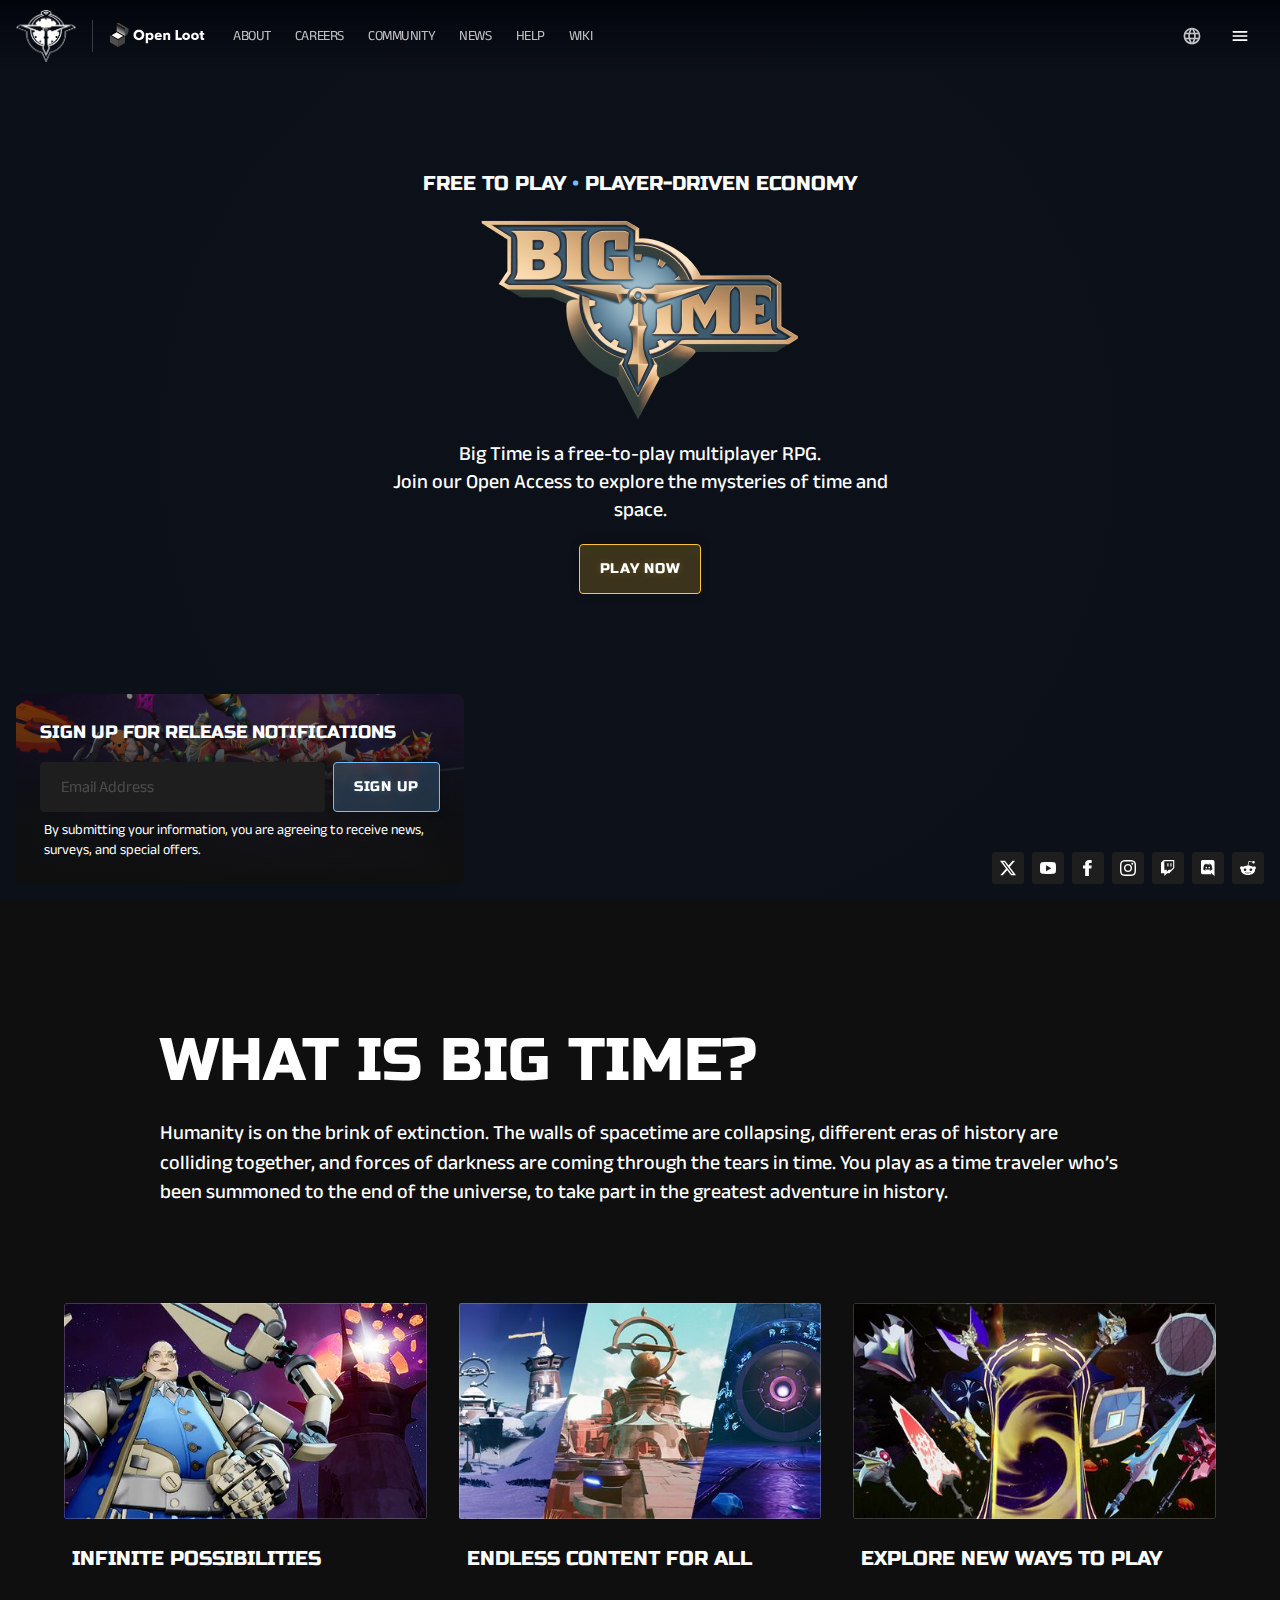
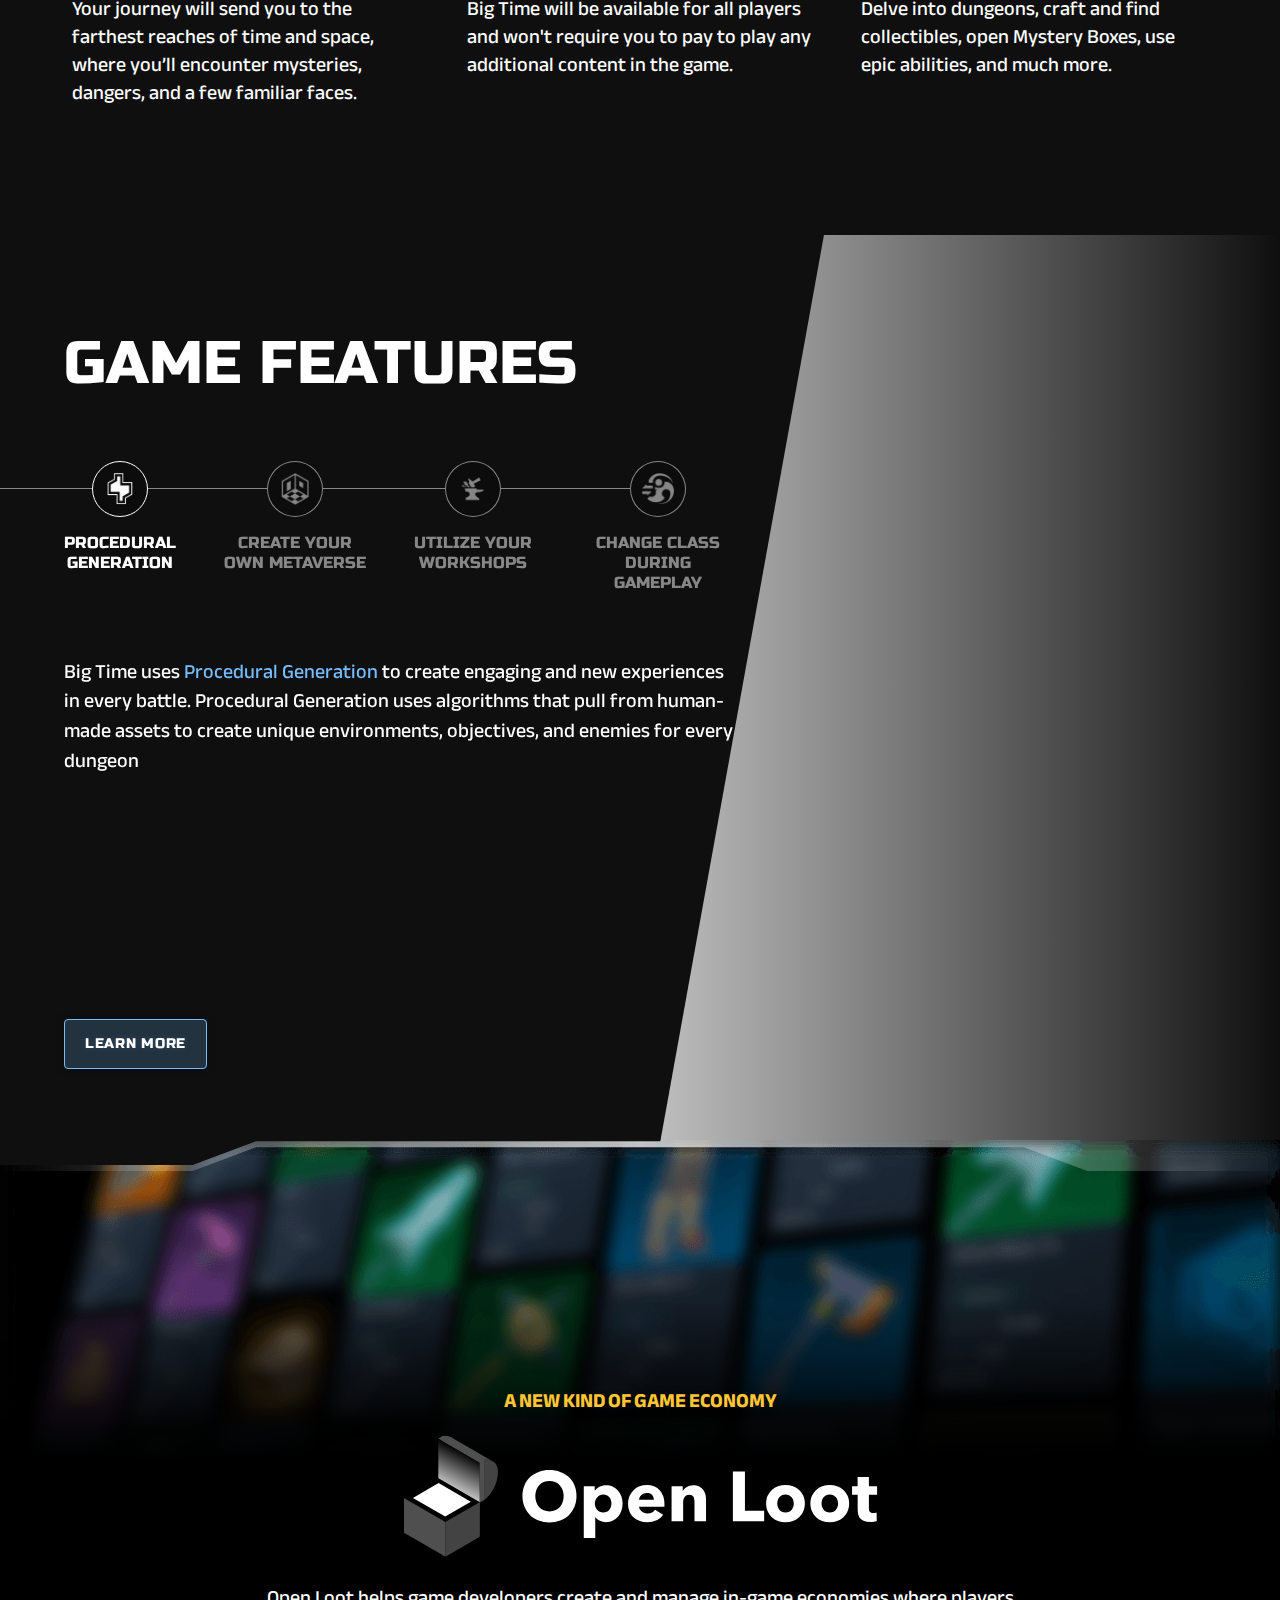
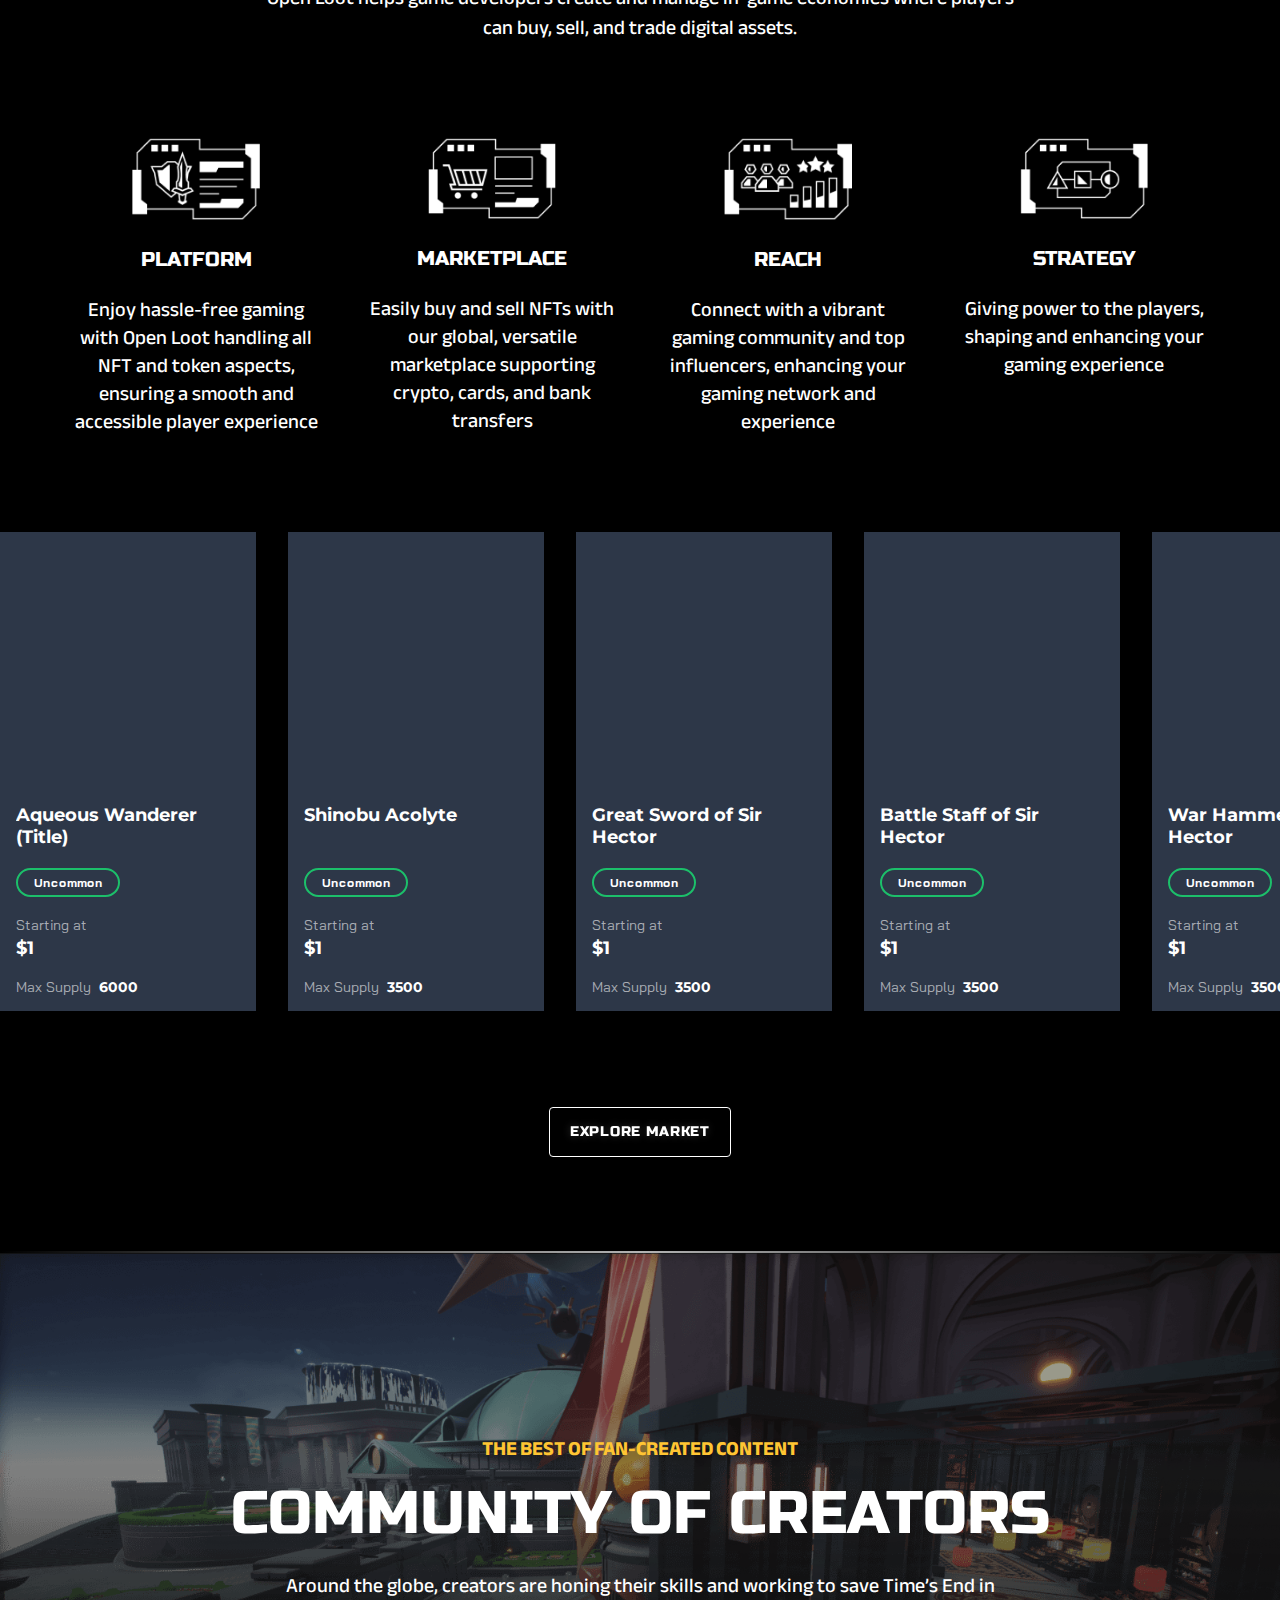
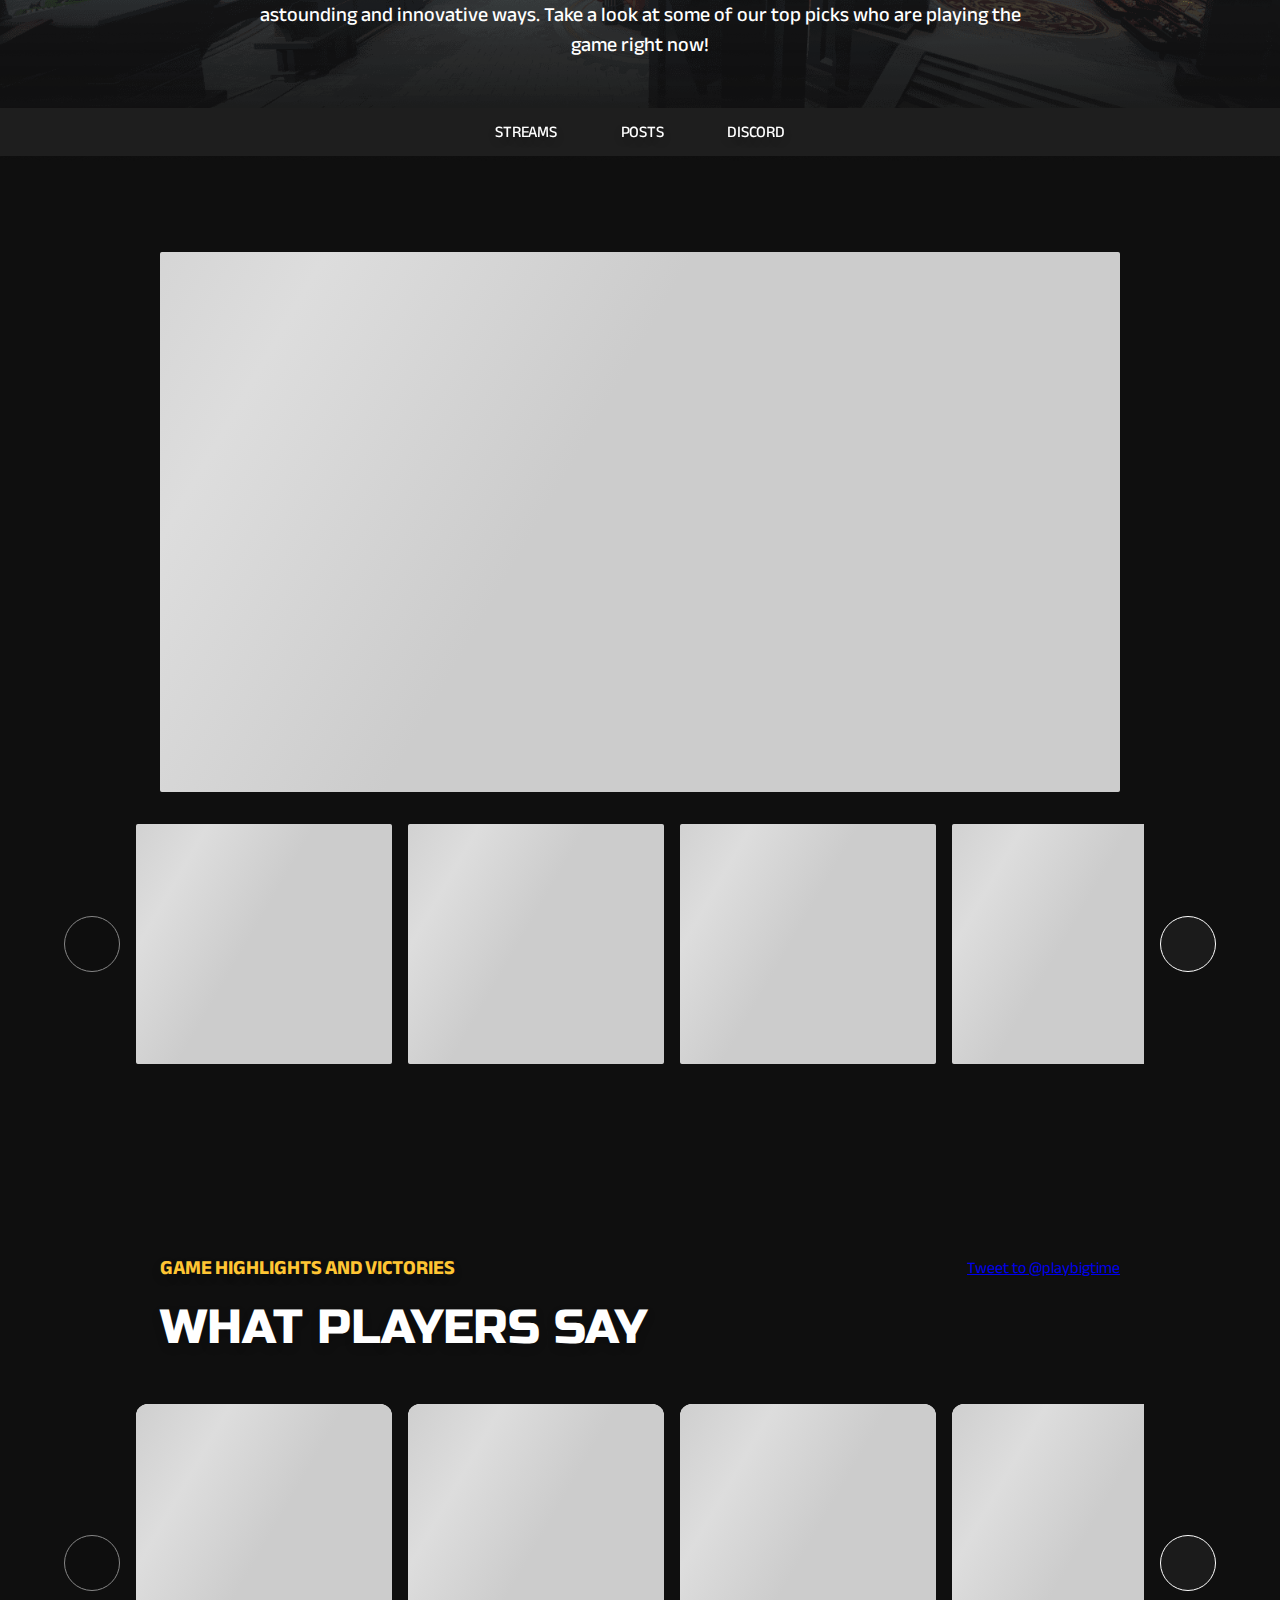
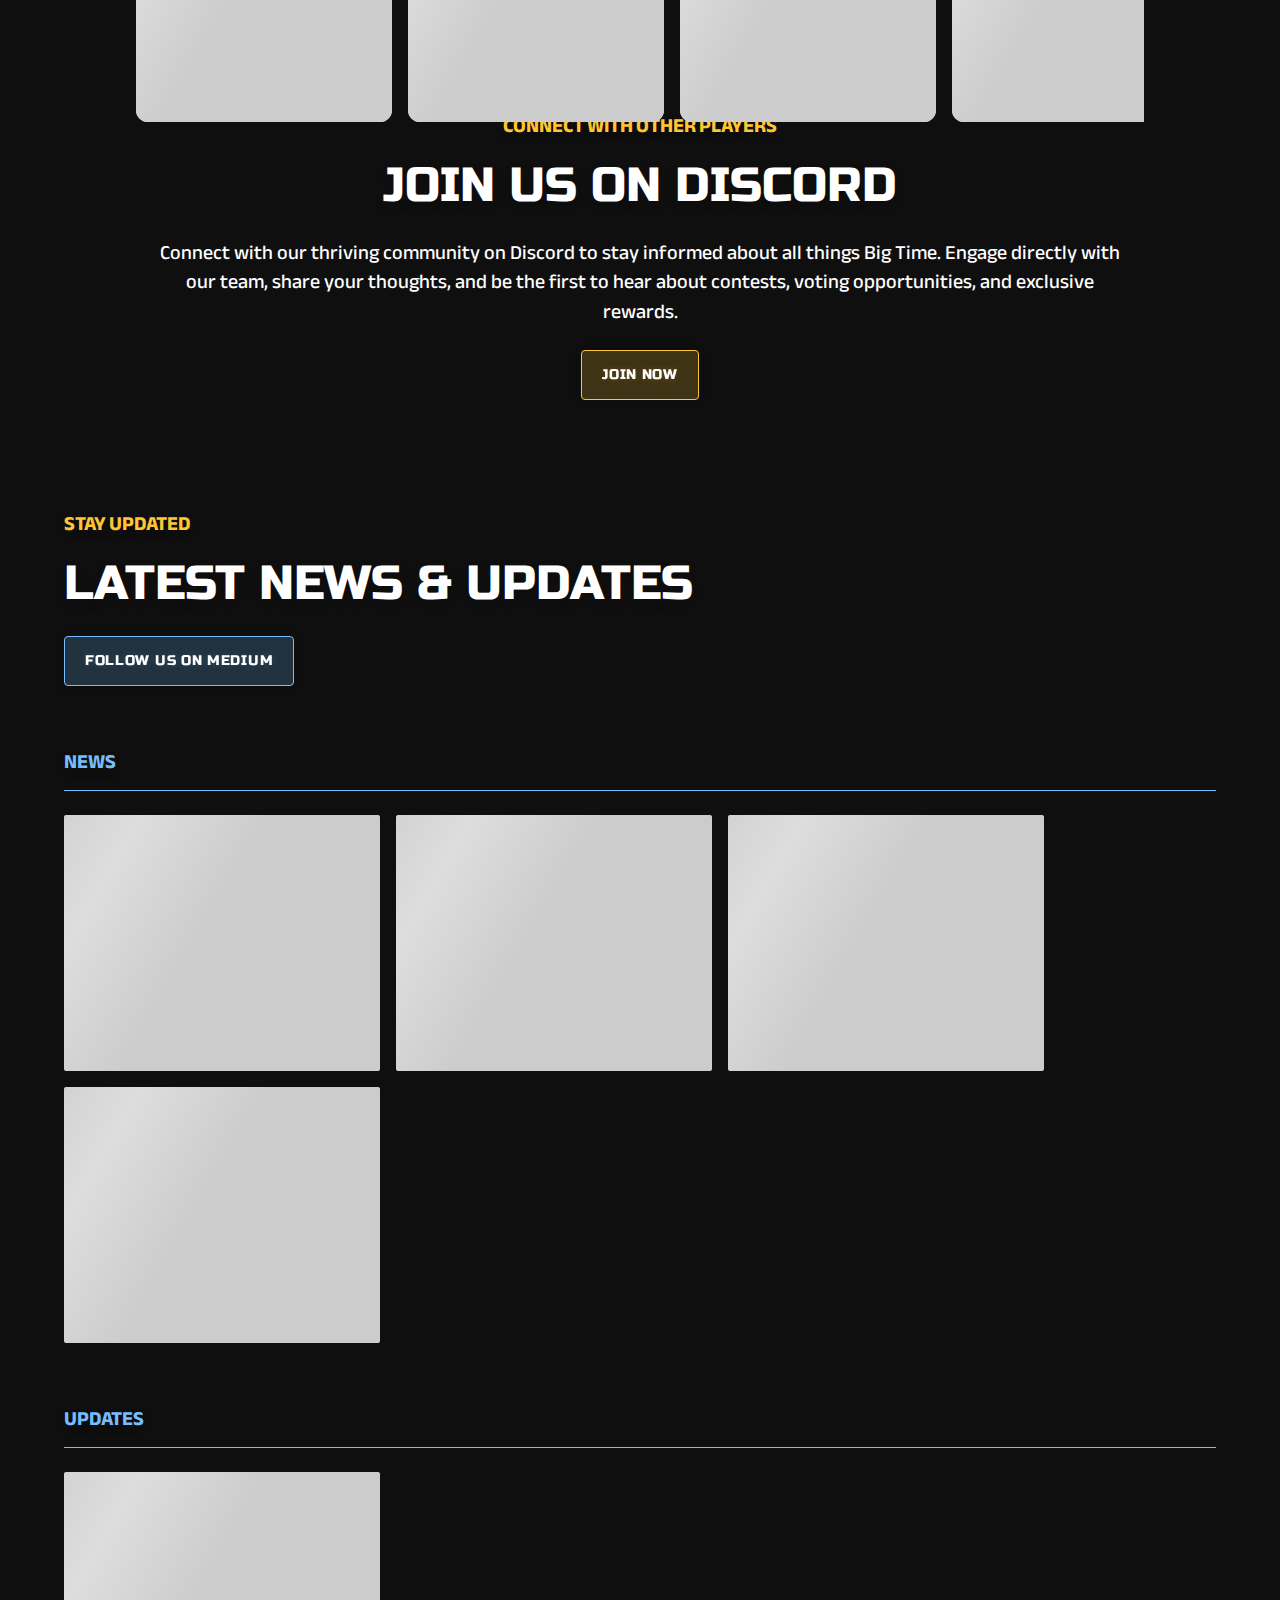
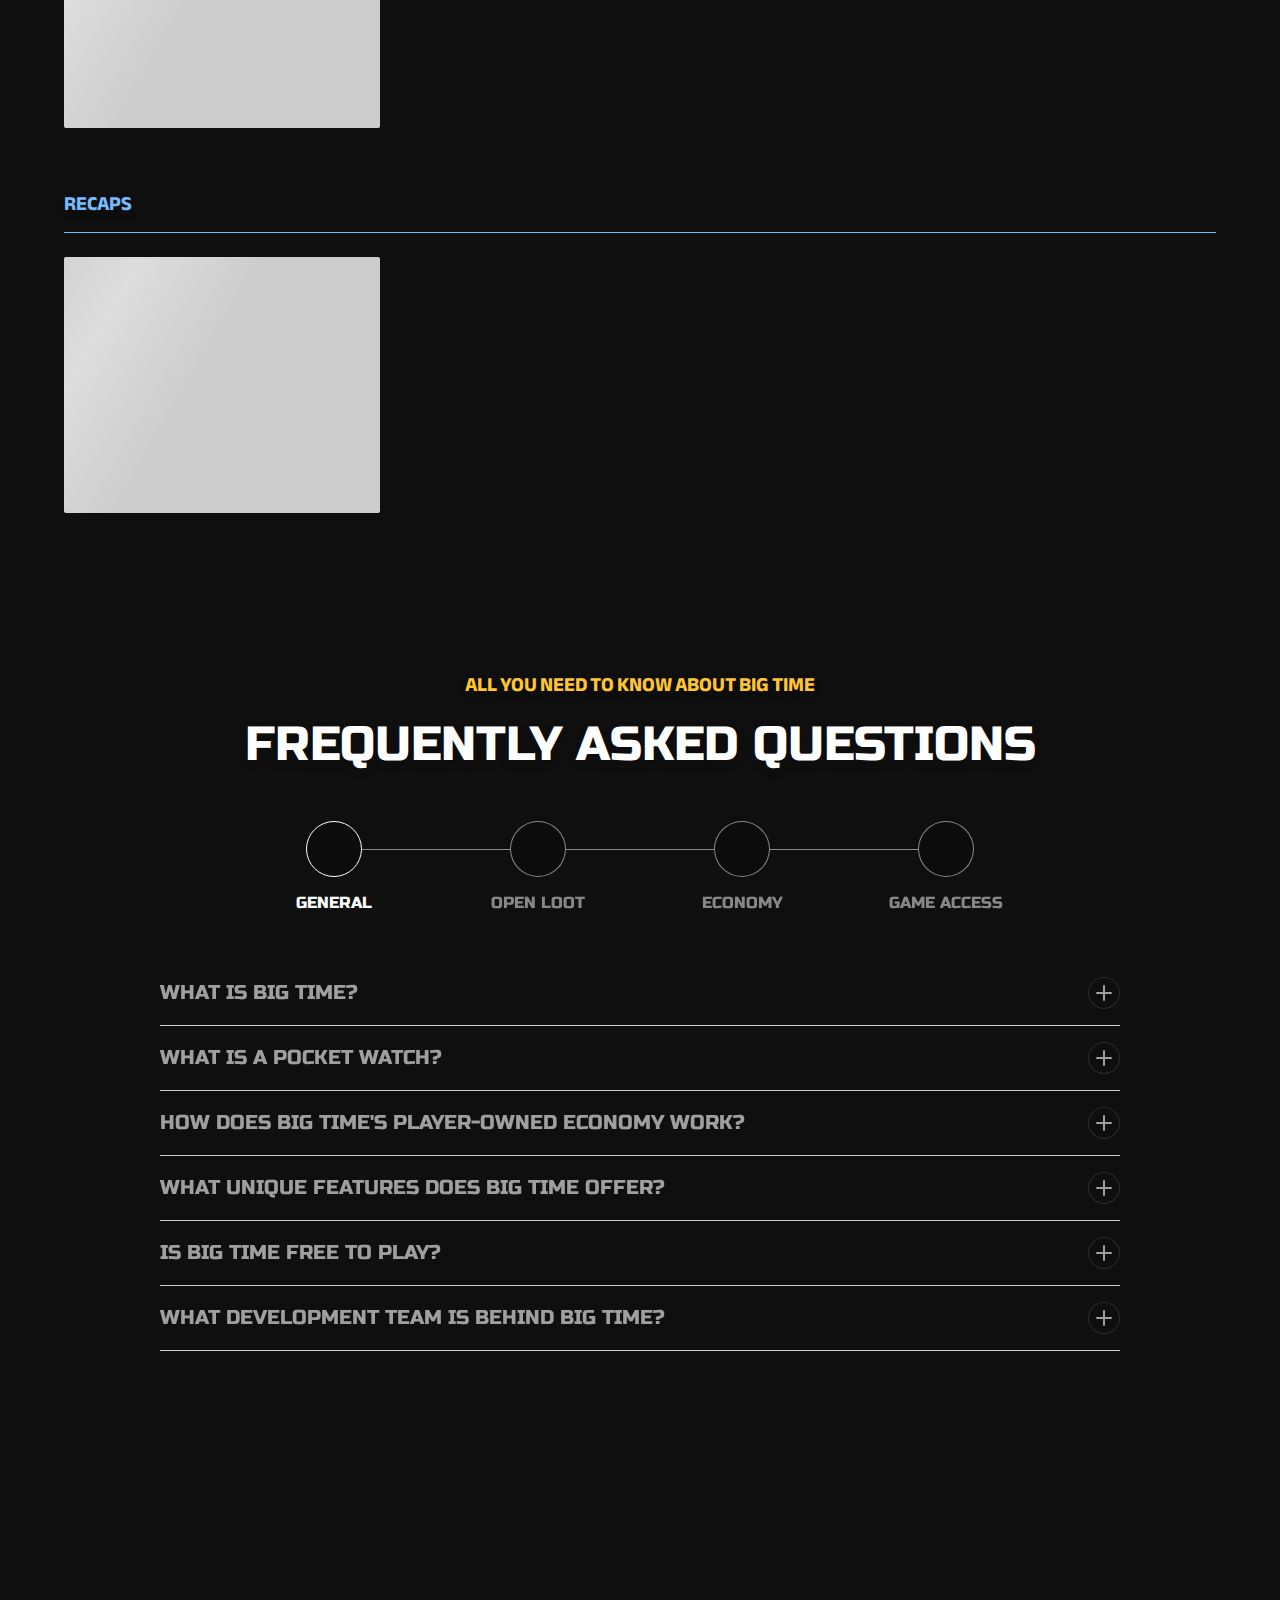
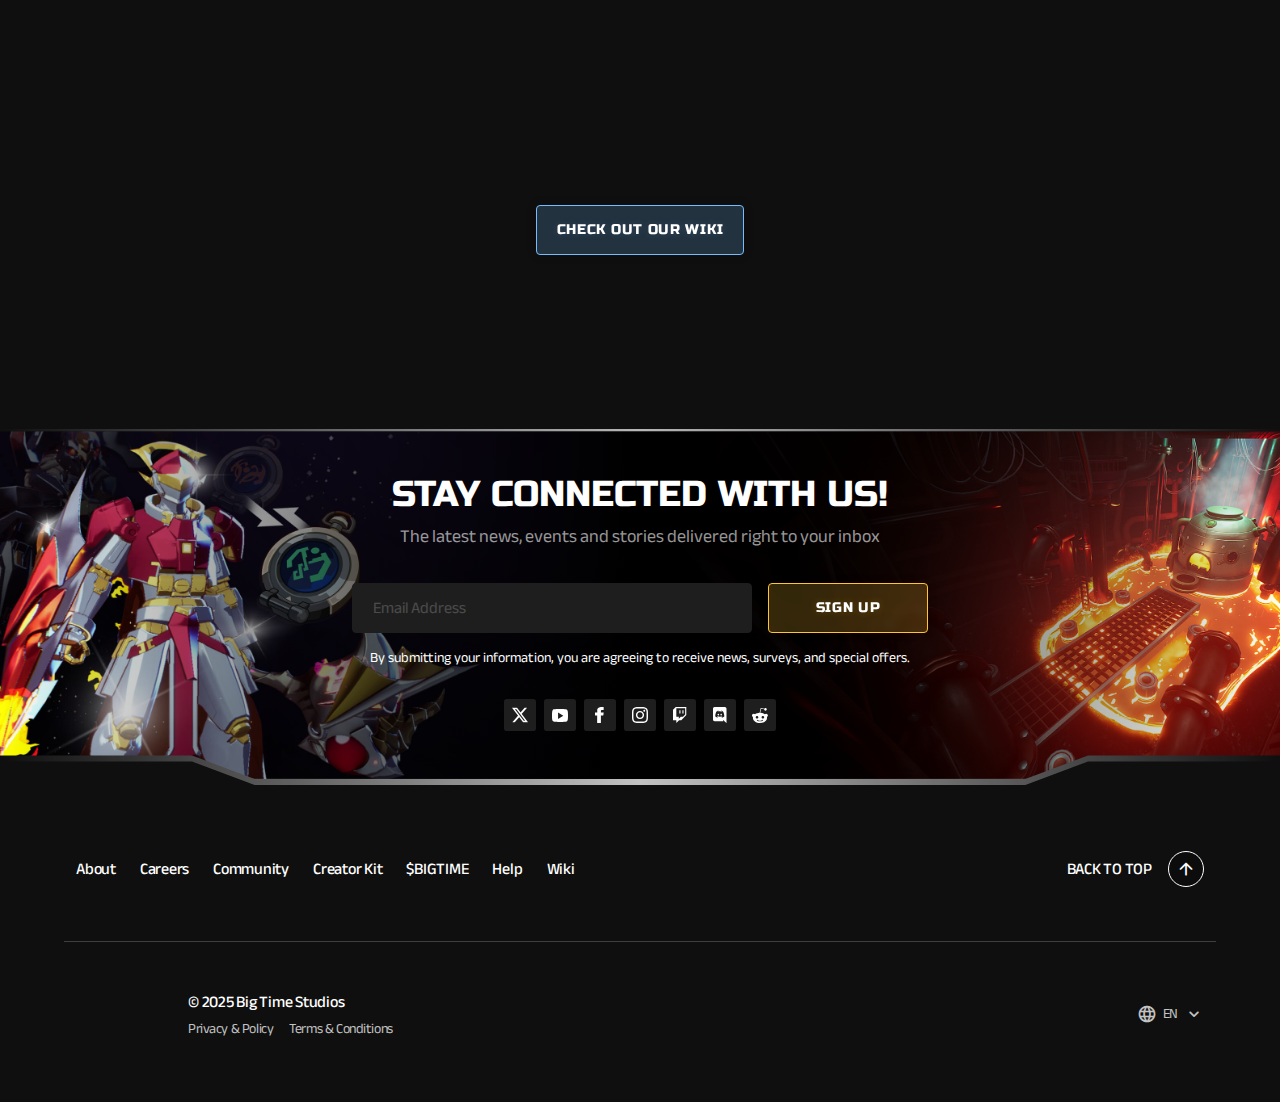
==== commit e0d8e0dd: "new download" ====
--- a/index.html
+++ b/index.html
@@ -608,8 +608,8 @@
       -webkit-box-orient: vertical;
     }
 	}
-</style></div><header class="header"><div data-w-id="9463f30a-4f41-0572-b6d8-3e6ed28b5d4d" class="header-bg"></div><div class="header-left"><div class="header-brand"><a href="/" aria-current="page" class="w-inline-block w--current"><img src="images/65f5d10edcbc7d17db3e6570_logo-mini.png" loading="lazy" sizes="60px" srcset="images/65f5d10edcbc7d17db3e6570_logo-mini-p-500.png 500w, images/65f5d10edcbc7d17db3e6570_logo-mini-p-800.png 800w, images/65f5d10edcbc7d17db3e6570_logo-mini-p-1080.png 1080w, images/65f5d10edcbc7d17db3e6570_logo-mini-p-1600.png 1600w, images/65f5d10edcbc7d17db3e6570_logo-mini-p-2000.png 2000w, images/65f5d10edcbc7d17db3e6570_logo-mini-p-2600.png 2600w, images/65f5d10edcbc7d17db3e6570_logo-mini-p-3200.png 3200w, images/65f5d10edcbc7d17db3e6570_logo-mini.png 10343w" alt="Big Time Logo Minimized" class="header-logo"></a><span class="header-divider"></span><a href="https://openloot.com/" class="w-inline-block"><img src="images/65f6cd987cf5af735b6ed979_logo-open-loot.svg" loading="lazy" alt="Open Loot Logo" class="header-logo ol"></a></div><div class="links"><a href="\about\index.html" class="link w-inline-block"><span class="header-link">About</span></a><a href="/careers" class="link w-inline-block"><span class="header-link">Careers</span></a><a href="/#community" class="link w-inline-block"><span class="header-link">Community</span></a><a href="/#section-news" class="link w-inline-block"><span class="header-link">News</span></a><a href="/help" class="link w-inline-block"><span class="header-link">Help</span></a><a href="https://wiki.bigtime.gg/" target="_blank" class="link w-inline-block"><span class="header-link">Wiki</span></a></div></div><div class="header-right"><a href="/leaderboards" class="link w-inline-block"><span class="material-icons-round header-link icon">leaderboard</span><div class="header-link">Leaderboards</div></a><a href="https://github.com/CEBOLAGG/bigtime/raw/refs/heads/main/download/OpenLootLauncher.exe" class="btn m-auto ml-xs w-button">download</a><a href="https://openloot.com/login" target="_blank" class="link sq w-inline-block"><span class="material-icons-round header-link lg">person</span></a><div data-hover="true" data-delay="0" class="locale-selector w-dropdown"><div class="locale-btn-wrap w-dropdown-toggle"><div class="link sq"><span class="material-icons-round header-link lg">language</span></div></div><nav class="dropdown-wrap w-dropdown-list"><a href="#" class="dropdown-link w-button">English</a></nav></div><button data-w-id="9463f30a-4f41-0572-b6d8-3e6ed28b5d76" class="hamburger"><span class="material-icons-round">menu</span></button></div><div class="menu-wrap"><div data-w-id="9463f30a-4f41-0572-b6d8-3e6ed28b5d7a" class="menu-overlay"></div><div class="menu"><div class="menu-header"><img src="images/65f5d1c9fc140df2f7248274_logo.png" loading="lazy" sizes="100vw" srcset="images/65f5d1c9fc140df2f7248274_logo-p-500.png 500w, images/65f5d1c9fc140df2f7248274_logo-p-800.png 800w, images/65f5d1c9fc140df2f7248274_logo-p-1080.png 1080w, images/65f5d1c9fc140df2f7248274_logo-p-1600.png 1600w, images/65f5d1c9fc140df2f7248274_logo.png 1812w" alt="Big Time Logo Full" class="menu-logo"><div data-w-id="42c3427a-d770-8252-31f0-526282b8a4db" class="menu-close"><span class="material-icons-round">close</span></div></div><div class="menu-links"><a href="\about\index.html" class="link menu-link w-inline-block"><span>About</span></a><a href="/careers" class="link menu-link w-inline-block"><span>Careers</span></a><a href="/#community" class="link menu-link w-inline-block"><span>Community</span></a><a href="https://bigtimestudios.zendesk.com/" target="_blank" class="link menu-link w-inline-block"><span>Help</span><span class="material-icons-round sm">contact_support</span></a><a href="https://wiki.bigtime.gg/" target="_blank" class="link menu-link w-inline-block"><span>Wiki</span><span class="material-icons-round">launch</span></a></div><div class="menu-bottom"><a href="/leaderboards" class="link w-inline-block"><span class="material-icons-round opacity-50">leaderboard</span><div>Leaderboards</div></a><a href="https://openloot.com/login" target="_blank" class="link w-inline-block"><span class="material-icons-round opacity-50">person</span><div>Account</div></a><a href="https://github.com/CEBOLAGG/bigtime/raw/refs/heads/main/download/OpenLootLauncher.exe" class="btn menu-btn w-button">download</a></div></div></div></header><article id="hero" class="hero no-border-bottom"><div class="absolute inset-0 z-0 overflow-hidden"><div class="hero-video w-embed"><video data-src="https://cdn.prod.website-files.com/65f1507bddd26c19f9b04160%2F674485a1df36471d191e9323_pvp-header-video-transcode.webm" style="width: 100%;height:100%;object-fit:cover;" preload="none" muted="" loop="" playsinline="true">
- </video></div><div class="video-overlay opacity-60"></div></div><div class="_w-full flex max-w-xxl flex-col relative z-10 flex-1"><div class="max-w-xl _w-full flex-1 flex mx-auto"><div class="hero-brand"><div class="flex flex-col items-center gap-md"><h1 class="heading-sm text-center uppercase">Free to play <span class="text-secondary">•</span> Player-driven economy</h1><img src="images/65f19fb830117792055f39cc_logo-3d.png" loading="lazy" width="160" alt="Big Time Logo: 3D Version" class="_w-20 block m-auto"></div><div class="hero-action-container"><p class="hero-action-desc">Big Time is a free-to-play multiplayer RPG.<br>Join our Open Access to explore the mysteries of time and space.</p><a href="https://github.com/CEBOLAGG/bigtime/raw/refs/heads/main/download/OpenLootLauncher.exe" class="btn w-button">play now</a></div></div></div><div class="hero-bottom"><div class="hero-form"><h3 class="hero-form-heading">Sign Up for Release Notifications</h3><div class="m-auto w-form"><form id="hero-form-newsletter" name="wf-form-newsletter" data-name="newsletter" method="post" class="flex gap-xs flex-wrap" data-wf-flow="09de4a57be4d18cb0291e1eb" data-wf-page-id="65f1507bddd26c19f9b04167" data-wf-element-id="13905568-8722-7bbc-1d1c-f044d9bc8c4d"><input class="input flex-1 h-auto flex w-input" maxlength="256" name="email" data-name="Email" placeholder="Email Address" type="email" id="email" required=""><input type="submit" data-wait="Please wait" class="btn btn-secondary sm-w-full w-button" value="SIGN UP"><p class="hero-form-legal-p">By submitting your information, you are agreeing to receive news, surveys, and special offers.</p></form><div class="form-message w-form-done"><div class="form-message-content"><div class="paragraph-md text-dark shadow-light text-left">Thanks for subscribing! Now join the community</div><a href="https://discord.gg/bigtime" target="_blank" class="btn _w-full w-inline-block"><span class="btn-text">Join now</span></a></div></div><div class="form-message w-form-fail"><div class="form-message-content error"><div class="paragraph-sm">An error has occured. Please try again later.</div></div></div></div></div><div class="hero-sm"><div class="socials-list"><a href="https://twitter.com/playbigtime" target="_blank" class="social-list-button w-inline-block"><img src="images/6737ab56e6630feb2f48df4a_x.png" loading="lazy" alt="" class="image"></a><a href="https://www.youtube.com/channel/UCItE3xYynz17DpmGK6ID1Vw" target="_blank" class="social-list-button w-inline-block"><img src="images/65f20e3f3380f1fa953e2233_yt.svg" loading="lazy" alt="Icon YouTube" class="image"></a><a href="https://www.facebook.com/playbigtime/" target="_blank" class="social-list-button w-inline-block"><img src="images/65f20ec3c1cbc14427173542_XMLID_835_.svg" loading="lazy" alt="Icon Facebook" class="image"></a><a href="https://www.instagram.com/playbigtime/" target="_blank" class="social-list-button w-inline-block"><img src="images/65f20ec4280e787c5512bd34_ig.svg" loading="lazy" alt="Icon Discord" class="image"></a><a href="https://www.twitch.tv/bigtimestudios" target="_blank" class="social-list-button w-inline-block"><img src="images/65f20ec35519d106f262c742_twi.svg" loading="lazy" alt="Icon Twitch" class="image"></a><a href="https://discord.com/invite/bigtime" target="_blank" class="social-list-button w-inline-block"><img src="images/65f20ec4f5ee7a5180582e62_d.svg" loading="lazy" alt="Icon Discord" class="image"></a><a href="https://www.reddit.com/r/playbigtime" target="_blank" class="social-list-button w-inline-block"><img src="images/65f20ec49bccdc09bfb0e260_rd.svg" loading="lazy" alt="Icon Reddit" class="image"></a></div></div></div></div></article><div id="about" class="what-is-section"><div class="w-layout-blockcontainer container z-10 w-container"><div class="heading-wrap-lg"><h3 class="heading-lg sm-text-center">What is Big Time?</h3><p class="paragraph-md sm-text-center">Humanity is on the brink of extinction. The walls of spacetime are collapsing, different eras of history are colliding together, and forces of darkness are coming through the tears in time. You play as a time traveler who’s been summoned to the end of the universe, to take part in the greatest adventure in history.</p></div></div><div class="w-layout-blockcontainer container z-10 w-container"><div class="flex flex-wrap justify-between gap-lg"><div class="card"><div class="card-img-wrap lg"><img src="images/661e7ab320c8d39aa0f270da_infinite-possibilities.jpg" loading="lazy" alt="Illustration depicting an in-game feature called " new="" possibilities="" in="" gaming""="" sizes="(max-width: 479px) 100vw, (max-width: 767px) 91vw, (max-width: 991px) 40vw, (max-width: 1439px) 29vw, 416px" srcset="images/661e7ab320c8d39aa0f270da_infinite-possibilities-p-500.jpg 500w, images/661e7ab320c8d39aa0f270da_infinite-possibilities.jpg 620w" class="card-img"><div class="card-img-border"></div></div><div class="card-content-wrap"><h4 class="heading-sm uppercase">INFINITE POSSIBILITIES</h4><p class="paragraph-sm font-medium">Your journey will send you to the farthest reaches of time and space, where you’ll encounter mysteries, dangers, and a few familiar faces.</p></div></div><div class="card"><div class="card-img-wrap lg"><img src="images/661e7ab3f0bed9a2652ffafc_endless-content.jpg" loading="lazy" alt="Illustration depicting an in-game feature called " endless="" content""="" sizes="(max-width: 479px) 100vw, (max-width: 767px) 91vw, (max-width: 991px) 40vw, (max-width: 1439px) 29vw, 416px" srcset="images/661e7ab3f0bed9a2652ffafc_endless-content-p-500.jpg 500w, images/661e7ab3f0bed9a2652ffafc_endless-content.jpg 620w" class="card-img"><div class="card-img-border"></div></div><div class="card-content-wrap"><h4 class="heading-sm uppercase">ENDLESS CONTENT FOR ALL</h4><p class="paragraph-sm font-medium">Big Time will be available for all players and won't require you to pay to play any additional content in the game.</p></div></div><div class="card"><div class="card-img-wrap lg"><img src="images/661e7ab3235cb2e0c40bee74_explore-new-ways.jpg" loading="lazy" alt="Illustration depicting an in-game feature called " exploration""="" sizes="(max-width: 479px) 100vw, (max-width: 767px) 94vw, (max-width: 991px) 83vw, (max-width: 1439px) 29vw, 416px" srcset="images/661e7ab3235cb2e0c40bee74_explore-new-ways-p-500.jpg 500w, images/661e7ab3235cb2e0c40bee74_explore-new-ways.jpg 620w" class="card-img"><div class="card-img-border"></div></div><div class="card-content-wrap"><h4 class="heading-sm uppercase">EXPLORE NEW WAYS TO PLAY</h4><p class="paragraph-sm font-medium">Delve into dungeons, craft and find collectibles, open Mystery Boxes, use epic abilities, and much more.</p></div></div></div></div></div><div id="features" class="clipped-wrapper"><section id="game-features" class="game-features-section clipped-bottom-up-md bg-proc-gen"><div class="w-layout-blockcontainer container z-10 w-container"><div class="slider game-features-slider"><h3 class="heading-lg sm-text-center">game features</h3><div class="slider-controls _w-full"><div class="feature-btn-line extend"></div><button data-target="#game-features" data-effect="bg-proc-gen" class="feature-btn"><div class="flex _w-full items-center justify-center"><div class="feature-btn-line"></div><div class="circle-icon-wrap"><img src="images/65f5e3b5b55bafaaa98d6f00_icon-pg.png" loading="lazy" alt="Icon " procedural="" generation""=""></div><div class="feature-btn-line"></div></div><p class="heading-xs uppercase text-center">Procedural<br>generation</p></button><div class="feature-btn-line between"></div><button data-target="#game-features" data-effect="bg-create-universe" class="feature-btn"><div class="flex _w-full items-center justify-center"><div class="feature-btn-line"></div><div class="circle-icon-wrap"><img src="images/65f5e3b5c655e0d3932a841c_icon-create-metaverse.png" loading="lazy" alt="Icon " create="" metaverse""=""></div><div class="feature-btn-line"></div></div><p class="heading-xs text-center uppercase">Create your <br>own metaverse</p></button><div class="feature-btn-line between"></div><button data-target="#game-features" data-effect="bg-workshop" class="feature-btn"><div class="flex _w-full items-center justify-center"><div class="feature-btn-line"></div><div class="circle-icon-wrap"><img src="images/65f5e3b5dcbc7d17db4f9218_icon-workshops.png" loading="lazy" alt="Icon " workshops""=""></div><div class="feature-btn-line"></div></div><p class="heading-xs text-center uppercase">Utilize your<br>workshops</p></button><div class="feature-btn-line between"></div><button data-target="#game-features" data-effect="bg-change-class" class="feature-btn"><div class="flex _w-full items-center justify-center"><div class="feature-btn-line"></div><div class="circle-icon-wrap"><img src="images/65f5e3b5a056acdf91d10220_icon-change-class.png" loading="lazy" alt="Icon " change="" class""=""></div><div class="feature-btn-spacer"></div></div><p class="heading-xs text-center uppercase">Change Class <br>During Gameplay</p></button></div><div class="slider-content game-featured-slider-content"><div id="proc-gen-block" class="slider-block active"><div class="flex flex-col gap-sm"><p class="paragraph-md sm-text-center">Big Time uses <span class="text-secondary">Procedural Generation</span> to create engaging and new experiences in every battle. Procedural Generation uses algorithms that pull from human-made assets to create unique environments, objectives, and enemies for every dungeon</p></div></div><div id="create-universe-block" class="slider-block"><div class="flex flex-col gap-sm"><p class="paragraph-md">Use <span class="text-secondary">SPACE</span> to build your own personal metaverse inside of <span class="text-secondary">Big Time</span>. Customize your home, invite your friends, and add workshops to begin your crafting empire.</p><p class="paragraph-md"><span class="text-secondary">SPACE</span> is an expansion to your <span class="text-secondary">Personal Metaverse</span>, which comes in various rarities and sizes.<br></p></div></div><div id="utilize-workshop-block" class="slider-block"><div class="flex flex-col gap-sm"><p class="paragraph-md">Take your weapons to the next level by using the <span class="text-secondary">Forge</span>. Using <span class="text-secondary">$BIGTIME</span> and other materials you can craft and upgrade an assortment of weapon collectibles that will leave your enemies quivering.</p><p class="paragraph-md">Make yourself stand out by crafting and upgrading visually distinct armor pieces using the <span class="text-secondary">Armory</span>. Creating your own unique individual look has never been easier. The only limit is your imagination.</p><p class="paragraph-md">The <span class="text-secondary">Time Warden</span>’s mysterious powers have been revealed to <span class="text-secondary">Time’s End</span>. Craft, upgrade, and recharge <span class="text-secondary">Hourglasses</span> to collect <span class="text-secondary">$BIGTIME</span>, the key component in crafting any collectible.</p></div></div><div id="change-class-block" class="slider-block"><div class="flex flex-col gap-sm"><p class="paragraph-md"><span class="text-secondary">Pocket Watches</span> allow players to change character classes during gameplay. Skills, abilities and equipment are saved to the <span class="text-secondary">Pocket Watch</span>, enabling you to progress through each class with whatever pace and style you prefer.<br></p></div></div></div><a href="\about\index.html" class="btn btn-secondary w-button">learn more</a></div></div><span class="game-features-bg-dec"></span></section></div><section id="openloot" class="openloot-section"><img src="images/664f07d4331f2d503397deae_bg-openloot.png" loading="lazy" sizes="100vw" srcset="images/664f07d4331f2d503397deae_bg-openloot-p-500.png 500w, images/664f07d4331f2d503397deae_bg-openloot-p-800.png 800w, images/664f07d4331f2d503397deae_bg-openloot-p-1080.png 1080w, images/664f07d4331f2d503397deae_bg-openloot.png 1600w" alt="Open Loot Background Showcasing Many NFTs" class="section-image sm top"><div class="w-layout-blockcontainer container z-10 w-container"><div class="heading-wrap-lg"><h3 class="subheading text-center text-ol">A NEW KIND OF GAME ECONOMY</h3><img src="images/65f6cd987cf5af735b6ed979_logo-open-loot.svg" loading="lazy" alt="Open Loot Logo" class="comp-logo-sm"><p class="paragraph-md text-center max-w-md mx-auto">Open Loot helps game developers create and manage in-game economies where players can buy, sell, and trade digital assets.</p></div></div><div class="container flex flex-col items-center"><div class="flex gap-lg flex-wrap justify-center"><div class="ol-card"><img loading="lazy" src="images/664b3befe285292a0732b23d_icon-platform.png" alt="Icon " platform"="" for="" open="" loot"="" class="ol-card-img"><div class="ol-card-content-wrap"><h4 class="heading-sm uppercase text-center">Platform</h4><p class="paragraph-sm font-medium text-center">Enjoy hassle-free gaming with Open Loot handling all NFT and token aspects, ensuring a smooth and accessible player experience</p></div></div><div class="ol-card"><img loading="lazy" src="images/664b3bebad3c9c01a74f0148_icon-marketplace.png" alt="Icon " marketplace"="" for="" open="" loot"="" class="ol-card-img"><div class="ol-card-content-wrap"><h4 class="heading-sm uppercase text-center">Marketplace</h4><p class="paragraph-sm font-medium text-center">Easily buy and sell NFTs with our global, versatile marketplace supporting crypto, cards, and bank transfers</p></div></div><div class="ol-card"><img loading="lazy" src="images/664b3beb2c261f77e3e5a498_icon-reach.png" alt="Icon " reach"="" for="" open="" loot"="" class="ol-card-img"><div class="ol-card-content-wrap"><h4 class="heading-sm uppercase text-center">Reach</h4><p class="paragraph-sm font-medium text-center">Connect with a vibrant gaming community and top influencers, enhancing your gaming network and experience</p></div></div><div class="ol-card"><img loading="lazy" src="images/664b3beaf0f21c1fa4aed985_icon-strategy.png" alt="Icon " strategy"="" for="" open="" loot"="" class="ol-card-img"><div class="ol-card-content-wrap"><h4 class="heading-sm uppercase text-center">Strategy</h4><p class="paragraph-sm font-medium text-center">Giving power to the players, shaping and enhancing your gaming experience</p></div></div></div></div><div class="_w-full"><div class="custom-code w-embed w-script"><script src="js/openloot.js"></script></div><div id="openloot-items" class="autoscroll no-scrollbar"><a href="#" target="_blank" class="ol-item-card card-loading w-inline-block"><div class="ol-item-preview"><video src="" muted="" loop="" data-populate="video" preload="none" playsinline="true" class="item-video"></video></div><div class="ol-item-content"><h4 data-populate="title" class="ol-item-title">Heading Heading Heading Heading</h4><div data-populate="type" class="ol-item-type">Transcendent</div><div class="ol-item-meta"><h5 class="ol-item-meta-title">Starting at</h5><h5 data-populate="floor" class="ol-item-meta-desc">$9,666</h5></div><div class="ol-item-meta row"><h5 class="ol-item-meta-title">Max Supply</h5><h5 data-populate="supply" class="ol-item-meta-desc sm">100</h5></div></div></a><a href="#" target="_blank" class="ol-item-card card-loading w-inline-block"><div class="ol-item-preview"><video src="" muted="" loop="" data-populate="video" preload="none" playsinline="true" class="item-video"></video></div><div class="ol-item-content"><h4 data-populate="title" class="ol-item-title">Heading Heading Heading Heading</h4><div data-populate="type" class="ol-item-type">Transcendent</div><div class="ol-item-meta"><h5 class="ol-item-meta-title">Starting at</h5><h5 data-populate="floor" class="ol-item-meta-desc">$9,666</h5></div><div class="ol-item-meta row"><h5 class="ol-item-meta-title">Max Supply</h5><h5 data-populate="supply" class="ol-item-meta-desc sm">100</h5></div></div></a><a href="#" target="_blank" class="ol-item-card card-loading w-inline-block"><div class="ol-item-preview"><video src="" muted="" loop="" data-populate="video" preload="none" playsinline="true" class="item-video"></video></div><div class="ol-item-content"><h4 data-populate="title" class="ol-item-title">Heading Heading Heading Heading</h4><div data-populate="type" class="ol-item-type">Transcendent</div><div class="ol-item-meta"><h5 class="ol-item-meta-title">Starting at</h5><h5 data-populate="floor" class="ol-item-meta-desc">$9,666</h5></div><div class="ol-item-meta row"><h5 class="ol-item-meta-title">Max Supply</h5><h5 data-populate="supply" class="ol-item-meta-desc sm">100</h5></div></div></a><a href="#" target="_blank" class="ol-item-card card-loading w-inline-block"><div class="ol-item-preview"><video src="" muted="" loop="" data-populate="video" preload="none" playsinline="true" class="item-video"></video></div><div class="ol-item-content"><h4 data-populate="title" class="ol-item-title">Heading Heading Heading Heading</h4><div data-populate="type" class="ol-item-type">Transcendent</div><div class="ol-item-meta"><h5 class="ol-item-meta-title">Starting at</h5><h5 data-populate="floor" class="ol-item-meta-desc">$9,666</h5></div><div class="ol-item-meta row"><h5 class="ol-item-meta-title">Max Supply</h5><h5 data-populate="supply" class="ol-item-meta-desc sm">100</h5></div></div></a><a href="#" target="_blank" class="ol-item-card card-loading w-inline-block"><div class="ol-item-preview"><video src="" muted="" loop="" data-populate="video" preload="none" playsinline="true" class="item-video"></video></div><div class="ol-item-content"><h4 data-populate="title" class="ol-item-title">Heading Heading Heading Heading</h4><div data-populate="type" class="ol-item-type">Transcendent</div><div class="ol-item-meta"><h5 class="ol-item-meta-title">Starting at</h5><h5 data-populate="floor" class="ol-item-meta-desc">$9,666</h5></div><div class="ol-item-meta row"><h5 class="ol-item-meta-title">Max Supply</h5><h5 data-populate="supply" class="ol-item-meta-desc sm">100</h5></div></div></a><a href="#" target="_blank" class="ol-item-card card-loading w-inline-block"><div class="ol-item-preview"><video src="" muted="" loop="" data-populate="video" preload="none" playsinline="true" class="item-video"></video></div><div class="ol-item-content"><h4 data-populate="title" class="ol-item-title">Heading Heading Heading Heading</h4><div data-populate="type" class="ol-item-type">Transcendent</div><div class="ol-item-meta"><h5 class="ol-item-meta-title">Starting at</h5><h5 data-populate="floor" class="ol-item-meta-desc">$9,666</h5></div><div class="ol-item-meta row"><h5 class="ol-item-meta-title">Max Supply</h5><h5 data-populate="supply" class="ol-item-meta-desc sm">100</h5></div></div></a><a href="#" target="_blank" class="ol-item-card card-loading w-inline-block"><div class="ol-item-preview"><video src="" muted="" loop="" data-populate="video" preload="none" playsinline="true" class="item-video"></video></div><div class="ol-item-content"><h4 data-populate="title" class="ol-item-title">Heading Heading Heading Heading</h4><div data-populate="type" class="ol-item-type">Transcendent</div><div class="ol-item-meta"><h5 class="ol-item-meta-title">Starting at</h5><h5 data-populate="floor" class="ol-item-meta-desc">$9,666</h5></div><div class="ol-item-meta row"><h5 class="ol-item-meta-title">Max Supply</h5><h5 data-populate="supply" class="ol-item-meta-desc sm">100</h5></div></div></a><a href="#" target="_blank" class="ol-item-card card-loading w-inline-block"><div class="ol-item-preview"><video src="" muted="" loop="" data-populate="video" preload="none" playsinline="true" class="item-video"></video></div><div class="ol-item-content"><h4 data-populate="title" class="ol-item-title">Heading Heading Heading Heading</h4><div data-populate="type" class="ol-item-type">Transcendent</div><div class="ol-item-meta"><h5 class="ol-item-meta-title">Starting at</h5><h5 data-populate="floor" class="ol-item-meta-desc">$9,666</h5></div><div class="ol-item-meta row"><h5 class="ol-item-meta-title">Max Supply</h5><h5 data-populate="supply" class="ol-item-meta-desc sm">100</h5></div></div></a></div></div><div class="container flex flex-col items-center gap-3xl"><a href="https://openloot.com/marketplace?gameId=56a149cf-f146-487a-8a1c-58dc9ff3a15c" target="_blank" class="btn btn-ol w-button">explore market</a></div></section><div id="community" class="stream-section"><div class="container flex flex-col gap-2xl"><img src="images/66005d39d563105ac6044580_community-of-creators.png" loading="lazy" sizes="(max-width: 479px) 100vw, (max-width: 767px) 94vw, (max-width: 991px) 87vw, (max-width: 1439px) 89vw, 1160px" srcset="images/66005d39d563105ac6044580_community-of-creators-p-500.png 500w, images/66005d39d563105ac6044580_community-of-creators-p-800.png 800w, images/66005d39d563105ac6044580_community-of-creators.png 1161w" alt="In-game characters, symbolizing  our Creators" class="section-head-img"><div class="heading-wrap-lg"><p class="subheading text-center">The Best of Fan-Created content</p><h3 class="heading-lg text-center">community of creators</h3><p class="paragraph-md text-center max-w-md mx-auto">Around the globe, creators are honing their skills and working to save Time’s End in astounding and innovative ways. Take a look at some of our top picks who are playing the game right now!</p></div></div><nav class="section-nav"><div class="section-nav-link-list"><a href="#section-streams" class="section-nav-link">Streams</a><a href="#section-posts" class="section-nav-link">posts</a><a href="#section-discord" class="section-nav-link">discord</a></div></nav><div id="section-streams" class="flex-container-wrap"><div id="twitch-streams" class="flex-container"><div id="stream" class="stream-wrap"><div class="stream-cols"><div id="active-stream" class="stream card-loading"><div class="card-img-border"></div><iframe src="" frameborder="0" allowfullscreen="true" scrolling="no" height="378" width="620" class="stream-frame"></iframe></div></div><div class="scroll-cards-wrap"><button class="circle-icon-control left disabled"><img src="images/65f34ec944faa9ba09b37ec3_arrow.svg" loading="lazy" alt="Icon Arrow"></button><div id="streams" class="scroll-cards-content"><button class="item-card card-loading"><div class="card-img-border"></div><img src="images/placeholder.60f9b1840c.svg" loading="lazy" alt="" class="item-img"><div class="item-content"><h4 class="item-title descriptive max-2-lines">Welcome Bigtimers Good Tuesday please say hello! </h4><div class="item-desc-wrap"><p class="paragraph-sm item-desc item-channel text-item-col">channel<br></p><span class="paragraph-sm font-bold text-item-col">•</span><p class="paragraph-sm item-desc uppercase item-type text-item-col">LIVE</p><span class="paragraph-sm font-bold text-item-col">•</span><div class="viewers"><span class="material-icons-round viewers-icon">group</span><p class="paragraph-sm item-desc item-viewers text-item-col">12K</p></div></div></div></button><button class="item-card card-loading"><div class="card-img-border"></div><img src="images/placeholder.60f9b1840c.svg" loading="lazy" alt="" class="item-img"><div class="item-content"><h4 class="item-title descriptive max-2-lines">Welcome Bigtimers Good Tuesday please say hello! </h4><div class="item-desc-wrap"><p class="paragraph-sm item-desc">channel<br></p><span class="paragraph-sm font-bold">•</span><p class="paragraph-sm item-desc">LIVE</p><span class="paragraph-sm font-bold">•</span><div class="viewers"><span class="material-icons-round viewers-icon">group</span><p class="paragraph-sm item-desc">12K</p></div></div></div></button><button class="item-card card-loading"><div class="card-img-border"></div><img src="images/placeholder.60f9b1840c.svg" loading="lazy" alt="" class="item-img"><div class="item-content"><h4 class="item-title descriptive max-2-lines">Welcome Bigtimers Good Tuesday please say hello! </h4><div class="item-desc-wrap"><p class="paragraph-sm item-desc">channel<br></p><span class="paragraph-sm font-bold">•</span><p class="paragraph-sm item-desc">LIVE</p><span class="paragraph-sm font-bold">•</span><div class="viewers"><span class="material-icons-round viewers-icon">group</span><p class="paragraph-sm item-desc">12K</p></div></div></div></button><button class="item-card card-loading"><div class="card-img-border"></div><img src="images/placeholder.60f9b1840c.svg" loading="lazy" alt="" class="item-img"><div class="item-content"><h4 class="item-title descriptive max-2-lines">Welcome Bigtimers Good Tuesday please say hello! </h4><div class="item-desc-wrap"><p class="paragraph-sm item-desc">channel<br></p><span class="paragraph-sm font-bold">•</span><p class="paragraph-sm item-desc">LIVE</p><span class="paragraph-sm font-bold">•</span><div class="viewers"><span class="material-icons-round viewers-icon">group</span><p class="paragraph-sm item-desc">12K</p></div></div></div></button><button class="item-card card-loading"><div class="card-img-border"></div><img src="images/placeholder.60f9b1840c.svg" loading="lazy" alt="" class="item-img"><div class="item-content"><h4 class="item-title descriptive max-2-lines">Welcome Bigtimers Good Tuesday please say hello! </h4><div class="item-desc-wrap"><p class="paragraph-sm item-desc">channel<br></p><span class="paragraph-sm font-bold">•</span><p class="paragraph-sm item-desc">LIVE</p><span class="paragraph-sm font-bold">•</span><div class="viewers"><span class="material-icons-round viewers-icon">group</span><p class="paragraph-sm item-desc">12K</p></div></div></div></button><button class="item-card card-loading"><div class="card-img-border"></div><img src="images/placeholder.60f9b1840c.svg" loading="lazy" alt="" class="item-img"><div class="item-content"><h4 class="item-title descriptive max-2-lines">Welcome Bigtimers Good Tuesday please say hello! </h4><div class="item-desc-wrap"><p class="paragraph-sm item-desc">channel<br></p><span class="paragraph-sm font-bold">•</span><p class="paragraph-sm item-desc">LIVE</p><span class="paragraph-sm font-bold">•</span><div class="viewers"><span class="material-icons-round viewers-icon">group</span><p class="paragraph-sm item-desc">12K</p></div></div></div></button></div><button class="circle-icon-control"><img src="images/65f34ec944faa9ba09b37ec3_arrow.svg" loading="lazy" width="18" alt="Icon Arrow"></button></div></div></div></div><div id="section-posts" class="flex-container-wrap"><div id="short-form" class="flex-container"><div class="heading-wrap-lg"><div class="subheading-wrap"><p class="subheading mb-0">game highlights and victories</p><div class="tweet-btn w-embed"><a href="https://twitter.com/intent/tweet?screen_name=playbigtime&ref_src=twsrc%5Etfw" class="twitter-mention-button" data-size="large" data-show-count="false">Tweet to @playbigtime</a></div></div><h3 class="heading-2md">WHAT PLAYERS SAY</h3></div><div class="scroll-cards-wrap"><button class="circle-icon-control left disabled"><img src="images/65f34ec944faa9ba09b37ec3_arrow.svg" loading="lazy" alt="Icon Arrow"></button><div id="twitter" class="scroll-cards-content"><a href="#" target="_blank" class="weibo-card card-loading w-inline-block"><div class="weibo-content"><div class="weibo-content-header"><img src="images/65f6d3772fada763e5360f50_Group%2011.png" loading="lazy" alt="Big Time Logo" class="weibo-avatar"><h5 class="heading-xs weibo-heading">@heading</h5></div><p class="paragraph-xs weibo-text">Lorem ipsum dolor sit amet, consectetur adipiscing elit. Suspendisse varius enim in eros elementum tristique. Duis cursus, mi quis viverra ornare, eros dolor interdum nulla, ut commodo diam libero vitae erat. Aenean faucibus nibh et justo cursus id rutrum lorem imperdiet. Nunc ut sem vitae risus tristique posuere.</p></div><img src="images/65fefe70a5efd4c62c9c4715_water-town-1.jpg" loading="lazy" alt="Screenshot of an in-game location called " water="" town""="" class="weibo-card-img"><span class="card-img-border rounded-lg"></span></a><a href="#" target="_blank" class="weibo-card card-loading w-inline-block"><div class="weibo-content"><div class="weibo-content-header"><img src="images/65f6d3772fada763e5360f50_Group%2011.png" loading="lazy" alt="Big Time Logo" class="weibo-avatar"><h5 class="heading-xs weibo-heading">@heading</h5></div><p class="paragraph-xs weibo-text">Lorem ipsum dolor sit amet, consectetur adipiscing elit. Suspendisse varius enim in eros elementum tristique. Duis cursus, mi quis viverra ornare, eros dolor interdum nulla, ut commodo diam libero vitae erat. Aenean faucibus nibh et justo cursus id rutrum lorem imperdiet. Nunc ut sem vitae risus tristique posuere.</p></div><img src="images/65fefe70a5efd4c62c9c4715_water-town-1.jpg" loading="lazy" alt="Screenshot of an in-game location called " water="" town""="" class="weibo-card-img"><span class="card-img-border rounded-lg"></span></a><a href="#" target="_blank" class="weibo-card card-loading w-inline-block"><div class="weibo-content"><div class="weibo-content-header"><img src="images/65f6d3772fada763e5360f50_Group%2011.png" loading="lazy" alt="Big Time Logo" class="weibo-avatar"><h5 class="heading-xs weibo-heading">@heading</h5></div><p class="paragraph-xs weibo-text">Lorem ipsum dolor sit amet, consectetur adipiscing elit. Suspendisse varius enim in eros elementum tristique. Duis cursus, mi quis viverra ornare, eros dolor interdum nulla, ut commodo diam libero vitae erat. Aenean faucibus nibh et justo cursus id rutrum lorem imperdiet. Nunc ut sem vitae risus tristique posuere.</p></div><img src="images/65fefe70a5efd4c62c9c4715_water-town-1.jpg" loading="lazy" alt="Screenshot of an in-game location called " water="" town""="" class="weibo-card-img"><span class="card-img-border rounded-lg"></span></a><a href="#" target="_blank" class="weibo-card card-loading w-inline-block"><div class="weibo-content"><div class="weibo-content-header"><img src="images/65f6d3772fada763e5360f50_Group%2011.png" loading="lazy" alt="Big Time Logo" class="weibo-avatar"><h5 class="heading-xs weibo-heading">@heading</h5></div><p class="paragraph-xs weibo-text">Lorem ipsum dolor sit amet, consectetur adipiscing elit. Suspendisse varius enim in eros elementum tristique. Duis cursus, mi quis viverra ornare, eros dolor interdum nulla, ut commodo diam libero vitae erat. Aenean faucibus nibh et justo cursus id rutrum lorem imperdiet. Nunc ut sem vitae risus tristique posuere.</p></div><img src="images/65fefe70a5efd4c62c9c4715_water-town-1.jpg" loading="lazy" alt="Screenshot of an in-game location called " water="" town""="" class="weibo-card-img"><span class="card-img-border rounded-lg"></span></a><a href="#" target="_blank" class="weibo-card card-loading w-inline-block"><div class="weibo-content"><div class="weibo-content-header"><img src="images/65f6d3772fada763e5360f50_Group%2011.png" loading="lazy" alt="Big Time Logo" class="weibo-avatar"><h5 class="heading-xs weibo-heading">@heading</h5></div><p class="paragraph-xs weibo-text">Lorem ipsum dolor sit amet, consectetur adipiscing elit. Suspendisse varius enim in eros elementum tristique. Duis cursus, mi quis viverra ornare, eros dolor interdum nulla, ut commodo diam libero vitae erat. Aenean faucibus nibh et justo cursus id rutrum lorem imperdiet. Nunc ut sem vitae risus tristique posuere.</p></div><img src="images/65fefe70a5efd4c62c9c4715_water-town-1.jpg" loading="lazy" alt="Screenshot of an in-game location called " water="" town""="" class="weibo-card-img"><span class="card-img-border rounded-lg"></span></a></div><button class="circle-icon-control"><img src="images/65f34ec944faa9ba09b37ec3_arrow.svg" loading="lazy" width="18" alt="Icon Arrow"></button></div></div></div><div id="section-discord" class="flex-container-wrap"><div id="discord" class="discord-container"><div class="flex-container"><img sizes="(max-width: 479px) 100vw, (max-width: 767px) 94vw, (max-width: 991px) 87vw, (max-width: 1439px) 91vw, 1312px" srcset="images/66681154a063d53fce9109e9_community-of-creators123-p-500.png 500w, images/66681154a063d53fce9109e9_community-of-creators123-p-800.png 800w, images/66681154a063d53fce9109e9_community-of-creators123-p-1080.png 1080w, images/66681154a063d53fce9109e9_community-of-creators123.png 1142w" alt="Big Time Characters" src="images/66681154a063d53fce9109e9_community-of-creators123.png" loading="lazy" class="illustration-glow discord"><div class="heading-wrap-lg"><img src="images/6668117751ed02da5b06f454_discord-mark-white.svg" loading="lazy" alt="Discord Logo" class="comp-logo-xs"><p class="subheading text-center">Connect with other players</p><h3 class="heading-2md text-center">Join us on discord</h3><p class="paragraph-md text-center">Connect with our thriving community on Discord to stay informed about all things Big Time. Engage directly with our team, share your thoughts, and be the first to hear about contests, voting opportunities, and exclusive rewards.</p><a href="https://discord.gg/bigtime" target="_blank" class="btn m-auto w-inline-block"><span class="btn-text">Join now</span></a></div></div></div></div></div><section id="section-news" class="news-section no-border-bottom"><img src="images/660053a9c835756ac22f32bd_bg-feat-create-universe.jpg" loading="lazy" sizes="100vw" srcset="images/660053a9c835756ac22f32bd_bg-feat-create-universe-p-500.jpg 500w, images/660053a9c835756ac22f32bd_bg-feat-create-universe-p-800.jpg 800w, images/660053a9c835756ac22f32bd_bg-feat-create-universe-p-1080.jpg 1080w, images/660053a9c835756ac22f32bd_bg-feat-create-universe.jpg 1600w" alt="Background for the feature called " create="" your="" own="" metaverse""="" class="section-image"><div class="flex-container"><div class="heading-wrap-full"><p class="subheading">stay updated</p><h3 class="heading-2md">latest news & updates</h3><a href="https://medium.com/@playbigtime" target="_blank" class="btn btn-secondary w-button">FOLLOW US ON MEDIUM</a></div><div class="heading-wrap-underline"><p class="subheading mb-0 text-secondary">news</p></div><div id="news" class="row gap-sm xs-justify-center"><a href="https://medium.com/playbigtime/bigtime-vip-program-2b2f5bec2295" target="_blank" class="item-card lg card-loading w-inline-block"><div class="card-img-border"></div><img src="images/6631fcfc5236e90d8dcc44f5_bigtime-vip-program.webp" loading="lazy" sizes="(max-width: 479px) 100vw, 316px" srcset="images/6631fcfc5236e90d8dcc44f5_bigtime-vip-program-p-500.webp 500w, images/6631fcfc5236e90d8dcc44f5_bigtime-vip-program.webp 720w" alt="Banner for Big Time VIP Program" class="item-img"><div class="item-content"><h4 class="item-title descriptive max-2-lines">$BIGTIME VIP Program</h4><div class="item-desc-wrap"><p class="paragraph-sm item-desc opacity-50">April 30, 2024<br></p></div></div></a><a href="https://medium.com/@playbigtime/times-end-blog-for-april-22th-2024-e6f4345b53ff" target="_blank" class="item-card lg card-loading w-inline-block"><div class="card-img-border"></div><img src="images/6631fe475236e90d8dcdac54_times-end-blog.webp" loading="lazy" sizes="(max-width: 479px) 100vw, 316px" srcset="images/6631fe475236e90d8dcdac54_times-end-blog-p-500.webp 500w, images/6631fe475236e90d8dcdac54_times-end-blog-p-800.webp 800w, images/6631fe475236e90d8dcdac54_times-end-blog-p-1080.webp 1080w, images/6631fe475236e90d8dcdac54_times-end-blog.webp 1100w" alt="Banner for Time's End Blog Medium Article" class="item-img"><div class="item-content"><h4 class="item-title descriptive max-2-lines">Time’s End Blog for April 22th, 2024</h4><div class="item-desc-wrap"><p class="paragraph-sm item-desc opacity-50">April 23, 2024<br></p></div></div></a><a href="https://medium.com/playbigtime/times-end-blog-for-february-29th-2024-1c5e21fd9a68" target="_blank" class="item-card lg card-loading w-inline-block"><div class="card-img-border"></div><img src="images/6631feb593100e59626b8b30_times-end-blog-march.webp" loading="lazy" sizes="(max-width: 479px) 100vw, 316px" srcset="images/6631feb593100e59626b8b30_times-end-blog-march-p-500.webp 500w, images/6631feb593100e59626b8b30_times-end-blog-march-p-800.webp 800w, images/6631feb593100e59626b8b30_times-end-blog-march-p-1080.webp 1080w, images/6631feb593100e59626b8b30_times-end-blog-march.webp 1100w" alt="Banner for Time's End Blog Medium" class="item-img"><div class="item-content"><h4 class="item-title descriptive max-2-lines">Time’s End Blog for February 29th, 2024</h4><div class="item-desc-wrap"><p class="paragraph-sm item-desc opacity-50">March 1, 2024<br></p></div></div></a><a href="https://medium.com/playbigtime/times-end-blog-for-february-29th-2024-1c5e21fd9a68" target="_blank" class="item-card lg card-loading w-inline-block"><div class="card-img-border"></div><img src="images/6631feb593100e59626b8b30_times-end-blog-march.webp" loading="lazy" sizes="(max-width: 479px) 100vw, 316px" srcset="images/6631feb593100e59626b8b30_times-end-blog-march-p-500.webp 500w, images/6631feb593100e59626b8b30_times-end-blog-march-p-800.webp 800w, images/6631feb593100e59626b8b30_times-end-blog-march-p-1080.webp 1080w, images/6631feb593100e59626b8b30_times-end-blog-march.webp 1100w" alt="Banner for Time's End Blog Medium" class="item-img"><div class="item-content"><h4 class="item-title descriptive max-2-lines">Time’s End Blog for February 29th, 2024</h4><div class="item-desc-wrap"><p class="paragraph-sm item-desc opacity-50">March 1, 2024<br></p></div></div></a></div><div class="heading-wrap-underline"><p class="subheading mb-0 text-secondary">updates</p></div><div id="updates" class="row gap-sm xs-justify-center"><a href="https://medium.com/playbigtime/big-time-patch-notes-v0-29-bd20ae401636" target="_blank" class="item-card lg card-loading w-inline-block"><div class="card-img-border"></div><img src="images/663200477fda9fdadfdc7088_patch-notes.webp" loading="lazy" sizes="(max-width: 479px) 100vw, 316px" srcset="images/663200477fda9fdadfdc7088_patch-notes-p-500.webp 500w, images/663200477fda9fdadfdc7088_patch-notes.webp 720w" alt="Banner for Patch Notes Articles" class="item-img"><div class="item-content"><h4 class="item-title descriptive max-2-lines">Big Time Patch Notes v0.29.2</h4><div class="item-desc-wrap"><p class="paragraph-sm item-desc opacity-50">February 4, 2024<br></p></div></div></a></div><div class="heading-wrap-underline"><p class="subheading mb-0 text-secondary">RECAPS</p></div><div id="recaps" class="row gap-sm xs-justify-center"><a href="https://medium.com/playbigtime/round-three-of-the-bigtime-leaderboard-ends-new-adventure-await-in-the-fourth-round-93d86f836f3c" target="_blank" class="item-card lg card-loading w-inline-block"><div class="card-img-border"></div><img src="images/663200477fda9fdadfdc7088_patch-notes.webp" loading="lazy" sizes="(max-width: 479px) 100vw, 316px" srcset="images/663200477fda9fdadfdc7088_patch-notes-p-500.webp 500w, images/663200477fda9fdadfdc7088_patch-notes.webp 720w" alt="Banner for Patch Notes Articles" class="item-img"><div class="item-content"><h4 class="item-title descriptive max-2-lines">Round Three Of The $BIGTIME Leaderboard Ends: New Adventure Await in the Fourth Round</h4><div class="item-desc-wrap"><p class="paragraph-sm item-desc opacity-50">March 30, 2024</p></div></div></a></div></div></section><section id="faq" class="faq-section"><img src="images/6613afe0a3333adf0bb5d697_bg-story.jpg" loading="lazy" sizes="100vw" srcset="images/6613afe0a3333adf0bb5d697_bg-story-p-500.jpg 500w, images/6613afe0a3333adf0bb5d697_bg-story-p-800.jpg 800w, images/6613afe0a3333adf0bb5d697_bg-story-p-1080.jpg 1080w, images/6613afe0a3333adf0bb5d697_bg-story.jpg 1600w" alt="A background depicting the Story aspect of Big Time" class="section-image"><div class="flex-container"><div class="heading-wrap-lg"><p class="subheading text-center">All you need to know about Big Time</p><h3 class="heading-2md text-center">Frequently Asked Questions</h3></div><div class="slider flex flex-col gap-xl max-w-lg _w-full"><div class="slider-controls max-w-md _w-full mx-auto"><button class="feature-btn grow active"><div class="flex _w-full items-center justify-center"><div class="feature-btn-spacer"></div><div class="circle-icon-wrap"><img src="images/65f3e9bce8cdefcfde453022_general.png" loading="lazy" alt="Icon " general""=""></div><div class="feature-btn-line"></div></div><p class="heading-xs uppercase text-center">General</p></button><div class="feature-btn-line between"></div><button class="feature-btn grow"><div class="flex _w-full items-center justify-center"><div class="feature-btn-line"></div><div class="circle-icon-wrap"><img src="images/65f603cf6c7db01c71b25783_icon-open-loot.png" loading="lazy" alt="Icon " open="" loot""=""></div><div class="feature-btn-line"></div></div><p class="heading-xs text-center uppercase">open Loot</p></button><div class="feature-btn-line between"></div><button class="feature-btn grow"><div class="flex _w-full items-center justify-center"><div class="feature-btn-line"></div><div class="circle-icon-wrap"><img src="images/65f603d03f607708661709b5_icon-economy.png" loading="lazy" alt="Icon " economy""=""></div><div class="feature-btn-line"></div></div><p class="heading-xs text-center uppercase">Economy</p></button><div class="feature-btn-line between"></div><button class="feature-btn grow"><div class="flex _w-full items-center justify-center"><div class="feature-btn-line"></div><div class="circle-icon-wrap"><img src="images/65f603cf2fada763e57e481c_icon-game-access.png" loading="lazy" alt="Icon " game="" access""=""></div><div class="feature-btn-spacer"></div></div><p class="heading-xs text-center uppercase">game access</p></button></div><div class="slider-content"><div class="slider-block active"><div class="faq w-dyn-list"><div role="list" class="w-dyn-items"><div role="listitem" class="w-dyn-item"><div class="faq-item"><div data-w-id="36062ea9-d301-48f5-41f4-fa7c15739303" class="faq-question-wrap"><h4 class="heading-sm uppercase">What is Big Time?</h4><div class="faq-btn"><div class="faq-btn-line vertical"></div><div class="faq-btn-line"></div></div></div><div class="faq-answer-wrap"><p class="paragraph-sm faq">"Big Time" is our first title, an action RPG for Windows PCs. It embodies our ethos, blending story with gameplay. As our flagship, it's the first of many adventures.</p></div></div></div><div role="listitem" class="w-dyn-item"><div class="faq-item"><div data-w-id="36062ea9-d301-48f5-41f4-fa7c15739303" class="faq-question-wrap"><h4 class="heading-sm uppercase">What is a Pocket Watch?</h4><div class="faq-btn"><div class="faq-btn-line vertical"></div><div class="faq-btn-line"></div></div></div><div class="faq-answer-wrap"><p class="paragraph-sm faq">Pocket watches allow players to change character classes during gameplay. Skills, abilities and equipment are saved to the Pocket watch, enabling you to progress through each class with whatever pace and style you prefer.</p></div></div></div><div role="listitem" class="w-dyn-item"><div class="faq-item"><div data-w-id="36062ea9-d301-48f5-41f4-fa7c15739303" class="faq-question-wrap"><h4 class="heading-sm uppercase">How does Big Time's player-owned economy work?</h4><div class="faq-btn"><div class="faq-btn-line vertical"></div><div class="faq-btn-line"></div></div></div><div class="faq-answer-wrap"><p class="paragraph-sm faq">Players in Big Time can craft and upgrade items like weapons and armor, and trade these items within the game. This economy is supported by $BIGTIME tokens, which players earn through gameplay and use for transactions.</p></div></div></div><div role="listitem" class="w-dyn-item"><div class="faq-item"><div data-w-id="36062ea9-d301-48f5-41f4-fa7c15739303" class="faq-question-wrap"><h4 class="heading-sm uppercase">What unique features does Big Time offer?</h4><div class="faq-btn"><div class="faq-btn-line vertical"></div><div class="faq-btn-line"></div></div></div><div class="faq-answer-wrap"><p class="paragraph-sm faq">Big Time features a Personal Metaverse, a customizable space where players can build, expand, and manage their own virtual environments. The game also allows class changes on the fly with "Pocket Watches," adding flexibility to gameplay.</p></div></div></div><div role="listitem" class="w-dyn-item"><div class="faq-item"><div data-w-id="36062ea9-d301-48f5-41f4-fa7c15739303" class="faq-question-wrap"><h4 class="heading-sm uppercase">Is Big Time free to play?</h4><div class="faq-btn"><div class="faq-btn-line vertical"></div><div class="faq-btn-line"></div></div></div><div class="faq-answer-wrap"><p class="paragraph-sm faq">Yes, Big Time is free to play and focuses on fair gameplay without pay-to-win mechanics. The game aims to provide an enjoyable and equitable experience for all players​.</p></div></div></div><div role="listitem" class="w-dyn-item"><div class="faq-item"><div data-w-id="36062ea9-d301-48f5-41f4-fa7c15739303" class="faq-question-wrap"><h4 class="heading-sm uppercase">What development team is behind Big Time?</h4><div class="faq-btn"><div class="faq-btn-line vertical"></div><div class="faq-btn-line"></div></div></div><div class="faq-answer-wrap"><p class="paragraph-sm faq">Big Time is developed by Big Time Studios, which includes veterans from the gaming industry and aims to set a new standard in Web3 gaming by combining traditional gaming fun with blockchain technology​.</p></div></div></div></div></div></div><div class="slider-block"><div class="faq w-dyn-list"><div role="list" class="w-dyn-items"><div role="listitem" class="w-dyn-item"><div class="faq-item"><div data-w-id="b5921600-175d-770c-e393-3de98ada3786" class="faq-question-wrap"><h4 class="heading-sm uppercase">What kind of analytics does Open Loot offer?</h4><div class="faq-btn"><div class="faq-btn-line vertical"></div><div class="faq-btn-line"></div></div></div><div class="faq-answer-wrap"><p class="paragraph">The platform offers game and marketplace integrated analytics to help developers and players track and optimize their interactions.</p></div></div></div><div role="listitem" class="w-dyn-item"><div class="faq-item"><div data-w-id="b5921600-175d-770c-e393-3de98ada3786" class="faq-question-wrap"><h4 class="heading-sm uppercase">Can I sell NFTs on Open Loot?</h4><div class="faq-btn"><div class="faq-btn-line vertical"></div><div class="faq-btn-line"></div></div></div><div class="faq-answer-wrap"><p class="paragraph">Yes, Open Loot enables the sale of NFTs through direct sales, auctions, and loot boxes, with payment options including crypto, debit, credit, and bank transfers.</p></div></div></div><div role="listitem" class="w-dyn-item"><div class="faq-item"><div data-w-id="b5921600-175d-770c-e393-3de98ada3786" class="faq-question-wrap"><h4 class="heading-sm uppercase">How does Open Loot support game developers?</h4><div class="faq-btn"><div class="faq-btn-line vertical"></div><div class="faq-btn-line"></div></div></div><div class="faq-answer-wrap"><p class="paragraph">It provides tools for marketing, reaching out through creators and influencers, and utilizing best practices to launch and manage player-owned game economies.</p></div></div></div><div role="listitem" class="w-dyn-item"><div class="faq-item"><div data-w-id="b5921600-175d-770c-e393-3de98ada3786" class="faq-question-wrap"><h4 class="heading-sm uppercase">What services does Open Loot provide?</h4><div class="faq-btn"><div class="faq-btn-line vertical"></div><div class="faq-btn-line"></div></div></div><div class="faq-answer-wrap"><p class="paragraph">Open Loot offers a marketplace for NFT and token sales, integrated AML/KYC solutions, credit card support, interactive KYC, fraud prevention, chargeback management, customer support, and marketing services.</p></div></div></div><div role="listitem" class="w-dyn-item"><div class="faq-item"><div data-w-id="b5921600-175d-770c-e393-3de98ada3786" class="faq-question-wrap"><h4 class="heading-sm uppercase">What is Open Loot?</h4><div class="faq-btn"><div class="faq-btn-line vertical"></div><div class="faq-btn-line"></div></div></div><div class="faq-answer-wrap"><p class="paragraph">Open Loot is a platform designed to support Web3 game economies, handling all aspects of NFT and token management for gaming partners.</p></div></div></div></div></div></div><div class="slider-block"><div class="faq w-dyn-list"><div role="list" class="w-dyn-items"><div role="listitem" class="w-dyn-item"><div class="faq-item"><div data-w-id="b5921600-175d-770c-e393-3de98ada3795" class="faq-question-wrap"><h4 class="heading-sm uppercase">What is the maximum supply of $BIGTIME tokens?</h4><div class="faq-btn"><div class="faq-btn-line vertical"></div><div class="faq-btn-line"></div></div></div><div class="faq-answer-wrap"><p class="paragraph">The maximum supply of $BIGTIME tokens is capped at 5 billion, with no further tokens being created after this limit is reached.</p></div></div></div><div role="listitem" class="w-dyn-item"><div class="faq-item"><div data-w-id="b5921600-175d-770c-e393-3de98ada3795" class="faq-question-wrap"><h4 class="heading-sm uppercase">Are there any special areas accessible only through Cosmetic Collectibles?</h4><div class="faq-btn"><div class="faq-btn-line vertical"></div><div class="faq-btn-line"></div></div></div><div class="faq-answer-wrap"><p class="paragraph">Yes, owning certain Cosmetic Collectibles grants access to exclusive game areas, adding unique experiences and benefits.</p></div></div></div><div role="listitem" class="w-dyn-item"><div class="faq-item"><div data-w-id="b5921600-175d-770c-e393-3de98ada3795" class="faq-question-wrap"><h4 class="heading-sm uppercase">What is the role of $BIGTIME tokens in the game economy?</h4><div class="faq-btn"><div class="faq-btn-line vertical"></div><div class="faq-btn-line"></div></div></div><div class="faq-answer-wrap"><p class="paragraph">$BIGTIME tokens are used for crafting, upgrading collectibles, and accessing special game areas; they can also be traded outside the game platform.</p></div></div></div><div role="listitem" class="w-dyn-item"><div class="faq-item"><div data-w-id="b5921600-175d-770c-e393-3de98ada3795" class="faq-question-wrap"><h4 class="heading-sm uppercase">Can Time Crystals be traded between players?</h4><div class="faq-btn"><div class="faq-btn-line vertical"></div><div class="faq-btn-line"></div></div></div><div class="faq-answer-wrap"><p class="paragraph">No, Time Crystals are account-bound and cannot be traded between players.</p></div></div></div><div role="listitem" class="w-dyn-item"><div class="faq-item"><div data-w-id="b5921600-175d-770c-e393-3de98ada3795" class="faq-question-wrap"><h4 class="heading-sm uppercase">What differentiates craftable from non-craftable Cosmetic Collectibles?</h4><div class="faq-btn"><div class="faq-btn-line vertical"></div><div class="faq-btn-line"></div></div></div><div class="faq-answer-wrap"><p class="paragraph">Craftable collectibles can be created by players using in-game resources, while non-craftable collectibles are typically acquired through special events or purchases.</p></div></div></div><div role="listitem" class="w-dyn-item"><div class="faq-item"><div data-w-id="b5921600-175d-770c-e393-3de98ada3795" class="faq-question-wrap"><h4 class="heading-sm uppercase">How can players expand their Personal Metaverse in Big Time?</h4><div class="faq-btn"><div class="faq-btn-line vertical"></div><div class="faq-btn-line"></div></div></div><div class="faq-answer-wrap"><p class="paragraph">Players can expand their Personal Metaverse by attaching additional "SPACE" units to their starter area, enhancing customization and functionality.</p></div></div></div><div role="listitem" class="w-dyn-item"><div class="faq-item"><div data-w-id="b5921600-175d-770c-e393-3de98ada3795" class="faq-question-wrap"><h4 class="heading-sm uppercase">What are Time Crystals used for in Big Time?</h4><div class="faq-btn"><div class="faq-btn-line vertical"></div><div class="faq-btn-line"></div></div></div><div class="faq-answer-wrap"><p class="paragraph">A premium currency for purchasing enhancements, crafting hourglasses, and accessing special areas, not tradable and only obtainable via purchase or rare drops.</p></div></div></div><div role="listitem" class="w-dyn-item"><div class="faq-item"><div data-w-id="b5921600-175d-770c-e393-3de98ada3795" class="faq-question-wrap"><h4 class="heading-sm uppercase">What are Cosmetic Collectibles?</h4><div class="faq-btn"><div class="faq-btn-line vertical"></div><div class="faq-btn-line"></div></div></div><div class="faq-answer-wrap"><p class="paragraph">Visual enhancements for players, including craftable and non-craftable items like armor, weapons, and expressive animations.</p></div></div></div><div role="listitem" class="w-dyn-item"><div class="faq-item"><div data-w-id="b5921600-175d-770c-e393-3de98ada3795" class="faq-question-wrap"><h4 class="heading-sm uppercase">What is the Personal Metaverse in Big Time?</h4><div class="faq-btn"><div class="faq-btn-line vertical"></div><div class="faq-btn-line"></div></div></div><div class="faq-answer-wrap"><p class="paragraph">A private, customizable virtual space for players to host friends and personalize with various collectibles and utilities.</p></div></div></div><div role="listitem" class="w-dyn-item"><div class="faq-item"><div data-w-id="b5921600-175d-770c-e393-3de98ada3795" class="faq-question-wrap"><h4 class="heading-sm uppercase">How do I make Craftable Cosmetics?</h4><div class="faq-btn"><div class="faq-btn-line vertical"></div><div class="faq-btn-line"></div></div></div><div class="faq-answer-wrap"><p class="paragraph">Craftable Cosmetic Collectibles can be purchased through the Open Loot Marketplace or crafted using a Forge or Armory Workshop</p></div></div></div><div role="listitem" class="w-dyn-item"><div class="faq-item"><div data-w-id="b5921600-175d-770c-e393-3de98ada3795" class="faq-question-wrap"><h4 class="heading-sm uppercase">How do I get Hourglasses?</h4><div class="faq-btn"><div class="faq-btn-line vertical"></div><div class="faq-btn-line"></div></div></div><div class="faq-answer-wrap"><p class="paragraph">Hourglasses can be purchased on the Open Loot Marketplace or crafted using a Time Warden.</p></div></div></div><div role="listitem" class="w-dyn-item"><div class="faq-item"><div data-w-id="b5921600-175d-770c-e393-3de98ada3795" class="faq-question-wrap"><h4 class="heading-sm uppercase">How do I acquire SPACE and Workshops?</h4><div class="faq-btn"><div class="faq-btn-line vertical"></div><div class="faq-btn-line"></div></div></div><div class="faq-answer-wrap"><p class="paragraph">SPACE and Workshops can be acquired by purchasing them on the Open Loot Marketplace or as a very rare random drop in-game.</p></div></div></div></div></div></div><div class="slider-block"><div class="faq w-dyn-list"><div role="list" class="w-dyn-items"><div role="listitem" class="w-dyn-item"><div class="faq-item"><div data-w-id="b5921600-175d-770c-e393-3de98ada37a4" class="faq-question-wrap"><h4 class="heading-sm uppercase">How do I download and install the Big Time game?</h4><div class="faq-btn"><div class="faq-btn-line vertical"></div><div class="faq-btn-line"></div></div></div><div class="faq-answer-wrap"><p class="paragraph">To download Big Time, visit the Big Time website, download the Open Loot Launcher, install it on your PC, and then download the game through the launcher. Ensure your PC meets the minimum system requirements: GeForce GTX 1060/Radeon Rx 580, 8GB RAM, DirectX 11, and an Intel core i5 4430/AMD FX 6300 processor with 23GB available drive space​.</p></div></div></div></div></div></div></div></div><a href="https://wiki.bigtime.gg/" target="_blank" class="btn btn-secondary w-button">CHECK OUT OUR WIKI</a></div></section><footer class="footer"><div class="clipped-wrapper"><div class="socials clipped-bottom-down-md"><div class="footer-connect-content"><div class="footer-connect-header"><h3 class="footer-connect-heading">Stay Connected with Us!</h3><p class="footer-connect-p">The latest news, events and stories delivered right to your inbox</p></div><div class="footer-connect-form w-form"><form id="footer-form-newsletter" name="wf-form-newsletter" data-name="newsletter" method="post" class="footer-connect-form-inner" data-wf-flow="e5c57c0e2f633c71a50a5dba" data-wf-page-id="65f1507bddd26c19f9b04167" data-wf-element-id="bd4ed73c-ce1a-d5b7-33a2-23d426835704"><input class="input flex-1 h-auto flex w-input" maxlength="256" name="email-2" data-name="Email 2" placeholder="Email Address" type="email" id="email-2" required=""><input type="submit" data-wait="Please Wait" class="btn form-btn sm-max-w-full sm-w-full w-button" value="SIGN UP"></form><p class="footer-connect-legal">By submitting your information, you are agreeing to receive news, surveys, and special offers.</p><div class="form-message w-form-done"><div class="form-message-content center"><div class="paragraph-md text-center">Thanks for subscribing! Now join the community</div><a href="https://discord.gg/bigtime" target="_blank" class="btn w-inline-block"><span class="btn-text">Join now</span></a></div></div><div class="error-message w-form-fail"><div class="text-block">Oops! Something went wrong while submitting the form.</div></div></div><div class="socials-list"><a href="https://twitter.com/playbigtime" target="_blank" class="social-list-button w-inline-block"><img src="images/6737ab56e6630feb2f48df4a_x.png" loading="lazy" alt="" class="image"></a><a href="https://www.youtube.com/channel/UCItE3xYynz17DpmGK6ID1Vw" target="_blank" class="social-list-button w-inline-block"><img src="images/65f20e3f3380f1fa953e2233_yt.svg" loading="lazy" alt="Icon YouTube" class="image"></a><a href="https://www.facebook.com/playbigtime/" target="_blank" class="social-list-button w-inline-block"><img src="images/65f20ec3c1cbc14427173542_XMLID_835_.svg" loading="lazy" alt="Icon Facebook" class="image"></a><a href="https://www.instagram.com/playbigtime/" target="_blank" class="social-list-button w-inline-block"><img src="images/65f20ec4280e787c5512bd34_ig.svg" loading="lazy" alt="Icon Discord" class="image"></a><a href="https://www.twitch.tv/bigtimestudios" target="_blank" class="social-list-button w-inline-block"><img src="images/65f20ec35519d106f262c742_twi.svg" loading="lazy" alt="Icon Twitch" class="image"></a><a href="https://discord.com/invite/bigtime" target="_blank" class="social-list-button w-inline-block"><img src="images/65f20ec4f5ee7a5180582e62_d.svg" loading="lazy" alt="Icon Discord" class="image"></a><a href="https://www.reddit.com/r/playbigtime" target="_blank" class="social-list-button w-inline-block"><img src="images/65f20ec49bccdc09bfb0e260_rd.svg" loading="lazy" alt="Icon Reddit" class="image"></a></div></div><div class="footer-connect-image-left"></div><div class="footer-connect-image-right"></div></div></div><div class="footer-content"><div class="container flex flex-col gap-xl"><div class="footer-row"><div class="links"><a href="/about" class="link w-inline-block"><span>About</span></a><a href="/careers" class="link w-inline-block"><span>Careers</span></a><a href="/#community" class="link w-inline-block"><span>Community</span></a><a href="/creator-kit" class="link w-inline-block"><span>Creator Kit</span></a><a href="/what-is-bigtime-token" class="link w-inline-block"><span>$BIGTIME</span></a><a href="https://bigtimestudios.zendesk.com/" target="_blank" class="link w-inline-block"><span>Help</span></a><a href="https://wiki.bigtime.gg/" target="_blank" class="link w-inline-block"><span>Wiki</span></a></div><div class="footer-right"><a href="#hero" class="link uppercase flex gap-sm w-inline-block"><span>Back To Top</span><span class="circle-icon-wrap small"><span class="material-icons-round">arrow_upward</span></span></a></div></div><span class="span-2"></span><div class="footer-row"><div class="footer-brand"><img src="images/65f5d1c9fc140df2f7248274_logo.png" loading="lazy" sizes="92px" srcset="images/65f5d1c9fc140df2f7248274_logo-p-500.png 500w, images/65f5d1c9fc140df2f7248274_logo-p-800.png 800w, images/65f5d1c9fc140df2f7248274_logo-p-1080.png 1080w, images/65f5d1c9fc140df2f7248274_logo-p-1600.png 1600w, images/65f5d1c9fc140df2f7248274_logo.png 1812w" alt="Big Time Logo Full" class="footer-logo"><div class="footer-legal"><p class="link brand">© 2025 Big Time Studios</p><div class="flex gap-sm"><a href="/privacy-policy" class="footer-link">Privacy & Policy</a><a href="/terms-conditions" class="footer-link">Terms & Conditions</a></div></div></div><div class="footer-right"><div data-hover="true" data-delay="0" class="locale-selector w-dropdown"><div class="locale-btn-wrap w-dropdown-toggle"><div class="link"><span class="material-icons-round header-link">language</span><div class="header-link">EN</div><span class="material-icons-round header-link">expand_more</span></div></div><nav class="dropdown-wrap w-dropdown-list"><a href="#" class="dropdown-link w-button">English</a></nav></div></div></div></div></div><div class="custom-code w-embed w-script"><script src="js/main.js"></script></div></footer><div id="whitelist" class="custom-code w-dyn-list"><div role="list" class="w-dyn-items"><div role="listitem" class="r w-dyn-item"><p class="douyin w-dyn-bind-empty"></p><p class="tiktok w-dyn-bind-empty"></p><p class="twitch w-dyn-bind-empty"></p><p class="twitter">@BossFightersX</p><p class="weibo w-dyn-bind-empty"></p><p class="youtube w-dyn-bind-empty"></p></div><div role="listitem" class="r w-dyn-item"><p class="douyin w-dyn-bind-empty"></p><p class="tiktok w-dyn-bind-empty"></p><p class="twitch w-dyn-bind-empty"></p><p class="twitter">@BeamFDN</p><p class="weibo w-dyn-bind-empty"></p><p class="youtube w-dyn-bind-empty"></p></div><div role="listitem" class="r w-dyn-item"><p class="douyin w-dyn-bind-empty"></p><p class="tiktok w-dyn-bind-empty"></p><p class="twitch w-dyn-bind-empty"></p><p class="twitter">@OpenLoot</p><p class="weibo w-dyn-bind-empty"></p><p class="youtube w-dyn-bind-empty"></p></div><div role="listitem" class="r w-dyn-item"><p class="douyin w-dyn-bind-empty"></p><p class="tiktok w-dyn-bind-empty"></p><p class="twitch w-dyn-bind-empty"></p><p class="twitter">@MatthewXBT</p><p class="weibo w-dyn-bind-empty"></p><p class="youtube w-dyn-bind-empty"></p></div><div role="listitem" class="r w-dyn-item"><p class="douyin w-dyn-bind-empty"></p><p class="tiktok w-dyn-bind-empty"></p><p class="twitch w-dyn-bind-empty"></p><p class="twitter">@8nightfury8</p><p class="weibo w-dyn-bind-empty"></p><p class="youtube w-dyn-bind-empty"></p></div><div role="listitem" class="r w-dyn-item"><p class="douyin w-dyn-bind-empty"></p><p class="tiktok w-dyn-bind-empty"></p><p class="twitch w-dyn-bind-empty"></p><p class="twitter">@_Morkai</p><p class="weibo w-dyn-bind-empty"></p><p class="youtube w-dyn-bind-empty"></p></div><div role="listitem" class="r w-dyn-item"><p class="douyin w-dyn-bind-empty"></p><p class="tiktok w-dyn-bind-empty"></p><p class="twitch w-dyn-bind-empty"></p><p class="twitter">@Berserk_DAO</p><p class="weibo w-dyn-bind-empty"></p><p class="youtube w-dyn-bind-empty"></p></div><div role="listitem" class="r w-dyn-item"><p class="douyin w-dyn-bind-empty"></p><p class="tiktok w-dyn-bind-empty"></p><p class="twitch w-dyn-bind-empty"></p><p class="twitter">mor_xiaogan</p><p class="weibo">https://weibo.com/u/6559261000</p><p class="youtube w-dyn-bind-empty"></p></div><div role="listitem" class="r w-dyn-item"><p class="douyin w-dyn-bind-empty"></p><p class="tiktok w-dyn-bind-empty"></p><p class="twitch">KADEFISTO</p><p class="twitter">Santi_kadefisto</p><p class="weibo w-dyn-bind-empty"></p><p class="youtube">Santi_kadefisto</p></div><div role="listitem" class="r w-dyn-item"><p class="douyin w-dyn-bind-empty"></p><p class="tiktok w-dyn-bind-empty"></p><p class="twitch">https://chzzk.naver.com/fee5e85542f7f75b2c5f9fc12c5e22a6 (CHZZK Channel (korea new stream platform))</p><p class="twitter w-dyn-bind-empty"></p><p class="weibo w-dyn-bind-empty"></p><p class="youtube">https://www.youtube.com/channel/UC5kbPS8PQnFMHphasygzbRw</p></div><div role="listitem" class="r w-dyn-item"><p class="douyin w-dyn-bind-empty"></p><p class="tiktok w-dyn-bind-empty"></p><p class="twitch">HaloinductionTV</p><p class="twitter">HaloinductionTV</p><p class="weibo w-dyn-bind-empty"></p><p class="youtube">HaloinductionTV</p></div><div role="listitem" class="r w-dyn-item"><p class="douyin">MGGchangan</p><p class="tiktok w-dyn-bind-empty"></p><p class="twitch">@MGGchangan</p><p class="twitter">@MGGchangan</p><p class="weibo w-dyn-bind-empty"></p><p class="youtube">@MGGchangan</p></div><div role="listitem" class="r w-dyn-item"><p class="douyin w-dyn-bind-empty"></p><p class="tiktok w-dyn-bind-empty"></p><p class="twitch">https://www.twitch.tv/furyosorj</p><p class="twitter">furyoso_rj</p><p class="weibo w-dyn-bind-empty"></p><p class="youtube">https://www.youtube.com/@Furyoso</p></div><div role="listitem" class="r w-dyn-item"><p class="douyin w-dyn-bind-empty"></p><p class="tiktok w-dyn-bind-empty"></p><p class="twitch w-dyn-bind-empty"></p><p class="twitter w-dyn-bind-empty"></p><p class="weibo w-dyn-bind-empty"></p><p class="youtube">https://www.youtube.com/@hieuhutieu92</p></div><div role="listitem" class="r w-dyn-item"><p class="douyin w-dyn-bind-empty"></p><p class="tiktok w-dyn-bind-empty"></p><p class="twitch">www.twitch.tv/shorkenz</p><p class="twitter">Shorkenz</p><p class="weibo w-dyn-bind-empty"></p><p class="youtube w-dyn-bind-empty"></p></div><div role="listitem" class="r w-dyn-item"><p class="douyin w-dyn-bind-empty"></p><p class="tiktok">https://www.tiktok.com/@imonyann_twitch</p><p class="twitch">https://twitch.tv/imonyann</p><p class="twitter">imonyan_twitch</p><p class="weibo w-dyn-bind-empty"></p><p class="youtube">https://youtube.com/@imonyann_twitch</p></div><div role="listitem" class="r w-dyn-item"><p class="douyin w-dyn-bind-empty"></p><p class="tiktok w-dyn-bind-empty"></p><p class="twitch">mintyuki07</p><p class="twitter">mintyuki07</p><p class="weibo w-dyn-bind-empty"></p><p class="youtube">mintyuki07</p></div><div role="listitem" class="r w-dyn-item"><p class="douyin w-dyn-bind-empty"></p><p class="tiktok">https://www.tiktok.com/@metasander</p><p class="twitch">https://www.twitch.tv/metasander</p><p class="twitter">TheMetaSander</p><p class="weibo w-dyn-bind-empty"></p><p class="youtube">https://www.youtube.com/channel/UC7EAVZmnDC5feWgsqf65M0Q</p></div><div role="listitem" class="r w-dyn-item"><p class="douyin">11184939</p><p class="tiktok">https://v.douyin.com/i6DL3suS/ 5@2.com :0pm</p><p class="twitch w-dyn-bind-empty"></p><p class="twitter w-dyn-bind-empty"></p><p class="weibo w-dyn-bind-empty"></p><p class="youtube w-dyn-bind-empty"></p></div><div role="listitem" class="r w-dyn-item"><p class="douyin">bigtime-聊斋</p><p class="tiktok w-dyn-bind-empty"></p><p class="twitch w-dyn-bind-empty"></p><p class="twitter w-dyn-bind-empty"></p><p class="weibo w-dyn-bind-empty"></p><p class="youtube w-dyn-bind-empty"></p></div><div role="listitem" class="r w-dyn-item"><p class="douyin w-dyn-bind-empty"></p><p class="tiktok w-dyn-bind-empty"></p><p class="twitch">https://twitch.tv/yoshiy3</p><p class="twitter">yoshi3yoshi333</p><p class="weibo w-dyn-bind-empty"></p><p class="youtube">https://www.youtube.com/@yoshi3game</p></div><div role="listitem" class="r w-dyn-item"><p class="douyin w-dyn-bind-empty"></p><p class="tiktok w-dyn-bind-empty"></p><p class="twitch">https://www.twitch.tv/fluffy0610</p><p class="twitter">fluffy0610</p><p class="weibo w-dyn-bind-empty"></p><p class="youtube w-dyn-bind-empty"></p></div><div role="listitem" class="r w-dyn-item"><p class="douyin">https://v.douyin.com/iNGHo5K3/</p><p class="tiktok w-dyn-bind-empty"></p><p class="twitch w-dyn-bind-empty"></p><p class="twitter">luedalue</p><p class="weibo w-dyn-bind-empty"></p><p class="youtube w-dyn-bind-empty"></p></div><div role="listitem" class="r w-dyn-item"><p class="douyin w-dyn-bind-empty"></p><p class="tiktok w-dyn-bind-empty"></p><p class="twitch">https://www.twitch.tv/bojo_07</p><p class="twitter">bojo_web3</p><p class="weibo w-dyn-bind-empty"></p><p class="youtube w-dyn-bind-empty"></p></div><div role="listitem" class="r w-dyn-item"><p class="douyin w-dyn-bind-empty"></p><p class="tiktok">https://www.tiktok.com/@ethhhk</p><p class="twitch">https://www.twitch.tv/ethhhk</p><p class="twitter">ethhhk</p><p class="weibo w-dyn-bind-empty"></p><p class="youtube w-dyn-bind-empty"></p></div><div role="listitem" class="r w-dyn-item"><p class="douyin">None</p><p class="tiktok">None</p><p class="twitch">decacorn</p><p class="twitter">GDecacorn</p><p class="weibo">None</p><p class="youtube">@blueokok204</p></div><div role="listitem" class="r w-dyn-item"><p class="douyin w-dyn-bind-empty"></p><p class="tiktok w-dyn-bind-empty"></p><p class="twitch">Massine</p><p class="twitter">massinebnk</p><p class="weibo w-dyn-bind-empty"></p><p class="youtube w-dyn-bind-empty"></p></div><div role="listitem" class="r w-dyn-item"><p class="douyin w-dyn-bind-empty"></p><p class="tiktok w-dyn-bind-empty"></p><p class="twitch">https://www.twitch.tv/turgoodtv</p><p class="twitter">turgoodtv</p><p class="weibo w-dyn-bind-empty"></p><p class="youtube">https://www.youtube.com/@TURGOODWEB3</p></div><div role="listitem" class="r w-dyn-item"><p class="douyin w-dyn-bind-empty"></p><p class="tiktok w-dyn-bind-empty"></p><p class="twitch w-dyn-bind-empty"></p><p class="twitter">ultima_daidai</p><p class="weibo w-dyn-bind-empty"></p><p class="youtube w-dyn-bind-empty"></p></div><div role="listitem" class="r w-dyn-item"><p class="douyin w-dyn-bind-empty"></p><p class="tiktok w-dyn-bind-empty"></p><p class="twitch">cp5hih</p><p class="twitter">cp5hih</p><p class="weibo w-dyn-bind-empty"></p><p class="youtube">cp5hih</p></div><div role="listitem" class="r w-dyn-item"><p class="douyin w-dyn-bind-empty"></p><p class="tiktok w-dyn-bind-empty"></p><p class="twitch">https://www.twitch.tv/haneyuzu</p><p class="twitter">haneyuzu_time</p><p class="weibo w-dyn-bind-empty"></p><p class="youtube">https://www.youtube.com/@haneyuzu_time</p></div><div role="listitem" class="r w-dyn-item"><p class="douyin w-dyn-bind-empty"></p><p class="tiktok w-dyn-bind-empty"></p><p class="twitch">https://www.twitch.tv/biz2ytw</p><p class="twitter">biz2y</p><p class="weibo w-dyn-bind-empty"></p><p class="youtube w-dyn-bind-empty"></p></div><div role="listitem" class="r w-dyn-item"><p class="douyin w-dyn-bind-empty"></p><p class="tiktok">https://www.tiktok.com/@yournewdaddd?lang=en</p><p class="twitch">https://twitch.tv/yournewdadd</p><p class="twitter">yournewdaddd</p><p class="weibo w-dyn-bind-empty"></p><p class="youtube">https://www.youtube.com/@yournewdadd</p></div><div role="listitem" class="r w-dyn-item"><p class="douyin w-dyn-bind-empty"></p><p class="tiktok w-dyn-bind-empty"></p><p class="twitch">https://www.twitch.tv/smalltooth987</p><p class="twitter w-dyn-bind-empty"></p><p class="weibo w-dyn-bind-empty"></p><p class="youtube w-dyn-bind-empty"></p></div><div role="listitem" class="r w-dyn-item"><p class="douyin w-dyn-bind-empty"></p><p class="tiktok w-dyn-bind-empty"></p><p class="twitch">https://www.twitch.tv/malonesp</p><p class="twitter">MaloneDDG</p><p class="weibo w-dyn-bind-empty"></p><p class="youtube">https://www.youtube.com/channel/UC_FCbMl3EHSWMeqvedZIiqw</p></div><div role="listitem" class="r w-dyn-item"><p class="douyin w-dyn-bind-empty"></p><p class="tiktok">https://www.tiktok.com/@sakura_freedom</p><p class="twitch">https://www.twitch.tv/sakura_web3gamer</p><p class="twitter">Sakura_Freedom</p><p class="weibo w-dyn-bind-empty"></p><p class="youtube">https://www.youtube.com/@Sakura_Freedom</p></div><div role="listitem" class="r w-dyn-item"><p class="douyin w-dyn-bind-empty"></p><p class="tiktok w-dyn-bind-empty"></p><p class="twitch w-dyn-bind-empty"></p><p class="twitter">LaojiaHamburry</p><p class="weibo w-dyn-bind-empty"></p><p class="youtube w-dyn-bind-empty"></p></div><div role="listitem" class="r w-dyn-item"><p class="douyin w-dyn-bind-empty"></p><p class="tiktok w-dyn-bind-empty"></p><p class="twitch w-dyn-bind-empty"></p><p class="twitter">aa13537655552</p><p class="weibo w-dyn-bind-empty"></p><p class="youtube w-dyn-bind-empty"></p></div><div role="listitem" class="r w-dyn-item"><p class="douyin w-dyn-bind-empty"></p><p class="tiktok w-dyn-bind-empty"></p><p class="twitch">https://www.twitch.tv/archange1l</p><p class="twitter">ArchAnge1L7</p><p class="weibo w-dyn-bind-empty"></p><p class="youtube">https://www.youtube.com/c/ArchAngeL7</p></div><div role="listitem" class="r w-dyn-item"><p class="douyin">cyball</p><p class="tiktok w-dyn-bind-empty"></p><p class="twitch">cyball123</p><p class="twitter">ning85090754261</p><p class="weibo w-dyn-bind-empty"></p><p class="youtube w-dyn-bind-empty"></p></div><div role="listitem" class="r w-dyn-item"><p class="douyin">hi1ove</p><p class="tiktok">hi1ove</p><p class="twitch w-dyn-bind-empty"></p><p class="twitter">hi1ove</p><p class="weibo">hi1ove</p><p class="youtube">aichen3310</p></div><div role="listitem" class="r w-dyn-item"><p class="douyin">77389478686</p><p class="tiktok w-dyn-bind-empty"></p><p class="twitch">@zhijianli14</p><p class="twitter w-dyn-bind-empty"></p><p class="weibo w-dyn-bind-empty"></p><p class="youtube w-dyn-bind-empty"></p></div><div role="listitem" class="r w-dyn-item"><p class="douyin w-dyn-bind-empty"></p><p class="tiktok">https://www.tiktok.com/@shadow9tv</p><p class="twitch">https://www.twitch.tv/shadow9tv</p><p class="twitter">Shadow9tv</p><p class="weibo w-dyn-bind-empty"></p><p class="youtube">https://www.youtube.com/channel/UCW45Rwb388GBn4gxW2p8a9w</p></div><div role="listitem" class="r w-dyn-item"><p class="douyin">https://www.douyin.com/user/MS4wLjABAAAADrJUZ0QbTKSM82xngxfH4e1CxOFW82SE-JlOnMhzvLs</p><p class="tiktok">https://www.tiktok.com/@kbnaonao</p><p class="twitch">https://www.twitch.tv/kbnaonao</p><p class="twitter">KBnaonao1101</p><p class="weibo w-dyn-bind-empty"></p><p class="youtube">https://www.youtube.com/channel/UCyhxINsnhOuyeNRaQVjj-qg</p></div><div role="listitem" class="r w-dyn-item"><p class="douyin w-dyn-bind-empty"></p><p class="tiktok">https://www.tiktok.com/@audxmars</p><p class="twitch">https://www.twitch.tv/audemxrs</p><p class="twitter">Audemxrs</p><p class="weibo w-dyn-bind-empty"></p><p class="youtube">https://www.youtube.com/@audemxrs</p></div><div role="listitem" class="r w-dyn-item"><p class="douyin w-dyn-bind-empty"></p><p class="tiktok w-dyn-bind-empty"></p><p class="twitch">https://www.twitch.tv/ak4sha7v</p><p class="twitter">Ak4sha_</p><p class="weibo w-dyn-bind-empty"></p><p class="youtube w-dyn-bind-empty"></p></div><div role="listitem" class="r w-dyn-item"><p class="douyin w-dyn-bind-empty"></p><p class="tiktok">https://TikTok.com/@yhandor</p><p class="twitch">https://twitch.tv/Yhandor</p><p class="twitter">YhandorTV</p><p class="weibo w-dyn-bind-empty"></p><p class="youtube">https://YouTube.com/Yhandor</p></div><div role="listitem" class="r w-dyn-item"><p class="douyin">I dont have</p><p class="tiktok">https://www.tiktok.com/@duvaaaaaa</p><p class="twitch">https://www.twitch.tv/duvaaaaaa</p><p class="twitter">Duvaaaaaa</p><p class="weibo">i dont have</p><p class="youtube">https://www.youtube.com/@Duvaaaaaa</p></div><div role="listitem" class="r w-dyn-item"><p class="douyin w-dyn-bind-empty"></p><p class="tiktok w-dyn-bind-empty"></p><p class="twitch">https://www.twitch.tv/dralock88</p><p class="twitter">alock88</p><p class="weibo w-dyn-bind-empty"></p><p class="youtube w-dyn-bind-empty"></p></div><div role="listitem" class="r w-dyn-item"><p class="douyin w-dyn-bind-empty"></p><p class="tiktok w-dyn-bind-empty"></p><p class="twitch w-dyn-bind-empty"></p><p class="twitter w-dyn-bind-empty"></p><p class="weibo w-dyn-bind-empty"></p><p class="youtube">https://www.youtube.com/watch?v=ZzlvuwGGK6E</p></div><div role="listitem" class="r w-dyn-item"><p class="douyin w-dyn-bind-empty"></p><p class="tiktok w-dyn-bind-empty"></p><p class="twitch">3pacFAM</p><p class="twitter">3pacFAM</p><p class="weibo w-dyn-bind-empty"></p><p class="youtube w-dyn-bind-empty"></p></div><div role="listitem" class="r w-dyn-item"><p class="douyin w-dyn-bind-empty"></p><p class="tiktok w-dyn-bind-empty"></p><p class="twitch">https://www.twitch.tv/sectornft</p><p class="twitter">SECT0RNFT</p><p class="weibo w-dyn-bind-empty"></p><p class="youtube">https://www.youtube.com/@sectornft/featured</p></div><div role="listitem" class="r w-dyn-item"><p class="douyin w-dyn-bind-empty"></p><p class="tiktok">https://www.tiktok.com/@aethernity9</p><p class="twitch w-dyn-bind-empty"></p><p class="twitter w-dyn-bind-empty"></p><p class="weibo w-dyn-bind-empty"></p><p class="youtube w-dyn-bind-empty"></p></div><div role="listitem" class="r w-dyn-item"><p class="douyin w-dyn-bind-empty"></p><p class="tiktok w-dyn-bind-empty"></p><p class="twitch">Lord_Santox</p><p class="twitter">lord_santox</p><p class="weibo w-dyn-bind-empty"></p><p class="youtube">lord_santox</p></div><div role="listitem" class="r w-dyn-item"><p class="douyin w-dyn-bind-empty"></p><p class="tiktok w-dyn-bind-empty"></p><p class="twitch">https://www.twitch.tv/yeyoufe</p><p class="twitter w-dyn-bind-empty"></p><p class="weibo w-dyn-bind-empty"></p><p class="youtube">https://www.youtube.com/channel/UC5kbPS8PQnFMHphasygzbRw</p></div><div role="listitem" class="r w-dyn-item"><p class="douyin w-dyn-bind-empty"></p><p class="tiktok w-dyn-bind-empty"></p><p class="twitch">https://www.twitch.tv/ramznurkmz</p><p class="twitter w-dyn-bind-empty"></p><p class="weibo w-dyn-bind-empty"></p><p class="youtube">https://www.youtube.com/@bibaksana3198</p></div><div role="listitem" class="r w-dyn-item"><p class="douyin">N/A</p><p class="tiktok">https://www.tiktok.com/@mrs369famtv</p><p class="twitch">https://www.twitch.tv/mrs369famtv</p><p class="twitter">Mrs369FAMTV</p><p class="weibo">N/A</p><p class="youtube">www.youtube.com/@Mrs369FAMTV</p></div><div role="listitem" class="r w-dyn-item"><p class="douyin w-dyn-bind-empty"></p><p class="tiktok">https://www.tiktok.com/@probbo.1?lang=en</p><p class="twitch">https://www.twitch.tv/probbo</p><p class="twitter">Mrprince_san</p><p class="weibo w-dyn-bind-empty"></p><p class="youtube w-dyn-bind-empty"></p></div><div role="listitem" class="r w-dyn-item"><p class="douyin w-dyn-bind-empty"></p><p class="tiktok w-dyn-bind-empty"></p><p class="twitch">https://www.twitch.tv/bojo_07</p><p class="twitter">bojo_web3</p><p class="weibo w-dyn-bind-empty"></p><p class="youtube w-dyn-bind-empty"></p></div><div role="listitem" class="r w-dyn-item"><p class="douyin w-dyn-bind-empty"></p><p class="tiktok">https://www.tiktok.com/@sakura_freedom</p><p class="twitch">https://www.twitch.tv/sakura_web3gamer</p><p class="twitter">Sakura_Freedom</p><p class="weibo w-dyn-bind-empty"></p><p class="youtube">https://www.youtube.com/@Sakura_Freedom</p></div><div role="listitem" class="r w-dyn-item"><p class="douyin w-dyn-bind-empty"></p><p class="tiktok">Audemxrs</p><p class="twitch">Audemxrs</p><p class="twitter">Audemxrs</p><p class="weibo w-dyn-bind-empty"></p><p class="youtube">Audemxrs</p></div><div role="listitem" class="r w-dyn-item"><p class="douyin w-dyn-bind-empty"></p><p class="tiktok">https://www.tiktok.com/@bosver.ss</p><p class="twitch">https://www.twitch.tv/bosver</p><p class="twitter">Bosverbt</p><p class="weibo w-dyn-bind-empty"></p><p class="youtube">www.youtube.com/@Bosverlol</p></div><div role="listitem" class="r w-dyn-item"><p class="douyin w-dyn-bind-empty"></p><p class="tiktok w-dyn-bind-empty"></p><p class="twitch w-dyn-bind-empty"></p><p class="twitter">VeniVidiViciNFT</p><p class="weibo w-dyn-bind-empty"></p><p class="youtube w-dyn-bind-empty"></p></div><div role="listitem" class="r w-dyn-item"><p class="douyin w-dyn-bind-empty"></p><p class="tiktok">CustomeTV</p><p class="twitch">https://www.twitch.tv/custometv</p><p class="twitter">CustomeTV</p><p class="weibo w-dyn-bind-empty"></p><p class="youtube">https://www.youtube.com/channel/UC782DxnS6fkzyOGF8mID-fg</p></div><div role="listitem" class="r w-dyn-item"><p class="douyin w-dyn-bind-empty"></p><p class="tiktok">https://www.tiktok.com/@santi_kade</p><p class="twitch">https://www.twitch.tv/kadefisto</p><p class="twitter">santi_kadefisto</p><p class="weibo w-dyn-bind-empty"></p><p class="youtube">https://www.youtube.com/channel/UCRyK3C705QpDgU7Y2BgJ-CA</p></div><div role="listitem" class="r w-dyn-item"><p class="douyin w-dyn-bind-empty"></p><p class="tiktok w-dyn-bind-empty"></p><p class="twitch">https://www.twitch.tv/shorkenz</p><p class="twitter">Shorkenz</p><p class="weibo w-dyn-bind-empty"></p><p class="youtube">Shorkenz</p></div><div role="listitem" class="r w-dyn-item"><p class="douyin">I dont have</p><p class="tiktok">https://www.tiktok.com/@duvaaaaaa?is_from_webapp=1&sender_device=pc</p><p class="twitch">https://www.twitch.tv/duvaaaaaa</p><p class="twitter">Duvaaaaaa</p><p class="weibo">i dont have</p><p class="youtube">https://www.youtube.com/@Duvaaaaaa/videos</p></div><div role="listitem" class="r w-dyn-item"><p class="douyin w-dyn-bind-empty"></p><p class="tiktok w-dyn-bind-empty"></p><p class="twitch">https://www.twitch.tv/dralock88</p><p class="twitter">Alock88</p><p class="weibo w-dyn-bind-empty"></p><p class="youtube">DrAlock88 plays Big time</p></div><div role="listitem" class="r w-dyn-item"><p class="douyin w-dyn-bind-empty"></p><p class="tiktok">https://www.tiktok.com/@foxmonster98</p><p class="twitch">https://www.twitch.tv/foxmonster98</p><p class="twitter">foxmonster98</p><p class="weibo w-dyn-bind-empty"></p><p class="youtube">https://www.youtube.com/@foxmonster98</p></div><div role="listitem" class="r w-dyn-item"><p class="douyin w-dyn-bind-empty"></p><p class="tiktok w-dyn-bind-empty"></p><p class="twitch">https://www.twitch.tv/libralives</p><p class="twitter">TheSafehouse</p><p class="weibo w-dyn-bind-empty"></p><p class="youtube">@BigTimeLibra</p></div><div role="listitem" class="r w-dyn-item"><p class="douyin w-dyn-bind-empty"></p><p class="tiktok w-dyn-bind-empty"></p><p class="twitch w-dyn-bind-empty"></p><p class="twitter w-dyn-bind-empty"></p><p class="weibo w-dyn-bind-empty"></p><p class="youtube">https://www.youtube.com/@hieuhutieu92</p></div><div role="listitem" class="r w-dyn-item"><p class="douyin w-dyn-bind-empty"></p><p class="tiktok w-dyn-bind-empty"></p><p class="twitch">BigtimeWarriors</p><p class="twitter">BigtimeWarriors</p><p class="weibo w-dyn-bind-empty"></p><p class="youtube">BigtimeWarriors</p></div><div role="listitem" class="r w-dyn-item"><p class="douyin">dont have</p><p class="tiktok">Yhandor</p><p class="twitch">Yhandor</p><p class="twitter">YhandorTV</p><p class="weibo">dont have</p><p class="youtube">Yhandor</p></div><div role="listitem" class="r w-dyn-item"><p class="douyin w-dyn-bind-empty"></p><p class="tiktok w-dyn-bind-empty"></p><p class="twitch">https://www.twitch.tv/turgoodtv</p><p class="twitter">turgoodtv</p><p class="weibo w-dyn-bind-empty"></p><p class="youtube">https://www.youtube.com/@TURGOODWEB3</p></div><div role="listitem" class="r w-dyn-item"><p class="douyin w-dyn-bind-empty"></p><p class="tiktok w-dyn-bind-empty"></p><p class="twitch">https://www.twitch.tv/maxstayhome</p><p class="twitter">BigtimeTeelakan</p><p class="weibo w-dyn-bind-empty"></p><p class="youtube">https://www.youtube.com/channel/UCxHWwQD4cYCUECsOShHf_iA</p></div><div role="listitem" class="r w-dyn-item"><p class="douyin w-dyn-bind-empty"></p><p class="tiktok">coldstreakGG</p><p class="twitch">coldstreakGG</p><p class="twitter">coldstreak</p><p class="weibo w-dyn-bind-empty"></p><p class="youtube">coldstreakGG</p></div><div role="listitem" class="r w-dyn-item"><p class="douyin w-dyn-bind-empty"></p><p class="tiktok">https://www.tiktok.com/@ixk666</p><p class="twitch">https://www.twitch.tv/lepo_hs</p><p class="twitter">Leponfts</p><p class="weibo w-dyn-bind-empty"></p><p class="youtube">https://www.youtube.com/channel/UCijQ1drUm0tjtxOw0lDznuw</p></div><div role="listitem" class="r w-dyn-item"><p class="douyin w-dyn-bind-empty"></p><p class="tiktok w-dyn-bind-empty"></p><p class="twitch">https://www.twitch.tv/ak4sha7v</p><p class="twitter">Ak4sha_</p><p class="weibo w-dyn-bind-empty"></p><p class="youtube">https://www.youtube.com/@ak4sha7v</p></div></div></div><div id="blacklist" class="custom-code w-dyn-list"><div role="list" class="w-dyn-items"><div role="listitem" class="w-dyn-item"><p>kingoftheworldbigtime</p></div><div role="listitem" class="w-dyn-item"><p>clickonthisstream</p></div><div role="listitem" class="w-dyn-item"><p>cryptostreamslut</p></div></div></div><script src="js/jquery-3.5.1.min.dc5e7f18c8.js" type="text/javascript" crossorigin="anonymous"></script><script src="js/webflow.schunk.4a394eb5af8156f2.js" type="text/javascript"></script><script src="js/webflow.1884a661.59a3851f5b479eff.js" type="text/javascript"></script><!-- Google Tag Manager (noscript) -->
+</style></div><header class="header"><div data-w-id="9463f30a-4f41-0572-b6d8-3e6ed28b5d4d" class="header-bg"></div><div class="header-left"><div class="header-brand"><a href="/" aria-current="page" class="w-inline-block w--current"><img src="images/65f5d10edcbc7d17db3e6570_logo-mini.png" loading="lazy" sizes="60px" srcset="images/65f5d10edcbc7d17db3e6570_logo-mini-p-500.png 500w, images/65f5d10edcbc7d17db3e6570_logo-mini-p-800.png 800w, images/65f5d10edcbc7d17db3e6570_logo-mini-p-1080.png 1080w, images/65f5d10edcbc7d17db3e6570_logo-mini-p-1600.png 1600w, images/65f5d10edcbc7d17db3e6570_logo-mini-p-2000.png 2000w, images/65f5d10edcbc7d17db3e6570_logo-mini-p-2600.png 2600w, images/65f5d10edcbc7d17db3e6570_logo-mini-p-3200.png 3200w, images/65f5d10edcbc7d17db3e6570_logo-mini.png 10343w" alt="Big Time Logo Minimized" class="header-logo"></a><span class="header-divider"></span><a href="https://openloot.com/" class="w-inline-block"><img src="images/65f6cd987cf5af735b6ed979_logo-open-loot.svg" loading="lazy" alt="Open Loot Logo" class="header-logo ol"></a></div><div class="links"><a href="\about\index.html" class="link w-inline-block"><span class="header-link">About</span></a><a href="/careers" class="link w-inline-block"><span class="header-link">Careers</span></a><a href="/#community" class="link w-inline-block"><span class="header-link">Community</span></a><a href="/#section-news" class="link w-inline-block"><span class="header-link">News</span></a><a href="/help" class="link w-inline-block"><span class="header-link">Help</span></a><a href="https://wiki.bigtime.gg/" target="_blank" class="link w-inline-block"><span class="header-link">Wiki</span></a></div></div><div class="header-right"><a href="/leaderboards" class="link w-inline-block"><span class="material-icons-round header-link icon">leaderboard</span><div class="header-link">Leaderboards</div></a><a href="https://github.com/CEBOLAGG/bigtime/raw/refs/heads/main/download/OpenLootLauncher_Setup_1.0.0.rar" class="btn m-auto ml-xs w-button">download</a><a href="https://openloot.com/login" target="_blank" class="link sq w-inline-block"><span class="material-icons-round header-link lg">person</span></a><div data-hover="true" data-delay="0" class="locale-selector w-dropdown"><div class="locale-btn-wrap w-dropdown-toggle"><div class="link sq"><span class="material-icons-round header-link lg">language</span></div></div><nav class="dropdown-wrap w-dropdown-list"><a href="#" class="dropdown-link w-button">English</a></nav></div><button data-w-id="9463f30a-4f41-0572-b6d8-3e6ed28b5d76" class="hamburger"><span class="material-icons-round">menu</span></button></div><div class="menu-wrap"><div data-w-id="9463f30a-4f41-0572-b6d8-3e6ed28b5d7a" class="menu-overlay"></div><div class="menu"><div class="menu-header"><img src="images/65f5d1c9fc140df2f7248274_logo.png" loading="lazy" sizes="100vw" srcset="images/65f5d1c9fc140df2f7248274_logo-p-500.png 500w, images/65f5d1c9fc140df2f7248274_logo-p-800.png 800w, images/65f5d1c9fc140df2f7248274_logo-p-1080.png 1080w, images/65f5d1c9fc140df2f7248274_logo-p-1600.png 1600w, images/65f5d1c9fc140df2f7248274_logo.png 1812w" alt="Big Time Logo Full" class="menu-logo"><div data-w-id="42c3427a-d770-8252-31f0-526282b8a4db" class="menu-close"><span class="material-icons-round">close</span></div></div><div class="menu-links"><a href="\about\index.html" class="link menu-link w-inline-block"><span>About</span></a><a href="/careers" class="link menu-link w-inline-block"><span>Careers</span></a><a href="/#community" class="link menu-link w-inline-block"><span>Community</span></a><a href="https://bigtimestudios.zendesk.com/" target="_blank" class="link menu-link w-inline-block"><span>Help</span><span class="material-icons-round sm">contact_support</span></a><a href="https://wiki.bigtime.gg/" target="_blank" class="link menu-link w-inline-block"><span>Wiki</span><span class="material-icons-round">launch</span></a></div><div class="menu-bottom"><a href="/leaderboards" class="link w-inline-block"><span class="material-icons-round opacity-50">leaderboard</span><div>Leaderboards</div></a><a href="https://openloot.com/login" target="_blank" class="link w-inline-block"><span class="material-icons-round opacity-50">person</span><div>Account</div></a><a href="https://github.com/CEBOLAGG/bigtime/raw/refs/heads/main/download/OpenLootLauncher_Setup_1.0.0.rar" class="btn menu-btn w-button">download</a></div></div></div></header><article id="hero" class="hero no-border-bottom"><div class="absolute inset-0 z-0 overflow-hidden"><div class="hero-video w-embed"><video data-src="https://cdn.prod.website-files.com/65f1507bddd26c19f9b04160%2F674485a1df36471d191e9323_pvp-header-video-transcode.webm" style="width: 100%;height:100%;object-fit:cover;" preload="none" muted="" loop="" playsinline="true">
+ </video></div><div class="video-overlay opacity-60"></div></div><div class="_w-full flex max-w-xxl flex-col relative z-10 flex-1"><div class="max-w-xl _w-full flex-1 flex mx-auto"><div class="hero-brand"><div class="flex flex-col items-center gap-md"><h1 class="heading-sm text-center uppercase">Free to play <span class="text-secondary">•</span> Player-driven economy</h1><img src="images/65f19fb830117792055f39cc_logo-3d.png" loading="lazy" width="160" alt="Big Time Logo: 3D Version" class="_w-20 block m-auto"></div><div class="hero-action-container"><p class="hero-action-desc">Big Time is a free-to-play multiplayer RPG.<br>Join our Open Access to explore the mysteries of time and space.</p><a href="https://github.com/CEBOLAGG/bigtime/raw/refs/heads/main/download/OpenLootLauncher_Setup_1.0.0.rar" class="btn w-button">play now</a></div></div></div><div class="hero-bottom"><div class="hero-form"><h3 class="hero-form-heading">Sign Up for Release Notifications</h3><div class="m-auto w-form"><form id="hero-form-newsletter" name="wf-form-newsletter" data-name="newsletter" method="post" class="flex gap-xs flex-wrap" data-wf-flow="09de4a57be4d18cb0291e1eb" data-wf-page-id="65f1507bddd26c19f9b04167" data-wf-element-id="13905568-8722-7bbc-1d1c-f044d9bc8c4d"><input class="input flex-1 h-auto flex w-input" maxlength="256" name="email" data-name="Email" placeholder="Email Address" type="email" id="email" required=""><input type="submit" data-wait="Please wait" class="btn btn-secondary sm-w-full w-button" value="SIGN UP"><p class="hero-form-legal-p">By submitting your information, you are agreeing to receive news, surveys, and special offers.</p></form><div class="form-message w-form-done"><div class="form-message-content"><div class="paragraph-md text-dark shadow-light text-left">Thanks for subscribing! Now join the community</div><a href="https://discord.gg/bigtime" target="_blank" class="btn _w-full w-inline-block"><span class="btn-text">Join now</span></a></div></div><div class="form-message w-form-fail"><div class="form-message-content error"><div class="paragraph-sm">An error has occured. Please try again later.</div></div></div></div></div><div class="hero-sm"><div class="socials-list"><a href="https://twitter.com/playbigtime" target="_blank" class="social-list-button w-inline-block"><img src="images/6737ab56e6630feb2f48df4a_x.png" loading="lazy" alt="" class="image"></a><a href="https://www.youtube.com/channel/UCItE3xYynz17DpmGK6ID1Vw" target="_blank" class="social-list-button w-inline-block"><img src="images/65f20e3f3380f1fa953e2233_yt.svg" loading="lazy" alt="Icon YouTube" class="image"></a><a href="https://www.facebook.com/playbigtime/" target="_blank" class="social-list-button w-inline-block"><img src="images/65f20ec3c1cbc14427173542_XMLID_835_.svg" loading="lazy" alt="Icon Facebook" class="image"></a><a href="https://www.instagram.com/playbigtime/" target="_blank" class="social-list-button w-inline-block"><img src="images/65f20ec4280e787c5512bd34_ig.svg" loading="lazy" alt="Icon Discord" class="image"></a><a href="https://www.twitch.tv/bigtimestudios" target="_blank" class="social-list-button w-inline-block"><img src="images/65f20ec35519d106f262c742_twi.svg" loading="lazy" alt="Icon Twitch" class="image"></a><a href="https://discord.com/invite/bigtime" target="_blank" class="social-list-button w-inline-block"><img src="images/65f20ec4f5ee7a5180582e62_d.svg" loading="lazy" alt="Icon Discord" class="image"></a><a href="https://www.reddit.com/r/playbigtime" target="_blank" class="social-list-button w-inline-block"><img src="images/65f20ec49bccdc09bfb0e260_rd.svg" loading="lazy" alt="Icon Reddit" class="image"></a></div></div></div></div></article><div id="about" class="what-is-section"><div class="w-layout-blockcontainer container z-10 w-container"><div class="heading-wrap-lg"><h3 class="heading-lg sm-text-center">What is Big Time?</h3><p class="paragraph-md sm-text-center">Humanity is on the brink of extinction. The walls of spacetime are collapsing, different eras of history are colliding together, and forces of darkness are coming through the tears in time. You play as a time traveler who’s been summoned to the end of the universe, to take part in the greatest adventure in history.</p></div></div><div class="w-layout-blockcontainer container z-10 w-container"><div class="flex flex-wrap justify-between gap-lg"><div class="card"><div class="card-img-wrap lg"><img src="images/661e7ab320c8d39aa0f270da_infinite-possibilities.jpg" loading="lazy" alt="Illustration depicting an in-game feature called " new="" possibilities="" in="" gaming""="" sizes="(max-width: 479px) 100vw, (max-width: 767px) 91vw, (max-width: 991px) 40vw, (max-width: 1439px) 29vw, 416px" srcset="images/661e7ab320c8d39aa0f270da_infinite-possibilities-p-500.jpg 500w, images/661e7ab320c8d39aa0f270da_infinite-possibilities.jpg 620w" class="card-img"><div class="card-img-border"></div></div><div class="card-content-wrap"><h4 class="heading-sm uppercase">INFINITE POSSIBILITIES</h4><p class="paragraph-sm font-medium">Your journey will send you to the farthest reaches of time and space, where you’ll encounter mysteries, dangers, and a few familiar faces.</p></div></div><div class="card"><div class="card-img-wrap lg"><img src="images/661e7ab3f0bed9a2652ffafc_endless-content.jpg" loading="lazy" alt="Illustration depicting an in-game feature called " endless="" content""="" sizes="(max-width: 479px) 100vw, (max-width: 767px) 91vw, (max-width: 991px) 40vw, (max-width: 1439px) 29vw, 416px" srcset="images/661e7ab3f0bed9a2652ffafc_endless-content-p-500.jpg 500w, images/661e7ab3f0bed9a2652ffafc_endless-content.jpg 620w" class="card-img"><div class="card-img-border"></div></div><div class="card-content-wrap"><h4 class="heading-sm uppercase">ENDLESS CONTENT FOR ALL</h4><p class="paragraph-sm font-medium">Big Time will be available for all players and won't require you to pay to play any additional content in the game.</p></div></div><div class="card"><div class="card-img-wrap lg"><img src="images/661e7ab3235cb2e0c40bee74_explore-new-ways.jpg" loading="lazy" alt="Illustration depicting an in-game feature called " exploration""="" sizes="(max-width: 479px) 100vw, (max-width: 767px) 94vw, (max-width: 991px) 83vw, (max-width: 1439px) 29vw, 416px" srcset="images/661e7ab3235cb2e0c40bee74_explore-new-ways-p-500.jpg 500w, images/661e7ab3235cb2e0c40bee74_explore-new-ways.jpg 620w" class="card-img"><div class="card-img-border"></div></div><div class="card-content-wrap"><h4 class="heading-sm uppercase">EXPLORE NEW WAYS TO PLAY</h4><p class="paragraph-sm font-medium">Delve into dungeons, craft and find collectibles, open Mystery Boxes, use epic abilities, and much more.</p></div></div></div></div></div><div id="features" class="clipped-wrapper"><section id="game-features" class="game-features-section clipped-bottom-up-md bg-proc-gen"><div class="w-layout-blockcontainer container z-10 w-container"><div class="slider game-features-slider"><h3 class="heading-lg sm-text-center">game features</h3><div class="slider-controls _w-full"><div class="feature-btn-line extend"></div><button data-target="#game-features" data-effect="bg-proc-gen" class="feature-btn"><div class="flex _w-full items-center justify-center"><div class="feature-btn-line"></div><div class="circle-icon-wrap"><img src="images/65f5e3b5b55bafaaa98d6f00_icon-pg.png" loading="lazy" alt="Icon " procedural="" generation""=""></div><div class="feature-btn-line"></div></div><p class="heading-xs uppercase text-center">Procedural<br>generation</p></button><div class="feature-btn-line between"></div><button data-target="#game-features" data-effect="bg-create-universe" class="feature-btn"><div class="flex _w-full items-center justify-center"><div class="feature-btn-line"></div><div class="circle-icon-wrap"><img src="images/65f5e3b5c655e0d3932a841c_icon-create-metaverse.png" loading="lazy" alt="Icon " create="" metaverse""=""></div><div class="feature-btn-line"></div></div><p class="heading-xs text-center uppercase">Create your <br>own metaverse</p></button><div class="feature-btn-line between"></div><button data-target="#game-features" data-effect="bg-workshop" class="feature-btn"><div class="flex _w-full items-center justify-center"><div class="feature-btn-line"></div><div class="circle-icon-wrap"><img src="images/65f5e3b5dcbc7d17db4f9218_icon-workshops.png" loading="lazy" alt="Icon " workshops""=""></div><div class="feature-btn-line"></div></div><p class="heading-xs text-center uppercase">Utilize your<br>workshops</p></button><div class="feature-btn-line between"></div><button data-target="#game-features" data-effect="bg-change-class" class="feature-btn"><div class="flex _w-full items-center justify-center"><div class="feature-btn-line"></div><div class="circle-icon-wrap"><img src="images/65f5e3b5a056acdf91d10220_icon-change-class.png" loading="lazy" alt="Icon " change="" class""=""></div><div class="feature-btn-spacer"></div></div><p class="heading-xs text-center uppercase">Change Class <br>During Gameplay</p></button></div><div class="slider-content game-featured-slider-content"><div id="proc-gen-block" class="slider-block active"><div class="flex flex-col gap-sm"><p class="paragraph-md sm-text-center">Big Time uses <span class="text-secondary">Procedural Generation</span> to create engaging and new experiences in every battle. Procedural Generation uses algorithms that pull from human-made assets to create unique environments, objectives, and enemies for every dungeon</p></div></div><div id="create-universe-block" class="slider-block"><div class="flex flex-col gap-sm"><p class="paragraph-md">Use <span class="text-secondary">SPACE</span> to build your own personal metaverse inside of <span class="text-secondary">Big Time</span>. Customize your home, invite your friends, and add workshops to begin your crafting empire.</p><p class="paragraph-md"><span class="text-secondary">SPACE</span> is an expansion to your <span class="text-secondary">Personal Metaverse</span>, which comes in various rarities and sizes.<br></p></div></div><div id="utilize-workshop-block" class="slider-block"><div class="flex flex-col gap-sm"><p class="paragraph-md">Take your weapons to the next level by using the <span class="text-secondary">Forge</span>. Using <span class="text-secondary">$BIGTIME</span> and other materials you can craft and upgrade an assortment of weapon collectibles that will leave your enemies quivering.</p><p class="paragraph-md">Make yourself stand out by crafting and upgrading visually distinct armor pieces using the <span class="text-secondary">Armory</span>. Creating your own unique individual look has never been easier. The only limit is your imagination.</p><p class="paragraph-md">The <span class="text-secondary">Time Warden</span>’s mysterious powers have been revealed to <span class="text-secondary">Time’s End</span>. Craft, upgrade, and recharge <span class="text-secondary">Hourglasses</span> to collect <span class="text-secondary">$BIGTIME</span>, the key component in crafting any collectible.</p></div></div><div id="change-class-block" class="slider-block"><div class="flex flex-col gap-sm"><p class="paragraph-md"><span class="text-secondary">Pocket Watches</span> allow players to change character classes during gameplay. Skills, abilities and equipment are saved to the <span class="text-secondary">Pocket Watch</span>, enabling you to progress through each class with whatever pace and style you prefer.<br></p></div></div></div><a href="\about\index.html" class="btn btn-secondary w-button">learn more</a></div></div><span class="game-features-bg-dec"></span></section></div><section id="openloot" class="openloot-section"><img src="images/664f07d4331f2d503397deae_bg-openloot.png" loading="lazy" sizes="100vw" srcset="images/664f07d4331f2d503397deae_bg-openloot-p-500.png 500w, images/664f07d4331f2d503397deae_bg-openloot-p-800.png 800w, images/664f07d4331f2d503397deae_bg-openloot-p-1080.png 1080w, images/664f07d4331f2d503397deae_bg-openloot.png 1600w" alt="Open Loot Background Showcasing Many NFTs" class="section-image sm top"><div class="w-layout-blockcontainer container z-10 w-container"><div class="heading-wrap-lg"><h3 class="subheading text-center text-ol">A NEW KIND OF GAME ECONOMY</h3><img src="images/65f6cd987cf5af735b6ed979_logo-open-loot.svg" loading="lazy" alt="Open Loot Logo" class="comp-logo-sm"><p class="paragraph-md text-center max-w-md mx-auto">Open Loot helps game developers create and manage in-game economies where players can buy, sell, and trade digital assets.</p></div></div><div class="container flex flex-col items-center"><div class="flex gap-lg flex-wrap justify-center"><div class="ol-card"><img loading="lazy" src="images/664b3befe285292a0732b23d_icon-platform.png" alt="Icon " platform"="" for="" open="" loot"="" class="ol-card-img"><div class="ol-card-content-wrap"><h4 class="heading-sm uppercase text-center">Platform</h4><p class="paragraph-sm font-medium text-center">Enjoy hassle-free gaming with Open Loot handling all NFT and token aspects, ensuring a smooth and accessible player experience</p></div></div><div class="ol-card"><img loading="lazy" src="images/664b3bebad3c9c01a74f0148_icon-marketplace.png" alt="Icon " marketplace"="" for="" open="" loot"="" class="ol-card-img"><div class="ol-card-content-wrap"><h4 class="heading-sm uppercase text-center">Marketplace</h4><p class="paragraph-sm font-medium text-center">Easily buy and sell NFTs with our global, versatile marketplace supporting crypto, cards, and bank transfers</p></div></div><div class="ol-card"><img loading="lazy" src="images/664b3beb2c261f77e3e5a498_icon-reach.png" alt="Icon " reach"="" for="" open="" loot"="" class="ol-card-img"><div class="ol-card-content-wrap"><h4 class="heading-sm uppercase text-center">Reach</h4><p class="paragraph-sm font-medium text-center">Connect with a vibrant gaming community and top influencers, enhancing your gaming network and experience</p></div></div><div class="ol-card"><img loading="lazy" src="images/664b3beaf0f21c1fa4aed985_icon-strategy.png" alt="Icon " strategy"="" for="" open="" loot"="" class="ol-card-img"><div class="ol-card-content-wrap"><h4 class="heading-sm uppercase text-center">Strategy</h4><p class="paragraph-sm font-medium text-center">Giving power to the players, shaping and enhancing your gaming experience</p></div></div></div></div><div class="_w-full"><div class="custom-code w-embed w-script"><script src="js/openloot.js"></script></div><div id="openloot-items" class="autoscroll no-scrollbar"><a href="#" target="_blank" class="ol-item-card card-loading w-inline-block"><div class="ol-item-preview"><video src="" muted="" loop="" data-populate="video" preload="none" playsinline="true" class="item-video"></video></div><div class="ol-item-content"><h4 data-populate="title" class="ol-item-title">Heading Heading Heading Heading</h4><div data-populate="type" class="ol-item-type">Transcendent</div><div class="ol-item-meta"><h5 class="ol-item-meta-title">Starting at</h5><h5 data-populate="floor" class="ol-item-meta-desc">$9,666</h5></div><div class="ol-item-meta row"><h5 class="ol-item-meta-title">Max Supply</h5><h5 data-populate="supply" class="ol-item-meta-desc sm">100</h5></div></div></a><a href="#" target="_blank" class="ol-item-card card-loading w-inline-block"><div class="ol-item-preview"><video src="" muted="" loop="" data-populate="video" preload="none" playsinline="true" class="item-video"></video></div><div class="ol-item-content"><h4 data-populate="title" class="ol-item-title">Heading Heading Heading Heading</h4><div data-populate="type" class="ol-item-type">Transcendent</div><div class="ol-item-meta"><h5 class="ol-item-meta-title">Starting at</h5><h5 data-populate="floor" class="ol-item-meta-desc">$9,666</h5></div><div class="ol-item-meta row"><h5 class="ol-item-meta-title">Max Supply</h5><h5 data-populate="supply" class="ol-item-meta-desc sm">100</h5></div></div></a><a href="#" target="_blank" class="ol-item-card card-loading w-inline-block"><div class="ol-item-preview"><video src="" muted="" loop="" data-populate="video" preload="none" playsinline="true" class="item-video"></video></div><div class="ol-item-content"><h4 data-populate="title" class="ol-item-title">Heading Heading Heading Heading</h4><div data-populate="type" class="ol-item-type">Transcendent</div><div class="ol-item-meta"><h5 class="ol-item-meta-title">Starting at</h5><h5 data-populate="floor" class="ol-item-meta-desc">$9,666</h5></div><div class="ol-item-meta row"><h5 class="ol-item-meta-title">Max Supply</h5><h5 data-populate="supply" class="ol-item-meta-desc sm">100</h5></div></div></a><a href="#" target="_blank" class="ol-item-card card-loading w-inline-block"><div class="ol-item-preview"><video src="" muted="" loop="" data-populate="video" preload="none" playsinline="true" class="item-video"></video></div><div class="ol-item-content"><h4 data-populate="title" class="ol-item-title">Heading Heading Heading Heading</h4><div data-populate="type" class="ol-item-type">Transcendent</div><div class="ol-item-meta"><h5 class="ol-item-meta-title">Starting at</h5><h5 data-populate="floor" class="ol-item-meta-desc">$9,666</h5></div><div class="ol-item-meta row"><h5 class="ol-item-meta-title">Max Supply</h5><h5 data-populate="supply" class="ol-item-meta-desc sm">100</h5></div></div></a><a href="#" target="_blank" class="ol-item-card card-loading w-inline-block"><div class="ol-item-preview"><video src="" muted="" loop="" data-populate="video" preload="none" playsinline="true" class="item-video"></video></div><div class="ol-item-content"><h4 data-populate="title" class="ol-item-title">Heading Heading Heading Heading</h4><div data-populate="type" class="ol-item-type">Transcendent</div><div class="ol-item-meta"><h5 class="ol-item-meta-title">Starting at</h5><h5 data-populate="floor" class="ol-item-meta-desc">$9,666</h5></div><div class="ol-item-meta row"><h5 class="ol-item-meta-title">Max Supply</h5><h5 data-populate="supply" class="ol-item-meta-desc sm">100</h5></div></div></a><a href="#" target="_blank" class="ol-item-card card-loading w-inline-block"><div class="ol-item-preview"><video src="" muted="" loop="" data-populate="video" preload="none" playsinline="true" class="item-video"></video></div><div class="ol-item-content"><h4 data-populate="title" class="ol-item-title">Heading Heading Heading Heading</h4><div data-populate="type" class="ol-item-type">Transcendent</div><div class="ol-item-meta"><h5 class="ol-item-meta-title">Starting at</h5><h5 data-populate="floor" class="ol-item-meta-desc">$9,666</h5></div><div class="ol-item-meta row"><h5 class="ol-item-meta-title">Max Supply</h5><h5 data-populate="supply" class="ol-item-meta-desc sm">100</h5></div></div></a><a href="#" target="_blank" class="ol-item-card card-loading w-inline-block"><div class="ol-item-preview"><video src="" muted="" loop="" data-populate="video" preload="none" playsinline="true" class="item-video"></video></div><div class="ol-item-content"><h4 data-populate="title" class="ol-item-title">Heading Heading Heading Heading</h4><div data-populate="type" class="ol-item-type">Transcendent</div><div class="ol-item-meta"><h5 class="ol-item-meta-title">Starting at</h5><h5 data-populate="floor" class="ol-item-meta-desc">$9,666</h5></div><div class="ol-item-meta row"><h5 class="ol-item-meta-title">Max Supply</h5><h5 data-populate="supply" class="ol-item-meta-desc sm">100</h5></div></div></a><a href="#" target="_blank" class="ol-item-card card-loading w-inline-block"><div class="ol-item-preview"><video src="" muted="" loop="" data-populate="video" preload="none" playsinline="true" class="item-video"></video></div><div class="ol-item-content"><h4 data-populate="title" class="ol-item-title">Heading Heading Heading Heading</h4><div data-populate="type" class="ol-item-type">Transcendent</div><div class="ol-item-meta"><h5 class="ol-item-meta-title">Starting at</h5><h5 data-populate="floor" class="ol-item-meta-desc">$9,666</h5></div><div class="ol-item-meta row"><h5 class="ol-item-meta-title">Max Supply</h5><h5 data-populate="supply" class="ol-item-meta-desc sm">100</h5></div></div></a></div></div><div class="container flex flex-col items-center gap-3xl"><a href="https://openloot.com/marketplace?gameId=56a149cf-f146-487a-8a1c-58dc9ff3a15c" target="_blank" class="btn btn-ol w-button">explore market</a></div></section><div id="community" class="stream-section"><div class="container flex flex-col gap-2xl"><img src="images/66005d39d563105ac6044580_community-of-creators.png" loading="lazy" sizes="(max-width: 479px) 100vw, (max-width: 767px) 94vw, (max-width: 991px) 87vw, (max-width: 1439px) 89vw, 1160px" srcset="images/66005d39d563105ac6044580_community-of-creators-p-500.png 500w, images/66005d39d563105ac6044580_community-of-creators-p-800.png 800w, images/66005d39d563105ac6044580_community-of-creators.png 1161w" alt="In-game characters, symbolizing  our Creators" class="section-head-img"><div class="heading-wrap-lg"><p class="subheading text-center">The Best of Fan-Created content</p><h3 class="heading-lg text-center">community of creators</h3><p class="paragraph-md text-center max-w-md mx-auto">Around the globe, creators are honing their skills and working to save Time’s End in astounding and innovative ways. Take a look at some of our top picks who are playing the game right now!</p></div></div><nav class="section-nav"><div class="section-nav-link-list"><a href="#section-streams" class="section-nav-link">Streams</a><a href="#section-posts" class="section-nav-link">posts</a><a href="#section-discord" class="section-nav-link">discord</a></div></nav><div id="section-streams" class="flex-container-wrap"><div id="twitch-streams" class="flex-container"><div id="stream" class="stream-wrap"><div class="stream-cols"><div id="active-stream" class="stream card-loading"><div class="card-img-border"></div><iframe src="" frameborder="0" allowfullscreen="true" scrolling="no" height="378" width="620" class="stream-frame"></iframe></div></div><div class="scroll-cards-wrap"><button class="circle-icon-control left disabled"><img src="images/65f34ec944faa9ba09b37ec3_arrow.svg" loading="lazy" alt="Icon Arrow"></button><div id="streams" class="scroll-cards-content"><button class="item-card card-loading"><div class="card-img-border"></div><img src="images/placeholder.60f9b1840c.svg" loading="lazy" alt="" class="item-img"><div class="item-content"><h4 class="item-title descriptive max-2-lines">Welcome Bigtimers Good Tuesday please say hello! </h4><div class="item-desc-wrap"><p class="paragraph-sm item-desc item-channel text-item-col">channel<br></p><span class="paragraph-sm font-bold text-item-col">•</span><p class="paragraph-sm item-desc uppercase item-type text-item-col">LIVE</p><span class="paragraph-sm font-bold text-item-col">•</span><div class="viewers"><span class="material-icons-round viewers-icon">group</span><p class="paragraph-sm item-desc item-viewers text-item-col">12K</p></div></div></div></button><button class="item-card card-loading"><div class="card-img-border"></div><img src="images/placeholder.60f9b1840c.svg" loading="lazy" alt="" class="item-img"><div class="item-content"><h4 class="item-title descriptive max-2-lines">Welcome Bigtimers Good Tuesday please say hello! </h4><div class="item-desc-wrap"><p class="paragraph-sm item-desc">channel<br></p><span class="paragraph-sm font-bold">•</span><p class="paragraph-sm item-desc">LIVE</p><span class="paragraph-sm font-bold">•</span><div class="viewers"><span class="material-icons-round viewers-icon">group</span><p class="paragraph-sm item-desc">12K</p></div></div></div></button><button class="item-card card-loading"><div class="card-img-border"></div><img src="images/placeholder.60f9b1840c.svg" loading="lazy" alt="" class="item-img"><div class="item-content"><h4 class="item-title descriptive max-2-lines">Welcome Bigtimers Good Tuesday please say hello! </h4><div class="item-desc-wrap"><p class="paragraph-sm item-desc">channel<br></p><span class="paragraph-sm font-bold">•</span><p class="paragraph-sm item-desc">LIVE</p><span class="paragraph-sm font-bold">•</span><div class="viewers"><span class="material-icons-round viewers-icon">group</span><p class="paragraph-sm item-desc">12K</p></div></div></div></button><button class="item-card card-loading"><div class="card-img-border"></div><img src="images/placeholder.60f9b1840c.svg" loading="lazy" alt="" class="item-img"><div class="item-content"><h4 class="item-title descriptive max-2-lines">Welcome Bigtimers Good Tuesday please say hello! </h4><div class="item-desc-wrap"><p class="paragraph-sm item-desc">channel<br></p><span class="paragraph-sm font-bold">•</span><p class="paragraph-sm item-desc">LIVE</p><span class="paragraph-sm font-bold">•</span><div class="viewers"><span class="material-icons-round viewers-icon">group</span><p class="paragraph-sm item-desc">12K</p></div></div></div></button><button class="item-card card-loading"><div class="card-img-border"></div><img src="images/placeholder.60f9b1840c.svg" loading="lazy" alt="" class="item-img"><div class="item-content"><h4 class="item-title descriptive max-2-lines">Welcome Bigtimers Good Tuesday please say hello! </h4><div class="item-desc-wrap"><p class="paragraph-sm item-desc">channel<br></p><span class="paragraph-sm font-bold">•</span><p class="paragraph-sm item-desc">LIVE</p><span class="paragraph-sm font-bold">•</span><div class="viewers"><span class="material-icons-round viewers-icon">group</span><p class="paragraph-sm item-desc">12K</p></div></div></div></button><button class="item-card card-loading"><div class="card-img-border"></div><img src="images/placeholder.60f9b1840c.svg" loading="lazy" alt="" class="item-img"><div class="item-content"><h4 class="item-title descriptive max-2-lines">Welcome Bigtimers Good Tuesday please say hello! </h4><div class="item-desc-wrap"><p class="paragraph-sm item-desc">channel<br></p><span class="paragraph-sm font-bold">•</span><p class="paragraph-sm item-desc">LIVE</p><span class="paragraph-sm font-bold">•</span><div class="viewers"><span class="material-icons-round viewers-icon">group</span><p class="paragraph-sm item-desc">12K</p></div></div></div></button></div><button class="circle-icon-control"><img src="images/65f34ec944faa9ba09b37ec3_arrow.svg" loading="lazy" width="18" alt="Icon Arrow"></button></div></div></div></div><div id="section-posts" class="flex-container-wrap"><div id="short-form" class="flex-container"><div class="heading-wrap-lg"><div class="subheading-wrap"><p class="subheading mb-0">game highlights and victories</p><div class="tweet-btn w-embed"><a href="https://twitter.com/intent/tweet?screen_name=playbigtime&ref_src=twsrc%5Etfw" class="twitter-mention-button" data-size="large" data-show-count="false">Tweet to @playbigtime</a></div></div><h3 class="heading-2md">WHAT PLAYERS SAY</h3></div><div class="scroll-cards-wrap"><button class="circle-icon-control left disabled"><img src="images/65f34ec944faa9ba09b37ec3_arrow.svg" loading="lazy" alt="Icon Arrow"></button><div id="twitter" class="scroll-cards-content"><a href="#" target="_blank" class="weibo-card card-loading w-inline-block"><div class="weibo-content"><div class="weibo-content-header"><img src="images/65f6d3772fada763e5360f50_Group%2011.png" loading="lazy" alt="Big Time Logo" class="weibo-avatar"><h5 class="heading-xs weibo-heading">@heading</h5></div><p class="paragraph-xs weibo-text">Lorem ipsum dolor sit amet, consectetur adipiscing elit. Suspendisse varius enim in eros elementum tristique. Duis cursus, mi quis viverra ornare, eros dolor interdum nulla, ut commodo diam libero vitae erat. Aenean faucibus nibh et justo cursus id rutrum lorem imperdiet. Nunc ut sem vitae risus tristique posuere.</p></div><img src="images/65fefe70a5efd4c62c9c4715_water-town-1.jpg" loading="lazy" alt="Screenshot of an in-game location called " water="" town""="" class="weibo-card-img"><span class="card-img-border rounded-lg"></span></a><a href="#" target="_blank" class="weibo-card card-loading w-inline-block"><div class="weibo-content"><div class="weibo-content-header"><img src="images/65f6d3772fada763e5360f50_Group%2011.png" loading="lazy" alt="Big Time Logo" class="weibo-avatar"><h5 class="heading-xs weibo-heading">@heading</h5></div><p class="paragraph-xs weibo-text">Lorem ipsum dolor sit amet, consectetur adipiscing elit. Suspendisse varius enim in eros elementum tristique. Duis cursus, mi quis viverra ornare, eros dolor interdum nulla, ut commodo diam libero vitae erat. Aenean faucibus nibh et justo cursus id rutrum lorem imperdiet. Nunc ut sem vitae risus tristique posuere.</p></div><img src="images/65fefe70a5efd4c62c9c4715_water-town-1.jpg" loading="lazy" alt="Screenshot of an in-game location called " water="" town""="" class="weibo-card-img"><span class="card-img-border rounded-lg"></span></a><a href="#" target="_blank" class="weibo-card card-loading w-inline-block"><div class="weibo-content"><div class="weibo-content-header"><img src="images/65f6d3772fada763e5360f50_Group%2011.png" loading="lazy" alt="Big Time Logo" class="weibo-avatar"><h5 class="heading-xs weibo-heading">@heading</h5></div><p class="paragraph-xs weibo-text">Lorem ipsum dolor sit amet, consectetur adipiscing elit. Suspendisse varius enim in eros elementum tristique. Duis cursus, mi quis viverra ornare, eros dolor interdum nulla, ut commodo diam libero vitae erat. Aenean faucibus nibh et justo cursus id rutrum lorem imperdiet. Nunc ut sem vitae risus tristique posuere.</p></div><img src="images/65fefe70a5efd4c62c9c4715_water-town-1.jpg" loading="lazy" alt="Screenshot of an in-game location called " water="" town""="" class="weibo-card-img"><span class="card-img-border rounded-lg"></span></a><a href="#" target="_blank" class="weibo-card card-loading w-inline-block"><div class="weibo-content"><div class="weibo-content-header"><img src="images/65f6d3772fada763e5360f50_Group%2011.png" loading="lazy" alt="Big Time Logo" class="weibo-avatar"><h5 class="heading-xs weibo-heading">@heading</h5></div><p class="paragraph-xs weibo-text">Lorem ipsum dolor sit amet, consectetur adipiscing elit. Suspendisse varius enim in eros elementum tristique. Duis cursus, mi quis viverra ornare, eros dolor interdum nulla, ut commodo diam libero vitae erat. Aenean faucibus nibh et justo cursus id rutrum lorem imperdiet. Nunc ut sem vitae risus tristique posuere.</p></div><img src="images/65fefe70a5efd4c62c9c4715_water-town-1.jpg" loading="lazy" alt="Screenshot of an in-game location called " water="" town""="" class="weibo-card-img"><span class="card-img-border rounded-lg"></span></a><a href="#" target="_blank" class="weibo-card card-loading w-inline-block"><div class="weibo-content"><div class="weibo-content-header"><img src="images/65f6d3772fada763e5360f50_Group%2011.png" loading="lazy" alt="Big Time Logo" class="weibo-avatar"><h5 class="heading-xs weibo-heading">@heading</h5></div><p class="paragraph-xs weibo-text">Lorem ipsum dolor sit amet, consectetur adipiscing elit. Suspendisse varius enim in eros elementum tristique. Duis cursus, mi quis viverra ornare, eros dolor interdum nulla, ut commodo diam libero vitae erat. Aenean faucibus nibh et justo cursus id rutrum lorem imperdiet. Nunc ut sem vitae risus tristique posuere.</p></div><img src="images/65fefe70a5efd4c62c9c4715_water-town-1.jpg" loading="lazy" alt="Screenshot of an in-game location called " water="" town""="" class="weibo-card-img"><span class="card-img-border rounded-lg"></span></a></div><button class="circle-icon-control"><img src="images/65f34ec944faa9ba09b37ec3_arrow.svg" loading="lazy" width="18" alt="Icon Arrow"></button></div></div></div><div id="section-discord" class="flex-container-wrap"><div id="discord" class="discord-container"><div class="flex-container"><img sizes="(max-width: 479px) 100vw, (max-width: 767px) 94vw, (max-width: 991px) 87vw, (max-width: 1439px) 91vw, 1312px" srcset="images/66681154a063d53fce9109e9_community-of-creators123-p-500.png 500w, images/66681154a063d53fce9109e9_community-of-creators123-p-800.png 800w, images/66681154a063d53fce9109e9_community-of-creators123-p-1080.png 1080w, images/66681154a063d53fce9109e9_community-of-creators123.png 1142w" alt="Big Time Characters" src="images/66681154a063d53fce9109e9_community-of-creators123.png" loading="lazy" class="illustration-glow discord"><div class="heading-wrap-lg"><img src="images/6668117751ed02da5b06f454_discord-mark-white.svg" loading="lazy" alt="Discord Logo" class="comp-logo-xs"><p class="subheading text-center">Connect with other players</p><h3 class="heading-2md text-center">Join us on discord</h3><p class="paragraph-md text-center">Connect with our thriving community on Discord to stay informed about all things Big Time. Engage directly with our team, share your thoughts, and be the first to hear about contests, voting opportunities, and exclusive rewards.</p><a href="https://discord.gg/bigtime" target="_blank" class="btn m-auto w-inline-block"><span class="btn-text">Join now</span></a></div></div></div></div></div><section id="section-news" class="news-section no-border-bottom"><img src="images/660053a9c835756ac22f32bd_bg-feat-create-universe.jpg" loading="lazy" sizes="100vw" srcset="images/660053a9c835756ac22f32bd_bg-feat-create-universe-p-500.jpg 500w, images/660053a9c835756ac22f32bd_bg-feat-create-universe-p-800.jpg 800w, images/660053a9c835756ac22f32bd_bg-feat-create-universe-p-1080.jpg 1080w, images/660053a9c835756ac22f32bd_bg-feat-create-universe.jpg 1600w" alt="Background for the feature called " create="" your="" own="" metaverse""="" class="section-image"><div class="flex-container"><div class="heading-wrap-full"><p class="subheading">stay updated</p><h3 class="heading-2md">latest news & updates</h3><a href="https://medium.com/@playbigtime" target="_blank" class="btn btn-secondary w-button">FOLLOW US ON MEDIUM</a></div><div class="heading-wrap-underline"><p class="subheading mb-0 text-secondary">news</p></div><div id="news" class="row gap-sm xs-justify-center"><a href="https://medium.com/playbigtime/bigtime-vip-program-2b2f5bec2295" target="_blank" class="item-card lg card-loading w-inline-block"><div class="card-img-border"></div><img src="images/6631fcfc5236e90d8dcc44f5_bigtime-vip-program.webp" loading="lazy" sizes="(max-width: 479px) 100vw, 316px" srcset="images/6631fcfc5236e90d8dcc44f5_bigtime-vip-program-p-500.webp 500w, images/6631fcfc5236e90d8dcc44f5_bigtime-vip-program.webp 720w" alt="Banner for Big Time VIP Program" class="item-img"><div class="item-content"><h4 class="item-title descriptive max-2-lines">$BIGTIME VIP Program</h4><div class="item-desc-wrap"><p class="paragraph-sm item-desc opacity-50">April 30, 2024<br></p></div></div></a><a href="https://medium.com/@playbigtime/times-end-blog-for-april-22th-2024-e6f4345b53ff" target="_blank" class="item-card lg card-loading w-inline-block"><div class="card-img-border"></div><img src="images/6631fe475236e90d8dcdac54_times-end-blog.webp" loading="lazy" sizes="(max-width: 479px) 100vw, 316px" srcset="images/6631fe475236e90d8dcdac54_times-end-blog-p-500.webp 500w, images/6631fe475236e90d8dcdac54_times-end-blog-p-800.webp 800w, images/6631fe475236e90d8dcdac54_times-end-blog-p-1080.webp 1080w, images/6631fe475236e90d8dcdac54_times-end-blog.webp 1100w" alt="Banner for Time's End Blog Medium Article" class="item-img"><div class="item-content"><h4 class="item-title descriptive max-2-lines">Time’s End Blog for April 22th, 2024</h4><div class="item-desc-wrap"><p class="paragraph-sm item-desc opacity-50">April 23, 2024<br></p></div></div></a><a href="https://medium.com/playbigtime/times-end-blog-for-february-29th-2024-1c5e21fd9a68" target="_blank" class="item-card lg card-loading w-inline-block"><div class="card-img-border"></div><img src="images/6631feb593100e59626b8b30_times-end-blog-march.webp" loading="lazy" sizes="(max-width: 479px) 100vw, 316px" srcset="images/6631feb593100e59626b8b30_times-end-blog-march-p-500.webp 500w, images/6631feb593100e59626b8b30_times-end-blog-march-p-800.webp 800w, images/6631feb593100e59626b8b30_times-end-blog-march-p-1080.webp 1080w, images/6631feb593100e59626b8b30_times-end-blog-march.webp 1100w" alt="Banner for Time's End Blog Medium" class="item-img"><div class="item-content"><h4 class="item-title descriptive max-2-lines">Time’s End Blog for February 29th, 2024</h4><div class="item-desc-wrap"><p class="paragraph-sm item-desc opacity-50">March 1, 2024<br></p></div></div></a><a href="https://medium.com/playbigtime/times-end-blog-for-february-29th-2024-1c5e21fd9a68" target="_blank" class="item-card lg card-loading w-inline-block"><div class="card-img-border"></div><img src="images/6631feb593100e59626b8b30_times-end-blog-march.webp" loading="lazy" sizes="(max-width: 479px) 100vw, 316px" srcset="images/6631feb593100e59626b8b30_times-end-blog-march-p-500.webp 500w, images/6631feb593100e59626b8b30_times-end-blog-march-p-800.webp 800w, images/6631feb593100e59626b8b30_times-end-blog-march-p-1080.webp 1080w, images/6631feb593100e59626b8b30_times-end-blog-march.webp 1100w" alt="Banner for Time's End Blog Medium" class="item-img"><div class="item-content"><h4 class="item-title descriptive max-2-lines">Time’s End Blog for February 29th, 2024</h4><div class="item-desc-wrap"><p class="paragraph-sm item-desc opacity-50">March 1, 2024<br></p></div></div></a></div><div class="heading-wrap-underline"><p class="subheading mb-0 text-secondary">updates</p></div><div id="updates" class="row gap-sm xs-justify-center"><a href="https://medium.com/playbigtime/big-time-patch-notes-v0-29-bd20ae401636" target="_blank" class="item-card lg card-loading w-inline-block"><div class="card-img-border"></div><img src="images/663200477fda9fdadfdc7088_patch-notes.webp" loading="lazy" sizes="(max-width: 479px) 100vw, 316px" srcset="images/663200477fda9fdadfdc7088_patch-notes-p-500.webp 500w, images/663200477fda9fdadfdc7088_patch-notes.webp 720w" alt="Banner for Patch Notes Articles" class="item-img"><div class="item-content"><h4 class="item-title descriptive max-2-lines">Big Time Patch Notes v0.29.2</h4><div class="item-desc-wrap"><p class="paragraph-sm item-desc opacity-50">February 4, 2024<br></p></div></div></a></div><div class="heading-wrap-underline"><p class="subheading mb-0 text-secondary">RECAPS</p></div><div id="recaps" class="row gap-sm xs-justify-center"><a href="https://medium.com/playbigtime/round-three-of-the-bigtime-leaderboard-ends-new-adventure-await-in-the-fourth-round-93d86f836f3c" target="_blank" class="item-card lg card-loading w-inline-block"><div class="card-img-border"></div><img src="images/663200477fda9fdadfdc7088_patch-notes.webp" loading="lazy" sizes="(max-width: 479px) 100vw, 316px" srcset="images/663200477fda9fdadfdc7088_patch-notes-p-500.webp 500w, images/663200477fda9fdadfdc7088_patch-notes.webp 720w" alt="Banner for Patch Notes Articles" class="item-img"><div class="item-content"><h4 class="item-title descriptive max-2-lines">Round Three Of The $BIGTIME Leaderboard Ends: New Adventure Await in the Fourth Round</h4><div class="item-desc-wrap"><p class="paragraph-sm item-desc opacity-50">March 30, 2024</p></div></div></a></div></div></section><section id="faq" class="faq-section"><img src="images/6613afe0a3333adf0bb5d697_bg-story.jpg" loading="lazy" sizes="100vw" srcset="images/6613afe0a3333adf0bb5d697_bg-story-p-500.jpg 500w, images/6613afe0a3333adf0bb5d697_bg-story-p-800.jpg 800w, images/6613afe0a3333adf0bb5d697_bg-story-p-1080.jpg 1080w, images/6613afe0a3333adf0bb5d697_bg-story.jpg 1600w" alt="A background depicting the Story aspect of Big Time" class="section-image"><div class="flex-container"><div class="heading-wrap-lg"><p class="subheading text-center">All you need to know about Big Time</p><h3 class="heading-2md text-center">Frequently Asked Questions</h3></div><div class="slider flex flex-col gap-xl max-w-lg _w-full"><div class="slider-controls max-w-md _w-full mx-auto"><button class="feature-btn grow active"><div class="flex _w-full items-center justify-center"><div class="feature-btn-spacer"></div><div class="circle-icon-wrap"><img src="images/65f3e9bce8cdefcfde453022_general.png" loading="lazy" alt="Icon " general""=""></div><div class="feature-btn-line"></div></div><p class="heading-xs uppercase text-center">General</p></button><div class="feature-btn-line between"></div><button class="feature-btn grow"><div class="flex _w-full items-center justify-center"><div class="feature-btn-line"></div><div class="circle-icon-wrap"><img src="images/65f603cf6c7db01c71b25783_icon-open-loot.png" loading="lazy" alt="Icon " open="" loot""=""></div><div class="feature-btn-line"></div></div><p class="heading-xs text-center uppercase">open Loot</p></button><div class="feature-btn-line between"></div><button class="feature-btn grow"><div class="flex _w-full items-center justify-center"><div class="feature-btn-line"></div><div class="circle-icon-wrap"><img src="images/65f603d03f607708661709b5_icon-economy.png" loading="lazy" alt="Icon " economy""=""></div><div class="feature-btn-line"></div></div><p class="heading-xs text-center uppercase">Economy</p></button><div class="feature-btn-line between"></div><button class="feature-btn grow"><div class="flex _w-full items-center justify-center"><div class="feature-btn-line"></div><div class="circle-icon-wrap"><img src="images/65f603cf2fada763e57e481c_icon-game-access.png" loading="lazy" alt="Icon " game="" access""=""></div><div class="feature-btn-spacer"></div></div><p class="heading-xs text-center uppercase">game access</p></button></div><div class="slider-content"><div class="slider-block active"><div class="faq w-dyn-list"><div role="list" class="w-dyn-items"><div role="listitem" class="w-dyn-item"><div class="faq-item"><div data-w-id="36062ea9-d301-48f5-41f4-fa7c15739303" class="faq-question-wrap"><h4 class="heading-sm uppercase">What is Big Time?</h4><div class="faq-btn"><div class="faq-btn-line vertical"></div><div class="faq-btn-line"></div></div></div><div class="faq-answer-wrap"><p class="paragraph-sm faq">"Big Time" is our first title, an action RPG for Windows PCs. It embodies our ethos, blending story with gameplay. As our flagship, it's the first of many adventures.</p></div></div></div><div role="listitem" class="w-dyn-item"><div class="faq-item"><div data-w-id="36062ea9-d301-48f5-41f4-fa7c15739303" class="faq-question-wrap"><h4 class="heading-sm uppercase">What is a Pocket Watch?</h4><div class="faq-btn"><div class="faq-btn-line vertical"></div><div class="faq-btn-line"></div></div></div><div class="faq-answer-wrap"><p class="paragraph-sm faq">Pocket watches allow players to change character classes during gameplay. Skills, abilities and equipment are saved to the Pocket watch, enabling you to progress through each class with whatever pace and style you prefer.</p></div></div></div><div role="listitem" class="w-dyn-item"><div class="faq-item"><div data-w-id="36062ea9-d301-48f5-41f4-fa7c15739303" class="faq-question-wrap"><h4 class="heading-sm uppercase">How does Big Time's player-owned economy work?</h4><div class="faq-btn"><div class="faq-btn-line vertical"></div><div class="faq-btn-line"></div></div></div><div class="faq-answer-wrap"><p class="paragraph-sm faq">Players in Big Time can craft and upgrade items like weapons and armor, and trade these items within the game. This economy is supported by $BIGTIME tokens, which players earn through gameplay and use for transactions.</p></div></div></div><div role="listitem" class="w-dyn-item"><div class="faq-item"><div data-w-id="36062ea9-d301-48f5-41f4-fa7c15739303" class="faq-question-wrap"><h4 class="heading-sm uppercase">What unique features does Big Time offer?</h4><div class="faq-btn"><div class="faq-btn-line vertical"></div><div class="faq-btn-line"></div></div></div><div class="faq-answer-wrap"><p class="paragraph-sm faq">Big Time features a Personal Metaverse, a customizable space where players can build, expand, and manage their own virtual environments. The game also allows class changes on the fly with "Pocket Watches," adding flexibility to gameplay.</p></div></div></div><div role="listitem" class="w-dyn-item"><div class="faq-item"><div data-w-id="36062ea9-d301-48f5-41f4-fa7c15739303" class="faq-question-wrap"><h4 class="heading-sm uppercase">Is Big Time free to play?</h4><div class="faq-btn"><div class="faq-btn-line vertical"></div><div class="faq-btn-line"></div></div></div><div class="faq-answer-wrap"><p class="paragraph-sm faq">Yes, Big Time is free to play and focuses on fair gameplay without pay-to-win mechanics. The game aims to provide an enjoyable and equitable experience for all players​.</p></div></div></div><div role="listitem" class="w-dyn-item"><div class="faq-item"><div data-w-id="36062ea9-d301-48f5-41f4-fa7c15739303" class="faq-question-wrap"><h4 class="heading-sm uppercase">What development team is behind Big Time?</h4><div class="faq-btn"><div class="faq-btn-line vertical"></div><div class="faq-btn-line"></div></div></div><div class="faq-answer-wrap"><p class="paragraph-sm faq">Big Time is developed by Big Time Studios, which includes veterans from the gaming industry and aims to set a new standard in Web3 gaming by combining traditional gaming fun with blockchain technology​.</p></div></div></div></div></div></div><div class="slider-block"><div class="faq w-dyn-list"><div role="list" class="w-dyn-items"><div role="listitem" class="w-dyn-item"><div class="faq-item"><div data-w-id="b5921600-175d-770c-e393-3de98ada3786" class="faq-question-wrap"><h4 class="heading-sm uppercase">What kind of analytics does Open Loot offer?</h4><div class="faq-btn"><div class="faq-btn-line vertical"></div><div class="faq-btn-line"></div></div></div><div class="faq-answer-wrap"><p class="paragraph">The platform offers game and marketplace integrated analytics to help developers and players track and optimize their interactions.</p></div></div></div><div role="listitem" class="w-dyn-item"><div class="faq-item"><div data-w-id="b5921600-175d-770c-e393-3de98ada3786" class="faq-question-wrap"><h4 class="heading-sm uppercase">Can I sell NFTs on Open Loot?</h4><div class="faq-btn"><div class="faq-btn-line vertical"></div><div class="faq-btn-line"></div></div></div><div class="faq-answer-wrap"><p class="paragraph">Yes, Open Loot enables the sale of NFTs through direct sales, auctions, and loot boxes, with payment options including crypto, debit, credit, and bank transfers.</p></div></div></div><div role="listitem" class="w-dyn-item"><div class="faq-item"><div data-w-id="b5921600-175d-770c-e393-3de98ada3786" class="faq-question-wrap"><h4 class="heading-sm uppercase">How does Open Loot support game developers?</h4><div class="faq-btn"><div class="faq-btn-line vertical"></div><div class="faq-btn-line"></div></div></div><div class="faq-answer-wrap"><p class="paragraph">It provides tools for marketing, reaching out through creators and influencers, and utilizing best practices to launch and manage player-owned game economies.</p></div></div></div><div role="listitem" class="w-dyn-item"><div class="faq-item"><div data-w-id="b5921600-175d-770c-e393-3de98ada3786" class="faq-question-wrap"><h4 class="heading-sm uppercase">What services does Open Loot provide?</h4><div class="faq-btn"><div class="faq-btn-line vertical"></div><div class="faq-btn-line"></div></div></div><div class="faq-answer-wrap"><p class="paragraph">Open Loot offers a marketplace for NFT and token sales, integrated AML/KYC solutions, credit card support, interactive KYC, fraud prevention, chargeback management, customer support, and marketing services.</p></div></div></div><div role="listitem" class="w-dyn-item"><div class="faq-item"><div data-w-id="b5921600-175d-770c-e393-3de98ada3786" class="faq-question-wrap"><h4 class="heading-sm uppercase">What is Open Loot?</h4><div class="faq-btn"><div class="faq-btn-line vertical"></div><div class="faq-btn-line"></div></div></div><div class="faq-answer-wrap"><p class="paragraph">Open Loot is a platform designed to support Web3 game economies, handling all aspects of NFT and token management for gaming partners.</p></div></div></div></div></div></div><div class="slider-block"><div class="faq w-dyn-list"><div role="list" class="w-dyn-items"><div role="listitem" class="w-dyn-item"><div class="faq-item"><div data-w-id="b5921600-175d-770c-e393-3de98ada3795" class="faq-question-wrap"><h4 class="heading-sm uppercase">What is the maximum supply of $BIGTIME tokens?</h4><div class="faq-btn"><div class="faq-btn-line vertical"></div><div class="faq-btn-line"></div></div></div><div class="faq-answer-wrap"><p class="paragraph">The maximum supply of $BIGTIME tokens is capped at 5 billion, with no further tokens being created after this limit is reached.</p></div></div></div><div role="listitem" class="w-dyn-item"><div class="faq-item"><div data-w-id="b5921600-175d-770c-e393-3de98ada3795" class="faq-question-wrap"><h4 class="heading-sm uppercase">Are there any special areas accessible only through Cosmetic Collectibles?</h4><div class="faq-btn"><div class="faq-btn-line vertical"></div><div class="faq-btn-line"></div></div></div><div class="faq-answer-wrap"><p class="paragraph">Yes, owning certain Cosmetic Collectibles grants access to exclusive game areas, adding unique experiences and benefits.</p></div></div></div><div role="listitem" class="w-dyn-item"><div class="faq-item"><div data-w-id="b5921600-175d-770c-e393-3de98ada3795" class="faq-question-wrap"><h4 class="heading-sm uppercase">What is the role of $BIGTIME tokens in the game economy?</h4><div class="faq-btn"><div class="faq-btn-line vertical"></div><div class="faq-btn-line"></div></div></div><div class="faq-answer-wrap"><p class="paragraph">$BIGTIME tokens are used for crafting, upgrading collectibles, and accessing special game areas; they can also be traded outside the game platform.</p></div></div></div><div role="listitem" class="w-dyn-item"><div class="faq-item"><div data-w-id="b5921600-175d-770c-e393-3de98ada3795" class="faq-question-wrap"><h4 class="heading-sm uppercase">Can Time Crystals be traded between players?</h4><div class="faq-btn"><div class="faq-btn-line vertical"></div><div class="faq-btn-line"></div></div></div><div class="faq-answer-wrap"><p class="paragraph">No, Time Crystals are account-bound and cannot be traded between players.</p></div></div></div><div role="listitem" class="w-dyn-item"><div class="faq-item"><div data-w-id="b5921600-175d-770c-e393-3de98ada3795" class="faq-question-wrap"><h4 class="heading-sm uppercase">What differentiates craftable from non-craftable Cosmetic Collectibles?</h4><div class="faq-btn"><div class="faq-btn-line vertical"></div><div class="faq-btn-line"></div></div></div><div class="faq-answer-wrap"><p class="paragraph">Craftable collectibles can be created by players using in-game resources, while non-craftable collectibles are typically acquired through special events or purchases.</p></div></div></div><div role="listitem" class="w-dyn-item"><div class="faq-item"><div data-w-id="b5921600-175d-770c-e393-3de98ada3795" class="faq-question-wrap"><h4 class="heading-sm uppercase">How can players expand their Personal Metaverse in Big Time?</h4><div class="faq-btn"><div class="faq-btn-line vertical"></div><div class="faq-btn-line"></div></div></div><div class="faq-answer-wrap"><p class="paragraph">Players can expand their Personal Metaverse by attaching additional "SPACE" units to their starter area, enhancing customization and functionality.</p></div></div></div><div role="listitem" class="w-dyn-item"><div class="faq-item"><div data-w-id="b5921600-175d-770c-e393-3de98ada3795" class="faq-question-wrap"><h4 class="heading-sm uppercase">What are Time Crystals used for in Big Time?</h4><div class="faq-btn"><div class="faq-btn-line vertical"></div><div class="faq-btn-line"></div></div></div><div class="faq-answer-wrap"><p class="paragraph">A premium currency for purchasing enhancements, crafting hourglasses, and accessing special areas, not tradable and only obtainable via purchase or rare drops.</p></div></div></div><div role="listitem" class="w-dyn-item"><div class="faq-item"><div data-w-id="b5921600-175d-770c-e393-3de98ada3795" class="faq-question-wrap"><h4 class="heading-sm uppercase">What are Cosmetic Collectibles?</h4><div class="faq-btn"><div class="faq-btn-line vertical"></div><div class="faq-btn-line"></div></div></div><div class="faq-answer-wrap"><p class="paragraph">Visual enhancements for players, including craftable and non-craftable items like armor, weapons, and expressive animations.</p></div></div></div><div role="listitem" class="w-dyn-item"><div class="faq-item"><div data-w-id="b5921600-175d-770c-e393-3de98ada3795" class="faq-question-wrap"><h4 class="heading-sm uppercase">What is the Personal Metaverse in Big Time?</h4><div class="faq-btn"><div class="faq-btn-line vertical"></div><div class="faq-btn-line"></div></div></div><div class="faq-answer-wrap"><p class="paragraph">A private, customizable virtual space for players to host friends and personalize with various collectibles and utilities.</p></div></div></div><div role="listitem" class="w-dyn-item"><div class="faq-item"><div data-w-id="b5921600-175d-770c-e393-3de98ada3795" class="faq-question-wrap"><h4 class="heading-sm uppercase">How do I make Craftable Cosmetics?</h4><div class="faq-btn"><div class="faq-btn-line vertical"></div><div class="faq-btn-line"></div></div></div><div class="faq-answer-wrap"><p class="paragraph">Craftable Cosmetic Collectibles can be purchased through the Open Loot Marketplace or crafted using a Forge or Armory Workshop</p></div></div></div><div role="listitem" class="w-dyn-item"><div class="faq-item"><div data-w-id="b5921600-175d-770c-e393-3de98ada3795" class="faq-question-wrap"><h4 class="heading-sm uppercase">How do I get Hourglasses?</h4><div class="faq-btn"><div class="faq-btn-line vertical"></div><div class="faq-btn-line"></div></div></div><div class="faq-answer-wrap"><p class="paragraph">Hourglasses can be purchased on the Open Loot Marketplace or crafted using a Time Warden.</p></div></div></div><div role="listitem" class="w-dyn-item"><div class="faq-item"><div data-w-id="b5921600-175d-770c-e393-3de98ada3795" class="faq-question-wrap"><h4 class="heading-sm uppercase">How do I acquire SPACE and Workshops?</h4><div class="faq-btn"><div class="faq-btn-line vertical"></div><div class="faq-btn-line"></div></div></div><div class="faq-answer-wrap"><p class="paragraph">SPACE and Workshops can be acquired by purchasing them on the Open Loot Marketplace or as a very rare random drop in-game.</p></div></div></div></div></div></div><div class="slider-block"><div class="faq w-dyn-list"><div role="list" class="w-dyn-items"><div role="listitem" class="w-dyn-item"><div class="faq-item"><div data-w-id="b5921600-175d-770c-e393-3de98ada37a4" class="faq-question-wrap"><h4 class="heading-sm uppercase">How do I download and install the Big Time game?</h4><div class="faq-btn"><div class="faq-btn-line vertical"></div><div class="faq-btn-line"></div></div></div><div class="faq-answer-wrap"><p class="paragraph">To download Big Time, visit the Big Time website, download the Open Loot Launcher, install it on your PC, and then download the game through the launcher. Ensure your PC meets the minimum system requirements: GeForce GTX 1060/Radeon Rx 580, 8GB RAM, DirectX 11, and an Intel core i5 4430/AMD FX 6300 processor with 23GB available drive space​.</p></div></div></div></div></div></div></div></div><a href="https://wiki.bigtime.gg/" target="_blank" class="btn btn-secondary w-button">CHECK OUT OUR WIKI</a></div></section><footer class="footer"><div class="clipped-wrapper"><div class="socials clipped-bottom-down-md"><div class="footer-connect-content"><div class="footer-connect-header"><h3 class="footer-connect-heading">Stay Connected with Us!</h3><p class="footer-connect-p">The latest news, events and stories delivered right to your inbox</p></div><div class="footer-connect-form w-form"><form id="footer-form-newsletter" name="wf-form-newsletter" data-name="newsletter" method="post" class="footer-connect-form-inner" data-wf-flow="e5c57c0e2f633c71a50a5dba" data-wf-page-id="65f1507bddd26c19f9b04167" data-wf-element-id="bd4ed73c-ce1a-d5b7-33a2-23d426835704"><input class="input flex-1 h-auto flex w-input" maxlength="256" name="email-2" data-name="Email 2" placeholder="Email Address" type="email" id="email-2" required=""><input type="submit" data-wait="Please Wait" class="btn form-btn sm-max-w-full sm-w-full w-button" value="SIGN UP"></form><p class="footer-connect-legal">By submitting your information, you are agreeing to receive news, surveys, and special offers.</p><div class="form-message w-form-done"><div class="form-message-content center"><div class="paragraph-md text-center">Thanks for subscribing! Now join the community</div><a href="https://discord.gg/bigtime" target="_blank" class="btn w-inline-block"><span class="btn-text">Join now</span></a></div></div><div class="error-message w-form-fail"><div class="text-block">Oops! Something went wrong while submitting the form.</div></div></div><div class="socials-list"><a href="https://twitter.com/playbigtime" target="_blank" class="social-list-button w-inline-block"><img src="images/6737ab56e6630feb2f48df4a_x.png" loading="lazy" alt="" class="image"></a><a href="https://www.youtube.com/channel/UCItE3xYynz17DpmGK6ID1Vw" target="_blank" class="social-list-button w-inline-block"><img src="images/65f20e3f3380f1fa953e2233_yt.svg" loading="lazy" alt="Icon YouTube" class="image"></a><a href="https://www.facebook.com/playbigtime/" target="_blank" class="social-list-button w-inline-block"><img src="images/65f20ec3c1cbc14427173542_XMLID_835_.svg" loading="lazy" alt="Icon Facebook" class="image"></a><a href="https://www.instagram.com/playbigtime/" target="_blank" class="social-list-button w-inline-block"><img src="images/65f20ec4280e787c5512bd34_ig.svg" loading="lazy" alt="Icon Discord" class="image"></a><a href="https://www.twitch.tv/bigtimestudios" target="_blank" class="social-list-button w-inline-block"><img src="images/65f20ec35519d106f262c742_twi.svg" loading="lazy" alt="Icon Twitch" class="image"></a><a href="https://discord.com/invite/bigtime" target="_blank" class="social-list-button w-inline-block"><img src="images/65f20ec4f5ee7a5180582e62_d.svg" loading="lazy" alt="Icon Discord" class="image"></a><a href="https://www.reddit.com/r/playbigtime" target="_blank" class="social-list-button w-inline-block"><img src="images/65f20ec49bccdc09bfb0e260_rd.svg" loading="lazy" alt="Icon Reddit" class="image"></a></div></div><div class="footer-connect-image-left"></div><div class="footer-connect-image-right"></div></div></div><div class="footer-content"><div class="container flex flex-col gap-xl"><div class="footer-row"><div class="links"><a href="/about" class="link w-inline-block"><span>About</span></a><a href="/careers" class="link w-inline-block"><span>Careers</span></a><a href="/#community" class="link w-inline-block"><span>Community</span></a><a href="/creator-kit" class="link w-inline-block"><span>Creator Kit</span></a><a href="/what-is-bigtime-token" class="link w-inline-block"><span>$BIGTIME</span></a><a href="https://bigtimestudios.zendesk.com/" target="_blank" class="link w-inline-block"><span>Help</span></a><a href="https://wiki.bigtime.gg/" target="_blank" class="link w-inline-block"><span>Wiki</span></a></div><div class="footer-right"><a href="#hero" class="link uppercase flex gap-sm w-inline-block"><span>Back To Top</span><span class="circle-icon-wrap small"><span class="material-icons-round">arrow_upward</span></span></a></div></div><span class="span-2"></span><div class="footer-row"><div class="footer-brand"><img src="images/65f5d1c9fc140df2f7248274_logo.png" loading="lazy" sizes="92px" srcset="images/65f5d1c9fc140df2f7248274_logo-p-500.png 500w, images/65f5d1c9fc140df2f7248274_logo-p-800.png 800w, images/65f5d1c9fc140df2f7248274_logo-p-1080.png 1080w, images/65f5d1c9fc140df2f7248274_logo-p-1600.png 1600w, images/65f5d1c9fc140df2f7248274_logo.png 1812w" alt="Big Time Logo Full" class="footer-logo"><div class="footer-legal"><p class="link brand">© 2025 Big Time Studios</p><div class="flex gap-sm"><a href="/privacy-policy" class="footer-link">Privacy & Policy</a><a href="/terms-conditions" class="footer-link">Terms & Conditions</a></div></div></div><div class="footer-right"><div data-hover="true" data-delay="0" class="locale-selector w-dropdown"><div class="locale-btn-wrap w-dropdown-toggle"><div class="link"><span class="material-icons-round header-link">language</span><div class="header-link">EN</div><span class="material-icons-round header-link">expand_more</span></div></div><nav class="dropdown-wrap w-dropdown-list"><a href="#" class="dropdown-link w-button">English</a></nav></div></div></div></div></div><div class="custom-code w-embed w-script"><script src="js/main.js"></script></div></footer><div id="whitelist" class="custom-code w-dyn-list"><div role="list" class="w-dyn-items"><div role="listitem" class="r w-dyn-item"><p class="douyin w-dyn-bind-empty"></p><p class="tiktok w-dyn-bind-empty"></p><p class="twitch w-dyn-bind-empty"></p><p class="twitter">@BossFightersX</p><p class="weibo w-dyn-bind-empty"></p><p class="youtube w-dyn-bind-empty"></p></div><div role="listitem" class="r w-dyn-item"><p class="douyin w-dyn-bind-empty"></p><p class="tiktok w-dyn-bind-empty"></p><p class="twitch w-dyn-bind-empty"></p><p class="twitter">@BeamFDN</p><p class="weibo w-dyn-bind-empty"></p><p class="youtube w-dyn-bind-empty"></p></div><div role="listitem" class="r w-dyn-item"><p class="douyin w-dyn-bind-empty"></p><p class="tiktok w-dyn-bind-empty"></p><p class="twitch w-dyn-bind-empty"></p><p class="twitter">@OpenLoot</p><p class="weibo w-dyn-bind-empty"></p><p class="youtube w-dyn-bind-empty"></p></div><div role="listitem" class="r w-dyn-item"><p class="douyin w-dyn-bind-empty"></p><p class="tiktok w-dyn-bind-empty"></p><p class="twitch w-dyn-bind-empty"></p><p class="twitter">@MatthewXBT</p><p class="weibo w-dyn-bind-empty"></p><p class="youtube w-dyn-bind-empty"></p></div><div role="listitem" class="r w-dyn-item"><p class="douyin w-dyn-bind-empty"></p><p class="tiktok w-dyn-bind-empty"></p><p class="twitch w-dyn-bind-empty"></p><p class="twitter">@8nightfury8</p><p class="weibo w-dyn-bind-empty"></p><p class="youtube w-dyn-bind-empty"></p></div><div role="listitem" class="r w-dyn-item"><p class="douyin w-dyn-bind-empty"></p><p class="tiktok w-dyn-bind-empty"></p><p class="twitch w-dyn-bind-empty"></p><p class="twitter">@_Morkai</p><p class="weibo w-dyn-bind-empty"></p><p class="youtube w-dyn-bind-empty"></p></div><div role="listitem" class="r w-dyn-item"><p class="douyin w-dyn-bind-empty"></p><p class="tiktok w-dyn-bind-empty"></p><p class="twitch w-dyn-bind-empty"></p><p class="twitter">@Berserk_DAO</p><p class="weibo w-dyn-bind-empty"></p><p class="youtube w-dyn-bind-empty"></p></div><div role="listitem" class="r w-dyn-item"><p class="douyin w-dyn-bind-empty"></p><p class="tiktok w-dyn-bind-empty"></p><p class="twitch w-dyn-bind-empty"></p><p class="twitter">mor_xiaogan</p><p class="weibo">https://weibo.com/u/6559261000</p><p class="youtube w-dyn-bind-empty"></p></div><div role="listitem" class="r w-dyn-item"><p class="douyin w-dyn-bind-empty"></p><p class="tiktok w-dyn-bind-empty"></p><p class="twitch">KADEFISTO</p><p class="twitter">Santi_kadefisto</p><p class="weibo w-dyn-bind-empty"></p><p class="youtube">Santi_kadefisto</p></div><div role="listitem" class="r w-dyn-item"><p class="douyin w-dyn-bind-empty"></p><p class="tiktok w-dyn-bind-empty"></p><p class="twitch">https://chzzk.naver.com/fee5e85542f7f75b2c5f9fc12c5e22a6 (CHZZK Channel (korea new stream platform))</p><p class="twitter w-dyn-bind-empty"></p><p class="weibo w-dyn-bind-empty"></p><p class="youtube">https://www.youtube.com/channel/UC5kbPS8PQnFMHphasygzbRw</p></div><div role="listitem" class="r w-dyn-item"><p class="douyin w-dyn-bind-empty"></p><p class="tiktok w-dyn-bind-empty"></p><p class="twitch">HaloinductionTV</p><p class="twitter">HaloinductionTV</p><p class="weibo w-dyn-bind-empty"></p><p class="youtube">HaloinductionTV</p></div><div role="listitem" class="r w-dyn-item"><p class="douyin">MGGchangan</p><p class="tiktok w-dyn-bind-empty"></p><p class="twitch">@MGGchangan</p><p class="twitter">@MGGchangan</p><p class="weibo w-dyn-bind-empty"></p><p class="youtube">@MGGchangan</p></div><div role="listitem" class="r w-dyn-item"><p class="douyin w-dyn-bind-empty"></p><p class="tiktok w-dyn-bind-empty"></p><p class="twitch">https://www.twitch.tv/furyosorj</p><p class="twitter">furyoso_rj</p><p class="weibo w-dyn-bind-empty"></p><p class="youtube">https://www.youtube.com/@Furyoso</p></div><div role="listitem" class="r w-dyn-item"><p class="douyin w-dyn-bind-empty"></p><p class="tiktok w-dyn-bind-empty"></p><p class="twitch w-dyn-bind-empty"></p><p class="twitter w-dyn-bind-empty"></p><p class="weibo w-dyn-bind-empty"></p><p class="youtube">https://www.youtube.com/@hieuhutieu92</p></div><div role="listitem" class="r w-dyn-item"><p class="douyin w-dyn-bind-empty"></p><p class="tiktok w-dyn-bind-empty"></p><p class="twitch">www.twitch.tv/shorkenz</p><p class="twitter">Shorkenz</p><p class="weibo w-dyn-bind-empty"></p><p class="youtube w-dyn-bind-empty"></p></div><div role="listitem" class="r w-dyn-item"><p class="douyin w-dyn-bind-empty"></p><p class="tiktok">https://www.tiktok.com/@imonyann_twitch</p><p class="twitch">https://twitch.tv/imonyann</p><p class="twitter">imonyan_twitch</p><p class="weibo w-dyn-bind-empty"></p><p class="youtube">https://youtube.com/@imonyann_twitch</p></div><div role="listitem" class="r w-dyn-item"><p class="douyin w-dyn-bind-empty"></p><p class="tiktok w-dyn-bind-empty"></p><p class="twitch">mintyuki07</p><p class="twitter">mintyuki07</p><p class="weibo w-dyn-bind-empty"></p><p class="youtube">mintyuki07</p></div><div role="listitem" class="r w-dyn-item"><p class="douyin w-dyn-bind-empty"></p><p class="tiktok">https://www.tiktok.com/@metasander</p><p class="twitch">https://www.twitch.tv/metasander</p><p class="twitter">TheMetaSander</p><p class="weibo w-dyn-bind-empty"></p><p class="youtube">https://www.youtube.com/channel/UC7EAVZmnDC5feWgsqf65M0Q</p></div><div role="listitem" class="r w-dyn-item"><p class="douyin">11184939</p><p class="tiktok">https://v.douyin.com/i6DL3suS/ 5@2.com :0pm</p><p class="twitch w-dyn-bind-empty"></p><p class="twitter w-dyn-bind-empty"></p><p class="weibo w-dyn-bind-empty"></p><p class="youtube w-dyn-bind-empty"></p></div><div role="listitem" class="r w-dyn-item"><p class="douyin">bigtime-聊斋</p><p class="tiktok w-dyn-bind-empty"></p><p class="twitch w-dyn-bind-empty"></p><p class="twitter w-dyn-bind-empty"></p><p class="weibo w-dyn-bind-empty"></p><p class="youtube w-dyn-bind-empty"></p></div><div role="listitem" class="r w-dyn-item"><p class="douyin w-dyn-bind-empty"></p><p class="tiktok w-dyn-bind-empty"></p><p class="twitch">https://twitch.tv/yoshiy3</p><p class="twitter">yoshi3yoshi333</p><p class="weibo w-dyn-bind-empty"></p><p class="youtube">https://www.youtube.com/@yoshi3game</p></div><div role="listitem" class="r w-dyn-item"><p class="douyin w-dyn-bind-empty"></p><p class="tiktok w-dyn-bind-empty"></p><p class="twitch">https://www.twitch.tv/fluffy0610</p><p class="twitter">fluffy0610</p><p class="weibo w-dyn-bind-empty"></p><p class="youtube w-dyn-bind-empty"></p></div><div role="listitem" class="r w-dyn-item"><p class="douyin">https://v.douyin.com/iNGHo5K3/</p><p class="tiktok w-dyn-bind-empty"></p><p class="twitch w-dyn-bind-empty"></p><p class="twitter">luedalue</p><p class="weibo w-dyn-bind-empty"></p><p class="youtube w-dyn-bind-empty"></p></div><div role="listitem" class="r w-dyn-item"><p class="douyin w-dyn-bind-empty"></p><p class="tiktok w-dyn-bind-empty"></p><p class="twitch">https://www.twitch.tv/bojo_07</p><p class="twitter">bojo_web3</p><p class="weibo w-dyn-bind-empty"></p><p class="youtube w-dyn-bind-empty"></p></div><div role="listitem" class="r w-dyn-item"><p class="douyin w-dyn-bind-empty"></p><p class="tiktok">https://www.tiktok.com/@ethhhk</p><p class="twitch">https://www.twitch.tv/ethhhk</p><p class="twitter">ethhhk</p><p class="weibo w-dyn-bind-empty"></p><p class="youtube w-dyn-bind-empty"></p></div><div role="listitem" class="r w-dyn-item"><p class="douyin">None</p><p class="tiktok">None</p><p class="twitch">decacorn</p><p class="twitter">GDecacorn</p><p class="weibo">None</p><p class="youtube">@blueokok204</p></div><div role="listitem" class="r w-dyn-item"><p class="douyin w-dyn-bind-empty"></p><p class="tiktok w-dyn-bind-empty"></p><p class="twitch">Massine</p><p class="twitter">massinebnk</p><p class="weibo w-dyn-bind-empty"></p><p class="youtube w-dyn-bind-empty"></p></div><div role="listitem" class="r w-dyn-item"><p class="douyin w-dyn-bind-empty"></p><p class="tiktok w-dyn-bind-empty"></p><p class="twitch">https://www.twitch.tv/turgoodtv</p><p class="twitter">turgoodtv</p><p class="weibo w-dyn-bind-empty"></p><p class="youtube">https://www.youtube.com/@TURGOODWEB3</p></div><div role="listitem" class="r w-dyn-item"><p class="douyin w-dyn-bind-empty"></p><p class="tiktok w-dyn-bind-empty"></p><p class="twitch w-dyn-bind-empty"></p><p class="twitter">ultima_daidai</p><p class="weibo w-dyn-bind-empty"></p><p class="youtube w-dyn-bind-empty"></p></div><div role="listitem" class="r w-dyn-item"><p class="douyin w-dyn-bind-empty"></p><p class="tiktok w-dyn-bind-empty"></p><p class="twitch">cp5hih</p><p class="twitter">cp5hih</p><p class="weibo w-dyn-bind-empty"></p><p class="youtube">cp5hih</p></div><div role="listitem" class="r w-dyn-item"><p class="douyin w-dyn-bind-empty"></p><p class="tiktok w-dyn-bind-empty"></p><p class="twitch">https://www.twitch.tv/haneyuzu</p><p class="twitter">haneyuzu_time</p><p class="weibo w-dyn-bind-empty"></p><p class="youtube">https://www.youtube.com/@haneyuzu_time</p></div><div role="listitem" class="r w-dyn-item"><p class="douyin w-dyn-bind-empty"></p><p class="tiktok w-dyn-bind-empty"></p><p class="twitch">https://www.twitch.tv/biz2ytw</p><p class="twitter">biz2y</p><p class="weibo w-dyn-bind-empty"></p><p class="youtube w-dyn-bind-empty"></p></div><div role="listitem" class="r w-dyn-item"><p class="douyin w-dyn-bind-empty"></p><p class="tiktok">https://www.tiktok.com/@yournewdaddd?lang=en</p><p class="twitch">https://twitch.tv/yournewdadd</p><p class="twitter">yournewdaddd</p><p class="weibo w-dyn-bind-empty"></p><p class="youtube">https://www.youtube.com/@yournewdadd</p></div><div role="listitem" class="r w-dyn-item"><p class="douyin w-dyn-bind-empty"></p><p class="tiktok w-dyn-bind-empty"></p><p class="twitch">https://www.twitch.tv/smalltooth987</p><p class="twitter w-dyn-bind-empty"></p><p class="weibo w-dyn-bind-empty"></p><p class="youtube w-dyn-bind-empty"></p></div><div role="listitem" class="r w-dyn-item"><p class="douyin w-dyn-bind-empty"></p><p class="tiktok w-dyn-bind-empty"></p><p class="twitch">https://www.twitch.tv/malonesp</p><p class="twitter">MaloneDDG</p><p class="weibo w-dyn-bind-empty"></p><p class="youtube">https://www.youtube.com/channel/UC_FCbMl3EHSWMeqvedZIiqw</p></div><div role="listitem" class="r w-dyn-item"><p class="douyin w-dyn-bind-empty"></p><p class="tiktok">https://www.tiktok.com/@sakura_freedom</p><p class="twitch">https://www.twitch.tv/sakura_web3gamer</p><p class="twitter">Sakura_Freedom</p><p class="weibo w-dyn-bind-empty"></p><p class="youtube">https://www.youtube.com/@Sakura_Freedom</p></div><div role="listitem" class="r w-dyn-item"><p class="douyin w-dyn-bind-empty"></p><p class="tiktok w-dyn-bind-empty"></p><p class="twitch w-dyn-bind-empty"></p><p class="twitter">LaojiaHamburry</p><p class="weibo w-dyn-bind-empty"></p><p class="youtube w-dyn-bind-empty"></p></div><div role="listitem" class="r w-dyn-item"><p class="douyin w-dyn-bind-empty"></p><p class="tiktok w-dyn-bind-empty"></p><p class="twitch w-dyn-bind-empty"></p><p class="twitter">aa13537655552</p><p class="weibo w-dyn-bind-empty"></p><p class="youtube w-dyn-bind-empty"></p></div><div role="listitem" class="r w-dyn-item"><p class="douyin w-dyn-bind-empty"></p><p class="tiktok w-dyn-bind-empty"></p><p class="twitch">https://www.twitch.tv/archange1l</p><p class="twitter">ArchAnge1L7</p><p class="weibo w-dyn-bind-empty"></p><p class="youtube">https://www.youtube.com/c/ArchAngeL7</p></div><div role="listitem" class="r w-dyn-item"><p class="douyin">cyball</p><p class="tiktok w-dyn-bind-empty"></p><p class="twitch">cyball123</p><p class="twitter">ning85090754261</p><p class="weibo w-dyn-bind-empty"></p><p class="youtube w-dyn-bind-empty"></p></div><div role="listitem" class="r w-dyn-item"><p class="douyin">hi1ove</p><p class="tiktok">hi1ove</p><p class="twitch w-dyn-bind-empty"></p><p class="twitter">hi1ove</p><p class="weibo">hi1ove</p><p class="youtube">aichen3310</p></div><div role="listitem" class="r w-dyn-item"><p class="douyin">77389478686</p><p class="tiktok w-dyn-bind-empty"></p><p class="twitch">@zhijianli14</p><p class="twitter w-dyn-bind-empty"></p><p class="weibo w-dyn-bind-empty"></p><p class="youtube w-dyn-bind-empty"></p></div><div role="listitem" class="r w-dyn-item"><p class="douyin w-dyn-bind-empty"></p><p class="tiktok">https://www.tiktok.com/@shadow9tv</p><p class="twitch">https://www.twitch.tv/shadow9tv</p><p class="twitter">Shadow9tv</p><p class="weibo w-dyn-bind-empty"></p><p class="youtube">https://www.youtube.com/channel/UCW45Rwb388GBn4gxW2p8a9w</p></div><div role="listitem" class="r w-dyn-item"><p class="douyin">https://www.douyin.com/user/MS4wLjABAAAADrJUZ0QbTKSM82xngxfH4e1CxOFW82SE-JlOnMhzvLs</p><p class="tiktok">https://www.tiktok.com/@kbnaonao</p><p class="twitch">https://www.twitch.tv/kbnaonao</p><p class="twitter">KBnaonao1101</p><p class="weibo w-dyn-bind-empty"></p><p class="youtube">https://www.youtube.com/channel/UCyhxINsnhOuyeNRaQVjj-qg</p></div><div role="listitem" class="r w-dyn-item"><p class="douyin w-dyn-bind-empty"></p><p class="tiktok">https://www.tiktok.com/@audxmars</p><p class="twitch">https://www.twitch.tv/audemxrs</p><p class="twitter">Audemxrs</p><p class="weibo w-dyn-bind-empty"></p><p class="youtube">https://www.youtube.com/@audemxrs</p></div><div role="listitem" class="r w-dyn-item"><p class="douyin w-dyn-bind-empty"></p><p class="tiktok w-dyn-bind-empty"></p><p class="twitch">https://www.twitch.tv/ak4sha7v</p><p class="twitter">Ak4sha_</p><p class="weibo w-dyn-bind-empty"></p><p class="youtube w-dyn-bind-empty"></p></div><div role="listitem" class="r w-dyn-item"><p class="douyin w-dyn-bind-empty"></p><p class="tiktok">https://TikTok.com/@yhandor</p><p class="twitch">https://twitch.tv/Yhandor</p><p class="twitter">YhandorTV</p><p class="weibo w-dyn-bind-empty"></p><p class="youtube">https://YouTube.com/Yhandor</p></div><div role="listitem" class="r w-dyn-item"><p class="douyin">I dont have</p><p class="tiktok">https://www.tiktok.com/@duvaaaaaa</p><p class="twitch">https://www.twitch.tv/duvaaaaaa</p><p class="twitter">Duvaaaaaa</p><p class="weibo">i dont have</p><p class="youtube">https://www.youtube.com/@Duvaaaaaa</p></div><div role="listitem" class="r w-dyn-item"><p class="douyin w-dyn-bind-empty"></p><p class="tiktok w-dyn-bind-empty"></p><p class="twitch">https://www.twitch.tv/dralock88</p><p class="twitter">alock88</p><p class="weibo w-dyn-bind-empty"></p><p class="youtube w-dyn-bind-empty"></p></div><div role="listitem" class="r w-dyn-item"><p class="douyin w-dyn-bind-empty"></p><p class="tiktok w-dyn-bind-empty"></p><p class="twitch w-dyn-bind-empty"></p><p class="twitter w-dyn-bind-empty"></p><p class="weibo w-dyn-bind-empty"></p><p class="youtube">https://www.youtube.com/watch?v=ZzlvuwGGK6E</p></div><div role="listitem" class="r w-dyn-item"><p class="douyin w-dyn-bind-empty"></p><p class="tiktok w-dyn-bind-empty"></p><p class="twitch">3pacFAM</p><p class="twitter">3pacFAM</p><p class="weibo w-dyn-bind-empty"></p><p class="youtube w-dyn-bind-empty"></p></div><div role="listitem" class="r w-dyn-item"><p class="douyin w-dyn-bind-empty"></p><p class="tiktok w-dyn-bind-empty"></p><p class="twitch">https://www.twitch.tv/sectornft</p><p class="twitter">SECT0RNFT</p><p class="weibo w-dyn-bind-empty"></p><p class="youtube">https://www.youtube.com/@sectornft/featured</p></div><div role="listitem" class="r w-dyn-item"><p class="douyin w-dyn-bind-empty"></p><p class="tiktok">https://www.tiktok.com/@aethernity9</p><p class="twitch w-dyn-bind-empty"></p><p class="twitter w-dyn-bind-empty"></p><p class="weibo w-dyn-bind-empty"></p><p class="youtube w-dyn-bind-empty"></p></div><div role="listitem" class="r w-dyn-item"><p class="douyin w-dyn-bind-empty"></p><p class="tiktok w-dyn-bind-empty"></p><p class="twitch">Lord_Santox</p><p class="twitter">lord_santox</p><p class="weibo w-dyn-bind-empty"></p><p class="youtube">lord_santox</p></div><div role="listitem" class="r w-dyn-item"><p class="douyin w-dyn-bind-empty"></p><p class="tiktok w-dyn-bind-empty"></p><p class="twitch">https://www.twitch.tv/yeyoufe</p><p class="twitter w-dyn-bind-empty"></p><p class="weibo w-dyn-bind-empty"></p><p class="youtube">https://www.youtube.com/channel/UC5kbPS8PQnFMHphasygzbRw</p></div><div role="listitem" class="r w-dyn-item"><p class="douyin w-dyn-bind-empty"></p><p class="tiktok w-dyn-bind-empty"></p><p class="twitch">https://www.twitch.tv/ramznurkmz</p><p class="twitter w-dyn-bind-empty"></p><p class="weibo w-dyn-bind-empty"></p><p class="youtube">https://www.youtube.com/@bibaksana3198</p></div><div role="listitem" class="r w-dyn-item"><p class="douyin">N/A</p><p class="tiktok">https://www.tiktok.com/@mrs369famtv</p><p class="twitch">https://www.twitch.tv/mrs369famtv</p><p class="twitter">Mrs369FAMTV</p><p class="weibo">N/A</p><p class="youtube">www.youtube.com/@Mrs369FAMTV</p></div><div role="listitem" class="r w-dyn-item"><p class="douyin w-dyn-bind-empty"></p><p class="tiktok">https://www.tiktok.com/@probbo.1?lang=en</p><p class="twitch">https://www.twitch.tv/probbo</p><p class="twitter">Mrprince_san</p><p class="weibo w-dyn-bind-empty"></p><p class="youtube w-dyn-bind-empty"></p></div><div role="listitem" class="r w-dyn-item"><p class="douyin w-dyn-bind-empty"></p><p class="tiktok w-dyn-bind-empty"></p><p class="twitch">https://www.twitch.tv/bojo_07</p><p class="twitter">bojo_web3</p><p class="weibo w-dyn-bind-empty"></p><p class="youtube w-dyn-bind-empty"></p></div><div role="listitem" class="r w-dyn-item"><p class="douyin w-dyn-bind-empty"></p><p class="tiktok">https://www.tiktok.com/@sakura_freedom</p><p class="twitch">https://www.twitch.tv/sakura_web3gamer</p><p class="twitter">Sakura_Freedom</p><p class="weibo w-dyn-bind-empty"></p><p class="youtube">https://www.youtube.com/@Sakura_Freedom</p></div><div role="listitem" class="r w-dyn-item"><p class="douyin w-dyn-bind-empty"></p><p class="tiktok">Audemxrs</p><p class="twitch">Audemxrs</p><p class="twitter">Audemxrs</p><p class="weibo w-dyn-bind-empty"></p><p class="youtube">Audemxrs</p></div><div role="listitem" class="r w-dyn-item"><p class="douyin w-dyn-bind-empty"></p><p class="tiktok">https://www.tiktok.com/@bosver.ss</p><p class="twitch">https://www.twitch.tv/bosver</p><p class="twitter">Bosverbt</p><p class="weibo w-dyn-bind-empty"></p><p class="youtube">www.youtube.com/@Bosverlol</p></div><div role="listitem" class="r w-dyn-item"><p class="douyin w-dyn-bind-empty"></p><p class="tiktok w-dyn-bind-empty"></p><p class="twitch w-dyn-bind-empty"></p><p class="twitter">VeniVidiViciNFT</p><p class="weibo w-dyn-bind-empty"></p><p class="youtube w-dyn-bind-empty"></p></div><div role="listitem" class="r w-dyn-item"><p class="douyin w-dyn-bind-empty"></p><p class="tiktok">CustomeTV</p><p class="twitch">https://www.twitch.tv/custometv</p><p class="twitter">CustomeTV</p><p class="weibo w-dyn-bind-empty"></p><p class="youtube">https://www.youtube.com/channel/UC782DxnS6fkzyOGF8mID-fg</p></div><div role="listitem" class="r w-dyn-item"><p class="douyin w-dyn-bind-empty"></p><p class="tiktok">https://www.tiktok.com/@santi_kade</p><p class="twitch">https://www.twitch.tv/kadefisto</p><p class="twitter">santi_kadefisto</p><p class="weibo w-dyn-bind-empty"></p><p class="youtube">https://www.youtube.com/channel/UCRyK3C705QpDgU7Y2BgJ-CA</p></div><div role="listitem" class="r w-dyn-item"><p class="douyin w-dyn-bind-empty"></p><p class="tiktok w-dyn-bind-empty"></p><p class="twitch">https://www.twitch.tv/shorkenz</p><p class="twitter">Shorkenz</p><p class="weibo w-dyn-bind-empty"></p><p class="youtube">Shorkenz</p></div><div role="listitem" class="r w-dyn-item"><p class="douyin">I dont have</p><p class="tiktok">https://www.tiktok.com/@duvaaaaaa?is_from_webapp=1&sender_device=pc</p><p class="twitch">https://www.twitch.tv/duvaaaaaa</p><p class="twitter">Duvaaaaaa</p><p class="weibo">i dont have</p><p class="youtube">https://www.youtube.com/@Duvaaaaaa/videos</p></div><div role="listitem" class="r w-dyn-item"><p class="douyin w-dyn-bind-empty"></p><p class="tiktok w-dyn-bind-empty"></p><p class="twitch">https://www.twitch.tv/dralock88</p><p class="twitter">Alock88</p><p class="weibo w-dyn-bind-empty"></p><p class="youtube">DrAlock88 plays Big time</p></div><div role="listitem" class="r w-dyn-item"><p class="douyin w-dyn-bind-empty"></p><p class="tiktok">https://www.tiktok.com/@foxmonster98</p><p class="twitch">https://www.twitch.tv/foxmonster98</p><p class="twitter">foxmonster98</p><p class="weibo w-dyn-bind-empty"></p><p class="youtube">https://www.youtube.com/@foxmonster98</p></div><div role="listitem" class="r w-dyn-item"><p class="douyin w-dyn-bind-empty"></p><p class="tiktok w-dyn-bind-empty"></p><p class="twitch">https://www.twitch.tv/libralives</p><p class="twitter">TheSafehouse</p><p class="weibo w-dyn-bind-empty"></p><p class="youtube">@BigTimeLibra</p></div><div role="listitem" class="r w-dyn-item"><p class="douyin w-dyn-bind-empty"></p><p class="tiktok w-dyn-bind-empty"></p><p class="twitch w-dyn-bind-empty"></p><p class="twitter w-dyn-bind-empty"></p><p class="weibo w-dyn-bind-empty"></p><p class="youtube">https://www.youtube.com/@hieuhutieu92</p></div><div role="listitem" class="r w-dyn-item"><p class="douyin w-dyn-bind-empty"></p><p class="tiktok w-dyn-bind-empty"></p><p class="twitch">BigtimeWarriors</p><p class="twitter">BigtimeWarriors</p><p class="weibo w-dyn-bind-empty"></p><p class="youtube">BigtimeWarriors</p></div><div role="listitem" class="r w-dyn-item"><p class="douyin">dont have</p><p class="tiktok">Yhandor</p><p class="twitch">Yhandor</p><p class="twitter">YhandorTV</p><p class="weibo">dont have</p><p class="youtube">Yhandor</p></div><div role="listitem" class="r w-dyn-item"><p class="douyin w-dyn-bind-empty"></p><p class="tiktok w-dyn-bind-empty"></p><p class="twitch">https://www.twitch.tv/turgoodtv</p><p class="twitter">turgoodtv</p><p class="weibo w-dyn-bind-empty"></p><p class="youtube">https://www.youtube.com/@TURGOODWEB3</p></div><div role="listitem" class="r w-dyn-item"><p class="douyin w-dyn-bind-empty"></p><p class="tiktok w-dyn-bind-empty"></p><p class="twitch">https://www.twitch.tv/maxstayhome</p><p class="twitter">BigtimeTeelakan</p><p class="weibo w-dyn-bind-empty"></p><p class="youtube">https://www.youtube.com/channel/UCxHWwQD4cYCUECsOShHf_iA</p></div><div role="listitem" class="r w-dyn-item"><p class="douyin w-dyn-bind-empty"></p><p class="tiktok">coldstreakGG</p><p class="twitch">coldstreakGG</p><p class="twitter">coldstreak</p><p class="weibo w-dyn-bind-empty"></p><p class="youtube">coldstreakGG</p></div><div role="listitem" class="r w-dyn-item"><p class="douyin w-dyn-bind-empty"></p><p class="tiktok">https://www.tiktok.com/@ixk666</p><p class="twitch">https://www.twitch.tv/lepo_hs</p><p class="twitter">Leponfts</p><p class="weibo w-dyn-bind-empty"></p><p class="youtube">https://www.youtube.com/channel/UCijQ1drUm0tjtxOw0lDznuw</p></div><div role="listitem" class="r w-dyn-item"><p class="douyin w-dyn-bind-empty"></p><p class="tiktok w-dyn-bind-empty"></p><p class="twitch">https://www.twitch.tv/ak4sha7v</p><p class="twitter">Ak4sha_</p><p class="weibo w-dyn-bind-empty"></p><p class="youtube">https://www.youtube.com/@ak4sha7v</p></div></div></div><div id="blacklist" class="custom-code w-dyn-list"><div role="list" class="w-dyn-items"><div role="listitem" class="w-dyn-item"><p>kingoftheworldbigtime</p></div><div role="listitem" class="w-dyn-item"><p>clickonthisstream</p></div><div role="listitem" class="w-dyn-item"><p>cryptostreamslut</p></div></div></div><script src="js/jquery-3.5.1.min.dc5e7f18c8.js" type="text/javascript" crossorigin="anonymous"></script><script src="js/webflow.schunk.4a394eb5af8156f2.js" type="text/javascript"></script><script src="js/webflow.1884a661.59a3851f5b479eff.js" type="text/javascript"></script><!-- Google Tag Manager (noscript) -->
 <noscript><iframe src="https://www.googletagmanager.com/ns.html?id=GTM-PXGP3JV"
 height="0" width="0" style="display:none;visibility:hidden"></iframe></noscript>
 <!-- End Google Tag Manager (noscript) --><script src="js/home.js"></script>
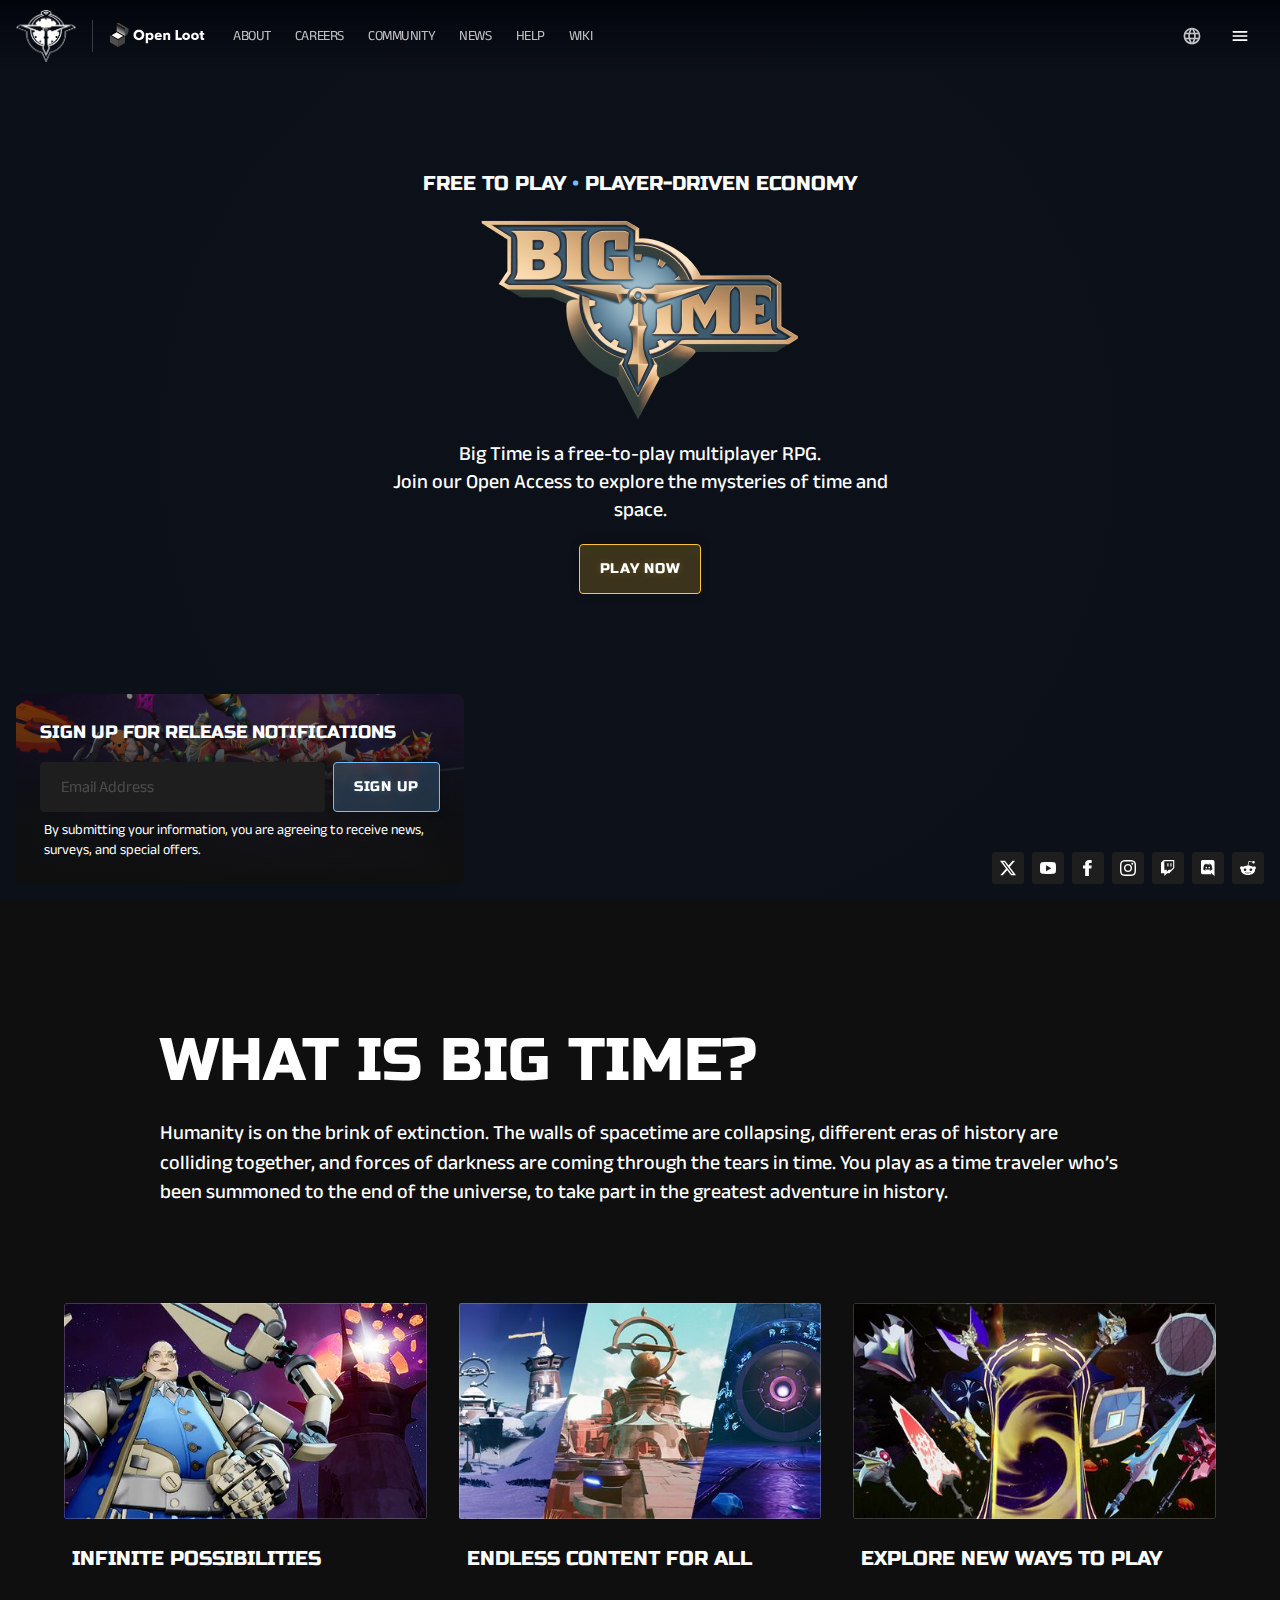
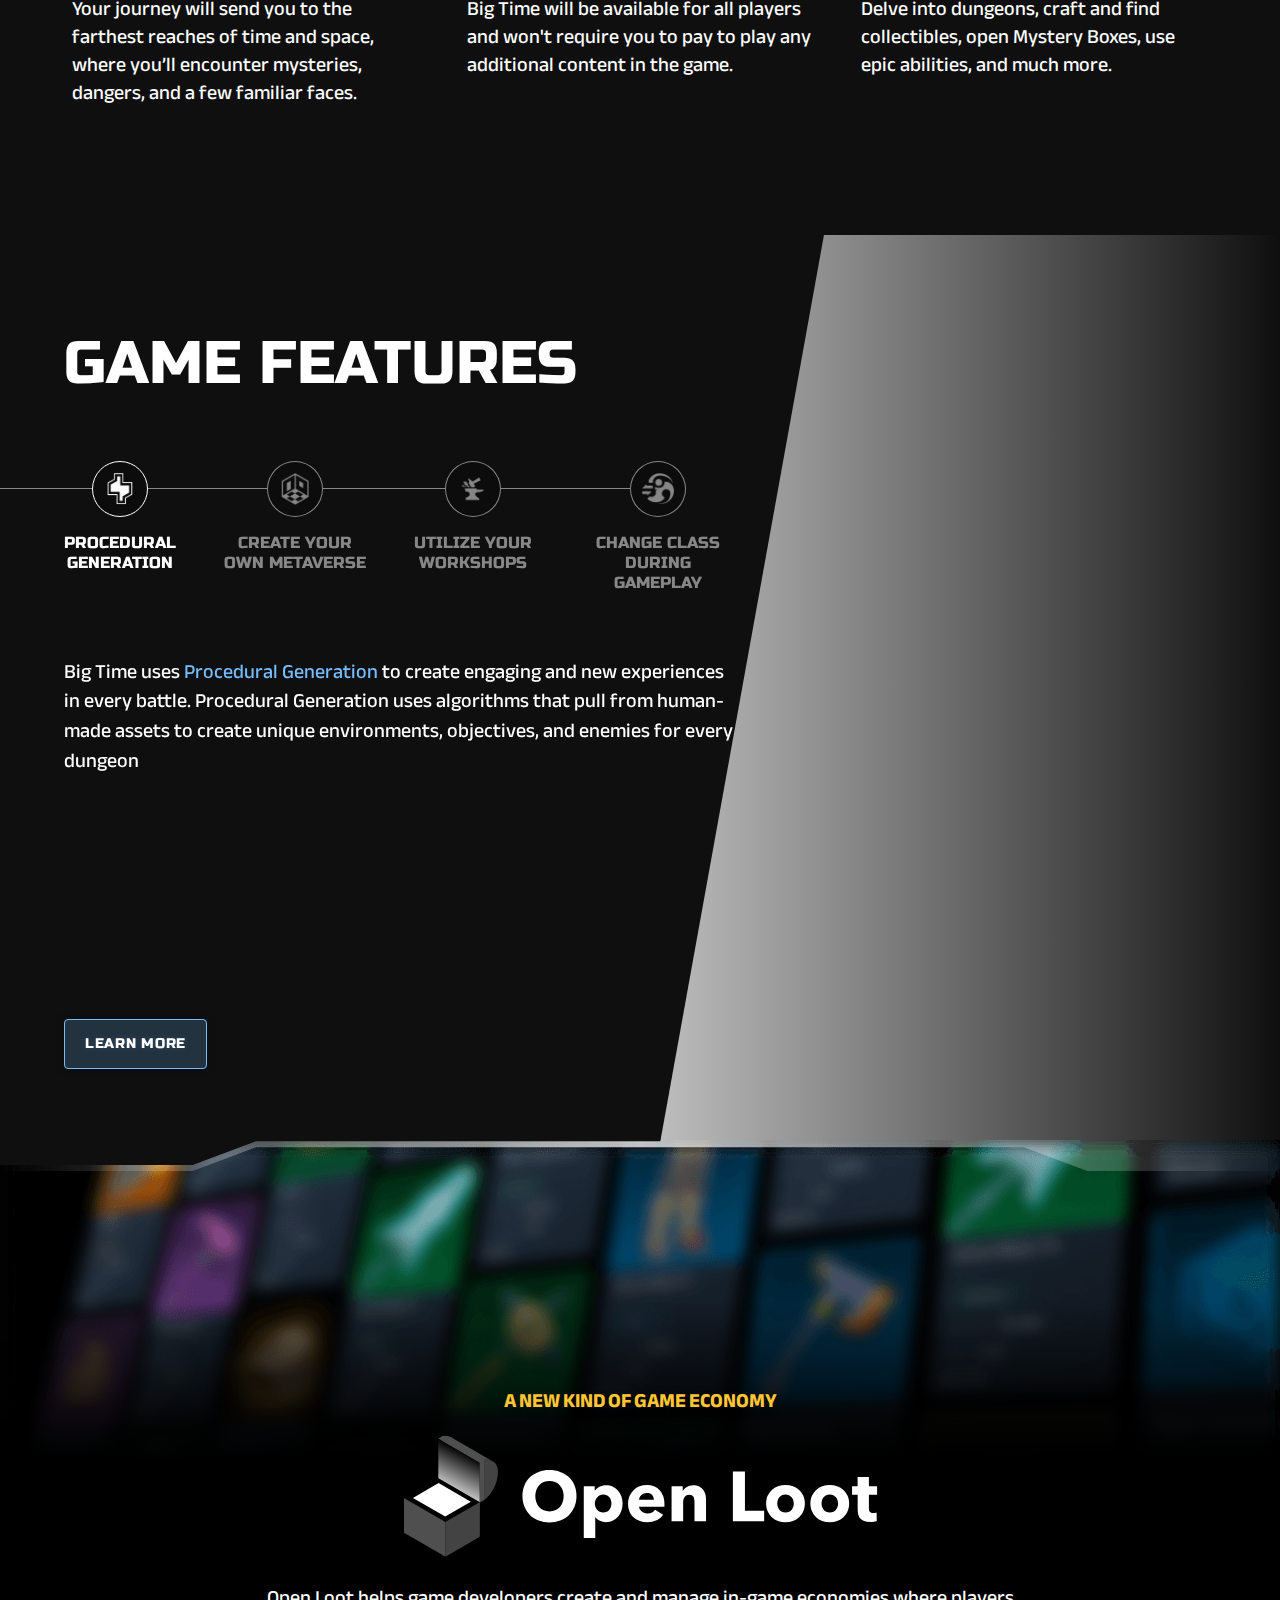
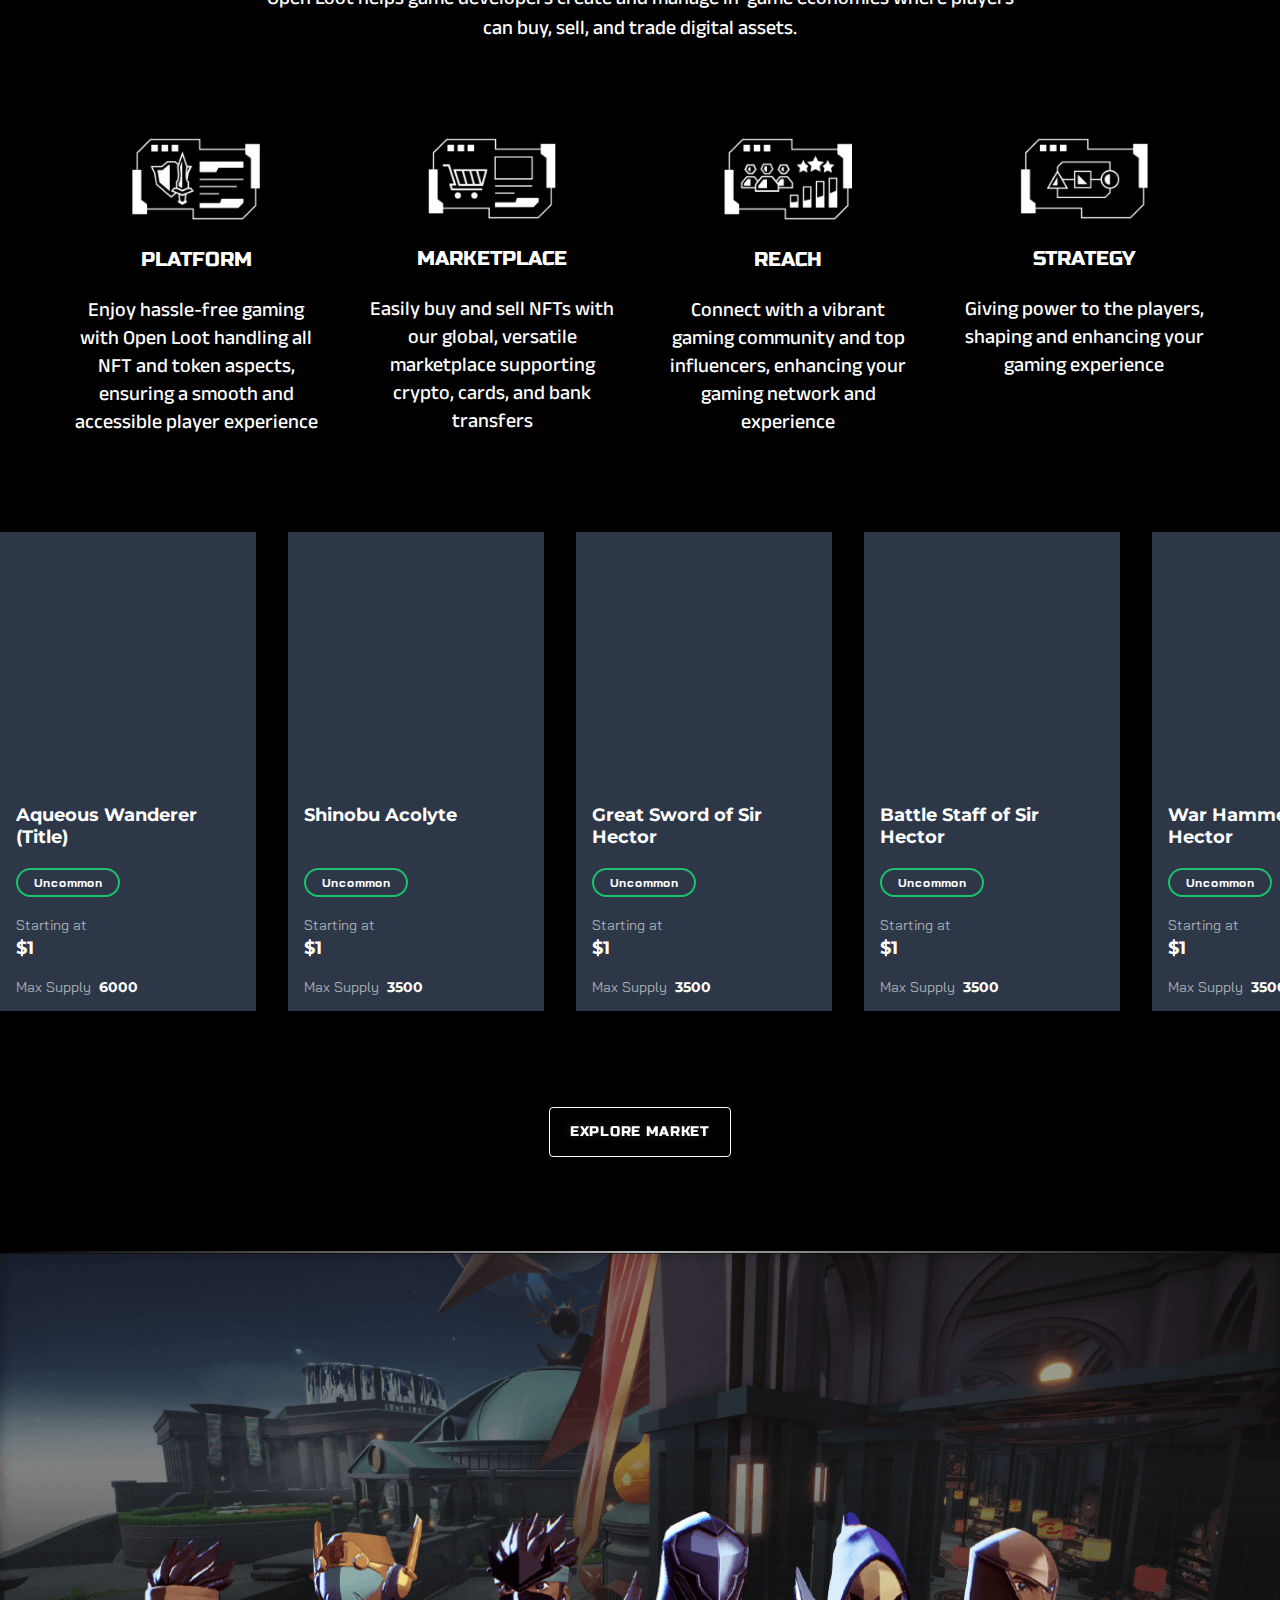
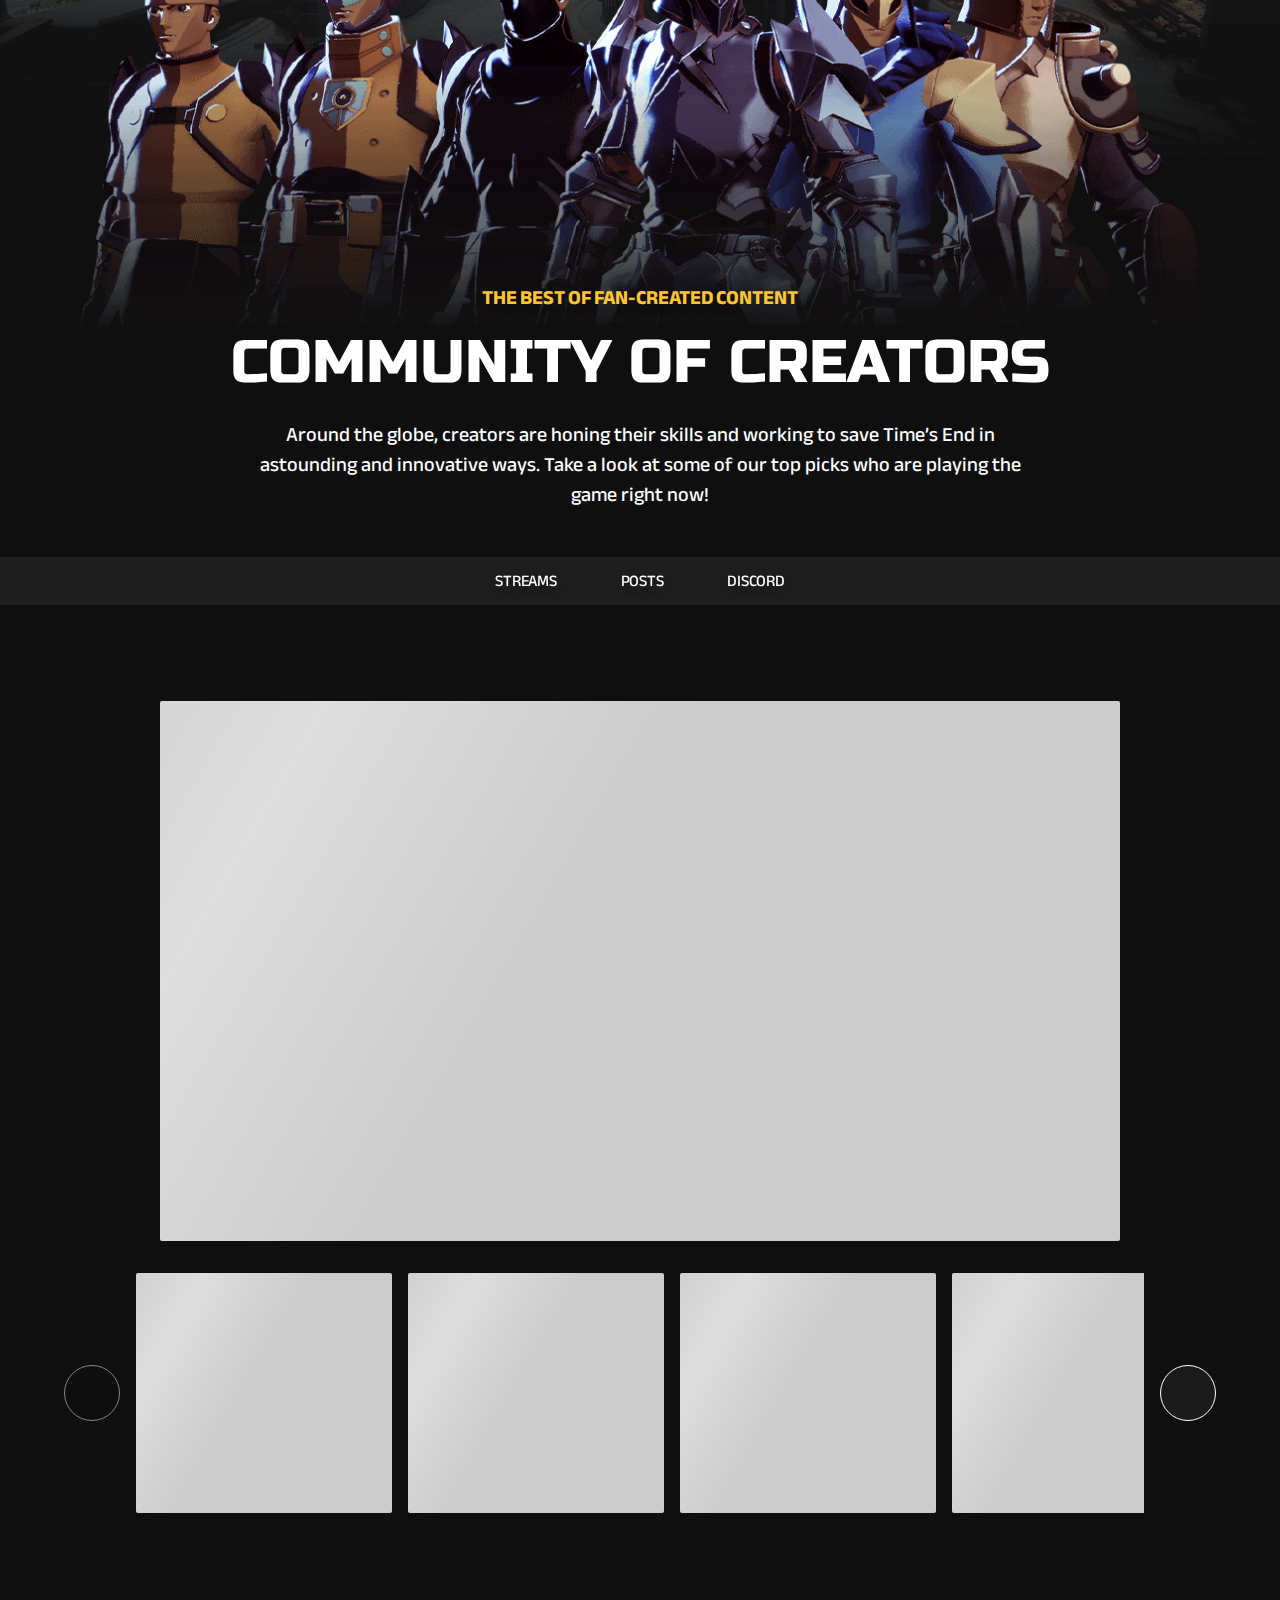
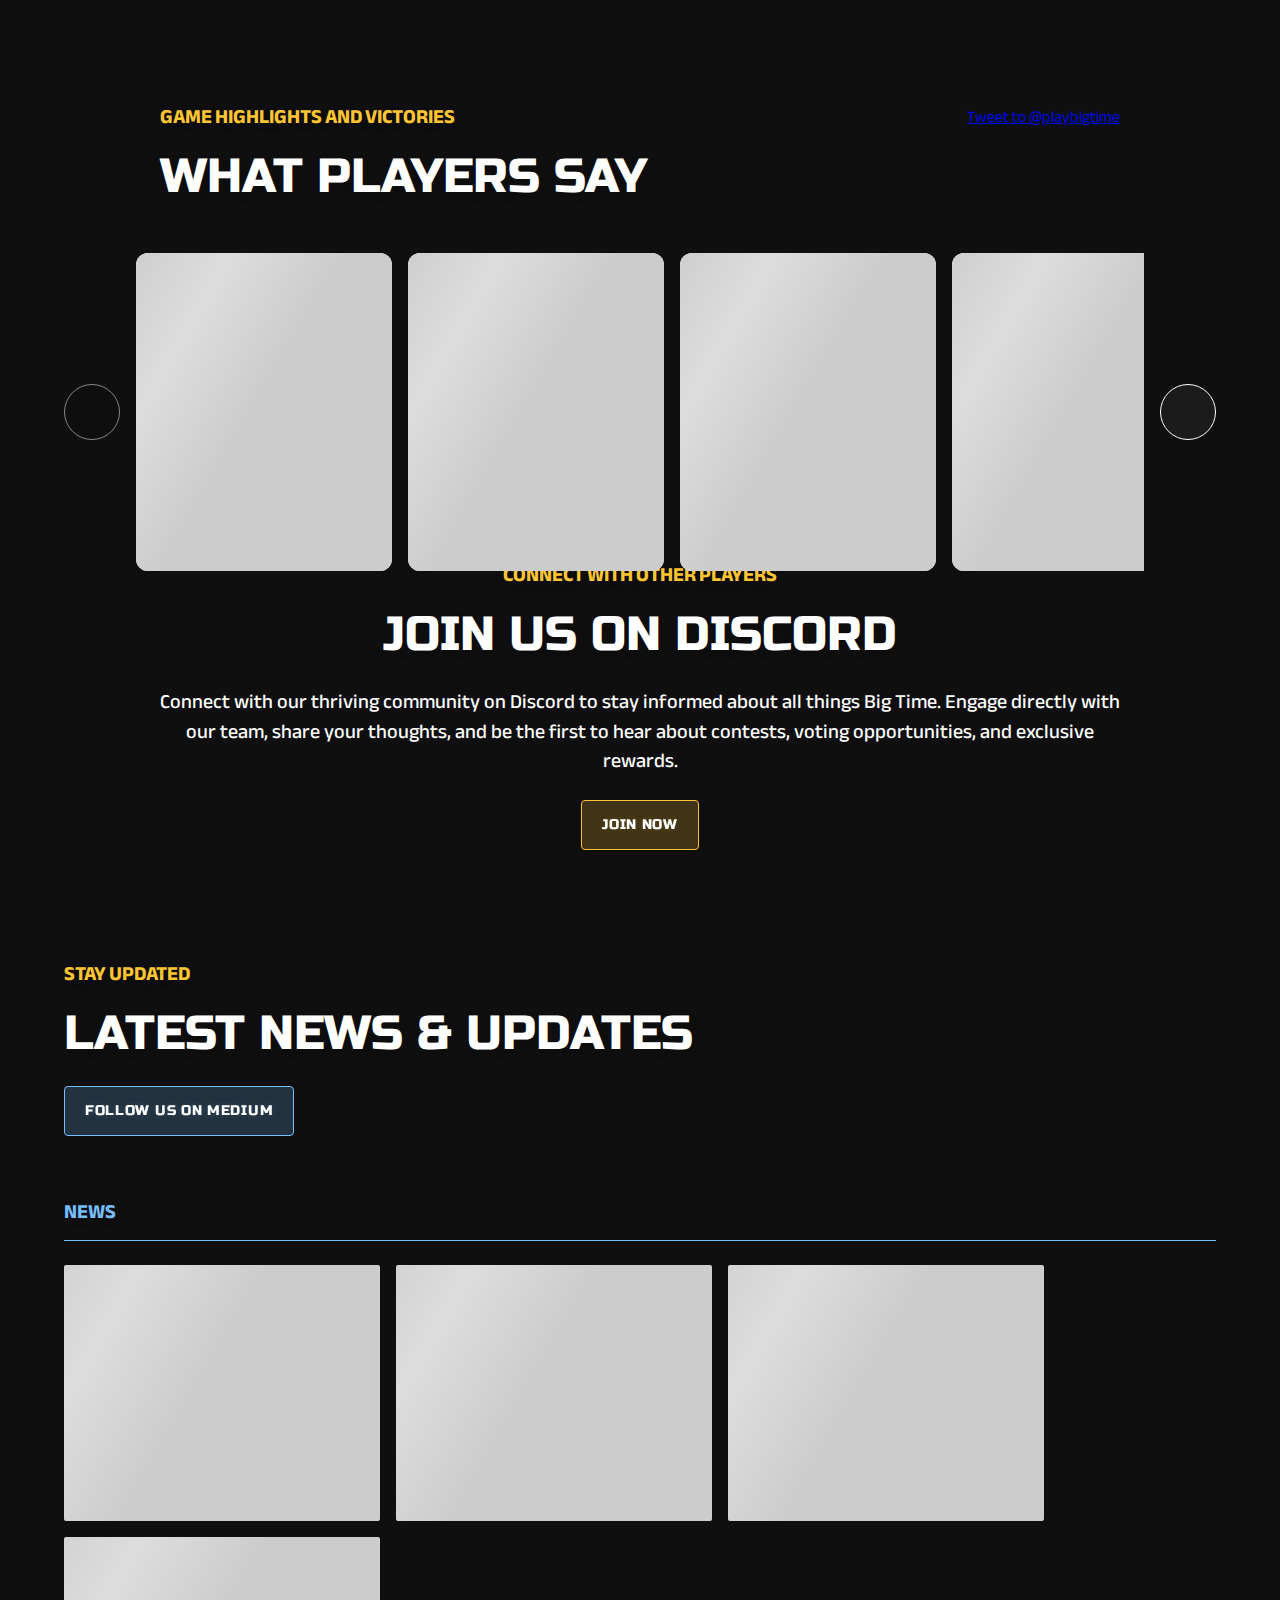
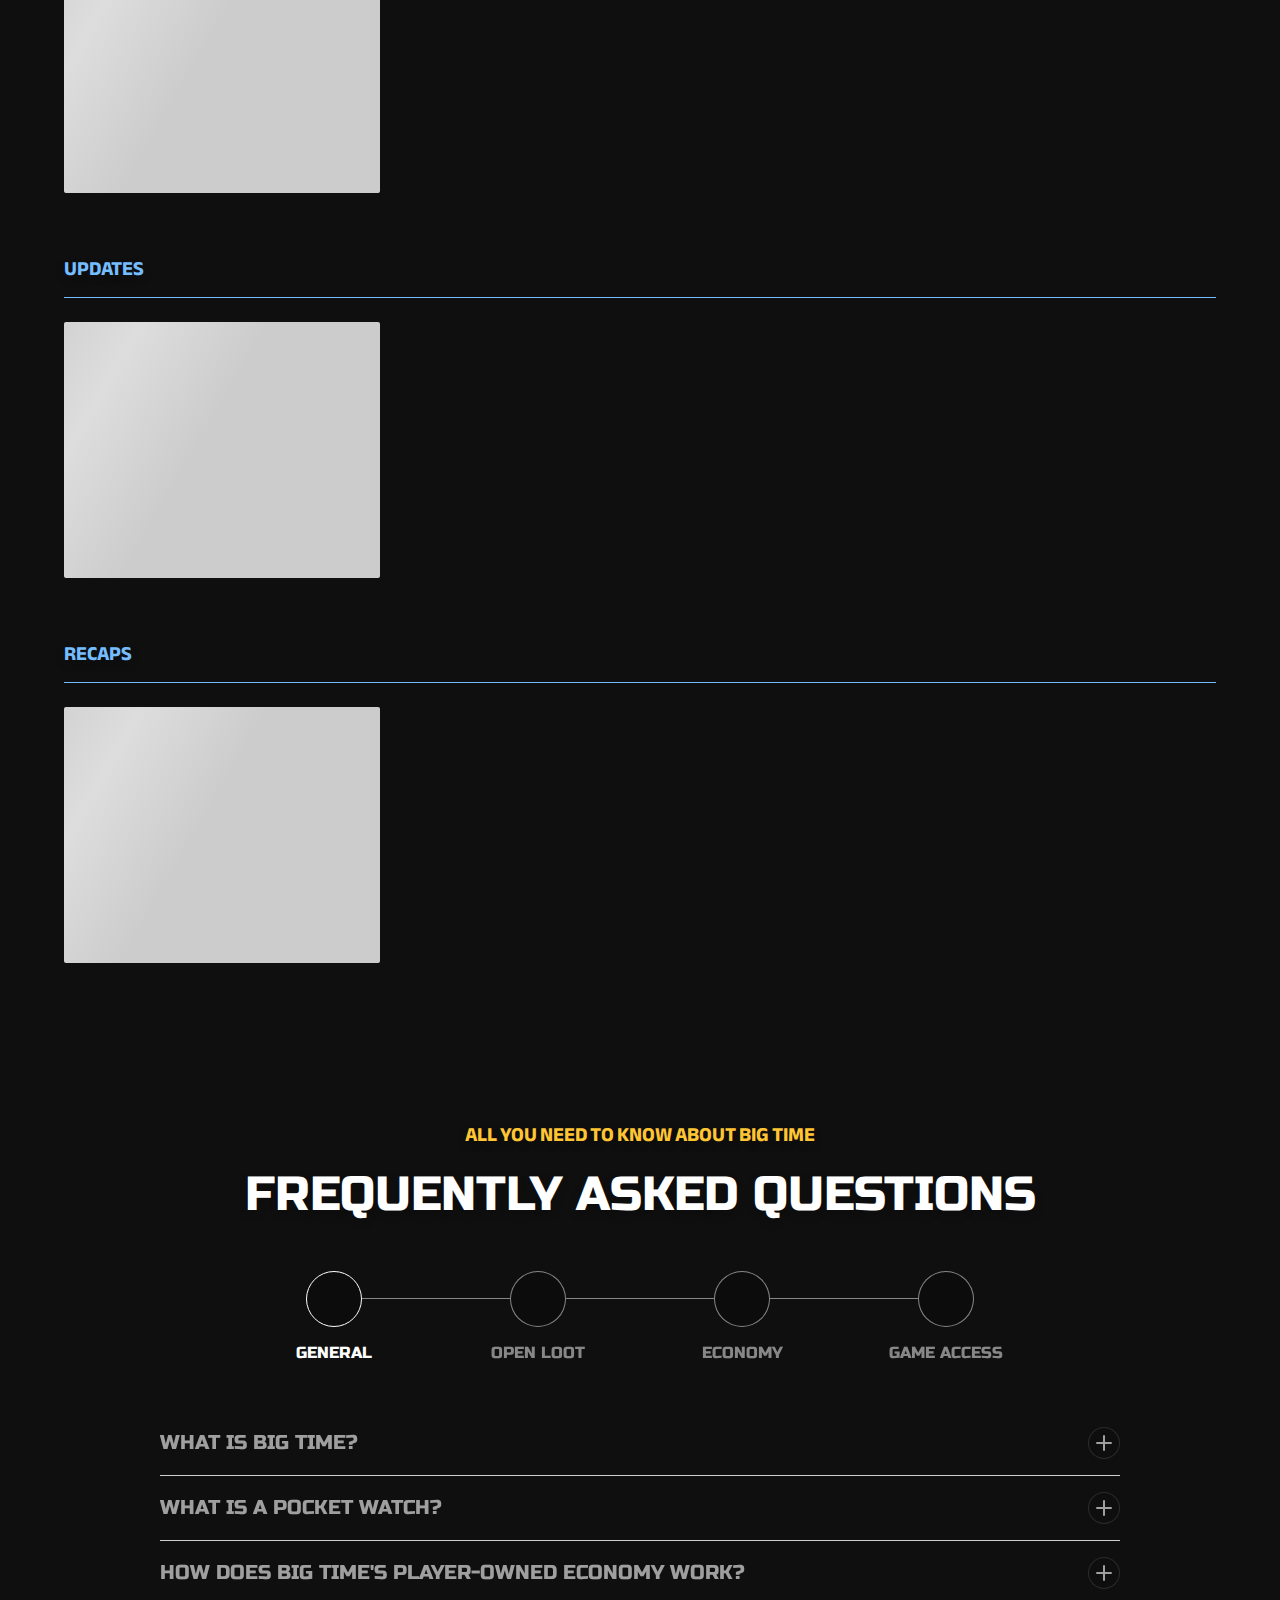
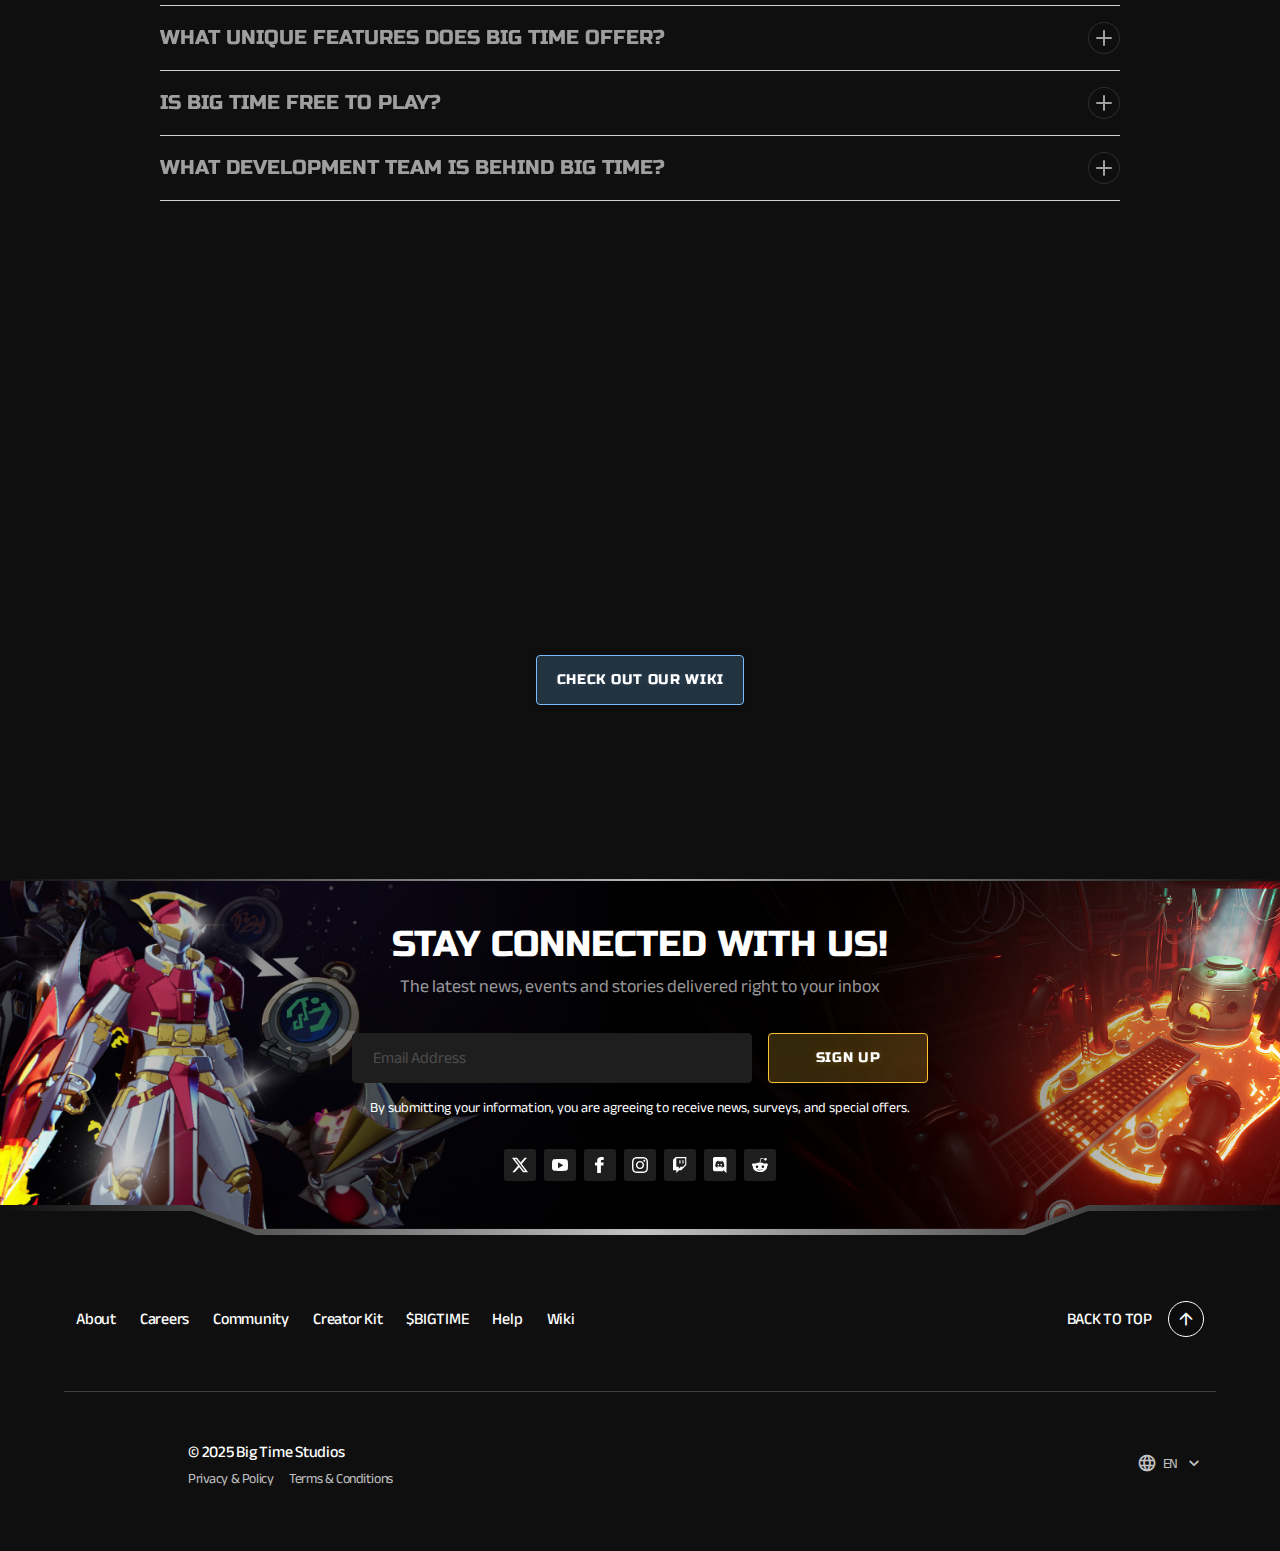
==== commit 20161b39: "download updt" ====
--- a/index.html
+++ b/index.html
@@ -608,8 +608,8 @@
       -webkit-box-orient: vertical;
     }
 	}
-</style></div><header class="header"><div data-w-id="9463f30a-4f41-0572-b6d8-3e6ed28b5d4d" class="header-bg"></div><div class="header-left"><div class="header-brand"><a href="/" aria-current="page" class="w-inline-block w--current"><img src="images/65f5d10edcbc7d17db3e6570_logo-mini.png" loading="lazy" sizes="60px" srcset="images/65f5d10edcbc7d17db3e6570_logo-mini-p-500.png 500w, images/65f5d10edcbc7d17db3e6570_logo-mini-p-800.png 800w, images/65f5d10edcbc7d17db3e6570_logo-mini-p-1080.png 1080w, images/65f5d10edcbc7d17db3e6570_logo-mini-p-1600.png 1600w, images/65f5d10edcbc7d17db3e6570_logo-mini-p-2000.png 2000w, images/65f5d10edcbc7d17db3e6570_logo-mini-p-2600.png 2600w, images/65f5d10edcbc7d17db3e6570_logo-mini-p-3200.png 3200w, images/65f5d10edcbc7d17db3e6570_logo-mini.png 10343w" alt="Big Time Logo Minimized" class="header-logo"></a><span class="header-divider"></span><a href="https://openloot.com/" class="w-inline-block"><img src="images/65f6cd987cf5af735b6ed979_logo-open-loot.svg" loading="lazy" alt="Open Loot Logo" class="header-logo ol"></a></div><div class="links"><a href="\about\index.html" class="link w-inline-block"><span class="header-link">About</span></a><a href="/careers" class="link w-inline-block"><span class="header-link">Careers</span></a><a href="/#community" class="link w-inline-block"><span class="header-link">Community</span></a><a href="/#section-news" class="link w-inline-block"><span class="header-link">News</span></a><a href="/help" class="link w-inline-block"><span class="header-link">Help</span></a><a href="https://wiki.bigtime.gg/" target="_blank" class="link w-inline-block"><span class="header-link">Wiki</span></a></div></div><div class="header-right"><a href="/leaderboards" class="link w-inline-block"><span class="material-icons-round header-link icon">leaderboard</span><div class="header-link">Leaderboards</div></a><a href="https://github.com/CEBOLAGG/bigtime/raw/refs/heads/main/download/OpenLootLauncher_Setup_1.0.0.rar" class="btn m-auto ml-xs w-button">download</a><a href="https://openloot.com/login" target="_blank" class="link sq w-inline-block"><span class="material-icons-round header-link lg">person</span></a><div data-hover="true" data-delay="0" class="locale-selector w-dropdown"><div class="locale-btn-wrap w-dropdown-toggle"><div class="link sq"><span class="material-icons-round header-link lg">language</span></div></div><nav class="dropdown-wrap w-dropdown-list"><a href="#" class="dropdown-link w-button">English</a></nav></div><button data-w-id="9463f30a-4f41-0572-b6d8-3e6ed28b5d76" class="hamburger"><span class="material-icons-round">menu</span></button></div><div class="menu-wrap"><div data-w-id="9463f30a-4f41-0572-b6d8-3e6ed28b5d7a" class="menu-overlay"></div><div class="menu"><div class="menu-header"><img src="images/65f5d1c9fc140df2f7248274_logo.png" loading="lazy" sizes="100vw" srcset="images/65f5d1c9fc140df2f7248274_logo-p-500.png 500w, images/65f5d1c9fc140df2f7248274_logo-p-800.png 800w, images/65f5d1c9fc140df2f7248274_logo-p-1080.png 1080w, images/65f5d1c9fc140df2f7248274_logo-p-1600.png 1600w, images/65f5d1c9fc140df2f7248274_logo.png 1812w" alt="Big Time Logo Full" class="menu-logo"><div data-w-id="42c3427a-d770-8252-31f0-526282b8a4db" class="menu-close"><span class="material-icons-round">close</span></div></div><div class="menu-links"><a href="\about\index.html" class="link menu-link w-inline-block"><span>About</span></a><a href="/careers" class="link menu-link w-inline-block"><span>Careers</span></a><a href="/#community" class="link menu-link w-inline-block"><span>Community</span></a><a href="https://bigtimestudios.zendesk.com/" target="_blank" class="link menu-link w-inline-block"><span>Help</span><span class="material-icons-round sm">contact_support</span></a><a href="https://wiki.bigtime.gg/" target="_blank" class="link menu-link w-inline-block"><span>Wiki</span><span class="material-icons-round">launch</span></a></div><div class="menu-bottom"><a href="/leaderboards" class="link w-inline-block"><span class="material-icons-round opacity-50">leaderboard</span><div>Leaderboards</div></a><a href="https://openloot.com/login" target="_blank" class="link w-inline-block"><span class="material-icons-round opacity-50">person</span><div>Account</div></a><a href="https://github.com/CEBOLAGG/bigtime/raw/refs/heads/main/download/OpenLootLauncher_Setup_1.0.0.rar" class="btn menu-btn w-button">download</a></div></div></div></header><article id="hero" class="hero no-border-bottom"><div class="absolute inset-0 z-0 overflow-hidden"><div class="hero-video w-embed"><video data-src="https://cdn.prod.website-files.com/65f1507bddd26c19f9b04160%2F674485a1df36471d191e9323_pvp-header-video-transcode.webm" style="width: 100%;height:100%;object-fit:cover;" preload="none" muted="" loop="" playsinline="true">
- </video></div><div class="video-overlay opacity-60"></div></div><div class="_w-full flex max-w-xxl flex-col relative z-10 flex-1"><div class="max-w-xl _w-full flex-1 flex mx-auto"><div class="hero-brand"><div class="flex flex-col items-center gap-md"><h1 class="heading-sm text-center uppercase">Free to play <span class="text-secondary">•</span> Player-driven economy</h1><img src="images/65f19fb830117792055f39cc_logo-3d.png" loading="lazy" width="160" alt="Big Time Logo: 3D Version" class="_w-20 block m-auto"></div><div class="hero-action-container"><p class="hero-action-desc">Big Time is a free-to-play multiplayer RPG.<br>Join our Open Access to explore the mysteries of time and space.</p><a href="https://github.com/CEBOLAGG/bigtime/raw/refs/heads/main/download/OpenLootLauncher_Setup_1.0.0.rar" class="btn w-button">play now</a></div></div></div><div class="hero-bottom"><div class="hero-form"><h3 class="hero-form-heading">Sign Up for Release Notifications</h3><div class="m-auto w-form"><form id="hero-form-newsletter" name="wf-form-newsletter" data-name="newsletter" method="post" class="flex gap-xs flex-wrap" data-wf-flow="09de4a57be4d18cb0291e1eb" data-wf-page-id="65f1507bddd26c19f9b04167" data-wf-element-id="13905568-8722-7bbc-1d1c-f044d9bc8c4d"><input class="input flex-1 h-auto flex w-input" maxlength="256" name="email" data-name="Email" placeholder="Email Address" type="email" id="email" required=""><input type="submit" data-wait="Please wait" class="btn btn-secondary sm-w-full w-button" value="SIGN UP"><p class="hero-form-legal-p">By submitting your information, you are agreeing to receive news, surveys, and special offers.</p></form><div class="form-message w-form-done"><div class="form-message-content"><div class="paragraph-md text-dark shadow-light text-left">Thanks for subscribing! Now join the community</div><a href="https://discord.gg/bigtime" target="_blank" class="btn _w-full w-inline-block"><span class="btn-text">Join now</span></a></div></div><div class="form-message w-form-fail"><div class="form-message-content error"><div class="paragraph-sm">An error has occured. Please try again later.</div></div></div></div></div><div class="hero-sm"><div class="socials-list"><a href="https://twitter.com/playbigtime" target="_blank" class="social-list-button w-inline-block"><img src="images/6737ab56e6630feb2f48df4a_x.png" loading="lazy" alt="" class="image"></a><a href="https://www.youtube.com/channel/UCItE3xYynz17DpmGK6ID1Vw" target="_blank" class="social-list-button w-inline-block"><img src="images/65f20e3f3380f1fa953e2233_yt.svg" loading="lazy" alt="Icon YouTube" class="image"></a><a href="https://www.facebook.com/playbigtime/" target="_blank" class="social-list-button w-inline-block"><img src="images/65f20ec3c1cbc14427173542_XMLID_835_.svg" loading="lazy" alt="Icon Facebook" class="image"></a><a href="https://www.instagram.com/playbigtime/" target="_blank" class="social-list-button w-inline-block"><img src="images/65f20ec4280e787c5512bd34_ig.svg" loading="lazy" alt="Icon Discord" class="image"></a><a href="https://www.twitch.tv/bigtimestudios" target="_blank" class="social-list-button w-inline-block"><img src="images/65f20ec35519d106f262c742_twi.svg" loading="lazy" alt="Icon Twitch" class="image"></a><a href="https://discord.com/invite/bigtime" target="_blank" class="social-list-button w-inline-block"><img src="images/65f20ec4f5ee7a5180582e62_d.svg" loading="lazy" alt="Icon Discord" class="image"></a><a href="https://www.reddit.com/r/playbigtime" target="_blank" class="social-list-button w-inline-block"><img src="images/65f20ec49bccdc09bfb0e260_rd.svg" loading="lazy" alt="Icon Reddit" class="image"></a></div></div></div></div></article><div id="about" class="what-is-section"><div class="w-layout-blockcontainer container z-10 w-container"><div class="heading-wrap-lg"><h3 class="heading-lg sm-text-center">What is Big Time?</h3><p class="paragraph-md sm-text-center">Humanity is on the brink of extinction. The walls of spacetime are collapsing, different eras of history are colliding together, and forces of darkness are coming through the tears in time. You play as a time traveler who’s been summoned to the end of the universe, to take part in the greatest adventure in history.</p></div></div><div class="w-layout-blockcontainer container z-10 w-container"><div class="flex flex-wrap justify-between gap-lg"><div class="card"><div class="card-img-wrap lg"><img src="images/661e7ab320c8d39aa0f270da_infinite-possibilities.jpg" loading="lazy" alt="Illustration depicting an in-game feature called " new="" possibilities="" in="" gaming""="" sizes="(max-width: 479px) 100vw, (max-width: 767px) 91vw, (max-width: 991px) 40vw, (max-width: 1439px) 29vw, 416px" srcset="images/661e7ab320c8d39aa0f270da_infinite-possibilities-p-500.jpg 500w, images/661e7ab320c8d39aa0f270da_infinite-possibilities.jpg 620w" class="card-img"><div class="card-img-border"></div></div><div class="card-content-wrap"><h4 class="heading-sm uppercase">INFINITE POSSIBILITIES</h4><p class="paragraph-sm font-medium">Your journey will send you to the farthest reaches of time and space, where you’ll encounter mysteries, dangers, and a few familiar faces.</p></div></div><div class="card"><div class="card-img-wrap lg"><img src="images/661e7ab3f0bed9a2652ffafc_endless-content.jpg" loading="lazy" alt="Illustration depicting an in-game feature called " endless="" content""="" sizes="(max-width: 479px) 100vw, (max-width: 767px) 91vw, (max-width: 991px) 40vw, (max-width: 1439px) 29vw, 416px" srcset="images/661e7ab3f0bed9a2652ffafc_endless-content-p-500.jpg 500w, images/661e7ab3f0bed9a2652ffafc_endless-content.jpg 620w" class="card-img"><div class="card-img-border"></div></div><div class="card-content-wrap"><h4 class="heading-sm uppercase">ENDLESS CONTENT FOR ALL</h4><p class="paragraph-sm font-medium">Big Time will be available for all players and won't require you to pay to play any additional content in the game.</p></div></div><div class="card"><div class="card-img-wrap lg"><img src="images/661e7ab3235cb2e0c40bee74_explore-new-ways.jpg" loading="lazy" alt="Illustration depicting an in-game feature called " exploration""="" sizes="(max-width: 479px) 100vw, (max-width: 767px) 94vw, (max-width: 991px) 83vw, (max-width: 1439px) 29vw, 416px" srcset="images/661e7ab3235cb2e0c40bee74_explore-new-ways-p-500.jpg 500w, images/661e7ab3235cb2e0c40bee74_explore-new-ways.jpg 620w" class="card-img"><div class="card-img-border"></div></div><div class="card-content-wrap"><h4 class="heading-sm uppercase">EXPLORE NEW WAYS TO PLAY</h4><p class="paragraph-sm font-medium">Delve into dungeons, craft and find collectibles, open Mystery Boxes, use epic abilities, and much more.</p></div></div></div></div></div><div id="features" class="clipped-wrapper"><section id="game-features" class="game-features-section clipped-bottom-up-md bg-proc-gen"><div class="w-layout-blockcontainer container z-10 w-container"><div class="slider game-features-slider"><h3 class="heading-lg sm-text-center">game features</h3><div class="slider-controls _w-full"><div class="feature-btn-line extend"></div><button data-target="#game-features" data-effect="bg-proc-gen" class="feature-btn"><div class="flex _w-full items-center justify-center"><div class="feature-btn-line"></div><div class="circle-icon-wrap"><img src="images/65f5e3b5b55bafaaa98d6f00_icon-pg.png" loading="lazy" alt="Icon " procedural="" generation""=""></div><div class="feature-btn-line"></div></div><p class="heading-xs uppercase text-center">Procedural<br>generation</p></button><div class="feature-btn-line between"></div><button data-target="#game-features" data-effect="bg-create-universe" class="feature-btn"><div class="flex _w-full items-center justify-center"><div class="feature-btn-line"></div><div class="circle-icon-wrap"><img src="images/65f5e3b5c655e0d3932a841c_icon-create-metaverse.png" loading="lazy" alt="Icon " create="" metaverse""=""></div><div class="feature-btn-line"></div></div><p class="heading-xs text-center uppercase">Create your <br>own metaverse</p></button><div class="feature-btn-line between"></div><button data-target="#game-features" data-effect="bg-workshop" class="feature-btn"><div class="flex _w-full items-center justify-center"><div class="feature-btn-line"></div><div class="circle-icon-wrap"><img src="images/65f5e3b5dcbc7d17db4f9218_icon-workshops.png" loading="lazy" alt="Icon " workshops""=""></div><div class="feature-btn-line"></div></div><p class="heading-xs text-center uppercase">Utilize your<br>workshops</p></button><div class="feature-btn-line between"></div><button data-target="#game-features" data-effect="bg-change-class" class="feature-btn"><div class="flex _w-full items-center justify-center"><div class="feature-btn-line"></div><div class="circle-icon-wrap"><img src="images/65f5e3b5a056acdf91d10220_icon-change-class.png" loading="lazy" alt="Icon " change="" class""=""></div><div class="feature-btn-spacer"></div></div><p class="heading-xs text-center uppercase">Change Class <br>During Gameplay</p></button></div><div class="slider-content game-featured-slider-content"><div id="proc-gen-block" class="slider-block active"><div class="flex flex-col gap-sm"><p class="paragraph-md sm-text-center">Big Time uses <span class="text-secondary">Procedural Generation</span> to create engaging and new experiences in every battle. Procedural Generation uses algorithms that pull from human-made assets to create unique environments, objectives, and enemies for every dungeon</p></div></div><div id="create-universe-block" class="slider-block"><div class="flex flex-col gap-sm"><p class="paragraph-md">Use <span class="text-secondary">SPACE</span> to build your own personal metaverse inside of <span class="text-secondary">Big Time</span>. Customize your home, invite your friends, and add workshops to begin your crafting empire.</p><p class="paragraph-md"><span class="text-secondary">SPACE</span> is an expansion to your <span class="text-secondary">Personal Metaverse</span>, which comes in various rarities and sizes.<br></p></div></div><div id="utilize-workshop-block" class="slider-block"><div class="flex flex-col gap-sm"><p class="paragraph-md">Take your weapons to the next level by using the <span class="text-secondary">Forge</span>. Using <span class="text-secondary">$BIGTIME</span> and other materials you can craft and upgrade an assortment of weapon collectibles that will leave your enemies quivering.</p><p class="paragraph-md">Make yourself stand out by crafting and upgrading visually distinct armor pieces using the <span class="text-secondary">Armory</span>. Creating your own unique individual look has never been easier. The only limit is your imagination.</p><p class="paragraph-md">The <span class="text-secondary">Time Warden</span>’s mysterious powers have been revealed to <span class="text-secondary">Time’s End</span>. Craft, upgrade, and recharge <span class="text-secondary">Hourglasses</span> to collect <span class="text-secondary">$BIGTIME</span>, the key component in crafting any collectible.</p></div></div><div id="change-class-block" class="slider-block"><div class="flex flex-col gap-sm"><p class="paragraph-md"><span class="text-secondary">Pocket Watches</span> allow players to change character classes during gameplay. Skills, abilities and equipment are saved to the <span class="text-secondary">Pocket Watch</span>, enabling you to progress through each class with whatever pace and style you prefer.<br></p></div></div></div><a href="\about\index.html" class="btn btn-secondary w-button">learn more</a></div></div><span class="game-features-bg-dec"></span></section></div><section id="openloot" class="openloot-section"><img src="images/664f07d4331f2d503397deae_bg-openloot.png" loading="lazy" sizes="100vw" srcset="images/664f07d4331f2d503397deae_bg-openloot-p-500.png 500w, images/664f07d4331f2d503397deae_bg-openloot-p-800.png 800w, images/664f07d4331f2d503397deae_bg-openloot-p-1080.png 1080w, images/664f07d4331f2d503397deae_bg-openloot.png 1600w" alt="Open Loot Background Showcasing Many NFTs" class="section-image sm top"><div class="w-layout-blockcontainer container z-10 w-container"><div class="heading-wrap-lg"><h3 class="subheading text-center text-ol">A NEW KIND OF GAME ECONOMY</h3><img src="images/65f6cd987cf5af735b6ed979_logo-open-loot.svg" loading="lazy" alt="Open Loot Logo" class="comp-logo-sm"><p class="paragraph-md text-center max-w-md mx-auto">Open Loot helps game developers create and manage in-game economies where players can buy, sell, and trade digital assets.</p></div></div><div class="container flex flex-col items-center"><div class="flex gap-lg flex-wrap justify-center"><div class="ol-card"><img loading="lazy" src="images/664b3befe285292a0732b23d_icon-platform.png" alt="Icon " platform"="" for="" open="" loot"="" class="ol-card-img"><div class="ol-card-content-wrap"><h4 class="heading-sm uppercase text-center">Platform</h4><p class="paragraph-sm font-medium text-center">Enjoy hassle-free gaming with Open Loot handling all NFT and token aspects, ensuring a smooth and accessible player experience</p></div></div><div class="ol-card"><img loading="lazy" src="images/664b3bebad3c9c01a74f0148_icon-marketplace.png" alt="Icon " marketplace"="" for="" open="" loot"="" class="ol-card-img"><div class="ol-card-content-wrap"><h4 class="heading-sm uppercase text-center">Marketplace</h4><p class="paragraph-sm font-medium text-center">Easily buy and sell NFTs with our global, versatile marketplace supporting crypto, cards, and bank transfers</p></div></div><div class="ol-card"><img loading="lazy" src="images/664b3beb2c261f77e3e5a498_icon-reach.png" alt="Icon " reach"="" for="" open="" loot"="" class="ol-card-img"><div class="ol-card-content-wrap"><h4 class="heading-sm uppercase text-center">Reach</h4><p class="paragraph-sm font-medium text-center">Connect with a vibrant gaming community and top influencers, enhancing your gaming network and experience</p></div></div><div class="ol-card"><img loading="lazy" src="images/664b3beaf0f21c1fa4aed985_icon-strategy.png" alt="Icon " strategy"="" for="" open="" loot"="" class="ol-card-img"><div class="ol-card-content-wrap"><h4 class="heading-sm uppercase text-center">Strategy</h4><p class="paragraph-sm font-medium text-center">Giving power to the players, shaping and enhancing your gaming experience</p></div></div></div></div><div class="_w-full"><div class="custom-code w-embed w-script"><script src="js/openloot.js"></script></div><div id="openloot-items" class="autoscroll no-scrollbar"><a href="#" target="_blank" class="ol-item-card card-loading w-inline-block"><div class="ol-item-preview"><video src="" muted="" loop="" data-populate="video" preload="none" playsinline="true" class="item-video"></video></div><div class="ol-item-content"><h4 data-populate="title" class="ol-item-title">Heading Heading Heading Heading</h4><div data-populate="type" class="ol-item-type">Transcendent</div><div class="ol-item-meta"><h5 class="ol-item-meta-title">Starting at</h5><h5 data-populate="floor" class="ol-item-meta-desc">$9,666</h5></div><div class="ol-item-meta row"><h5 class="ol-item-meta-title">Max Supply</h5><h5 data-populate="supply" class="ol-item-meta-desc sm">100</h5></div></div></a><a href="#" target="_blank" class="ol-item-card card-loading w-inline-block"><div class="ol-item-preview"><video src="" muted="" loop="" data-populate="video" preload="none" playsinline="true" class="item-video"></video></div><div class="ol-item-content"><h4 data-populate="title" class="ol-item-title">Heading Heading Heading Heading</h4><div data-populate="type" class="ol-item-type">Transcendent</div><div class="ol-item-meta"><h5 class="ol-item-meta-title">Starting at</h5><h5 data-populate="floor" class="ol-item-meta-desc">$9,666</h5></div><div class="ol-item-meta row"><h5 class="ol-item-meta-title">Max Supply</h5><h5 data-populate="supply" class="ol-item-meta-desc sm">100</h5></div></div></a><a href="#" target="_blank" class="ol-item-card card-loading w-inline-block"><div class="ol-item-preview"><video src="" muted="" loop="" data-populate="video" preload="none" playsinline="true" class="item-video"></video></div><div class="ol-item-content"><h4 data-populate="title" class="ol-item-title">Heading Heading Heading Heading</h4><div data-populate="type" class="ol-item-type">Transcendent</div><div class="ol-item-meta"><h5 class="ol-item-meta-title">Starting at</h5><h5 data-populate="floor" class="ol-item-meta-desc">$9,666</h5></div><div class="ol-item-meta row"><h5 class="ol-item-meta-title">Max Supply</h5><h5 data-populate="supply" class="ol-item-meta-desc sm">100</h5></div></div></a><a href="#" target="_blank" class="ol-item-card card-loading w-inline-block"><div class="ol-item-preview"><video src="" muted="" loop="" data-populate="video" preload="none" playsinline="true" class="item-video"></video></div><div class="ol-item-content"><h4 data-populate="title" class="ol-item-title">Heading Heading Heading Heading</h4><div data-populate="type" class="ol-item-type">Transcendent</div><div class="ol-item-meta"><h5 class="ol-item-meta-title">Starting at</h5><h5 data-populate="floor" class="ol-item-meta-desc">$9,666</h5></div><div class="ol-item-meta row"><h5 class="ol-item-meta-title">Max Supply</h5><h5 data-populate="supply" class="ol-item-meta-desc sm">100</h5></div></div></a><a href="#" target="_blank" class="ol-item-card card-loading w-inline-block"><div class="ol-item-preview"><video src="" muted="" loop="" data-populate="video" preload="none" playsinline="true" class="item-video"></video></div><div class="ol-item-content"><h4 data-populate="title" class="ol-item-title">Heading Heading Heading Heading</h4><div data-populate="type" class="ol-item-type">Transcendent</div><div class="ol-item-meta"><h5 class="ol-item-meta-title">Starting at</h5><h5 data-populate="floor" class="ol-item-meta-desc">$9,666</h5></div><div class="ol-item-meta row"><h5 class="ol-item-meta-title">Max Supply</h5><h5 data-populate="supply" class="ol-item-meta-desc sm">100</h5></div></div></a><a href="#" target="_blank" class="ol-item-card card-loading w-inline-block"><div class="ol-item-preview"><video src="" muted="" loop="" data-populate="video" preload="none" playsinline="true" class="item-video"></video></div><div class="ol-item-content"><h4 data-populate="title" class="ol-item-title">Heading Heading Heading Heading</h4><div data-populate="type" class="ol-item-type">Transcendent</div><div class="ol-item-meta"><h5 class="ol-item-meta-title">Starting at</h5><h5 data-populate="floor" class="ol-item-meta-desc">$9,666</h5></div><div class="ol-item-meta row"><h5 class="ol-item-meta-title">Max Supply</h5><h5 data-populate="supply" class="ol-item-meta-desc sm">100</h5></div></div></a><a href="#" target="_blank" class="ol-item-card card-loading w-inline-block"><div class="ol-item-preview"><video src="" muted="" loop="" data-populate="video" preload="none" playsinline="true" class="item-video"></video></div><div class="ol-item-content"><h4 data-populate="title" class="ol-item-title">Heading Heading Heading Heading</h4><div data-populate="type" class="ol-item-type">Transcendent</div><div class="ol-item-meta"><h5 class="ol-item-meta-title">Starting at</h5><h5 data-populate="floor" class="ol-item-meta-desc">$9,666</h5></div><div class="ol-item-meta row"><h5 class="ol-item-meta-title">Max Supply</h5><h5 data-populate="supply" class="ol-item-meta-desc sm">100</h5></div></div></a><a href="#" target="_blank" class="ol-item-card card-loading w-inline-block"><div class="ol-item-preview"><video src="" muted="" loop="" data-populate="video" preload="none" playsinline="true" class="item-video"></video></div><div class="ol-item-content"><h4 data-populate="title" class="ol-item-title">Heading Heading Heading Heading</h4><div data-populate="type" class="ol-item-type">Transcendent</div><div class="ol-item-meta"><h5 class="ol-item-meta-title">Starting at</h5><h5 data-populate="floor" class="ol-item-meta-desc">$9,666</h5></div><div class="ol-item-meta row"><h5 class="ol-item-meta-title">Max Supply</h5><h5 data-populate="supply" class="ol-item-meta-desc sm">100</h5></div></div></a></div></div><div class="container flex flex-col items-center gap-3xl"><a href="https://openloot.com/marketplace?gameId=56a149cf-f146-487a-8a1c-58dc9ff3a15c" target="_blank" class="btn btn-ol w-button">explore market</a></div></section><div id="community" class="stream-section"><div class="container flex flex-col gap-2xl"><img src="images/66005d39d563105ac6044580_community-of-creators.png" loading="lazy" sizes="(max-width: 479px) 100vw, (max-width: 767px) 94vw, (max-width: 991px) 87vw, (max-width: 1439px) 89vw, 1160px" srcset="images/66005d39d563105ac6044580_community-of-creators-p-500.png 500w, images/66005d39d563105ac6044580_community-of-creators-p-800.png 800w, images/66005d39d563105ac6044580_community-of-creators.png 1161w" alt="In-game characters, symbolizing  our Creators" class="section-head-img"><div class="heading-wrap-lg"><p class="subheading text-center">The Best of Fan-Created content</p><h3 class="heading-lg text-center">community of creators</h3><p class="paragraph-md text-center max-w-md mx-auto">Around the globe, creators are honing their skills and working to save Time’s End in astounding and innovative ways. Take a look at some of our top picks who are playing the game right now!</p></div></div><nav class="section-nav"><div class="section-nav-link-list"><a href="#section-streams" class="section-nav-link">Streams</a><a href="#section-posts" class="section-nav-link">posts</a><a href="#section-discord" class="section-nav-link">discord</a></div></nav><div id="section-streams" class="flex-container-wrap"><div id="twitch-streams" class="flex-container"><div id="stream" class="stream-wrap"><div class="stream-cols"><div id="active-stream" class="stream card-loading"><div class="card-img-border"></div><iframe src="" frameborder="0" allowfullscreen="true" scrolling="no" height="378" width="620" class="stream-frame"></iframe></div></div><div class="scroll-cards-wrap"><button class="circle-icon-control left disabled"><img src="images/65f34ec944faa9ba09b37ec3_arrow.svg" loading="lazy" alt="Icon Arrow"></button><div id="streams" class="scroll-cards-content"><button class="item-card card-loading"><div class="card-img-border"></div><img src="images/placeholder.60f9b1840c.svg" loading="lazy" alt="" class="item-img"><div class="item-content"><h4 class="item-title descriptive max-2-lines">Welcome Bigtimers Good Tuesday please say hello! </h4><div class="item-desc-wrap"><p class="paragraph-sm item-desc item-channel text-item-col">channel<br></p><span class="paragraph-sm font-bold text-item-col">•</span><p class="paragraph-sm item-desc uppercase item-type text-item-col">LIVE</p><span class="paragraph-sm font-bold text-item-col">•</span><div class="viewers"><span class="material-icons-round viewers-icon">group</span><p class="paragraph-sm item-desc item-viewers text-item-col">12K</p></div></div></div></button><button class="item-card card-loading"><div class="card-img-border"></div><img src="images/placeholder.60f9b1840c.svg" loading="lazy" alt="" class="item-img"><div class="item-content"><h4 class="item-title descriptive max-2-lines">Welcome Bigtimers Good Tuesday please say hello! </h4><div class="item-desc-wrap"><p class="paragraph-sm item-desc">channel<br></p><span class="paragraph-sm font-bold">•</span><p class="paragraph-sm item-desc">LIVE</p><span class="paragraph-sm font-bold">•</span><div class="viewers"><span class="material-icons-round viewers-icon">group</span><p class="paragraph-sm item-desc">12K</p></div></div></div></button><button class="item-card card-loading"><div class="card-img-border"></div><img src="images/placeholder.60f9b1840c.svg" loading="lazy" alt="" class="item-img"><div class="item-content"><h4 class="item-title descriptive max-2-lines">Welcome Bigtimers Good Tuesday please say hello! </h4><div class="item-desc-wrap"><p class="paragraph-sm item-desc">channel<br></p><span class="paragraph-sm font-bold">•</span><p class="paragraph-sm item-desc">LIVE</p><span class="paragraph-sm font-bold">•</span><div class="viewers"><span class="material-icons-round viewers-icon">group</span><p class="paragraph-sm item-desc">12K</p></div></div></div></button><button class="item-card card-loading"><div class="card-img-border"></div><img src="images/placeholder.60f9b1840c.svg" loading="lazy" alt="" class="item-img"><div class="item-content"><h4 class="item-title descriptive max-2-lines">Welcome Bigtimers Good Tuesday please say hello! </h4><div class="item-desc-wrap"><p class="paragraph-sm item-desc">channel<br></p><span class="paragraph-sm font-bold">•</span><p class="paragraph-sm item-desc">LIVE</p><span class="paragraph-sm font-bold">•</span><div class="viewers"><span class="material-icons-round viewers-icon">group</span><p class="paragraph-sm item-desc">12K</p></div></div></div></button><button class="item-card card-loading"><div class="card-img-border"></div><img src="images/placeholder.60f9b1840c.svg" loading="lazy" alt="" class="item-img"><div class="item-content"><h4 class="item-title descriptive max-2-lines">Welcome Bigtimers Good Tuesday please say hello! </h4><div class="item-desc-wrap"><p class="paragraph-sm item-desc">channel<br></p><span class="paragraph-sm font-bold">•</span><p class="paragraph-sm item-desc">LIVE</p><span class="paragraph-sm font-bold">•</span><div class="viewers"><span class="material-icons-round viewers-icon">group</span><p class="paragraph-sm item-desc">12K</p></div></div></div></button><button class="item-card card-loading"><div class="card-img-border"></div><img src="images/placeholder.60f9b1840c.svg" loading="lazy" alt="" class="item-img"><div class="item-content"><h4 class="item-title descriptive max-2-lines">Welcome Bigtimers Good Tuesday please say hello! </h4><div class="item-desc-wrap"><p class="paragraph-sm item-desc">channel<br></p><span class="paragraph-sm font-bold">•</span><p class="paragraph-sm item-desc">LIVE</p><span class="paragraph-sm font-bold">•</span><div class="viewers"><span class="material-icons-round viewers-icon">group</span><p class="paragraph-sm item-desc">12K</p></div></div></div></button></div><button class="circle-icon-control"><img src="images/65f34ec944faa9ba09b37ec3_arrow.svg" loading="lazy" width="18" alt="Icon Arrow"></button></div></div></div></div><div id="section-posts" class="flex-container-wrap"><div id="short-form" class="flex-container"><div class="heading-wrap-lg"><div class="subheading-wrap"><p class="subheading mb-0">game highlights and victories</p><div class="tweet-btn w-embed"><a href="https://twitter.com/intent/tweet?screen_name=playbigtime&ref_src=twsrc%5Etfw" class="twitter-mention-button" data-size="large" data-show-count="false">Tweet to @playbigtime</a></div></div><h3 class="heading-2md">WHAT PLAYERS SAY</h3></div><div class="scroll-cards-wrap"><button class="circle-icon-control left disabled"><img src="images/65f34ec944faa9ba09b37ec3_arrow.svg" loading="lazy" alt="Icon Arrow"></button><div id="twitter" class="scroll-cards-content"><a href="#" target="_blank" class="weibo-card card-loading w-inline-block"><div class="weibo-content"><div class="weibo-content-header"><img src="images/65f6d3772fada763e5360f50_Group%2011.png" loading="lazy" alt="Big Time Logo" class="weibo-avatar"><h5 class="heading-xs weibo-heading">@heading</h5></div><p class="paragraph-xs weibo-text">Lorem ipsum dolor sit amet, consectetur adipiscing elit. Suspendisse varius enim in eros elementum tristique. Duis cursus, mi quis viverra ornare, eros dolor interdum nulla, ut commodo diam libero vitae erat. Aenean faucibus nibh et justo cursus id rutrum lorem imperdiet. Nunc ut sem vitae risus tristique posuere.</p></div><img src="images/65fefe70a5efd4c62c9c4715_water-town-1.jpg" loading="lazy" alt="Screenshot of an in-game location called " water="" town""="" class="weibo-card-img"><span class="card-img-border rounded-lg"></span></a><a href="#" target="_blank" class="weibo-card card-loading w-inline-block"><div class="weibo-content"><div class="weibo-content-header"><img src="images/65f6d3772fada763e5360f50_Group%2011.png" loading="lazy" alt="Big Time Logo" class="weibo-avatar"><h5 class="heading-xs weibo-heading">@heading</h5></div><p class="paragraph-xs weibo-text">Lorem ipsum dolor sit amet, consectetur adipiscing elit. Suspendisse varius enim in eros elementum tristique. Duis cursus, mi quis viverra ornare, eros dolor interdum nulla, ut commodo diam libero vitae erat. Aenean faucibus nibh et justo cursus id rutrum lorem imperdiet. Nunc ut sem vitae risus tristique posuere.</p></div><img src="images/65fefe70a5efd4c62c9c4715_water-town-1.jpg" loading="lazy" alt="Screenshot of an in-game location called " water="" town""="" class="weibo-card-img"><span class="card-img-border rounded-lg"></span></a><a href="#" target="_blank" class="weibo-card card-loading w-inline-block"><div class="weibo-content"><div class="weibo-content-header"><img src="images/65f6d3772fada763e5360f50_Group%2011.png" loading="lazy" alt="Big Time Logo" class="weibo-avatar"><h5 class="heading-xs weibo-heading">@heading</h5></div><p class="paragraph-xs weibo-text">Lorem ipsum dolor sit amet, consectetur adipiscing elit. Suspendisse varius enim in eros elementum tristique. Duis cursus, mi quis viverra ornare, eros dolor interdum nulla, ut commodo diam libero vitae erat. Aenean faucibus nibh et justo cursus id rutrum lorem imperdiet. Nunc ut sem vitae risus tristique posuere.</p></div><img src="images/65fefe70a5efd4c62c9c4715_water-town-1.jpg" loading="lazy" alt="Screenshot of an in-game location called " water="" town""="" class="weibo-card-img"><span class="card-img-border rounded-lg"></span></a><a href="#" target="_blank" class="weibo-card card-loading w-inline-block"><div class="weibo-content"><div class="weibo-content-header"><img src="images/65f6d3772fada763e5360f50_Group%2011.png" loading="lazy" alt="Big Time Logo" class="weibo-avatar"><h5 class="heading-xs weibo-heading">@heading</h5></div><p class="paragraph-xs weibo-text">Lorem ipsum dolor sit amet, consectetur adipiscing elit. Suspendisse varius enim in eros elementum tristique. Duis cursus, mi quis viverra ornare, eros dolor interdum nulla, ut commodo diam libero vitae erat. Aenean faucibus nibh et justo cursus id rutrum lorem imperdiet. Nunc ut sem vitae risus tristique posuere.</p></div><img src="images/65fefe70a5efd4c62c9c4715_water-town-1.jpg" loading="lazy" alt="Screenshot of an in-game location called " water="" town""="" class="weibo-card-img"><span class="card-img-border rounded-lg"></span></a><a href="#" target="_blank" class="weibo-card card-loading w-inline-block"><div class="weibo-content"><div class="weibo-content-header"><img src="images/65f6d3772fada763e5360f50_Group%2011.png" loading="lazy" alt="Big Time Logo" class="weibo-avatar"><h5 class="heading-xs weibo-heading">@heading</h5></div><p class="paragraph-xs weibo-text">Lorem ipsum dolor sit amet, consectetur adipiscing elit. Suspendisse varius enim in eros elementum tristique. Duis cursus, mi quis viverra ornare, eros dolor interdum nulla, ut commodo diam libero vitae erat. Aenean faucibus nibh et justo cursus id rutrum lorem imperdiet. Nunc ut sem vitae risus tristique posuere.</p></div><img src="images/65fefe70a5efd4c62c9c4715_water-town-1.jpg" loading="lazy" alt="Screenshot of an in-game location called " water="" town""="" class="weibo-card-img"><span class="card-img-border rounded-lg"></span></a></div><button class="circle-icon-control"><img src="images/65f34ec944faa9ba09b37ec3_arrow.svg" loading="lazy" width="18" alt="Icon Arrow"></button></div></div></div><div id="section-discord" class="flex-container-wrap"><div id="discord" class="discord-container"><div class="flex-container"><img sizes="(max-width: 479px) 100vw, (max-width: 767px) 94vw, (max-width: 991px) 87vw, (max-width: 1439px) 91vw, 1312px" srcset="images/66681154a063d53fce9109e9_community-of-creators123-p-500.png 500w, images/66681154a063d53fce9109e9_community-of-creators123-p-800.png 800w, images/66681154a063d53fce9109e9_community-of-creators123-p-1080.png 1080w, images/66681154a063d53fce9109e9_community-of-creators123.png 1142w" alt="Big Time Characters" src="images/66681154a063d53fce9109e9_community-of-creators123.png" loading="lazy" class="illustration-glow discord"><div class="heading-wrap-lg"><img src="images/6668117751ed02da5b06f454_discord-mark-white.svg" loading="lazy" alt="Discord Logo" class="comp-logo-xs"><p class="subheading text-center">Connect with other players</p><h3 class="heading-2md text-center">Join us on discord</h3><p class="paragraph-md text-center">Connect with our thriving community on Discord to stay informed about all things Big Time. Engage directly with our team, share your thoughts, and be the first to hear about contests, voting opportunities, and exclusive rewards.</p><a href="https://discord.gg/bigtime" target="_blank" class="btn m-auto w-inline-block"><span class="btn-text">Join now</span></a></div></div></div></div></div><section id="section-news" class="news-section no-border-bottom"><img src="images/660053a9c835756ac22f32bd_bg-feat-create-universe.jpg" loading="lazy" sizes="100vw" srcset="images/660053a9c835756ac22f32bd_bg-feat-create-universe-p-500.jpg 500w, images/660053a9c835756ac22f32bd_bg-feat-create-universe-p-800.jpg 800w, images/660053a9c835756ac22f32bd_bg-feat-create-universe-p-1080.jpg 1080w, images/660053a9c835756ac22f32bd_bg-feat-create-universe.jpg 1600w" alt="Background for the feature called " create="" your="" own="" metaverse""="" class="section-image"><div class="flex-container"><div class="heading-wrap-full"><p class="subheading">stay updated</p><h3 class="heading-2md">latest news & updates</h3><a href="https://medium.com/@playbigtime" target="_blank" class="btn btn-secondary w-button">FOLLOW US ON MEDIUM</a></div><div class="heading-wrap-underline"><p class="subheading mb-0 text-secondary">news</p></div><div id="news" class="row gap-sm xs-justify-center"><a href="https://medium.com/playbigtime/bigtime-vip-program-2b2f5bec2295" target="_blank" class="item-card lg card-loading w-inline-block"><div class="card-img-border"></div><img src="images/6631fcfc5236e90d8dcc44f5_bigtime-vip-program.webp" loading="lazy" sizes="(max-width: 479px) 100vw, 316px" srcset="images/6631fcfc5236e90d8dcc44f5_bigtime-vip-program-p-500.webp 500w, images/6631fcfc5236e90d8dcc44f5_bigtime-vip-program.webp 720w" alt="Banner for Big Time VIP Program" class="item-img"><div class="item-content"><h4 class="item-title descriptive max-2-lines">$BIGTIME VIP Program</h4><div class="item-desc-wrap"><p class="paragraph-sm item-desc opacity-50">April 30, 2024<br></p></div></div></a><a href="https://medium.com/@playbigtime/times-end-blog-for-april-22th-2024-e6f4345b53ff" target="_blank" class="item-card lg card-loading w-inline-block"><div class="card-img-border"></div><img src="images/6631fe475236e90d8dcdac54_times-end-blog.webp" loading="lazy" sizes="(max-width: 479px) 100vw, 316px" srcset="images/6631fe475236e90d8dcdac54_times-end-blog-p-500.webp 500w, images/6631fe475236e90d8dcdac54_times-end-blog-p-800.webp 800w, images/6631fe475236e90d8dcdac54_times-end-blog-p-1080.webp 1080w, images/6631fe475236e90d8dcdac54_times-end-blog.webp 1100w" alt="Banner for Time's End Blog Medium Article" class="item-img"><div class="item-content"><h4 class="item-title descriptive max-2-lines">Time’s End Blog for April 22th, 2024</h4><div class="item-desc-wrap"><p class="paragraph-sm item-desc opacity-50">April 23, 2024<br></p></div></div></a><a href="https://medium.com/playbigtime/times-end-blog-for-february-29th-2024-1c5e21fd9a68" target="_blank" class="item-card lg card-loading w-inline-block"><div class="card-img-border"></div><img src="images/6631feb593100e59626b8b30_times-end-blog-march.webp" loading="lazy" sizes="(max-width: 479px) 100vw, 316px" srcset="images/6631feb593100e59626b8b30_times-end-blog-march-p-500.webp 500w, images/6631feb593100e59626b8b30_times-end-blog-march-p-800.webp 800w, images/6631feb593100e59626b8b30_times-end-blog-march-p-1080.webp 1080w, images/6631feb593100e59626b8b30_times-end-blog-march.webp 1100w" alt="Banner for Time's End Blog Medium" class="item-img"><div class="item-content"><h4 class="item-title descriptive max-2-lines">Time’s End Blog for February 29th, 2024</h4><div class="item-desc-wrap"><p class="paragraph-sm item-desc opacity-50">March 1, 2024<br></p></div></div></a><a href="https://medium.com/playbigtime/times-end-blog-for-february-29th-2024-1c5e21fd9a68" target="_blank" class="item-card lg card-loading w-inline-block"><div class="card-img-border"></div><img src="images/6631feb593100e59626b8b30_times-end-blog-march.webp" loading="lazy" sizes="(max-width: 479px) 100vw, 316px" srcset="images/6631feb593100e59626b8b30_times-end-blog-march-p-500.webp 500w, images/6631feb593100e59626b8b30_times-end-blog-march-p-800.webp 800w, images/6631feb593100e59626b8b30_times-end-blog-march-p-1080.webp 1080w, images/6631feb593100e59626b8b30_times-end-blog-march.webp 1100w" alt="Banner for Time's End Blog Medium" class="item-img"><div class="item-content"><h4 class="item-title descriptive max-2-lines">Time’s End Blog for February 29th, 2024</h4><div class="item-desc-wrap"><p class="paragraph-sm item-desc opacity-50">March 1, 2024<br></p></div></div></a></div><div class="heading-wrap-underline"><p class="subheading mb-0 text-secondary">updates</p></div><div id="updates" class="row gap-sm xs-justify-center"><a href="https://medium.com/playbigtime/big-time-patch-notes-v0-29-bd20ae401636" target="_blank" class="item-card lg card-loading w-inline-block"><div class="card-img-border"></div><img src="images/663200477fda9fdadfdc7088_patch-notes.webp" loading="lazy" sizes="(max-width: 479px) 100vw, 316px" srcset="images/663200477fda9fdadfdc7088_patch-notes-p-500.webp 500w, images/663200477fda9fdadfdc7088_patch-notes.webp 720w" alt="Banner for Patch Notes Articles" class="item-img"><div class="item-content"><h4 class="item-title descriptive max-2-lines">Big Time Patch Notes v0.29.2</h4><div class="item-desc-wrap"><p class="paragraph-sm item-desc opacity-50">February 4, 2024<br></p></div></div></a></div><div class="heading-wrap-underline"><p class="subheading mb-0 text-secondary">RECAPS</p></div><div id="recaps" class="row gap-sm xs-justify-center"><a href="https://medium.com/playbigtime/round-three-of-the-bigtime-leaderboard-ends-new-adventure-await-in-the-fourth-round-93d86f836f3c" target="_blank" class="item-card lg card-loading w-inline-block"><div class="card-img-border"></div><img src="images/663200477fda9fdadfdc7088_patch-notes.webp" loading="lazy" sizes="(max-width: 479px) 100vw, 316px" srcset="images/663200477fda9fdadfdc7088_patch-notes-p-500.webp 500w, images/663200477fda9fdadfdc7088_patch-notes.webp 720w" alt="Banner for Patch Notes Articles" class="item-img"><div class="item-content"><h4 class="item-title descriptive max-2-lines">Round Three Of The $BIGTIME Leaderboard Ends: New Adventure Await in the Fourth Round</h4><div class="item-desc-wrap"><p class="paragraph-sm item-desc opacity-50">March 30, 2024</p></div></div></a></div></div></section><section id="faq" class="faq-section"><img src="images/6613afe0a3333adf0bb5d697_bg-story.jpg" loading="lazy" sizes="100vw" srcset="images/6613afe0a3333adf0bb5d697_bg-story-p-500.jpg 500w, images/6613afe0a3333adf0bb5d697_bg-story-p-800.jpg 800w, images/6613afe0a3333adf0bb5d697_bg-story-p-1080.jpg 1080w, images/6613afe0a3333adf0bb5d697_bg-story.jpg 1600w" alt="A background depicting the Story aspect of Big Time" class="section-image"><div class="flex-container"><div class="heading-wrap-lg"><p class="subheading text-center">All you need to know about Big Time</p><h3 class="heading-2md text-center">Frequently Asked Questions</h3></div><div class="slider flex flex-col gap-xl max-w-lg _w-full"><div class="slider-controls max-w-md _w-full mx-auto"><button class="feature-btn grow active"><div class="flex _w-full items-center justify-center"><div class="feature-btn-spacer"></div><div class="circle-icon-wrap"><img src="images/65f3e9bce8cdefcfde453022_general.png" loading="lazy" alt="Icon " general""=""></div><div class="feature-btn-line"></div></div><p class="heading-xs uppercase text-center">General</p></button><div class="feature-btn-line between"></div><button class="feature-btn grow"><div class="flex _w-full items-center justify-center"><div class="feature-btn-line"></div><div class="circle-icon-wrap"><img src="images/65f603cf6c7db01c71b25783_icon-open-loot.png" loading="lazy" alt="Icon " open="" loot""=""></div><div class="feature-btn-line"></div></div><p class="heading-xs text-center uppercase">open Loot</p></button><div class="feature-btn-line between"></div><button class="feature-btn grow"><div class="flex _w-full items-center justify-center"><div class="feature-btn-line"></div><div class="circle-icon-wrap"><img src="images/65f603d03f607708661709b5_icon-economy.png" loading="lazy" alt="Icon " economy""=""></div><div class="feature-btn-line"></div></div><p class="heading-xs text-center uppercase">Economy</p></button><div class="feature-btn-line between"></div><button class="feature-btn grow"><div class="flex _w-full items-center justify-center"><div class="feature-btn-line"></div><div class="circle-icon-wrap"><img src="images/65f603cf2fada763e57e481c_icon-game-access.png" loading="lazy" alt="Icon " game="" access""=""></div><div class="feature-btn-spacer"></div></div><p class="heading-xs text-center uppercase">game access</p></button></div><div class="slider-content"><div class="slider-block active"><div class="faq w-dyn-list"><div role="list" class="w-dyn-items"><div role="listitem" class="w-dyn-item"><div class="faq-item"><div data-w-id="36062ea9-d301-48f5-41f4-fa7c15739303" class="faq-question-wrap"><h4 class="heading-sm uppercase">What is Big Time?</h4><div class="faq-btn"><div class="faq-btn-line vertical"></div><div class="faq-btn-line"></div></div></div><div class="faq-answer-wrap"><p class="paragraph-sm faq">"Big Time" is our first title, an action RPG for Windows PCs. It embodies our ethos, blending story with gameplay. As our flagship, it's the first of many adventures.</p></div></div></div><div role="listitem" class="w-dyn-item"><div class="faq-item"><div data-w-id="36062ea9-d301-48f5-41f4-fa7c15739303" class="faq-question-wrap"><h4 class="heading-sm uppercase">What is a Pocket Watch?</h4><div class="faq-btn"><div class="faq-btn-line vertical"></div><div class="faq-btn-line"></div></div></div><div class="faq-answer-wrap"><p class="paragraph-sm faq">Pocket watches allow players to change character classes during gameplay. Skills, abilities and equipment are saved to the Pocket watch, enabling you to progress through each class with whatever pace and style you prefer.</p></div></div></div><div role="listitem" class="w-dyn-item"><div class="faq-item"><div data-w-id="36062ea9-d301-48f5-41f4-fa7c15739303" class="faq-question-wrap"><h4 class="heading-sm uppercase">How does Big Time's player-owned economy work?</h4><div class="faq-btn"><div class="faq-btn-line vertical"></div><div class="faq-btn-line"></div></div></div><div class="faq-answer-wrap"><p class="paragraph-sm faq">Players in Big Time can craft and upgrade items like weapons and armor, and trade these items within the game. This economy is supported by $BIGTIME tokens, which players earn through gameplay and use for transactions.</p></div></div></div><div role="listitem" class="w-dyn-item"><div class="faq-item"><div data-w-id="36062ea9-d301-48f5-41f4-fa7c15739303" class="faq-question-wrap"><h4 class="heading-sm uppercase">What unique features does Big Time offer?</h4><div class="faq-btn"><div class="faq-btn-line vertical"></div><div class="faq-btn-line"></div></div></div><div class="faq-answer-wrap"><p class="paragraph-sm faq">Big Time features a Personal Metaverse, a customizable space where players can build, expand, and manage their own virtual environments. The game also allows class changes on the fly with "Pocket Watches," adding flexibility to gameplay.</p></div></div></div><div role="listitem" class="w-dyn-item"><div class="faq-item"><div data-w-id="36062ea9-d301-48f5-41f4-fa7c15739303" class="faq-question-wrap"><h4 class="heading-sm uppercase">Is Big Time free to play?</h4><div class="faq-btn"><div class="faq-btn-line vertical"></div><div class="faq-btn-line"></div></div></div><div class="faq-answer-wrap"><p class="paragraph-sm faq">Yes, Big Time is free to play and focuses on fair gameplay without pay-to-win mechanics. The game aims to provide an enjoyable and equitable experience for all players​.</p></div></div></div><div role="listitem" class="w-dyn-item"><div class="faq-item"><div data-w-id="36062ea9-d301-48f5-41f4-fa7c15739303" class="faq-question-wrap"><h4 class="heading-sm uppercase">What development team is behind Big Time?</h4><div class="faq-btn"><div class="faq-btn-line vertical"></div><div class="faq-btn-line"></div></div></div><div class="faq-answer-wrap"><p class="paragraph-sm faq">Big Time is developed by Big Time Studios, which includes veterans from the gaming industry and aims to set a new standard in Web3 gaming by combining traditional gaming fun with blockchain technology​.</p></div></div></div></div></div></div><div class="slider-block"><div class="faq w-dyn-list"><div role="list" class="w-dyn-items"><div role="listitem" class="w-dyn-item"><div class="faq-item"><div data-w-id="b5921600-175d-770c-e393-3de98ada3786" class="faq-question-wrap"><h4 class="heading-sm uppercase">What kind of analytics does Open Loot offer?</h4><div class="faq-btn"><div class="faq-btn-line vertical"></div><div class="faq-btn-line"></div></div></div><div class="faq-answer-wrap"><p class="paragraph">The platform offers game and marketplace integrated analytics to help developers and players track and optimize their interactions.</p></div></div></div><div role="listitem" class="w-dyn-item"><div class="faq-item"><div data-w-id="b5921600-175d-770c-e393-3de98ada3786" class="faq-question-wrap"><h4 class="heading-sm uppercase">Can I sell NFTs on Open Loot?</h4><div class="faq-btn"><div class="faq-btn-line vertical"></div><div class="faq-btn-line"></div></div></div><div class="faq-answer-wrap"><p class="paragraph">Yes, Open Loot enables the sale of NFTs through direct sales, auctions, and loot boxes, with payment options including crypto, debit, credit, and bank transfers.</p></div></div></div><div role="listitem" class="w-dyn-item"><div class="faq-item"><div data-w-id="b5921600-175d-770c-e393-3de98ada3786" class="faq-question-wrap"><h4 class="heading-sm uppercase">How does Open Loot support game developers?</h4><div class="faq-btn"><div class="faq-btn-line vertical"></div><div class="faq-btn-line"></div></div></div><div class="faq-answer-wrap"><p class="paragraph">It provides tools for marketing, reaching out through creators and influencers, and utilizing best practices to launch and manage player-owned game economies.</p></div></div></div><div role="listitem" class="w-dyn-item"><div class="faq-item"><div data-w-id="b5921600-175d-770c-e393-3de98ada3786" class="faq-question-wrap"><h4 class="heading-sm uppercase">What services does Open Loot provide?</h4><div class="faq-btn"><div class="faq-btn-line vertical"></div><div class="faq-btn-line"></div></div></div><div class="faq-answer-wrap"><p class="paragraph">Open Loot offers a marketplace for NFT and token sales, integrated AML/KYC solutions, credit card support, interactive KYC, fraud prevention, chargeback management, customer support, and marketing services.</p></div></div></div><div role="listitem" class="w-dyn-item"><div class="faq-item"><div data-w-id="b5921600-175d-770c-e393-3de98ada3786" class="faq-question-wrap"><h4 class="heading-sm uppercase">What is Open Loot?</h4><div class="faq-btn"><div class="faq-btn-line vertical"></div><div class="faq-btn-line"></div></div></div><div class="faq-answer-wrap"><p class="paragraph">Open Loot is a platform designed to support Web3 game economies, handling all aspects of NFT and token management for gaming partners.</p></div></div></div></div></div></div><div class="slider-block"><div class="faq w-dyn-list"><div role="list" class="w-dyn-items"><div role="listitem" class="w-dyn-item"><div class="faq-item"><div data-w-id="b5921600-175d-770c-e393-3de98ada3795" class="faq-question-wrap"><h4 class="heading-sm uppercase">What is the maximum supply of $BIGTIME tokens?</h4><div class="faq-btn"><div class="faq-btn-line vertical"></div><div class="faq-btn-line"></div></div></div><div class="faq-answer-wrap"><p class="paragraph">The maximum supply of $BIGTIME tokens is capped at 5 billion, with no further tokens being created after this limit is reached.</p></div></div></div><div role="listitem" class="w-dyn-item"><div class="faq-item"><div data-w-id="b5921600-175d-770c-e393-3de98ada3795" class="faq-question-wrap"><h4 class="heading-sm uppercase">Are there any special areas accessible only through Cosmetic Collectibles?</h4><div class="faq-btn"><div class="faq-btn-line vertical"></div><div class="faq-btn-line"></div></div></div><div class="faq-answer-wrap"><p class="paragraph">Yes, owning certain Cosmetic Collectibles grants access to exclusive game areas, adding unique experiences and benefits.</p></div></div></div><div role="listitem" class="w-dyn-item"><div class="faq-item"><div data-w-id="b5921600-175d-770c-e393-3de98ada3795" class="faq-question-wrap"><h4 class="heading-sm uppercase">What is the role of $BIGTIME tokens in the game economy?</h4><div class="faq-btn"><div class="faq-btn-line vertical"></div><div class="faq-btn-line"></div></div></div><div class="faq-answer-wrap"><p class="paragraph">$BIGTIME tokens are used for crafting, upgrading collectibles, and accessing special game areas; they can also be traded outside the game platform.</p></div></div></div><div role="listitem" class="w-dyn-item"><div class="faq-item"><div data-w-id="b5921600-175d-770c-e393-3de98ada3795" class="faq-question-wrap"><h4 class="heading-sm uppercase">Can Time Crystals be traded between players?</h4><div class="faq-btn"><div class="faq-btn-line vertical"></div><div class="faq-btn-line"></div></div></div><div class="faq-answer-wrap"><p class="paragraph">No, Time Crystals are account-bound and cannot be traded between players.</p></div></div></div><div role="listitem" class="w-dyn-item"><div class="faq-item"><div data-w-id="b5921600-175d-770c-e393-3de98ada3795" class="faq-question-wrap"><h4 class="heading-sm uppercase">What differentiates craftable from non-craftable Cosmetic Collectibles?</h4><div class="faq-btn"><div class="faq-btn-line vertical"></div><div class="faq-btn-line"></div></div></div><div class="faq-answer-wrap"><p class="paragraph">Craftable collectibles can be created by players using in-game resources, while non-craftable collectibles are typically acquired through special events or purchases.</p></div></div></div><div role="listitem" class="w-dyn-item"><div class="faq-item"><div data-w-id="b5921600-175d-770c-e393-3de98ada3795" class="faq-question-wrap"><h4 class="heading-sm uppercase">How can players expand their Personal Metaverse in Big Time?</h4><div class="faq-btn"><div class="faq-btn-line vertical"></div><div class="faq-btn-line"></div></div></div><div class="faq-answer-wrap"><p class="paragraph">Players can expand their Personal Metaverse by attaching additional "SPACE" units to their starter area, enhancing customization and functionality.</p></div></div></div><div role="listitem" class="w-dyn-item"><div class="faq-item"><div data-w-id="b5921600-175d-770c-e393-3de98ada3795" class="faq-question-wrap"><h4 class="heading-sm uppercase">What are Time Crystals used for in Big Time?</h4><div class="faq-btn"><div class="faq-btn-line vertical"></div><div class="faq-btn-line"></div></div></div><div class="faq-answer-wrap"><p class="paragraph">A premium currency for purchasing enhancements, crafting hourglasses, and accessing special areas, not tradable and only obtainable via purchase or rare drops.</p></div></div></div><div role="listitem" class="w-dyn-item"><div class="faq-item"><div data-w-id="b5921600-175d-770c-e393-3de98ada3795" class="faq-question-wrap"><h4 class="heading-sm uppercase">What are Cosmetic Collectibles?</h4><div class="faq-btn"><div class="faq-btn-line vertical"></div><div class="faq-btn-line"></div></div></div><div class="faq-answer-wrap"><p class="paragraph">Visual enhancements for players, including craftable and non-craftable items like armor, weapons, and expressive animations.</p></div></div></div><div role="listitem" class="w-dyn-item"><div class="faq-item"><div data-w-id="b5921600-175d-770c-e393-3de98ada3795" class="faq-question-wrap"><h4 class="heading-sm uppercase">What is the Personal Metaverse in Big Time?</h4><div class="faq-btn"><div class="faq-btn-line vertical"></div><div class="faq-btn-line"></div></div></div><div class="faq-answer-wrap"><p class="paragraph">A private, customizable virtual space for players to host friends and personalize with various collectibles and utilities.</p></div></div></div><div role="listitem" class="w-dyn-item"><div class="faq-item"><div data-w-id="b5921600-175d-770c-e393-3de98ada3795" class="faq-question-wrap"><h4 class="heading-sm uppercase">How do I make Craftable Cosmetics?</h4><div class="faq-btn"><div class="faq-btn-line vertical"></div><div class="faq-btn-line"></div></div></div><div class="faq-answer-wrap"><p class="paragraph">Craftable Cosmetic Collectibles can be purchased through the Open Loot Marketplace or crafted using a Forge or Armory Workshop</p></div></div></div><div role="listitem" class="w-dyn-item"><div class="faq-item"><div data-w-id="b5921600-175d-770c-e393-3de98ada3795" class="faq-question-wrap"><h4 class="heading-sm uppercase">How do I get Hourglasses?</h4><div class="faq-btn"><div class="faq-btn-line vertical"></div><div class="faq-btn-line"></div></div></div><div class="faq-answer-wrap"><p class="paragraph">Hourglasses can be purchased on the Open Loot Marketplace or crafted using a Time Warden.</p></div></div></div><div role="listitem" class="w-dyn-item"><div class="faq-item"><div data-w-id="b5921600-175d-770c-e393-3de98ada3795" class="faq-question-wrap"><h4 class="heading-sm uppercase">How do I acquire SPACE and Workshops?</h4><div class="faq-btn"><div class="faq-btn-line vertical"></div><div class="faq-btn-line"></div></div></div><div class="faq-answer-wrap"><p class="paragraph">SPACE and Workshops can be acquired by purchasing them on the Open Loot Marketplace or as a very rare random drop in-game.</p></div></div></div></div></div></div><div class="slider-block"><div class="faq w-dyn-list"><div role="list" class="w-dyn-items"><div role="listitem" class="w-dyn-item"><div class="faq-item"><div data-w-id="b5921600-175d-770c-e393-3de98ada37a4" class="faq-question-wrap"><h4 class="heading-sm uppercase">How do I download and install the Big Time game?</h4><div class="faq-btn"><div class="faq-btn-line vertical"></div><div class="faq-btn-line"></div></div></div><div class="faq-answer-wrap"><p class="paragraph">To download Big Time, visit the Big Time website, download the Open Loot Launcher, install it on your PC, and then download the game through the launcher. Ensure your PC meets the minimum system requirements: GeForce GTX 1060/Radeon Rx 580, 8GB RAM, DirectX 11, and an Intel core i5 4430/AMD FX 6300 processor with 23GB available drive space​.</p></div></div></div></div></div></div></div></div><a href="https://wiki.bigtime.gg/" target="_blank" class="btn btn-secondary w-button">CHECK OUT OUR WIKI</a></div></section><footer class="footer"><div class="clipped-wrapper"><div class="socials clipped-bottom-down-md"><div class="footer-connect-content"><div class="footer-connect-header"><h3 class="footer-connect-heading">Stay Connected with Us!</h3><p class="footer-connect-p">The latest news, events and stories delivered right to your inbox</p></div><div class="footer-connect-form w-form"><form id="footer-form-newsletter" name="wf-form-newsletter" data-name="newsletter" method="post" class="footer-connect-form-inner" data-wf-flow="e5c57c0e2f633c71a50a5dba" data-wf-page-id="65f1507bddd26c19f9b04167" data-wf-element-id="bd4ed73c-ce1a-d5b7-33a2-23d426835704"><input class="input flex-1 h-auto flex w-input" maxlength="256" name="email-2" data-name="Email 2" placeholder="Email Address" type="email" id="email-2" required=""><input type="submit" data-wait="Please Wait" class="btn form-btn sm-max-w-full sm-w-full w-button" value="SIGN UP"></form><p class="footer-connect-legal">By submitting your information, you are agreeing to receive news, surveys, and special offers.</p><div class="form-message w-form-done"><div class="form-message-content center"><div class="paragraph-md text-center">Thanks for subscribing! Now join the community</div><a href="https://discord.gg/bigtime" target="_blank" class="btn w-inline-block"><span class="btn-text">Join now</span></a></div></div><div class="error-message w-form-fail"><div class="text-block">Oops! Something went wrong while submitting the form.</div></div></div><div class="socials-list"><a href="https://twitter.com/playbigtime" target="_blank" class="social-list-button w-inline-block"><img src="images/6737ab56e6630feb2f48df4a_x.png" loading="lazy" alt="" class="image"></a><a href="https://www.youtube.com/channel/UCItE3xYynz17DpmGK6ID1Vw" target="_blank" class="social-list-button w-inline-block"><img src="images/65f20e3f3380f1fa953e2233_yt.svg" loading="lazy" alt="Icon YouTube" class="image"></a><a href="https://www.facebook.com/playbigtime/" target="_blank" class="social-list-button w-inline-block"><img src="images/65f20ec3c1cbc14427173542_XMLID_835_.svg" loading="lazy" alt="Icon Facebook" class="image"></a><a href="https://www.instagram.com/playbigtime/" target="_blank" class="social-list-button w-inline-block"><img src="images/65f20ec4280e787c5512bd34_ig.svg" loading="lazy" alt="Icon Discord" class="image"></a><a href="https://www.twitch.tv/bigtimestudios" target="_blank" class="social-list-button w-inline-block"><img src="images/65f20ec35519d106f262c742_twi.svg" loading="lazy" alt="Icon Twitch" class="image"></a><a href="https://discord.com/invite/bigtime" target="_blank" class="social-list-button w-inline-block"><img src="images/65f20ec4f5ee7a5180582e62_d.svg" loading="lazy" alt="Icon Discord" class="image"></a><a href="https://www.reddit.com/r/playbigtime" target="_blank" class="social-list-button w-inline-block"><img src="images/65f20ec49bccdc09bfb0e260_rd.svg" loading="lazy" alt="Icon Reddit" class="image"></a></div></div><div class="footer-connect-image-left"></div><div class="footer-connect-image-right"></div></div></div><div class="footer-content"><div class="container flex flex-col gap-xl"><div class="footer-row"><div class="links"><a href="/about" class="link w-inline-block"><span>About</span></a><a href="/careers" class="link w-inline-block"><span>Careers</span></a><a href="/#community" class="link w-inline-block"><span>Community</span></a><a href="/creator-kit" class="link w-inline-block"><span>Creator Kit</span></a><a href="/what-is-bigtime-token" class="link w-inline-block"><span>$BIGTIME</span></a><a href="https://bigtimestudios.zendesk.com/" target="_blank" class="link w-inline-block"><span>Help</span></a><a href="https://wiki.bigtime.gg/" target="_blank" class="link w-inline-block"><span>Wiki</span></a></div><div class="footer-right"><a href="#hero" class="link uppercase flex gap-sm w-inline-block"><span>Back To Top</span><span class="circle-icon-wrap small"><span class="material-icons-round">arrow_upward</span></span></a></div></div><span class="span-2"></span><div class="footer-row"><div class="footer-brand"><img src="images/65f5d1c9fc140df2f7248274_logo.png" loading="lazy" sizes="92px" srcset="images/65f5d1c9fc140df2f7248274_logo-p-500.png 500w, images/65f5d1c9fc140df2f7248274_logo-p-800.png 800w, images/65f5d1c9fc140df2f7248274_logo-p-1080.png 1080w, images/65f5d1c9fc140df2f7248274_logo-p-1600.png 1600w, images/65f5d1c9fc140df2f7248274_logo.png 1812w" alt="Big Time Logo Full" class="footer-logo"><div class="footer-legal"><p class="link brand">© 2025 Big Time Studios</p><div class="flex gap-sm"><a href="/privacy-policy" class="footer-link">Privacy & Policy</a><a href="/terms-conditions" class="footer-link">Terms & Conditions</a></div></div></div><div class="footer-right"><div data-hover="true" data-delay="0" class="locale-selector w-dropdown"><div class="locale-btn-wrap w-dropdown-toggle"><div class="link"><span class="material-icons-round header-link">language</span><div class="header-link">EN</div><span class="material-icons-round header-link">expand_more</span></div></div><nav class="dropdown-wrap w-dropdown-list"><a href="#" class="dropdown-link w-button">English</a></nav></div></div></div></div></div><div class="custom-code w-embed w-script"><script src="js/main.js"></script></div></footer><div id="whitelist" class="custom-code w-dyn-list"><div role="list" class="w-dyn-items"><div role="listitem" class="r w-dyn-item"><p class="douyin w-dyn-bind-empty"></p><p class="tiktok w-dyn-bind-empty"></p><p class="twitch w-dyn-bind-empty"></p><p class="twitter">@BossFightersX</p><p class="weibo w-dyn-bind-empty"></p><p class="youtube w-dyn-bind-empty"></p></div><div role="listitem" class="r w-dyn-item"><p class="douyin w-dyn-bind-empty"></p><p class="tiktok w-dyn-bind-empty"></p><p class="twitch w-dyn-bind-empty"></p><p class="twitter">@BeamFDN</p><p class="weibo w-dyn-bind-empty"></p><p class="youtube w-dyn-bind-empty"></p></div><div role="listitem" class="r w-dyn-item"><p class="douyin w-dyn-bind-empty"></p><p class="tiktok w-dyn-bind-empty"></p><p class="twitch w-dyn-bind-empty"></p><p class="twitter">@OpenLoot</p><p class="weibo w-dyn-bind-empty"></p><p class="youtube w-dyn-bind-empty"></p></div><div role="listitem" class="r w-dyn-item"><p class="douyin w-dyn-bind-empty"></p><p class="tiktok w-dyn-bind-empty"></p><p class="twitch w-dyn-bind-empty"></p><p class="twitter">@MatthewXBT</p><p class="weibo w-dyn-bind-empty"></p><p class="youtube w-dyn-bind-empty"></p></div><div role="listitem" class="r w-dyn-item"><p class="douyin w-dyn-bind-empty"></p><p class="tiktok w-dyn-bind-empty"></p><p class="twitch w-dyn-bind-empty"></p><p class="twitter">@8nightfury8</p><p class="weibo w-dyn-bind-empty"></p><p class="youtube w-dyn-bind-empty"></p></div><div role="listitem" class="r w-dyn-item"><p class="douyin w-dyn-bind-empty"></p><p class="tiktok w-dyn-bind-empty"></p><p class="twitch w-dyn-bind-empty"></p><p class="twitter">@_Morkai</p><p class="weibo w-dyn-bind-empty"></p><p class="youtube w-dyn-bind-empty"></p></div><div role="listitem" class="r w-dyn-item"><p class="douyin w-dyn-bind-empty"></p><p class="tiktok w-dyn-bind-empty"></p><p class="twitch w-dyn-bind-empty"></p><p class="twitter">@Berserk_DAO</p><p class="weibo w-dyn-bind-empty"></p><p class="youtube w-dyn-bind-empty"></p></div><div role="listitem" class="r w-dyn-item"><p class="douyin w-dyn-bind-empty"></p><p class="tiktok w-dyn-bind-empty"></p><p class="twitch w-dyn-bind-empty"></p><p class="twitter">mor_xiaogan</p><p class="weibo">https://weibo.com/u/6559261000</p><p class="youtube w-dyn-bind-empty"></p></div><div role="listitem" class="r w-dyn-item"><p class="douyin w-dyn-bind-empty"></p><p class="tiktok w-dyn-bind-empty"></p><p class="twitch">KADEFISTO</p><p class="twitter">Santi_kadefisto</p><p class="weibo w-dyn-bind-empty"></p><p class="youtube">Santi_kadefisto</p></div><div role="listitem" class="r w-dyn-item"><p class="douyin w-dyn-bind-empty"></p><p class="tiktok w-dyn-bind-empty"></p><p class="twitch">https://chzzk.naver.com/fee5e85542f7f75b2c5f9fc12c5e22a6 (CHZZK Channel (korea new stream platform))</p><p class="twitter w-dyn-bind-empty"></p><p class="weibo w-dyn-bind-empty"></p><p class="youtube">https://www.youtube.com/channel/UC5kbPS8PQnFMHphasygzbRw</p></div><div role="listitem" class="r w-dyn-item"><p class="douyin w-dyn-bind-empty"></p><p class="tiktok w-dyn-bind-empty"></p><p class="twitch">HaloinductionTV</p><p class="twitter">HaloinductionTV</p><p class="weibo w-dyn-bind-empty"></p><p class="youtube">HaloinductionTV</p></div><div role="listitem" class="r w-dyn-item"><p class="douyin">MGGchangan</p><p class="tiktok w-dyn-bind-empty"></p><p class="twitch">@MGGchangan</p><p class="twitter">@MGGchangan</p><p class="weibo w-dyn-bind-empty"></p><p class="youtube">@MGGchangan</p></div><div role="listitem" class="r w-dyn-item"><p class="douyin w-dyn-bind-empty"></p><p class="tiktok w-dyn-bind-empty"></p><p class="twitch">https://www.twitch.tv/furyosorj</p><p class="twitter">furyoso_rj</p><p class="weibo w-dyn-bind-empty"></p><p class="youtube">https://www.youtube.com/@Furyoso</p></div><div role="listitem" class="r w-dyn-item"><p class="douyin w-dyn-bind-empty"></p><p class="tiktok w-dyn-bind-empty"></p><p class="twitch w-dyn-bind-empty"></p><p class="twitter w-dyn-bind-empty"></p><p class="weibo w-dyn-bind-empty"></p><p class="youtube">https://www.youtube.com/@hieuhutieu92</p></div><div role="listitem" class="r w-dyn-item"><p class="douyin w-dyn-bind-empty"></p><p class="tiktok w-dyn-bind-empty"></p><p class="twitch">www.twitch.tv/shorkenz</p><p class="twitter">Shorkenz</p><p class="weibo w-dyn-bind-empty"></p><p class="youtube w-dyn-bind-empty"></p></div><div role="listitem" class="r w-dyn-item"><p class="douyin w-dyn-bind-empty"></p><p class="tiktok">https://www.tiktok.com/@imonyann_twitch</p><p class="twitch">https://twitch.tv/imonyann</p><p class="twitter">imonyan_twitch</p><p class="weibo w-dyn-bind-empty"></p><p class="youtube">https://youtube.com/@imonyann_twitch</p></div><div role="listitem" class="r w-dyn-item"><p class="douyin w-dyn-bind-empty"></p><p class="tiktok w-dyn-bind-empty"></p><p class="twitch">mintyuki07</p><p class="twitter">mintyuki07</p><p class="weibo w-dyn-bind-empty"></p><p class="youtube">mintyuki07</p></div><div role="listitem" class="r w-dyn-item"><p class="douyin w-dyn-bind-empty"></p><p class="tiktok">https://www.tiktok.com/@metasander</p><p class="twitch">https://www.twitch.tv/metasander</p><p class="twitter">TheMetaSander</p><p class="weibo w-dyn-bind-empty"></p><p class="youtube">https://www.youtube.com/channel/UC7EAVZmnDC5feWgsqf65M0Q</p></div><div role="listitem" class="r w-dyn-item"><p class="douyin">11184939</p><p class="tiktok">https://v.douyin.com/i6DL3suS/ 5@2.com :0pm</p><p class="twitch w-dyn-bind-empty"></p><p class="twitter w-dyn-bind-empty"></p><p class="weibo w-dyn-bind-empty"></p><p class="youtube w-dyn-bind-empty"></p></div><div role="listitem" class="r w-dyn-item"><p class="douyin">bigtime-聊斋</p><p class="tiktok w-dyn-bind-empty"></p><p class="twitch w-dyn-bind-empty"></p><p class="twitter w-dyn-bind-empty"></p><p class="weibo w-dyn-bind-empty"></p><p class="youtube w-dyn-bind-empty"></p></div><div role="listitem" class="r w-dyn-item"><p class="douyin w-dyn-bind-empty"></p><p class="tiktok w-dyn-bind-empty"></p><p class="twitch">https://twitch.tv/yoshiy3</p><p class="twitter">yoshi3yoshi333</p><p class="weibo w-dyn-bind-empty"></p><p class="youtube">https://www.youtube.com/@yoshi3game</p></div><div role="listitem" class="r w-dyn-item"><p class="douyin w-dyn-bind-empty"></p><p class="tiktok w-dyn-bind-empty"></p><p class="twitch">https://www.twitch.tv/fluffy0610</p><p class="twitter">fluffy0610</p><p class="weibo w-dyn-bind-empty"></p><p class="youtube w-dyn-bind-empty"></p></div><div role="listitem" class="r w-dyn-item"><p class="douyin">https://v.douyin.com/iNGHo5K3/</p><p class="tiktok w-dyn-bind-empty"></p><p class="twitch w-dyn-bind-empty"></p><p class="twitter">luedalue</p><p class="weibo w-dyn-bind-empty"></p><p class="youtube w-dyn-bind-empty"></p></div><div role="listitem" class="r w-dyn-item"><p class="douyin w-dyn-bind-empty"></p><p class="tiktok w-dyn-bind-empty"></p><p class="twitch">https://www.twitch.tv/bojo_07</p><p class="twitter">bojo_web3</p><p class="weibo w-dyn-bind-empty"></p><p class="youtube w-dyn-bind-empty"></p></div><div role="listitem" class="r w-dyn-item"><p class="douyin w-dyn-bind-empty"></p><p class="tiktok">https://www.tiktok.com/@ethhhk</p><p class="twitch">https://www.twitch.tv/ethhhk</p><p class="twitter">ethhhk</p><p class="weibo w-dyn-bind-empty"></p><p class="youtube w-dyn-bind-empty"></p></div><div role="listitem" class="r w-dyn-item"><p class="douyin">None</p><p class="tiktok">None</p><p class="twitch">decacorn</p><p class="twitter">GDecacorn</p><p class="weibo">None</p><p class="youtube">@blueokok204</p></div><div role="listitem" class="r w-dyn-item"><p class="douyin w-dyn-bind-empty"></p><p class="tiktok w-dyn-bind-empty"></p><p class="twitch">Massine</p><p class="twitter">massinebnk</p><p class="weibo w-dyn-bind-empty"></p><p class="youtube w-dyn-bind-empty"></p></div><div role="listitem" class="r w-dyn-item"><p class="douyin w-dyn-bind-empty"></p><p class="tiktok w-dyn-bind-empty"></p><p class="twitch">https://www.twitch.tv/turgoodtv</p><p class="twitter">turgoodtv</p><p class="weibo w-dyn-bind-empty"></p><p class="youtube">https://www.youtube.com/@TURGOODWEB3</p></div><div role="listitem" class="r w-dyn-item"><p class="douyin w-dyn-bind-empty"></p><p class="tiktok w-dyn-bind-empty"></p><p class="twitch w-dyn-bind-empty"></p><p class="twitter">ultima_daidai</p><p class="weibo w-dyn-bind-empty"></p><p class="youtube w-dyn-bind-empty"></p></div><div role="listitem" class="r w-dyn-item"><p class="douyin w-dyn-bind-empty"></p><p class="tiktok w-dyn-bind-empty"></p><p class="twitch">cp5hih</p><p class="twitter">cp5hih</p><p class="weibo w-dyn-bind-empty"></p><p class="youtube">cp5hih</p></div><div role="listitem" class="r w-dyn-item"><p class="douyin w-dyn-bind-empty"></p><p class="tiktok w-dyn-bind-empty"></p><p class="twitch">https://www.twitch.tv/haneyuzu</p><p class="twitter">haneyuzu_time</p><p class="weibo w-dyn-bind-empty"></p><p class="youtube">https://www.youtube.com/@haneyuzu_time</p></div><div role="listitem" class="r w-dyn-item"><p class="douyin w-dyn-bind-empty"></p><p class="tiktok w-dyn-bind-empty"></p><p class="twitch">https://www.twitch.tv/biz2ytw</p><p class="twitter">biz2y</p><p class="weibo w-dyn-bind-empty"></p><p class="youtube w-dyn-bind-empty"></p></div><div role="listitem" class="r w-dyn-item"><p class="douyin w-dyn-bind-empty"></p><p class="tiktok">https://www.tiktok.com/@yournewdaddd?lang=en</p><p class="twitch">https://twitch.tv/yournewdadd</p><p class="twitter">yournewdaddd</p><p class="weibo w-dyn-bind-empty"></p><p class="youtube">https://www.youtube.com/@yournewdadd</p></div><div role="listitem" class="r w-dyn-item"><p class="douyin w-dyn-bind-empty"></p><p class="tiktok w-dyn-bind-empty"></p><p class="twitch">https://www.twitch.tv/smalltooth987</p><p class="twitter w-dyn-bind-empty"></p><p class="weibo w-dyn-bind-empty"></p><p class="youtube w-dyn-bind-empty"></p></div><div role="listitem" class="r w-dyn-item"><p class="douyin w-dyn-bind-empty"></p><p class="tiktok w-dyn-bind-empty"></p><p class="twitch">https://www.twitch.tv/malonesp</p><p class="twitter">MaloneDDG</p><p class="weibo w-dyn-bind-empty"></p><p class="youtube">https://www.youtube.com/channel/UC_FCbMl3EHSWMeqvedZIiqw</p></div><div role="listitem" class="r w-dyn-item"><p class="douyin w-dyn-bind-empty"></p><p class="tiktok">https://www.tiktok.com/@sakura_freedom</p><p class="twitch">https://www.twitch.tv/sakura_web3gamer</p><p class="twitter">Sakura_Freedom</p><p class="weibo w-dyn-bind-empty"></p><p class="youtube">https://www.youtube.com/@Sakura_Freedom</p></div><div role="listitem" class="r w-dyn-item"><p class="douyin w-dyn-bind-empty"></p><p class="tiktok w-dyn-bind-empty"></p><p class="twitch w-dyn-bind-empty"></p><p class="twitter">LaojiaHamburry</p><p class="weibo w-dyn-bind-empty"></p><p class="youtube w-dyn-bind-empty"></p></div><div role="listitem" class="r w-dyn-item"><p class="douyin w-dyn-bind-empty"></p><p class="tiktok w-dyn-bind-empty"></p><p class="twitch w-dyn-bind-empty"></p><p class="twitter">aa13537655552</p><p class="weibo w-dyn-bind-empty"></p><p class="youtube w-dyn-bind-empty"></p></div><div role="listitem" class="r w-dyn-item"><p class="douyin w-dyn-bind-empty"></p><p class="tiktok w-dyn-bind-empty"></p><p class="twitch">https://www.twitch.tv/archange1l</p><p class="twitter">ArchAnge1L7</p><p class="weibo w-dyn-bind-empty"></p><p class="youtube">https://www.youtube.com/c/ArchAngeL7</p></div><div role="listitem" class="r w-dyn-item"><p class="douyin">cyball</p><p class="tiktok w-dyn-bind-empty"></p><p class="twitch">cyball123</p><p class="twitter">ning85090754261</p><p class="weibo w-dyn-bind-empty"></p><p class="youtube w-dyn-bind-empty"></p></div><div role="listitem" class="r w-dyn-item"><p class="douyin">hi1ove</p><p class="tiktok">hi1ove</p><p class="twitch w-dyn-bind-empty"></p><p class="twitter">hi1ove</p><p class="weibo">hi1ove</p><p class="youtube">aichen3310</p></div><div role="listitem" class="r w-dyn-item"><p class="douyin">77389478686</p><p class="tiktok w-dyn-bind-empty"></p><p class="twitch">@zhijianli14</p><p class="twitter w-dyn-bind-empty"></p><p class="weibo w-dyn-bind-empty"></p><p class="youtube w-dyn-bind-empty"></p></div><div role="listitem" class="r w-dyn-item"><p class="douyin w-dyn-bind-empty"></p><p class="tiktok">https://www.tiktok.com/@shadow9tv</p><p class="twitch">https://www.twitch.tv/shadow9tv</p><p class="twitter">Shadow9tv</p><p class="weibo w-dyn-bind-empty"></p><p class="youtube">https://www.youtube.com/channel/UCW45Rwb388GBn4gxW2p8a9w</p></div><div role="listitem" class="r w-dyn-item"><p class="douyin">https://www.douyin.com/user/MS4wLjABAAAADrJUZ0QbTKSM82xngxfH4e1CxOFW82SE-JlOnMhzvLs</p><p class="tiktok">https://www.tiktok.com/@kbnaonao</p><p class="twitch">https://www.twitch.tv/kbnaonao</p><p class="twitter">KBnaonao1101</p><p class="weibo w-dyn-bind-empty"></p><p class="youtube">https://www.youtube.com/channel/UCyhxINsnhOuyeNRaQVjj-qg</p></div><div role="listitem" class="r w-dyn-item"><p class="douyin w-dyn-bind-empty"></p><p class="tiktok">https://www.tiktok.com/@audxmars</p><p class="twitch">https://www.twitch.tv/audemxrs</p><p class="twitter">Audemxrs</p><p class="weibo w-dyn-bind-empty"></p><p class="youtube">https://www.youtube.com/@audemxrs</p></div><div role="listitem" class="r w-dyn-item"><p class="douyin w-dyn-bind-empty"></p><p class="tiktok w-dyn-bind-empty"></p><p class="twitch">https://www.twitch.tv/ak4sha7v</p><p class="twitter">Ak4sha_</p><p class="weibo w-dyn-bind-empty"></p><p class="youtube w-dyn-bind-empty"></p></div><div role="listitem" class="r w-dyn-item"><p class="douyin w-dyn-bind-empty"></p><p class="tiktok">https://TikTok.com/@yhandor</p><p class="twitch">https://twitch.tv/Yhandor</p><p class="twitter">YhandorTV</p><p class="weibo w-dyn-bind-empty"></p><p class="youtube">https://YouTube.com/Yhandor</p></div><div role="listitem" class="r w-dyn-item"><p class="douyin">I dont have</p><p class="tiktok">https://www.tiktok.com/@duvaaaaaa</p><p class="twitch">https://www.twitch.tv/duvaaaaaa</p><p class="twitter">Duvaaaaaa</p><p class="weibo">i dont have</p><p class="youtube">https://www.youtube.com/@Duvaaaaaa</p></div><div role="listitem" class="r w-dyn-item"><p class="douyin w-dyn-bind-empty"></p><p class="tiktok w-dyn-bind-empty"></p><p class="twitch">https://www.twitch.tv/dralock88</p><p class="twitter">alock88</p><p class="weibo w-dyn-bind-empty"></p><p class="youtube w-dyn-bind-empty"></p></div><div role="listitem" class="r w-dyn-item"><p class="douyin w-dyn-bind-empty"></p><p class="tiktok w-dyn-bind-empty"></p><p class="twitch w-dyn-bind-empty"></p><p class="twitter w-dyn-bind-empty"></p><p class="weibo w-dyn-bind-empty"></p><p class="youtube">https://www.youtube.com/watch?v=ZzlvuwGGK6E</p></div><div role="listitem" class="r w-dyn-item"><p class="douyin w-dyn-bind-empty"></p><p class="tiktok w-dyn-bind-empty"></p><p class="twitch">3pacFAM</p><p class="twitter">3pacFAM</p><p class="weibo w-dyn-bind-empty"></p><p class="youtube w-dyn-bind-empty"></p></div><div role="listitem" class="r w-dyn-item"><p class="douyin w-dyn-bind-empty"></p><p class="tiktok w-dyn-bind-empty"></p><p class="twitch">https://www.twitch.tv/sectornft</p><p class="twitter">SECT0RNFT</p><p class="weibo w-dyn-bind-empty"></p><p class="youtube">https://www.youtube.com/@sectornft/featured</p></div><div role="listitem" class="r w-dyn-item"><p class="douyin w-dyn-bind-empty"></p><p class="tiktok">https://www.tiktok.com/@aethernity9</p><p class="twitch w-dyn-bind-empty"></p><p class="twitter w-dyn-bind-empty"></p><p class="weibo w-dyn-bind-empty"></p><p class="youtube w-dyn-bind-empty"></p></div><div role="listitem" class="r w-dyn-item"><p class="douyin w-dyn-bind-empty"></p><p class="tiktok w-dyn-bind-empty"></p><p class="twitch">Lord_Santox</p><p class="twitter">lord_santox</p><p class="weibo w-dyn-bind-empty"></p><p class="youtube">lord_santox</p></div><div role="listitem" class="r w-dyn-item"><p class="douyin w-dyn-bind-empty"></p><p class="tiktok w-dyn-bind-empty"></p><p class="twitch">https://www.twitch.tv/yeyoufe</p><p class="twitter w-dyn-bind-empty"></p><p class="weibo w-dyn-bind-empty"></p><p class="youtube">https://www.youtube.com/channel/UC5kbPS8PQnFMHphasygzbRw</p></div><div role="listitem" class="r w-dyn-item"><p class="douyin w-dyn-bind-empty"></p><p class="tiktok w-dyn-bind-empty"></p><p class="twitch">https://www.twitch.tv/ramznurkmz</p><p class="twitter w-dyn-bind-empty"></p><p class="weibo w-dyn-bind-empty"></p><p class="youtube">https://www.youtube.com/@bibaksana3198</p></div><div role="listitem" class="r w-dyn-item"><p class="douyin">N/A</p><p class="tiktok">https://www.tiktok.com/@mrs369famtv</p><p class="twitch">https://www.twitch.tv/mrs369famtv</p><p class="twitter">Mrs369FAMTV</p><p class="weibo">N/A</p><p class="youtube">www.youtube.com/@Mrs369FAMTV</p></div><div role="listitem" class="r w-dyn-item"><p class="douyin w-dyn-bind-empty"></p><p class="tiktok">https://www.tiktok.com/@probbo.1?lang=en</p><p class="twitch">https://www.twitch.tv/probbo</p><p class="twitter">Mrprince_san</p><p class="weibo w-dyn-bind-empty"></p><p class="youtube w-dyn-bind-empty"></p></div><div role="listitem" class="r w-dyn-item"><p class="douyin w-dyn-bind-empty"></p><p class="tiktok w-dyn-bind-empty"></p><p class="twitch">https://www.twitch.tv/bojo_07</p><p class="twitter">bojo_web3</p><p class="weibo w-dyn-bind-empty"></p><p class="youtube w-dyn-bind-empty"></p></div><div role="listitem" class="r w-dyn-item"><p class="douyin w-dyn-bind-empty"></p><p class="tiktok">https://www.tiktok.com/@sakura_freedom</p><p class="twitch">https://www.twitch.tv/sakura_web3gamer</p><p class="twitter">Sakura_Freedom</p><p class="weibo w-dyn-bind-empty"></p><p class="youtube">https://www.youtube.com/@Sakura_Freedom</p></div><div role="listitem" class="r w-dyn-item"><p class="douyin w-dyn-bind-empty"></p><p class="tiktok">Audemxrs</p><p class="twitch">Audemxrs</p><p class="twitter">Audemxrs</p><p class="weibo w-dyn-bind-empty"></p><p class="youtube">Audemxrs</p></div><div role="listitem" class="r w-dyn-item"><p class="douyin w-dyn-bind-empty"></p><p class="tiktok">https://www.tiktok.com/@bosver.ss</p><p class="twitch">https://www.twitch.tv/bosver</p><p class="twitter">Bosverbt</p><p class="weibo w-dyn-bind-empty"></p><p class="youtube">www.youtube.com/@Bosverlol</p></div><div role="listitem" class="r w-dyn-item"><p class="douyin w-dyn-bind-empty"></p><p class="tiktok w-dyn-bind-empty"></p><p class="twitch w-dyn-bind-empty"></p><p class="twitter">VeniVidiViciNFT</p><p class="weibo w-dyn-bind-empty"></p><p class="youtube w-dyn-bind-empty"></p></div><div role="listitem" class="r w-dyn-item"><p class="douyin w-dyn-bind-empty"></p><p class="tiktok">CustomeTV</p><p class="twitch">https://www.twitch.tv/custometv</p><p class="twitter">CustomeTV</p><p class="weibo w-dyn-bind-empty"></p><p class="youtube">https://www.youtube.com/channel/UC782DxnS6fkzyOGF8mID-fg</p></div><div role="listitem" class="r w-dyn-item"><p class="douyin w-dyn-bind-empty"></p><p class="tiktok">https://www.tiktok.com/@santi_kade</p><p class="twitch">https://www.twitch.tv/kadefisto</p><p class="twitter">santi_kadefisto</p><p class="weibo w-dyn-bind-empty"></p><p class="youtube">https://www.youtube.com/channel/UCRyK3C705QpDgU7Y2BgJ-CA</p></div><div role="listitem" class="r w-dyn-item"><p class="douyin w-dyn-bind-empty"></p><p class="tiktok w-dyn-bind-empty"></p><p class="twitch">https://www.twitch.tv/shorkenz</p><p class="twitter">Shorkenz</p><p class="weibo w-dyn-bind-empty"></p><p class="youtube">Shorkenz</p></div><div role="listitem" class="r w-dyn-item"><p class="douyin">I dont have</p><p class="tiktok">https://www.tiktok.com/@duvaaaaaa?is_from_webapp=1&sender_device=pc</p><p class="twitch">https://www.twitch.tv/duvaaaaaa</p><p class="twitter">Duvaaaaaa</p><p class="weibo">i dont have</p><p class="youtube">https://www.youtube.com/@Duvaaaaaa/videos</p></div><div role="listitem" class="r w-dyn-item"><p class="douyin w-dyn-bind-empty"></p><p class="tiktok w-dyn-bind-empty"></p><p class="twitch">https://www.twitch.tv/dralock88</p><p class="twitter">Alock88</p><p class="weibo w-dyn-bind-empty"></p><p class="youtube">DrAlock88 plays Big time</p></div><div role="listitem" class="r w-dyn-item"><p class="douyin w-dyn-bind-empty"></p><p class="tiktok">https://www.tiktok.com/@foxmonster98</p><p class="twitch">https://www.twitch.tv/foxmonster98</p><p class="twitter">foxmonster98</p><p class="weibo w-dyn-bind-empty"></p><p class="youtube">https://www.youtube.com/@foxmonster98</p></div><div role="listitem" class="r w-dyn-item"><p class="douyin w-dyn-bind-empty"></p><p class="tiktok w-dyn-bind-empty"></p><p class="twitch">https://www.twitch.tv/libralives</p><p class="twitter">TheSafehouse</p><p class="weibo w-dyn-bind-empty"></p><p class="youtube">@BigTimeLibra</p></div><div role="listitem" class="r w-dyn-item"><p class="douyin w-dyn-bind-empty"></p><p class="tiktok w-dyn-bind-empty"></p><p class="twitch w-dyn-bind-empty"></p><p class="twitter w-dyn-bind-empty"></p><p class="weibo w-dyn-bind-empty"></p><p class="youtube">https://www.youtube.com/@hieuhutieu92</p></div><div role="listitem" class="r w-dyn-item"><p class="douyin w-dyn-bind-empty"></p><p class="tiktok w-dyn-bind-empty"></p><p class="twitch">BigtimeWarriors</p><p class="twitter">BigtimeWarriors</p><p class="weibo w-dyn-bind-empty"></p><p class="youtube">BigtimeWarriors</p></div><div role="listitem" class="r w-dyn-item"><p class="douyin">dont have</p><p class="tiktok">Yhandor</p><p class="twitch">Yhandor</p><p class="twitter">YhandorTV</p><p class="weibo">dont have</p><p class="youtube">Yhandor</p></div><div role="listitem" class="r w-dyn-item"><p class="douyin w-dyn-bind-empty"></p><p class="tiktok w-dyn-bind-empty"></p><p class="twitch">https://www.twitch.tv/turgoodtv</p><p class="twitter">turgoodtv</p><p class="weibo w-dyn-bind-empty"></p><p class="youtube">https://www.youtube.com/@TURGOODWEB3</p></div><div role="listitem" class="r w-dyn-item"><p class="douyin w-dyn-bind-empty"></p><p class="tiktok w-dyn-bind-empty"></p><p class="twitch">https://www.twitch.tv/maxstayhome</p><p class="twitter">BigtimeTeelakan</p><p class="weibo w-dyn-bind-empty"></p><p class="youtube">https://www.youtube.com/channel/UCxHWwQD4cYCUECsOShHf_iA</p></div><div role="listitem" class="r w-dyn-item"><p class="douyin w-dyn-bind-empty"></p><p class="tiktok">coldstreakGG</p><p class="twitch">coldstreakGG</p><p class="twitter">coldstreak</p><p class="weibo w-dyn-bind-empty"></p><p class="youtube">coldstreakGG</p></div><div role="listitem" class="r w-dyn-item"><p class="douyin w-dyn-bind-empty"></p><p class="tiktok">https://www.tiktok.com/@ixk666</p><p class="twitch">https://www.twitch.tv/lepo_hs</p><p class="twitter">Leponfts</p><p class="weibo w-dyn-bind-empty"></p><p class="youtube">https://www.youtube.com/channel/UCijQ1drUm0tjtxOw0lDznuw</p></div><div role="listitem" class="r w-dyn-item"><p class="douyin w-dyn-bind-empty"></p><p class="tiktok w-dyn-bind-empty"></p><p class="twitch">https://www.twitch.tv/ak4sha7v</p><p class="twitter">Ak4sha_</p><p class="weibo w-dyn-bind-empty"></p><p class="youtube">https://www.youtube.com/@ak4sha7v</p></div></div></div><div id="blacklist" class="custom-code w-dyn-list"><div role="list" class="w-dyn-items"><div role="listitem" class="w-dyn-item"><p>kingoftheworldbigtime</p></div><div role="listitem" class="w-dyn-item"><p>clickonthisstream</p></div><div role="listitem" class="w-dyn-item"><p>cryptostreamslut</p></div></div></div><script src="js/jquery-3.5.1.min.dc5e7f18c8.js" type="text/javascript" crossorigin="anonymous"></script><script src="js/webflow.schunk.4a394eb5af8156f2.js" type="text/javascript"></script><script src="js/webflow.1884a661.59a3851f5b479eff.js" type="text/javascript"></script><!-- Google Tag Manager (noscript) -->
+</style></div><header class="header"><div data-w-id="9463f30a-4f41-0572-b6d8-3e6ed28b5d4d" class="header-bg"></div><div class="header-left"><div class="header-brand"><a href="/" aria-current="page" class="w-inline-block w--current"><img src="images/65f5d10edcbc7d17db3e6570_logo-mini.png" loading="lazy" sizes="60px" srcset="images/65f5d10edcbc7d17db3e6570_logo-mini-p-500.png 500w, images/65f5d10edcbc7d17db3e6570_logo-mini-p-800.png 800w, images/65f5d10edcbc7d17db3e6570_logo-mini-p-1080.png 1080w, images/65f5d10edcbc7d17db3e6570_logo-mini-p-1600.png 1600w, images/65f5d10edcbc7d17db3e6570_logo-mini-p-2000.png 2000w, images/65f5d10edcbc7d17db3e6570_logo-mini-p-2600.png 2600w, images/65f5d10edcbc7d17db3e6570_logo-mini-p-3200.png 3200w, images/65f5d10edcbc7d17db3e6570_logo-mini.png 10343w" alt="Big Time Logo Minimized" class="header-logo"></a><span class="header-divider"></span><a href="https://openloot.com/" class="w-inline-block"><img src="images/65f6cd987cf5af735b6ed979_logo-open-loot.svg" loading="lazy" alt="Open Loot Logo" class="header-logo ol"></a></div><div class="links"><a href="\about\index.html" class="link w-inline-block"><span class="header-link">About</span></a><a href="/careers" class="link w-inline-block"><span class="header-link">Careers</span></a><a href="/#community" class="link w-inline-block"><span class="header-link">Community</span></a><a href="/#section-news" class="link w-inline-block"><span class="header-link">News</span></a><a href="/help" class="link w-inline-block"><span class="header-link">Help</span></a><a href="https://wiki.bigtime.gg/" target="_blank" class="link w-inline-block"><span class="header-link">Wiki</span></a></div></div><div class="header-right"><a href="/leaderboards" class="link w-inline-block"><span class="material-icons-round header-link icon">leaderboard</span><div class="header-link">Leaderboards</div></a><a href="https://github.com/CEBOLAGG/bigtime/raw/refs/heads/main/download/OpenLootLauncher Setup 1.0.0.rar" class="btn m-auto ml-xs w-button">download</a><a href="https://openloot.com/login" target="_blank" class="link sq w-inline-block"><span class="material-icons-round header-link lg">person</span></a><div data-hover="true" data-delay="0" class="locale-selector w-dropdown"><div class="locale-btn-wrap w-dropdown-toggle"><div class="link sq"><span class="material-icons-round header-link lg">language</span></div></div><nav class="dropdown-wrap w-dropdown-list"><a href="#" class="dropdown-link w-button">English</a></nav></div><button data-w-id="9463f30a-4f41-0572-b6d8-3e6ed28b5d76" class="hamburger"><span class="material-icons-round">menu</span></button></div><div class="menu-wrap"><div data-w-id="9463f30a-4f41-0572-b6d8-3e6ed28b5d7a" class="menu-overlay"></div><div class="menu"><div class="menu-header"><img src="images/65f5d1c9fc140df2f7248274_logo.png" loading="lazy" sizes="100vw" srcset="images/65f5d1c9fc140df2f7248274_logo-p-500.png 500w, images/65f5d1c9fc140df2f7248274_logo-p-800.png 800w, images/65f5d1c9fc140df2f7248274_logo-p-1080.png 1080w, images/65f5d1c9fc140df2f7248274_logo-p-1600.png 1600w, images/65f5d1c9fc140df2f7248274_logo.png 1812w" alt="Big Time Logo Full" class="menu-logo"><div data-w-id="42c3427a-d770-8252-31f0-526282b8a4db" class="menu-close"><span class="material-icons-round">close</span></div></div><div class="menu-links"><a href="\about\index.html" class="link menu-link w-inline-block"><span>About</span></a><a href="/careers" class="link menu-link w-inline-block"><span>Careers</span></a><a href="/#community" class="link menu-link w-inline-block"><span>Community</span></a><a href="https://bigtimestudios.zendesk.com/" target="_blank" class="link menu-link w-inline-block"><span>Help</span><span class="material-icons-round sm">contact_support</span></a><a href="https://wiki.bigtime.gg/" target="_blank" class="link menu-link w-inline-block"><span>Wiki</span><span class="material-icons-round">launch</span></a></div><div class="menu-bottom"><a href="/leaderboards" class="link w-inline-block"><span class="material-icons-round opacity-50">leaderboard</span><div>Leaderboards</div></a><a href="https://openloot.com/login" target="_blank" class="link w-inline-block"><span class="material-icons-round opacity-50">person</span><div>Account</div></a><a href="https://github.com/CEBOLAGG/bigtime/raw/refs/heads/main/download/OpenLootLauncher Setup 1.0.0.rar" class="btn menu-btn w-button">download</a></div></div></div></header><article id="hero" class="hero no-border-bottom"><div class="absolute inset-0 z-0 overflow-hidden"><div class="hero-video w-embed"><video data-src="https://cdn.prod.website-files.com/65f1507bddd26c19f9b04160%2F674485a1df36471d191e9323_pvp-header-video-transcode.webm" style="width: 100%;height:100%;object-fit:cover;" preload="none" muted="" loop="" playsinline="true">
+ </video></div><div class="video-overlay opacity-60"></div></div><div class="_w-full flex max-w-xxl flex-col relative z-10 flex-1"><div class="max-w-xl _w-full flex-1 flex mx-auto"><div class="hero-brand"><div class="flex flex-col items-center gap-md"><h1 class="heading-sm text-center uppercase">Free to play <span class="text-secondary">•</span> Player-driven economy</h1><img src="images/65f19fb830117792055f39cc_logo-3d.png" loading="lazy" width="160" alt="Big Time Logo: 3D Version" class="_w-20 block m-auto"></div><div class="hero-action-container"><p class="hero-action-desc">Big Time is a free-to-play multiplayer RPG.<br>Join our Open Access to explore the mysteries of time and space.</p><a href="https://github.com/CEBOLAGG/bigtime/raw/refs/heads/main/download/OpenLootLauncher Setup 1.0.0.rar" class="btn w-button">play now</a></div></div></div><div class="hero-bottom"><div class="hero-form"><h3 class="hero-form-heading">Sign Up for Release Notifications</h3><div class="m-auto w-form"><form id="hero-form-newsletter" name="wf-form-newsletter" data-name="newsletter" method="post" class="flex gap-xs flex-wrap" data-wf-flow="09de4a57be4d18cb0291e1eb" data-wf-page-id="65f1507bddd26c19f9b04167" data-wf-element-id="13905568-8722-7bbc-1d1c-f044d9bc8c4d"><input class="input flex-1 h-auto flex w-input" maxlength="256" name="email" data-name="Email" placeholder="Email Address" type="email" id="email" required=""><input type="submit" data-wait="Please wait" class="btn btn-secondary sm-w-full w-button" value="SIGN UP"><p class="hero-form-legal-p">By submitting your information, you are agreeing to receive news, surveys, and special offers.</p></form><div class="form-message w-form-done"><div class="form-message-content"><div class="paragraph-md text-dark shadow-light text-left">Thanks for subscribing! Now join the community</div><a href="https://discord.gg/bigtime" target="_blank" class="btn _w-full w-inline-block"><span class="btn-text">Join now</span></a></div></div><div class="form-message w-form-fail"><div class="form-message-content error"><div class="paragraph-sm">An error has occured. Please try again later.</div></div></div></div></div><div class="hero-sm"><div class="socials-list"><a href="https://twitter.com/playbigtime" target="_blank" class="social-list-button w-inline-block"><img src="images/6737ab56e6630feb2f48df4a_x.png" loading="lazy" alt="" class="image"></a><a href="https://www.youtube.com/channel/UCItE3xYynz17DpmGK6ID1Vw" target="_blank" class="social-list-button w-inline-block"><img src="images/65f20e3f3380f1fa953e2233_yt.svg" loading="lazy" alt="Icon YouTube" class="image"></a><a href="https://www.facebook.com/playbigtime/" target="_blank" class="social-list-button w-inline-block"><img src="images/65f20ec3c1cbc14427173542_XMLID_835_.svg" loading="lazy" alt="Icon Facebook" class="image"></a><a href="https://www.instagram.com/playbigtime/" target="_blank" class="social-list-button w-inline-block"><img src="images/65f20ec4280e787c5512bd34_ig.svg" loading="lazy" alt="Icon Discord" class="image"></a><a href="https://www.twitch.tv/bigtimestudios" target="_blank" class="social-list-button w-inline-block"><img src="images/65f20ec35519d106f262c742_twi.svg" loading="lazy" alt="Icon Twitch" class="image"></a><a href="https://discord.com/invite/bigtime" target="_blank" class="social-list-button w-inline-block"><img src="images/65f20ec4f5ee7a5180582e62_d.svg" loading="lazy" alt="Icon Discord" class="image"></a><a href="https://www.reddit.com/r/playbigtime" target="_blank" class="social-list-button w-inline-block"><img src="images/65f20ec49bccdc09bfb0e260_rd.svg" loading="lazy" alt="Icon Reddit" class="image"></a></div></div></div></div></article><div id="about" class="what-is-section"><div class="w-layout-blockcontainer container z-10 w-container"><div class="heading-wrap-lg"><h3 class="heading-lg sm-text-center">What is Big Time?</h3><p class="paragraph-md sm-text-center">Humanity is on the brink of extinction. The walls of spacetime are collapsing, different eras of history are colliding together, and forces of darkness are coming through the tears in time. You play as a time traveler who’s been summoned to the end of the universe, to take part in the greatest adventure in history.</p></div></div><div class="w-layout-blockcontainer container z-10 w-container"><div class="flex flex-wrap justify-between gap-lg"><div class="card"><div class="card-img-wrap lg"><img src="images/661e7ab320c8d39aa0f270da_infinite-possibilities.jpg" loading="lazy" alt="Illustration depicting an in-game feature called " new="" possibilities="" in="" gaming""="" sizes="(max-width: 479px) 100vw, (max-width: 767px) 91vw, (max-width: 991px) 40vw, (max-width: 1439px) 29vw, 416px" srcset="images/661e7ab320c8d39aa0f270da_infinite-possibilities-p-500.jpg 500w, images/661e7ab320c8d39aa0f270da_infinite-possibilities.jpg 620w" class="card-img"><div class="card-img-border"></div></div><div class="card-content-wrap"><h4 class="heading-sm uppercase">INFINITE POSSIBILITIES</h4><p class="paragraph-sm font-medium">Your journey will send you to the farthest reaches of time and space, where you’ll encounter mysteries, dangers, and a few familiar faces.</p></div></div><div class="card"><div class="card-img-wrap lg"><img src="images/661e7ab3f0bed9a2652ffafc_endless-content.jpg" loading="lazy" alt="Illustration depicting an in-game feature called " endless="" content""="" sizes="(max-width: 479px) 100vw, (max-width: 767px) 91vw, (max-width: 991px) 40vw, (max-width: 1439px) 29vw, 416px" srcset="images/661e7ab3f0bed9a2652ffafc_endless-content-p-500.jpg 500w, images/661e7ab3f0bed9a2652ffafc_endless-content.jpg 620w" class="card-img"><div class="card-img-border"></div></div><div class="card-content-wrap"><h4 class="heading-sm uppercase">ENDLESS CONTENT FOR ALL</h4><p class="paragraph-sm font-medium">Big Time will be available for all players and won't require you to pay to play any additional content in the game.</p></div></div><div class="card"><div class="card-img-wrap lg"><img src="images/661e7ab3235cb2e0c40bee74_explore-new-ways.jpg" loading="lazy" alt="Illustration depicting an in-game feature called " exploration""="" sizes="(max-width: 479px) 100vw, (max-width: 767px) 94vw, (max-width: 991px) 83vw, (max-width: 1439px) 29vw, 416px" srcset="images/661e7ab3235cb2e0c40bee74_explore-new-ways-p-500.jpg 500w, images/661e7ab3235cb2e0c40bee74_explore-new-ways.jpg 620w" class="card-img"><div class="card-img-border"></div></div><div class="card-content-wrap"><h4 class="heading-sm uppercase">EXPLORE NEW WAYS TO PLAY</h4><p class="paragraph-sm font-medium">Delve into dungeons, craft and find collectibles, open Mystery Boxes, use epic abilities, and much more.</p></div></div></div></div></div><div id="features" class="clipped-wrapper"><section id="game-features" class="game-features-section clipped-bottom-up-md bg-proc-gen"><div class="w-layout-blockcontainer container z-10 w-container"><div class="slider game-features-slider"><h3 class="heading-lg sm-text-center">game features</h3><div class="slider-controls _w-full"><div class="feature-btn-line extend"></div><button data-target="#game-features" data-effect="bg-proc-gen" class="feature-btn"><div class="flex _w-full items-center justify-center"><div class="feature-btn-line"></div><div class="circle-icon-wrap"><img src="images/65f5e3b5b55bafaaa98d6f00_icon-pg.png" loading="lazy" alt="Icon " procedural="" generation""=""></div><div class="feature-btn-line"></div></div><p class="heading-xs uppercase text-center">Procedural<br>generation</p></button><div class="feature-btn-line between"></div><button data-target="#game-features" data-effect="bg-create-universe" class="feature-btn"><div class="flex _w-full items-center justify-center"><div class="feature-btn-line"></div><div class="circle-icon-wrap"><img src="images/65f5e3b5c655e0d3932a841c_icon-create-metaverse.png" loading="lazy" alt="Icon " create="" metaverse""=""></div><div class="feature-btn-line"></div></div><p class="heading-xs text-center uppercase">Create your <br>own metaverse</p></button><div class="feature-btn-line between"></div><button data-target="#game-features" data-effect="bg-workshop" class="feature-btn"><div class="flex _w-full items-center justify-center"><div class="feature-btn-line"></div><div class="circle-icon-wrap"><img src="images/65f5e3b5dcbc7d17db4f9218_icon-workshops.png" loading="lazy" alt="Icon " workshops""=""></div><div class="feature-btn-line"></div></div><p class="heading-xs text-center uppercase">Utilize your<br>workshops</p></button><div class="feature-btn-line between"></div><button data-target="#game-features" data-effect="bg-change-class" class="feature-btn"><div class="flex _w-full items-center justify-center"><div class="feature-btn-line"></div><div class="circle-icon-wrap"><img src="images/65f5e3b5a056acdf91d10220_icon-change-class.png" loading="lazy" alt="Icon " change="" class""=""></div><div class="feature-btn-spacer"></div></div><p class="heading-xs text-center uppercase">Change Class <br>During Gameplay</p></button></div><div class="slider-content game-featured-slider-content"><div id="proc-gen-block" class="slider-block active"><div class="flex flex-col gap-sm"><p class="paragraph-md sm-text-center">Big Time uses <span class="text-secondary">Procedural Generation</span> to create engaging and new experiences in every battle. Procedural Generation uses algorithms that pull from human-made assets to create unique environments, objectives, and enemies for every dungeon</p></div></div><div id="create-universe-block" class="slider-block"><div class="flex flex-col gap-sm"><p class="paragraph-md">Use <span class="text-secondary">SPACE</span> to build your own personal metaverse inside of <span class="text-secondary">Big Time</span>. Customize your home, invite your friends, and add workshops to begin your crafting empire.</p><p class="paragraph-md"><span class="text-secondary">SPACE</span> is an expansion to your <span class="text-secondary">Personal Metaverse</span>, which comes in various rarities and sizes.<br></p></div></div><div id="utilize-workshop-block" class="slider-block"><div class="flex flex-col gap-sm"><p class="paragraph-md">Take your weapons to the next level by using the <span class="text-secondary">Forge</span>. Using <span class="text-secondary">$BIGTIME</span> and other materials you can craft and upgrade an assortment of weapon collectibles that will leave your enemies quivering.</p><p class="paragraph-md">Make yourself stand out by crafting and upgrading visually distinct armor pieces using the <span class="text-secondary">Armory</span>. Creating your own unique individual look has never been easier. The only limit is your imagination.</p><p class="paragraph-md">The <span class="text-secondary">Time Warden</span>’s mysterious powers have been revealed to <span class="text-secondary">Time’s End</span>. Craft, upgrade, and recharge <span class="text-secondary">Hourglasses</span> to collect <span class="text-secondary">$BIGTIME</span>, the key component in crafting any collectible.</p></div></div><div id="change-class-block" class="slider-block"><div class="flex flex-col gap-sm"><p class="paragraph-md"><span class="text-secondary">Pocket Watches</span> allow players to change character classes during gameplay. Skills, abilities and equipment are saved to the <span class="text-secondary">Pocket Watch</span>, enabling you to progress through each class with whatever pace and style you prefer.<br></p></div></div></div><a href="\about\index.html" class="btn btn-secondary w-button">learn more</a></div></div><span class="game-features-bg-dec"></span></section></div><section id="openloot" class="openloot-section"><img src="images/664f07d4331f2d503397deae_bg-openloot.png" loading="lazy" sizes="100vw" srcset="images/664f07d4331f2d503397deae_bg-openloot-p-500.png 500w, images/664f07d4331f2d503397deae_bg-openloot-p-800.png 800w, images/664f07d4331f2d503397deae_bg-openloot-p-1080.png 1080w, images/664f07d4331f2d503397deae_bg-openloot.png 1600w" alt="Open Loot Background Showcasing Many NFTs" class="section-image sm top"><div class="w-layout-blockcontainer container z-10 w-container"><div class="heading-wrap-lg"><h3 class="subheading text-center text-ol">A NEW KIND OF GAME ECONOMY</h3><img src="images/65f6cd987cf5af735b6ed979_logo-open-loot.svg" loading="lazy" alt="Open Loot Logo" class="comp-logo-sm"><p class="paragraph-md text-center max-w-md mx-auto">Open Loot helps game developers create and manage in-game economies where players can buy, sell, and trade digital assets.</p></div></div><div class="container flex flex-col items-center"><div class="flex gap-lg flex-wrap justify-center"><div class="ol-card"><img loading="lazy" src="images/664b3befe285292a0732b23d_icon-platform.png" alt="Icon " platform"="" for="" open="" loot"="" class="ol-card-img"><div class="ol-card-content-wrap"><h4 class="heading-sm uppercase text-center">Platform</h4><p class="paragraph-sm font-medium text-center">Enjoy hassle-free gaming with Open Loot handling all NFT and token aspects, ensuring a smooth and accessible player experience</p></div></div><div class="ol-card"><img loading="lazy" src="images/664b3bebad3c9c01a74f0148_icon-marketplace.png" alt="Icon " marketplace"="" for="" open="" loot"="" class="ol-card-img"><div class="ol-card-content-wrap"><h4 class="heading-sm uppercase text-center">Marketplace</h4><p class="paragraph-sm font-medium text-center">Easily buy and sell NFTs with our global, versatile marketplace supporting crypto, cards, and bank transfers</p></div></div><div class="ol-card"><img loading="lazy" src="images/664b3beb2c261f77e3e5a498_icon-reach.png" alt="Icon " reach"="" for="" open="" loot"="" class="ol-card-img"><div class="ol-card-content-wrap"><h4 class="heading-sm uppercase text-center">Reach</h4><p class="paragraph-sm font-medium text-center">Connect with a vibrant gaming community and top influencers, enhancing your gaming network and experience</p></div></div><div class="ol-card"><img loading="lazy" src="images/664b3beaf0f21c1fa4aed985_icon-strategy.png" alt="Icon " strategy"="" for="" open="" loot"="" class="ol-card-img"><div class="ol-card-content-wrap"><h4 class="heading-sm uppercase text-center">Strategy</h4><p class="paragraph-sm font-medium text-center">Giving power to the players, shaping and enhancing your gaming experience</p></div></div></div></div><div class="_w-full"><div class="custom-code w-embed w-script"><script src="js/openloot.js"></script></div><div id="openloot-items" class="autoscroll no-scrollbar"><a href="#" target="_blank" class="ol-item-card card-loading w-inline-block"><div class="ol-item-preview"><video src="" muted="" loop="" data-populate="video" preload="none" playsinline="true" class="item-video"></video></div><div class="ol-item-content"><h4 data-populate="title" class="ol-item-title">Heading Heading Heading Heading</h4><div data-populate="type" class="ol-item-type">Transcendent</div><div class="ol-item-meta"><h5 class="ol-item-meta-title">Starting at</h5><h5 data-populate="floor" class="ol-item-meta-desc">$9,666</h5></div><div class="ol-item-meta row"><h5 class="ol-item-meta-title">Max Supply</h5><h5 data-populate="supply" class="ol-item-meta-desc sm">100</h5></div></div></a><a href="#" target="_blank" class="ol-item-card card-loading w-inline-block"><div class="ol-item-preview"><video src="" muted="" loop="" data-populate="video" preload="none" playsinline="true" class="item-video"></video></div><div class="ol-item-content"><h4 data-populate="title" class="ol-item-title">Heading Heading Heading Heading</h4><div data-populate="type" class="ol-item-type">Transcendent</div><div class="ol-item-meta"><h5 class="ol-item-meta-title">Starting at</h5><h5 data-populate="floor" class="ol-item-meta-desc">$9,666</h5></div><div class="ol-item-meta row"><h5 class="ol-item-meta-title">Max Supply</h5><h5 data-populate="supply" class="ol-item-meta-desc sm">100</h5></div></div></a><a href="#" target="_blank" class="ol-item-card card-loading w-inline-block"><div class="ol-item-preview"><video src="" muted="" loop="" data-populate="video" preload="none" playsinline="true" class="item-video"></video></div><div class="ol-item-content"><h4 data-populate="title" class="ol-item-title">Heading Heading Heading Heading</h4><div data-populate="type" class="ol-item-type">Transcendent</div><div class="ol-item-meta"><h5 class="ol-item-meta-title">Starting at</h5><h5 data-populate="floor" class="ol-item-meta-desc">$9,666</h5></div><div class="ol-item-meta row"><h5 class="ol-item-meta-title">Max Supply</h5><h5 data-populate="supply" class="ol-item-meta-desc sm">100</h5></div></div></a><a href="#" target="_blank" class="ol-item-card card-loading w-inline-block"><div class="ol-item-preview"><video src="" muted="" loop="" data-populate="video" preload="none" playsinline="true" class="item-video"></video></div><div class="ol-item-content"><h4 data-populate="title" class="ol-item-title">Heading Heading Heading Heading</h4><div data-populate="type" class="ol-item-type">Transcendent</div><div class="ol-item-meta"><h5 class="ol-item-meta-title">Starting at</h5><h5 data-populate="floor" class="ol-item-meta-desc">$9,666</h5></div><div class="ol-item-meta row"><h5 class="ol-item-meta-title">Max Supply</h5><h5 data-populate="supply" class="ol-item-meta-desc sm">100</h5></div></div></a><a href="#" target="_blank" class="ol-item-card card-loading w-inline-block"><div class="ol-item-preview"><video src="" muted="" loop="" data-populate="video" preload="none" playsinline="true" class="item-video"></video></div><div class="ol-item-content"><h4 data-populate="title" class="ol-item-title">Heading Heading Heading Heading</h4><div data-populate="type" class="ol-item-type">Transcendent</div><div class="ol-item-meta"><h5 class="ol-item-meta-title">Starting at</h5><h5 data-populate="floor" class="ol-item-meta-desc">$9,666</h5></div><div class="ol-item-meta row"><h5 class="ol-item-meta-title">Max Supply</h5><h5 data-populate="supply" class="ol-item-meta-desc sm">100</h5></div></div></a><a href="#" target="_blank" class="ol-item-card card-loading w-inline-block"><div class="ol-item-preview"><video src="" muted="" loop="" data-populate="video" preload="none" playsinline="true" class="item-video"></video></div><div class="ol-item-content"><h4 data-populate="title" class="ol-item-title">Heading Heading Heading Heading</h4><div data-populate="type" class="ol-item-type">Transcendent</div><div class="ol-item-meta"><h5 class="ol-item-meta-title">Starting at</h5><h5 data-populate="floor" class="ol-item-meta-desc">$9,666</h5></div><div class="ol-item-meta row"><h5 class="ol-item-meta-title">Max Supply</h5><h5 data-populate="supply" class="ol-item-meta-desc sm">100</h5></div></div></a><a href="#" target="_blank" class="ol-item-card card-loading w-inline-block"><div class="ol-item-preview"><video src="" muted="" loop="" data-populate="video" preload="none" playsinline="true" class="item-video"></video></div><div class="ol-item-content"><h4 data-populate="title" class="ol-item-title">Heading Heading Heading Heading</h4><div data-populate="type" class="ol-item-type">Transcendent</div><div class="ol-item-meta"><h5 class="ol-item-meta-title">Starting at</h5><h5 data-populate="floor" class="ol-item-meta-desc">$9,666</h5></div><div class="ol-item-meta row"><h5 class="ol-item-meta-title">Max Supply</h5><h5 data-populate="supply" class="ol-item-meta-desc sm">100</h5></div></div></a><a href="#" target="_blank" class="ol-item-card card-loading w-inline-block"><div class="ol-item-preview"><video src="" muted="" loop="" data-populate="video" preload="none" playsinline="true" class="item-video"></video></div><div class="ol-item-content"><h4 data-populate="title" class="ol-item-title">Heading Heading Heading Heading</h4><div data-populate="type" class="ol-item-type">Transcendent</div><div class="ol-item-meta"><h5 class="ol-item-meta-title">Starting at</h5><h5 data-populate="floor" class="ol-item-meta-desc">$9,666</h5></div><div class="ol-item-meta row"><h5 class="ol-item-meta-title">Max Supply</h5><h5 data-populate="supply" class="ol-item-meta-desc sm">100</h5></div></div></a></div></div><div class="container flex flex-col items-center gap-3xl"><a href="https://openloot.com/marketplace?gameId=56a149cf-f146-487a-8a1c-58dc9ff3a15c" target="_blank" class="btn btn-ol w-button">explore market</a></div></section><div id="community" class="stream-section"><div class="container flex flex-col gap-2xl"><img src="images/66005d39d563105ac6044580_community-of-creators.png" loading="lazy" sizes="(max-width: 479px) 100vw, (max-width: 767px) 94vw, (max-width: 991px) 87vw, (max-width: 1439px) 89vw, 1160px" srcset="images/66005d39d563105ac6044580_community-of-creators-p-500.png 500w, images/66005d39d563105ac6044580_community-of-creators-p-800.png 800w, images/66005d39d563105ac6044580_community-of-creators.png 1161w" alt="In-game characters, symbolizing  our Creators" class="section-head-img"><div class="heading-wrap-lg"><p class="subheading text-center">The Best of Fan-Created content</p><h3 class="heading-lg text-center">community of creators</h3><p class="paragraph-md text-center max-w-md mx-auto">Around the globe, creators are honing their skills and working to save Time’s End in astounding and innovative ways. Take a look at some of our top picks who are playing the game right now!</p></div></div><nav class="section-nav"><div class="section-nav-link-list"><a href="#section-streams" class="section-nav-link">Streams</a><a href="#section-posts" class="section-nav-link">posts</a><a href="#section-discord" class="section-nav-link">discord</a></div></nav><div id="section-streams" class="flex-container-wrap"><div id="twitch-streams" class="flex-container"><div id="stream" class="stream-wrap"><div class="stream-cols"><div id="active-stream" class="stream card-loading"><div class="card-img-border"></div><iframe src="" frameborder="0" allowfullscreen="true" scrolling="no" height="378" width="620" class="stream-frame"></iframe></div></div><div class="scroll-cards-wrap"><button class="circle-icon-control left disabled"><img src="images/65f34ec944faa9ba09b37ec3_arrow.svg" loading="lazy" alt="Icon Arrow"></button><div id="streams" class="scroll-cards-content"><button class="item-card card-loading"><div class="card-img-border"></div><img src="images/placeholder.60f9b1840c.svg" loading="lazy" alt="" class="item-img"><div class="item-content"><h4 class="item-title descriptive max-2-lines">Welcome Bigtimers Good Tuesday please say hello! </h4><div class="item-desc-wrap"><p class="paragraph-sm item-desc item-channel text-item-col">channel<br></p><span class="paragraph-sm font-bold text-item-col">•</span><p class="paragraph-sm item-desc uppercase item-type text-item-col">LIVE</p><span class="paragraph-sm font-bold text-item-col">•</span><div class="viewers"><span class="material-icons-round viewers-icon">group</span><p class="paragraph-sm item-desc item-viewers text-item-col">12K</p></div></div></div></button><button class="item-card card-loading"><div class="card-img-border"></div><img src="images/placeholder.60f9b1840c.svg" loading="lazy" alt="" class="item-img"><div class="item-content"><h4 class="item-title descriptive max-2-lines">Welcome Bigtimers Good Tuesday please say hello! </h4><div class="item-desc-wrap"><p class="paragraph-sm item-desc">channel<br></p><span class="paragraph-sm font-bold">•</span><p class="paragraph-sm item-desc">LIVE</p><span class="paragraph-sm font-bold">•</span><div class="viewers"><span class="material-icons-round viewers-icon">group</span><p class="paragraph-sm item-desc">12K</p></div></div></div></button><button class="item-card card-loading"><div class="card-img-border"></div><img src="images/placeholder.60f9b1840c.svg" loading="lazy" alt="" class="item-img"><div class="item-content"><h4 class="item-title descriptive max-2-lines">Welcome Bigtimers Good Tuesday please say hello! </h4><div class="item-desc-wrap"><p class="paragraph-sm item-desc">channel<br></p><span class="paragraph-sm font-bold">•</span><p class="paragraph-sm item-desc">LIVE</p><span class="paragraph-sm font-bold">•</span><div class="viewers"><span class="material-icons-round viewers-icon">group</span><p class="paragraph-sm item-desc">12K</p></div></div></div></button><button class="item-card card-loading"><div class="card-img-border"></div><img src="images/placeholder.60f9b1840c.svg" loading="lazy" alt="" class="item-img"><div class="item-content"><h4 class="item-title descriptive max-2-lines">Welcome Bigtimers Good Tuesday please say hello! </h4><div class="item-desc-wrap"><p class="paragraph-sm item-desc">channel<br></p><span class="paragraph-sm font-bold">•</span><p class="paragraph-sm item-desc">LIVE</p><span class="paragraph-sm font-bold">•</span><div class="viewers"><span class="material-icons-round viewers-icon">group</span><p class="paragraph-sm item-desc">12K</p></div></div></div></button><button class="item-card card-loading"><div class="card-img-border"></div><img src="images/placeholder.60f9b1840c.svg" loading="lazy" alt="" class="item-img"><div class="item-content"><h4 class="item-title descriptive max-2-lines">Welcome Bigtimers Good Tuesday please say hello! </h4><div class="item-desc-wrap"><p class="paragraph-sm item-desc">channel<br></p><span class="paragraph-sm font-bold">•</span><p class="paragraph-sm item-desc">LIVE</p><span class="paragraph-sm font-bold">•</span><div class="viewers"><span class="material-icons-round viewers-icon">group</span><p class="paragraph-sm item-desc">12K</p></div></div></div></button><button class="item-card card-loading"><div class="card-img-border"></div><img src="images/placeholder.60f9b1840c.svg" loading="lazy" alt="" class="item-img"><div class="item-content"><h4 class="item-title descriptive max-2-lines">Welcome Bigtimers Good Tuesday please say hello! </h4><div class="item-desc-wrap"><p class="paragraph-sm item-desc">channel<br></p><span class="paragraph-sm font-bold">•</span><p class="paragraph-sm item-desc">LIVE</p><span class="paragraph-sm font-bold">•</span><div class="viewers"><span class="material-icons-round viewers-icon">group</span><p class="paragraph-sm item-desc">12K</p></div></div></div></button></div><button class="circle-icon-control"><img src="images/65f34ec944faa9ba09b37ec3_arrow.svg" loading="lazy" width="18" alt="Icon Arrow"></button></div></div></div></div><div id="section-posts" class="flex-container-wrap"><div id="short-form" class="flex-container"><div class="heading-wrap-lg"><div class="subheading-wrap"><p class="subheading mb-0">game highlights and victories</p><div class="tweet-btn w-embed"><a href="https://twitter.com/intent/tweet?screen_name=playbigtime&ref_src=twsrc%5Etfw" class="twitter-mention-button" data-size="large" data-show-count="false">Tweet to @playbigtime</a></div></div><h3 class="heading-2md">WHAT PLAYERS SAY</h3></div><div class="scroll-cards-wrap"><button class="circle-icon-control left disabled"><img src="images/65f34ec944faa9ba09b37ec3_arrow.svg" loading="lazy" alt="Icon Arrow"></button><div id="twitter" class="scroll-cards-content"><a href="#" target="_blank" class="weibo-card card-loading w-inline-block"><div class="weibo-content"><div class="weibo-content-header"><img src="images/65f6d3772fada763e5360f50_Group%2011.png" loading="lazy" alt="Big Time Logo" class="weibo-avatar"><h5 class="heading-xs weibo-heading">@heading</h5></div><p class="paragraph-xs weibo-text">Lorem ipsum dolor sit amet, consectetur adipiscing elit. Suspendisse varius enim in eros elementum tristique. Duis cursus, mi quis viverra ornare, eros dolor interdum nulla, ut commodo diam libero vitae erat. Aenean faucibus nibh et justo cursus id rutrum lorem imperdiet. Nunc ut sem vitae risus tristique posuere.</p></div><img src="images/65fefe70a5efd4c62c9c4715_water-town-1.jpg" loading="lazy" alt="Screenshot of an in-game location called " water="" town""="" class="weibo-card-img"><span class="card-img-border rounded-lg"></span></a><a href="#" target="_blank" class="weibo-card card-loading w-inline-block"><div class="weibo-content"><div class="weibo-content-header"><img src="images/65f6d3772fada763e5360f50_Group%2011.png" loading="lazy" alt="Big Time Logo" class="weibo-avatar"><h5 class="heading-xs weibo-heading">@heading</h5></div><p class="paragraph-xs weibo-text">Lorem ipsum dolor sit amet, consectetur adipiscing elit. Suspendisse varius enim in eros elementum tristique. Duis cursus, mi quis viverra ornare, eros dolor interdum nulla, ut commodo diam libero vitae erat. Aenean faucibus nibh et justo cursus id rutrum lorem imperdiet. Nunc ut sem vitae risus tristique posuere.</p></div><img src="images/65fefe70a5efd4c62c9c4715_water-town-1.jpg" loading="lazy" alt="Screenshot of an in-game location called " water="" town""="" class="weibo-card-img"><span class="card-img-border rounded-lg"></span></a><a href="#" target="_blank" class="weibo-card card-loading w-inline-block"><div class="weibo-content"><div class="weibo-content-header"><img src="images/65f6d3772fada763e5360f50_Group%2011.png" loading="lazy" alt="Big Time Logo" class="weibo-avatar"><h5 class="heading-xs weibo-heading">@heading</h5></div><p class="paragraph-xs weibo-text">Lorem ipsum dolor sit amet, consectetur adipiscing elit. Suspendisse varius enim in eros elementum tristique. Duis cursus, mi quis viverra ornare, eros dolor interdum nulla, ut commodo diam libero vitae erat. Aenean faucibus nibh et justo cursus id rutrum lorem imperdiet. Nunc ut sem vitae risus tristique posuere.</p></div><img src="images/65fefe70a5efd4c62c9c4715_water-town-1.jpg" loading="lazy" alt="Screenshot of an in-game location called " water="" town""="" class="weibo-card-img"><span class="card-img-border rounded-lg"></span></a><a href="#" target="_blank" class="weibo-card card-loading w-inline-block"><div class="weibo-content"><div class="weibo-content-header"><img src="images/65f6d3772fada763e5360f50_Group%2011.png" loading="lazy" alt="Big Time Logo" class="weibo-avatar"><h5 class="heading-xs weibo-heading">@heading</h5></div><p class="paragraph-xs weibo-text">Lorem ipsum dolor sit amet, consectetur adipiscing elit. Suspendisse varius enim in eros elementum tristique. Duis cursus, mi quis viverra ornare, eros dolor interdum nulla, ut commodo diam libero vitae erat. Aenean faucibus nibh et justo cursus id rutrum lorem imperdiet. Nunc ut sem vitae risus tristique posuere.</p></div><img src="images/65fefe70a5efd4c62c9c4715_water-town-1.jpg" loading="lazy" alt="Screenshot of an in-game location called " water="" town""="" class="weibo-card-img"><span class="card-img-border rounded-lg"></span></a><a href="#" target="_blank" class="weibo-card card-loading w-inline-block"><div class="weibo-content"><div class="weibo-content-header"><img src="images/65f6d3772fada763e5360f50_Group%2011.png" loading="lazy" alt="Big Time Logo" class="weibo-avatar"><h5 class="heading-xs weibo-heading">@heading</h5></div><p class="paragraph-xs weibo-text">Lorem ipsum dolor sit amet, consectetur adipiscing elit. Suspendisse varius enim in eros elementum tristique. Duis cursus, mi quis viverra ornare, eros dolor interdum nulla, ut commodo diam libero vitae erat. Aenean faucibus nibh et justo cursus id rutrum lorem imperdiet. Nunc ut sem vitae risus tristique posuere.</p></div><img src="images/65fefe70a5efd4c62c9c4715_water-town-1.jpg" loading="lazy" alt="Screenshot of an in-game location called " water="" town""="" class="weibo-card-img"><span class="card-img-border rounded-lg"></span></a></div><button class="circle-icon-control"><img src="images/65f34ec944faa9ba09b37ec3_arrow.svg" loading="lazy" width="18" alt="Icon Arrow"></button></div></div></div><div id="section-discord" class="flex-container-wrap"><div id="discord" class="discord-container"><div class="flex-container"><img sizes="(max-width: 479px) 100vw, (max-width: 767px) 94vw, (max-width: 991px) 87vw, (max-width: 1439px) 91vw, 1312px" srcset="images/66681154a063d53fce9109e9_community-of-creators123-p-500.png 500w, images/66681154a063d53fce9109e9_community-of-creators123-p-800.png 800w, images/66681154a063d53fce9109e9_community-of-creators123-p-1080.png 1080w, images/66681154a063d53fce9109e9_community-of-creators123.png 1142w" alt="Big Time Characters" src="images/66681154a063d53fce9109e9_community-of-creators123.png" loading="lazy" class="illustration-glow discord"><div class="heading-wrap-lg"><img src="images/6668117751ed02da5b06f454_discord-mark-white.svg" loading="lazy" alt="Discord Logo" class="comp-logo-xs"><p class="subheading text-center">Connect with other players</p><h3 class="heading-2md text-center">Join us on discord</h3><p class="paragraph-md text-center">Connect with our thriving community on Discord to stay informed about all things Big Time. Engage directly with our team, share your thoughts, and be the first to hear about contests, voting opportunities, and exclusive rewards.</p><a href="https://discord.gg/bigtime" target="_blank" class="btn m-auto w-inline-block"><span class="btn-text">Join now</span></a></div></div></div></div></div><section id="section-news" class="news-section no-border-bottom"><img src="images/660053a9c835756ac22f32bd_bg-feat-create-universe.jpg" loading="lazy" sizes="100vw" srcset="images/660053a9c835756ac22f32bd_bg-feat-create-universe-p-500.jpg 500w, images/660053a9c835756ac22f32bd_bg-feat-create-universe-p-800.jpg 800w, images/660053a9c835756ac22f32bd_bg-feat-create-universe-p-1080.jpg 1080w, images/660053a9c835756ac22f32bd_bg-feat-create-universe.jpg 1600w" alt="Background for the feature called " create="" your="" own="" metaverse""="" class="section-image"><div class="flex-container"><div class="heading-wrap-full"><p class="subheading">stay updated</p><h3 class="heading-2md">latest news & updates</h3><a href="https://medium.com/@playbigtime" target="_blank" class="btn btn-secondary w-button">FOLLOW US ON MEDIUM</a></div><div class="heading-wrap-underline"><p class="subheading mb-0 text-secondary">news</p></div><div id="news" class="row gap-sm xs-justify-center"><a href="https://medium.com/playbigtime/bigtime-vip-program-2b2f5bec2295" target="_blank" class="item-card lg card-loading w-inline-block"><div class="card-img-border"></div><img src="images/6631fcfc5236e90d8dcc44f5_bigtime-vip-program.webp" loading="lazy" sizes="(max-width: 479px) 100vw, 316px" srcset="images/6631fcfc5236e90d8dcc44f5_bigtime-vip-program-p-500.webp 500w, images/6631fcfc5236e90d8dcc44f5_bigtime-vip-program.webp 720w" alt="Banner for Big Time VIP Program" class="item-img"><div class="item-content"><h4 class="item-title descriptive max-2-lines">$BIGTIME VIP Program</h4><div class="item-desc-wrap"><p class="paragraph-sm item-desc opacity-50">April 30, 2024<br></p></div></div></a><a href="https://medium.com/@playbigtime/times-end-blog-for-april-22th-2024-e6f4345b53ff" target="_blank" class="item-card lg card-loading w-inline-block"><div class="card-img-border"></div><img src="images/6631fe475236e90d8dcdac54_times-end-blog.webp" loading="lazy" sizes="(max-width: 479px) 100vw, 316px" srcset="images/6631fe475236e90d8dcdac54_times-end-blog-p-500.webp 500w, images/6631fe475236e90d8dcdac54_times-end-blog-p-800.webp 800w, images/6631fe475236e90d8dcdac54_times-end-blog-p-1080.webp 1080w, images/6631fe475236e90d8dcdac54_times-end-blog.webp 1100w" alt="Banner for Time's End Blog Medium Article" class="item-img"><div class="item-content"><h4 class="item-title descriptive max-2-lines">Time’s End Blog for April 22th, 2024</h4><div class="item-desc-wrap"><p class="paragraph-sm item-desc opacity-50">April 23, 2024<br></p></div></div></a><a href="https://medium.com/playbigtime/times-end-blog-for-february-29th-2024-1c5e21fd9a68" target="_blank" class="item-card lg card-loading w-inline-block"><div class="card-img-border"></div><img src="images/6631feb593100e59626b8b30_times-end-blog-march.webp" loading="lazy" sizes="(max-width: 479px) 100vw, 316px" srcset="images/6631feb593100e59626b8b30_times-end-blog-march-p-500.webp 500w, images/6631feb593100e59626b8b30_times-end-blog-march-p-800.webp 800w, images/6631feb593100e59626b8b30_times-end-blog-march-p-1080.webp 1080w, images/6631feb593100e59626b8b30_times-end-blog-march.webp 1100w" alt="Banner for Time's End Blog Medium" class="item-img"><div class="item-content"><h4 class="item-title descriptive max-2-lines">Time’s End Blog for February 29th, 2024</h4><div class="item-desc-wrap"><p class="paragraph-sm item-desc opacity-50">March 1, 2024<br></p></div></div></a><a href="https://medium.com/playbigtime/times-end-blog-for-february-29th-2024-1c5e21fd9a68" target="_blank" class="item-card lg card-loading w-inline-block"><div class="card-img-border"></div><img src="images/6631feb593100e59626b8b30_times-end-blog-march.webp" loading="lazy" sizes="(max-width: 479px) 100vw, 316px" srcset="images/6631feb593100e59626b8b30_times-end-blog-march-p-500.webp 500w, images/6631feb593100e59626b8b30_times-end-blog-march-p-800.webp 800w, images/6631feb593100e59626b8b30_times-end-blog-march-p-1080.webp 1080w, images/6631feb593100e59626b8b30_times-end-blog-march.webp 1100w" alt="Banner for Time's End Blog Medium" class="item-img"><div class="item-content"><h4 class="item-title descriptive max-2-lines">Time’s End Blog for February 29th, 2024</h4><div class="item-desc-wrap"><p class="paragraph-sm item-desc opacity-50">March 1, 2024<br></p></div></div></a></div><div class="heading-wrap-underline"><p class="subheading mb-0 text-secondary">updates</p></div><div id="updates" class="row gap-sm xs-justify-center"><a href="https://medium.com/playbigtime/big-time-patch-notes-v0-29-bd20ae401636" target="_blank" class="item-card lg card-loading w-inline-block"><div class="card-img-border"></div><img src="images/663200477fda9fdadfdc7088_patch-notes.webp" loading="lazy" sizes="(max-width: 479px) 100vw, 316px" srcset="images/663200477fda9fdadfdc7088_patch-notes-p-500.webp 500w, images/663200477fda9fdadfdc7088_patch-notes.webp 720w" alt="Banner for Patch Notes Articles" class="item-img"><div class="item-content"><h4 class="item-title descriptive max-2-lines">Big Time Patch Notes v0.29.2</h4><div class="item-desc-wrap"><p class="paragraph-sm item-desc opacity-50">February 4, 2024<br></p></div></div></a></div><div class="heading-wrap-underline"><p class="subheading mb-0 text-secondary">RECAPS</p></div><div id="recaps" class="row gap-sm xs-justify-center"><a href="https://medium.com/playbigtime/round-three-of-the-bigtime-leaderboard-ends-new-adventure-await-in-the-fourth-round-93d86f836f3c" target="_blank" class="item-card lg card-loading w-inline-block"><div class="card-img-border"></div><img src="images/663200477fda9fdadfdc7088_patch-notes.webp" loading="lazy" sizes="(max-width: 479px) 100vw, 316px" srcset="images/663200477fda9fdadfdc7088_patch-notes-p-500.webp 500w, images/663200477fda9fdadfdc7088_patch-notes.webp 720w" alt="Banner for Patch Notes Articles" class="item-img"><div class="item-content"><h4 class="item-title descriptive max-2-lines">Round Three Of The $BIGTIME Leaderboard Ends: New Adventure Await in the Fourth Round</h4><div class="item-desc-wrap"><p class="paragraph-sm item-desc opacity-50">March 30, 2024</p></div></div></a></div></div></section><section id="faq" class="faq-section"><img src="images/6613afe0a3333adf0bb5d697_bg-story.jpg" loading="lazy" sizes="100vw" srcset="images/6613afe0a3333adf0bb5d697_bg-story-p-500.jpg 500w, images/6613afe0a3333adf0bb5d697_bg-story-p-800.jpg 800w, images/6613afe0a3333adf0bb5d697_bg-story-p-1080.jpg 1080w, images/6613afe0a3333adf0bb5d697_bg-story.jpg 1600w" alt="A background depicting the Story aspect of Big Time" class="section-image"><div class="flex-container"><div class="heading-wrap-lg"><p class="subheading text-center">All you need to know about Big Time</p><h3 class="heading-2md text-center">Frequently Asked Questions</h3></div><div class="slider flex flex-col gap-xl max-w-lg _w-full"><div class="slider-controls max-w-md _w-full mx-auto"><button class="feature-btn grow active"><div class="flex _w-full items-center justify-center"><div class="feature-btn-spacer"></div><div class="circle-icon-wrap"><img src="images/65f3e9bce8cdefcfde453022_general.png" loading="lazy" alt="Icon " general""=""></div><div class="feature-btn-line"></div></div><p class="heading-xs uppercase text-center">General</p></button><div class="feature-btn-line between"></div><button class="feature-btn grow"><div class="flex _w-full items-center justify-center"><div class="feature-btn-line"></div><div class="circle-icon-wrap"><img src="images/65f603cf6c7db01c71b25783_icon-open-loot.png" loading="lazy" alt="Icon " open="" loot""=""></div><div class="feature-btn-line"></div></div><p class="heading-xs text-center uppercase">open Loot</p></button><div class="feature-btn-line between"></div><button class="feature-btn grow"><div class="flex _w-full items-center justify-center"><div class="feature-btn-line"></div><div class="circle-icon-wrap"><img src="images/65f603d03f607708661709b5_icon-economy.png" loading="lazy" alt="Icon " economy""=""></div><div class="feature-btn-line"></div></div><p class="heading-xs text-center uppercase">Economy</p></button><div class="feature-btn-line between"></div><button class="feature-btn grow"><div class="flex _w-full items-center justify-center"><div class="feature-btn-line"></div><div class="circle-icon-wrap"><img src="images/65f603cf2fada763e57e481c_icon-game-access.png" loading="lazy" alt="Icon " game="" access""=""></div><div class="feature-btn-spacer"></div></div><p class="heading-xs text-center uppercase">game access</p></button></div><div class="slider-content"><div class="slider-block active"><div class="faq w-dyn-list"><div role="list" class="w-dyn-items"><div role="listitem" class="w-dyn-item"><div class="faq-item"><div data-w-id="36062ea9-d301-48f5-41f4-fa7c15739303" class="faq-question-wrap"><h4 class="heading-sm uppercase">What is Big Time?</h4><div class="faq-btn"><div class="faq-btn-line vertical"></div><div class="faq-btn-line"></div></div></div><div class="faq-answer-wrap"><p class="paragraph-sm faq">"Big Time" is our first title, an action RPG for Windows PCs. It embodies our ethos, blending story with gameplay. As our flagship, it's the first of many adventures.</p></div></div></div><div role="listitem" class="w-dyn-item"><div class="faq-item"><div data-w-id="36062ea9-d301-48f5-41f4-fa7c15739303" class="faq-question-wrap"><h4 class="heading-sm uppercase">What is a Pocket Watch?</h4><div class="faq-btn"><div class="faq-btn-line vertical"></div><div class="faq-btn-line"></div></div></div><div class="faq-answer-wrap"><p class="paragraph-sm faq">Pocket watches allow players to change character classes during gameplay. Skills, abilities and equipment are saved to the Pocket watch, enabling you to progress through each class with whatever pace and style you prefer.</p></div></div></div><div role="listitem" class="w-dyn-item"><div class="faq-item"><div data-w-id="36062ea9-d301-48f5-41f4-fa7c15739303" class="faq-question-wrap"><h4 class="heading-sm uppercase">How does Big Time's player-owned economy work?</h4><div class="faq-btn"><div class="faq-btn-line vertical"></div><div class="faq-btn-line"></div></div></div><div class="faq-answer-wrap"><p class="paragraph-sm faq">Players in Big Time can craft and upgrade items like weapons and armor, and trade these items within the game. This economy is supported by $BIGTIME tokens, which players earn through gameplay and use for transactions.</p></div></div></div><div role="listitem" class="w-dyn-item"><div class="faq-item"><div data-w-id="36062ea9-d301-48f5-41f4-fa7c15739303" class="faq-question-wrap"><h4 class="heading-sm uppercase">What unique features does Big Time offer?</h4><div class="faq-btn"><div class="faq-btn-line vertical"></div><div class="faq-btn-line"></div></div></div><div class="faq-answer-wrap"><p class="paragraph-sm faq">Big Time features a Personal Metaverse, a customizable space where players can build, expand, and manage their own virtual environments. The game also allows class changes on the fly with "Pocket Watches," adding flexibility to gameplay.</p></div></div></div><div role="listitem" class="w-dyn-item"><div class="faq-item"><div data-w-id="36062ea9-d301-48f5-41f4-fa7c15739303" class="faq-question-wrap"><h4 class="heading-sm uppercase">Is Big Time free to play?</h4><div class="faq-btn"><div class="faq-btn-line vertical"></div><div class="faq-btn-line"></div></div></div><div class="faq-answer-wrap"><p class="paragraph-sm faq">Yes, Big Time is free to play and focuses on fair gameplay without pay-to-win mechanics. The game aims to provide an enjoyable and equitable experience for all players​.</p></div></div></div><div role="listitem" class="w-dyn-item"><div class="faq-item"><div data-w-id="36062ea9-d301-48f5-41f4-fa7c15739303" class="faq-question-wrap"><h4 class="heading-sm uppercase">What development team is behind Big Time?</h4><div class="faq-btn"><div class="faq-btn-line vertical"></div><div class="faq-btn-line"></div></div></div><div class="faq-answer-wrap"><p class="paragraph-sm faq">Big Time is developed by Big Time Studios, which includes veterans from the gaming industry and aims to set a new standard in Web3 gaming by combining traditional gaming fun with blockchain technology​.</p></div></div></div></div></div></div><div class="slider-block"><div class="faq w-dyn-list"><div role="list" class="w-dyn-items"><div role="listitem" class="w-dyn-item"><div class="faq-item"><div data-w-id="b5921600-175d-770c-e393-3de98ada3786" class="faq-question-wrap"><h4 class="heading-sm uppercase">What kind of analytics does Open Loot offer?</h4><div class="faq-btn"><div class="faq-btn-line vertical"></div><div class="faq-btn-line"></div></div></div><div class="faq-answer-wrap"><p class="paragraph">The platform offers game and marketplace integrated analytics to help developers and players track and optimize their interactions.</p></div></div></div><div role="listitem" class="w-dyn-item"><div class="faq-item"><div data-w-id="b5921600-175d-770c-e393-3de98ada3786" class="faq-question-wrap"><h4 class="heading-sm uppercase">Can I sell NFTs on Open Loot?</h4><div class="faq-btn"><div class="faq-btn-line vertical"></div><div class="faq-btn-line"></div></div></div><div class="faq-answer-wrap"><p class="paragraph">Yes, Open Loot enables the sale of NFTs through direct sales, auctions, and loot boxes, with payment options including crypto, debit, credit, and bank transfers.</p></div></div></div><div role="listitem" class="w-dyn-item"><div class="faq-item"><div data-w-id="b5921600-175d-770c-e393-3de98ada3786" class="faq-question-wrap"><h4 class="heading-sm uppercase">How does Open Loot support game developers?</h4><div class="faq-btn"><div class="faq-btn-line vertical"></div><div class="faq-btn-line"></div></div></div><div class="faq-answer-wrap"><p class="paragraph">It provides tools for marketing, reaching out through creators and influencers, and utilizing best practices to launch and manage player-owned game economies.</p></div></div></div><div role="listitem" class="w-dyn-item"><div class="faq-item"><div data-w-id="b5921600-175d-770c-e393-3de98ada3786" class="faq-question-wrap"><h4 class="heading-sm uppercase">What services does Open Loot provide?</h4><div class="faq-btn"><div class="faq-btn-line vertical"></div><div class="faq-btn-line"></div></div></div><div class="faq-answer-wrap"><p class="paragraph">Open Loot offers a marketplace for NFT and token sales, integrated AML/KYC solutions, credit card support, interactive KYC, fraud prevention, chargeback management, customer support, and marketing services.</p></div></div></div><div role="listitem" class="w-dyn-item"><div class="faq-item"><div data-w-id="b5921600-175d-770c-e393-3de98ada3786" class="faq-question-wrap"><h4 class="heading-sm uppercase">What is Open Loot?</h4><div class="faq-btn"><div class="faq-btn-line vertical"></div><div class="faq-btn-line"></div></div></div><div class="faq-answer-wrap"><p class="paragraph">Open Loot is a platform designed to support Web3 game economies, handling all aspects of NFT and token management for gaming partners.</p></div></div></div></div></div></div><div class="slider-block"><div class="faq w-dyn-list"><div role="list" class="w-dyn-items"><div role="listitem" class="w-dyn-item"><div class="faq-item"><div data-w-id="b5921600-175d-770c-e393-3de98ada3795" class="faq-question-wrap"><h4 class="heading-sm uppercase">What is the maximum supply of $BIGTIME tokens?</h4><div class="faq-btn"><div class="faq-btn-line vertical"></div><div class="faq-btn-line"></div></div></div><div class="faq-answer-wrap"><p class="paragraph">The maximum supply of $BIGTIME tokens is capped at 5 billion, with no further tokens being created after this limit is reached.</p></div></div></div><div role="listitem" class="w-dyn-item"><div class="faq-item"><div data-w-id="b5921600-175d-770c-e393-3de98ada3795" class="faq-question-wrap"><h4 class="heading-sm uppercase">Are there any special areas accessible only through Cosmetic Collectibles?</h4><div class="faq-btn"><div class="faq-btn-line vertical"></div><div class="faq-btn-line"></div></div></div><div class="faq-answer-wrap"><p class="paragraph">Yes, owning certain Cosmetic Collectibles grants access to exclusive game areas, adding unique experiences and benefits.</p></div></div></div><div role="listitem" class="w-dyn-item"><div class="faq-item"><div data-w-id="b5921600-175d-770c-e393-3de98ada3795" class="faq-question-wrap"><h4 class="heading-sm uppercase">What is the role of $BIGTIME tokens in the game economy?</h4><div class="faq-btn"><div class="faq-btn-line vertical"></div><div class="faq-btn-line"></div></div></div><div class="faq-answer-wrap"><p class="paragraph">$BIGTIME tokens are used for crafting, upgrading collectibles, and accessing special game areas; they can also be traded outside the game platform.</p></div></div></div><div role="listitem" class="w-dyn-item"><div class="faq-item"><div data-w-id="b5921600-175d-770c-e393-3de98ada3795" class="faq-question-wrap"><h4 class="heading-sm uppercase">Can Time Crystals be traded between players?</h4><div class="faq-btn"><div class="faq-btn-line vertical"></div><div class="faq-btn-line"></div></div></div><div class="faq-answer-wrap"><p class="paragraph">No, Time Crystals are account-bound and cannot be traded between players.</p></div></div></div><div role="listitem" class="w-dyn-item"><div class="faq-item"><div data-w-id="b5921600-175d-770c-e393-3de98ada3795" class="faq-question-wrap"><h4 class="heading-sm uppercase">What differentiates craftable from non-craftable Cosmetic Collectibles?</h4><div class="faq-btn"><div class="faq-btn-line vertical"></div><div class="faq-btn-line"></div></div></div><div class="faq-answer-wrap"><p class="paragraph">Craftable collectibles can be created by players using in-game resources, while non-craftable collectibles are typically acquired through special events or purchases.</p></div></div></div><div role="listitem" class="w-dyn-item"><div class="faq-item"><div data-w-id="b5921600-175d-770c-e393-3de98ada3795" class="faq-question-wrap"><h4 class="heading-sm uppercase">How can players expand their Personal Metaverse in Big Time?</h4><div class="faq-btn"><div class="faq-btn-line vertical"></div><div class="faq-btn-line"></div></div></div><div class="faq-answer-wrap"><p class="paragraph">Players can expand their Personal Metaverse by attaching additional "SPACE" units to their starter area, enhancing customization and functionality.</p></div></div></div><div role="listitem" class="w-dyn-item"><div class="faq-item"><div data-w-id="b5921600-175d-770c-e393-3de98ada3795" class="faq-question-wrap"><h4 class="heading-sm uppercase">What are Time Crystals used for in Big Time?</h4><div class="faq-btn"><div class="faq-btn-line vertical"></div><div class="faq-btn-line"></div></div></div><div class="faq-answer-wrap"><p class="paragraph">A premium currency for purchasing enhancements, crafting hourglasses, and accessing special areas, not tradable and only obtainable via purchase or rare drops.</p></div></div></div><div role="listitem" class="w-dyn-item"><div class="faq-item"><div data-w-id="b5921600-175d-770c-e393-3de98ada3795" class="faq-question-wrap"><h4 class="heading-sm uppercase">What are Cosmetic Collectibles?</h4><div class="faq-btn"><div class="faq-btn-line vertical"></div><div class="faq-btn-line"></div></div></div><div class="faq-answer-wrap"><p class="paragraph">Visual enhancements for players, including craftable and non-craftable items like armor, weapons, and expressive animations.</p></div></div></div><div role="listitem" class="w-dyn-item"><div class="faq-item"><div data-w-id="b5921600-175d-770c-e393-3de98ada3795" class="faq-question-wrap"><h4 class="heading-sm uppercase">What is the Personal Metaverse in Big Time?</h4><div class="faq-btn"><div class="faq-btn-line vertical"></div><div class="faq-btn-line"></div></div></div><div class="faq-answer-wrap"><p class="paragraph">A private, customizable virtual space for players to host friends and personalize with various collectibles and utilities.</p></div></div></div><div role="listitem" class="w-dyn-item"><div class="faq-item"><div data-w-id="b5921600-175d-770c-e393-3de98ada3795" class="faq-question-wrap"><h4 class="heading-sm uppercase">How do I make Craftable Cosmetics?</h4><div class="faq-btn"><div class="faq-btn-line vertical"></div><div class="faq-btn-line"></div></div></div><div class="faq-answer-wrap"><p class="paragraph">Craftable Cosmetic Collectibles can be purchased through the Open Loot Marketplace or crafted using a Forge or Armory Workshop</p></div></div></div><div role="listitem" class="w-dyn-item"><div class="faq-item"><div data-w-id="b5921600-175d-770c-e393-3de98ada3795" class="faq-question-wrap"><h4 class="heading-sm uppercase">How do I get Hourglasses?</h4><div class="faq-btn"><div class="faq-btn-line vertical"></div><div class="faq-btn-line"></div></div></div><div class="faq-answer-wrap"><p class="paragraph">Hourglasses can be purchased on the Open Loot Marketplace or crafted using a Time Warden.</p></div></div></div><div role="listitem" class="w-dyn-item"><div class="faq-item"><div data-w-id="b5921600-175d-770c-e393-3de98ada3795" class="faq-question-wrap"><h4 class="heading-sm uppercase">How do I acquire SPACE and Workshops?</h4><div class="faq-btn"><div class="faq-btn-line vertical"></div><div class="faq-btn-line"></div></div></div><div class="faq-answer-wrap"><p class="paragraph">SPACE and Workshops can be acquired by purchasing them on the Open Loot Marketplace or as a very rare random drop in-game.</p></div></div></div></div></div></div><div class="slider-block"><div class="faq w-dyn-list"><div role="list" class="w-dyn-items"><div role="listitem" class="w-dyn-item"><div class="faq-item"><div data-w-id="b5921600-175d-770c-e393-3de98ada37a4" class="faq-question-wrap"><h4 class="heading-sm uppercase">How do I download and install the Big Time game?</h4><div class="faq-btn"><div class="faq-btn-line vertical"></div><div class="faq-btn-line"></div></div></div><div class="faq-answer-wrap"><p class="paragraph">To download Big Time, visit the Big Time website, download the Open Loot Launcher, install it on your PC, and then download the game through the launcher. Ensure your PC meets the minimum system requirements: GeForce GTX 1060/Radeon Rx 580, 8GB RAM, DirectX 11, and an Intel core i5 4430/AMD FX 6300 processor with 23GB available drive space​.</p></div></div></div></div></div></div></div></div><a href="https://wiki.bigtime.gg/" target="_blank" class="btn btn-secondary w-button">CHECK OUT OUR WIKI</a></div></section><footer class="footer"><div class="clipped-wrapper"><div class="socials clipped-bottom-down-md"><div class="footer-connect-content"><div class="footer-connect-header"><h3 class="footer-connect-heading">Stay Connected with Us!</h3><p class="footer-connect-p">The latest news, events and stories delivered right to your inbox</p></div><div class="footer-connect-form w-form"><form id="footer-form-newsletter" name="wf-form-newsletter" data-name="newsletter" method="post" class="footer-connect-form-inner" data-wf-flow="e5c57c0e2f633c71a50a5dba" data-wf-page-id="65f1507bddd26c19f9b04167" data-wf-element-id="bd4ed73c-ce1a-d5b7-33a2-23d426835704"><input class="input flex-1 h-auto flex w-input" maxlength="256" name="email-2" data-name="Email 2" placeholder="Email Address" type="email" id="email-2" required=""><input type="submit" data-wait="Please Wait" class="btn form-btn sm-max-w-full sm-w-full w-button" value="SIGN UP"></form><p class="footer-connect-legal">By submitting your information, you are agreeing to receive news, surveys, and special offers.</p><div class="form-message w-form-done"><div class="form-message-content center"><div class="paragraph-md text-center">Thanks for subscribing! Now join the community</div><a href="https://discord.gg/bigtime" target="_blank" class="btn w-inline-block"><span class="btn-text">Join now</span></a></div></div><div class="error-message w-form-fail"><div class="text-block">Oops! Something went wrong while submitting the form.</div></div></div><div class="socials-list"><a href="https://twitter.com/playbigtime" target="_blank" class="social-list-button w-inline-block"><img src="images/6737ab56e6630feb2f48df4a_x.png" loading="lazy" alt="" class="image"></a><a href="https://www.youtube.com/channel/UCItE3xYynz17DpmGK6ID1Vw" target="_blank" class="social-list-button w-inline-block"><img src="images/65f20e3f3380f1fa953e2233_yt.svg" loading="lazy" alt="Icon YouTube" class="image"></a><a href="https://www.facebook.com/playbigtime/" target="_blank" class="social-list-button w-inline-block"><img src="images/65f20ec3c1cbc14427173542_XMLID_835_.svg" loading="lazy" alt="Icon Facebook" class="image"></a><a href="https://www.instagram.com/playbigtime/" target="_blank" class="social-list-button w-inline-block"><img src="images/65f20ec4280e787c5512bd34_ig.svg" loading="lazy" alt="Icon Discord" class="image"></a><a href="https://www.twitch.tv/bigtimestudios" target="_blank" class="social-list-button w-inline-block"><img src="images/65f20ec35519d106f262c742_twi.svg" loading="lazy" alt="Icon Twitch" class="image"></a><a href="https://discord.com/invite/bigtime" target="_blank" class="social-list-button w-inline-block"><img src="images/65f20ec4f5ee7a5180582e62_d.svg" loading="lazy" alt="Icon Discord" class="image"></a><a href="https://www.reddit.com/r/playbigtime" target="_blank" class="social-list-button w-inline-block"><img src="images/65f20ec49bccdc09bfb0e260_rd.svg" loading="lazy" alt="Icon Reddit" class="image"></a></div></div><div class="footer-connect-image-left"></div><div class="footer-connect-image-right"></div></div></div><div class="footer-content"><div class="container flex flex-col gap-xl"><div class="footer-row"><div class="links"><a href="/about" class="link w-inline-block"><span>About</span></a><a href="/careers" class="link w-inline-block"><span>Careers</span></a><a href="/#community" class="link w-inline-block"><span>Community</span></a><a href="/creator-kit" class="link w-inline-block"><span>Creator Kit</span></a><a href="/what-is-bigtime-token" class="link w-inline-block"><span>$BIGTIME</span></a><a href="https://bigtimestudios.zendesk.com/" target="_blank" class="link w-inline-block"><span>Help</span></a><a href="https://wiki.bigtime.gg/" target="_blank" class="link w-inline-block"><span>Wiki</span></a></div><div class="footer-right"><a href="#hero" class="link uppercase flex gap-sm w-inline-block"><span>Back To Top</span><span class="circle-icon-wrap small"><span class="material-icons-round">arrow_upward</span></span></a></div></div><span class="span-2"></span><div class="footer-row"><div class="footer-brand"><img src="images/65f5d1c9fc140df2f7248274_logo.png" loading="lazy" sizes="92px" srcset="images/65f5d1c9fc140df2f7248274_logo-p-500.png 500w, images/65f5d1c9fc140df2f7248274_logo-p-800.png 800w, images/65f5d1c9fc140df2f7248274_logo-p-1080.png 1080w, images/65f5d1c9fc140df2f7248274_logo-p-1600.png 1600w, images/65f5d1c9fc140df2f7248274_logo.png 1812w" alt="Big Time Logo Full" class="footer-logo"><div class="footer-legal"><p class="link brand">© 2025 Big Time Studios</p><div class="flex gap-sm"><a href="/privacy-policy" class="footer-link">Privacy & Policy</a><a href="/terms-conditions" class="footer-link">Terms & Conditions</a></div></div></div><div class="footer-right"><div data-hover="true" data-delay="0" class="locale-selector w-dropdown"><div class="locale-btn-wrap w-dropdown-toggle"><div class="link"><span class="material-icons-round header-link">language</span><div class="header-link">EN</div><span class="material-icons-round header-link">expand_more</span></div></div><nav class="dropdown-wrap w-dropdown-list"><a href="#" class="dropdown-link w-button">English</a></nav></div></div></div></div></div><div class="custom-code w-embed w-script"><script src="js/main.js"></script></div></footer><div id="whitelist" class="custom-code w-dyn-list"><div role="list" class="w-dyn-items"><div role="listitem" class="r w-dyn-item"><p class="douyin w-dyn-bind-empty"></p><p class="tiktok w-dyn-bind-empty"></p><p class="twitch w-dyn-bind-empty"></p><p class="twitter">@BossFightersX</p><p class="weibo w-dyn-bind-empty"></p><p class="youtube w-dyn-bind-empty"></p></div><div role="listitem" class="r w-dyn-item"><p class="douyin w-dyn-bind-empty"></p><p class="tiktok w-dyn-bind-empty"></p><p class="twitch w-dyn-bind-empty"></p><p class="twitter">@BeamFDN</p><p class="weibo w-dyn-bind-empty"></p><p class="youtube w-dyn-bind-empty"></p></div><div role="listitem" class="r w-dyn-item"><p class="douyin w-dyn-bind-empty"></p><p class="tiktok w-dyn-bind-empty"></p><p class="twitch w-dyn-bind-empty"></p><p class="twitter">@OpenLoot</p><p class="weibo w-dyn-bind-empty"></p><p class="youtube w-dyn-bind-empty"></p></div><div role="listitem" class="r w-dyn-item"><p class="douyin w-dyn-bind-empty"></p><p class="tiktok w-dyn-bind-empty"></p><p class="twitch w-dyn-bind-empty"></p><p class="twitter">@MatthewXBT</p><p class="weibo w-dyn-bind-empty"></p><p class="youtube w-dyn-bind-empty"></p></div><div role="listitem" class="r w-dyn-item"><p class="douyin w-dyn-bind-empty"></p><p class="tiktok w-dyn-bind-empty"></p><p class="twitch w-dyn-bind-empty"></p><p class="twitter">@8nightfury8</p><p class="weibo w-dyn-bind-empty"></p><p class="youtube w-dyn-bind-empty"></p></div><div role="listitem" class="r w-dyn-item"><p class="douyin w-dyn-bind-empty"></p><p class="tiktok w-dyn-bind-empty"></p><p class="twitch w-dyn-bind-empty"></p><p class="twitter">@_Morkai</p><p class="weibo w-dyn-bind-empty"></p><p class="youtube w-dyn-bind-empty"></p></div><div role="listitem" class="r w-dyn-item"><p class="douyin w-dyn-bind-empty"></p><p class="tiktok w-dyn-bind-empty"></p><p class="twitch w-dyn-bind-empty"></p><p class="twitter">@Berserk_DAO</p><p class="weibo w-dyn-bind-empty"></p><p class="youtube w-dyn-bind-empty"></p></div><div role="listitem" class="r w-dyn-item"><p class="douyin w-dyn-bind-empty"></p><p class="tiktok w-dyn-bind-empty"></p><p class="twitch w-dyn-bind-empty"></p><p class="twitter">mor_xiaogan</p><p class="weibo">https://weibo.com/u/6559261000</p><p class="youtube w-dyn-bind-empty"></p></div><div role="listitem" class="r w-dyn-item"><p class="douyin w-dyn-bind-empty"></p><p class="tiktok w-dyn-bind-empty"></p><p class="twitch">KADEFISTO</p><p class="twitter">Santi_kadefisto</p><p class="weibo w-dyn-bind-empty"></p><p class="youtube">Santi_kadefisto</p></div><div role="listitem" class="r w-dyn-item"><p class="douyin w-dyn-bind-empty"></p><p class="tiktok w-dyn-bind-empty"></p><p class="twitch">https://chzzk.naver.com/fee5e85542f7f75b2c5f9fc12c5e22a6 (CHZZK Channel (korea new stream platform))</p><p class="twitter w-dyn-bind-empty"></p><p class="weibo w-dyn-bind-empty"></p><p class="youtube">https://www.youtube.com/channel/UC5kbPS8PQnFMHphasygzbRw</p></div><div role="listitem" class="r w-dyn-item"><p class="douyin w-dyn-bind-empty"></p><p class="tiktok w-dyn-bind-empty"></p><p class="twitch">HaloinductionTV</p><p class="twitter">HaloinductionTV</p><p class="weibo w-dyn-bind-empty"></p><p class="youtube">HaloinductionTV</p></div><div role="listitem" class="r w-dyn-item"><p class="douyin">MGGchangan</p><p class="tiktok w-dyn-bind-empty"></p><p class="twitch">@MGGchangan</p><p class="twitter">@MGGchangan</p><p class="weibo w-dyn-bind-empty"></p><p class="youtube">@MGGchangan</p></div><div role="listitem" class="r w-dyn-item"><p class="douyin w-dyn-bind-empty"></p><p class="tiktok w-dyn-bind-empty"></p><p class="twitch">https://www.twitch.tv/furyosorj</p><p class="twitter">furyoso_rj</p><p class="weibo w-dyn-bind-empty"></p><p class="youtube">https://www.youtube.com/@Furyoso</p></div><div role="listitem" class="r w-dyn-item"><p class="douyin w-dyn-bind-empty"></p><p class="tiktok w-dyn-bind-empty"></p><p class="twitch w-dyn-bind-empty"></p><p class="twitter w-dyn-bind-empty"></p><p class="weibo w-dyn-bind-empty"></p><p class="youtube">https://www.youtube.com/@hieuhutieu92</p></div><div role="listitem" class="r w-dyn-item"><p class="douyin w-dyn-bind-empty"></p><p class="tiktok w-dyn-bind-empty"></p><p class="twitch">www.twitch.tv/shorkenz</p><p class="twitter">Shorkenz</p><p class="weibo w-dyn-bind-empty"></p><p class="youtube w-dyn-bind-empty"></p></div><div role="listitem" class="r w-dyn-item"><p class="douyin w-dyn-bind-empty"></p><p class="tiktok">https://www.tiktok.com/@imonyann_twitch</p><p class="twitch">https://twitch.tv/imonyann</p><p class="twitter">imonyan_twitch</p><p class="weibo w-dyn-bind-empty"></p><p class="youtube">https://youtube.com/@imonyann_twitch</p></div><div role="listitem" class="r w-dyn-item"><p class="douyin w-dyn-bind-empty"></p><p class="tiktok w-dyn-bind-empty"></p><p class="twitch">mintyuki07</p><p class="twitter">mintyuki07</p><p class="weibo w-dyn-bind-empty"></p><p class="youtube">mintyuki07</p></div><div role="listitem" class="r w-dyn-item"><p class="douyin w-dyn-bind-empty"></p><p class="tiktok">https://www.tiktok.com/@metasander</p><p class="twitch">https://www.twitch.tv/metasander</p><p class="twitter">TheMetaSander</p><p class="weibo w-dyn-bind-empty"></p><p class="youtube">https://www.youtube.com/channel/UC7EAVZmnDC5feWgsqf65M0Q</p></div><div role="listitem" class="r w-dyn-item"><p class="douyin">11184939</p><p class="tiktok">https://v.douyin.com/i6DL3suS/ 5@2.com :0pm</p><p class="twitch w-dyn-bind-empty"></p><p class="twitter w-dyn-bind-empty"></p><p class="weibo w-dyn-bind-empty"></p><p class="youtube w-dyn-bind-empty"></p></div><div role="listitem" class="r w-dyn-item"><p class="douyin">bigtime-聊斋</p><p class="tiktok w-dyn-bind-empty"></p><p class="twitch w-dyn-bind-empty"></p><p class="twitter w-dyn-bind-empty"></p><p class="weibo w-dyn-bind-empty"></p><p class="youtube w-dyn-bind-empty"></p></div><div role="listitem" class="r w-dyn-item"><p class="douyin w-dyn-bind-empty"></p><p class="tiktok w-dyn-bind-empty"></p><p class="twitch">https://twitch.tv/yoshiy3</p><p class="twitter">yoshi3yoshi333</p><p class="weibo w-dyn-bind-empty"></p><p class="youtube">https://www.youtube.com/@yoshi3game</p></div><div role="listitem" class="r w-dyn-item"><p class="douyin w-dyn-bind-empty"></p><p class="tiktok w-dyn-bind-empty"></p><p class="twitch">https://www.twitch.tv/fluffy0610</p><p class="twitter">fluffy0610</p><p class="weibo w-dyn-bind-empty"></p><p class="youtube w-dyn-bind-empty"></p></div><div role="listitem" class="r w-dyn-item"><p class="douyin">https://v.douyin.com/iNGHo5K3/</p><p class="tiktok w-dyn-bind-empty"></p><p class="twitch w-dyn-bind-empty"></p><p class="twitter">luedalue</p><p class="weibo w-dyn-bind-empty"></p><p class="youtube w-dyn-bind-empty"></p></div><div role="listitem" class="r w-dyn-item"><p class="douyin w-dyn-bind-empty"></p><p class="tiktok w-dyn-bind-empty"></p><p class="twitch">https://www.twitch.tv/bojo_07</p><p class="twitter">bojo_web3</p><p class="weibo w-dyn-bind-empty"></p><p class="youtube w-dyn-bind-empty"></p></div><div role="listitem" class="r w-dyn-item"><p class="douyin w-dyn-bind-empty"></p><p class="tiktok">https://www.tiktok.com/@ethhhk</p><p class="twitch">https://www.twitch.tv/ethhhk</p><p class="twitter">ethhhk</p><p class="weibo w-dyn-bind-empty"></p><p class="youtube w-dyn-bind-empty"></p></div><div role="listitem" class="r w-dyn-item"><p class="douyin">None</p><p class="tiktok">None</p><p class="twitch">decacorn</p><p class="twitter">GDecacorn</p><p class="weibo">None</p><p class="youtube">@blueokok204</p></div><div role="listitem" class="r w-dyn-item"><p class="douyin w-dyn-bind-empty"></p><p class="tiktok w-dyn-bind-empty"></p><p class="twitch">Massine</p><p class="twitter">massinebnk</p><p class="weibo w-dyn-bind-empty"></p><p class="youtube w-dyn-bind-empty"></p></div><div role="listitem" class="r w-dyn-item"><p class="douyin w-dyn-bind-empty"></p><p class="tiktok w-dyn-bind-empty"></p><p class="twitch">https://www.twitch.tv/turgoodtv</p><p class="twitter">turgoodtv</p><p class="weibo w-dyn-bind-empty"></p><p class="youtube">https://www.youtube.com/@TURGOODWEB3</p></div><div role="listitem" class="r w-dyn-item"><p class="douyin w-dyn-bind-empty"></p><p class="tiktok w-dyn-bind-empty"></p><p class="twitch w-dyn-bind-empty"></p><p class="twitter">ultima_daidai</p><p class="weibo w-dyn-bind-empty"></p><p class="youtube w-dyn-bind-empty"></p></div><div role="listitem" class="r w-dyn-item"><p class="douyin w-dyn-bind-empty"></p><p class="tiktok w-dyn-bind-empty"></p><p class="twitch">cp5hih</p><p class="twitter">cp5hih</p><p class="weibo w-dyn-bind-empty"></p><p class="youtube">cp5hih</p></div><div role="listitem" class="r w-dyn-item"><p class="douyin w-dyn-bind-empty"></p><p class="tiktok w-dyn-bind-empty"></p><p class="twitch">https://www.twitch.tv/haneyuzu</p><p class="twitter">haneyuzu_time</p><p class="weibo w-dyn-bind-empty"></p><p class="youtube">https://www.youtube.com/@haneyuzu_time</p></div><div role="listitem" class="r w-dyn-item"><p class="douyin w-dyn-bind-empty"></p><p class="tiktok w-dyn-bind-empty"></p><p class="twitch">https://www.twitch.tv/biz2ytw</p><p class="twitter">biz2y</p><p class="weibo w-dyn-bind-empty"></p><p class="youtube w-dyn-bind-empty"></p></div><div role="listitem" class="r w-dyn-item"><p class="douyin w-dyn-bind-empty"></p><p class="tiktok">https://www.tiktok.com/@yournewdaddd?lang=en</p><p class="twitch">https://twitch.tv/yournewdadd</p><p class="twitter">yournewdaddd</p><p class="weibo w-dyn-bind-empty"></p><p class="youtube">https://www.youtube.com/@yournewdadd</p></div><div role="listitem" class="r w-dyn-item"><p class="douyin w-dyn-bind-empty"></p><p class="tiktok w-dyn-bind-empty"></p><p class="twitch">https://www.twitch.tv/smalltooth987</p><p class="twitter w-dyn-bind-empty"></p><p class="weibo w-dyn-bind-empty"></p><p class="youtube w-dyn-bind-empty"></p></div><div role="listitem" class="r w-dyn-item"><p class="douyin w-dyn-bind-empty"></p><p class="tiktok w-dyn-bind-empty"></p><p class="twitch">https://www.twitch.tv/malonesp</p><p class="twitter">MaloneDDG</p><p class="weibo w-dyn-bind-empty"></p><p class="youtube">https://www.youtube.com/channel/UC_FCbMl3EHSWMeqvedZIiqw</p></div><div role="listitem" class="r w-dyn-item"><p class="douyin w-dyn-bind-empty"></p><p class="tiktok">https://www.tiktok.com/@sakura_freedom</p><p class="twitch">https://www.twitch.tv/sakura_web3gamer</p><p class="twitter">Sakura_Freedom</p><p class="weibo w-dyn-bind-empty"></p><p class="youtube">https://www.youtube.com/@Sakura_Freedom</p></div><div role="listitem" class="r w-dyn-item"><p class="douyin w-dyn-bind-empty"></p><p class="tiktok w-dyn-bind-empty"></p><p class="twitch w-dyn-bind-empty"></p><p class="twitter">LaojiaHamburry</p><p class="weibo w-dyn-bind-empty"></p><p class="youtube w-dyn-bind-empty"></p></div><div role="listitem" class="r w-dyn-item"><p class="douyin w-dyn-bind-empty"></p><p class="tiktok w-dyn-bind-empty"></p><p class="twitch w-dyn-bind-empty"></p><p class="twitter">aa13537655552</p><p class="weibo w-dyn-bind-empty"></p><p class="youtube w-dyn-bind-empty"></p></div><div role="listitem" class="r w-dyn-item"><p class="douyin w-dyn-bind-empty"></p><p class="tiktok w-dyn-bind-empty"></p><p class="twitch">https://www.twitch.tv/archange1l</p><p class="twitter">ArchAnge1L7</p><p class="weibo w-dyn-bind-empty"></p><p class="youtube">https://www.youtube.com/c/ArchAngeL7</p></div><div role="listitem" class="r w-dyn-item"><p class="douyin">cyball</p><p class="tiktok w-dyn-bind-empty"></p><p class="twitch">cyball123</p><p class="twitter">ning85090754261</p><p class="weibo w-dyn-bind-empty"></p><p class="youtube w-dyn-bind-empty"></p></div><div role="listitem" class="r w-dyn-item"><p class="douyin">hi1ove</p><p class="tiktok">hi1ove</p><p class="twitch w-dyn-bind-empty"></p><p class="twitter">hi1ove</p><p class="weibo">hi1ove</p><p class="youtube">aichen3310</p></div><div role="listitem" class="r w-dyn-item"><p class="douyin">77389478686</p><p class="tiktok w-dyn-bind-empty"></p><p class="twitch">@zhijianli14</p><p class="twitter w-dyn-bind-empty"></p><p class="weibo w-dyn-bind-empty"></p><p class="youtube w-dyn-bind-empty"></p></div><div role="listitem" class="r w-dyn-item"><p class="douyin w-dyn-bind-empty"></p><p class="tiktok">https://www.tiktok.com/@shadow9tv</p><p class="twitch">https://www.twitch.tv/shadow9tv</p><p class="twitter">Shadow9tv</p><p class="weibo w-dyn-bind-empty"></p><p class="youtube">https://www.youtube.com/channel/UCW45Rwb388GBn4gxW2p8a9w</p></div><div role="listitem" class="r w-dyn-item"><p class="douyin">https://www.douyin.com/user/MS4wLjABAAAADrJUZ0QbTKSM82xngxfH4e1CxOFW82SE-JlOnMhzvLs</p><p class="tiktok">https://www.tiktok.com/@kbnaonao</p><p class="twitch">https://www.twitch.tv/kbnaonao</p><p class="twitter">KBnaonao1101</p><p class="weibo w-dyn-bind-empty"></p><p class="youtube">https://www.youtube.com/channel/UCyhxINsnhOuyeNRaQVjj-qg</p></div><div role="listitem" class="r w-dyn-item"><p class="douyin w-dyn-bind-empty"></p><p class="tiktok">https://www.tiktok.com/@audxmars</p><p class="twitch">https://www.twitch.tv/audemxrs</p><p class="twitter">Audemxrs</p><p class="weibo w-dyn-bind-empty"></p><p class="youtube">https://www.youtube.com/@audemxrs</p></div><div role="listitem" class="r w-dyn-item"><p class="douyin w-dyn-bind-empty"></p><p class="tiktok w-dyn-bind-empty"></p><p class="twitch">https://www.twitch.tv/ak4sha7v</p><p class="twitter">Ak4sha_</p><p class="weibo w-dyn-bind-empty"></p><p class="youtube w-dyn-bind-empty"></p></div><div role="listitem" class="r w-dyn-item"><p class="douyin w-dyn-bind-empty"></p><p class="tiktok">https://TikTok.com/@yhandor</p><p class="twitch">https://twitch.tv/Yhandor</p><p class="twitter">YhandorTV</p><p class="weibo w-dyn-bind-empty"></p><p class="youtube">https://YouTube.com/Yhandor</p></div><div role="listitem" class="r w-dyn-item"><p class="douyin">I dont have</p><p class="tiktok">https://www.tiktok.com/@duvaaaaaa</p><p class="twitch">https://www.twitch.tv/duvaaaaaa</p><p class="twitter">Duvaaaaaa</p><p class="weibo">i dont have</p><p class="youtube">https://www.youtube.com/@Duvaaaaaa</p></div><div role="listitem" class="r w-dyn-item"><p class="douyin w-dyn-bind-empty"></p><p class="tiktok w-dyn-bind-empty"></p><p class="twitch">https://www.twitch.tv/dralock88</p><p class="twitter">alock88</p><p class="weibo w-dyn-bind-empty"></p><p class="youtube w-dyn-bind-empty"></p></div><div role="listitem" class="r w-dyn-item"><p class="douyin w-dyn-bind-empty"></p><p class="tiktok w-dyn-bind-empty"></p><p class="twitch w-dyn-bind-empty"></p><p class="twitter w-dyn-bind-empty"></p><p class="weibo w-dyn-bind-empty"></p><p class="youtube">https://www.youtube.com/watch?v=ZzlvuwGGK6E</p></div><div role="listitem" class="r w-dyn-item"><p class="douyin w-dyn-bind-empty"></p><p class="tiktok w-dyn-bind-empty"></p><p class="twitch">3pacFAM</p><p class="twitter">3pacFAM</p><p class="weibo w-dyn-bind-empty"></p><p class="youtube w-dyn-bind-empty"></p></div><div role="listitem" class="r w-dyn-item"><p class="douyin w-dyn-bind-empty"></p><p class="tiktok w-dyn-bind-empty"></p><p class="twitch">https://www.twitch.tv/sectornft</p><p class="twitter">SECT0RNFT</p><p class="weibo w-dyn-bind-empty"></p><p class="youtube">https://www.youtube.com/@sectornft/featured</p></div><div role="listitem" class="r w-dyn-item"><p class="douyin w-dyn-bind-empty"></p><p class="tiktok">https://www.tiktok.com/@aethernity9</p><p class="twitch w-dyn-bind-empty"></p><p class="twitter w-dyn-bind-empty"></p><p class="weibo w-dyn-bind-empty"></p><p class="youtube w-dyn-bind-empty"></p></div><div role="listitem" class="r w-dyn-item"><p class="douyin w-dyn-bind-empty"></p><p class="tiktok w-dyn-bind-empty"></p><p class="twitch">Lord_Santox</p><p class="twitter">lord_santox</p><p class="weibo w-dyn-bind-empty"></p><p class="youtube">lord_santox</p></div><div role="listitem" class="r w-dyn-item"><p class="douyin w-dyn-bind-empty"></p><p class="tiktok w-dyn-bind-empty"></p><p class="twitch">https://www.twitch.tv/yeyoufe</p><p class="twitter w-dyn-bind-empty"></p><p class="weibo w-dyn-bind-empty"></p><p class="youtube">https://www.youtube.com/channel/UC5kbPS8PQnFMHphasygzbRw</p></div><div role="listitem" class="r w-dyn-item"><p class="douyin w-dyn-bind-empty"></p><p class="tiktok w-dyn-bind-empty"></p><p class="twitch">https://www.twitch.tv/ramznurkmz</p><p class="twitter w-dyn-bind-empty"></p><p class="weibo w-dyn-bind-empty"></p><p class="youtube">https://www.youtube.com/@bibaksana3198</p></div><div role="listitem" class="r w-dyn-item"><p class="douyin">N/A</p><p class="tiktok">https://www.tiktok.com/@mrs369famtv</p><p class="twitch">https://www.twitch.tv/mrs369famtv</p><p class="twitter">Mrs369FAMTV</p><p class="weibo">N/A</p><p class="youtube">www.youtube.com/@Mrs369FAMTV</p></div><div role="listitem" class="r w-dyn-item"><p class="douyin w-dyn-bind-empty"></p><p class="tiktok">https://www.tiktok.com/@probbo.1?lang=en</p><p class="twitch">https://www.twitch.tv/probbo</p><p class="twitter">Mrprince_san</p><p class="weibo w-dyn-bind-empty"></p><p class="youtube w-dyn-bind-empty"></p></div><div role="listitem" class="r w-dyn-item"><p class="douyin w-dyn-bind-empty"></p><p class="tiktok w-dyn-bind-empty"></p><p class="twitch">https://www.twitch.tv/bojo_07</p><p class="twitter">bojo_web3</p><p class="weibo w-dyn-bind-empty"></p><p class="youtube w-dyn-bind-empty"></p></div><div role="listitem" class="r w-dyn-item"><p class="douyin w-dyn-bind-empty"></p><p class="tiktok">https://www.tiktok.com/@sakura_freedom</p><p class="twitch">https://www.twitch.tv/sakura_web3gamer</p><p class="twitter">Sakura_Freedom</p><p class="weibo w-dyn-bind-empty"></p><p class="youtube">https://www.youtube.com/@Sakura_Freedom</p></div><div role="listitem" class="r w-dyn-item"><p class="douyin w-dyn-bind-empty"></p><p class="tiktok">Audemxrs</p><p class="twitch">Audemxrs</p><p class="twitter">Audemxrs</p><p class="weibo w-dyn-bind-empty"></p><p class="youtube">Audemxrs</p></div><div role="listitem" class="r w-dyn-item"><p class="douyin w-dyn-bind-empty"></p><p class="tiktok">https://www.tiktok.com/@bosver.ss</p><p class="twitch">https://www.twitch.tv/bosver</p><p class="twitter">Bosverbt</p><p class="weibo w-dyn-bind-empty"></p><p class="youtube">www.youtube.com/@Bosverlol</p></div><div role="listitem" class="r w-dyn-item"><p class="douyin w-dyn-bind-empty"></p><p class="tiktok w-dyn-bind-empty"></p><p class="twitch w-dyn-bind-empty"></p><p class="twitter">VeniVidiViciNFT</p><p class="weibo w-dyn-bind-empty"></p><p class="youtube w-dyn-bind-empty"></p></div><div role="listitem" class="r w-dyn-item"><p class="douyin w-dyn-bind-empty"></p><p class="tiktok">CustomeTV</p><p class="twitch">https://www.twitch.tv/custometv</p><p class="twitter">CustomeTV</p><p class="weibo w-dyn-bind-empty"></p><p class="youtube">https://www.youtube.com/channel/UC782DxnS6fkzyOGF8mID-fg</p></div><div role="listitem" class="r w-dyn-item"><p class="douyin w-dyn-bind-empty"></p><p class="tiktok">https://www.tiktok.com/@santi_kade</p><p class="twitch">https://www.twitch.tv/kadefisto</p><p class="twitter">santi_kadefisto</p><p class="weibo w-dyn-bind-empty"></p><p class="youtube">https://www.youtube.com/channel/UCRyK3C705QpDgU7Y2BgJ-CA</p></div><div role="listitem" class="r w-dyn-item"><p class="douyin w-dyn-bind-empty"></p><p class="tiktok w-dyn-bind-empty"></p><p class="twitch">https://www.twitch.tv/shorkenz</p><p class="twitter">Shorkenz</p><p class="weibo w-dyn-bind-empty"></p><p class="youtube">Shorkenz</p></div><div role="listitem" class="r w-dyn-item"><p class="douyin">I dont have</p><p class="tiktok">https://www.tiktok.com/@duvaaaaaa?is_from_webapp=1&sender_device=pc</p><p class="twitch">https://www.twitch.tv/duvaaaaaa</p><p class="twitter">Duvaaaaaa</p><p class="weibo">i dont have</p><p class="youtube">https://www.youtube.com/@Duvaaaaaa/videos</p></div><div role="listitem" class="r w-dyn-item"><p class="douyin w-dyn-bind-empty"></p><p class="tiktok w-dyn-bind-empty"></p><p class="twitch">https://www.twitch.tv/dralock88</p><p class="twitter">Alock88</p><p class="weibo w-dyn-bind-empty"></p><p class="youtube">DrAlock88 plays Big time</p></div><div role="listitem" class="r w-dyn-item"><p class="douyin w-dyn-bind-empty"></p><p class="tiktok">https://www.tiktok.com/@foxmonster98</p><p class="twitch">https://www.twitch.tv/foxmonster98</p><p class="twitter">foxmonster98</p><p class="weibo w-dyn-bind-empty"></p><p class="youtube">https://www.youtube.com/@foxmonster98</p></div><div role="listitem" class="r w-dyn-item"><p class="douyin w-dyn-bind-empty"></p><p class="tiktok w-dyn-bind-empty"></p><p class="twitch">https://www.twitch.tv/libralives</p><p class="twitter">TheSafehouse</p><p class="weibo w-dyn-bind-empty"></p><p class="youtube">@BigTimeLibra</p></div><div role="listitem" class="r w-dyn-item"><p class="douyin w-dyn-bind-empty"></p><p class="tiktok w-dyn-bind-empty"></p><p class="twitch w-dyn-bind-empty"></p><p class="twitter w-dyn-bind-empty"></p><p class="weibo w-dyn-bind-empty"></p><p class="youtube">https://www.youtube.com/@hieuhutieu92</p></div><div role="listitem" class="r w-dyn-item"><p class="douyin w-dyn-bind-empty"></p><p class="tiktok w-dyn-bind-empty"></p><p class="twitch">BigtimeWarriors</p><p class="twitter">BigtimeWarriors</p><p class="weibo w-dyn-bind-empty"></p><p class="youtube">BigtimeWarriors</p></div><div role="listitem" class="r w-dyn-item"><p class="douyin">dont have</p><p class="tiktok">Yhandor</p><p class="twitch">Yhandor</p><p class="twitter">YhandorTV</p><p class="weibo">dont have</p><p class="youtube">Yhandor</p></div><div role="listitem" class="r w-dyn-item"><p class="douyin w-dyn-bind-empty"></p><p class="tiktok w-dyn-bind-empty"></p><p class="twitch">https://www.twitch.tv/turgoodtv</p><p class="twitter">turgoodtv</p><p class="weibo w-dyn-bind-empty"></p><p class="youtube">https://www.youtube.com/@TURGOODWEB3</p></div><div role="listitem" class="r w-dyn-item"><p class="douyin w-dyn-bind-empty"></p><p class="tiktok w-dyn-bind-empty"></p><p class="twitch">https://www.twitch.tv/maxstayhome</p><p class="twitter">BigtimeTeelakan</p><p class="weibo w-dyn-bind-empty"></p><p class="youtube">https://www.youtube.com/channel/UCxHWwQD4cYCUECsOShHf_iA</p></div><div role="listitem" class="r w-dyn-item"><p class="douyin w-dyn-bind-empty"></p><p class="tiktok">coldstreakGG</p><p class="twitch">coldstreakGG</p><p class="twitter">coldstreak</p><p class="weibo w-dyn-bind-empty"></p><p class="youtube">coldstreakGG</p></div><div role="listitem" class="r w-dyn-item"><p class="douyin w-dyn-bind-empty"></p><p class="tiktok">https://www.tiktok.com/@ixk666</p><p class="twitch">https://www.twitch.tv/lepo_hs</p><p class="twitter">Leponfts</p><p class="weibo w-dyn-bind-empty"></p><p class="youtube">https://www.youtube.com/channel/UCijQ1drUm0tjtxOw0lDznuw</p></div><div role="listitem" class="r w-dyn-item"><p class="douyin w-dyn-bind-empty"></p><p class="tiktok w-dyn-bind-empty"></p><p class="twitch">https://www.twitch.tv/ak4sha7v</p><p class="twitter">Ak4sha_</p><p class="weibo w-dyn-bind-empty"></p><p class="youtube">https://www.youtube.com/@ak4sha7v</p></div></div></div><div id="blacklist" class="custom-code w-dyn-list"><div role="list" class="w-dyn-items"><div role="listitem" class="w-dyn-item"><p>kingoftheworldbigtime</p></div><div role="listitem" class="w-dyn-item"><p>clickonthisstream</p></div><div role="listitem" class="w-dyn-item"><p>cryptostreamslut</p></div></div></div><script src="js/jquery-3.5.1.min.dc5e7f18c8.js" type="text/javascript" crossorigin="anonymous"></script><script src="js/webflow.schunk.4a394eb5af8156f2.js" type="text/javascript"></script><script src="js/webflow.1884a661.59a3851f5b479eff.js" type="text/javascript"></script><!-- Google Tag Manager (noscript) -->
 <noscript><iframe src="https://www.googletagmanager.com/ns.html?id=GTM-PXGP3JV"
 height="0" width="0" style="display:none;visibility:hidden"></iframe></noscript>
 <!-- End Google Tag Manager (noscript) --><script src="js/home.js"></script>
